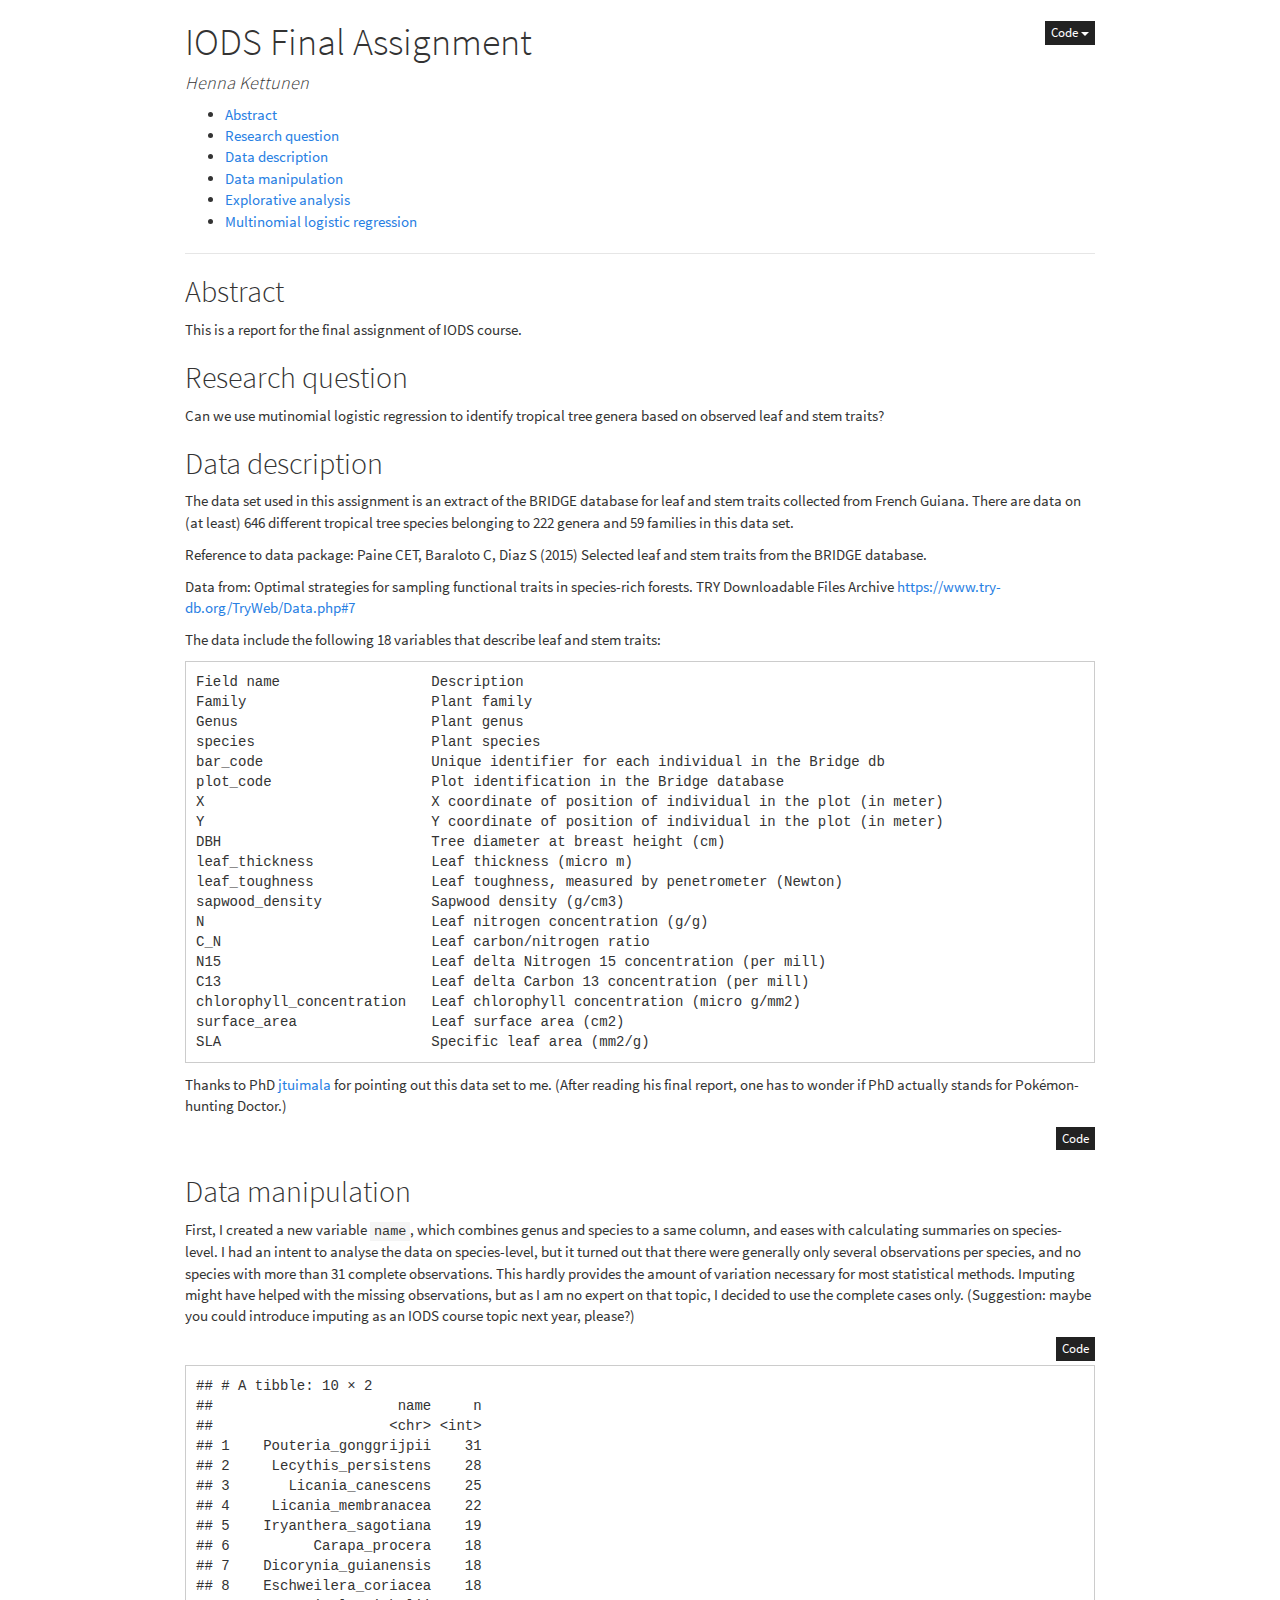
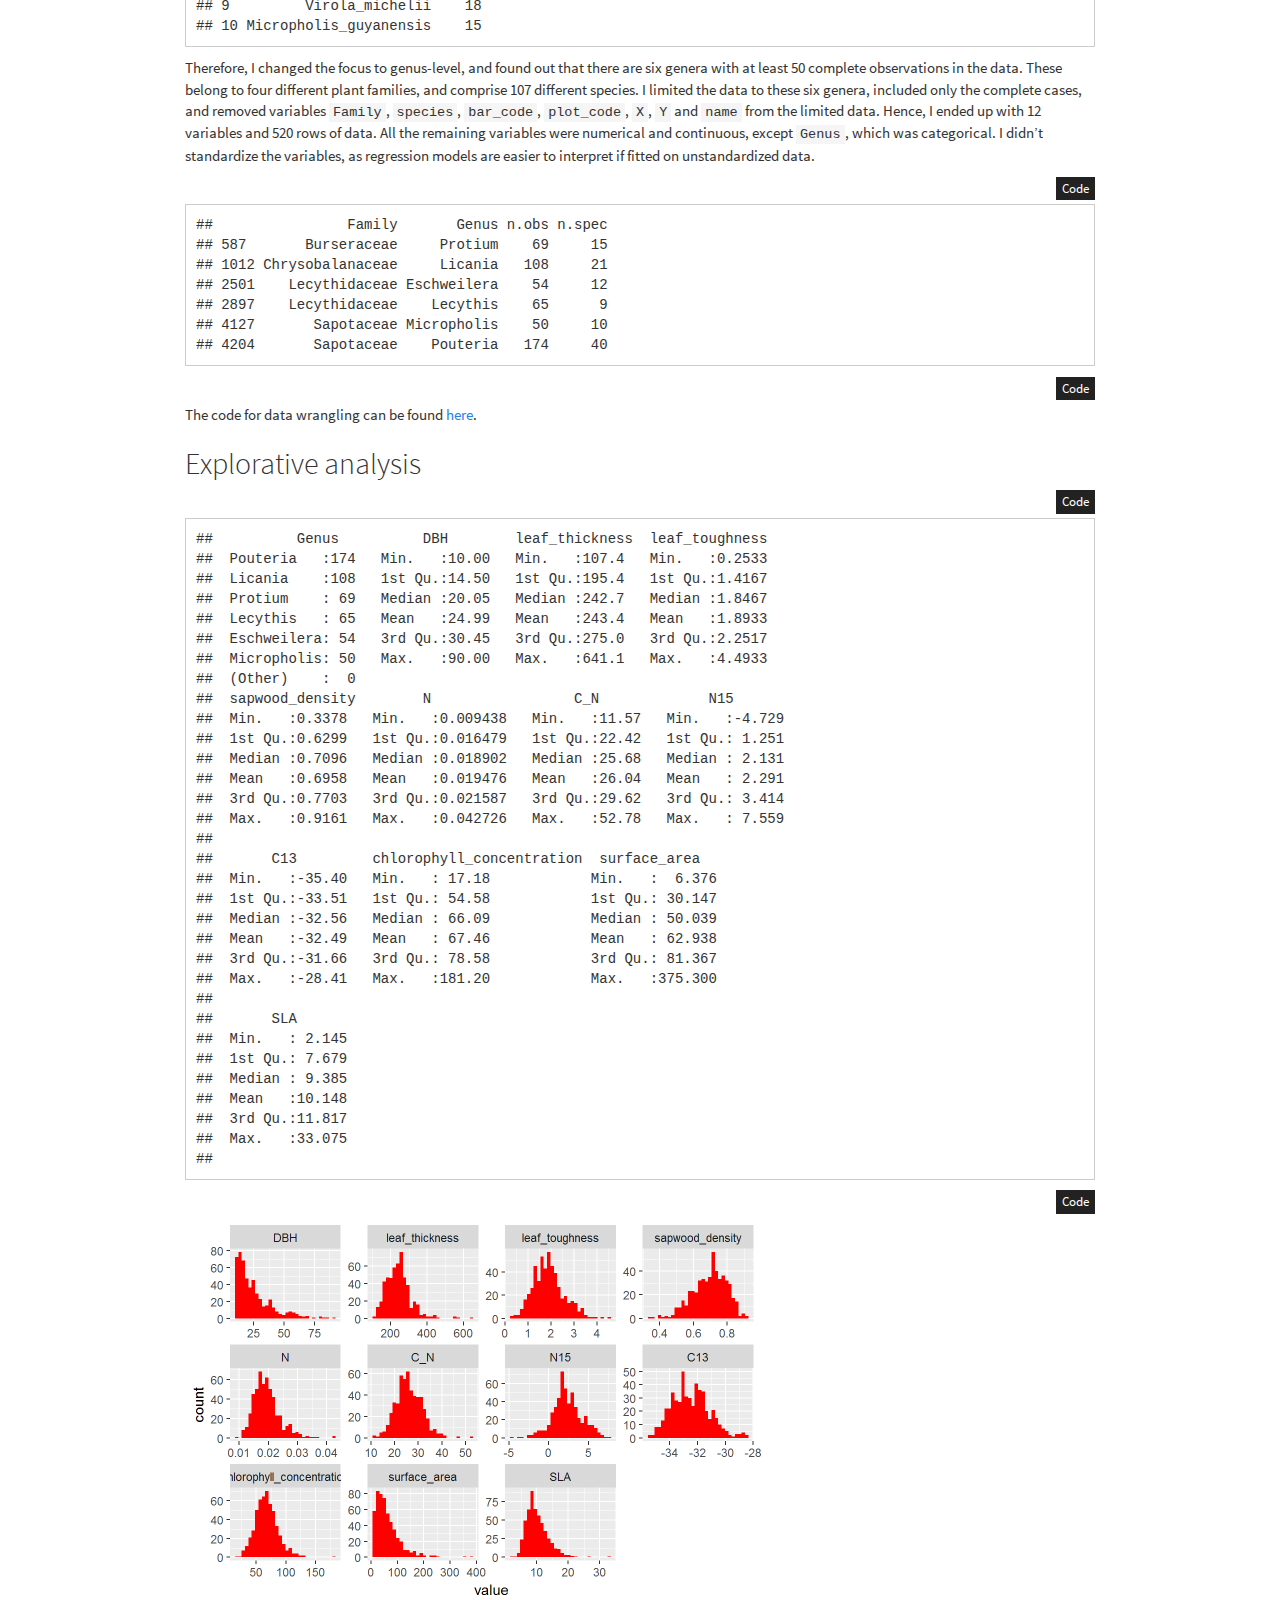
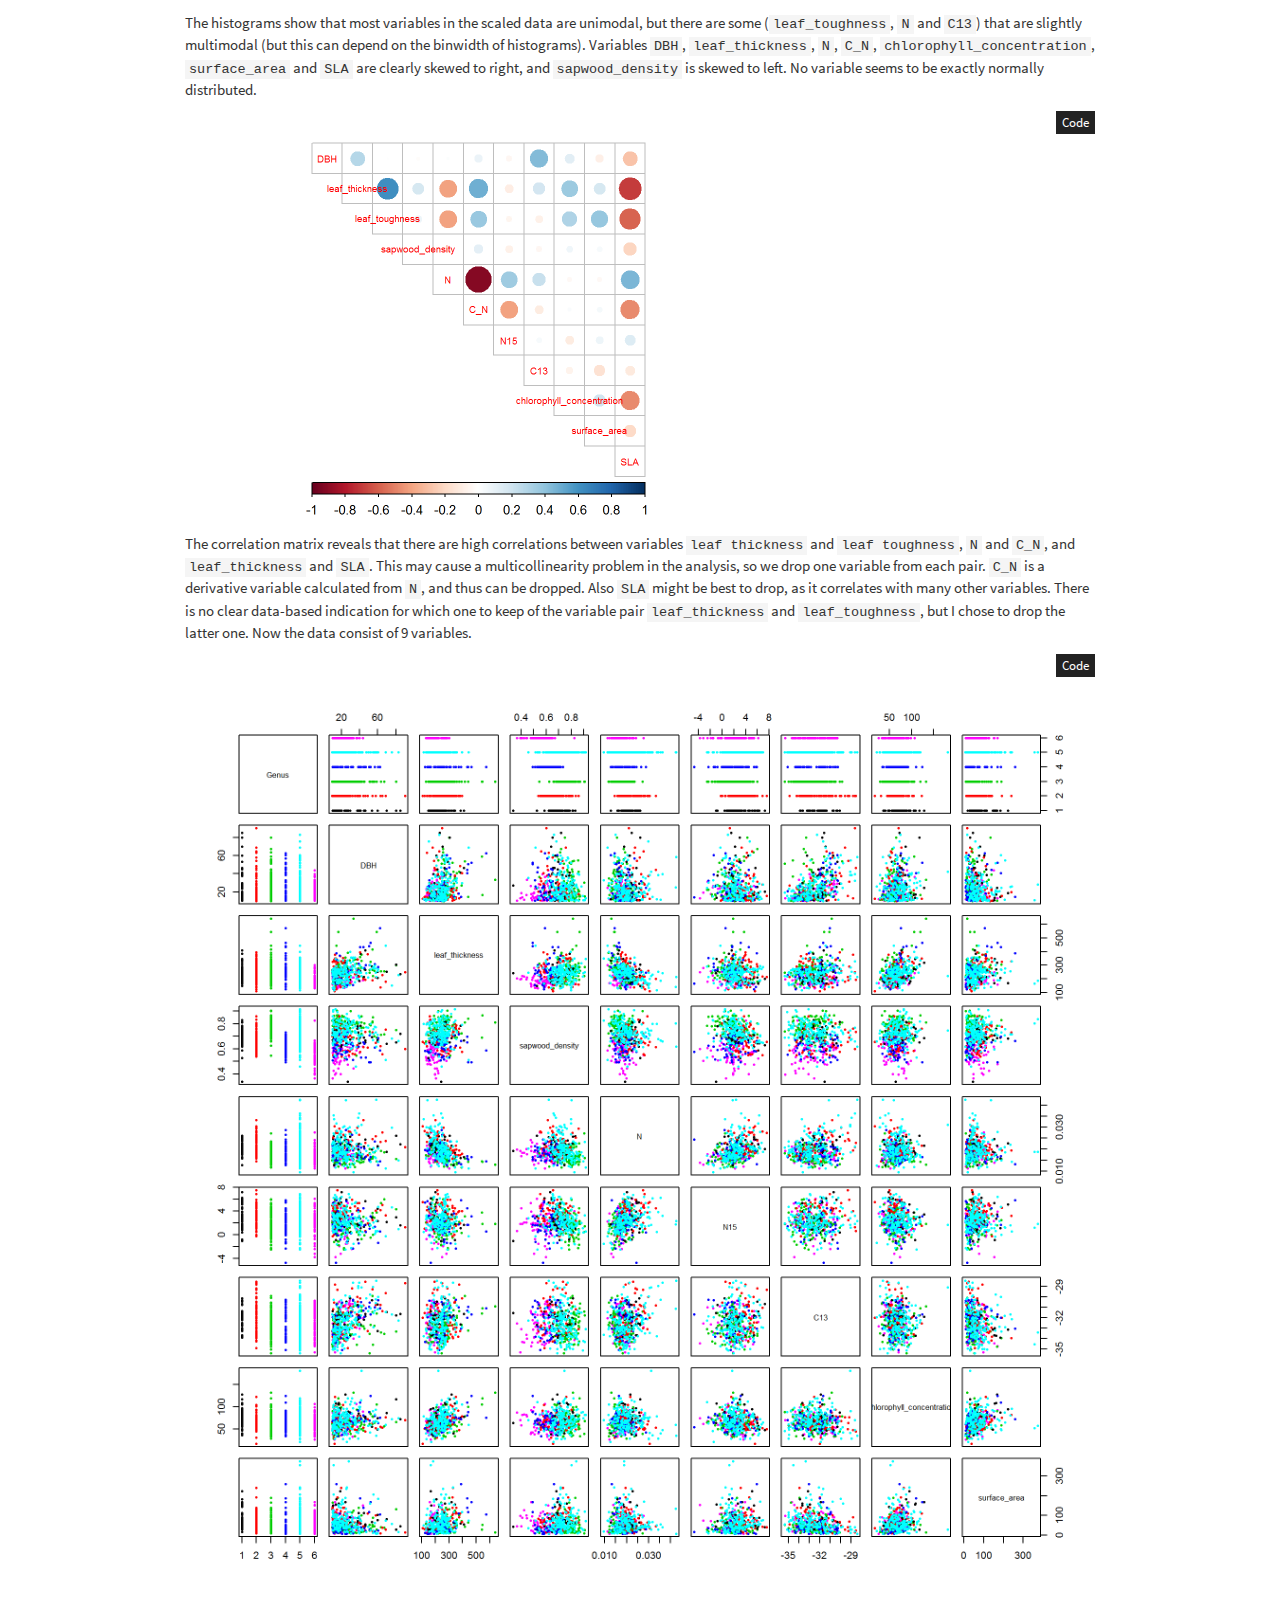
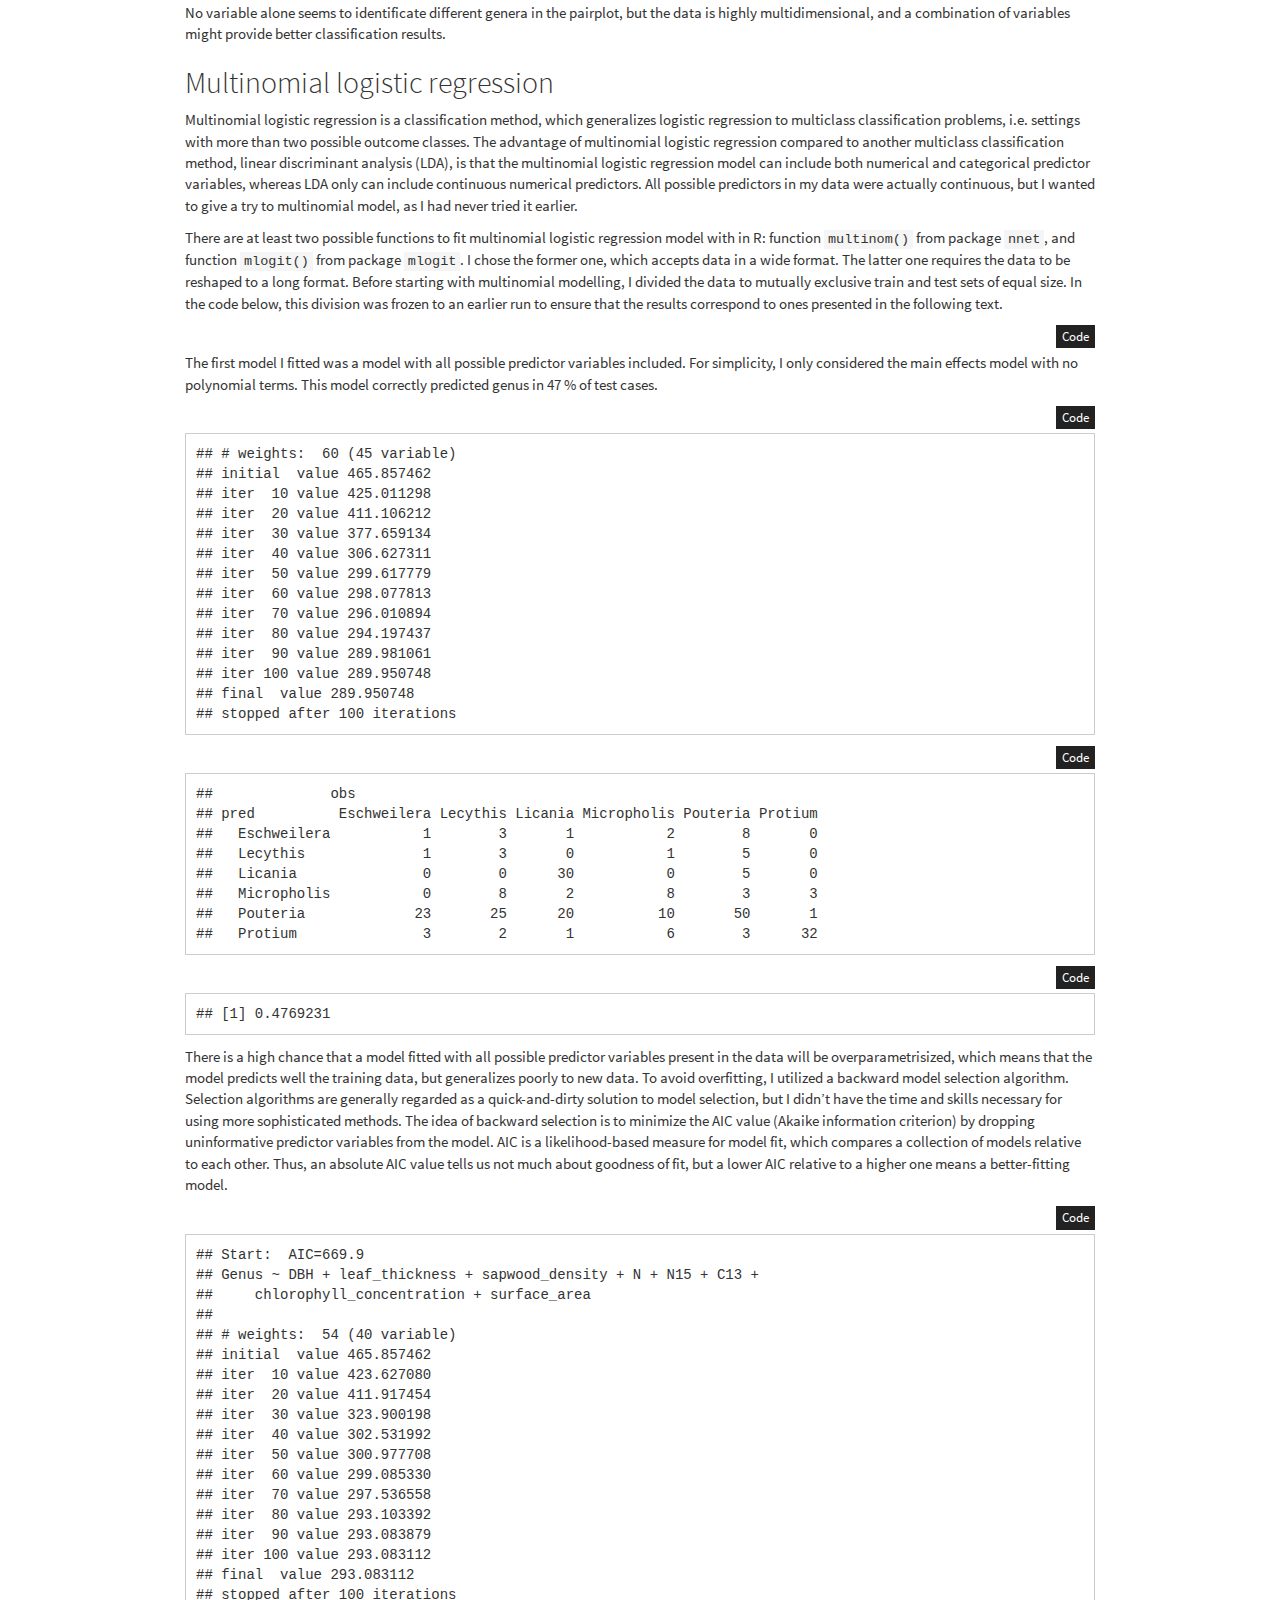
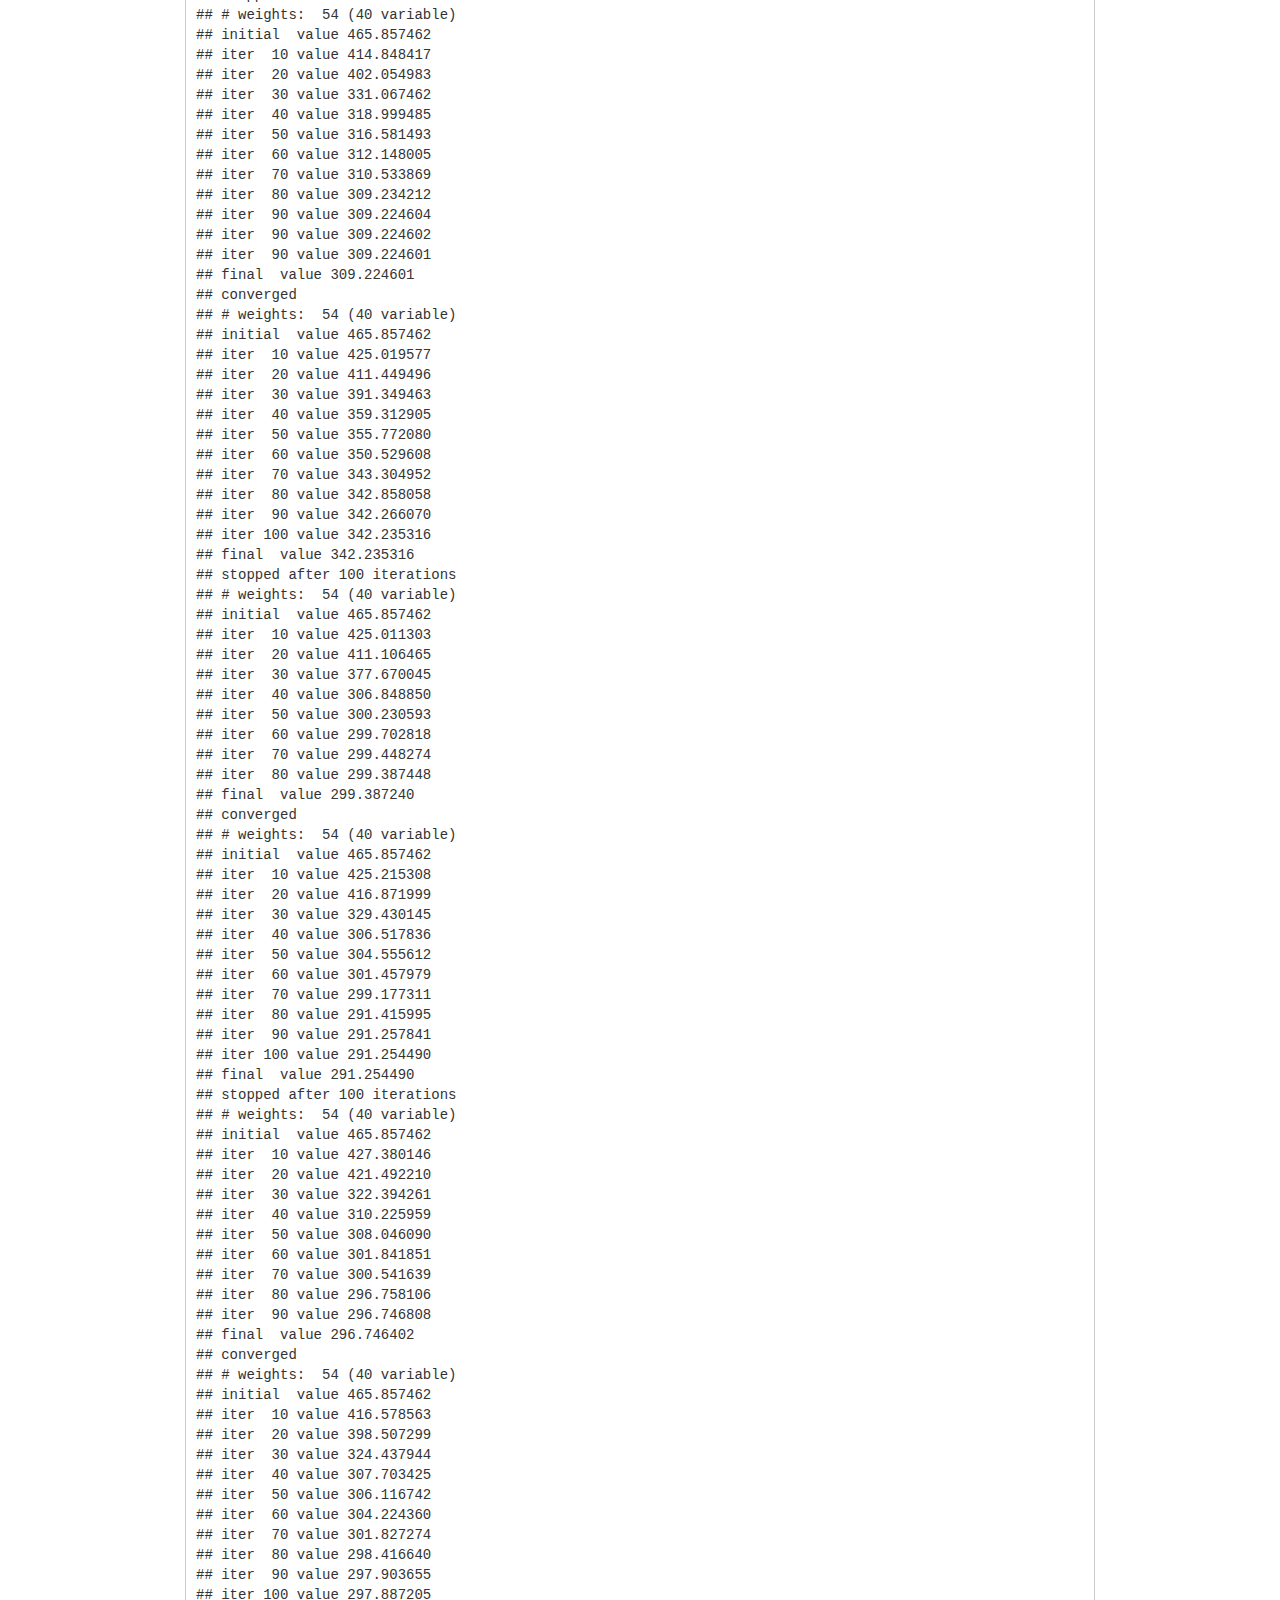
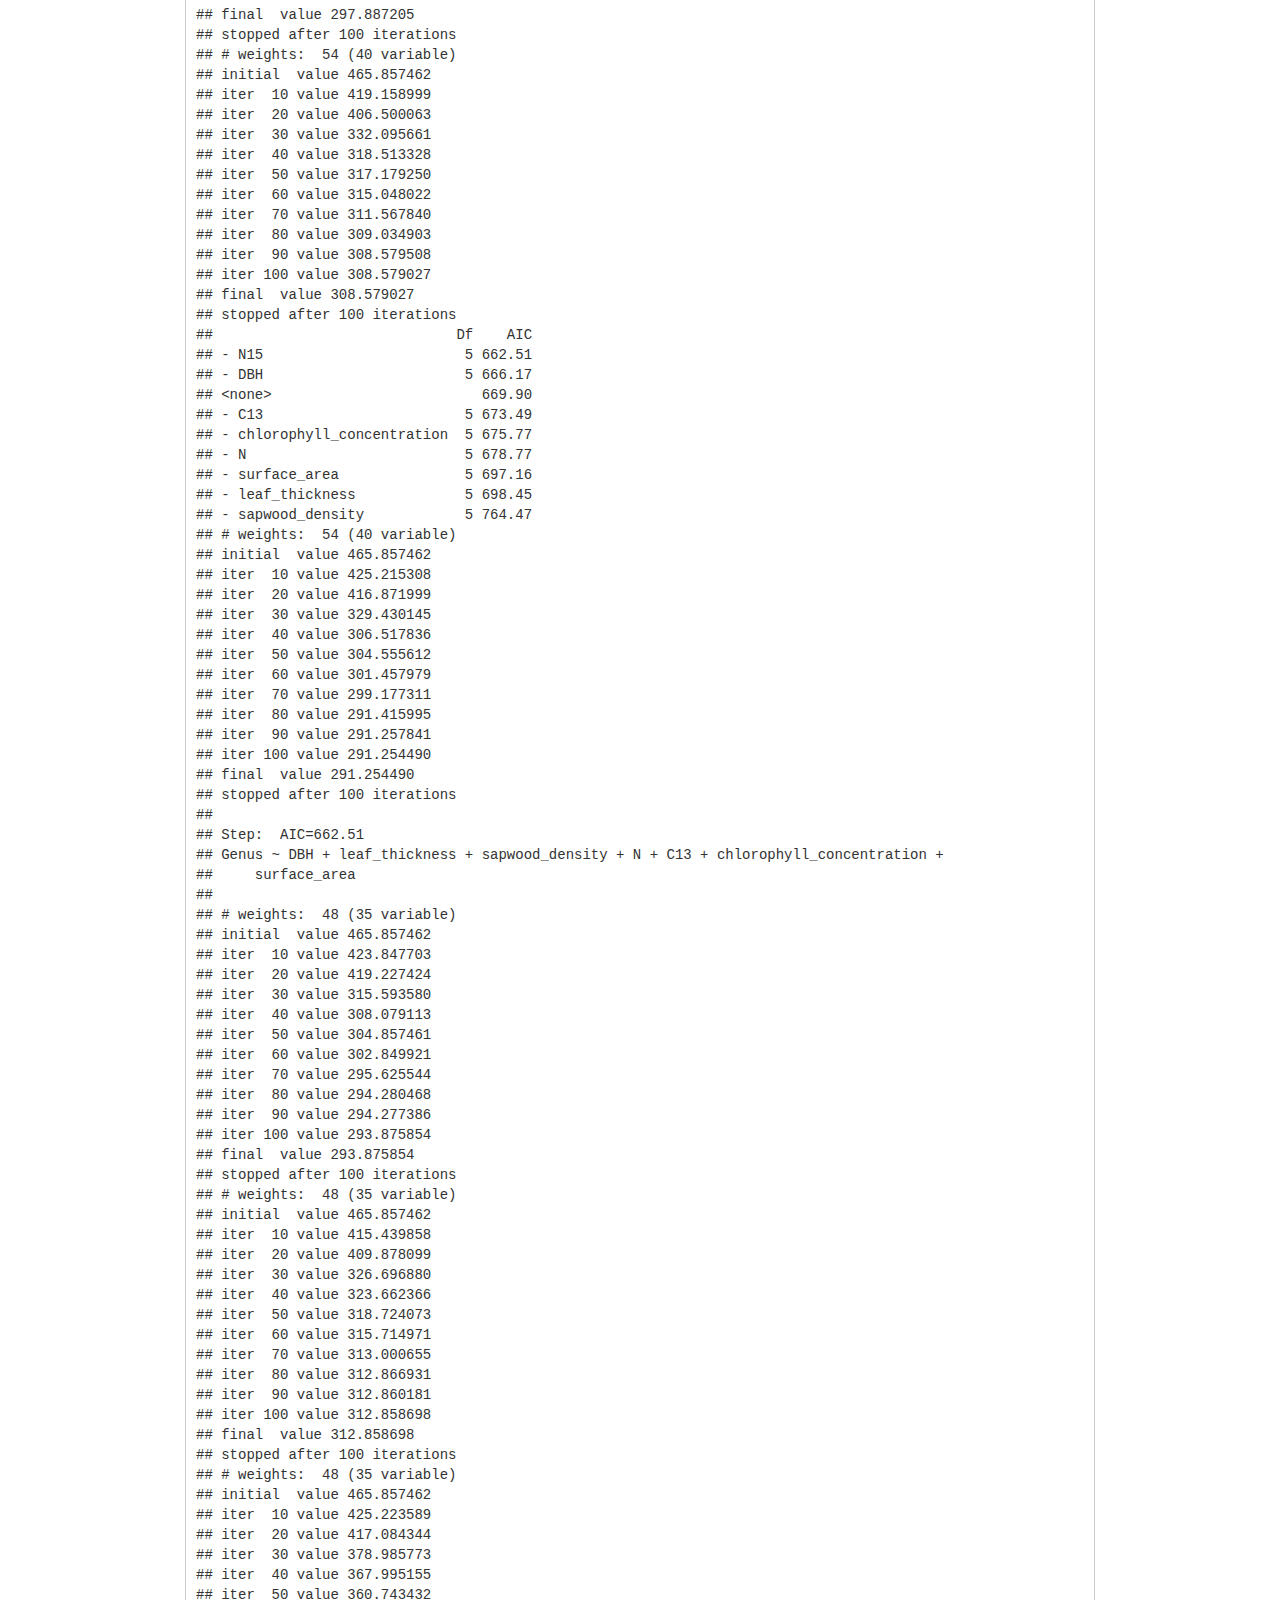
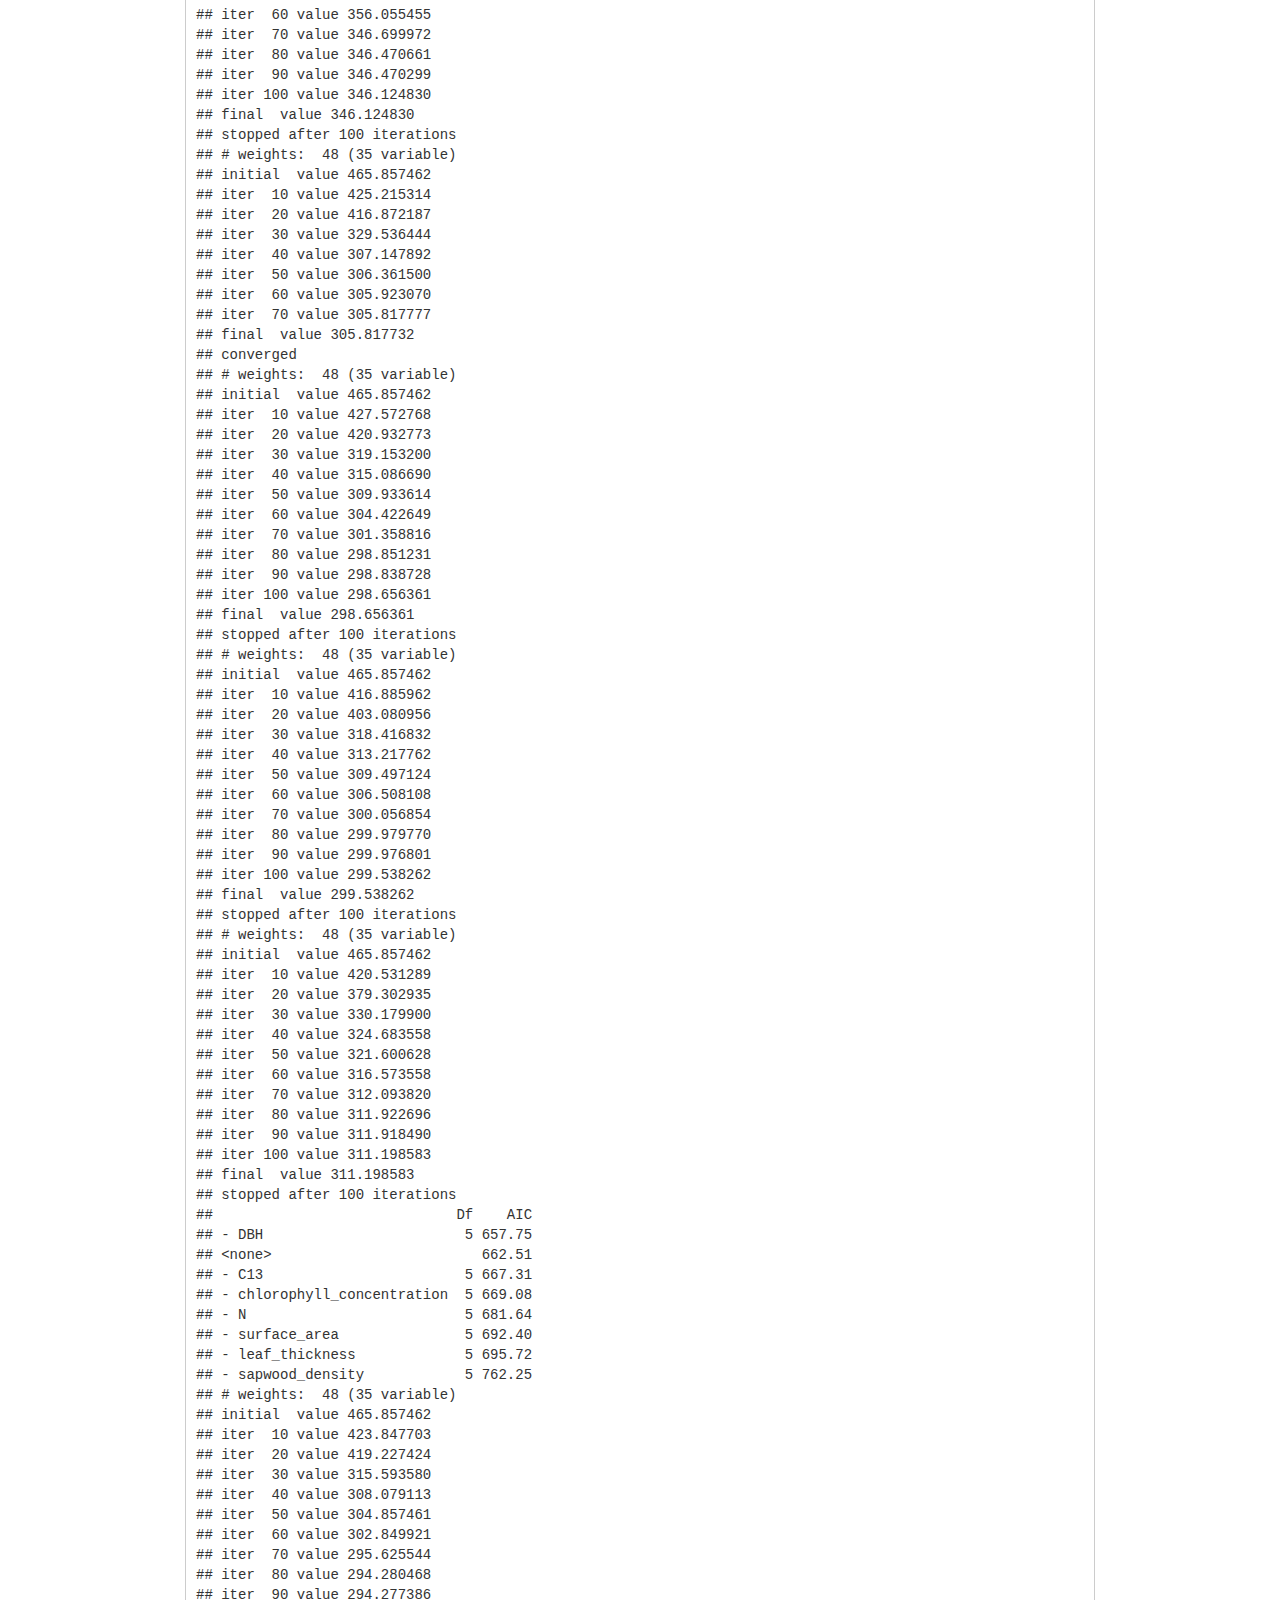
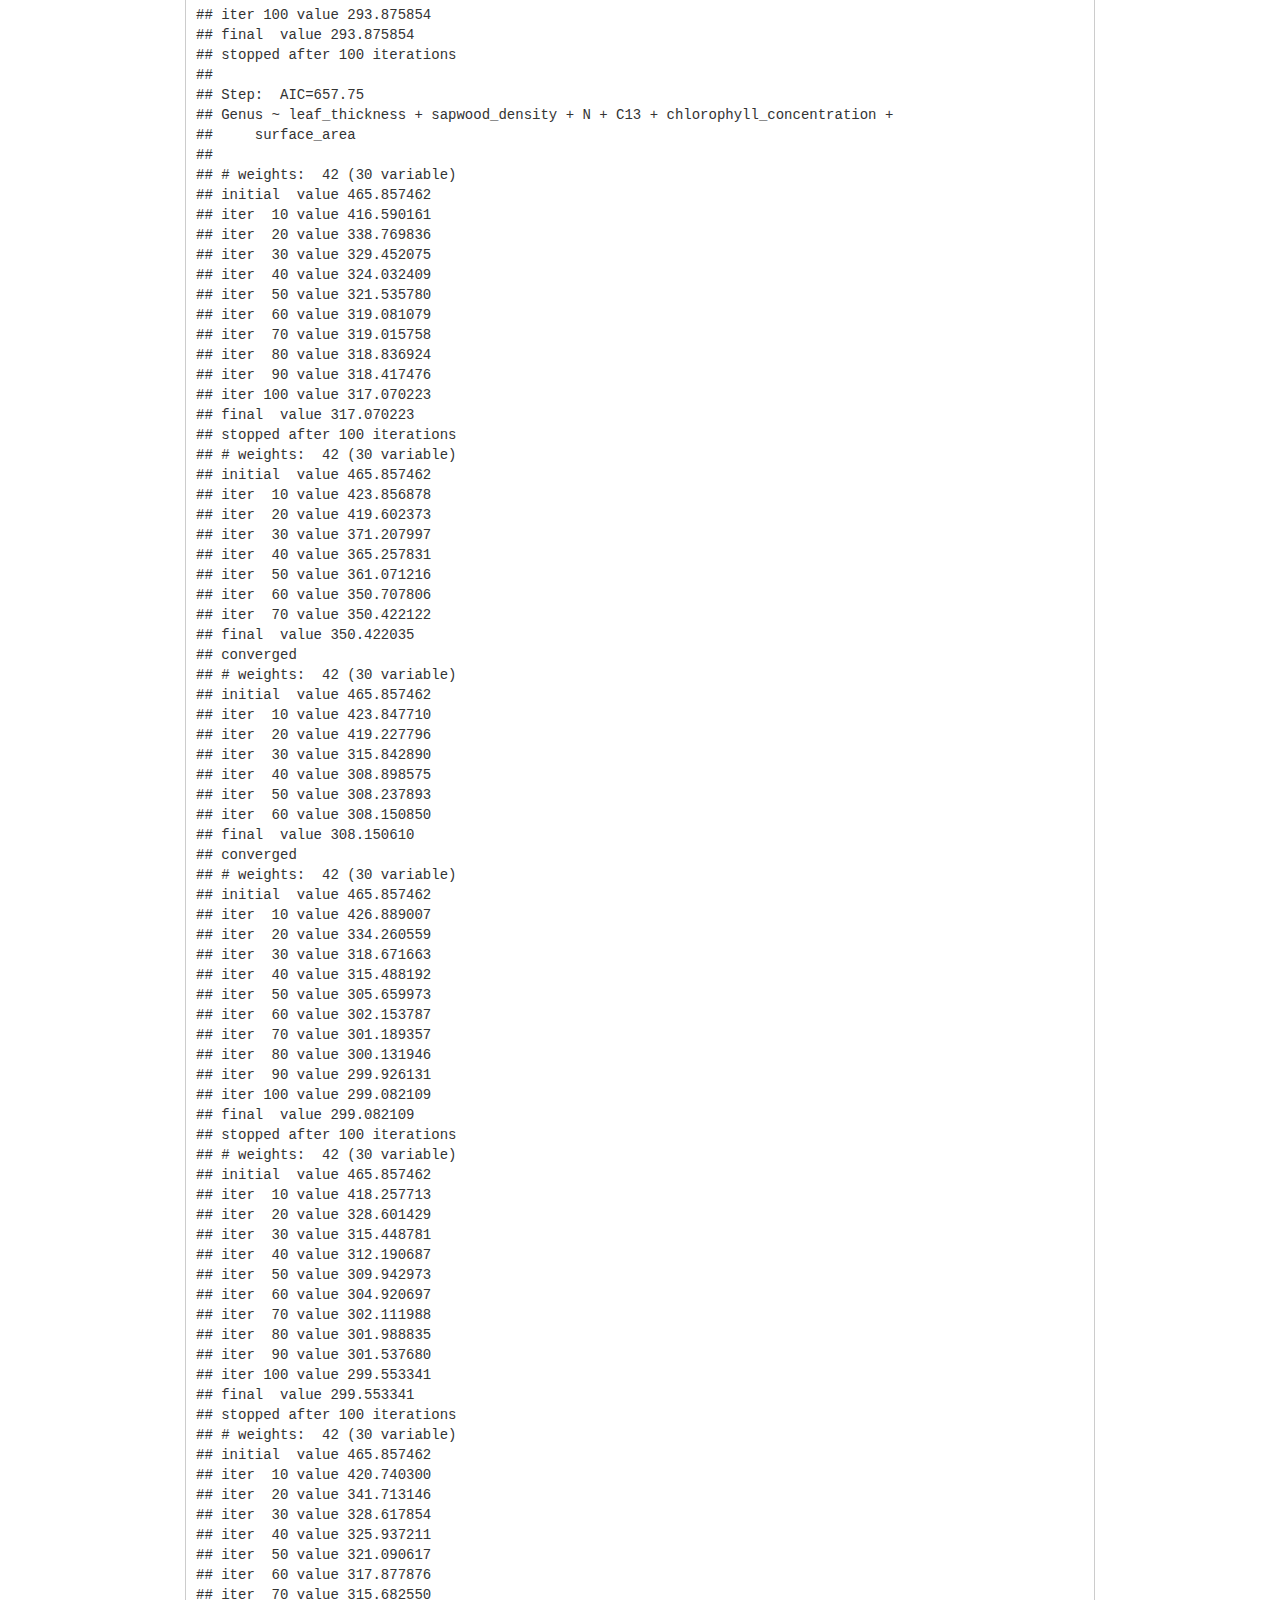
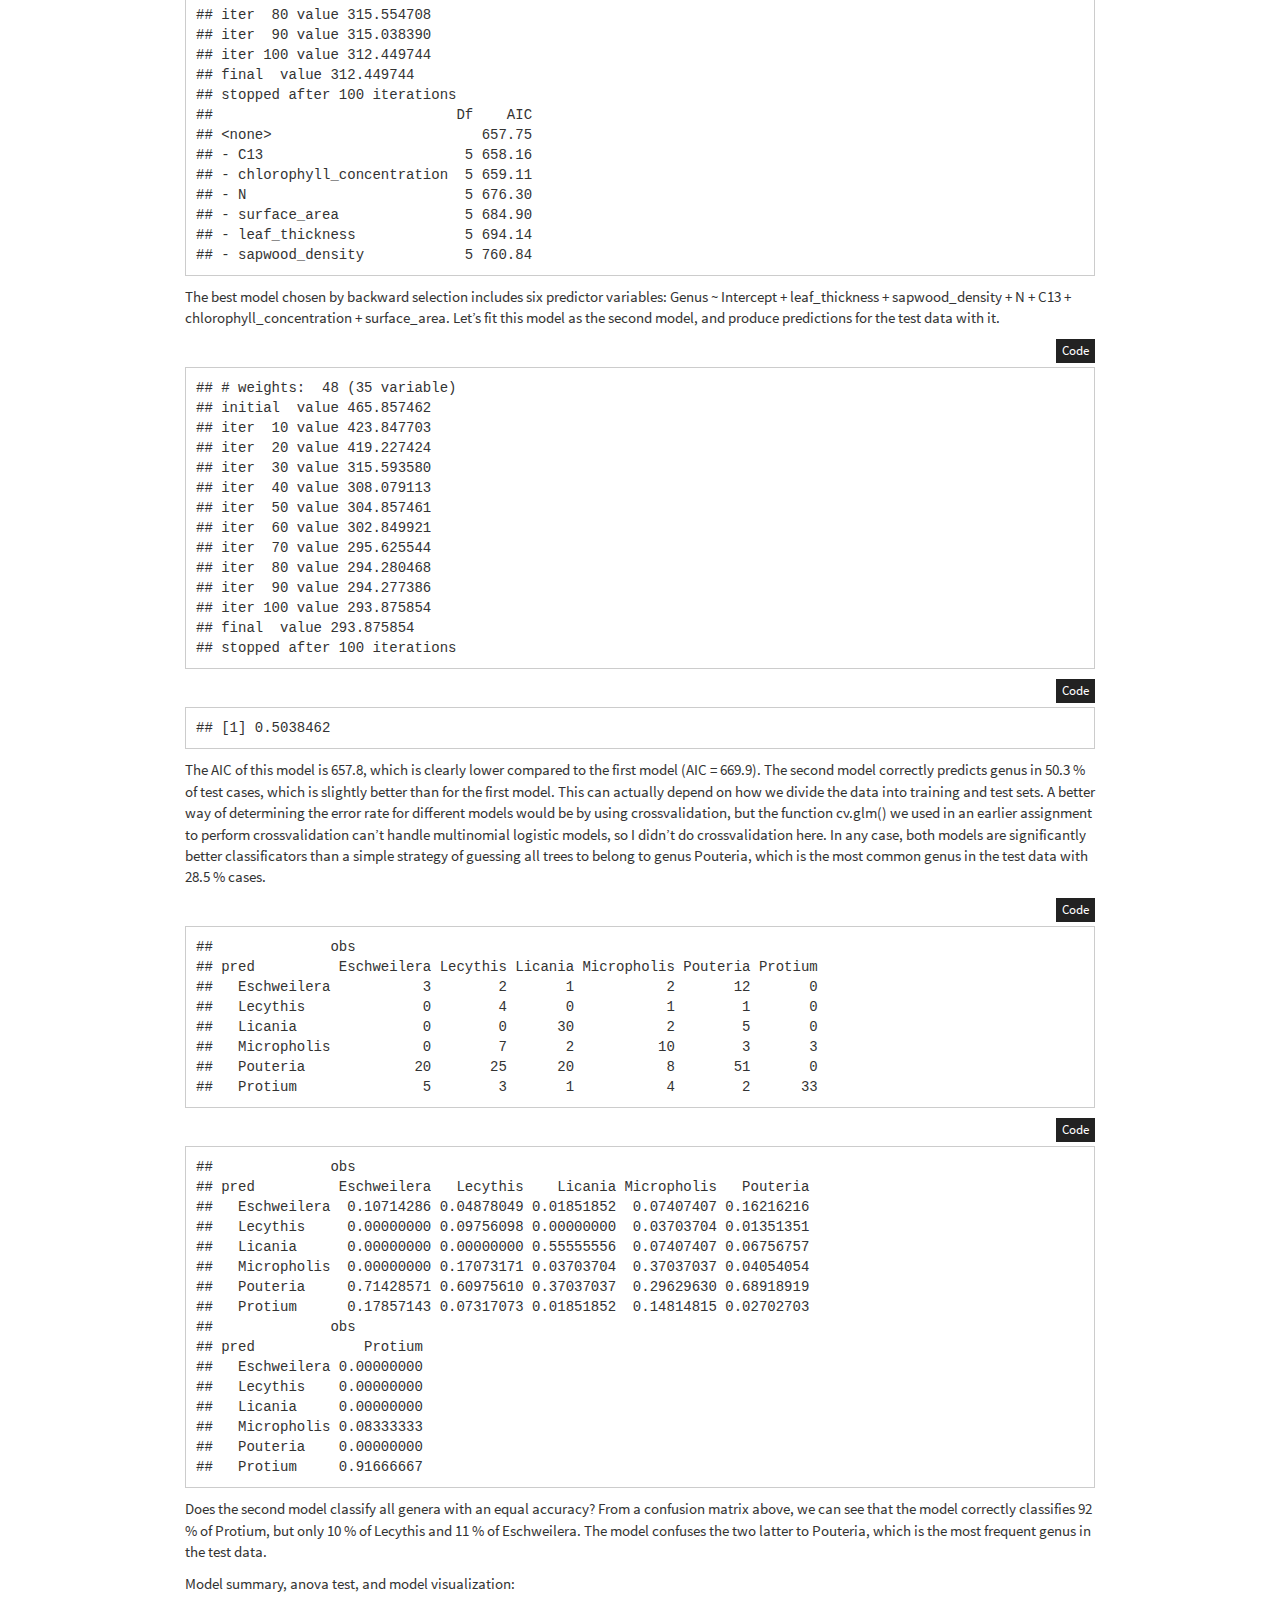
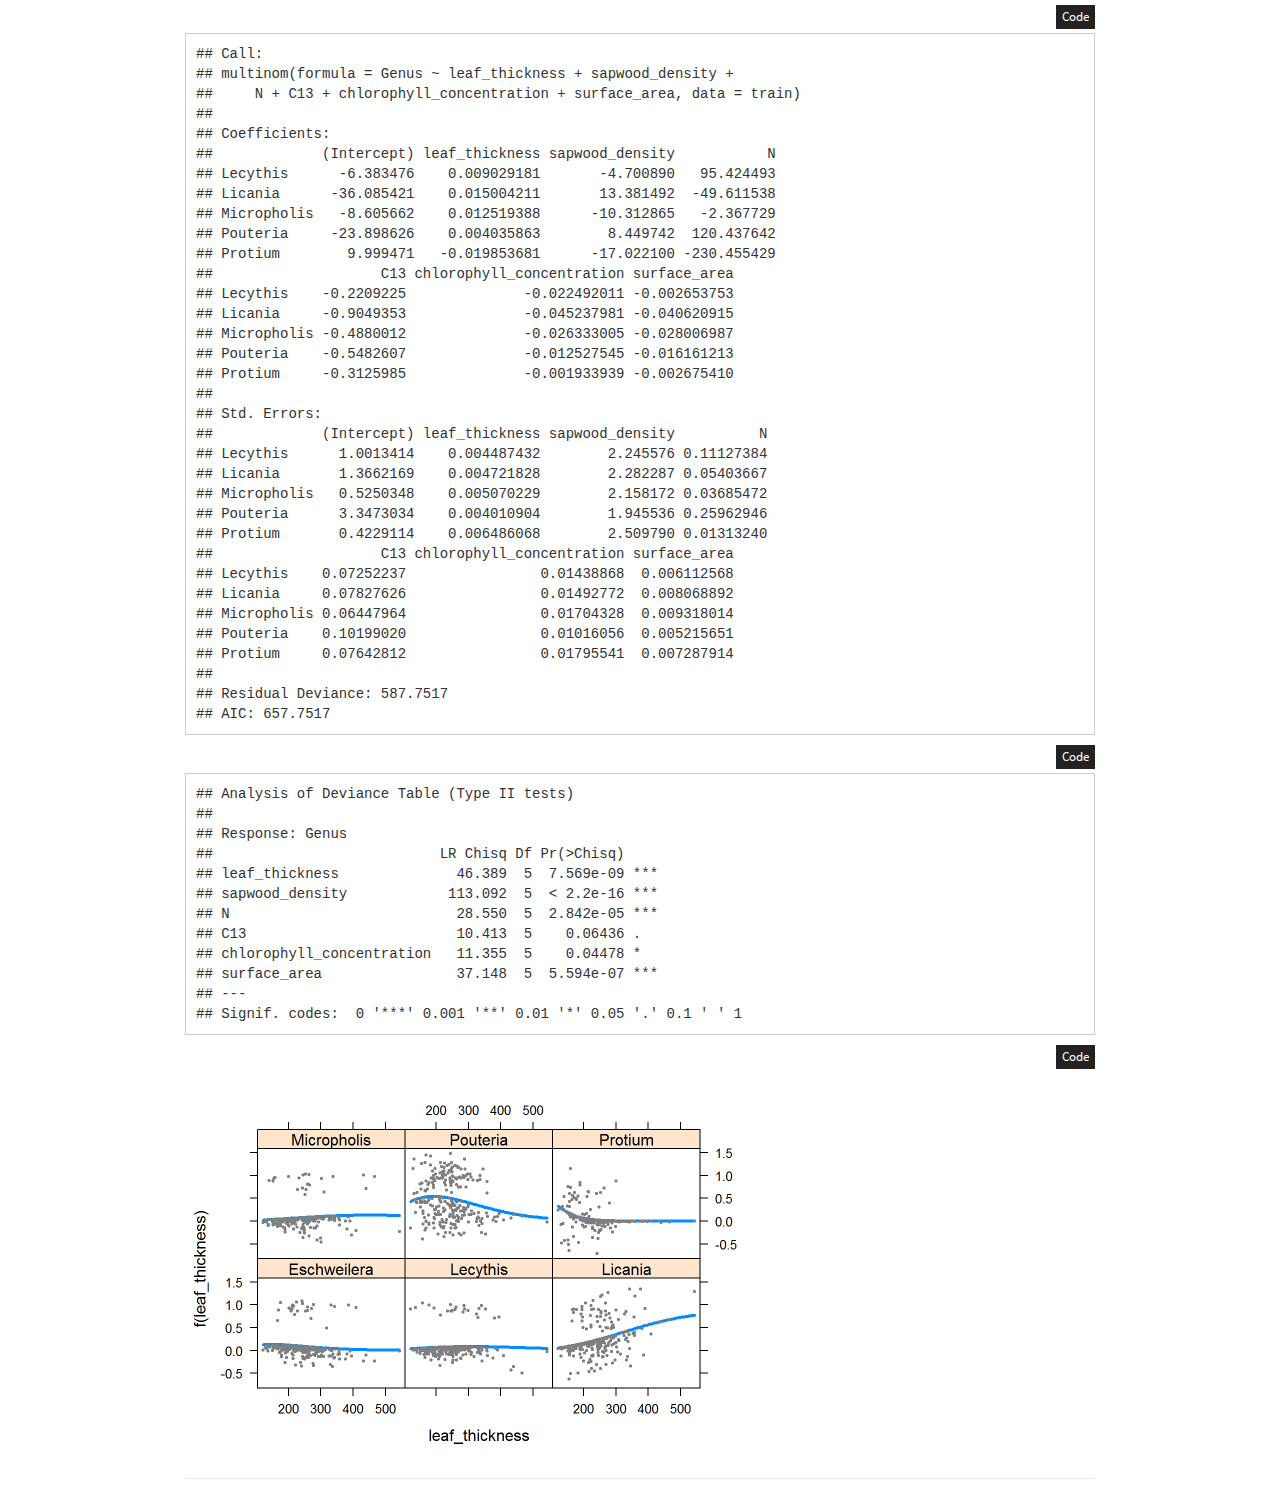
==== index.html @ 9cf775b6 "First update" ====
<!DOCTYPE html>

<html xmlns="http://www.w3.org/1999/xhtml">

<head>

<meta charset="utf-8">
<meta http-equiv="Content-Type" content="text/html; charset=utf-8" />
<meta name="generator" content="pandoc" />


<meta name="author" content="Henna Kettunen" />


<title>IODS Final Assignment</title>

<script src="[data-uri]"></script>
<meta name="viewport" content="width=device-width, initial-scale=1" />
<link href="data:text/css;charset=utf-8,%40font%2Dface%20%7B%0Afont%2Dfamily%3A%20%27Source%20Sans%20Pro%27%3B%0Afont%2Dstyle%3A%20normal%3B%0Afont%2Dweight%3A%20300%3B%0Asrc%3A%20url%28data%3Aapplication%2Fx%2Dfont%2Dtruetype%3Bbase64%2CAAEAAAARAQAABAAQR0RFRgNEA3IAAG%2BkAAAAQEdQT1PXveeXAABv5AAAGWRHU1VC8WfWVwAAiUgAAADgT1MvMlpQkwsAAGZkAAAAYGNtYXDzMPm1AABmxAAAAeZjdnQgDXMAuAAAamwAAAAoZnBnbQZZnDcAAGisAAABc2dhc3D%2F%2FwADAABvnAAAAAhnbHlm4G%2FpBAAAARwAAF8kaGVhZP4Fs%[base64]%2BRMCTAWCRfF07BD1foDVW%2FuRXNgKU%2FWwBVAEE%2FfwCBP78%2FtOkaWmkAU1cm5tcAAIACAAAAgYCkwAJABEAVAC4AABFWLgADi8buQAOABA%2BWbgAAEVYuAAMLxu5AAwABD5ZuAAARVi4ABEvG7kAEQAEPlm6AAUADAAOERI5ugALAAwADhESObgACy%2B5AAkAAfQwMQEnLgEnIw4BDwEXIQcjEzMTIwF8KhQkEQQRJBQq9%[base64]%2BtUpQR0X%2B2gAAAQA3%2F%2FQCDwKfACEAOQC4AABFWLgABS8buQAFABA%2BWbgAAEVYuAAdLxu5AB0ABD5ZuAAFELkADAAB9LgAHRC5ABYAAfQwMRM0PgIzMhYXBy4BIyIOAhUUHgIzMjY3Fw4BIyIuAjcpSmg%2FOVgaHBpILTZXPSAgPFU1M08kHCZeQD1mSSgBS05%2BWS8wHx4eJSpNbkVFb04rKCkdLDIwWX8AAAIAYQAAAiUCkwAMABkANQC4AABFWLgAAC8buQAAABA%[base64]%2B5AAUAAfS4AAsQuQAIAAH0MDETIRUhFSEVIREhFSFhAWn%2BxQEI%2FvgBRf6NApMo%2BSj%2B3igAAQBhAAAByAKTAAkAQwC4AABFWLgAAC8buQAAABA%2BWbgAAEVYuAAJLxu5AAkABD5ZuAAAELkAAwAB9LoABwAAAAkREjm4AAcvuQAFAAH0MDETIRUhESEVIREjYQFn%2FscBCf73LgKTKP76KP7DAAAAAAEAN%2F%2F0AhUCnwAnAE0AuAAARVi4AAUvG7kABQAQPlm4AABFWLgAIy8buQAjAAQ%2BWbgABRC5AA4AAfS4ACMQuQAYAAH0ugAfAAUAIxESObgAHy%2B5AB0AAfQwMRM0PgIzMh4CFwcuASMiDgIVFB4CMzI2NzUjNTMRDgEjIi4CNypNa0IhNiwjDRsaSDY5Wj8iID1ZOC1PGJ7KH2NCP2hKKQFLTn5ZLw4XHA4eHCcqTW5FRW9OKxoYzSf%2B%2ByEqMFl%2FAAEAYQAAAh4CkwALAEkAuAAARVi4AAAvG7kAAAAQPlm4AABFWLgACy8buQALAAQ%2BWboACQAAAAsREjm4AAkvuQADAAH0uAAAELgABNC4AAsQuAAH0DAxEzMRIREzESMRIREjYS4BYS4u%2Fp8uApP%2B3wEh%2FW0BSv62AAEAYQAAAI8CkwADACUAuAAARVi4AAAvG7kAAAAQPlm4AABFWLgAAy8buQADAAQ%2BWTAxEzMRI2EuLgKT%2FW0AAAABACn%2F9AFvApMAEQArALgAAEVYuAAHLxu5AAcAED5ZuAAARVi4AA4vG7kADgAEPlm5AAMAAfQwMTceATMyNjURMxEUDgIjIiYnTBg9Kjw6LhInPi03UhlsKiRJUQHb%2FiAoRTQeMi8AAAEAYQAAAiQCkwAMAFsAuAAARVi4AAAvG7kAAAAQPlm4AABFWLgABC8buQAEABA%2BWbgAAEVYuAAMLxu5AAwABD5ZuAAARVi4AAgvG7kACAAEPlm6AAIAAAAMERI5ugAJAAQACBESOTAxEzMRMwEzBxMjAwcVI2EuAgE%2FN9LvNdqGLgKT%2FpIBbvT%2BYQF8meMAAAEAYQAAAb8CkwAFACsAuAAARVi4AAAvG7kAAAAQPlm4AABFWLgABS8buQAFAAQ%2BWbkAAgAB9DAxEzMRIRUhYS4BMP6iApP9lSgAAAABAGEAAAJhApMAGQBvALgAAEVYuAAALxu5AAAAED5ZuAAARVi4AAYvG7kABgAQPlm4AABFWLgAGS8buQAZAAQ%2BWbgAAEVYuAAJLxu5AAkABD5ZugADAAYACRESOboADgAGAAkREjm6ABEAGQAGERI5ugAUAAAAGRESOTAxEzMTFzM3EzMRIxE0NjcjBwMjAycjHgEVESNhQYo0BDKKQS0EAgQ0jSmONAQCBCsCk%2F59kpIBg%2F1tAbEpXyqR%2FnYBipEqXyn%2BTwAAAAEAYQAAAhsCkwATAFsAuAAARVi4AAAvG7kAAAAQPlm4AABFWLgACC8buQAIABA%2BWbgAAEVYuAATLxu5ABMABD5ZuAAARVi4AAsvG7kACwAEPlm6AAQACwAIERI5ugAOAAAAExESOTAxEzMBFzMuATURMxEjAScjHgEVESNhMAEWSgQCBCww%2FupKBAIELAKT%2Fi%2BDMGAwAZT9bQHRgzBbMP5nAAAAAgA3%2F%2FQCVgKfABMAJwA1ALgAAEVYuAAKLxu5AAoAED5ZuAAARVi4AAAvG7kAAAAEPlm5ABQAAfS4AAoQuQAeAAH0MDEFIi4CNTQ%2BAjMyHgIVFA4CJzI%[base64]%2F7lAUJIUSo3Ig7%2B1gAAAgA3%[base64]%2FeAEB1I%2BBTVZekpOfVkvL1l9Tkp6WTUFMjQFBAAAAgBhAAACAwKTAAgAGABUALgAAEVYuAAOLxu5AA4AED5ZuAAARVi4AAwvG7kADAAEPlm4AABFWLgACS8buQAJAAQ%2BWbsAAAABAAoABCu4AA4QuQAGAAH0ugAXAAAAChESOTAxATI2NTQmKwERAQMjESMRMzIeAhUUBgcTARJYXV5XgwE%2Fs4wuvTFQOB9bTrYBVUdJSj3%2B6f6rAS%2F%2B0QKTEypCL09aCv7OAAAAAAEALv%2F0AeACnwAzAEkAuAAARVi4ABYvG7kAFgAQPlm4AABFWLgAMC8buQAwAAQ%[base64]%2FZUAAAAAAQBf%2F%2FQCGwKTABkAPAC4AABFWLgAAC8buQAAABA%2BWbgAAEVYuAANLxu5AA0AED5ZuAAARVi4ABQvG7kAFAAEPlm5AAcAAfQwMRMzERQeAjMyPgI1ETMRFA4CIyIuAjVfLh0wPyMkQTEeKyY%2BUCsqUD4lApP%2Bb0JXNRYWNVdCAZH%2Bak1mPRkZPWZNAAABAAQAAAHnApMADwBAALgAAEVYuAAALxu5AAAAED5ZuAAARVi4AAwvG7kADAAQPlm4AABFWLgADy8buQAPAAQ%2BWboABQAAAA8REjkwMRMzEx4BFzM%2BAzcTMwMjBDF6Ex8UBAoREBEJei%2FYMQKT%2Fn88ZTweNjU2HgGB%2FW0AAQAcAAAC5AKTACEAdgC4AABFWLgAAC8buQAAABA%2BWbgAAEVYuAAKLxu5AAoAED5ZuAAARVi4ABQvG7kAFAAQPlm4AABFWLgAIS8buQAhAAQ%2BWbgAAEVYuAAXLxu5ABcABD5ZugAFAAAAIRESOboADwAUABcREjm6ABwAIQAKERI5MDETMxMeARczPgE3EzMTHgEXMz4BNxMzAyMDLgEnIw4BBwMjHDBTCxcLBAwZDmcvZw4ZDgQLFQtTLZMzeAkSCAQIFAl2MgKT%2Fnw2azY2azYBhP58Nms2Nms2AYT9bQHEJ0cnJ0cn%2FjwAAAABABEAAAHRApMAGQBbALgAAEVYuAABLxu5AAEAED5ZuAAARVi4AAsvG7kACwAQPlm4AABFWLgAGS8buQAZAAQ%2BWbgAAEVYuAAPLxu5AA8ABD5ZugAGAAEAGRESOboAEwAPAAsREjkwMRMDMxceARczPgE%2FATMDEyMnLgEnIw4BDwEj17gybA4XEQQOFQ5sL7jGMnMOHRIEEBoOcy8BVQE%2BwhcoGxsoF8L%2BwP6tyhkyHh4yGcoAAAAAAQADAAABvAKTAA8AQAC4AABFWLgAAS8buQABABA%2BWbgAAEVYuAALLxu5AAsAED5ZuAAARVi4AA8vG7kADwAEPlm6AAYAAQAPERI5MDETAzMXHgEXMz4BPwEzAxEjyMUxZBEhFAQTJBBkL8YuAQsBiM4kRiQkRiTO%2Fnj%2B9QAAAAABADIAAAHqApMACQA9ALgAAEVYuAADLxu5AAMAED5ZuAAARVi4AAgvG7kACAAEPlm5AAYAAfS4AADQuAADELkAAQAB9LgABdAwMTcBITUhFQEhFSEyAXv%2BpgGU%2FoQBf%2F5IGwJQKBv9sCgAAAACAEH%2F9AGjAewAIQAtAHYAuAAARVi4ABEvG7kAEQAIPlm4AABFWLgAHS8buQAdAAQ%2BWbgAAEVYuAAYLxu5ABgABD5ZugADABEAHRESObgAAy%[base64]%2Fs0%2BHS0QIDIkNCwoJqMJGiQuAAACAFz%2F9AHsAs8AFAAlAIMAuAAARVi4AAAvG7kAAAASPlm4AABFWLgABi8buQAGAAg%2BWbgAAEVYuAAOLxu5AA4ABD5ZuAAARVi4ABQvG7kAFAAEPlm6AAMABgAOERI5ugARAA4ABhESObgAERC5ABUAAfS4AA4QuQAYAAH0uAAGELkAIgAB9LgAAxC5ACUAAfQwMRMzFQc%2BATMyFhUUDgIjIiYnIwcjNx4BMzI%2BAjU0LgIjIgYHXCwCJVQtYGAiO00qI0siAgUlLChKHCQ%2BLBkRJDopJE4rAs%2FQXh8shXA9YEMjHxotWSIcIDpRMSxMNx8pJgAAAQA0%2F%2FQBpwHsACEAOQC4AABFWLgABS8buQAFAAg%2BWbgAAEVYuAAdLxu5AB0ABD5ZuAAFELkADAAB9LgAHRC5ABYAAfQwMTc0PgIzMhYXBy4BIyIOAhUUHgIzMjY3Fw4BIyIuAjQkPE8sMkMYGhc4IyU%2FLxsZLUEnJkEZFx9MLi9POyHvPF9AIiQXHxYdHzlOMC9OOB8gFx4cJCJAXQAAAAIANP%2F0AcQCzwAUACUAgwC4AABFWLgABS8buQAFAAg%2BWbgAAEVYuAAKLxu5AAoAEj5ZuAAARVi4ABIvG7kAEgAEPlm4AABFWLgADS8buQANAAQ%2BWboACAASAAUREjm6AA4ABQASERI5uAASELkAGgAB9LgADhC5AB0AAfS4AAgQuQAeAAH0uAAFELkAIQAB9DAxNzQ%2BAjMyFhcnNTMRIycjDgEjIiY3FB4CMzI2NxEuASMiDgI0IjtNKyxBJAIsJgQDHU8wW2wvFSg7JihJJiZDIyQ%2BLRrvOl5CIx8cWMb9MT4dLYF6ME43HykmAR0iHCE5TwACADT%2F9AG9AewAHAAlAFEAuAAARVi4AAUvG7kABQAIPlm4AABFWLgAGC8buQAYAAQ%[base64]%2BWbgAAEVYuAAULxu5ABQAEj5ZuAAARVi4AAsvG7kACwAEPlm4ABQQuQADAAH0uAAHELkACgAB9LgADdC4AAcQuAAQ0DAxAS4BIyIGHQEzFSMRIxEjNTc1NDYzMhcBFA8dDiYlb28sQkI%2BOSMjAqcIBjk0aCb%[base64]%2BAjU0LgIjIg4CFRQeAl5TTShCLhk5NmcIIRMhHiomIRIYJBAXJRouPiMUIAujcBceGi09IxQrERAXJjZnUU0gO1Q0W2q%2BGS0iFBQhLhkaLSIUFCMtXi04FSIrFyghAwUXNB4gPBgECyYcIC0LBBRELCU%2BLRkHBSUUPyYlPi0ZCgoNIBgaJTU5HzstG0gBWxMkMh4eMiITEyIxHx4yJBMAAQBcAAABvwLPABQAWAC4AABFWLgABi8buQAGAAg%2BWbgAAEVYuAAALxu5AAAAEj5ZuAAARVi4ABQvG7kAFAAEPlm6AAMABgAUERI5uAAL0LgABhC5AA8AAfS4AAMQuQASAAH0MDETMx0BPgEzMhYVESMRNCYjIgYHESNcLCZOMktGLDM7K0YsLALP0GomMVpe%2FswBLk1JLS3%2BlgAAAgBLAAAAmwKjAAsADwAtALgAAEVYuAAMLxu5AAwACD5ZuAAARVi4AA4vG7kADgAEPlm6AAYAAAADKzAxEyImNTQ2MzIWFRQGBzMRI3MRFxcRERcXKCwsAlQWERMVFRMRFnT%2BIAAAAAAC%2F9%2F%2FGwCcAqMADwAbADcAuAAARVi4AAAvG7kAAAAIPlm4AABFWLgABS8buQAFAAY%2BWboAFgAQAAMruAAFELkADAAB9DAxEzMRFAYjIiYnNx4BMzI2NRMiJjU0NjMyFhUUBlwtNDgRIgsLCRsOKBgXEBgYEBEYGAHg%2FcdHRQcFJAMHOy4CqhYRExUVExEWAAABAFwAAAHEAs8ADABbALgAAEVYuAAELxu5AAQACD5ZuAAARVi4AAAvG7kAAAASPlm4AABFWLgADC8buQAMAAQ%2BWbgAAEVYuAAILxu5AAgABD5ZugACAAAADBESOboACQAAAAgREjkwMRMzETMTMwcTIwMHFSNcLALtM5y2MZ9sLALP%2Fe4BI77%2B3gEBfoMAAAABAFz%2F9AC3As8ADgArALgAAEVYuAAALxu5AAAAEj5ZuAAARVi4AAwvG7kADAAEPlm5AAUAAfQwMRMzERQWMzoBNxcOASMiNVwsDAkDBwgIBw4LOwLP%2FWsQDwIkAgNMAAABAFwAAALYAewAIACYALgAAEVYuAAGLxu5AAYACD5ZuAAARVi4AAAvG7kAAAAIPlm4AABFWLgAIC8buQAgAAQ%[base64]%2BlgEuTUla%2FpYAAAABAFwAAAG%2FAewAFABlALgAAEVYuAAGLxu5AAYACD5ZuAAARVi4AAAvG7kAAAAIPlm4AABFWLgAFC8buQAUAAQ%2BWbgAAEVYuAALLxu5AAsABD5ZugACAAAAFBESObgABhC5AA8AAfS4AAIQuQASAAH0MDETMxczPgEzMhYVESMRNCYjIgYHESNcJgQDJU4yS0YsMzsrRiwsAeBKJTFaXv7MAS5NSS0t%2FpYAAAAAAgA0%2F%2FQB4wHsABMAJwA1ALgAAEVYuAAFLxu5AAUACD5ZuAAARVi4AA8vG7kADwAEPlm5ABkAAfS4AAUQuQAjAAH0MDE3ND4CMzIeAhUUDgIjIi4CNxQeAjMyPgI1NC4CIyIOAjQjO04rK087IyM7TysrTjsjLhotPiQkPy0aGi0%2FJCQ%2BLRrvPF9AIiJAXzw8XUAiIkBdPC9OOB8fOE4vME45Hx85TgAAAgBc%2FycB7AHsABQAJQCDALgAAEVYuAAJLxu5AAkACD5ZuAAARVi4AAMvG7kAAwAIPlm4AABFWLgAAi8buQACAAY%[base64]%2BWbgAAEVYuAALLxu5AAsACD5ZuAAARVi4AA0vG7kADQAGPlm4AABFWLgAEi8buQASAAQ%2BWboACAAFABIREjm6AA8AEgAFERI5uQAaAAH0uAAPELkAHQAB9LgACBC5AB4AAfS4AAUQuQAhAAH0MDE3ND4CMzIWFzM3MxEjNTcOASMiJjcUHgIzMjY3ES4BIyIOAjQiO00rLEEiAgUlLAIgTzBbbC8VKDsmKEkmJkMjJD4tGu86XkIjHhos%2FUe5XR0sgXowTjcfKSYBHSIcITlPAAEAXAAAAUEB7AASAFIAuAAARVi4AAYvG7kABgAIPlm4AABFWLgAAC8buQAAAAg%2BWbgAAEVYuAASLxu5ABIABD5ZugACAAAAEhESObgABhC4AA3cuAACELkAEAAB9DAxEzMXMz4BMzIWFwcuASMiBgcRI1wmBAMYRSsOFgwKDBIOIEccLAHgWS04BAYoBQM3RP65AAABACD%[base64]%2F%2FQBLQJrABsARQC4AABFWLgABi8buQAGAAg%2BWbgAAEVYuAAWLxu5ABYABD5ZuAAGELkACQAB9LgAANC4AAYQuAAD0LgAFhC5AA8AAfQwMRMjNT8BMxUzFSMRFB4CMzI2NxcOASMiLgI1Z0tMBiaLiwcSHxkOIQ0MFSoPIy4cCwG6IgSLiyb%2BxxclGw8JBiQIChUmNiAAAAAAAQBV%2F%2FQBtQHgABQAZQC4AABFWLgAAC8buQAAAAg%2BWbgAAEVYuAAJLxu5AAkACD5ZuAAARVi4ABEvG7kAEQAEPlm4AABFWLgADC8buQAMAAQ%2BWbgAERC5AAUAAfS6AA0ACQAMERI5uAANELkACAAB9DAxEzMRFBYzMjY3ETMRIycjDgEjIiY1VSwzOitGKiwlBQIjTjJLRgHg%2FtJNSS8zAWL%2BIFAqMlpeAAAAAAEADAAAAaYB4AANAEAAuAAARVi4AAAvG7kAAAAIPlm4AABFWLgACi8buQAKAAg%2BWbgAAEVYuAANLxu5AA0ABD5ZugAFAAAADRESOTAxEzMTHgEXMz4BNxMzAyMMMGwLGgsEDBkMbC2yNAHg%2FtMjRiEhRiMBLf4gAAEAGAAAApUB4AAhAHYAuAAARVi4AAAvG7kAAAAIPlm4AABFWLgACi8buQAKAAg%2BWbgAAEVYuAAULxu5ABQACD5ZuAAARVi4ACEvG7kAIQAEPlm4AABFWLgAFy8buQAXAAQ%2BWboABQAhAAAREjm6AA8AFwAUERI5ugAcAAAAIBESOTAxEzMTHgEXMz4BNxMzEx4BFzM%2BATcTMwMjAy4BJyMOAQcDIxgwVgkQCAQIEglXNVcJEgkECBIIVS2KOlQLDwsECBMLUzUB4P7JIT8gID8hATf%2BySE%2FICA%2FIQE3%2FiABKiNDIyNFI%2F7YAAAAAQAOAAABiQHgABkAWwC4AABFWLgAAS8buQABAAg%2BWbgAAEVYuAALLxu5AAsACD5ZuAAARVi4ABkvG7kAGQAEPlm4AABFWLgADy8buQAPAAQ%2BWboABgALAA8REjm6ABQAAQAZERI5MDE3JzMXHgEXMz4BPwEzBxcjJy4BJyMOAQ8BI7GWMU4MGQ4EDRcNSy6VozFVDhwPBA4bDlIv%2B%2BV6FCcUFCcUeun3gxcsFRUsF4MAAAAAAQAM%2FyUBqAHgABwARgC4AABFWLgACC8buQAIAAg%2BWbgAAEVYuAASLxu5ABIACD5ZuAAARVi4ABkvG7kAGQAGPlm5AAMAAfS6AA0ACAAZERI5MDEXHgEzMjY%2FAQMzEx4BFzM%2BATcTMwMOAyMiJzciCBQLLTwSDcUwdAsbDgQLFwpnLb4KHSczIBsWCqoDBUg3KgHp%2FtIeSCAgSB4BLv3kHjktGwonAAAAAQAbAAABegHgAAkAPQC4AABFWLgAAy8buQADAAg%2BWbgAAEVYuAAILxu5AAgABD5ZuQAGAAH0uAAA0LgAAxC5AAEAAfS4AAXQMDE3ASM1IRUBIRUhGwEc%2FQE2%2FuUBJf6hGAGiJhf%2BXicAAAD%2F%2FwAIAAACBgMvAiYABAAAAAcA4QEHAAD%2F%2FwAIAAACBgMvAiYABAAAAAcA4wEHAAD%2F%2FwAIAAACBgMvAiYABAAAAAcA5QEHAAD%2F%2FwAIAAACBgMoAiYABAAAAAcA5wEHAAD%2F%2FwAIAAACBgMeAiYABAAAAAcA6gEHAAD%2F%2FwAIAAACBgNgAiYABAAAAAcA7AEHAAAAAgAVAAAC%2BgKTAAYAFgB8ALgAAEVYuAAOLxu5AA4AED5ZuAAARVi4AA0vG7kADQAEPlm4AABFWLgACS8buQAJAAQ%2BWboAAgAOAA0REjm6AAoADgANERI5uAAKL7kABgAB9LgACRC5AAcAAfS4AA4QuQAQAAH0ugAVAA4ACRESObgAFS%2B5ABMAAfQwMSURIw4BDwEFFSE1IwcjASEVIRUzFSMRAZsEHz0gSQIo%2FqHedzEBbQFu%2Ftn19f8BbDhzPIXXKNnZApMo%2BSj%2B3gD%2F%2FwA3%2FzACDwKfAiYABgAAAAcA7gFTAAD%2F%2FwBhAAAB1AMvAiYACAAAAAcA4QEaAAD%2F%2FwBhAAAB1AMvAiYACAAAAAcA4wEaAAD%2F%2FwBhAAAB1AMvAiYACAAAAAcA5QEaAAD%2F%2FwBhAAAB1AMeAiYACAAAAAcA6gEaAAD%2F%2FwAHAAAAnQMvAiYADAAAAAYA4XgAAAD%2F%2FwBTAAAA6QMvAiYADAAAAAYA43gAAAD%2F%2FwADAAAA7QMvAiYADAAAAAYA5XgAAAD%2F%2FwAFAAAA6wMeAiYADAAAAAYA6ngAAAD%2F%2FwBhAAACGwMoAiYAEQAAAAcA5wFDAAD%2F%2FwA3%2F%2FQCVgMvAiYAEgAAAAcA4QFGAAD%2F%2FwA3%2F%2FQCVgMvAiYAEgAAAAcA4wFGAAD%2F%2FwA3%2F%2FQCVgMvAiYAEgAAAAcA5QFGAAD%2F%2FwA3%2F%2FQCVgMoAiYAEgAAAAcA5wFGAAD%2F%2FwA3%2F%2FQCVgMeAiYAEgAAAAcA6gFGAAAAAwA4%2F%2BkCWQKqAAsAFwAzAIUAuAAARVi4AC4vG7kALgAQPlm4AABFWLgAIC8buQAgAAQ%2BWboAAAAgAC4REjm5AAMAAfS6AAsALgAgERI5ugAMAC4AIBESObgALhC5AA8AAfS6ABcAIAAuERI5ugAYAC4AIBESOboAIwAgAC4REjm6ACYAIAAuERI5ugAxAC4AIBESOTAxNx4BMzI%2BAjU0Ji8BLgEjIg4CFRQWFwEeARUUDgIjIiYnByc3LgE1ND4CMzIWFzcXsR1NLzJSOyAbGRcdSi0yUzogGRcBdyIlKEhkOzZcI0EcRiAkKEhkPDRYIz0dZSIlK09vRT9mJh4fISpNbkQ9ZSYBuSx6S05%2FWjEnJVcWXi14Sk59WS8kIlEWAAAAAAIANwAAAxICkwAUACEAVQC4AABFWLgABS8buQAFABA%2BWbgAAEVYuAAQLxu5ABAABD5ZuAAFELkAHAAB9LgAB9C6AAwABQAQERI5uAAML7kACgAB9LgAEBC5ABsAAfS4AA7QMDETND4CMyEVIRUzFSMRIRUhIi4CNxQeAjsBESMiDgI3J091TgGY%2Ftn19QEx%2Fl1OdU4nMCBDZUU%2FP0VlQyABTEt4Vi4o%2BSj%2B3igvV3tLQWtOKwJFKktrAAD%2F%2FwBf%2F%2FQCGwMvAiYAGAAAAAcA4QE9AAD%2F%2FwBf%2F%2FQCGwMvAiYAGAAAAAcA4wE9AAD%2F%2FwBf%2F%2FQCGwMvAiYAGAAAAAcA5QE9AAD%2F%2FwBf%2F%2FQCGwMeAiYAGAAAAAcA6gE9AAD%2F%2FwADAAABvAMvAiYAHAAAAAcA4wDfAAAAAgAlAAACOgKTABAAIQBZALgAAEVYuAAhLxu5ACEAED5ZuAAARVi4ABwvG7kAHAAEPlm5AAAAAfS4ACEQuQAKAAH0ugAOACEAHBESObgADi%2B5AA0AAfS4AA4QuAAe0LgADRC4AB%2FQMDElMj4CNTQuAisBFTMVIxETMh4CFRQOAisBESM1NxEBCkNgPx4eP2BDZqOjakxxSyQkSnFMmVFRJytOa0FAakwq%2FyH%2B2wJsLlZ4S0t7Vy8BTB8CASYAAAAAAgBhAAACAAKTAA4AFwA5ALgAAEVYuAAALxu5AAAAED5ZuAAARVi4AA4vG7kADgAEPlm7ABcAAQAMAAQruwACAAEAFgAEKzAxEzMVMzIeAhUUBisBFSM3MjY1NCYrARFhLoY3Vz0gfG%2BGLqllYmNkewKTdRQrRjNhX6bNSFFSP%2F7WAAD%2F%2FwBB%2F%2FQBowLEAiYAHgAAAAcA4AEGAAD%2F%2FwBB%2F%2FQBowLEAiYAHgAAAAcA4gEGAAD%2F%2FwBB%2F%2FQBowLEAiYAHgAAAAcA5AEGAAD%2F%2FwBB%2F%2FQBowKeAiYAHgAAAAcA5gEGAAD%2F%2FwBB%2F%2FQBowKfAiYAHgAAAAcA6QEGAAD%2F%2FwBB%2F%2FQBowLIAiYAHgAAAAcA6wEGAAAAAwBB%2F%2FQC6gHsABAASQBSAJsAuAAARVi4ABYvG7kAFgAIPlm4AABFWLgAHC8buQAcAAg%2BWbgAAEVYuAA5Lxu5ADkABD5ZuAAARVi4ADEvG7kAMQAEPlm4ADkQuQADAAH0ugBBADkAFhESObgAQS%[base64]%2FrQaLj8kJzsbEw4eJCoaIDQqIQ0wbS0dMicWlpsIGS0jLU8YAlRJQR41KRsEejQsDBgjFhZBIhsJGiQuARgJFhINQTc3QXRqCRIJLUw3HxcUIwkQDggRHCMTLjUQIDEiUFQSGzcrGyYSgV1dGzFFKQAA%2F%2F8ANP8wAacB7AImACAAAAAHAO0BCQAA%2F%2F8ANP%2F0Ab0CxAImACIAAAAHAOABBQAA%2F%2F8ANP%2F0Ab0CxAImACIAAAAHAOIBBQAA%2F%2F8ANP%2F0Ab0CxAImACIAAAAHAOQBBQAA%2F%2F8ANP%2F0Ab0CnwImACIAAAAHAOkBBQAA%2F%2F8AGgAAAKoCxAImAGcAAAAGAOByAAAA%2F%2F8AOgAAAMoCxAImAGcAAAAGAOJyAAAA%2F%2F8AAAAAAOQCxAImAGcAAAAGAORyAAAA%2F%2F%2F%2F%2FwAAAOUCnwImAGcAAAAGAOlyAAAAAAEAXAAAAIgB4AADACUAuAAARVi4AAAvG7kAAAAIPlm4AABFWLgAAi8buQACAAQ%2BWTAxEzMRI1wsLAHg%2FiAAAP%2F%2FAFwAAAG%2FAp4CJgArAAAABwDmARsAAP%2F%2FADT%2F9AHjAsQCJgAsAAAABwDgAQsAAP%2F%2FADT%2F9AHjAsQCJgAsAAAABwDiAQsAAP%2F%2FADT%2F9AHjAsQCJgAsAAAABwDkAQsAAP%2F%2FADT%2F9AHjAp4CJgAsAAAABwDmAQsAAP%2F%2FADT%2F9AHjAp8CJgAsAAAABwDpAQsAAAADAC7%2F6gHpAfUACQATAC4ASQC4AABFWLgAKS8buQApAAg%[base64]%2F9AMrAewAEwA7AEQAcQC4AABFWLgAGS8buQAZAAg%2BWbgAAEVYuAA3Lxu5ADcABD5ZuQAFAAH0uAAZELkADwAB9LgAGRC4AB%2FQuAA3ELgAMdC6ACQAHwAxERI5uAAkL7gAMRC5ACoAAfS4AB8QuQA%2FAAH0uAAkELkARAAB9DAxNxQeAjMyPgI1NC4CIyIOAgc0PgIzMhYXPgEzMhYVFAchFB4CMzI2NxcOASMiJicOASMiLgIlNCYjIg4CB2IZLD0jJD0rGRkrPSQjPSwZLiI7TCo6ZhoaXzpVYgP%2BrxsuQCQnPhsTHUU2P2QaHGA%2FKkw7IgLNTUAeNiobBO8vTjgfHzhOLzBOOR8fOU4wPF9AIkdHQkx0ahISLUw3HxcUIxEeTEFGRyJAXVldXRsxRSkAAAEAXP%2F0AgEC2QA5AGQAuAAARVi4AAMvG7kAAwASPlm4AABFWLgAOS8buQA5AAQ%[base64]%2F%2FAFX%2F9AG1AsQCJgAyAAAABwDgAQgAAP%2F%2FAFX%2F9AG1AsQCJgAyAAAABwDiAQgAAP%2F%2FAFX%2F9AG1AsQCJgAyAAAABwDkAQgAAP%2F%2FAFX%2F9AG1Ap8CJgAyAAAABwDpAQgAAP%2F%2FAAz%2FJQGoAsQCJgA2AAAABwDiAOUAAP%2F%2FAAz%2FJQGoAp8CJgA2AAAABwDpAOUAAAACADz%2F9AHWAtQAFQA8AFkAuAAARVi4ADcvG7kANwASPlm4AABFWLgAIC8buQAgAAQ%[base64]%2BIRYlRSCODxsjPFIvIB4cJBQHHjNDJSpHMxwCRB5JV2g9PGJFJSA7VjYxUzohJiZKaipKHEQYKRMeFC4dShsAAAAAAgBc%2FycB7ALPABYAJwBXALgAAEVYuAAILxu5AAgACD5ZuAAARVi4AAIvG7kAAgASPlm4AABFWLgAAS8buQABAAY%2BWbgAAEVYuAASLxu5ABIABD5ZuQAaAAH0uAAIELkAJAAB9DAxFyMRMx0BPgEzMh4CFRQOAiMiJicVNR4BMzI%2BAjU0LgIjIgYHiCwsJFItMEkwGCI7TSojRyYqSBwkPiwZESQ6KSRNLNkDqM9bHCsjQFo4PWBDIx4cWIMiHCA6UTEsTDcfKSYAAAAAAQAiAAACKgLbACoAfAC4AABFWLgAFC8buQAUAAg%[base64]%2BOSMjAqcIBjk0aCb%2BRgG6%2FkYBuiIEWUtNCQkkCQc9OFZrSEgQAAEAIf%2F0AhAC2wAuAIkAuAAARVi4ABAvG7kAEAAIPlm4AABFWLgAFC8buQAUABI%2BWbgAAEVYuAAMLxu5AAwABD5ZuAAARVi4AAMvG7kAAwAEPlm4ABAQuQANAAH0uAAJ0LgAEBC4AA%2FQuAAPL7gAFBC5ABoAAfS4ABAQuAAf0LgAI9C4AAkQuAAk0LgAAxC5ACsAAfQwMSUOASMiLgI1ESMRIxEjNTc1NDYzMhcHLgEjIgYdATM3MxUzFSMRFB4CMzI2NwIQFSsPIy0cC7ssQkI%2BOSMjDA8dDiYlvAYljIwHEiAZDiENBggKFSY2IAE1%2FkYBuiIEa0hIECQIBjk0aIuLJv7HFyUbDwkGAAADACT%2F9AIyAp8ADwAfAEwAjAC4AABFWLgANy8buQA3ABA%2BWbgAAEVYuAAlLxu5ACUABD5ZuAAARVi4ACAvG7kAIAAEPlm6AEIAIgADK7gAJRC5AAMAAfS6AAYAIgBCERI5ugALACUANxESObgACy%2B4ABPcuAA3ELkAHQAB9LoALwALABMREjm6AD8ACwATERI5ugBJACIAQhESOTAxNzI2Ny4BJw4DFRQeAgMUFhc%2BAzU0LgIjIgYBJicOASMiLgI1ND4CNy4BNTQ%2BAjMyFhUUDgIHHgEXPgE3Mw4BBx4BF%2BYpSh81YyMWJx4RGCg3IBQRGS4kFQgRGxQsMQF7QUwkWDgnRjMeFyUxGhQYFCQyHjY4Gis3HCNhMyM0ESsUOSgjQB0aJyAweEARJCcrGCE1JRUB9CFHJBIkKCsaEB8YD0D9uRc8JS4ZL0IpITYvKRMqUyYgNicWRDQgNi8rFT92LS1tP0R7MxwlCwAAAgAw%2F%[base64]%2F6yJwISHgcUDf2oJwAAAAEAJwAAAbECiwAdAD0AuAAARVi4AA8vG7kADwAOPlm4AABFWLgAHC8buQAcAAQ%2BWbkAGgAB9LgAF9C4AADQuAAPELkACAAB9DAxNz4DNTQmIyIGByc%2BATMyFhUUDgIHPgE7ARUhKU92TydDSCxMHR0kVztWXipMbUIaNxra%2FngcUH9pWSo8UjAkHCg2YlEwX2l3RgIDKAAAAQAd%2F%2FQBqwKLADcAUwC4AABFWLgAHy8buQAfAA4%2BWbgAAEVYuAAyLxu5ADIABD5ZuQAFAAH0ugAPAB8AMhESObgADy%2B5ABAAAfS4AB8QuQAYAAH0ugAoABAADxESOTAxNx4DMzI%2BAjU0LgIjNTI%[base64]%2BWbsADgABAAAABCu4ABIQuAAE3LgAABC4AAnQuAAOELgAC9C4AAkQuAAQ0LgAABC4ABPQMDElNTQ2NyMOAQcDBSMVIzUhNQEzETMBNgICBAwaDrwBel8r%2FtoBKShf5eoWQhYUJhb%2B%2BCa%2FvxoBpv5mAAAAAAEAGv%2F0Aa8CfwAoAEcAuAAARVi4ABIvG7kAEgAOPlm4AABFWLgAIy8buQAjAAQ%2BWbkABQAB9LoAGQASACMREjm4ABkvuAAN3LgAEhC5ABQAAfQwMTceAzMyPgI1NCYjIgYHJxMhFSMHPgEzMh4CFRQOAiMiLgInMw4iKjQhIDorGlRIJTUdHxcBJ%2F8UGTYjKEg0HyM5SScmPTEmD2kPHBYNGS0%2FJ05XFxQTASsn5w8TGDFNNDNPNxwPGR8PAAAAAAIANP%2F0AbQCiwARADAAQwC4AABFWLgALS8buQAtAA4%2BWbgAAEVYuAAlLxu5ACUABD5ZuwAdAAEACgAEK7gAJRC5AAAAAfS4AC0QuQAVAAH0MDElMj4CNTQuAiMiBgceAxMuASMiDgIHPgEzMhYVFA4CIyImNTQ%2BAjMyFhcBBhwvIhQQITUkIlInAxcoO6wVOB8mRDQfASFTLVVdHDA%2FJGFwJ0FVLi1BGRoZLDsiIjsrGCs1M1M7IQIVGhsgSnlYKTBlYSxJNR6ckmSKViUiHAABACwAAAG1An8ADwAzALgAAEVYuAAHLxu5AAcADj5ZuAAARVi4AAAvG7kAAAAEPlm4AAcQuQAFAAH0uAAJ0DAxMz4DNyE1IRUOAwcjvAQZLkYw%2Fq8BiTlLLRQEMGGhj4NEJxpMjJGeXgAAAAADACj%2F9AG1AosAEQAjAE0AVwC4AABFWLgANC8buQA0AA4%2BWbgAAEVYuABJLxu5AEkABD5ZuQAFAAH0ugAPAEkANBESObgADy%2B4ABLQuAA0ELkAGgAB9LgADxC4ACncuAASELgAPtwwMTcUHgIzMj4CNTQuAicOATc%2BATU0LgIjIg4CFRQeAgc0PgI3NS4DNTQ%2BAjMyHgIVFA4CBxUeAxUUDgIjIi4CVBgqOiMiNycVITdGJTFAzikrEiExHxstIRIdMD3aFyUtFxIhGRAaLT0jKUAtFxIbIA4VKB8UHDNIKyxKNh%2BmHjMmFhQkMBslMycdDx1PdCFJKhsvJBUSHywaIjElHLcgOC0jDAQMHSUrGiI6KRcZLT0kGjEqIgsEDR4mMiAjPS0aGy9AAAACACv%2F9AGqAosAEQAwAEMAuAAARVi4ACUvG7kAJQAOPlm4AABFWLgALS8buQAtAAQ%2BWbsAAAABAB0ABCu4ACUQuQAIAAH0uAAtELkAFQAB9DAxEzI2Ny4DIyIOAhUUHgIHHgEzMj4CNw4BIyImNTQ%2BAjMyFhUUDgIjIiYn4iJSJwMXKTsnGzAiFBAiNGoVOCAmRDQfASFULVRdHDA%2FJGBwJ0BWLi1CGAEjLTQzUzsgGSs7IiM7KxjTGhsgSnlYKDBlYStKNB6bkmWKVSYiHAAAAQBD%2F%2FQAmABPAAsAGAC4AABFWLgACS8buQAJAAQ%2BWbgAA9wwMTc0NjMyFhUUBiMiJkMaEREZGRERGiEWGBgWFRgYAAABADD%2FZQClAE8AEQAYALgAAEVYuAAFLxu5AAUABD5ZuAAL3DAxFz4BNwYjIiY1NDYzMhYVFAYHMCIqAQQIERkaERccOi19Ej0qARYUFBYmITdUGP%2F%2FAEP%2F9ACYAc0CJwCGAAABfgAGAIYAAP%2F%2FADD%2FZQClAc0CJwCGAAABfgAGAIcAAAACAFf%2F9ACsAp4ABQARACkAuAAARVi4AAEvG7kAAQAQPlm4AABFWLgADy8buQAPAAQ%2BWbgACdwwMRM1MwcDIwc0NjMyFhUUBiMiJmsuAQYhGhoRERkZEREaAldHR%2F5ckhYYGBYVGBgAAAIAV%2F9CAKwB7AAFABEAGAC4AABFWLgADy8buQAPAAg%2BWbgACdwwMR8BIzUTMzcUBiMiJjU0NjMyFpgBLgYhGhkRERoaEREZd0dHAaSTFxgYFxQYGAAAAAACACX%2F9AFgAqoAHwArACYAuAAARVi4ACkvG7kAKQAEPlm7ABMAAQAMAAQruAApELgAI9wwMTcmPgQ1NC4CIyIGByc%2BATMyHgIVFA4EFwc0NjMyFhUUBiMiJqMGESAoJBgNHCsdJUMZGx1ONCU6KBUZJCkhEwU7GRERGhoRERmzKUM5MjE0HxcrIBMhHxkhLRcpOCEiOTQzNz8mkhYYGBYVGBgAAAIAM%2F82AW4B7AAfACsAJgC4AABFWLgAKS8buQApAAg%[base64]%2F%[base64]%2F%2F8AOgHgAS4CvwAmAJAAAAAHAJAAjQAA%2F%2F8AOgHdAS8CvAAmAJEAAAAHAJEAjQAA%2F%2F8AOv9%2BAKIAXQIHAJEAAP2hAAD%2F%2FwA6%2F34BLwBdACcAkQAA%2FaEABwCRAI39oQAAAAEAKwBIAM0BsAAGAAsAugACAAYAAyswMTc1NxcHFwcriRl7exnpJqEVn6ETAAAAAAEANgBIANgBsAAGAAsAugACAAUAAyswMTcnNxcVByewehiKihj8nxWhJqETAAAA%2F%2F8AKwBIAVoBsAAmAJYAAAAHAJYAjQAA%2F%2F8ANgBIAWUBsAAmAJcAAAAHAJcAjQAAAAEAKADmAQQBDQADAA0AuwABAAEAAgAEKzAxEzMVIyjc3AENJwAAAP%2F%2FACgA5gEEAQ0CBgCaAAAAAQAoAOgBuAEMAAMADQC7AAEAAQACAAQrMDETIRUhKAGQ%2FnABDCQAAAEAKADoAvgBDAADAA0AuwABAAEAAgAEKzAxEyEVISgC0P0wAQwkAP%2F%2FAEMBFQCYAXACBwCGAAABIQAAAAEAKACaAPEBdgATAAsAugAKAAAAAyswMTciLgI1ND4CMzIeAhUUDgKMEyQcEREcJBMTJRwRERwlmg8dKBoZKRwQEBwpGRooHQ8AAAABAAz%2FiwHo%2F7EAAwANALsAAAABAAEABCswMQUVITUB6P4kTyYmAAAAAQBY%2F1EA9wLbAA4ACwC6AAYAAAADKzAxFy4BNTQ2NxcOARUUFhcH3D5GRj4bPDw8PBuvZN2EhN1kEF%2Ffd3ffXxAAAAABACD%2FUQC%2FAtsADgALALoABwANAAMrMDEXPgE1NCYnNx4BFRQGBycgPDw8PBs9R0c9G59f33d3318QZN2EhN1kEAAAAAEAYv9oAQICxAAHABcAuwAFAAEABgAEK7sAAQABAAIABCswMRMzFSMRMxUjYqB9faACxB383h0AAQAV%2F2gAtQLEAAcAFwC7AAAAAQAFAAQruwAEAAEAAQAEKzAxFxEjNTMRIzWSfaCgewMiHfykHQABACP%2FaAECAsQAMwArALsAAAABAAEABCu7AB4AAQAfAAQruwAQAAEADwAEK7oAKgAPABAREjkwMQUVIyIuAjU0NjU0LgIjNTI%2BAjU0JjU0PgI7ARUjIgYVFBYVFAYHFR4BFRQGFRQWMwECIhwpHA4IBxMiGhoiEwcIDhwpHCIfLh8GFR4eFQYfLnsdDB0xJjhhNA8eFg4gDhYcDzZhOCYxHQwdMjUxWTYtMgkECTQrNlkxNTIAAAAAAQAV%[base64]%2F2ABYALGAAMAGAC4AABFWLgAAC8buQAAABI%2BWbgAAtwwMQEzASMBOib%2BzyYCxvyaAAEAX%2F8GAIMC7gADAAsAugABAAIAAyswMRMzESNfJCQC7vwYAAEABf9gAV0CxgADABgAuAAARVi4AAAvG7kAAAASPlm4AALcMDETMwEjBSYBMiYCxvyaAAACAF%2F%2FBgCDAu4AAwAHAAsAugABAAUAAyswMRMzESMXESMRXyQkJCQC7v4pO%2F4qAdYAAAAAAQBGAc4BRQLIAA4AFAC4AABFWLgABS8buQAFABI%2BWTAxEzcnNxc3Mxc3FwcXBycHaTdaCV8HIAdfClo2G0BCAeJYJB4aZmUZHiRYFFNTAAACADL%2FzAGtAqkADwBJABcAuwAxAAEAKgAEK7sARgABABMABCswMSU%2BATU0LgInDgEVFB4CEy4BIyIOAhUUHgQVFAYHHgEVFA4CIyImJzceATMyNjU0LgQ1NDY3LgE1ND4CMzIWFwE4JCctQ0wfIiotQ0xNGDUmGSQWCyo%2BST4qMSYQEhcnNB00UB0eGjsuLjYqP0k%2FKjMmDxIQIjIjKkYctREqKSgzJB8UFC4mJzEjHgGLFBoNFRwOISkhHSk8LjI5FRApGxsuIRIjHBwYHjIjIisgHSg6LjA%2FFA8oGhUqIRUeFwACACr%2FsAGjApMAAwAQACUAuAAARVi4AAAvG7kAAAAQPlm4AABFWLgADi8buQAOABA%2BWTAxATMRIwMiLgI1ND4COwERAXUuLlI3XEIkIj5WMywCk%2F0dAUQXMU84OE8yF%2F5hAAAAAwAz%2F%[base64]%2BAsgAEwAnADcAQABXALgANi%[base64]%2F24C%2BwJ5AEYAVAA%2FALsAPAABAEIABCu7ACgAAQAPAAQruwBKAAEAFgAEK7sAIAABAFAABCu7AAUAAQAyAAQrugAjAFAAIBESOTAxNzQ%2BAjMyHgIVFA4CIyImJyMOASMiLgI1ND4CMzIXMzczBwYzMj4CNTQuAiMiDgIVFB4CMzI2NxcGIyIuAjcUFjMyPwEuASMiDgI0QW2QT0h1USwiNkEfKDUEAho9IxcqHxIZMEUsNR4CCSIkIl4YMykbJ0hnQUWAYzwsT29DMlIkEFZlSHtaM%2BguIjI6HxIhFyI2JRTKYp9xPS5TdUdAYUIhJScdKREiMyIkUEIrMCi9hx45UjVAakopOGeRWUl1USwaFh42L1mBUjkuQ60cFSM2QgAAAAIAJAAAAcECigAbAB8AmwC4AABFWLgACC8buQAIAA4%2BWbgAAEVYuAAMLxu5AAwADj5ZuAAARVi4ABYvG7kAFgAEPlm4AABFWLgAGi8buQAaAAQ%[base64]%2F%2FwBeAbgA1gM%2BAgcAtwAAAbgAAP%2F%2FAC8BuAE3A0oCBwC4AAABuAAA%2F%2F8AKAGsATQDSgIHALkAAAG4AAD%2F%2FwAuAbgBPQM%2BAgcAugAAAbgAAAACACj%[base64]%2BAzU0JiMiBgcnPgEzMhYVFA4CBzMVIzgySS8XLycbLxEZEkElNkMZLD8lwP8ZLkg6MRkrMiQaFx4rPT4fODo%2FJSIAAAAAAQAo%2F%[base64]%2FQMDE3NTcjDwEXIxUjNSM1NzMVM98EBDhJ3zoksbEkOpJXaFNsIHJyFf%2F0%2F%2F8AKgEFAR0CUwIGAL0AAP%2F%2FACEBBQFFAlMCBgC%2BAAAAAgAqAQUBHQJTABsAJAA7ALgAAC%2B4ABIvuwAGAAEAHwAEK7gAEhC5AAsAAfS4AAAQuAAX0LgAABC5ABwAAfS6ABkAAAAcERI5MDETIiY1NDY3NC4CIyIGByc%[base64]%2BKCc%[base64]%[base64]%2BJCM8GEMcRBYXLUTWIjkoFxcoOSIiOikXFyk6AAEAO%2F%2BSAaMC7QAxAF0AuAAARVi4ACsvG7kAKwAOPlm4AABFWLgAFS8buQAVAAQ%2BWbgAKxC5AAUAAfS6AAgAFQArERI5uAAVELgAEtC4ABUQuQAcAAH0ugAfACsAFRESObgAKxC4AC7QMDEBLgMjIgYVFB4EFRQGBxUjNS4BJzceATMyNjU0LgQ1ND4CNzUzFR4BFwF4DhseJBc0QCtAS0ArV0MnNFYdGB1QND9DK0BLQCsVJTQfJzE%2BGgIoDhYQCEEyLDUnIS9HOUhWBmNjBC0cHxosRDcxPSsiLD8zHzYpGgNjYwMoGwABADYAAAGsAosALABZALgAAEVYuAATLxu5ABMADj5ZuAAARVi4AAIvG7kAAgAEPlm5AAAAAfS6ACQAEwACERI5uAAkL7gACtC4ACQQuQAjAAH0uAAL0LgACy%2B4ABMQuQAaAAH0MDElFSE1PgE1NCYnIzU3My4BNTQ2MzIWFwcuASMiDgIVFBYXMxUjHgEVFAYHFQGs%2Fo04MgUEZEIYCxVbTzRFFx0VNigfLx8QFQulnQQEJiIoKBsgaDoTJBEhAyZLJ09bKh0bGSIUJDAbKEknJBEjFD5SIQQAAAAAAQAeAAABwQJ%2FAB0AhAC4AABFWLgAHS8buQAdAA4%2BWbgAAEVYuAAJLxu5AAkADj5ZuAAARVi4ABQvG7kAFAAEPlm6AAQAHQAUERI5ugAZAB0AFBESObgAGS%2B5AAwAAfS4ABkQuAAN0LgAGRC4ABjQuAAYL7gAENC4ABgQuQAVAAH0uAAR0LgAGRC5ABsAAfQwMRMXHgEXMz4BPwEzAzMVIxUzFSMVIzUjNTM1IzUzA05eECASBBMfEV4urpqoqKgtpqammKwCf8EhQyUlQyHB%2FrAhRyKlpSJHIQFQAAEAGP%2F0AdoCiwA1AG0AuAAARVi4ABkvG7kAGQAOPlm4AABFWLgAAy8buQADAAQ%2BWbsALQABAC4ABCu4AC4QuAAJ0LgALRC4AArQuAAtELgAJdy4ABLQuAAlELkAJAAB9LgAE9C4ABkQuQAgAAH0uAADELkAMgAB9DAxJQ4BIyIuAicjNTcmNDU8ATcjNTc%2BAzMyFhcHLgEjIgYHIRUhBhQVHAEXMxUjHgEzMjY3AdogTjgsSjgmB0E%2BAQE%2BQQcmPFEwLUoWHRY3I1BgCwEW%2FucBAfHuDVpIKj8dUiwyJENfPB0ECxQLCRIIHQQ9YUQkLiAbHiV3aSEIEQkLFQshZnYoKQAAAgA%2B%2F%2BQBswKMAAgAJwA3ALsAJAABAAwABCu7ABwAAQAjAAQruAAjELgAANC4ACQQuAAI0LgADBC4AA%2FQuAAcELgAGdAwMRMOAxUUFhc3DgEHFSM1LgM1ND4CNzUzFR4BFwcuAScRPgE3%2FyA3JxZPRbQdSSwiKkczHR41RigiMEAXGBc2IiU%2BGAH2BSAxQidOZgoXGyMCbG0EIjtSMzRROyIEb20CIxccFBsC%2Fn8CHhYAAAAAAf9b%2F%2FQA8QKfAAMAGAC4AABFWLgAAC8buQAAAAQ%2BWbgAAdwwMQcBMwGlAXAm%2FpEMAqv9VQAAAP%2F%2F%2F1v%2F9ADxAp8CBgDGAAD%2F%2FwAo%2F%2FQC%2FQKfACcAtgAAAQ0AJwDGAWsAAAAHALYBuwAAAAD%2F%2FwBK%2F%2FQCzwKfACcAt%2F%2FsAQ0AJwDGAVYAAAAHALoBkgAAAAD%2F%2FwBK%2F%2FQC3wKfACcAt%2F%2FsAQ0AJwDGAT8AAAAHALgBqAAAAAD%2F%2FwAo%2F%2FQC4gKfACcAuQAAAQ0AJwDGAYUAAAAHALoBpQAAAAAAAQAiAG4BvQImAAsAHQC7AAMAAQAAAAQruAADELgABtC4AAAQuAAI0DAxEyM1MzUzFTMVIxUj27m5Kbm5KQE3JsnJJskAAAAAAQAiATcBvQFdAAMADQC7AAEAAQACAAQrMDETIRUhIgGb%2FmUBXSYAAAEAMwCHAasCDQALACUAuAAARVi4AAMvG7kAAwAKPlm4AABFWLgABS8buQAFAAo%2BWTAxPwEnNxc3FwcXBycHM6KiG6GiGqGhGqKho6enHKmpHKenHKioAAADACIAbQG9AiUACwAXABsAIQC7AA8AAQAVAAQruwAGAAEAAAAEK7sAGQABABoABCswMRMiJjU0NjMyFhUUBgM0NjMyFhUUBiMiJichFSHvEBYWEBEVFTcWEBEVFREQFqcBm%2F5lAdUWExEWFhETFv7BERYWERMWFtomAAD%2F%2FwAiANIBvQHDAiYAzQBmAAYAzQCbAAAAAQAiAJIBvQIGAAkAFAC4AABFWLgAAS8buQABAAo%2BWTAxEyUVDwEVHwEVJSIBm%2BiFhej%[base64]%2F5lATYly8slyUglAAAAAAEAQgEiAZ0CngAJABoAuAAARVi4AAAvG7kAAAAQPlm5AAUAAfQwMRMzEyMvASMPASPYLpcrTTQEM00rAp7%2BhMuFhcsAAQAoAQoBtgGKABcAJwC7AAgAAQAPAAQruAAPELgAFNy5AAMAAfS4AAvQuAAPELgAF9AwMRM%2BATMyHgIzMjY3Fw4BIyIuAiMiBgcoFjsdHS8rKBYXJhIcFTsdHS8rKBYXJhIBNyopHCIcHCMUKSgcIhwcIwABACIAbgG9AV0ABQANALsAAQABAAQABCswMRMhFSM1ISIBmyn%2BjgFd78kAAAEAXP84Ab0B4AAXABoAuAAARVi4ABEvG7kAEQAEPlm5AAUAAfQwMRMzERQWMzI2NxEzESMnIw4BIyImJxcVI1wsNDorRSssJgQDIkswJTQUAiwB4P7STUkvMwFi%2FiBQKjEWIVqaAAD%2F%2FwCzAjwBQwLEAAcA4AELAAAAAP%2F%2FANMCPAFjAsQABwDiAQsAAAAA%2F%2F8AmQI8AX0CxAAHAOQBCwAAAAD%2F%2FwCPAkUBhwKeAAcA5gELAAAAAP%2F%2FAJgCVgF%2BAp8ABwDpAQsAAAAA%2F%2F8AmgJeAXwCggAHAOgBCwAAAAD%2F%2FwC5AhsBXQLIAAcA6wELAAAAAP%2F%2FAMr%2FMAFOAAIABwDtARQAAAAAAAH%2FqAI8ADgCxAADABgAuAAARVi4AAMvG7kAAwAMPlm4AAHcMDEDMxcjWDRcJgLEiAAAAAAB%2F48CxQAlAy8AAwALALoAAQADAAMrMDEDMxcjcTpcKAMvagAB%2F8gCPABYAsQAAwAYALgAAEVYuAAALxu5AAAADD5ZuAAC3DAxAyM3MxImXDQCPIgAAAAAAf%2FbAsUAcQMvAAMACwC6AAIAAAADKzAxEyM3MwMoXDoCxWoAAf%2BOAjwAcgLEAAcANwC4AABFWLgABi8buQAGAAw%2BWbgAAEVYuAADLxu5AAMADD5ZuAAGELgAANy6AAUAAAAGERI5MDEDMxcjJyMHIxMmXyVLBEslAsSIY2MAAAAB%2F4sCxQB1Ay8ABwAXALoABgABAAMruAAGELgAB9y4AAPQMDEDNzMXIycjB3VgKmAoSwRLAsVqakhIAAAB%[base64]%2BAswAggMoABsAIwC6AAAAEwADK7oABQAOAAMruAAAELgACNC4AA4QuAAW0DAxEyIuAiMiBgcjPgMzMh4CMzI2NzMOAzsUHxsaDxAWAx0BChIZERQeGxsPEBYDHQEKEhkCzBIVEh8aESEaEBIVER4aESAbEAAAAf%2BPAl4AcQKCAAMACwC4AAMvuAAB3DAxAzMVI3Hi4gKCJAAAAv%2BNAlYAcwKfAAsAFwAoALgAAEVYuAAALxu5AAAADD5ZuAAG3LgAABC4AAzQuAAGELgAEtAwMQMiJjU0NjMyFhUUBjMiJjU0NjMyFhUUBk8QFBQQEBUVjhAVFRAQFBQCVhUQDxUVDxAVFRAPFRUPEBUAAAAC%2F40C1QBzAx4ACwAXABsAugAGAAAAAyu4AAAQuAAM0LgABhC4ABLQMDEDIiY1NDYzMhYVFAYzIiY1NDYzMhYVFAZPEBQUEBAVFY4QFRUQEBQUAtUTEREUFBERExMRERQUERETAAAAAAL%2FrgIbAFICyAALABcAEwC6AAwAAAADK7oABgASAAMrMDERIiY1NDYzMhYVFAYnMjY1NCYjIgYVFBYjLy8jIy8vIxYeHhYWHh4CGzAmJzAwJyYwGiEbHCEhHBshAAAAAAL%2FrgK8AFIDYAALABcAEwC6AAwAAAADK7oABgASAAMrMDERIiY1NDYzMhYVFAYnMjY1NCYjIgYVFBYjLy8jIjAwIhQfHxQWHh4CvCwmJS0tJSYsGhwcGh4eGhwcAAAAAAH%2Ftv8wADoAAgARABMAugACABEAAyu6AAsACgADKzAxJzMHHgEVFA4CByc%2BATU0JicIIx0YJBUjLRgHKjMmHQI4CB8eFB0UDQMeBhgVFxYIAAAAAAH%2Ftv8wADoAAgARABMAugARAAIAAyu6AAoACwADKzAxJzMHHgEVFA4CByc%2BATU0JicIIx0YJBUjLRgHKjMmHQI4CB8eFB0UDQMeBhgVFxYIAAAA%2F%2F8ASwAAAJsCowIGACYAAAABAAAA8QBcAAcAeAAFAAEAAAAAAAoAAAIAAXMAAwABAAAAYgBiAGIAYgCwARQBZAGoAeYCHgJ%2BAroC2gMOA1YDfAPgBDIEhgTOBUAFlgYEBjAGdga0ByoHhgfGB%2FwIegj0CUQJvgogCnALIgtwC6QL7Aw0DGQM4g04DYwOBg5%2BDsgPNg%2BED9oQFhCMEOYROhFwEXwRiBGUEaARrBG4Eh4SKhI2EkISThJaEmYSchJ%2BEooSlhKiEq4SuhLGEtITZBPCE84T2hPmE%2FIT%2FhReFKAUrBS4FMQU0BTcFOgVqhW2FcIVzhXaFeYV8hX%2BFgoWFhY2FkIWThZaFmYWchZ%2BFuoXhBgEGBAYHBgoGDQYQBhMGNIZOBmyGjga7hsuG2gbtBwqHHwc3B1EHXoeEB54HpoexB7QHtwfEB88H44f4B%2F2IAIgKCBOIFogZiBwIH4gliCuILogxiDaIOIg9iEKIRQhOiFOIXAhkiGuIcoiJiKAIpoirCLGIuAjCCN6I6wkKCSuJUAlvCXGJdAl2iXkJh4mQiaCJt4nICcoJzAnhifEKAAodijqKVgpxipIKqIqvirGKtgq6ir8Kw4rMitGK3IrsCu8K9wr%2Fiw2LFgskiyoLNws5izwLPotBC0OLRgtIi0sLUYtWC1yLYQtsi3QLhouVi5oLqIu1i8GLzYvYC%2BKL4ovkgABAAAAAQzMmt50Tl8PPPUACQPoAAAAAM2XgKMAAAAAzZfjFP9X%2FuIEYgOrAAAACQACAAAAAAAAAngAXgAAAAAAxwAAAMcAAAIOAAgCQgBhAjQANwJcAGECAwBhAd0AYQJdADcCfwBhAPAAYQHOACkCLgBhAdMAYQLCAGECfABhAowANwIvAGECjAA3AjAAYQIJAC4CDAAdAnoAXwHrAAQDAgAcAeIAEQG%2FAAMCGgAyAfMAQQIgAFwBwQA0AiAANAHjADQBBwAhAecANAIQAFwA5QBLAOX%[base64]%2F%[base64]%2BAFD%2FWwBQ%2F1sDJQAoAvwASgMSAEoDDwAoAd8AIgHfACIB3wAzAd8AIgHfACIB3wAiAd8AIgHfACIB3wBCAd8AKAHfACICGQBcAhcAswIXANMCFwCZAhcAjwIXAJgCFwCaAhcAuQIXAMoAAP%2BoAAD%2FjwAA%2F8gAAP%2FbAAD%2FjgAA%2F4sAAP%2BEAAD%2FfgAA%2F48AAP%2BNAAD%2FjQAA%2F64AAP%2BuAAD%2FtgAA%2F7YAxwAAAOUASwABAAAD2P7vAAAEiv9X%2FzcEYgABAAAAAAAAAAAAAAAAAAAA8QADAbcBLAAFAAACigJYAAAASwKKAlgAAAFeADIBIAAAAgsEAwMEAwICBCAAAAcAAAABAAAAAAAAAABBREJFAAAAAP7%2FAu7%2FBgAAA9gBESAAAZMAAAAAAeAClAAAACAAAwAAAAIAAAADAAAAFAADAAEAAAAUAAQB0gAAADwAIAAEABwAAAANAC8AOQBAAFoAYAB6AH4AvwDPAN8A7wD%2FATEBUwLGAtoC3CAUIBogHiAiIDogRCB0IKwiEiIV%2F%2F8AAAAAAA0AIAAwADoAQQBbAGEAewCgAMAA0ADgAPABMQFSAsYC2gLcIBMgGCAcICIgOSBEIHQgrCISIhX%2F%2FwAB%2F%2FUAAABMAAD%2FwwAA%2F70AAAAA%2F3gAAP93AAD%2FNgAA%2FhT%2BBP3%[base64]%2FhbgARB25AAkAA19eLbgAASwgIEVpRLABYC24AAIsuAABKiEtuAADLCBGsAMlRlJYI1kgiiCKSWSKIEYgaGFksAQlRiBoYWRSWCNlilkvILAAU1hpILAAVFghsEBZG2kgsABUWCGwQGVZWTotuAAELCBGsAQlRlJYI4pZIEYgamFksAQlRiBqYWRSWCOKWS%[base64]%[base64]%[base64]%2BAIAAgQDsALoA6gDuAQQBBQAJABMAFAAVABYAFwAYABkAGgAbABwAEQAPAB0AHgAEAKMAIgCiAAoABQC2ALcAtAC1AMQAxQC%[base64]%2F%2FAAIAAQAAAAwAAAAAAAAAAgAIAAQANwABAD4APgABAE4ATwABAGcAZwABAG4AbwABAHgAeAABAHkAegACANoA2gABAAEAAAAKADAARAACREZMVAAObGF0bgAaAAQAAAAA%2F%2F8AAQAAAAQAAAAA%2F%2F8AAQABAAJrZXJuAA5rZXJuAA4AAAABAAAAAQAEAAIAAAACAAoBPAABACYABAAAAA4ARgBsAIIApAC6AMgA2gDoAPoBAAEKARgBHgEoAAEADgAJABMAGQAbADMANQBWAHAAiwCNAJ4ApwCpAMIACQAZAAoAG%2F%2FrADP%2F9QA1%2F%2BwAZQAVAGYAJwCe%2F%2FUAp%2F%2BvAK8AHQAFABv%2F6wA1%2F%2FUAnv%2F1AKf%2FpgCvACcACAAz%2F%2FgANf%2FzAGMABgBlACgAZgArAJ7%2F8ACn%2F8YArwA2AAUAM%2F%2F2ADX%2F9gCe%2F9gAq%2F%2F2AK8AFAADAKf%2F7ACr%2F%2FUArwA4AAQAG%2F%2F2AJ7%2F7ACr%2F%2BoArwA2AAMAp%2F%2B2AKn%2F2ACr%2F7UABAAz%2F%2FYANQAJAKn%2F7ACv%2F%2BgAAQAZ%2F%2BwAAgAZ%2F9cAG%2F%2FmAAMAGf%2FsABv%2F7AA1%2F%2BwAAQDwACQAAgAZ%2F8YAM%2F%2FsAAIAf%2F%2F3AIH%2F9wACFIwABAAAFN4WLAA5AC4AAP%2Fc%2F6D%2F2%2F%2Fc%2F7IAJgBO%2F%2FcAEgAAAAAAAAAAAAAAAAAAAAAAAAAAAAAAAAAAAAAAAAAAAAAAAAAAAAAAAAAAAAAAAAAAAAAAAAAAAAAAAAAAAAAAAAAAAAAAAAAAAAAAAAAAAAAAAAAAAAAAAAAA%2F%2BwAAAAAAAAAAAAAAAAAAAAAAAAAAAAAAAAAAAAAAAAAAAAAAAAAAAAAAAAAAAAAAAAAAAAAAAAAAAAAAAAAAAAAAAAAAAAAAAAAAAAAAAD%2F9v%2FiAAAAJgAAAAAAAAAAAAAAAAAAAAAAAAAAAAAAAAAAAAAAAAAAAAAAAAAAAAAAAAAAAAAAAAAAAAAAAAAAAAAAAAAAAAAAAAAAAAAAAAAAAAAAAAAA%2F8MAAAAA%2F9cAAAAAAAAAAAAAAAD%2F6%2F%2Fr%2F9cAAAAAAAAAAAAAAAAAAAAAAAAAAAAAAAAAAAAAAAAAAAAAAAAAAAAAAAAAAAAAAAAAAAAAAAAAAAAAAAAAAAAAAAD%2Frv%2Fh%2F%2BH%2FvAAAAEMAAAAAAAAAAP%2FS%2F%2BwAAP%2Fr%2F%2Bj%2F0v%2FzAAAAAAAAAAAAAAAAAAAAAAAAAAAAAAAAAAAAAAAAAAAAAAAAAAAAAAAAAAAAAAAAAAAAAAAAAAAAAAAAAAAAAAAA%2F%2FYAJAAAAAAAAAAA%2F9gAAAAAAAD%2F6wAA%2F9f%2FsAAkABH%2F7AAAAAAAAAAAAAAAAAAAAAAAAAAAAAAAAAAAAAAAAAAAAAAAAAAAAAAAAAAAAAAAAAAA%2F9j%2F7wAA%2F%2FUAAAAAAAD%2F9f%2FYAAAAAAAA%2F%2FX%2F9gAA%2F%2FYAAAAAAAD%2F9f%2F3%2F5z%2F2P%2Fr%2F7kAAAAAAAAAAP%2F1AAr%2F7P%2FY%2F9P%2F9QAAAAAAAAAAAAAAAAAAAAAAAAAAAAD%2F6wAAAAD%2F9QAAAAD%2F9v%2F1AAAAAAAA%2F%2FUAAAAAAAAAAAAA%2F%2FEAAP%2F2AAD%2F4gAA%2F%2BwAAAAAAAAAAAAAAAAAAAAAAAAAAP%2F1%2F%2FYAAAAAAAAAAAAAAAAAAAAAAAAAAP%2Fr%2F%2FUAAAAA%2F%2BwAAP%2F2%2F%2FUAAAAAAAD%2F6%2F%2F2%2F%2BgAAAAAAAD%2F9gAA%2F%2FX%2F9gAAAAD%2F2AAUAAAAAAAAAAAAAAAAAAAAAAAA%2F%2FUAAP%2Fs%2F%2FUAAAAAAAAAAAAAAAAAAAAA%2F%2BwAAAAAAAAAAAAAAAAAAAAAAAAAAAAAAAAAAAAAAAAAAAAAAAAAAAAA%2F%2BEAAAAAABQAAAAAAAAAAP%2F1AAAAAAAAAAAAAAAAAAAAAAAAAAAAAAAAAAAAAAAAAAD%2F9v%2F1%2F%2Fb%2F9gAA%2F%2Fb%2F9v%2F1AAAAAP%2F2%2F%2FYAAP%2FtAAAAAAAAAAAAAP%2Fs%2F%2FH%2F9QAA%2F9gAEwAAAAAAAAAA%2F%2FcAAAAA%2F%2FUAAP%2F1%2F%2Fb%2F7%2F%2F2AAAAAP%2F1AAAAAAAAAAAAAP%2BI%2F%2Bj%2Fyf%2B6AAAAAP%2Fh%2F%2Bb%2FwwAAAAj%2F7QAA%2F%2BwAAP%2F1%2F%2FUAAAAA%2F%2FD%2F9v90%2F7D%2FsP%2BwAAAAAAAAAAD%2FtQAA%2F%2Bz%2Fxf%2FD%2F%2BYAAP%2FE%2F9gAAAAAAAAAAAAAAAAAAAAA%2F%2BwAAP%2F3%2F%2BwAAAAAAAAAAAAAAAD%2F9gAA%2F%2BwAAAAAAAAAAP%2FhAAAAAAAA%2F9gAAAAAAAn%2F7AAAAAAAAP%2F2%2F%2FQAAAAAAAAAAAAAAAAAAAAAAAAAAAAAAAAAAAAAAAD%2F7AAAAAD%2F9f%2F2AAAAAAAAAAAAAP%2F2%2F%2FL%2F9gAA%2F%2FYAAP%2F2%2F%2BsAAAAAAAD%2F9gAA%2F%2FYAFAAAAAAAAAAA%2F%2FX%2F9gAAAAAAAAAA%2F%2FX%2F1%2F%2FiAAAAAP%2F1%2F%2FUAAAAAAAAAAP%2FsAAAAAAAAAAAAAAAAAAAAAAAAAAD%2F9QAAAAAAAAAAAAD%2F9QAAAAAAAP%2FrAAD%2F9QAKAAAAAAAAAAAAAAAAAAAAAAAAAAAAAAAAAAAAAAAAAAkAAAAAAAAAAAAAAAAAAAAA%2F%2FX%2FsgAA%2F9j%2F2gAA%2F5z%2F2P%2FR%2F8T%2F6%2F%2By%2F%2Bv%2FxP9%2FAAD%2F6%2F%2FPAAAAAP%2FDABT%2FmwAAAAAAAAAA%2F%2BwAAAAAAAD%2F2v%2FR%2F7D%2F1v%2FP%2F8b%2Frv%2FYAAAAAAAAAAAAAAAAAAD%2F9f%2F2AAAAAAAAAAD%2F9v%2Fr%2F%2FYAAAAAAAAAAAAA%2F9YAAAAAAAAAAAAAAAAAAP%2FXAAAAAAAA%2F%2Fb%2F9gAAAAAAAAAAAAAAAAAAAAAAAAAAAAAAAAAAAAAAAAAAAAAAAAAA%2F%2B4AAAAAAAAAAP%2FhAAD%2F9%2F%2F3%2F%2Ff%2F7QAAAAD%2FtAAAAAAAAAAAAAAAAAAv%2F9cAAAAAAAAAAAAAAAAAAAAAAAAAAAAA%2F%2FYAAAAA%2F%2Fb%2F9gAAAAAAAAAA%2F%2FX%2F9gAAAAD%2FxAAA%2F%2Bv%2F9QAR%2F7H%2F9f%2Fx%2F%2BP%2F9f%2FCAAD%2F3%2F%2BcAAD%2F9f%2FhAAAAAP%2FYACb%2FsgAAAAAAAAAAAAAAAAAAAAD%2F9f%2Fh%2F8T%2F1P%2FY%2F9%2F%2F1v%2Fi%2F%2B4AAAAAAAAAAP%2F2%2F%2Ff%2F9f%2FxAAD%2F7f%2FtAAAAAP%2F3%2F%2BL%2F9v%2Fs%2F%2B3%2F7P%2Fm%2F9oAAP%2F1%2F%2BQAAAAA%2F8QAFAAAAAAAAAAA%2F%2FcAAAAAAAAAAP%2FtAAD%2F2P%2FYAAAAAAAAAAAAAAAAAAAAAP%2FrAAAAAP%2FrAAAAAAAAAAD%2F9gAAAAAAAAAAAAAAAAAAAAAAAAAAAAAAAP%2FEAAAAAAAAAAAAAAAAAAD%2F9gAAAAAAAAAAAAAAAAAAAAAAAAAAAAAAAAAAAAAAAAAA%2F%2BwAAAAA%2F%2Bv%2F9gAAAAkACQAAAAAAAAAAAAAAAP%2F2AAD%2F7wAAAAAAAAAAAAAAAP%2F1AB0AAAAAAAAAAP%2F1AAAAAAAAAAAACQAP%2F%2FUAAAAAAAAAAAAAAAAAAAAAAAAAAAAAAAD%2F7AAAAAQAAAAAAAAAAAAAAAAAAAAAAAAAAAAAAAAAAAAAAAD%2FwwAAAAAAAAAAAAAAAAAAAAAAAAAAAAAAAAAAAAAAAAAAAAAAAAAAAAAAAAAAAAAAAP%2Bc%2F%2FD%2F4f%2BwAAAAFP%2Fx%2F%2Bz%2FrwAAAAAAAAAAAAAAAAAA%2F%2FUAAAAA%2F%2BEAAP%2BHAAAAAAAAAAAAAAAAAAD%2FxAAAAAD%2Fs%2F%2FD%2F%2BwAAAAAAAAAAAAAAAAAAAAAAAAAAAAA%2F%2BsAAP%2F2%2F%2Bz%2F9gAAAAwADP%2F2AAAAAP%2FsAAAAAP%2FxAAAAAP%2FsAAD%2F9QAA%2F9j%2F9QAAAAcAAAAAAAAAAP%2F2AAAAAAAAAAAADAAAAAkABwAAAAAABQAAAAAAAAAAAAAAMQAAADEAMf%2Fx%2F%2FYAAAAAACj%2F1wAAAAAAAAAA%2F%2BwAAP%2F2AAAAAAAA%2F%2BoAAABP%2F%2BwAWv%2FsABQAAAAAADMAJgAdACgAKAASAAD%2F9QAAAAAAAP%2F1AAAAAAA5AAAAAP%2FsAAAAAP%2F1AAAAIAAAAAAAAAAAAAAAAAAAAAD%2F8QAA%2F%2FUAAAAAAAAAAP%2FYAAD%2F9QAUADwAAAAAAAAAAAAA%2F%2BIAAAAAAAAAAAAAAAAAAAAA%2F%2FUAAAAAABQAAAAA%2F%2FoAAAAA%2F%2Fn%2F9v%2F2AAAAAP%2FsABQAAAAAAAAAAP%2F2AAD%2F9AAAAAD%2F9f%2F1%2F%2BwAAP%2FsAAAAAAAAAAAAAAAAAAAAAAAAAAAAAAAA%2F%2Bv%2F7AAAAAAAAAAAAAAAAAAAAAD%2F6wAAAAD%2F9gAAAAAAAAAAAAAAAAAAAAAAAAAAAAAAAAAAAAAAAAAAAAD%2F2AAAAAAAAAAAAAAAAAAA%2F%2FYAAAAAAAAAAAAAAAAAAAAAAAAAAAAAAAAAAAAAAAAAAP%2FIAAAAAP%2FYAAAAAAAAAAD%2F7P%2F2AAAAAAAAAAD%2F8QAAAAAAAAAAAAAAAAAA%2F%2BwAAAAAAAAAAAAAAAD%2F7gAAAAAAAP%2FsAAD%2F9AAJAAAAAAAAAAAAAAAAAAAAAAAAAAAAAAAAABH%2F2gAAAAAAAAAA%2F8X%2F2AAAAAAAAP%2FQ%2F%2FX%2F2gAAAAAAAAAAAAAAAAAAAAAAAAAA%2F8b%2FdgAAAAAAAAAAAAAAAAAAAAAAAAAAAAAAAAAAAAAAAAAAAAAAAAAAAAAAAP%2F2%2F%2FcAEgAbAAD%2F2f%2FuAAD%2F9gAA%2F%2BkAAP%2F2%2F9QAAAAAAAAAAAAS%2F%2B0AT%2F%2FYAAAAAAAAAAAAAAAAAAAAKAAbAAD%2F6%2F%2FsAAD%2F9v%2F2AAAAAAAAAAAAAP%2FrAAAAAP%2FsAAAAAAAAAAD%2F%2FQAAAAAAAAAAAAAAAAAAAAAAAAAAAAAAAP%2FDAAAAAAAAAAAAAAAAAAD%2F9gAA%2F%2F0AAAAAAAAAAAAKAAAAAAAAAAAAAAAAAAAAAAAA%2F%2FUAAAAAAAD%2F9gAAAAAAAAAAABQAAAAAAAAAAP%2FrAAD%2F9gAAAAAAAP%2F3AAAAAP%2FsACgAFAAAAAAAAAAAAAD%2F7AAAAAAAAAAA%2F%2Bz%2F6wAAAAAAAAAAABQAAAAAAAD%2F7AAAAAD%2F4gAAAAAAAAAAAAAAAAAAAAAAAAAAAAAAAAAAAAAAAAAAAAD%2F4gAAAAAAAAAAAAAAAAAA%2F%2FUAAAAAAAAAAAAAAAAAAAAAAAAAAAAAAAAAAAAAAAAAAP%2FrAAAAAP%2F9AAD%2F9gAAAAAAAP%2FxAAAAAAAAAAD%2F9gAAAAD%2F4gAAAAAAAP%2F1AAAAAAA2%2F%2FUAAAAAAAAAAP%2F1AAAAAAAAAAAAAAAAAAAAAAAA%2F%2FQAAAAAAAAAAAAA%2F%2BwAAAAAAAAAAP%2F2AAAAAAAA%2F%2BwAAAAAAAAAAP%2FsAAAAAP%2FYAAAAAAAAAAAAAAAAADj%2F7AAAAAAAAAAAAAAAAAAAAAAAAAAAAAAAAAAAAAD%2F6wAAAAAAAAAAAAD%2F4wAAAAAAAP%2F3AAAAAAAAAAAAAAAAAAAAAAAA%2F%2BQAAP%2F2AAAAAAAA%2F%2FYAAAAA%2F%2FUAJAAAAAAAAAAAAAAAAAAAAAAAAAAAAAD%2F9gAAAAAAAAAAAAAAAAAAAAAAAAAAAAAAAAAAAAAAAAAAAAAAAAAAAAAAAAAAAAAAAAAAAAAAAAAAAAAAAAAAAAAAAAAAAAAAAAAAAAAAAAAAAAAAAAAAAAAAAAAAAAAAAAAAAAAAAAAAAAAAAAAAAAAAAAAKAAv%2F6wAA%2F%2Fb%2F9gAA%2F8T%2F3P%2Fw%2F%2BL%2F9v%2FhAAD%2F9f9zAAD%2F9v%2FxAAAAAAAAAAAAAAAAAAAAAAAAAAAAAAAAAAAAAAAAAAD%2F7P%2Fs%2F%2FD%[base64]%2F%2BsAAAAAAAAAAAAAAAAAAP%2FaAAAAAAAAAAAAAAAAAAAAAAAAAAAAAAAAAAAAAAAAAAAAAAAAAAAAAAAAAAAAAAAAAAAAAAAAAAD%2F4gAAAAD%2F9v%2FZAAAAAAAAAAD%2FnP%2FO%2F%2Fb%2FogAA%2F9AAAP%2Fn%2F2sAAAAAAAAAAAAAAAAAAAAAAAAAAAAAAAAAAAAAAAAAAAAAAAD%2F3P%2FsAAD%2F9v%2FsAAAAAAAAAAAAAAAAAAAAAAAAAAAAAAAAAAAAAAAAAAAAAAAAAAAAAAAAAAAAAAAAAAAAAAAAAAAAAAAAAAAAAAAAAAAAAAAAAAAAAAAAAAAAAAAAAAAAAAAAAAAAAAAAAAAAAAAAAAD%2F9gAAAAD%2F6gAA%2F%2Fj%2F%2BAAA%2F8b%2F9f%2Ft%2F%2B7%2F9v%2FxAAD%2F8%2F%2By%2F%2FwAAP%2FiAAAAAAAAAAAAAAAAAAAAAAAAAAAAAAAAAAAAAAAA%2F%2B7%2F6v%2Fs%2F%2Ff%2F5f%2FyAAAAAAAAAAD%2F7P%2F2AAAAAAAAAAD%2F9f%2F2AAAAAAAI%2F%2FUAAP%2F0%2F%2Fb%2F9gAAAAAAAP%2F2%2F%2FYAAAAAAAAAAAAAAAAAAAAAAAAAAAAAAAAAAAAAAAD%2F6v%2F1AAAAAP%2F1AAAAAAAAAAAAAAAAAAAAAAAAAAAAUAAAAAAAAAAAAAAAAAAAAAAAAAAAAAD%2F7AAAAAAAAAAAAAAAAAAAAAAAAAAAAAAAAAAAAAAAAAAAAAAAAAAAAAAAAAAAAAAAAAAAAAAAAAAA%2F9wAAAAA%2F8QAAAAAAAAAAAAAAAAAAAAA%2F%2BwAAAAAAAAAAAAAAAAAAAAAAAAAAAAAAAAAAAAAAAAAAP%2Fs%2F%2BwAAAAAAAAAAP%2F1AAAAAAAAAAAAAAAAAAAAAAAAAAAAAAAAAAAAAAAAAAD%2F9f%2F2%2F9sAAAAAAAAAAAAAAAAAAAAAAAAAAP%2FxAAAAAAAAAAAAAAAAAAAAAAAAAAAAAP%2F2%2F8L%2F3QAAAAAAAAAAAAAAAAAAAAAAAAAAAAAAAP%2FYAAD%2F9P%2FiAAAAAAAAAAAAAAAAAAAAAAAAAAAAAAAAAAAAAAAAAAAAAAAAAAAAAAAAAAAAAAAAAAD%2F9AAAAAAAAAAAAAD%2F7AAAAAAAAAAAAAAAAAAAAAAAAAAA%2F9gAAP%2F2%2F9QAAAAAAAAAAAAAAAAAAP%2Fi%2F%2BsAAAAAAAAAAP%2FiAAAAAAAAAAAAAAAAAAAAAAAAAAAAAP%2Fq%2F%2FUAAAAAAAAAAP%2FrAAAAAAAAAAAAAAAAAAAAAAAAAAAAAAAAAAAAAAAAAAAAAAAA%2F%2FMAAAAAAAAAAAAAAAAAAAAAAAAAAAAAAAAAAAAAAAAAAAAAAAAAAAAAAAAAAAAAAAAAAAAAAAAAAAAAAAAAAAAAAAAAAAAAAAAAAAAAAAAAAAAAAAAAAAAAAAAAAP%2BY%2F9QAAAAAAAAAAAAAAAAAAAAAAAAAAAAAAAAAAAAAAAAAAAAAAAAAAAAAAAAAAAAAAAAAAAAAAAAAAP%2FsAAAAAAAAAAAAAAAAAAAAAAAAAAD%2F2gAAAAAAAAAA%2F4j%2F0wAAAAAAAP%2Fh%2F%2B3%2F2gAAAAAAAAAAAAAAAAAAAAAAAAAAAAAAAAAAAAAAAAAAAAAAAAAAAAAAAAAA%2F8cAAAAAAAAAAAAAAAD%2F7AAAAAAAAAAA%2F%2FYAAAAAAAD%2F7P%2F2AAAAAAAA%2F%2BwAAAAA%2F9gAAAAAAAAAAAAAAAAAAAAAAAAAAAAAAAAAAAAAAAAAAAAAAAAAAAAAAAAAAP%2FrAAAAAAAAAAAAAP%2FaAAAAAP%2F8AAAAAAAA%2F%2FUAAAAAAAAAAAAA%2F%2Fb%2F9gAA%2F%2FQAAAAAAAAAAAAAAAAAAAAAAAAAAAAAAAAAAAAAAAAAAAAAAAAAAP%2F1%2F%2BsAAAAAAAD%[base64]%[base64]%2F%2FwABAAAAFgADQVpFIAAeQ1JUIAAoVFJLIAAyAAD%2F%2FwABAAEAAP%2F%2FAAIAAgAFAAD%2F%2FwACAAMABgAA%2F%2F8AAgAEAAcACGxpZ2EAMmxpZ2EAMmxpZ2EAMmxpZ2EAMmxpZ2EAMmxvY2wAOGxvY2wAOGxvY2wAOAAAAAEAAQAAAAEAAAACAAYAGgABAAAAAQAIAAEABgDKAAEAAQAmAAQAAAABAAgAAQAaAAEACAACAAYADAB5AAIAIwB6AAIAMQABAAEAIw%3D%3D%29%20format%28%27truetype%27%29%3B%0A%7D%0A%40font%2Dface%20%7B%0Afont%2Dfamily%3A%20%27Source%20Sans%20Pro%27%3B%0Afont%2Dstyle%3A%20normal%3B%0Afont%2Dweight%3A%20400%3B%0Asrc%3A%20url%28data%3Aapplication%2Fx%2Dfont%2Dtruetype%3Bbase64%2CAAEAAAARAQAABAAQR0RFRgNEA3IAAG5oAAAAQEdQT1PUveN5AABuqAAAGXBHU1VC8WfWVwAAiBgAAADgT1MvMlq0lFsAAGUsAAAAYGNtYXDzMPm1AABljAAAAeZjdnQgDZkA%2BgAAaTQAAAAoZnBnbQZZnDcAAGd0AAABc2dhc3D%2F%2FwADAABuYAAAAAhnbHlmIymUiAAAARwAAF3saGVhZP4Us%[base64]%2BJMB%2FAVh%2BUkk0BDZKhDFC60IyApT9bAFU6P4yAc7o%2FuaEZ2eEAUled3deAAAAAAIAAwAAAh0CkAAJABEAVAC4AABFWLgADi8buQAOABA%2BWbgAAEVYuAAMLxu5AAwABD5ZuAAARVi4ABEvG7kAEQAEPlm6AAUADAAOERI5ugALAAwADhESObgACy%2B5AAkAAfQwMQEnLgEnIw4BDwEXIwcjEzMTIwFxHxIgEAQPIBIf2u8%[base64]%2F0AhsCnAAhADkAuAAARVi4AAUvG7kABQAQPlm4AABFWLgAHS8buQAdAAQ%2BWbgABRC5AAwAAfS4AB0QuQAWAAH0MDETND4CMzIWFwcuASMiDgIVFB4CMzI2NxcOASMiLgI0LE5rPzxaHS8aPyovTDYeHTRLLzBHIC8nYj8%2BaU0rAUhPflgvMSA1HCElRWI9PmNGJiYjMy0yLld%2FAAACAFoAAAI0ApAACgATADUAuAAARVi4AAAvG7kAAAAQPlm4AABFWLgACi8buQAKAAQ%2BWbkACwAB9LgAABC5ABEAAfQwMRMzMhYVFA4CKwE3MjY1NCYrARFapJieKE5ySqiec3Nzc0sCkKidTntVLUSKfX2E%2FfgAAAABAFoAAAHeApAACwBNALgAAEVYuAAALxu5AAAAED5ZuAAARVi4AAsvG7kACwAEPlm4AAAQuQADAAH0ugAHAAAACxESObgABy%2B5AAUAAfS4AAsQuQAIAAH0MDETIRUhFTMVIxUhFSFaAXr%2B2fn5ATH%2BfAKQRs5H7kcAAAAAAQBaAAAB1AKQAAkAQwC4AABFWLgAAC8buQAAABA%2BWbgAAEVYuAAJLxu5AAkABD5ZuAAAELkAAwAB9LoABwAAAAkREjm4AAcvuQAFAAH0MDETIRUhFTMVIxEjWgF6%2Ftn6%2BlMCkEbeRv7aAAAAAQA0%2F%2FQCJgKcACUATQC4AABFWLgABS8buQAFABA%2BWbgAAEVYuAAhLxu5ACEABD5ZuAAFELkADAAB9LgAIRC5ABYAAfS6AB0ABQAhERI5uAAdL7kAGwAB9DAxEzQ%2BAjMyFhcHLgEjIg4CFRQeAjMyNjc1IzUzEQ4BIyIuAjQtUW5CRFsdLxlBMjJQOB8dN1E1Iz8Ui9cgaUJBbE4sAUhPflgvMx41GiMlRWI9PmNGJhUSq0X%2B7CErLld%2FAAABAFoAAAIyApAACwBJALgAAEVYuAAALxu5AAAAED5ZuAAARVi4AAsvG7kACwAEPlm6AAkAAAALERI5uAAJL7kAAwAB9LgAABC4AATQuAALELgAB9AwMRMzESERMxEjESERI1pTATFUVP7PUwKQ%2Fu0BE%2F1wATX%2BywABAFoAAACtApAAAwAlALgAAEVYuAAALxu5AAAAED5ZuAAARVi4AAMvG7kAAwAEPlkwMRMzESNaU1MCkP1wAAAAAQAf%2F%2FQBiQKQABAAKwC4AABFWLgABy8buQAHABA%2BWbgAAEVYuAAOLxu5AA4ABD5ZuQADAAH0MDE3HgEzMjY1ETMRFA4CIyInWxY4IzU0VBUrRTB7OocnI0FLAcf%2BMSpLOCBpAAEAWgAAAj8CkAAMAFsAuAAARVi4AAAvG7kAAAAQPlm4AABFWLgABC8buQAEABA%2BWbgAAEVYuAAMLxu5AAwABD5ZuAAARVi4AAgvG7kACAAEPlm6AAIAAAAMERI5ugAJAAQACBESOTAxEzMRMwEzBxMjAwcVI1pTAwERXs3tXcRxUwKQ%2FrcBSfr%2BagFVhdAAAAEAWgAAAcwCkAAFACsAuAAARVi4AAAvG7kAAAAQPlm4AABFWLgABS8buQAFAAQ%2BWbkAAgAB9DAxEzMRIRUhWlMBH%2F6OApD9t0cAAAABAFoAAAJ9ApAAGQBvALgAAEVYuAAALxu5AAAAED5ZuAAARVi4AAYvG7kABgAQPlm4AABFWLgAGS8buQAZAAQ%2BWbgAAEVYuAAJLxu5AAkABD5ZugADAAYACRESOboADgAGAAkREjm6ABEAGQAGERI5ugAUAAAAGRESOTAxEzMTFzM3EzMRIxE0NjcjBwMjAycjHgEVESNaYn8wBC5%2BYk8HBAQ1fi9%2FNAQDCE0CkP6ghoYBYP1wAWksaiyS%2FqkBV5Isaiz%2BlwAAAAEAWgAAAi0CkAATAFsAuAAARVi4AAAvG7kAAAAQPlm4AABFWLgACC8buQAIABA%2BWbgAAEVYuAATLxu5ABMABD5ZuAAARVi4AAsvG7kACwAEPlm6AAQACwAIERI5ugAOAAAAExESOTAxEzMTFzMuATURMxEjAycjHgEVESNaVu1HBAMHT1buRwQEB08CkP5kiDJrNAFT%2FXABnYcyZzT%2BqQACADT%2F9AJlApwAEwAnADUAuAAARVi4AAovG7kACgAQPlm4AABFWLgAAC8buQAAAAQ%2BWbkAFAAB9LgAChC5AB4AAfQwMQUiLgI1ND4CMzIeAhUUDgInMj4CNTQuAiMiDgIVFB4CAUw%2BZ0opKUpnPj5nSykpS2c%2BLEczHBwzRywsRzMcHDNHDDBZf09PfVcuL1d9Tk9%2FWTBJJkdjPj1iRCUlRGI9PmNHJgACAFoAAAIVApAADgAXAEMAuAAARVi4AAAvG7kAAAAQPlm4AABFWLgADi8buQAOAAQ%2BWboADAAAAA4REjm4AAwvuQAPAAH0uAAAELkAFgAB9DAxEzMyHgIVFA4CKwERIxMyNjU0JisBEVrJNlo%2FIyNAWTZ2U79WU1RVbAKQFC1KNjRMMhn%2B%2FAFIQUZHN%2F77AAACADT%2FXAJzApwAEwA0AEsAuAAARVi4ACQvG7kAJAAQPlm4AABFWLgAGi8buQAaAAQ%2BWbsAMQABABcABCu4ABoQuQAFAAH0uAAkELkADwAB9LgAGhC4AC7QMDETFB4CMzI%2BAjU0LgIjIg4CAQ4BIyImJy4DNTQ%2BAjMyHgIVFA4CBx4BMzI2N4ocM0csLEczHBwzRywsRzMcAekPMh1beh02WD8iKUpnPj5nSykhPVY0F1Q2FiEOAUs%2FZUgmJkhlPz1iRCUlRGL94wUKV0QHNlh3SE99Vy4vV31OR3VXNwksKgYEAAACAFoAAAIgApAACAAYAFQAuAAARVi4AA4vG7kADgAQPlm4AABFWLgADC8buQAMAAQ%2BWbgAAEVYuAAJLxu5AAkABD5ZuwABAAEACgAEK7gADhC5AAgAAfS6ABcAAQAKERI5MDETMzI2NTQmKwEBAyMRIxEzMh4CFRQGBxOtbk1SUk1uARWed1PNMlU9IlBDpgFZP0BBNP2zARX%2B6wKQEyxGM01cEf7iAAABACr%2F9AHvApwAMwBJALgAAEVYuAAWLxu5ABYAED5ZuAAARVi4ADAvG7kAMAAEPlm5AAMAAfS6AAsAFgAwERI5uAAWELkAHQAB9LoAJQAwABYREjkwMTceATMyNjU0LgIvAS4DNTQ%2BAjMyFhcHLgEjIgYVFB4CHwEeAxUUDgIjIiYnXCNfM0FIER0oF14XMCYYHzdLLTtkIy0eSS43QxMgJhRdHDIkFR86UjRFdiuPJS07MBkjGRQLKQocKDckJUAvGi0kNh0hMy0YIRkTCCgMHyk3JCdEMx00LQAAAQAcAAAB%2FAKQAAcAMwC4AABFWLgAAi8buQACABA%2BWbgAAEVYuAAHLxu5AAcABD5ZuAACELkAAAAB9LgABdAwMRMjNSEVIxEj4sYB4MZUAkpGRv22AAAAAAEAV%2F%2F0Ai4CkAAZADwAuAAARVi4AAAvG7kAAAAQPlm4AABFWLgADS8buQANABA%2BWbgAAEVYuAAULxu5ABQABD5ZuQAHAAH0MDETMxEUHgIzMj4CNREzERQOAiMiLgI1V1MYKTggITgqGFAkP1YyMlc%2FJAKQ%2Fn07UDAVFTBQOwGD%2Fn9PbEMdHUNsTwAAAQAAAAACAwKQAA0AQAC4AABFWLgAAC8buQAAABA%2BWbgAAEVYuAAKLxu5AAoAED5ZuAAARVi4AA0vG7kADQAEPlm6AAUAAAANERI5MDERMxMeARczPgE3EzMDI1lpEhsTBBIcEWlV0GECkP6eO2Q6OmQ7AWL9cAAAAQAXAAAC%2BgKQACEAdgC4AABFWLgAAC8buQAAABA%2BWbgAAEVYuAAKLxu5AAoAED5ZuAAARVi4ABQvG7kAFAAQPlm4AABFWLgAIS8buQAhAAQ%2BWbgAAEVYuAAXLxu5ABcABD5ZugAFAAAAIRESOboADwAUABcREjm6ABwAIQAKERI5MDETMxMeARczPgE3EzMTHgEXMz4BNxMzAyMDLgEnIw4BBwMjF1ZFCRQJBAsYC1tMWwwYDAQJEgpFUIhkYwkPCAQIEQhhYwKQ%2Fps2aDY2aTUBZf6bNGo2Nmk1AWX9cAGLJkkmJkkm%2FnUAAAABAA8AAAHyApAAGQBbALgAAEVYuAABLxu5AAEAED5ZuAAARVi4AAsvG7kACwAQPlm4AABFWLgAGS8buQAZAAQ%2BWbgAAEVYuAAPLxu5AA8ABD5ZugAGAAEAGRESOboAEwAPAAsREjkwMRMDMxceARczPgE%2FATMDEyMnLgEnIw4BDwEjzrJcWQ0XDwQOFQxXWLO%2FXGANGxAEDhoMX1gBUwE9qBcrHR0rF6j%2Bv%2F6xsRgzHh4zGLEAAAAAAf%2F%2FAAAB3QKQAA8AQAC4AABFWLgAAS8buQABABA%2BWbgAAEVYuAALLxu5AAsAED5ZuAAARVi4AA8vG7kADwAEPlm6AAYAAQAPERI5MDE3AzMXHgEXMz4BPwEzAxUjxMVZVRAeEQQRIg9UV8VU%2FgGSuSRGJSVGJLn%2Bbv4AAAEALQAAAfECkAAJAD0AuAAARVi4AAMvG7kAAwAQPlm4AABFWLgACC8buQAIAAQ%2BWbkABgAB9LgAANC4AAMQuQABAAH0uAAF0DAxNwEhNSEVASEVIS0BWf7GAaL%2BpgFd%2FjwyAhhGMf3oRwAAAAIAOv%2F0AbcB8gAbACcAdgC4AABFWLgADy8buQAPAAg%2BWbgAAEVYuAAZLxu5ABkABD5ZuAAARVi4ABQvG7kAFAAEPlm6AAMADwAZERI5uAADL7gADxC5AAgAAfS6ABUAFAAPERI5uAAZELkAHwAB9LgAFRC5ACIAAfS4AAMQuQAjAAH0MDE3NDY3NC4CIyIGByc%2BATMyFhURIycjDgEjIiY3FBYzMjY3NQ4DOo%2BcCRcmHitJHSEiYjtZUEQHAiNRLT5RUTEkIz8jPVQzFn5QVREXLCIVIBQ5FiltW%2F7WOh0pSEgqJCEghwgWHicAAgBS%2F%2FQB%2BwLIABYAJgCDALgAAEVYuAAALxu5AAAAEj5ZuAAARVi4AAYvG7kABgAIPlm4AABFWLgAEC8buQAQAAQ%2BWbgAAEVYuAAWLxu5ABYABD5ZugADAAYAEBESOboAEwAQAAYREjm4ABMQuQAXAAH0uAAQELkAGgAB9LgABhC5ACQAAfS4AAMQuQAmAAH0MDETMxUHPgEzMh4CFRQOAiMiJicjByM3HgEzMj4CNTQuAiMiB1JSAiFOKS9IMRkiOkwqIkkgAwdCUiA%2FGB4zJRUOHzEiO0cCyMJYHScjQVs4PmJEIx8dMGwcFxsxSC0oQi8aQgAAAAABAC7%2F9AGwAfIAIQA5ALgAAEVYuAAFLxu5AAUACD5ZuAAARVi4AB0vG7kAHQAEPlm4AAUQuQAMAAH0uAAdELkAFgAB9DAxNzQ%2BAjMyFhcHLgEjIg4CFRQeAjMyNjcXDgEjIi4CLiZAVS8wRRkpFi8dITgoFxYnOCEjORYlIVEsMFQ9I%2FI9X0IiIxc1ExgbMkUqKkQxGx0UNh0iIkFfAAAAAgAv%2F%2FQB2QLIABQAIwCDALgAAEVYuAAFLxu5AAUACD5ZuAAARVi4AAovG7kACgASPlm4AABFWLgAEi8buQASAAQ%[base64]%2F04ORwphHtYYiEi%2FhwXGzFEAAAAAgAu%2F%2FQBygHyABsAJABRALgAAEVYuAAFLxu5AAUACD5ZuAAARVi4ABcvG7kAFwAEPlm6AAwABQAXERI5uAAML7gAFxC5ABAAAfS4AAUQuQAfAAH0uAAMELkAJAAB9DAxNzQ%2BAjMyHgIVFAchHgEzMjY3Fw4BIyIuAiU0JiMiDgIHLiU9TiouSTEaA%2F64BVdGIzsbHSBOMjFVPyQBVD85Gi8mGQTyPF9CIyA8VDQbEk9cFRE2FB4jQV5hS08VJzklAAAAAAEAHgAAAT8C1AAVAFYAuAAARVi4AAUvG7kABQAIPlm4AABFWLgAEi8buQASABI%2BWbgAAEVYuAAJLxu5AAkABD5ZuAASELkAAgAB9LgABRC5AAgAAfS4AAvQuAAFELgADtAwMQEmIyIdATMVIxEjESM1NzU0NjMyFhcBLRscRGdnUkJCRUkXKREChQxeTUP%[base64]%2BWboAAwAGABQREjm4AAvQuAAGELkADwAB9LgAAxC5ABIAAfQwMRMzFQc%2BATMyFhURIxE0JiMiBgcRI1JSAyNMM01HUiwwJjolUgLIwmQhL2Be%2FswBKUU9JiX%2BoAACAEMAAAC1ArQACwAPAC0AuAAARVi4AAwvG7kADAAIPlm4AABFWLgADi8buQAOAAQ%2BWboABgAAAAMrMDETIiY1NDYzMhYVFAYHMxEjfBghIRgYISFCUlICSh4XGB0dGBceZP4aAAAAAAL%2F2P8nALUCtAAPABsANwC4AABFWLgAAC8buQAAAAg%2BWbgAAEVYuAAFLxu5AAUABj5ZugAWABAAAyu4AAUQuQAMAAH0MDETMxEUBiMiJic3HgEzMjY1EyImNTQ2MzIWFRQGU1I8SRckDREJGA0kGCoYISEYFyEhAeb940pYCAU%2BAwUyLQKBHhcYHR0YFx4AAAEAUgAAAeYCyAAMAFsAuAAARVi4AAQvG7kABAAIPlm4AABFWLgAAC8buQAAABI%2BWbgAAEVYuAAMLxu5AAwABD5ZuAAARVi4AAgvG7kACAAEPlm6AAIAAAAMERI5ugAJAAAACBESOTAxEzMRMxMzBxMjJwcVI1JRA89bo7lajltRAsj%2BHgEAw%2F7d6mqAAAAAAAEAUv%2F0ANgCyAAPACsAuAAARVi4AAAvG7kAAAASPlm4AABFWLgADC8buQAMAAQ%2BWbkABQAB9DAxEzMRFBYzOgE3Fw4BIyImNVJSDgkEBwcLCBYRLygCyP2UFBACPgQEODYAAAABAFIAAALxAfIAIQCYALgAAEVYuAAGLxu5AAYACD5ZuAAARVi4AAAvG7kAAAAIPlm4AABFWLgAIS8buQAhAAQ%2BWbgAAEVYuAAZLxu5ABkABD5ZuAAARVi4ABEvG7kAEQAEPlm6AAIAAAAhERI5ugAJAAAAIRESObgABhC4AAzQuQAVAAH0uAAJELkAFwAB9LgABhC5AB0AAfS4AAIQuQAfAAH0MDETMxczPgEzMhYXPgEzMhYVESMRNCYjIgcRIxE0JiMiBxEjUkQHAyBLLDg%2FDyZNLUtJUiwuN0NSLC83Q1IB5kYjLzEsKjNgXv7MASlFPUv%2BoAEpRT1L%2FqAAAAAAAQBSAAAB1wHyABQAZQC4AABFWLgABi8buQAGAAg%2BWbgAAEVYuAAALxu5AAAACD5ZuAAARVi4ABQvG7kAFAAEPlm4AABFWLgACy8buQALAAQ%2BWboAAgAAABQREjm4AAYQuQAPAAH0uAACELkAEgAB9DAxEzMXMz4BMzIWFREjETQmIyIGBxEjUkQHAyNNM01HUiwwJjolUgHmRiMvYF7%2BzAEpRT0mJf6gAAAAAAIALv%2F0AfAB8gATACcANQC4AABFWLgABS8buQAFAAg%2BWbgAAEVYuAAPLxu5AA8ABD5ZuQAZAAH0uAAFELkAIwAB9DAxNzQ%2BAjMyHgIVFA4CIyIuAjcUHgIzMj4CNTQuAiMiDgIuJT5RLS1RPiUlPlEtLVE%2BJVUUJTQfHzQlFBQlNB8fNCUU8j1fQiIiQl89PF9BIiJBXzwqRDEbGzFEKipFMhsbMkUAAAIAUv8zAfsB8gAWACcAgwC4AABFWLgACS8buQAJAAg%2BWbgAAEVYuAADLxu5AAMACD5ZuAAARVi4AAIvG7kAAgAGPlm4AABFWLgAEy8buQATAAQ%2BWboABQAJABMREjm6ABYAEwAJERI5uAAWELkAFwAB9LgAExC5ABoAAfS4AAkQuQAkAAH0uAAFELkAJwAB9DAxFxUjETMXMz4BMzIeAhUUDgIjIiYnNx4BMzI%2BAjU0LgIjIgYHpFJEBwMhTysvSDAZIjpMKiJDIgIhPhgeMyUVDh8xIh8%2FJCmkArM4HCgjQVs5PmFEIx4aQBwXGzFILShCLxoiIAAAAgAv%2FzMB2QHyABQAIwB%2FALgAAEVYuAAFLxu5AAUACD5ZuAAARVi4AAsvG7kACwAIPlm4AABFWLgADS8buQANAAY%[base64]%2BHBcbMUQAAAABAFIAAAFeAfIAEQBSALgAAEVYuAAGLxu5AAYACD5ZuAAARVi4AAAvG7kAAAAIPlm4AABFWLgAES8buQARAAQ%2BWboAAgAAABEREjm4AAYQuAAM3LgAAhC5AA8AAfQwMRMzFzM%2BATMyFwcuASMiBgcRI1JEBwMZRyodFxAMFA8fQxlSAeZYLjYKSAQEMj7%2ByAABABz%2F9AGDAfIAMQBJALgAAEVYuAAVLxu5ABUACD5ZuAAARVi4AC4vG7kALgAEPlm5AAMAAfS6AAsALgAVERI5uAAVELkAHAAB9LoAJAAVAC4REjkwMTceATMyNjU0LgInLgM1ND4CMzIWFwcuASMiBhUUHgIXHgMVFA4CIyImJ0UgQywwMBQfKBQaNCkaFys%2BJy5NHCcZNiAuKxIeJxUaNSobFy1DKzReI24aICwgExwVEAgJFyEsHx0zJRUgFzQTGCocERkTDwgKFiEwIh40KBcmHQAAAAABABj%2F9AFFAm4AGQBFALgAAEVYuAAGLxu5AAYACD5ZuAAARVi4ABQvG7kAFAAEPlm4AAYQuQAJAAH0uAAA0LgABhC4AAPQuAAUELkADQAB9DAxEyM1PwEzFTMVIxEUFjMyNjcXDgEjIi4CNWBITApFg4MhKg0eDBAULxcnNSEOAaM%2BBYiIQ%2F7yLTEIBT4HCxgqPCQAAQBL%2F%2FQBzgHmABQAZQC4AABFWLgAAC8buQAAAAg%2BWbgAAEVYuAAJLxu5AAkACD5ZuAAARVi4ABEvG7kAEQAEPlm4AABFWLgADC8buQAMAAQ%2BWbgAERC5AAUAAfS6AA0ACQAMERI5uAANELkACAAB9DAxEzMRFBYzMjY3ETMRIycjDgEjIiY1S1MrMCY6I1JEBwMiSzNORwHm%2FtdFPScrAVn%2BGkwoMGBeAAAAAAEADAAAAccB5gANAEAAuAAARVi4AAAvG7kAAAAIPlm4AABFWLgACi8buQAKAAg%2BWbgAAEVYuAANLxu5AA0ABD5ZugAFAAAADRESOTAxEzMTHgEXMz4BNxMzAyMMVVwLFwsECxYLXFGsYAHm%2FuwkSCMjSCQBFP4aAAEAGAAAArYB5gAhAHYAuAAARVi4AAAvG7kAAAAIPlm4AABFWLgACi8buQAKAAg%2BWbgAAEVYuAAULxu5ABQACD5ZuAAARVi4ACEvG7kAIQAEPlm4AABFWLgAFy8buQAXAAQ%2BWboABQAhAAAREjm6AA8AFwAUERI5ugAcAAAAIBESOTAxEzMTHgEXMz4BNxMzEx4BFzM%2BATcTMwMjAy4BJyMOAQcDIxhUSAgOBwQIEAlLUEwJEQgECA4IR06CZEYJDwkECBAKRGAB5v7nI0IiIkMiARn%2B5yNCIiJCIwEZ%2FhoBBSNEJSVFI%2F78AAAAAQAOAAABsAHmABkAWwC4AABFWLgAAS8buQABAAg%2BWbgAAEVYuAALLxu5AAsACD5ZuAAARVi4ABkvG7kAGQAEPlm4AABFWLgADy8buQAPAAQ%2BWboABgALAA8REjm6ABQAAQAZERI5MDE3JzMXHgEXMz4BPwEzBxcjJy4BJyMOAQ8BI62TWUELGA0ECxYLO1aTnllHDRoOBA0YDEJW%2FuhrFCkUFCkUa%2FH1cRYsFRUrF3EAAAAAAQAM%2Fy8BxwHmAB0ARgC4AABFWLgACC8buQAIAAg%2BWbgAAEVYuAASLxu5ABIACD5ZuAAARVi4ABkvG7kAGQAGPlm5AAMAAfS6AA0ACAAZERI5MDEXHgEzMjY%2FAQMzEx4BFzM%2BATcTMwMOAyMiJic3MQgUCSo1DwvDVWMLGQsECxQKV1C3DSAsOCURHAwQhgIFOy0kAef%2B8yBHIiFIIAEN%2FfIkPi0aBQVBAAAAAAEAHwAAAY8B5gAJAD0AuAAARVi4AAMvG7kAAwAIPlm4AABFWLgACC8buQAIAAQ%2BWbkABgAB9LgAANC4AAMQuQABAAH0uAAF0DAxNwEjNSEVASEVIR8BAOQBTP8AAQj%2BkCwBd0Ms%2FolDAAAA%2F%2F8AAwAAAh0DMgImAAQAAAAHAOEBDwAA%2F%2F8AAwAAAh0DMgImAAQAAAAHAOMBDwAA%2F%2F8AAwAAAh0DMgImAAQAAAAHAOUBDwAA%2F%2F8AAwAAAh0DMwImAAQAAAAHAOcBDwAA%2F%2F8AAwAAAh0DLQImAAQAAAAHAOoBDwAA%2F%2F8AAwAAAh0DawImAAQAAAAHAOwBDwAAAAIACAAAAwUCkAAFABUAfAC4AABFWLgADS8buQANABA%2BWbgAAEVYuAAMLxu5AAwABD5ZuAAARVi4AAgvG7kACAAEPlm6AAIADQAMERI5ugAJAA0ADBESObgACS%2B5AAUAAfS4AAgQuQAGAAH0uAANELkADwAB9LoAFAANAAgREjm4ABQvuQASAAH0MDEBESMGDwEFFSE1IwcjASEVIRUzFSMVAZEENTY9AiD%2BjM5jWAFYAZv%2B6ujoAQIBTGtrdrtHv78CkEbOR%2B7%2F%2FwA0%2FysCGwKcAiYABgAAAAcA7gFXAAD%2F%2FwBaAAAB3gMyAiYACAAAAAcA4QEcAAD%2F%2FwBaAAAB3gMyAiYACAAAAAcA4wEcAAD%2F%2FwBaAAAB3gMyAiYACAAAAAcA5QEcAAD%2F%2FwBaAAAB3gMtAiYACAAAAAcA6gEcAAD%2F%2FwAAAAAAtgMyAiYADAAAAAcA4QCDAAD%2F%2FwBQAAABBgMyAiYADAAAAAcA4wCDAAD%2F%2F%2F%2F7AAABCwMyAiYADAAAAAcA5QCDAAD%2F%2F%2F%2F8AAABCgMtAiYADAAAAAcA6gCDAAD%2F%2FwBaAAACLQMzAiYAEQAAAAcA5wFGAAD%2F%2FwA0%2F%2FQCZQMyAiYAEgAAAAcA4QFMAAD%2F%2FwA0%2F%2FQCZQMyAiYAEgAAAAcA4wFMAAD%2F%2FwA0%2F%2FQCZQMyAiYAEgAAAAcA5QFMAAD%2F%2FwA0%2F%2FQCZQMzAiYAEgAAAAcA5wFMAAD%2F%2FwA0%2F%2FQCZQMtAiYAEgAAAAcA6gFMAAAAAwAy%2F%2BICawKuAAsAFQAwAIUAuAAARVi4ACwvG7kALAAQPlm4AABFWLgAHi8buQAeAAQ%2BWboAAAAeACwREjm5AAMAAfS6AAsALAAeERI5ugAMACwAHhESObgALBC5AA4AAfS6ABUAHgAsERI5ugAWACwAHhESOboAIQAeACwREjm6ACQAHgAsERI5ugAuACwAHhESOTAxNx4BMzI%2BAjU0Ji8BJiMiDgIVFBcBHgEVFA4CIyImJwcnNy4BNTQ%2BAjMyFzcX0BlAJixHMxwRECIzTCxIMxwiAXgfIilLZz00WSM%2FLkYgIilLZz5oRz8udBodJkdjPjBQIDI2JURiPWBEAYorc0hPf1kwISBTJFssdkhPfVcuP1EjAAIANAAAAx4CkAASABsAVQC4AABFWLgAAy8buQADABA%2BWbgAAEVYuAAOLxu5AA4ABD5ZuAADELkAGAAB9LgABdC6AAoAAwAOERI5uAAKL7kACAAB9LgADhC5ABcAAfS4AAzQMDETNDYzIRUhFTMVIxUhFSEiLgI3FBY7AREjIgY0qJkBn%2F7q6OgBIP5TS3VSK1Z6dzAwd3oBS52oRs5H7kctVXtOfokCCIQAAP%2F%2FAFf%2F9AIuAzICJgAYAAAABwDhAUIAAP%2F%2FAFf%2F9AIuAzICJgAYAAAABwDjAUIAAP%2F%2FAFf%2F9AIuAzICJgAYAAAABwDlAUIAAP%2F%2FAFf%2F9AIuAy0CJgAYAAAABwDqAUIAAP%2F%2F%2F%2F8AAAHdAzICJgAcAAAABwDjAO4AAAACACEAAAJKApAADAAbAFkAuAAARVi4ABsvG7kAGwAQPlm4AABFWLgAFi8buQAWAAQ%2BWbkAAAAB9LgAGxC5AAYAAfS6AAoAGwAWERI5uAAKL7kACQAB9LgAChC4ABjQuAAJELgAGdAwMSUyNjU0JisBFTMVIxUTMhYVFA4CKwERIzU3EQEOc3Nzc0uVlVGYnihOckqoT09Ein19hNwv%2FQJMqJ1Oe1UtAUErBAEgAAAAAAIAWgAAAhUCkAAQABkAOQC4AABFWLgAAC8buQAAABA%2BWbgAAEVYuAAQLxu5ABAABD5ZuwAZAAEADgAEK7sAAgABABgABCswMRMzFTMyHgIVFA4CKwEVIzcyNjU0JisBEVpTdjZaPyMjQFk2dlO%2FVlNUVWwCkG4ULkk2NE0yGJbaQEdHNv78AP%2F%2FADr%2F9AG3AsoCJgAeAAAABwDgAQ0AAP%2F%2FADr%2F9AG3AsoCJgAeAAAABwDiAQ0AAP%2F%2FADr%2F9AG3AsoCJgAeAAAABwDkAQ0AAP%2F%2FADr%2F9AG3Aq0CJgAeAAAABwDmAQ0AAP%2F%2FADr%2F9AG3Aq4CJgAeAAAABwDpAQ0AAP%2F%2FADr%2F9AG3AtcCJgAeAAAABwDrAQ0AAAADADr%2F9ALrAfIADgBAAEcAmwC4AABFWLgAEi8buQASAAg%2BWbgAAEVYuAAYLxu5ABgACD5ZuAAARVi4ADIvG7kAMgAEPlm4AABFWLgALC8buQAsAAQ%2BWbgAMhC5AAMAAfS6ADgAMgASERI5uAA4L7kACgAB9LoAHwAYACwREjm4AB8vuAAsELkAJQAB9LgAEhC5AD0AAfS4ABgQuQBEAAH0uAAfELkARwAB9DAxNxQWMzI2Ny4BJzUOAwM%2BATMyFhc%2BATMyHgIVFAchHgMzMjY3Fw4BIyImJw4BIyImNTQ2NzQuAiMiBgcFNCYjIgYHizEkIlAhCAoBOlEzFzwiYDY2Rg8dUTItRS8YA%2F7FARkoNh8jOBseIEwyPVIcMmUvPlGOmAgXJh4oSB0CMzs4M0kHhCokJyQTNRwZCBYeJwEYFik3MDA3IDxVNBwSJj4sGBcRORQeNyQtLkhCUFURFywiFSAUZEtQU0gAAAD%2F%2FwAu%2FysBsAHyAiYAIAAAAAcA7QEQAAD%2F%2FwAu%2F%2FQBygLKAiYAIgAAAAcA4AEJAAD%2F%2FwAu%2F%2FQBygLKAiYAIgAAAAcA4gEJAAD%2F%2FwAu%2F%2FQBygLKAiYAIgAAAAcA5AEJAAD%2F%2FwAu%2F%2FQBygKuAiYAIgAAAAcA6QEJAAD%2F%2FwAMAAAAvALKAiYAZwAAAAYA4HsAAAD%2F%2FwA6AAAA6gLKAiYAZwAAAAYA4nsAAAD%2F%2F%2F%2F6AAAA%2FALKAiYAZwAAAAYA5HsAAAD%2F%2F%2F%2F0AAABAgKuAiYAZwAAAAYA6XsAAAAAAQBSAAAApAHmAAMAJQC4AABFWLgAAC8buQAAAAg%2BWbgAAEVYuAACLxu5AAIABD5ZMDETMxEjUlJSAeb%2BGgAA%2F%2F8AUgAAAdcCrQImACsAAAAHAOYBJAAA%2F%2F8ALv%2F0AfACygImACwAAAAHAOABDwAA%2F%2F8ALv%2F0AfACygImACwAAAAHAOIBDwAA%2F%2F8ALv%2F0AfACygImACwAAAAHAOQBDwAA%2F%2F8ALv%2F0AfACrQImACwAAAAHAOYBDwAA%2F%2F8ALv%2F0AfACrgImACwAAAAHAOkBDwAAAAMALv%2FpAfAB%2FQAJABMALgBJALgAAEVYuAApLxu5ACkACD5ZuAAARVi4ABwvG7kAHAAEPlm6AAAAHAApERI5uQACAAH0ugAKACkAHBESObgAKRC5AAwAAfQwMTcWMzI%2BAjU0LwEmIyIOAhUUFwEeARUUDgIjIicHJzcuATU0PgIzMhYXNxeyJzYfNScVGBslOB81JhYXASQZHSU%2BUS1PPDElNhkdJT5RLSZIHTIkXScbMUQpQy8nKBsxRSlDLgEaIFc2PF9BIjE8HUEgVTY9X0IiGRk9HQAAAAMALv%2F0AyEB8gATADwAQwBxALgAAEVYuAAZLxu5ABkACD5ZuAAARVi4ADgvG7kAOAAEPlm5AAUAAfS4ABkQuQAPAAH0uAAZELgAH9C4ADgQuAAz0LoAJgAfADMREjm4ACYvuAAzELkALAAB9LgAHxC5AEAAAfS4ACYQuQBDAAH0MDE3FB4CMzI%2BAjU0LgIjIg4CBzQ%2BAjMyFhc%2BATMyHgIVFAchHgMzMjY3Fw4BIyImJwYjIi4CJTQmIyIGB4IUJDIeHjIkFBQkMh4eMiQUVCQ8UCw4XhocWTYtRjAZA%2F7BARkpNx8jOhseIE4yOV4cOXosTzwjAqs%2BODNKB%2FIqRDEbGzFEKipFMhsbMkUqPV9CIj48OUEgPFU0HBImPiwYFxE5FB5AOXkiQV9gS1BTSAABAFL%2F9AIjAtIANwBkALgAAEVYuAADLxu5AAMAEj5ZuAAARVi4ADcvG7kANwAEPlm4AABFWLgAGS8buQAZAAQ%[base64]%2FgwAAP%2F%2FAEv%2F9AHOAsoCJgAyAAAABwDgARAAAP%2F%2FAEv%2F9AHOAsoCJgAyAAAABwDiARAAAP%2F%2FAEv%2F9AHOAsoCJgAyAAAABwDkARAAAP%2F%2FAEv%2F9AHOAq4CJgAyAAAABwDpARAAAP%2F%2FAAz%2FLwHHAsoCJgA2AAAABwDiAPIAAP%2F%2FAAz%2FLwHHAq4CJgA2AAAABwDpAPIAAAACADX%2F9AHlAtoAFAA4AFkAuAAARVi4ADMvG7kAMwASPlm4AABFWLgAHS8buQAdAAQ%2BWbsAJwABAAsABCu6ADAALQADK7gAHRC5AAAAAfS4AC0QuAAV0LgAMBC4ADPcuAAwELgANtAwMSUyPgI1NCYnLgEjIg4CFRQeAhMeARUUDgIjIi4CNTQ%[base64]%2BWbgAAEVYuAACLxu5AAIAEj5ZuAAARVi4AAEvG7kAAQAGPlm4AABFWLgAEi8buQASAAQ%2BWbkAGgAB9LgACBC5ACQAAfQwMRcjETMVBz4BMzIeAhUUDgIjIiYnFzUeATMyPgI1NC4CIyIGB6RSUgEgTCgwSTIZIjpMKiNCIQEhPhgeMyUVDh8xIh8%2FJM0DlcJTGiUjQVs5PmFEIxwaU5UcFxsxSC0oQi8aIiAAAAEAHgAAAlsC1AAoAHwAuAAARVi4ABIvG7kAEgAIPlm4AABFWLgAJS8buQAlABI%[base64]%2Fl0Bo%2F5dAaM%2BBUBMWAoIPg0zMD5NS1YJBwAAAAEAHv%2F0AkUC1AArAIkAuAAARVi4ABAvG7kAEAAIPlm4AABFWLgAFC8buQAUABI%2BWbgAAEVYuAAMLxu5AAwABD5ZuAAARVi4AAMvG7kAAwAEPlm4ABAQuQANAAH0uAAJ0LgAEBC4AA%2FQuAAPL7gAFBC5ABoAAfS4ABAQuAAe0LgAItC4AAkQuAAj0LgAAxC5ACgAAfQwMSUOASMiLgI1ESMRIxEjNTc1NDYzMhYXByYjIh0BMzczFTMVIxEUFjMyNjcCRRQvFyc1IQ6uUkJCRUkXKRESGxxEsgpEhIQiKg0eDAYHCxgqPCQBDf5dAaM%2BBU1LVgkHPwxeTYiIQ%2F7yLTEIBQAAAwAg%2F%2FQCUgKcAA0AGwBJAIwAuAAARVi4ADQvG7kANAAQPlm4AABFWLgAIi8buQAiAAQ%2BWbgAAEVYuAAcLxu5ABwABD5ZugA%2FAB8AAyu4ACIQuQAFAAH0ugAIAB8APxESOboACwAiADQREjm4AAsvuAAR3LgANBC5ABkAAfS6ACwACwARERI5ugA8AAsAERESOboARgAfAD8REjkwMTcUHgIzMjY3LgEnDgETFBYXPgM1NCYjIgYBLgEnDgEjIi4CNTQ%2BAjcuATU0PgIzMhYVFA4CBx4BFz4BNzMOAQceARdwFCMvGyI%2BHTBZIyMvTREOFikfEh0hJSwBfyNMKCZdOi1JNR0VJC8ZFBcWKDgiPUQaKjUbIFcvHi8PTRQ4JyI%2BG68bLSARHBkqZDUcPQEtGzoeDx8hJRYdKzb9yQolHCIpGzBDKCE2LicRKU0kITgqGEg6IDYvKRQzXicpYDlBdjQXIAgAAAAAAgAs%2F%2FQBxQKKAAsAHQA1ALgAAEVYuAAGLxu5AAYADj5ZuAAARVi4AAAvG7kAAAAEPlm5AAwAAfS4AAYQuQAWAAH0MDEXIiY1NDYzMhYVFAYnMj4CNTQuAiMiDgIVFBb5YWxsYWBsbGAcLSESEiEtHBwuIRJFDKyhoaiooaGsQh9BZUZGZD8eHj9kRox%2FAAAAAQBPAAABtwJ%2BAAwAQwC4AABFWLgABy8buQAHAA4%2BWbgAAEVYuAAMLxu5AAwABD5ZuQABAAH0uAAHELkABAAB9LkAAgAB9LgAARC4AAnQMDE3MxEjNT4BNzMRMxUhT5J0LEEaP4T%2BmEQB1jUIFxD9xkQAAAABACQAAAHEAooAHQA9ALgAAEVYuAAPLxu5AA8ADj5ZuAAARVi4ABwvG7kAHAAEPlm5ABoAAfS4ABfQuAAA0LgADxC5AAgAAfQwMTc%2BAzU0JiMiBgcnPgEzMhYVFA4CBz4BOwEVIShIcEwoPD0oRBwvKFo%2FWWYnRV85GjgZuf5kMUh0Y1MnN0YtIC8sNWdVLVthaTsCBEcAAAEAGv%2F0Ab4CigAzAFMAuAAARVi4ABsvG7kAGwAOPlm4AABFWLgALi8buQAuAAQ%2BWbkAAwAB9LoACwAbAC4REjm4AAsvuQAMAAH0uAAbELkAFAAB9LoAJAAMAAsREjkwMTceATMyNjU0LgIjNTI%[base64]%2BWbgAAEVYuAANLxu5AA0ABD5ZuwAOAAEAAAAEK7gAEhC4AATcuAAAELgACdC4AA4QuAAL0LgACRC4ABDQuAAAELgAE9AwMSU1NDY3Iw4BDwEFIxUjNSE1ATMRMwEwAwIEDBoOlQFtV07%2B4QERXFfyuRpHGhcsF9pCsLA2AZj%2BdAABABn%2F9AHBAn4AJgBHALgAAEVYuAAQLxu5ABAADj5ZuAAARVi4ACEvG7kAIQAEPlm5AAMAAfS6ABcAEAAhERI5uAAXL7gAC9y4ABAQuQASAAH0MDE3HgEzMj4CNTQmIyIGBycTIRUjBz4BMzIeAhUUDgIjIi4CJ0EcTTgdMyYWSj4hLx0sFQE%2F9xEXLh0pSDYfJDxNKiY%2FMykQgR0sFSY2IUJKFBMcATNHvQwOGDFLNDRQNx0PGB8RAAAAAAIAMP%2F0AckCigANAC4AQwC4AABFWLgAKy8buQArAA4%2BWbgAAEVYuAAhLxu5ACEABD5ZuwAZAAEACAAEK7gAIRC5AAAAAfS4ACsQuQARAAH0MDElMj4CNTQmIyIGBx4BEy4BIyIOAgc%2BATMyFhUUDgIjIi4CNTQ%2BAjMyFhcBDBgoHhE6PB5HIAhHwBQ3HiE8LhwBHlAnU2MeNEQnL1A7IihEVzA0Sxs1FCUzID9IJy1eYQHeFxscQGdMJStiYy5LNh4mTXNNYIdVJycdAAEALAAAAccCfgAPADMAuAAARVi4AAcvG7kABwAOPlm4AABFWLgAAC8buQAAAAQ%2BWbgABxC5AAUAAfS4AAnQMDEzPgM3ITUhFQ4DByOxBBgrQy%2F%2BwgGbOUcqEwRVWpaHfkJHM0iEiZldAAAAAAMAKf%2F0AcgCigAPAB0ARQBXALgAAEVYuAAsLxu5ACwADj5ZuAAARVi4AEEvG7kAQQAEPlm5AAUAAfS6AA0AQQAsERI5uAANL7gAENC4ACwQuQAWAAH0uAANELgAI9y4ABAQuAA23DAxNxQeAjMyNjU0LgInDgE3PgE1NCYjIgYVFB4CBzQ%2BAjc1LgE1ND4CMzIeAhUUDgIHFR4DFRQOAiMiLgJzFSUyHThFHDA%2FIiYztCAjOjUtOhgpNeEVISsXIzYcMEInKkIvGREZHw8VKB8THjZMLi1NNyCrGywhEj4yHywhGw4aRYUdQCMwQTgvHSkgGcQfNSshDAQZRzMlPCsYGS0%2FJRkuKCALBAwfJzIgJD4uGhovQAACACj%2F9AHAAooADQAuAEMAuAAARVi4ACEvG7kAIQAOPlm4AABFWLgAKy8buQArAAQ%[base64]%2F9AC4AHIACwAYALgAAEVYuAAJLxu5AAkABD5ZuAAD3DAxNzQ2MzIWFRQGIyImQSMZGCMjGBkjMh0jIx0bIyMAAAEAL%2F9WAMYAcgARABgAuAAARVi4AAUvG7kABQAEPlm4AAvcMDEXPgE1BiMiJjU0NjMyFhUUBgcvKjADBxgjJBkgJUY9ehM%2BKQEdHBsfNC1BYBoA%2F%2F8AQf%2F0ALgB2wInAIYAAAFpAAYAhgAA%2F%2F8AL%2F9WAMYB2wInAIYAAAFpAAYAhwAAAAIAVf%2F0AMwCngAFABEAGgC4AABFWLgADy8buQAPAAQ%2BWbkACQAB9DAxEyczBwMjBzQ2MzIWFRQGIyImaQJTAgs5HyMZGCMjGBkjAkBeXv6GlB0jIx0bIyMAAAAAAgBV%2F0gAzAHyAAUAEQAaALgAAEVYuAAPLxu5AA8ACD5ZuQAJAAH0MDEfASM3EzM3FAYjIiY1NDYzMha4AlMCCzkfIxgZIyMZGCNaXl4BepQdIyMdGyMjAAIAJv%2F0AXkCqgAbACcAKAC4AABFWLgAJS8buQAlAAQ%2BWbsAEQABAAoABCu4ACUQuQAfAAH0MDE3Jj4ENTQmIyIGByc%2BATMyFhUUDgQXBzQ2MzIWFRQGIyImoAYRHiciFzEwITsXLyBSNk5dGCMnIRIEXSIZGSMjGRkixic%2FNS4tLhsoOR8bKyQvVUshNjAvMjkjlB0jIx0bIyMAAAIAMP88AYMB8gAbACcAKAC4AABFWLgAJS8buQAlAAg%[base64]%2F%2F8AUAGvAVgCsgAmAI4AAAAHAI4AsAAAAAEAOQGsALsCuAARAA0AuwAFAAEACwAEKzAxEw4BFTYzMhYVFAYjIiY1NDY3uyYmAwYUIR4XHiE2NAKRGTgrARoZGh0uLDxYHgAAAAABAD8BrwDBArsAEQANALsACwABAAUABCswMRM%2BATUGIyImNTQ2MzIWFRQGBz8mJQMFFSAeFx0iNzQB1Rk4LAEaGBoeLyw8Vx4AAAD%2F%2FwA5AawBawK4ACYAkAAAAAcAkACwAAD%2F%2FwA%2FAa8BcQK7ACYAkQAAAAcAkQCwAAD%2F%2FwA%2F%2F3AAwQB8AgcAkQAA%2FcEAAP%2F%2FAD%2F%2FcAFxAHwAJwCRAAD9wQAHAJEAsP3BAAAAAQAtAEIA2QG2AAYACwC6AAIABgADKzAxNzU3FwcXBy2IJHZ2JN0%2Bmx6cnhwAAAAAAQA2AEIA4gG2AAYACwC6AAIABQADKzAxNyc3FxUHJ6x2I4mJI%2FycHps%2BmxwAAAD%2F%2FwAtAEIBdwG2ACYAlgAAAAcAlgCeAAD%2F%2FwA2AEIBgAG2ACYAlwAAAAcAlwCeAAAAAQApANsBDwEaAAMADQC7AAEAAQACAAQrMDETMxUjKebmARo%2FAAAA%2F%2F8AKQDbAQ8BGgIGAJoAAAABACkA3wG3ARgAAwANALsAAQABAAIABCswMRMhFSEpAY7%2BcgEYOQAAAQApAN8C9wEYAAMADQC7AAEAAQACAAQrMDETIRUhKQLO%2FTIBGDkA%2F%2F8AQQEDALgBgQIHAIYAAAEPAAAAAQAoAI8BCAGAABMACwC6AAoAAAADKzAxNyIuAjU0PgIzMh4CFRQOApgXKB8SEh8oFxYpHxISHymPESAsGxstHxISHy0bGywgEQAAAAEADP%2BCAej%2FuQADAA0AuwAAAAEAAQAEKzAxBRUhNQHo%2FiRHNzcAAAABAFL%2FUAEJAtwADgALALoABgAAAAMrMDEXLgE1NDY3Fw4BFRQWFwfWPkZGPjM6OTk6M7Bk3oSE3WUYYNtzc9tgGAAAAAEAJv9QAN0C3AAOAAsAugAHAA0AAyswMRc%2BATU0Jic3HgEVFAYHJyY6OTk6Mz5GRj4zmGDbc3PbYBhl3YSE3mQYAAAAAQBe%2F2gBEQLEAAcAFwC7AAUAAQAGAAQruwABAAEAAgAEKzAxEzMVIxEzFSNes3V1swLEL%2F0CLwABAB%2F%2FaADRAsQABwAXALsAAAABAAUABCu7AAQAAQABAAQrMDEXESM1MxEjNZN0srJpAv4v%[base64]%[base64]%2FvU8Asb8mgABAFz%2FBgCWAu4AAwALALoAAQACAAMrMDETMxEjXDo6Au78GAABAA7%2FYAFUAsYAAwAYALgAAEVYuAAALxu5AAAAEj5ZuAAC3DAxEzMBIw47AQs7Asb8mgAAAgBc%2FwYAlgLuAAMABwALALoAAQAFAAMrMDETMxEjFxEjEVw6Ojo6Au7%2BNU3%2BMAHQAAAAAAEAOgGkAWgCyAAOABQAuAAARVi4AAUvG7kABQASPlkwMRM3JzcXNzMXNxcHFwcnB2I5YQ9mCTEJZw9hOCdHRwHBXiguGWxrGC4oXh1WVgAAAgAt%2F8ABxAKsAA8ARwAXALsALwABACgABCu7AEQAAQATAAQrMDElPgE1NC4CJw4BFRQeAhMuASMiBhUUHgQVFAYHHgEVFA4CIyImJzceATMyNjU0LgQ1NDY3LgE1ND4CMzIWFwFAHR8oPEcfHSAoPUdMGDYhKiUpPkc%2BKS8mDhAYKzsjNlgfMhk6KCgtKT1IPSkwJg8REyc4JjBNHcEOJiEiLCEcEhAoHyErIB0BaxQaJRobJB4eKz0uMDsWEScaHjIkFSYhLRgcKB0cJh4dKj0uLEAVECgaGi8kFSIXAAACACn%2FsAHQApAAAwAQACUAuAAARVi4AAAvG7kAAAAQPlm4AABFWLgADi8buQAOABA%2BWTAxATMRIwMiLgI1ND4COwERAXxUVFc2XUMmJEFYNCwCkP0gATIZNVI5O1EzFv5SAAAAAwAx%2F%[base64]%[base64]%2F9lAxwChgBFAFQAPwC7ADsAAQBBAAQruwAnAAEADwAEK7sASQABABYABCu7AB4AAQBQAAQruwAFAAEAMQAEK7oAIgBQAB4REjkwMTc0PgIzMh4CFRQOAiMiJicjDgEjIiY1ND4CMzIWFzM3MwcGMzI%2BAjU0LgIjIg4CFRQeAjMyNjcXBiMiLgIlFBYzMjY%[base64]%[base64]%2F%2FAFcBuADsAz4CBwC3AAABuAAA%2F%2F8AKAG4AUADSgIHALgAAAG4AAD%2F%2FwAjAawBPwNKAgcAuQAAAbgAAP%2F%2FACoBuAFQAz4CBwC6AAABuAAAAAIAI%2F%[base64]%2BATczESOsVSEsFDRAATQqBhMP%2FnoAAQAoAAABQAGSABoALAC4AA8vuAAARVi4ABkvG7kAGQAEPlm5ABcAAfS4AADQuAAPELkACAAB9DAxNz4DNTQmIyIGByc%2BATMyFhUUDgIHMxUhNC1GLhgoIxkqESYXQyg7RxYnNR%2Bl%2FvQlKUE2LxYmLCEYIyIqQD4cNDU4IDcAAAABACP%2F9AE%2FAZIAKgA%2BALgAFy%2B4AABFWLgAJy8buQAnAAQ%2BWboACgAJAAMruAAnELkAAwAB9LgAFxC5ABAAAfS6AB8ACQAKERI5MDE3HgEzMjY1NCYjNTI2NTQmIyIGByc%2BATMyHgIVFAYHHgEVFA4CIyImJ04SMh8gLkA5MzcnIBYoEScaPSkZLSIUJh4hMxYmMxwwShdhGx8kIiIjKSgeHCIbFCIdIw4bJxkjLw4IMScbKx8QKyEAAgAqAAABUAGGAAUAEABMALgADi%2B4AABFWLgACS8buQAJAAQ%2BWbsAAAABAAoABCu4AA4QuQACAAH0uAAAELgABdC4AAoQuAAH0LgABRC4AAzQuAAAELgAD9AwMTc1NyMPARcjFSM1IzU3MxUz3AQEMj3jOjqypEg6lkZtUWIuaGgh%2FfD%2F%2FwAlAQIBKgJUAgYAvQAA%2F%2F8AHgECAU4CVAIGAL4AAAACACUBAgEqAlQAGQAiADsAuAAAL7gAEC%[base64]%2B5ABQAAfS4AAoQuQAaAAH0MDETIi4CNTQ%2BAjMyHgIVFA4CJzI2NTQmIyIGFRQWth83KhgYKjcfHzcqGBgqNx8qLi4qKi8vAQIXKz8oKD8rFxcrPygoPysXM0E1NkBANjVBAAAAAgApAa0BIwKtABMAHwAXALsAFAABAAAABCu7AAoAAQAaAAQrMDETIi4CNTQ%[base64]%2BAjU0LgIjIg4CGkARExMRQCxEMD8dOhdELEERFBQRQSxEFzodQC9EPBMgLBgYKyATEyArGBgsIBOUQRc6IyM7F0ItRiUTEkYtQhc7IyM6F0EtRRMTJkXiHjEkExMkMR4eMSQTEyQxAAABADT%[base64]%2BKVNIPDBaICYgTS44Nyk%2BST4pT0I8MEMbAgwbHjQsJC4jIS9FNkhcCmVjBSsdORwnOC8oNSciLD8xQ1kLZGMFKh0AAAEANQAAAcUCigAsAFkAuAAARVi4ABUvG7kAFQAOPlm4AABFWLgAAi8buQACAAQ%2BWbkAAAAB9LoAJAAVAAIREjm4ACQvuAAK0LgAJBC5ACMAAfS4AAvQuAALL7gAFRC5ABwAAfQwMSUVITU%2BATU0JicjNTczLgE1ND4CMzIWFwcuASMiBhUUFhczFSMeARUUBgcVAcX%2BcTM3BANkQxIKERsxRCo2SxowEzAiNjkPCZ%2BSAgMgHkdHMhxfOQ4bDjQEID0gKkQwGisgLxceQTQgOyA4DhsPNUYfBAAAAAABABcAAAHaAn4AHQCEALgAAEVYuAAdLxu5AB0ADj5ZuAAARVi4AAkvG7kACQAOPlm4AABFWLgAFC8buQAUAAQ%2BWboABAAdABQREjm6ABkAHQAUERI5uAAZL7kADAAB9LgAGRC4AA3QuAAZELgAGNC4ABgvuAAQ0LgAGBC5ABUAAfS4ABHQuAAZELkAGwAB9DAxExceARczPgE%2FATMDMxUjFTMVIxUjNSM1MzUjNTMDbU4PHRAEER0PTlSkjqOjo1KioqKNowJ%2BqyFDIyNDIav%2BwC9BMJ6eMEEvAUAAAQAX%2F%2FQB6wKKADUAbQC4AABFWLgAGS8buQAZAA4%[base64]%2FUzEtThoxFTIgQlEM%2Fv7%2BAQHa1Q1NPiU3GlEsMSFAWzsrBAkSCQgQCCwFO11BIi0hLxohYlcxBw4IChMJMFVgJCMAAAACAD3%2F3wHGAo0ABgAlADcAuwAiAAEACgAEK7sAGgABACEABCu4ACEQuAAA0LgAIhC4AAbQuAAKELgADdC4ABoQuAAX0DAxAQ4BFRQWHwEOAQcVIzUuAzU0PgI3NTMVHgEXBy4BJxE%2BATcBBjdAPjnAHUgnNC1KNR0fNkoqNCxAFygULRogNBQB3Q1YQkNYDQkaIgNnaAUlPFQ1NFI8JQZqZwIiFjQSFgL%2BqAIbEgAAAAH%2FWf%2F0APsCnAADABgAuAAARVi4AAAvG7kAAAAEPlm4AAHcMDEHATMBpwFqOP6WDAKo%2FVgAAAD%2F%2F%2F9Z%2F%2FQA%2BwKcAgYAxgAA%2F%2F8AI%2F%2F0AxYCnAAnALYAAAEKACcAxgFxAAAABwC2AckAAAAA%2F%2F8AQP%2F0Au0CnAAnALf%2F6QEKACcAxgFbAAAABwC6AZ0AAAAA%2F%2F8AQP%2F0AvkCnAAnALf%2F6QEKACcAxgFGAAAABwC4AbkAAAAA%2F%2F8AI%2F%2F0AvwCnAAnALkAAAEKACcAxgGAAAAABwC6AawAAAAAAAEAIgBoAc8CLAALAB0AuwADAAEAAAAEK7gAAxC4AAbQuAAAELgACNAwMRMjNTM1MxUzFSMVI9i2tkG2tkEBKz7Dwz7DAAAAAAEAIgErAc8BaQADAA0AuwABAAEAAgAEKzAxEyEVISIBrf5TAWk%2BAAABADIAfgG%2FAhUACwALALoABQAJAAMrMDE%2FASc3FzcXBxcHJwcym5ssm5osm5ssmpurn54tn58tnp8toKAAAAAAAwAiAGABzwIzAAsAFwAbACEAuwAPAAEAFQAEK7sABgABAAAABCu7ABkAAQAaAAQrMDETIiY1NDYzMhYVFAYDNDYzMhYVFAYjIiYnIRUh%2BRcgIBcXHx9OIBcXHx8XFyCgAa3%2BUwHIHhgXHh4XGB7%2BzhceHhcYHh7rPgAA%2F%2F8AIgDBAc8B1AImAM0AawAGAM0AlgAAAAEAIgCDAc8CFQAJABUAugABAAgAAyu6AAUACAABERI5MDETJRUPARUfARUlIgGt04aG0%2F5TAW2oR04yBDJOR6gAAAAAAQAiAIMBzwIVAAkAFQC6AAgAAQADK7oABQABAAgREjkwMQEFNT8BNS8BNQUBz%2F5T04aG0wGtASuoR04yBDJOR6gAAAACACIAAAHPAiwACwAPADgAuAAARVi4AA4vG7kADgAEPlm7AAMAAQAAAAQruAADELgABtC4AAAQuAAI0LgADhC5AAwAAfQwMRMjNTM1MxUzFSMVIwchFSHYtrZBtrZBtgGt%2FlMBMD6%2Bvj6xQT4AAAAAAQA8ARwBtQKeAAkAGgC4AABFWLgAAC8buQAAABA%2BWbkABQAB9DAxEzMTIy8BIw8BI9RJmEhBMQQyQUgCnv5%[base64]%2B%2F8MAAQBS%2FzgB1AHmABcAJAC4AABFWLgAES8buQARAAQ%2BWbkABQAB9LoAFAARAAUREjkwMRMzERQWMzI2NxEzESMnIw4BIyImJxcVI1JSLDAmOSNSRAcCHUUqHS4RBVIB5v7XRT0nKwFZ%2FhpMJy0RGlqR%2F%2F8AoAI9AVACygAHAOABDwAAAAD%2F%2FwDOAj0BfgLKAAcA4gEPAAAAAP%2F%2FAI4CPQGQAsoABwDkAQ8AAAAA%2F%2F8AhAJDAZoCrQAHAOYBDwAAAAD%2F%2FwCIAkwBlgKuAAcA6QEPAAAAAP%2F%2FAJQCWQGKApIABwDoAQ8AAAAA%2F%2F8AsgIeAWwC1wAHAOsBDwAAAAD%2F%2FwDA%2FysBWQADAAcA7QEVAAAAAAAB%2F5ECPQBBAsoAAwAYALgAAEVYuAADLxu5AAMADD5ZuAAB3DAxAzMXI29WWj8Cyo0AAAAAAf99AsIAMwMyAAMACwC6AAEAAwADKzAxAzMXI4NeWEUDMnAAAf%2B%2FAj0AbwLKAAMAGAC4AABFWLgAAC8buQAAAAw%2BWbgAAtwwMQMjNzMCP1pWAj2NAAAAAAH%2FzQLCAIMDMgADAAsAugACAAAAAyswMRMjNzMSRVheAsJwAAH%2FfwI9AIECygAHADcAuAAARVi4AAYvG7kABgAMPlm4AABFWLgAAy8buQADAAw%2BWbgABhC4AADcugAFAAAABhESOTAxAzMXIycjByMiRF88QwRDPALKjVtbAAAAAf94AsIAiAMyAAcAFwC6AAYAAQADK7gABhC4AAfcuAAD0DAxAzczFyMnIweIYFBgQ0MEQwLCcHBERAAAAf91AkMAiwKtABYAQQC4AABFWLgAAC8buQAAAAw%2BWbgAAEVYuAAOLxu5AA4ADD5ZuwATAAEAAwAEK7gADhC5AAgAAfS4AAMQuAAL0DAxAz4BMzIeAjMyNzMOASMiLgIjIgcjiwQoJRMgGxgMHAkuBCglEx8bGA0cCS4CQy09EBMQMy09EBMQMwAAAAAB%2F28CxwCRAzMAFwAjALoAAAARAAMrugAFAAwAAyu4AAAQuAAI0LgADBC4ABTQMDETIi4CIyIGByM%2BATMyHgIzMjY3Mw4BPBQgGxoODhYELgUsJBQgGxoODhYELgUsAscQFBAaGi89EBQQGxkuPgAAAf%[base64]%2F3kCywCHAy0ACwAXABsAugAGAAAAAyu4AAAQuAAM0LgABhC4ABLQMDEDIiY1NDYzMhYVFAYzIiY1NDYzMhYVFAZWFhsbFhUcHJcVHBwVFhsbAsscFRYbGxYVHBwVFhsbFhUcAAAAAAL%2FowIeAF0C1wALABcAEwC6AAwAAAADK7oABgASAAMrMDERIiY1NDYzMhYVFAYnMjY1NCYjIgYVFBYpNDQpKTQ0KRQcHBQUHBwCHjMqKjIyKiozJR4aGR4eGRoeAAAAAAL%2FowK7AF0DawALABcAEwC6AAwAAAADK7oABgASAAMrMDERIiY1NDYzMhYVFAYnMjY1NCYjIgYVFBYpNDQpKDU1KBMcHBMUHBwCuy8pKDAwKCkvJBsZFxwcFxkbAAAAAAH%2Fq%2F8rAEQAAwARABMAugACABEAAyu6AAsACgADKzAxJzMHHgEVFA4CByc%2BATU0JicTNRkYIxgoNRwIKDEhHgM1CCAfFiAWDQMpBRcUFBUIAAAAAAH%2Fq%2F8rAEQAAwARABMAugARAAIAAyu6AAoACwADKzAxJzMHHgEVFA4CByc%2BATU0JicTNRkYIxgoNRwIKDEhHgM1CCAfFiAWDQMpBRcUFBUIAAAA%2F%2F8AQwAAALUCtAIGACYAAAABAAAA8QBaAAcAcQAFAAEAAAAAAAoAAAIAAXMAAwABAAAAYgBiAGIAYgCwARYBZgGiAeACFgJ0ArAC0AMCA0oDcAPUBCQEeATABTIFhgX0BiAGZgaiBxgHdAeyB%2BgIXgjaCSoJogoEClILAgtQC4QLzAwUDEYMxg0cDXAN7A5iDqoPFg9gD7YP8hBoEMIRGBFOEVoRZhFyEX4RihGWEfoSBhISEh4SKhI2EkISThJaEmYSchJ%2BEooSlhKiEq4TOhOQE5wTqBO0E8ATzBQkFGgUdBSAFIwUmBSkFLAVZhVyFX4VihWWFaIVrhW6FcYV0hXyFf4WChYWFiIWLhY6FqYXPhe8F8gX1BfgF%2BwX%2BBgEGIYY7BlkGeYamhriGxwbaBvaHCociBzuHSQdsB4WHjgeYh5uHnoeqB7UHyIfch%2BIH5Qfuh%2FgH%2Bwf%2BCACIBAgKCBAIEwgWCBsIHQgiCCcIKYgzCDgIQIhJCFAIVwhtCIQIioiPCJWInAimCMIIzojtiQ4JMolSCVSJVwlZiVwJaolziYOJmomrCa0JrwnECdOJ4on7iheKMwpOim8KhQqMCo4KkoqXCpuKoAqpCq4KtgrFisiK0QrZiueK8Ar%2BiwQLEgsUixcLGYscCx6LIQsjiyYLLIsxCzeLPAtHi08LYItui3MLgYuOi5qLpouxC7uLu4u9gABAAAAAQzMdwyY3F8PPPUACQPoAAAAAM2XgKUAAAAAzZfjFv9A%2Fr0EiAO4AAAACQACAAAAAAAAAo0AWQAAAAAAygAAAMoAAAIgAAMCTABaAjsANAJnAFoCDwBaAe4AWgJpADQCjABaAQcAWgHgAB8CQwBaAeYAWgLXAFoChwBaApgANAJAAFoCmAA0AkUAWgIWACoCGAAcAoUAVwIDAAADEgAXAgEADwHc%2F%2F8CGwAtAgAAOgIrAFIByAAuAisALwHwAC4BJAAeAfgALQIgAFIA9gBDAPf%2F2AHvAFIA%2FwBSAz0AUgIjAFICHgAuAisAUgImAC8BWwBSAaMAHAFSABgCIABLAdMADALOABgBvgAOAdMADAGpAB8CIAADAiAAAwIgAAMCIAADAiAAAwIgAAMDNgAIAjsANAIPAFoCDwBaAg8AWgIPAFoBBwAAAQcAUAEH%2F%2FsBB%2F%2F8AocAWgKYADQCmAA0ApgANAKYADQCmAA0ApgAMgNPADQChQBXAoUAVwKFAFcChQBXAdz%2F%2FwJ%2BACECRwBaAgAAOgIAADoCAAA6AgAAOgIAADoCAAA6AxEAOgHIAC4B8AAuAfAALgHwAC4B8AAuAPYADAD2ADoA9v%2F6APb%2F9AD2AFICIwBSAh4ALgIeAC4CHgAuAh4ALgIeAC4CHgAuA0cALgJAAFICIABLAiAASwIgAEsCIABLAdMADAHTAAwCIQA1AisAUgI%2BAB4CUgAeAmEAIAHxACwB8QBPAfEAJAHxABoB8QARAfEAGQHxADAB8QAsAfEAKQHxACgA%2BQBBAPkALwD5AEEA%2BQAvASEAVQEhAFUBqQAmAakAMAD5AFABqQBQAPkAOQD5AD8BqQA5AakAPwD5AD8BqQA%2FAQ8ALQEPADYBrQAtAa0ANgE3ACkBNwApAeAAKQMgACkA%[base64]%2FWQBW%2F1kDOAAjAw0AQAMoAEADHAAjAfEAIgHxACIB8QAyAfEAIgHxACIB8QAiAfEAIgHxACIB8QA8AfEAJAHxACICJgBSAh4AoAIeAM4CHgCOAh4AhAIeAIgCHgCUAh4AsgIeAMAAAP%2BRAAD%2FfQAA%2F78AAP%2FNAAD%2FfwAA%2F3gAAP91AAD%2FbwAA%2F4UAAP95AAD%2FeQAA%2F6MAAP%2BjAAD%2FqwAA%2F6sAygAAAPYAQwABAAAD2P7vAAAEqv9A%2FxYEiAABAAAAAAAAAAAAAAAAAAAA8QADAccBkAAFAAACigJYAAAASwKKAlgAAAFeADIBIAAAAgsFAwMEAwICBCAAAAcAAAABAAAAAAAAAABBREJFAEAAAP7%2FAu7%2FBgAAA9gBESAAAZMAAAAAAeAClAAAACAAAwAAAAIAAAADAAAAFAADAAEAAAAUAAQB0gAAADwAIAAEABwAAAANAC8AOQBAAFoAYAB6AH4AvwDPAN8A7wD%2FATEBUwLGAtoC3CAUIBogHiAiIDogRCB0IKwiEiIV%2F%2F8AAAAAAA0AIAAwADoAQQBbAGEAewCgAMAA0ADgAPABMQFSAsYC2gLcIBMgGCAcICIgOSBEIHQgrCISIhX%2F%2FwAB%2F%2FUAAABMAAD%2FwwAA%2F70AAAAA%2F3gAAP93AAD%2FNgAA%2FhT%2BBP3%[base64]%2FhbgARB25AAkAA19eLbgAASwgIEVpRLABYC24AAIsuAABKiEtuAADLCBGsAMlRlJYI1kgiiCKSWSKIEYgaGFksAQlRiBoYWRSWCNlilkvILAAU1hpILAAVFghsEBZG2kgsABUWCGwQGVZWTotuAAELCBGsAQlRlJYI4pZIEYgamFksAQlRiBqYWRSWCOKWS%[base64]%[base64]%[base64]%[base64]%2F%2F8AAgABAAAADAAAAAAAAAACAAgABAA3AAEAPgA%2BAAEATgBPAAEAZwBnAAEAbgBvAAEAeAB4AAEAeQB6AAIA2gDaAAEAAQAAAAoAMABEAAJERkxUAA5sYXRuABoABAAAAAD%2F%2FwABAAAABAAAAAD%2F%2FwABAAEAAmtlcm4ADmtlcm4ADgAAAAEAAAABAAQAAgAAAAIACgFIAAEAJgAEAAAADgBGAGwAggCkALoAzADiAPABAgEIARIBIAEqATQAAQAOAAkAEwAZABsAMwA1AFYAcACLAI0AngCnAKkAwgAJABkABAAb%2F%2BgAM%2F%2FsADX%2F5gBlABIAZgAkAJ7%2F8gCn%2F7sArwAUAAUAG%2F%2FoADX%2F8gCe%2F%2FgAp%2F%2B1AK8AHgAIADP%2F9wA1%2F%2FEAYwAKAGUAKABmADMAnv%2F1AKf%2F0QCvADUABQAz%2F%2FAANf%2F2AJ7%2F2ACr%2F%2FYArwAIAAQAGf%2F8AKf%2F7ACr%2F%2FgArwAtAAUAGf%2F5ABv%2F9gCe%2F%2BwAq%2F%2FxAK8AJgADAKf%2FxgCp%2F9gAq%2F%2FCAAQAM%2F%2FwADUABgCp%2F%2BYAr%2F%2FdAAEAGf%2FgAAIAGf%2FGABv%2F1gADABn%2F5gAb%2F%2BYANf%2FsAAIAZgAHAPAAGQACABn%2FywAz%2F%2BwAAgB%2F%2F%2FoAgf%2F6AAIUjAAEAAAU3hYsADkALgAA%2F%2Bf%2Fq%2F%2Fj%2F%2Bf%2FtwAhAEn%2F%2BgANAAAAAAAAAAAAAAAAAAAAAAAAAAAAAAAAAAAAAAAAAAAAAAAAAAAAAAAAAAAAAAAAAAAAAAAAAAAAAAAAAAAAAAAAAAAAAAAAAAAAAAAAAAAAAAAAAAAAAAAAAAD%2F4AAAAAAAAAAAAAAAAAAAAAAAAAAAAAAAAAAAAAAAAAAAAAAAAAAAAAAAAAAAAAAAAAAAAAAAAAAAAAAAAAAAAAAAAAAAAAAAAAAAAAAAAP%2Fw%2F9MAAAAhAAAAAAAAAAAAAAAAAAAAAAAAAAAAAAAAAAAAAAAAAAAAAAAAAAAAAAAAAAAAAAAAAAAAAAAAAAAAAAAAAAAAAAAAAAAAAAAAAAAAAAAAAAD%2FwAAAAAD%2FxgAAAAAAAAAAAAAAAP%2Fo%2F%2Bj%2F2gAAAAAAAAAAAAAAAAAAAAAAAAAAAAAAAAAAAAAAAAAAAAAAAAAAAAAAAAAAAAAAAAAAAAAAAAAAAAAAAAAAAAAAAP%2Bp%2F9j%2F2P%2BnAAAAOwAAAAAAAAAA%2F8L%2F3QAA%2F9T%2F3f%2FC%2F%2BsAAAAAAAAAAAAAAAAAAAAAAAAAAAAAAAAAAAAAAAAAAAAAAAAAAAAAAAAAAAAAAAAAAAAAAAAAAAAAAAAAAAAAAAD%2F9gAZAAAAAAAAAAD%2F2AAAAAAAAP%2FoAAD%2F4f%2BwABkACf%2FsAAAAAAAAAAAAAAAAAAAAAAAAAAAAAAAAAAAAAAAAAAAAAAAAAAAAAAAAAAAAAAAAAAD%2F2P%2FxAAD%2F8gAAAAD%2F%2FP%2Fy%2F8kAAAAAAAD%2F%2BP%2F2AAD%2F9gAAAAAAAP%2Fy%2F%2Fr%2Fov%2FY%2F%2Bj%2FsAAAAAAAAAAA%2F%2FIABP%2Fm%2F8z%2Fxv%2FyAAAAAAAAAAAAAAAAAAAAAAAAAAAAAP%2FoAAD%2F%2FP%2FyAAAAAP%2F2%2F%2FIAAAAAAAD%2F8v%2F8AAAAAAAAAAD%2F8AAA%2F%2FYAAP%2FiAAD%2F7AAAAAAAAAAAAAD%2F%2Bv%2F8AAAAAAAA%2F%2FL%2F9gAAAAAAAAAAAAAAAAAAAAAAAAAA%2F%2B7%2F8v%2F8%2F%2Fn%2F7AAA%2F%2Fb%2F8gAAAAAAAP%2Fo%2F%2Fb%2F4wAAAAAAAP%2F2AAD%2F8v%2F2AAAAAP%2FMAA4AAAAAAAAAAP%2F8%2F%2FwAAAAAAAD%2F8gAA%2F%2Bb%2F8gAAAAAAAAAAAAAAAAAAAAD%2F7AAA%2F%2FwAAAAAAAAAAAAAAAAAAP%2F8AAAAAAAAAAAAAAAAAAAAAAAAAAD%2F5AAAAAAACAAAAAAAAAAA%2F%2FIAAAAAAAAAAAAAAAAAAAAAAAAAAAAAAAAAAAAAAAAAAP%2Fw%2F%2FL%2F9v%2FwAAD%2F9v%2Fw%2F%2Bz%2F7gAA%2F%2Fb%2F8gAA%2F%2BoAAAAA%2F%2FkAAAAA%2F%2Bb%2F8v%2FsAAD%2F0gAAAAAAAAAAAAD%2F9AAA%2F%2Fn%2F7P%2Fu%2F%2Bz%2F8P%2Fi%2F%2FYAAAAA%2F%2FIAAAAAAAAAAAAA%2F4j%2F4%2F%2FI%2F7T%2F%2FAAA%2F97%2F3P%2ByAAAAA%2F%2FqAAD%2F5gAA%2F%2FL%2F9AAAAAD%2F7P%2F2%2F2j%2FsP%2Bk%2F6QAAAAAAAAAAP%2B0AAD%2F4P%2Bn%2F7L%2F3AAA%2F8r%2F3gAAAAAAAAAAAAAAAAAAAAD%2F7AAA%2F%2Fr%2F7AAAAAAAAAAAAAAAAP%2F2AAD%2F7AAAAAAAAAAA%2F9gAAAAAAAD%2F3gAAAAAABv%2FyAAAAAAAA%2F%2Fb%2F7wAAAAAAAAAAAAAAAAAAAAAAAP%2F5AAAAAAAAAAAAAP%2FsAAAAAP%2Fy%2F%2FYAAAAAAAAAAAAA%2F%2Fb%2F8v%2F2AAD%2F9gAA%2F%2Fb%2F7gAAAAAAAP%2F2AAD%2F9gAOAAAAAAAAAAD%2F8v%2F2AAAAAAAAAAD%2F8v%2Fa%2F%2BIAAAAA%2F%2FL%2F8gAAAAAAAAAA%2F%2BwAAAAA%2F%2FkAAAAAAAAAAAAAAAAAAP%2FyAAAAAAAAAAAAAP%2FyAAAAAAAA%2F%2B4AAP%2F4AAQAAAAAAAAAAAAAAAAAAAAAAAAAAAAAAAAAAAAAAAAAAAAAAAAAAAAAAAAAAAAAAAD%2F8v%2B3AAD%2F3v%2FfAAD%2Flv%2FY%2F9n%2Fyv%2Fo%2F7f%2F7v%2B%2B%2F4IAAP%2Fu%2F9IAAAAA%2F8AAFP%2BnAAAAAAAAAAD%2F7AAAAAAAAP%2Ff%2F9n%2FsP%2FR%2F9L%2Fxf%2B1%2F9gAAAAAAAAAAAAAAAAAAP%2Fy%2F%2FYAAAAAAAAAAP%2Fw%2F%2B7%2F9gAAAAD%2F%2FAAAAAD%2F0QAAAAAAAAAAAAAAAAAA%2F%2BEAAAAAAAD%2F9v%2F2AAAAAAAAAAD%2F%2BQAAAAAAAP%2F8AAAAAAAAAAAAAAAAAAAAAAAAAAD%2F8wAAAAAAAAAA%2F94AAP%2F6%2F%2Fr%2F%2Bv%2FwAAAAAP%2B%2FAAAAAAAAAAAAAAAAACf%2F4wAAAAAAAAAAAAAAAAAAAAAAAAAA%2F%2Fz%2F9gAAAAD%2F9v%2FwAAAAAAAAAAD%2F8v%2F2AAAAAP%2FEAAD%2F6P%2FyAAn%2Fpf%2Fy%2F%2FD%2F5v%2Fy%2F70AAP%2FX%2F5wAAP%2Fy%2F94AAAAA%2F9IAIf%2B9AAAAAAAAAAAAAP%2F5AAAAAP%2Fy%2F97%2Fvv%2FJ%2F9j%2F1%2F%2FR%2F9P%2F5wAAAAAAAAAA%2F%2Fb%2F%2Bv%2Fy%2F%2FIAAP%2Fw%2F%2FAAAAAA%2F%2Fr%2F4v%2F2%2F%2Bz%2F8P%2Fs%2F%2Bv%2F3wAA%2F%2FL%2F6QAAAAD%2FxAAUAAAAAAAAAAD%2F%2BgAAAAAAAAAA%2F%2FAAAP%2Fe%2F94AAAAAAAAAAAAAAAAAAAAA%2F%2BgAAP%2F8%2F%2BgAAAAAAAAAAP%2FwAAAAAAAAAAAAAAAAAAAAAAAAAAAAAAAA%2F8oAAAAAAAAAAAAAAAAAAP%2FwAAD%2F9AAAAAAAAAAAAAAAAAAAAAAAAAAAAAAAAAAAAAD%2F7AAAAAD%2F6P%2F2AAAABgAGAAAAAAAAAAAAAAAA%2F%2FYAAP%2FrAAAAAAAAAAAAAAAA%2F%2FIAFAAAAAAAAAAA%2F%2FIAAAAAAAAAAAAGAAj%2F7AAAAAAAAAAAAAAAAAAAAAAAAAAAAAAAAP%2FmAAAABAAAAAAAAAAAAAAAAAAAAAAAAAAAAAAAAAAAAAAAAP%2FPAAAAAAAAAAAAAAAAAAAAAAAAAAAAAAAAAAAAAAAAAAAAAAAAAAAAAAAAAAAAAAAA%2F5b%2F7P%2Fe%2F6QAAAAa%2F%2Br%2F7P%2BYAAAAAAAAAAAAAAAAAAD%2F%2BAAAAAD%2F5AAA%2F3YAAAAAAAAAAAAAAAAAAP%2B4AAAAAP%2Bg%2F6z%2F3QAAAAAAAAAAAAAAAAAAAAAAAAAAAAD%2F6AAA%2F%2Fb%2F5v%2F2AAAABQAF%2F%2FYAAAAA%2F%2BwAAAAA%2F%2FIAAAAA%2F%2BwAAP%2FyAAD%2F3v%2Fs%2F%2FwAAAAAAAAAAAAA%2F%2FAAAP%2F5AAAAAAAF%2F%2FkABgAAAAAAAAAEAAAAAAAAAAAAAAAuAAAALgAu%2F%2FL%2F9gAAAAAAIv%2FOAAAAAAAAAAD%2F7AAA%2F%2FYAAAAAAAD%2F8QAAAD7%2F7ABL%2F%2FIADgAAAAAANgAhABoAKAAiAA3%2F%2FP%2FyAAAAAP%2F8%2F%2FIAAAAAADEAAAAA%2F%2BYAAAAA%2F%2FIAAAAl%2F%2Fz%2F%2FAAAAAAAAAAAAAAAAP%2FwAAD%2F8gAAAAAAAAAA%2F94AAP%2F4AA4AMAAAAAAAAAAAAAD%2F3AAAAAD%2F%2FAAAAAAAAAAAAAD%2F8gAAAAAADgAAAAD%2F6gAAAAD%2F9f%2F2%2F%2FYAAAAA%2F%2BYADgAAAAAAAAAA%2F%2FYAAP%2FuAAAAAP%2Fy%2F%2FL%2F8gAA%2F%2Bb%2F%2BQAAAAAAAAAAAAAAAP%2F0AAAAAAAA%2F%2Fz%2F1P%2FmAAAAAP%2F5%2F%2FkAAAAAAAAAAP%2FoAAAAAP%2FwAAAAAAAAAAAAAAAAAAAAAAAAAAAAAAAAAAAAAAAAAAAAAP%2FeAAAAAAAAAAAAAAAAAAD%2F9gAA%2F%2FkAAAAAAAAAAAAAAAAAAAAAAAAAAAAAAAAAAAAA%2F8cAAAAA%2F9IAAAAA%2F%2Fz%2F%2FP%2Fm%2F%2FYAAAAAAAAAAP%2FyAAAAAAAAAAAAAAAAAAD%2F5gAA%2F%2FkAAAAAAAAAAP%2Ft%2F%2Fz%2F9AAA%2F%2FL%2F%2FP%2FvAAYAAAAAAAD%2F%2BgAAAAAAAAAAAAAAAAAAAAAACf%2FfAAAAAAAAAAD%2Frf%2FJAAAAAAAA%2F9X%2F8v%2FfAAAAAAAAAAAAAAAAAAAAAAAAAAD%2Fy%2F97AAD%2F%2BQAAAAAAAAAAAAAAAAAAAAAAAAAAAAAAAAAAAAAAAAAAAAAAAAAA%2F%2Fb%2F%2BgANABP%2F%2Bf%2FH%2F%2B0AAP%2F2AAD%2F5wAA%2F%2Fb%2FyQAAAAAAAAAAAA3%2F8AA%2B%2F94AAAAAAAAAAAAAAAAAAAAiABMAAP%2Fo%2F%2BwAAP%2F2%2F%2FYAAAAAAAAAAAAA%2F%2BgAAAAA%2F%2BwAAAAAAAAAAP%2F1AAAAAAAAAAAAAAAAAAAAAAAAAAAAAAAA%2F88AAAAAAAAAAAAAAAAAAP%2F2AAD%2F9QAAAAAAAAAAAAoAAAAAAAAAAAAAAAAAAAAAAAD%2F8gAAAAD%2F%2FP%2F2AAAAAAAAAAAADgAAAAAAAAAA%2F%2B4AAP%2F2AAAAAAAA%2F%2FoAAAAA%2F%2BwAIgAOAAAAAAAAAAAAAP%2FmAAAAAAAAAAD%2F5v%2FuAAAAAAAAAAAADgAAAAAAAP%2FsAAAAAP%2FiAAAAAAAAAAAAAAAAAAAAAAAAAAAAAAAAAAAAAAAAAAAAAP%2FoAAAAAAAAAAAAAAAAAAD%2F8gAAAAAAAAAAAAAAAAAAAAAAAAAAAAAAAAAAAAAAAAAA%2F%2BgAAAAA%2F%2FUAAP%2F2AAAAAAAA%2F9f%2F%2FAAAAAAAAP%2F2AAD%2F%2FP%2FiAAAAAAAA%2F%2FgAAAAAACb%2F%2BAAAAAAAAP%2F8%2F%2FIAAAAAAAAAAAAAAAAAAAAAAAD%2F7wAAAAAAAAAAAAD%2F7AAAAAD%2F%2BQAA%2F%2FYAAAAAAAD%2F3QAAAAAAAAAA%2F%2BwAAP%2F8%2F9gAAAAAAAAAAAAAAAAALf%2FyAAAAAAAA%2F%2Fz%2F%2FAAAAAAAAAAAAAAAAAAAAAAAAP%2FoAAAAAAAAAAAAAP%2FmAAAAAP%2F8%2F%2FoAAAAA%2F%2FwAAAAAAAAAAAAAAAD%2F6QAA%2F%2FYAAAAAAAD%2F9gAAAAD%2F%2BAAZAAAAAAAAAAAAAAAAAAAAAAAA%2F%2FwAAP%2FwAAAAAAAAAAAAAAAAAAAAAAAAAAAAAAAAAAAAAAAAAAAAAAAAAAAAAAAAAAAAAAAAAAAAAAAAAAAAAAAAAAAAAAAAAAAAAAAAAAAAAAAAAAAAAAAAAAAAAAAAAAAAAAAAAAAAAAAAAAAAAAAAAAAAAAAAAAQAAP%2FoAAD%2F8P%2FwAAD%2FuP%2Fb%2F%2Bz%2F4v%2F2%2F94AAP%2Fy%2F3YAAP%2F2%2F%2FAAAAAAAAAAAAAAAAAAAAAAAAAAAAAAAAAAAAAAAAAAAP%2Fs%2F%2Bz%2F7P%[base64]%2F6AAAAAAAAAAAAAAAAAAA%2F9kAAAAAAAAAAAAAAAAAAAAAAAAAAAAAAAAAAAAAAAAAAAAAAAAAAAAAAAAAAAAAAAAAAAAAAAAAAP%2FoAAAAAP%2F2%2F%2BIAAAAAAAAAAP%2BQ%2F87%2F9v%2ByAAD%2F1QAA%2F%2Bj%2FbgAAAAAAAAAAAAAAAAAAAAAAAAAAAAAAAAAAAAAAAAAAAAAAAP%2Fn%2F%2BwAAP%2F2%2F%2BwAAAAAAAAAAAAAAAAAAAAAAAAAAAAAAAAAAAAAAAAAAAAAAAAAAAAAAAAAAAAAAAAAAAAAAAAAAAAAAAAAAAAAAAAAAAAAAAAAAAAAAAAAAAAAAAAAAAAAAAAAAAAAAAAAAAAAAAAAAP%2F2AAAAAP%2FrAAD%2F9%2F%2F3AAD%2Fv%2F%2Fy%2F%2FD%2F7f%2F2%2F%2BoAAP%2Fx%2F7f%2F%2FQAA%2F%2BIAAAAAAAAAAAAAAAAAAAAAAAAAAAAAAAAAAAAAAAD%2F7f%2Fr%2F%2Bz%2F9P%2Fn%2F%2B0AAAAAAAAAAP%2Fs%2F%2FYAAAAAAAAAAP%2Fy%2F%2FD%2F%2BQAAAAP%2F8gAA%2F%2B%2F%2F9v%2Fw%2F%2Fn%2F%2BwAA%2F%2FD%2F9gAAAAAAAAAAAAAAAAAAAAAAAAAAAAD%2F%2FP%2F5AAAAAP%2Fl%2F%2FIAAAAA%2F%2FL%2F%2BQAAAAAAAAAAAAAAAAAAAAAAAABQAAAAAAAAAAAAAAAAAAAAAAAAAAAAAP%2FsAAAAAAAAAAAAAAAAAAAAAAAAAAAAAAAAAAAAAAAAAAAAAAAAAAAAAAAAAAAAAAAAAAAAAAAAAAD%2F5wAA%2F%2Fz%2FvgAAAAAAAAAAAAAAAAAAAAD%2F7AAAAAAAAAAAAAAAAAAAAAAAAAAAAAAAAAAAAAAAAAAA%2F%2Bb%2F5gAAAAAAAP%2F8%2F%2FIAAAAAAAAAAAAAAAAAAAAAAAAAAAAAAAAAAAAAAAAAAP%2Fy%2F%2FD%2FyAAAAAAAAAAAAAAAAP%2F8AAAAAAAA%2F%2FAAAAAAAAAAAAAAAAAAAAAAAAAAAAAA%2F%2FD%2Fvf%2FQAAAAAAAAAAAAAAAAAAAAAAAAAAAAAAAA%2F9gAAP%2Fv%2F9MAAAAAAAAAAAAAAAAAAAAAAAAAAAAAAAAAAAAAAAAAAAAAAAAAAAAAAAAAAAAAAAAAAP%2Fv%2F%2FkAAAAAAAAAAP%2FsAAAAAAAAAAAAAAAAAAAAAAAAAAD%2F0gAA%2F%2Fb%2FyQAAAAAAAAAAAAAAAAAA%2F%2BL%2F7gAAAAAAAAAA%2F%2BIAAAAAAAAAAAAAAAAAAAAAAAAAAAAA%2F%2Bv%2F8gAAAAAAAAAA%2F%2BgAAAAAAAAAAAAAAAAAAAAAAAAAAAAAAAAAAAAAAAAAAAAAAAD%2F6wAAAAAAAAAAAAAAAAAAAAAAAAAAAAAAAAAAAAAAAAAAAAAAAAAAAAAAAAAAAAAAAAAAAAAAAAAAAAAAAAAAAAAAAAAAAAAAAAAAAAAAAAAAAAAAAAAAAAAAAAAA%2F43%2FyQAAAAAAAAAAAAAAAAAAAAAAAAAAAAAAAAAAAAAAAAAAAAAAAAAA%2F%2FwAAAAAAAAAAAAAAAAAAAAA%2F%2BwAAAAAAAAAAAAAAAAAAAAAAAAAAP%2FfAAAAAAAAAAD%2FfP%2FGAAAAAAAA%2F97%2F8P%2FfAAAAAAAAAAAAAAAAAAAAAAAAAAAAAAAAAAD%2F%2BQAAAAAAAAAAAAAAAAAAAAD%2FzwAAAAAAAAAAAAAAAP%2FsAAAAAP%2F5AAD%2F9gAAAAAAAP%2Fd%2F%2FUAAP%2F8AAD%2F7AAA%2F%2Fz%2F2AAAAAAAAAAAAAAAAAAAAAAAAAAAAAAAAAAAAAAAAAAAAAAAAP%2F5AAAAAAAA%2F%2BgAAAAAAAAAAAAA%2F98AAAAA%2F%2FEAAAAAAAD%2F8gAAAAAAAP%2F8AAD%2F9v%2F2AAD%2F7wAAAAAAAAAAAAAAAAAAAAAAAAAAAAAAAAAAAAAAAAAAAAAAAAAA%2F%2FL%2F6AAAAAAAAP%[base64]%[base64]%2F%2FAAEAAAAWAANBWkUgAB5DUlQgAChUUksgADIAAP%2F%2FAAEAAQAA%2F%2F8AAgACAAUAAP%2F%2FAAIAAwAGAAD%2F%2FwACAAQABwAIbGlnYQAybGlnYQAybGlnYQAybGlnYQAybGlnYQAybG9jbAA4bG9jbAA4bG9jbAA4AAAAAQABAAAAAQAAAAIABgAaAAEAAAABAAgAAQAGAMoAAQABACYABAAAAAEACAABABoAAQAIAAIABgAMAHkAAgAjAHoAAgAxAAEAAQAj%29%20format%28%27truetype%27%29%3B%0A%7D%0A%40font%2Dface%20%7B%0Afont%2Dfamily%3A%20%27Source%20Sans%20Pro%27%3B%0Afont%2Dstyle%3A%20normal%3B%0Afont%2Dweight%3A%20700%3B%0Asrc%3A%20url%28data%3Aapplication%2Fx%2Dfont%2Dtruetype%3Bbase64%2CAAEAAAARAQAABAAQR0RFRgNEA3IAAG3kAAAAQEdQT1Pl%2B8B5AABuJAAAGVZHU1VC8WfWVwAAh3wAAADgT1MvMlvgllUAAGSUAAAAYGNtYXDzMPm1AABk9AAAAeZjdnQgDdkBaQAAaJwAAAAoZnBnbQZZnDcAAGbcAAABc2dhc3D%2F%2FwADAABt3AAAAAhnbHlm8iwszwAAARwAAF1UaGVhZP4ts7AAAGB0AAAANmhoZWEHuwObAABkcAAAACRobXR4wFMeHQAAYKwAAAPEbG9jYRMoKywAAF6QAAAB5G1heHADCwJCAABecAAAACBuYW1lJBs%[base64]%2BU1iYk0BQ187O18AAv%2F6AAACQwKMAAkAEQBUALgAAEVYuAAOLxu5AA4AED5ZuAAARVi4AAwvG7kADAAEPlm4AABFWLgAES8buQARAAQ%2BWboABQAMAA4REjm6AAsADAAOERI5uAALL7kACQAB9DAxAScuAScjDgEPARcjByMTMxMjAWEPDhoNBAwZDhCpxyiWzLHMnAEOPDFuMzRtMTxzmwKM%2FXQAAAAAAwBNAAACPAKMABUAHgAmAFsAuAAARVi4AAAvG7kAAAAQPlm4AABFWLgAFS8buQAVAAQ%2BWboAJAAAABUREjm4ACQvugAMACQAFhESObgAABC5AB0AAfS4ACQQuQAeAAH0uAAVELkAJgAB9DAxEzMyHgIVFA4CBxUeARUUDgIrARMyNjU0JisBFRMyNTQmKwEVTd8zV0ElDRoqHEZHJ0VcNfLYNjEyNEZTeTw9UwKMDyY%2BLxYsJh4HBA1KQjJILxcBhSslJSCV%2Fu1ZKyerAAAAAAEALv%2F0AjACmAAfADkAuAAARVi4AAUvG7kABQAQPlm4AABFWLgAGy8buQAbAAQ%2BWbgABRC5AAwAAfS4ABsQuQAUAAH0MDETND4CMzIWFwcuASMiDgIVFBYzMjY3Fw4BIyIuAi4yVXE%2FPWMhURkzIiI7LBlWSCg8GFEpaT0%2FcFQwAUJRf1guMyJbFxodNk4xZW8gGlkwMCtUfQAAAAIATQAAAkwCjAAMABkANQC4AABFWLgAAC8buQAAABA%2BWbgAAEVYuAAMLxu5AAwABD5ZuQANAAH0uAAAELkAFwAB9DAxEzMyHgIVFA4CKwE3Mj4CNTQuAisBEU24S3hWLi5UdUjArypEMBsbMEQqHAKMJk96VFR8USh3FjFQOzpPLxT%2BYgAAAAABAE0AAAHvAowACwBNALgAAEVYuAAALxu5AAAAED5ZuAAARVi4AAsvG7kACwAEPlm4AAAQuQADAAH0ugAHAAAACxESObgABy%2B5AAUAAfS4AAsQuQAIAAH0MDETIRUhFTMVIxUhFSFNAZj%2B%2B97eAQ%2F%2BXgKMfIN7lnwAAAAAAQBNAAAB6AKMAAkAQwC4AABFWLgAAC8buQAAABA%2BWbgAAEVYuAAJLxu5AAkABD5ZuAAAELkAAwAB9LoABwAAAAkREjm4AAcvuQAFAAH0MDETIRUhFTMVIxUjTQGb%2Fvji4pMCjHyXfP0AAAAAAQAu%2F%2FQCRAKYACMATQC4AABFWLgABS8buQAFABA%2BWbgAAEVYuAAfLxu5AB8ABD5ZuAAFELkADAAB9LgAHxC5ABQAAfS6ABsABQAfERI5uAAbL7kAGQAB9DAxEzQ%2BAjMyFhcHLgEjIg4CFRQWMzI2NzUjNTMRDgEjIi4CLjNXdUJFZSBRGDUqJj8uGVtcFCYMbO4jckVCc1YxAUJRf1guNCFbFxodNk4xZW8KCnB4%2FtQhLitUfQAAAAEATQAAAlUCjAALAEkAuAAARVi4AAAvG7kAAAAQPlm4AABFWLgACy8buQALAAQ%2BWboACQAAAAsREjm4AAkvuQADAAH0uAAAELgABNC4AAsQuAAH0DAxEzMVMzUzESMRIxEjTZPhlJThkwKM%2B%2Fv9dAEQ%2FvAAAQBNAAAA4AKMAAMAJQC4AABFWLgAAC8buQAAABA%2BWbgAAEVYuAADLxu5AAMABD5ZMDETMxEjTZOTAoz9dAAAAAEAEP%2F0AbMCjAARACsAuAAARVi4AAcvG7kABwAQPlm4AABFWLgADi8buQAOAAQ%2BWbkAAwAB9DAxNx4BMzI2NREzERQOAiMiJid0EjAZKCmTGTNPNktlIrQhIDFBAaf%2BTS9UPiQ6PAAAAQBNAAACbAKMAAwAWwC4AABFWLgAAC8buQAAABA%2BWbgAAEVYuAAELxu5AAQAED5ZuAAARVi4AAwvG7kADAAEPlm4AABFWLgACC8buQAIAAQ%2BWboAAgAAAAwREjm6AAkABAAIERI5MDETMxEzEzMDEyMDBxUjTZMEwqLF6aGfTJMCjP71AQv%2B%2FP54ARNkrwAAAQBNAAAB4gKMAAUAKwC4AABFWLgAAC8buQAAABA%2BWbgAAEVYuAAFLxu5AAUABD5ZuQACAAH0MDETMxEhFSFNkwEC%2FmsCjP3wfAAAAAEATQAAAq0CjAAdAG8AuAAARVi4AAAvG7kAAAAQPlm4AABFWLgABi8buQAGABA%2BWbgAAEVYuAAdLxu5AB0ABD5ZuAAARVi4AAkvG7kACQAEPlm6AAMABgAJERI5ugAQAAYACRESOboAEwAdAAYREjm6ABYAAAAdERI5MDETMxMXMzcTMxEjNTQ%2BAjcjDwEjLwEjHgMdASNNnG0nBCdqm4kEBgYDBDZkO2Q0BAMGBQSHAoz%2B23JyASX9dO8YOjs5GJf9%2FZcYOTs6GO8AAAEATQAAAkwCjAATAFsAuAAARVi4AAAvG7kAAAAQPlm4AABFWLgACC8buQAIABA%2BWbgAAEVYuAATLxu5ABMABD5ZuAAARVi4AAsvG7kACwAEPlm6AAQACwAIERI5ugAOAAAAExESOTAxEzMTFzMuAT0BMxEjAycjHgEdASNNl6pABAUNjJeqQAQFDYwCjP68kDSAOub9dAFFjjZ8OucAAAACAC7%2F9AJ%2BApgAEwAfADUAuAAARVi4AAovG7kACgAQPlm4AABFWLgAAC8buQAAAAQ%2BWbkAFAAB9LgAChC5ABoAAfQwMQUiLgI1ND4CMzIeAhUUDgInMjY1NCYjIgYVFBYBVkJtTisrTm1CQm1OKytObUJDTk5DQ05ODC9YflBQfVUtLVZ9T1B%2BWC9%2Fc2Nibm5iY3MAAgBNAAACOgKMAA4AFgBDALgAAEVYuAAALxu5AAAAED5ZuAAARVi4AA4vG7kADgAEPlm6AAwAAAAOERI5uAAML7kADwAB9LgAABC5ABUAAfQwMRMzMh4CFRQOAisBFSMTMjU0JisBFU3uNV1FKClGXDRbk%2BV4PTtSAowVMVE7OVQ2Gt0BUmgzKsUAAAACAC7%2FTgKgApgACwAqAEsAuAAARVi4ABwvG7kAHAAQPlm4AABFWLgAEi8buQASAAQ%2BWbsAJwABAA8ABCu4ABIQuQADAAH0uAAcELkACQAB9LgAEhC4ACTQMDETFBYzMjY1NCYjIgYBDgEjIiYnLgM1ND4CMzIeAhUUBgceATMyNjfFTkNDTk5DQ04B2xI7JmiPIzRVPCArTm1CQm1OK3BfF04qFSUOAUlpdHRpYm5u%2FbgJDGBNCzdWcUVQfVUtLVZ9T4SqGyIbBwUAAAACAE0AAAJTAowACAAYAFQAuAAARVi4AA4vG7kADgAQPlm4AABFWLgADC8buQAMAAQ%2BWbgAAEVYuAAJLxu5AAkABD5ZuwABAAEACgAEK7gADhC5AAgAAfS6ABcAAQAKERI5MDETMzI2NTQmKwETJyMVIxEzMh4CFRQGBxPgTDo9PTpMzn1Rk%2Bs0W0QoPzWUAWAxMDAm%2Fenr6wKMFC9OOkhdF%2F77AAEAI%2F%2F0AgoCmAAxAEkAuAAARVi4ABYvG7kAFgAQPlm4AABFWLgALi8buQAuAAQ%2BWbkAAwAB9LoACwAWAC4REjm4ABYQuQAdAAH0ugAlAC4AFhESOTAxNx4BMzI2NTQuAi8BLgM1ND4CMzIWFwcuASMiBhUUHgIfAR4BFRQOAiMiJid3I1UpLi0NGSMVVRkvJRYiPlUzOW8qSyBAJyYtDxskFVQ8RSE%2FXDpAfzK3HiYiHQ8WEQ8JJAogKzkkKEc1HiwqXRkbHxwPFREPCSIYVEUpSTchLy8AAAEAGQAAAhMCjAAHADMAuAAARVi4AAIvG7kAAgAQPlm4AABFWLgABy8buQAHAAQ%2BWbgAAhC5AAAAAfS4AAXQMDETIzUhFSMRI8yzAfqzlAIQfHz98AAAAAABAEn%2F9AJPAowAEQA8ALgAAEVYuAAALxu5AAAAED5ZuAAARVi4AAkvG7kACQAQPlm4AABFWLgADi8buQAOAAQ%2BWbkABQAB9DAxEzMRFBYzMjY1ETMRFAYjIiY1SZQ6Nzc8joN%2Bf4YCjP6TYExMYAFt%2FqKklpakAAAB%2F%2FkAAAIzAowADQBAALgAAEVYuAAALxu5AAAAED5ZuAAARVi4AAovG7kACgAQPlm4AABFWLgADS8buQANAAQ%2BWboABQAAAA0REjkwMQMzEx4BFzM%2BATcTMwMjB5xODxcPBA4YDk2WxLECjP7QNmU2NmU2ATD9dAABAA4AAAMgAowAIQB2ALgAAEVYuAAALxu5AAAAED5ZuAAARVi4AAovG7kACgAQPlm4AABFWLgAFC8buQAUABA%2BWbgAAEVYuAAhLxu5ACEABD5ZuAAARVi4ABcvG7kAFwAEPlm6AAUAAAAhERI5ugAPABQAFxESOboAHAAhAAoREjkwMRMzEx4BFzM%2BATcTMxMeARczPgE3EzMDIwMuAScjDgEHAyMOly0GDgYEChMKRn1GChMKBAcNBy2NdLlACA0FBAYNCD22Aoz%2BzzNnNDRnMwEx%2Fs8yZzU1ZjMBMf10ASgmTSQkTSb%2B2AAAAAEACwAAAiwCjAAZAFsAuAAARVi4AAEvG7kAAQAQPlm4AABFWLgACy8buQALABA%2BWbgAAEVYuAAZLxu5ABkABD5ZuAAARVi4AA8vG7kADwAEPlm6AAYAAQAZERI5ugATAA8ACxESOTAxEwMzFx4BFzM%2BAT8BMwMTIycuAScjDgEPASPAqqQ5CxYOBAsVCjSdqbSkQQwXDgQLFgs9ngFPAT17FzMfHzMXe%2F68%2FriFGjMeHjMahQAAAAAB%2F%2FgAAAIVAowADwBAALgAAEVYuAABLxu5AAEAED5ZuAAARVi4AAsvG7kACwAQPlm4AABFWLgADy8buQAPAAQ%2BWboABgABAA8REjkwMTcDMxceARczPgE%2FATMDFSO9xZ46DhkOBA4bDjuaxZPoAaSWJUUmJkUllv5c6AAAAQAkAAAB%2FAKMAAkAPQC4AABFWLgAAy8buQADABA%2BWbgAAEVYuAAILxu5AAgABD5ZuQAGAAH0uAAA0LgAAxC5AAEAAfS4AAXQMDE3ASE1IRUBIRUhJAEg%2FvsBuv7gASP%2BKFkBt3xZ%2Fkl8AAAAAgAv%2F%2FQB2QH8ABsAJQB2ALgAAEVYuAANLxu5AA0ACD5ZuAAARVi4ABcvG7kAFwAEPlm4AABFWLgAEi8buQASAAQ%[base64]%2FuQzHCMXKTYrGBcWFFcLKgAAAAACAEH%2F9AIWAr0AFgAhAIMAuAAARVi4AAAvG7kAAAASPlm4AABFWLgABi8buQAGAAg%2BWbgAAEVYuAAQLxu5ABAABD5ZuAAARVi4ABYvG7kAFgAEPlm6AAMABgAQERI5ugATABAABhESObgAExC5ABcAAfS4ABAQuQAaAAH0uAAGELkAHwAB9LgAAxC5ACEAAfQwMRMzFQc%2BATMyHgIVFA4CIyImJyMHIzceATMyNjU0IyIHQZMEHUMjLUgzGyM7SyghQx0EDHOTFCgTJjZWLCkCvaxMGh0kQV05QGRFJCAgNIwSDkVNhi0AAQAk%2F%2FQBvgH8ABwAOQC4AABFWLgABS8buQAFAAg%2BWbgAAEVYuAAYLxu5ABgABD5ZuAAFELkACwAB9LgAGBC5ABEAAfQwMTc0PgIzMhYXByYjIgYVFBYzMjY3Fw4BIyIuAiQqR14zLkoZQyMiNj4%2FMBssEjskWCk0WUIm%2BD5hQiMfGlsdTEFBTBYOXSAeI0JhAAAAAAIAJ%2F%2F0AfwCvQAWACMAgwC4AABFWLgABS8buQAFAAg%2BWbgAAEVYuAAKLxu5AAoAEj5ZuAAARVi4ABIvG7kAEgAEPlm4AABFWLgADS8buQANAAQ%2BWboACAASAAUREjm6AA4ABQASERI5uAASELkAGgAB9LgADhC5AB0AAfS4AAgQuQAeAAH0uAAFELkAIQAB9DAxNzQ%2BAjMyFhcnNTMRIycjDgEjIi4CNxQWMzI2NzUuASMiBicjOUsnKjYaBpN4CgQaRiQuSzUdly8rGCcSFCoUIzb4PWBDJBwYTKn9QzEaIyRDYD9KRBQZyxIOQwAAAAIAJP%2F0AeEB%2FAAbACIAUQC4AABFWLgABS8buQAFAAg%2BWbgAAEVYuAAXLxu5ABcABD5ZugANAAUAFxESObgADS%2B4ABcQuQARAAH0uAAFELkAHwAB9LgADRC5ACIAAfQwMTc0PgIzMh4CFRQGByEeATMyNxcOASMiLgIlNCYjIgYHJChBVC01TzUaBAL%2B1wpFMjU2MSZdLTVcRCYBQCYtIzUI%2BDxhQyQkQFczFCEJOTMhWRoeI0NgcSs2LzIAAQAYAAABdALJABgAVgC4AABFWLgABi8buQAGAAg%2BWbgAAEVYuAAVLxu5ABUAEj5ZuAAARVi4AAovG7kACgAEPlm4ABUQuQACAAH0uAAGELkACQAB9LgADNC4AAYQuAAP0DAxASYjIgYdATMVIxEjESM1NzU0PgIzMhYXAVkcFxseWVmTQkITLEYyHzMRAksKISYec%2F6DAX1tBRsnRjQeDAYAAAADACL%2FLQIHAfwADgBDAE8AbQC4AABFWLgAIS8buQAhAAg%2BWbgAAEVYuAA%2FLxu5AD8ABj5ZuQADAAH0ugA2ACEAPxESObgANi%2B5AAkAAfS4ACEQuAAk0LgAJC%2B5ACUAAfS4ADYQuAAu0LgALi%2B5AEQAAfS4ACEQuQBKAAH0MDEXFBYzMjY1NCYrASImJwYHNDc1LgE1NDY3NS4BNTQ%2BAjMyFzMVIx4BFRQOAiMiJw4BFRQWOwEyFhUUDgIjIi4CEzI2NTQmIyIGFRQWmzwyMkAnJTMaIAwbeUcUGiAYGikiOUooLCG1TwcJHjVHKR0fCgghKlBcYSdIZkAsSzkg2x0nJx0dJyc%2BHB0jGhcQAwMYMDwoBA0oHxsxEQQSQywtQy0WDGsLIhQrPykUCggQDRMSO0MnQS8bDx4wAWwpKicpKCgqKQABAEEAAAIAAr0AFABYALgAAEVYuAAGLxu5AAYACD5ZuAAARVi4AAAvG7kAAAASPlm4AABFWLgAFC8buQAUAAQ%2BWboAAwAGABQREjm4AAvQuAAGELkADwAB9LgAAxC5ABIAAfQwMRMzFQc%2BATMyFhURIxE0JiMiBgcRI0GTBxxKM1FJkx0gHCgYkwK9rFkZK2pe%2FswBITYoGRf%2BsQACADUAAADfAtIACwAPAC0AuAAARVi4AAwvG7kADAAIPlm4AABFWLgADi8buQAOAAQ%2BWboABgAAAAMrMDETIiY1NDYzMhYVFAYHMxEjiiUwMCUmLy9vk5MCOSsiIioqIiIrSf4QAAAAAAL%2Fzf88AOEC0gARAB0ANwC4AABFWLgAAC8buQAAAAg%2BWbgAAEVYuAAHLxu5AAcABj5ZugAYABIAAyu4AAcQuQAOAAH0MDETMxEUDgIjIiYnNx4BMzI2NRMiJjU0NjMyFhUUBkKTESlEMx8pDxoKEgsdF0olMDAlJTAwAfD%2BEylINiAIBmwDBCYqAjorIiIqKiIiKwABAEEAAAIeAr0ADABbALgAAEVYuAAELxu5AAQACD5ZuAAARVi4AAAvG7kAAAASPlm4AABFWLgADC8buQAMAAQ%2BWbgAAEVYuAAILxu5AAgABD5ZugACAAAADBESOboACQAAAAgREjkwMRMzETM3MwcTIycHFSNBjwSdoK67n3A%2FjwK9%2Fm7FzP7cwUd6AAEAQf%2F0ARICvQARACsAuAAARVi4AAAvG7kAAAASPlm4AABFWLgADC8buQAMAAQ%2BWbkABQAB9DAxEzMRFBYzOgE3Fw4BIyIuAjVBkxEJBQcGEgwlGSY0Hw4Cvf3XFxICbQUHGCs9JgAAAQBBAAADHQH8ACEAmAC4AABFWLgABi8buQAGAAg%2BWbgAAEVYuAAALxu5AAAACD5ZuAAARVi4ACEvG7kAIQAEPlm4AABFWLgAGS8buQAZAAQ%[base64]%2BzAEhNigw%2FrEBITYoMP6xAAAAAAEAQQAAAgAB%2FAAUAGUAuAAARVi4AAYvG7kABgAIPlm4AABFWLgAAC8buQAAAAg%2BWbgAAEVYuAAULxu5ABQABD5ZuAAARVi4AAsvG7kACwAEPlm6AAIAAAAUERI5uAAGELkADwAB9LgAAhC5ABIAAfQwMRMzFzM%2BATMyFhURIxE0JiMiBgcRI0F4CgQgTDNRSZMdIBwoGJMB8D8eLWpe%2FswBITYoGRf%2BsQAAAAACACT%2F9AIHAfwAEwAfADUAuAAARVi4AAUvG7kABQAIPlm4AABFWLgADy8buQAPAAQ%2BWbkAFwAB9LgABRC5AB0AAfQwMTc0PgIzMh4CFRQOAiMiLgI3FBYzMjY1NCYjIgYkKENYLy9XQygoQ1cvL1hDKJctLi0uLi0uLfg%2BYUIjI0JhPj5hQiMjQmE%2BQUxMQUFMTAAAAgBB%2F0gCFgH8ABYAIQCDALgAAEVYuAAJLxu5AAkACD5ZuAAARVi4AAMvG7kAAwAIPlm4AABFWLgAAi8buQACAAY%[base64]%2F9IAfwB%2FAAWACMAfwC4AABFWLgABS8buQAFAAg%2BWbgAAEVYuAALLxu5AAsACD5ZuAAARVi4AA0vG7kADQAGPlm4AABFWLgAEi8buQASAAQ%2BWboACAAFABIREjm6AA8AEgAFERI5uQAaAAH0uAAPELkAHQAB9LgACBC5AB4AAfS4AAUQuQAhAAH0MDE3ND4CMzIWFzM3MxEjNTcOASMiLgI3FBYzMjY3NS4BIyIGJyM5SycpPh0EDHOTBhlCIi5LNR2XLysYJxIUKhQjNvg9YEMkHSAx%2FViXTBgfJENgP0pEFBnLEg5DAAAAAQBBAAABjwH8ABIAUgC4AABFWLgABi8buQAGAAg%2BWbgAAEVYuAAALxu5AAAACD5ZuAAARVi4ABIvG7kAEgAEPlm6AAIAAAASERI5uAAGELgADdy4AAIQuQAQAAH0MDETMxczPgEzMhYXBy4BIyIGBxEjQXgKBBtMJhUbCxgOGBAcPRSTAfBXMzAFBX8EBCgz%2FuAAAAEAFf%2F0AZ8B%2FAAwAEkAuAAARVi4ABUvG7kAFQAIPlm4AABFWLgALS8buQAtAAQ%[base64]%2F%2FQBbgJ0ABkARQC4AABFWLgABi8buQAGAAg%2BWbgAAEVYuAAULxu5ABQABD5ZuAAGELkACQAB9LgAANC4AAYQuAAD0LgAFBC5AA0AAfQwMRMjNT8BMxUzFSMVFBYzMjY3Fw4BIyIuAjVVREwRend3Ix0MGQoXFDYkLkEpEwF9bQaEhHPHKiUGBGsGDBwyRysAAAEAPP%2F0AfgB8AAUAGUAuAAARVi4AAAvG7kAAAAIPlm4AABFWLgACS8buQAJAAg%2BWbgAAEVYuAARLxu5ABEABD5ZuAAARVi4AAwvG7kADAAEPlm4ABEQuQAFAAH0ugANAAkADBESObgADRC5AAgAAfQwMRMzERQWMzI2NxEzESMnIw4BIyImNTyTHiAcJhaTeAsDIEkzUUkB8P7fNigaHQFI%2FhBFJitqXgAAAAABAAwAAAH%2FAfAADQBAALgAAEVYuAAALxu5AAAACD5ZuAAARVi4AAovG7kACgAIPlm4AABFWLgADS8buQANAAQ%2BWboABQAAAA0REjkwMRMzFx4BFzM%2BAT8BMwMjDJRAChMKBAkTCkGNoqoB8OolTScnTSXq%2FhAAAAABABgAAALwAfAAIQB2ALgAAEVYuAAALxu5AAAACD5ZuAAARVi4AAovG7kACgAIPlm4AABFWLgAFC8buQAUAAg%2BWbgAAEVYuAAhLxu5ACEABD5ZuAAARVi4ABcvG7kAFwAEPlm6AAUAIQAAERI5ugAPABcAFBESOboAHAAAACAREjkwMRMzFx4BFzM%2BAT8BMxceARczPgE%2FATMDIycuAScjDgEPASMYkjAGCgYEBw0JN384CQ4IBAcJBy%2BId6wtCAwHBAcLByyoAfDmJUgmJkoj5uYlSCYmSCXm%2FhDGI0YoKEYjxgABAA4AAAH0AfAAGQBbALgAAEVYuAABLxu5AAEACD5ZuAAARVi4AAsvG7kACwAIPlm4AABFWLgAGS8buQAZAAQ%2BWbgAAEVYuAAPLxu5AA8ABD5ZugAGAAsADxESOboAFAABABkREjkwMRMnMxceARczPgE%2FATMHFyMnLgEnIw4BDwEjpo%2BeLAoVCwQIEggimJCZnjAMFwwECRQJJ5gBAu5QFSsVFSsVUP%2FxUhUsFRUrFlIAAAABAAz%2FPgH9AfAAHQBGALgAAEVYuAAILxu5AAgACD5ZuAAARVi4ABIvG7kAEgAIPlm4AABFWLgAGS8buQAZAAY%2BWbkAAwAB9LoADQAIABkREjkwMRceATMyNj8BAzMXHgEXMz4BPwEzAw4DIyImJzdMBxIIJSgKB7%2BURwsSCgQIEQk8jawSJzNBLBcgDxpIAgQkHRoB49UiRiUjRyPV%2FgsvRy8YBQVwAAABACYAAAG0AfAACQA9ALgAAEVYuAADLxu5AAMACD5ZuAAARVi4AAgvG7kACAAEPlm5AAYAAfS4AADQuAADELkAAQAB9LgABdAwMTcTIzUhFQMzFSEm0LkBcNDX%2FnJPAS5zTv7RcwAA%2F%2F%2F%2F%2BgAAAkMDNgImAAQAAAAHAOEBGwAA%2F%2F%2F%2F%2BgAAAkMDNgImAAQAAAAHAOMBGwAA%2F%2F%2F%2F%2BgAAAkMDNgImAAQAAAAHAOUBGwAA%2F%2F%2F%2F%2BgAAAkMDRwImAAQAAAAHAOcBGwAA%2F%2F%2F%2F%2BgAAAkMDSAImAAQAAAAHAOoBGwAA%2F%2F%2F%2F%2BgAAAkMDfQImAAQAAAAHAOwBGwAAAAL%2F8gAAAxkCjAAGABYAfAC4AABFWLgADi8buQAOABA%2BWbgAAEVYuAANLxu5AA0ABD5ZuAAARVi4AAkvG7kACQAEPlm6AAIADgANERI5ugAKAA4ADRESObgACi%2B5AAYAAfS4AAkQuQAHAAH0uAAOELkAEAAB9LoAFQAOAAkREjm4ABUvuQATAAH0MDEBESMOAQ8BBRUhNSMHIwEhFSMVMxUjFQGCBBQnFCoCFP5psUSbATYB5%2FrT0wEHARYwXitdi3yVlQKMfIN7lgAA%2F%2F8ALv8jAjACmAImAAYAAAAHAO4BXgAA%2F%2F8ATQAAAe8DNgImAAgAAAAHAOEBIAAA%2F%2F8ATQAAAe8DNgImAAgAAAAHAOMBIAAA%2F%2F8ATQAAAe8DNgImAAgAAAAHAOUBIAAA%2F%2F8ATQAAAe8DSAImAAgAAAAHAOoBIAAA%2F%2F%2F%2F9AAAAOEDNgImAAwAAAAHAOEAlgAA%2F%2F8ASwAAATgDNgImAAwAAAAHAOMAlgAA%2F%2F%2F%2F7gAAAT4DNgImAAwAAAAHAOUAlgAA%2F%2F%2F%2F7QAAAT8DSAImAAwAAAAHAOoAlgAA%2F%2F8ATQAAAkwDRwImABEAAAAHAOcBTQAA%2F%2F8ALv%2F0An4DNgImABIAAAAHAOEBVgAA%2F%2F8ALv%2F0An4DNgImABIAAAAHAOMBVgAA%2F%2F8ALv%2F0An4DNgImABIAAAAHAOUBVgAA%2F%2F8ALv%2F0An4DRwImABIAAAAHAOcBVgAA%2F%2F8ALv%2F0An4DSAImABIAAAAHAOoBVgAAAAMAKP%[base64]%2BAjMyFzcXAQgiLUNOCTAkNENOBwYBdRodK05tQl5HPkxFHSErTm1CZklCTI8cc2MtJF0ibmIcMhUBNilpQVB%2BWC8wTTpWK3JFUH1VLTVSOwAAAAACAC4AAAMyAowAFAAhAFUAuAAARVi4AAUvG7kABQAQPlm4AABFWLgAEC8buQAQAAQ%2BWbgABRC5ABwAAfS4AAfQugAMAAUAEBESObgADC%2B5AAoAAfS4ABAQuQAbAAH0uAAO0DAxEzQ%2BAjMhFSMVMxUjFSEVISIuAjcUHgI7AREjIg4CLjJZe0kBq%2FfQ0AEB%2FkNGd1gylxwzRysXFytHMxwBSVR6TyZ8g3uWfChRfFQ7UTEVAZ4UL07%2F%2FwBJ%2F%2FQCTwM2AiYAGAAAAAcA4QFMAAD%2F%2FwBJ%2F%2FQCTwM2AiYAGAAAAAcA4wFMAAD%2F%2FwBJ%2F%2FQCTwM2AiYAGAAAAAcA5QFMAAD%2F%2FwBJ%2F%2FQCTwNIAiYAGAAAAAcA6gFMAAD%2F%2F%2F%2F4AAACFQM2AiYAHAAAAAcA4wEGAAAAAgAaAAACZQKMABAAIQBZALgAAEVYuAAhLxu5ACEAED5ZuAAARVi4ABwvG7kAHAAEPlm5AAAAAfS4ACEQuQAKAAH0ugAOACEAHBESObgADi%2B5AA0AAfS4AA4QuAAe0LgADRC4AB%2FQMDElMj4CNTQuAisBFTMVIxUTMh4CFRQOAisBESM1NxEBFSpEMBsbMEQqHH19JUt4Vi4uVHVIwExMdxYxUDs6Ty8UoUe2AhUmT3pUVHxRKAEtQgUBGAACAE0AAAI6AowAEAAYADkAuAAARVi4AAAvG7kAAAAQPlm4AABFWLgAEC8buQAQAAQ%2BWbsAGAABAA4ABCu7AAIAAQAXAAQrMDETMxUzMh4CFRQOAisBFSM3MjU0JisBFU2TWzVdRSgpRlw0W5PleD07UgKMYxUxUDs6UzYae%2FBoMynEAP%2F%2FAC%2F%2F9AHZAtQCJgAeAAAABwDgARkAAP%2F%2FAC%2F%2F9AHZAtQCJgAeAAAABwDiARkAAP%2F%2FAC%2F%2F9AHZAtQCJgAeAAAABwDkARkAAP%2F%2FAC%2F%2F9AHZAsYCJgAeAAAABwDmARkAAP%2F%2FAC%2F%2F9AHZAsYCJgAeAAAABwDpARkAAP%2F%2FAC%2F%2F9AHZAvACJgAeAAAABwDrARkAAAADAC%2F%2F9ALtAfwACwA8AEMAmwC4AABFWLgADy8buQAPAAg%2BWbgAAEVYuAAVLxu5ABUACD5ZuAAARVi4AC4vG7kALgAEPlm4AABFWLgAKC8buQAoAAQ%[base64]%2FuIIQi0cMhsyJl0sOFMgNVgyIjYmFYKSAiEqHkAkAfwkKSMxBpUYFxYUHyMVCyoBCR0kKCMkJyVBWDMUIQk0MhQQXxoeKiMqIxcpNh9PWQ8gJxgVMy04MTQA%2F%2F8AJP8jAb4B%2FAImACAAAAAHAO0BGgAA%2F%2F8AJP%2F0AeEC1AImACIAAAAHAOABDgAA%2F%2F8AJP%2F0AeEC1AImACIAAAAHAOIBDgAA%2F%2F8AJP%2F0AeEC1AImACIAAAAHAOQBDgAA%2F%2F8AJP%2F0AeECxgImACIAAAAHAOkBDgAA%2F%2F%2F%2F9QAAANwC1AImAGcAAAAHAOAAigAA%2F%2F8AOAAAAR8C1AImAGcAAAAHAOIAigAA%2F%2F%2F%2F8AAAASQC1AImAGcAAAAHAOQAigAA%2F%2F%2F%2F4QAAATMCxgImAGcAAAAHAOkAigAAAAEAQQAAANQB8AADACUAuAAARVi4AAAvG7kAAAAIPlm4AABFWLgAAi8buQACAAQ%2BWTAxEzMRI0GTkwHw%2FhAAAP%2F%2FAEEAAAIAAsYCJgArAAAABwDmATQAAP%2F%2FACT%2F9AIHAtQCJgAsAAAABwDgARUAAP%2F%2FACT%2F9AIHAtQCJgAsAAAABwDiARUAAP%2F%2FACT%2F9AIHAtQCJgAsAAAABwDkARUAAP%2F%2FACT%2F9AIHAsYCJgAsAAAABwDmARUAAP%2F%2FACT%2F9AIHAsYCJgAsAAAABwDpARUAAAADACT%2F5wIHAgsABwAPACoASQC4AABFWLgAJS8buQAlAAg%2BWbgAAEVYuAAYLxu5ABgABD5ZugAAABgAJRESObkAAgAB9LoACAAlABgREjm4ACUQuQAKAAH0MDE3FjMyNjU0LwEmIyIGFRQXJR4BFRQOAiMiJwcnNy4BNTQ%2BAjMyFhc3F9wXIy02ByQWIi42BwEVGh8oQ1cvSjwrNy8aHyhDWC8jRB0sN3oUSz8pG0MTSz8oG%2BkhVzY%2BYUIjKDUqOiBXNj5hQiMUEzYrAAADACT%2F9AMSAfwACwA0ADsAcQC4AABFWLgAES8buQARAAg%2BWbgAAEVYuAAwLxu5ADAABD5ZuQADAAH0uAARELkACQAB9LgAERC4ABfQuAAwELgAKtC6AB8AFwAqERI5uAAfL7gAKhC5ACMAAfS4ABcQuQA4AAH0uAAfELkAOwAB9DAxNxQWMzI2NTQmIyIGBzQ%2BAjMyFhc%2BATMyHgIVFAYHIR4BMzI2NxcOASMiJicOASMiLgIlNCYjIgYHuSwpKS4uKSkslSZAVS81Tx0eUi0xSjIZBAL%2B4QhCLRwyGzMmXiwtVB8fTzcwVD8kAnAkKSMxBvhBTExBQUxMQT5hQiMuKSotJUFYMxQhCTQyFBBfGh4tKissI0JhbS04MTQAAAABAEH%2F9AJdAscAOABkALgAAEVYuAAFLxu5AAUAEj5ZuAAARVi4ADgvG7kAOAAEPlm4AABFWLgAGy8buQAbAAQ%[base64]%2BKv%2F%2FADz%2F9AH4AtQCJgAyAAAABwDgAR0AAP%2F%2FADz%2F9AH4AtQCJgAyAAAABwDiAR0AAP%2F%2FADz%2F9AH4AtQCJgAyAAAABwDkAR0AAP%2F%2FADz%2F9AH4AsYCJgAyAAAABwDpAR0AAP%2F%2FAAz%2FPgH9AtQCJgA2AAAABwDiAQoAAP%2F%2FAAz%2FPgH9AsYCJgA2AAAABwDpAQoAAAACACr%2F9AH%2BAuQADgAyAFkAuAAARVi4AC0vG7kALQASPlm4AABFWLgAFy8buQAXAAQ%2BWbsAIQABAAkABCu6ACkAJgADK7gAFxC5AAAAAfS4ACYQuAAP0LgAKRC4AC3cuAApELgAMNAwMSUyNjU8AScuASMiBhUUFhMeARUUDgIjIi4CNTQ%2BAjMyFhcmJwcnNy4BJzceARc3FwEWKjUBFzAaLDc9ijtMIT1YNy9TQCUiOUknHTgVGjuOJnQULRlAI0YhjyZrSU4MFgsZEjo8Oz4B7jyjcDxmSioiPlk3NlQ6HxMXTThHQToOGg1ZEioZSEEAAAAAAgBB%2F0gCFgK9ABYAIQBXALgAAEVYuAAILxu5AAgACD5ZuAAARVi4AAIvG7kAAgASPlm4AABFWLgAAS8buQABAAY%[base64]%2BWbgAKxC5AAIAAfS4ABMQuAAl0LgAB9C4ABMQuQAQAAH0uAAM0LgACNC4AA8QuAAL0LgAExC4ABLQuAArELgAGdC5ACAAAfQwMQEmIyIGHQEzFSMRIxEjESMRIzU3NTQ%2BAjMyFhcHLgEjIgYdATM1ND4CMzIWFwKVHBcbHllZk6mTQkIVLUczIDYRGwwaFBohqRMsRTIgMhECSwohJh5z%2FoMBff6DAX1tBRcmRDIdCwdtBQYhIxcaJ0Y0HgwGAAAAAQAY%2F%2FQCnwLJAC4AiQC4AABFWLgAEC8buQAQAAg%2BWbgAAEVYuAAWLxu5ABYAEj5ZuAAARVi4AAwvG7kADAAEPlm4AABFWLgAAy8buQADAAQ%[base64]%2F0AokCmAAKABYARACMALgAAEVYuAAvLxu5AC8AED5ZuAAARVi4AB0vG7kAHQAEPlm4AABFWLgAFy8buQAXAAQ%2BWboAOgAaAAMruAAdELkAAwAB9LoABQAaADoREjm6AAgAHQAvERI5uAAIL7gADty4AC8QuQAUAAH0ugAnAAgADhESOboANwAIAA4REjm6AEEAGgA6ERI5MDE3FBYzMjcuAScOARMUFhc%2BATU0JiMiBgEuAScOASMiLgI1ND4CNy4BNTQ%2BAjMyFhUUDgIHHgEXPgE3Mw4BBx4BF6Q1LCgrJkUdFBg9CwojMBYXGSIBhSlUKiplPjVRNxwTISsYExUZLkEpSlYXJzEZHEMkGSYMhhI1Jh85GbclLhofRCQRJgEgEigUFS4hFxwn%2FeQIIhgfIx4zQyYiNywkDyNFHyM%2BLxtQRCA1LSYRID0aIE4uPG0zEBUEAAAAAAIAJf%2F0AesChwATACcANQC4AABFWLgACi8buQAKAA4%[base64]%2BWbkAAQAB9LgABxC5AAQAAfS5AAIAAfS4AAEQuAAJ0DAxNzMRIzU%2BATczETMVIUaKdzRIImx3%2Fmx3AW9bChwU%2Ffx3AAAAAQAeAAAB5AKHAB8APQC4AABFWLgADy8buQAPAA4%2BWbgAAEVYuAAeLxu5AB4ABD5ZuQAcAAH0uAAZ0LgAANC4AA8QuQAIAAH0MDE3PgM1NCYjIgYHJz4BMzIeAhUUDgIHPgE7ARUhJT1lSSkwKiM2GFAvYkQvTTgeIjlJJxg7F4D%2BQVQ5Y1dLIi8xJxpPMjMdNUouKFNTUygDBXwAAQAW%2F%2FQB3wKHAC8AUwC4AABFWLgAGy8buQAbAA4%2BWbgAAEVYuAAsLxu5ACwABD5ZuQADAAH0ugALABsALBESObgACy%2B5AAwAAfS4ABsQuQAUAAH0ugAkAAwACxESOTAxNx4BMzI2NTQuAiM1Mj4CNTQmIyIGByc%2BATMyHgIVFAYHFR4BFRQOAiMiJidaHUUpLzgPJkI0KzkjDygmIjceSixhOzFROSA3MzdHJkBWME5sI6scJCckFSIXDWgMFx8TISUeGlomKxctQCoyRRYEEE0%2BLEUvGTEpAAAAAAIAEwAAAfgCewAJABQAVwC4AABFWLgAEi8buQASAA4%2BWbgAAEVYuAANLxu5AA0ABD5ZuwAOAAEAAAAEK7gAEhC4AATcuAAAELgACdC4AA4QuAAL0LgACRC4ABDQuAAAELgAE9AwMQE1NDY3Iw4BDwEFIxUjNSE1EzMRMwEmBAIEDBoOVAFYSYn%2B7ei0SQEIZx9RHho2G4pwmJhlAX7%2BjQABABf%[base64]%2F9AHsAocADQAyAEMAuAAARVi4AC8vG7kALwAOPlm4AABFWLgAJS8buQAlAAQ%2BWbsAGwABAAYABCu4ACUQuQAAAAH0uAAvELkAEQAB9DAxJTI2NTQmIyIGBx4DEy4BIyIOAgc%[base64]%2BWbgABxC5AAUAAfS4AAnQMDEzPgM3ITUhFQ4DByOfBBUnPS3%2B4wG6N0MlEASUT4V5dD58WkN1fY9dAAAAAAMAKv%[base64]%2FJkAvGxkuQAAAAAACACL%2F9AHmAocACwAwAEMAuAAARVi4ACMvG7kAIwAOPlm4AABFWLgALS8buQAtAAQ%2BWbsAAAABABkABCu4ACMQuQAGAAH0uAAtELkADwAB9DAxEzI2Ny4BIyIGFRQWBx4BMzI%2BAjcOAyMiLgI1ND4CMzIeAhUUDgIjIiYn%2FBgyFQo3IiAwMF8QNhwbLiMVAgwgIiIPKUUyHSI5TSsuV0MpK0ddMj9dHgFWHCNLOTE2Mym%2BEhsUL0s4EBkRCRgwSjIxTzgdJEx3VFmCVCkuHgAAAQA9%2F%2FQA7wCtAAsAGAC4AABFWLgACS8buQAJAAQ%2BWbgAA9wwMTc0NjMyFhUUBiMiJj0zJiYzMyYmM1AoNTUoJzU1AAABAC7%2FPgEAAK0AEAAYALgAAEVYuAAELxu5AAQABD5ZuAAK3DAxFz4BNSMiJjU0NjMyFhUUBgcuNzoIIzY2JjI0XFh0FEAmKygmLklCU3ca%2F%2F8APf%2F0AO8B8QInAIYAAAFEAAYAhgAA%2F%2F8ALv8%2BAQAB8QInAIYAAAFEAAYAhwAAAAIAUf%2F0AQMCngAFABEAGgC4AABFWLgADy8buQAPAAQ%2BWbkACQAB9DAxEyczBwMjBzQ2MzIWFRQGIyImZQWUBRVgKTMmJjMzJiYzAhmFhf7Olyg1NSgnNTUAAAAAAgBR%2F1IBAwH8AAUAEQANALgADy%2B5AAkAAfQwMR8BIzcTMzcUBiMiJjU0NjMyFu8FlAUVYCkzJiYzMyYmMymFhQEylyg1NSgnNTUAAAIAKf%2F0AaUCqgAdACkAKAC4AABFWLgAJy8buQAnAAQ%2BWbsAEQABAAoABCu4ACcQuQAhAAH0MDE3Jj4ENTQmIyIGByc%2BATMyHgIVFA4EFwc0NjMyFhUUBiMiJpoFDxwjIBUlHhwrFFEiXDgqSTUeFiElHxIDmTImJjMzJiYy5yI4MCglIxMfIBoUSikyFCpBLB8xKicqLx6XKDU1KCc1NQACACr%[base64]%2F%2FwBMAWIBzAKuACYAjgAAAAcAjgDsAAAAAQA3AVIA5QKrABEAKwC4AABFWLgAAy8buQADAAg%2BWbgAAEVYuAAFLxu5AAUACD5ZuQALAAH0MDETDgEVNjMyFhUUBiMiJjU0NjflLS0DByAtLCEvL0ZIAmsXOy0BJyImLEU%2BR2wjAAABAEcBYAD2ArkAEQANALsACwABAAUABCswMRM%2BATUGIyImNTQ2MzIWFRQGB0ctLQMGIC0rIi4wR0gBoBc7LQEnIiYsRD9HbCMAAAD%2F%2FwA3AVIB0QKrACYAkAAAAAcAkADsAAD%2F%2FwBHAWAB4gK5ACYAkQAAAAcAkQDsAAD%2F%2FwBH%2F1gA9gCxAgcAkQAA%2FfgAAP%2F%2FAEf%2FWAHiALEAJwCRAAD9%2BAAHAJEA7P34AAAAAQAxADgA7gHAAAYACwC6AAIABgADKzAxNzU3FwcXBzGGN29vN8hokCyYmCwAAAAAAQA2ADgA8wHAAAYACwC6AAIABQADKzAxNyc3FxUHJ6VvN4aGN%2FyYLJBokCwAAAD%2F%2FwAxADgBqgHAACYAlgAAAAcAlgC8AAD%2F%2FwA2ADgBrwHAACYAlwAAAAcAlwC8AAAAAQArAMkBIQExAAMADQC7AAEAAQACAAQrMDETMxUjK%2Fb2ATFoAAAA%2F%2F8AKwDJASEBMQIGAJoAAAABACsAzgG1ASwAAwANALsAAQABAAIABCswMRMhFSErAYr%2BdgEsXgAAAQArAM4C9QEsAAMADQC7AAEAAQACAAQrMDETIRUhKwLK%2FTYBLF4A%2F%2F8APQDkAO8BnQIHAIYAAADwAAAAAQAoAHsBMQGRABMACwC6AAoAAAADKzAxNyIuAjU0PgIzMh4CFRQOAqwcMCQUFCQwHBwxJBQUJDF7FSYyHh4zJRUVJTMeHjImFQAAAAEADP90Aej%2FxwADAA0AuwAAAAEAAQAEKzAxBRUhNQHo%2FiQ5U1MAAAABAEj%2FTQEoAt8ADgALALoABgAAAAMrMDEXLgE1NDY3Fw4BFRQWFwfMP0VFP1w3MjI3XLNn3oSE3mcmYtZra9ZiJgAAAAEAMP9NARAC3wAOAAsAugAHAA0AAyswMRc%2BATU0Jic3HgEVFAYHJzA4MjI4XD9FRT9cjWLWa2vWYiZn3oSE3mcmAAAAAQBX%2F2gBKgLEAAcAFwC7AAUAAQAGAAQruwABAAEAAgAEKzAxEzMVIxEzFSNX02Vl0wLETv1ATgABAC7%2FaAEBAsQABwAXALsAAAABAAYABCu7AAMAAQACAAQrMDEXESM1MxEjNZRm09NKAsBO%2FKROAAEAH%2F9oASoCxAAzACsAuwAAAAEAAQAEK7sAHgABAB8ABCu7ABAAAQAPAAQrugAqAA8AEBESOTAxBRUjIiY1ND4CNTQuAic1PgM1NC4CNTQ2OwEVIyIGFRQWFRQGBxUeARUUBhUUFjMBKj9CPgMEAwkUIRgYIRQJAwQDPkI%2FEx8WBCQmJiQEFh9KTj1RGyonJxgNGhUNAVYBDRUaDRgnJyobUT1OHSkpTC45MwkECTM5LkwpKR0AAAABAC7%2FaAE5AsQAMwArALsAAAABADIABCu7ABUAAQAUAAQruwAjAAEAJAAEK7oACgAkACMREjkwMRcyNjU0JjU0Njc1LgE1NDY1NCYrATUzMhYVFA4CFRQeAhcVDgMVFB4CFRQGKwE1QR8WBCQmJiQEFh8TP0I%2BAwQDCRQhGBghFAkDBAM%2BQj9KHSkpTC45MwkECTM5LkwpKR1OPVEbKicnGA0aFQ0BVgENFRoNGCcnKhtRPU4AAAAAAQAN%2F2ABNgLGAAMAGAC4AABFWLgAAC8buQAAABI%2BWbgAAtwwMRMzAyPWYMlgAsb8mgAAAAEAVv8GALYC7gADAAsAugABAAIAAyswMRMzESNWYGAC7vwYAAEAHP9gAUYCxgADABgAuAAARVi4AAAvG7kAAAASPlm4AALcMDETMxMjHGDKYALG%2FJoAAAACAFb%2FBgC2Au4AAwAHAAsAugABAAUAAyswMRMzESMXESMRVmBgYGAC7v5KbP46AcYAAAAAAQAmAV0BowLIAA4AFAC4AABFWLgABS8buQAFABI%2BWTAxEzcnNxc3Mxc3FwcXBycHVztsF3QNTQ1zGGw7PVBRAYloMUgYdncZSDFoLFlZAAACACX%2FrAHrArIADQBBACgAuAAARVi4ACgvG7kAKAAEPlm7ACsAAQAlAAQruwA%[base64]%2F%2BwAhwCjAADABAAJQC4AABFWLgAAC8buQAAAA4%2BWbgAAEVYuAAOLxu5AA4ADj5ZMDEBMxEjAyIuAjU0PgI7AREBiZOTYDVeRikoRV00LAKM%2FSQBFR07Vzk%2FVTUW%2FjkAAAADAC3%2F9wLAAo8AEwAnAEUAMwC7ADoAAQBBAAQruwAtAAEANAAEK7gALRC4ACPcuQAFAAH0uABBELgAGdy5AA8AAfQwMRM0PgIzMh4CFRQOAiMiLgI3FB4CMzI%2BAjU0LgIjIg4CFzQ%2BAjMyFhcHLgEjIgYVFBYzMjY3Fw4BIyIuAi01W3hCQnhaNTVaeEJCeFs1RClGYDc3YEYpKUZgNzdgRilRIDVGJi4%2BGDcQIBQwMTIqGSQTMB1AJypHMx0BRU56VS0tVXtNTntXLi5Xe04%2BZEgnJ0hkPj1kRyYmR2Q%2BLEcyGyMYPRERPS0zPBMPRBcdHDNJAAAAAAQAIAE3Aa0CywATACMAMAA5AFcAuAAvL7gAJS%2B4AC8QuAAU3LkAAAAB9LgAJRC4ABrcuQAKAAH0ugAtAC8AJRESObgALS%2B5ADEAAfS6ACoAMQAtERI5uAAvELgALNC4ACUQuQA3AAH0MDETIi4CNTQ%2BAjMyHgIVFA4CJzI2NTQmIyIOAhUUHgInMzIWFRQHFyMnIxUjNzI2NTQmKwEV5ylJNh8fNkkpKUg2Hx82SCk%2FUFA%2FIDQnFRUnNDFZIy4jKTweHTlODw8PDxUBNx42SiwsSjYeHjZKLCxKNh4xU0ZGUxYoOCMjOCgW%2FSAiJRFNPDxkEQsLDzYAAgAx%2F1QDVgKdAEYAUwA%2FALsAOwABAEIABCu7ACcAAQAPAAQruwBJAAEAFgAEK7sAHgABAE8ABCu7AAUAAQAxAAQrugAiAE8AHhESOTAxNzQ%2BAjMyHgIVFA4CIyImJyMOASMiJjU0PgIzMhYXMzczBwYzMj4CNTQuAiMiDgIVFB4CMzI2NxcOASMiLgIlFDMyNj8BJiMiDgIxSHukXFGDXDIqQlEnK0AIAhVEHzxIHzZKKxkmDQIOWy4VQxYrIhQeQmhJQHpgOi9RaTsnUSAgLmA2S4lpPgE%2FNBAfExgPHxcjGQ3Naat6QjRfg05FZ0UiKCQdJVFFLlhFKhcbKtxWGS9DKTZiSyw1YYlUSm5IJBYRUBkXLl6NYkMUGYcdHCoyAAAAAAIAIgAAAfICigAbAB8AoAC4AABFWLgABi8buQAGAAg%2BWbgAAEVYuAAKLxu5AAoACD5ZuAAARVi4AA4vG7kADgAIPlm4AABFWLgAFi8buQAWAAQ%[base64]%2F%2FAEwBuAESAz4CBwC3AAABuAAA%2F%2F8AGwG4AU4DSgIHALgAAAG4AAD%2F%2FwAbAawBUQNKAgcAuQAAAbgAAP%2F%2FACMBuAFwAz4CBwC6AAABuAAAAAIAGv%2F0AV8BkgATAB8AKAC4AAovuAAARVi4AAAvG7kAAAAEPlm5ABQAAfS4AAoQuQAaAAH0MDEXIi4CNTQ%2BAjMyHgIVFA4CJzI2NTQmIyIGFRQWvCM8KxgYKzwjIzwrGRkrPCMZIyMZGSMjDBw2TTExTDUcHDVMMTFNNhxSOEZGNjZGRjgAAAABAEwAAAESAYYACgAiALgACC%2B4AABFWLgACi8buQAKAAQ%2BWbgACBC5AAAAAfQwMRMjNT4DNzMRI6VZFB8aFwxWbQEZQgMICg0J%2FnoAAQAbAAABTgGSABcALAC4AAwvuAAARVi4ABYvG7kAFgAEPlm5ABQAAfS4AADQuAAMELkABgAB9DAxNz4BNTQmIyIGByc2MzIWFRQOAgczFSEtS2AeGxQiET08WUFPER0lFXb%2B3zo%2BXyUdIBkWOFBFPxgtLCwXWgAAAQAb%2F%[base64]%2B4AABFWLgACS8buQAJAAQ%2BWbsAAAABAAoABCu4AA4QuQACAAH0uAAAELgABdC4AAoQuAAH0LgABRC4AAzQuAAAELgAD9AwMTc1NyMPARcjFSM1IzU3MxUz1gYEKCrqOmCzjYY6nSl1TVFGV1c2%2Ben%2F%2FwAdAP4BQAJXAgYAvQAA%2F%2F8AGAD%2BAVwCVwIGAL4AAAACAB0A%2FgFAAlcAGQAiADsAuAAAL7gAEC%2B7AAYAAQAeAAQruAAQELkACQAB9LgAABC4ABXQuAAAELkAGgAB9LoAFwAAABoREjkwMTciJjU0NjcuASMiBgcnPgEzMhYdASMnIw4BNzI2NzUOARUUgi82WGMCFxgULhglIUknQEdTCgQSLgYPFw0yJv46KjU5CRYWEA5EFBhJS70hEhdODgw3BRwSHgAAAAACABgA%2FgFcAlcAEwAfABsAuAAKL7gAAC%2B5ABQAAfS4AAoQuQAaAAH0MDE3Ii4CNTQ%2BAjMyHgIVFA4CJzI2NTQmIyIGFRQWuiA6LRsbLTogIDotGxstOiAdHBwdHRsb%2FhcsQCkpQC0XFy1AKSlALBdSMSkqMTEqKTEAAAAAAgAnAY4BSAKuABMAHwAXALsAFAABAAAABCu7AAoAAQAaAAQrMDETIi4CNTQ%2BAjMyHgIVFA4CJzI2NTQmIyIGFRQWtx41JxYWJzUeHjUnFxcnNR4eJSUeHSYmAY4VJzQgHzUnFRUnNR8gNCcVRikhICkpICEpAAAAAgAUAFMB%2FAI%[base64]%2F%2BSAdQC6QAtAF0AuAAARVi4ACcvG7kAJwAOPlm4AABFWLgAEy8buQATAAQ%[base64]%2BWbgAAEVYuAADLxu5AAMABD5ZuwAkAAEAJQAEK7gAAxC5AAEAAfS4AATQuAAlELgAC9C4ACQQuAAM0LgAFhC5AB0AAfQwMTchFSE1PgE1NCYnIzU3My4BNTQ%2BAjMyFhcHLgEjIgYVFBYXMxUjHgEVFAYH7gED%2Fj8tPQEBZEQGBwkgOU4vOFMiUBEmGCgvBgWUgQEBFRh8fFsUTzYHDQdWBRQoFC9MNR0qJ1AVFS4wEiQSWwcOByQ0GwAAAQAMAAACBAJ7AB0AhAC4AABFWLgAHS8buQAdAA4%2BWbgAAEVYuAAJLxu5AAkADj5ZuAAARVi4ABQvG7kAFAAEPlm6AAQAHQAUERI5ugAZAB0AFBESObgAGS%2B5AAwAAfS4ABkQuAAN0LgAGRC4ABjQuAAYL7gAENC4ABgQuQAVAAH0uAAR0LgAGRC5ABsAAfQwMRMXHgEXMz4BPwEzAzMVIxUzFSMVIzUjNTM1IzUzA6MzDBgOBA0YDTKUk3qampqTmZmZepMCe4UhQiAhQiCF%2FttGN0aTk0Y3RgElAAEAFf%2F0AgcChwAxAG0AuAAARVi4ABcvG7kAFwAOPlm4AABFWLgAAy8buQADAAQ%2BWbsAKQABACoABCu4ACoQuAAH0LgAKRC4AAjQuAApELgAI9y4ABDQuAAjELkAIgAB9LgAEdC4ABcQuQAeAAH0uAADELkALgAB9DAxJQ4BIyImJyM1NyY0NTwBNyM1Nz4DMzIWFwcuASMiBgczFSMVHAEXMxUjHgEzMjY3AgckXDZeiRc%2BNgEBNj4MMEVWMi1WIFITKRorOQzW3wG2rA45Kh0rFFAtL3NwRQQHDAcHDAdEBThXPB8oJk8TGD45ShUIDgdLNzocGgAAAgA8%2F9cB5wKPAAYAJAA3ALsAIQABAAoABCu7ABoAAQAgAAQruAAgELgAANC4ACEQuAAG0LgAChC4AA3QuAAaELgAF9AwMQEOARUUFh8BDgEHFSM1LgM1ND4CNzUzFR4BFwcmJxE%2BATcBEyQkJSPUHUQiUTFPOB8gOk4vUSc%2FFkMeGxUkDwGwEEAtLUEPRRkdBV9fBihBWDY1Vj8pCGFdBB0XWhgD%2FvAEEwwAAAH%2FVf%2F0AQoCmAADABgAuAAARVi4AAAvG7kAAAAEPlm4AAHcMDEHATMBqwFgVf6gDAKk%2FVwAAAD%2F%2F%2F9V%2F%2FQBCgKYAgYAxgAA%2F%2F8AGv%2F0A0ACmAAnALYAAAEGACcAxgF9AAAABwC2AeEAAAAA%2F%2F8AL%2F%2F0AyECmAAnALf%2F4wEGACcAxgFkAAAABwC6AbEAAAAA%2F%2F8AL%2F%2F0AyMCmAAnALf%2F4wEGACcAxgFVAAAABwC4AdUAAAAA%2F%2F8AGf%2F0AykCmAAnALn%2F%[base64]%2FASc3FzcXBxcHJwcwjo5Jj49Jjo5Jj4%2B6j5BKkJBKkI9KkJAAAAAAAwAiAEkB7gJLAAsAFwAbADIAuAAARVi4AAYvG7kABgAMPlm7AA8AAQAVAAQruwAZAAEAGgAEK7gABhC5AAAAAfQwMQEiJjU0NjMyFhUUBgM0NjMyFhUUBiMiJgMhFSEBCCMuLiMjLi50LiMjLi4jIy6VAcz%2BNAGxKyIiKysiIiv%2B5SIrKyIiKysBCmgAAAD%2F%2FwAiAKMB7gHyAiYAzQB0AAYAzQCNAAAAAQAiAGgB7gIwAAkAFQC6AAEACAADK7oABQAIAAEREjkwMRMlFQ8BFR8BFSUiAcywh4ew%2FjQBf7F5Oi8ELzp5sQAAAAABACIAaAHuAjAACQAVALoACAABAAMrugAFAAEACBESOTAxAQU1PwE1LwE1BQHu%2FjSwh4ewAcwBGbF5Oi8ELzp5sQAAAAIAIgAAAe4CNgALAA8AOAC4AABFWLgADi8buQAOAAQ%2BWbsAAwABAAAABCu4AAMQuAAG0LgAABC4AAjQuAAOELkADAAB9DAxEyM1MzUzFTMVIxUjByEVIdKwsGywsGywAcz%2BNAEmaKioaIg2aAAAAAABADIBEgHeAp4ACQA4ALgAAEVYuAAALxu5AAAAED5ZuAAC3LgAABC5AAUAAfS6AAYAAAACERI5uAACELgACNC4AAnQMDETMxMjLwEjDwEjzXabeS4tBC0ueQKe%2FnSAh4eAAAAAAQAdAPAB8wGkABcAJwC7AAgAAQAPAAQruAAPELgAFNy5AAMAAfS4AAvQuAAPELgAF9AwMRM%2BATMyHgIzMjY3Fw4BIyIuAiMiBgcdJUsmHy4nIxUVIxBMJUsmHy4nIxUUJBABPTkuGBwYHhw7OS4YHBgeHAABACIAXgHuAX4ABQANALsAAQABAAQABCswMRMhESM1ISIBzGz%2BoAF%2B%2FuC4AAEAQf84Af0B8AAXAD8AuAAARVi4AAsvG7kACwAEPlm4AABFWLgAES8buQARAAQ%2BWbkABQAB9LoADgARAAUREjm6ABQAEQAFERI5MDETMxEUFjMyNjcRMxEjJyMOASMiJicXFSNBkx0gHCcWk3gLBBM5IRIfDQmTAfD%2B3zYoGh0BSP4QRSQlCA5agAD%2F%2FwCBAj4BaALUAAcA4AEWAAAAAP%2F%2FAMQCPgGrAtQABwDiARYAAAAA%2F%2F8AfAI%2BAbAC1AAHAOQBFgAAAAD%2F%2FwBwAj8BvALGAAcA5gEWAAAAAP%2F%2FAG0COwG%2FAsYABwDpARYAAAAA%2F%2F8AjAJQAaACrQAHAOgBFgAAAAD%2F%2FwClAiQBhwLwAAcA6wEWAAAAAP%2F%2FALD%2FIwFsAAQABwDtARcAAAAAAAH%2FawI%2BAFIC1AADABgAuAAARVi4AAMvG7kAAwAMPlm4AAHcMDEDMxcjlY5ZawLUlgAAAAAB%2F14CvgBLAzYAAwALALoAAQADAAMrMDEDMxcjopxRdQM2eAAB%2F64CPgCVAtQAAwAYALgAAEVYuAAALxu5AAAADD5ZuAAC3DAxEyM3MxlrWY4CPpYAAAAAAf%2B1Ar4AogM2AAMACwC6AAIAAAADKzAxEyM3Myp1UZwCvngAAf9mAj4AmgLUAAcANwC4AABFWLgABi8buQAGAAw%2BWbgAAEVYuAADLxu5AAMADD5ZuAAGELgAANy6AAUAAAAGERI5MDEDMxcjJyMHIzp0YGM1BDVjAtSWT08AAAAB%2F1gCvgCoAzYABwAXALoABgABAAMruAAGELgAB9y4AAPQMDEDNzMXIycjB6hgkGBxNQQ1Ar54eD09AAAB%2F1oCPwCmAsYAGABBALgAAEVYuAAALxu5AAAADD5ZuAAARVi4AA8vG7kADwAMPlm7ABQAAQADAAQruAAPELkACAAB9LgAAxC4AAzQMDEDPgEzMh4CMzI2NzMOASMiLgIjIgYHI6YIOCgUIhwZCw0QBksIOCgUIR0ZCw0QBksCP0VCDhAOFBhEQw4RDhQZAAAB%2F1YCvwCqA0cAFwAjALoAAAARAAMrugAFAAwAAyu4AAAQuAAI0LgADBC4ABTQMDETIi4CIyIGByM%2BATMyHgIzMjY3Mw4BPxQiHRkMDRQFSwg8JxQiHRkMDRQFSwg8Ar8OEQ4UGUVDDhEOFBlFQwAAAf92AlAAigKtAAMACwC4AAMvuAAB3DAxAyEVIYoBFP7sAq1dAAAAAAL%2FVwI7AKkCxgALABcAKAC4AABFWLgAAC8buQAAAAw%[base64]%2F48CJABxAvAACwAXABMAugAMAAAAAyu6AAYAEgADKzAxESImNTQ2MzIWFRQGJzI2NTQmIyIGFRQWMz4%2BMzM%2BPjMRGBgRERgYAiQ3Ly83Ny8vNzcaFRUaGhUVGgAAAAAC%2F48CuQBxA30ACwAXABMAugAMAAAAAyu6AAYAEgADKzAxESImNTQ2MzIWFRQGJzI2NTQmIyIGFRQWMz4%2BMzM%2BPjMRFxcRERgYArk1LS01NS0tNTcXFBQXFxQUFwAAAAAB%2F5n%2FIwBVAAQAEQATALoAAgARAAMrugALAAoAAyswMSczBx4BFRQOAgcnPgE1NCYnJ1YUGiAdMEAkCyQvGSIELwgjHxolGg0COwQUFA0VCAAAAAAB%2F5n%2FIwBVAAQAEQATALoAEQACAAMrugAKAAsAAyswMSczBx4BFRQOAgcnPgE1NCYnJ1YUGiAdMEAkCyQvGSIELwgjHxolGg0COwQUFA0VCAAAAP%2F%[base64]%2BhEGERIRHhEqETYRQhGoEbQRwBHMEdgR5BHwEfwSCBIUEiASLBI4EkQSUBJcEuITPhNKE1YTYhNuE3oT2BQaFCYUMhQ%2BFEoUVhRiFRQVIBUsFTgVRBVQFVwVaBV0FYAVoBWsFbgVxBXQFdwV6BZOFt4XXBdoF3QXgBeMF5gXpBgeGHwY%2FBmCGjAahBq%2BGwwbehvKHCQcjhzEHUQdrB3OHfYeAh4OHjweYh6yHv4fFB8gH1Qfeh%2BGH5IfnB%2BqH8If2h%2FmH%[base64]%2FGf6BBMcDzgABAAkAAgAAAAAAAAKyAFAAAAAAANAAAADQAAACPf%2F6Al0ATQJGAC4CewBNAiQATQIMAE0CfgAuAqIATQEtAE0B%2FQAQAmYATQIGAE0C%2BgBNApkATQKsAC4CXgBNAqwALgJoAE0CLAAjAiwAGQKZAEkCLP%2F5Ay0ADgI3AAsCDf%2F4Ah0AJAIWAC8CPQBBAdMAJAI9ACcCBgAkAVUAGAIWACICOwBBARQANQEW%2F80CJABBAR4AQQNZAEECPABBAisAJAI9AEECPAAnAY4AQQG7ABUBfwARAjgAPAILAAwDCAAYAgIADgIJAAwBzAAmAj3%2F%2BgI9%2F%2FoCPf%2F6Aj3%2F%2BgI9%2F%2FoCPf%2F6A03%2F8gJGAC4CJABNAiQATQIkAE0CJABNAS3%2F9AEtAEsBLf%2FuAS3%2F7QKZAE0CrAAuAqwALgKsAC4CrAAuAqwALgKsACgDZwAuApkASQKZAEkCmQBJApkASQIN%2F%2FgClAAaAmkATQIWAC8CFgAvAhYALwIWAC8CFgAvAhYALwMSAC8B0wAkAgYAJAIGACQCBgAkAgYAJAEU%2F%2FUBFAA4ART%2F8AEU%2F%[base64]%2F1UAYP9VA1kAGgMpAC8DTgAvAzIAGQIQACICEAAiAhAAMAIQACICEAAiAhAAIgIQACICEAAiAhAAMgIQAB0CEAAiAj0AQQIrAIECKwDEAisAfAIrAHACKwBtAisAjAIrAKUCKwCwAAD%2FawAA%2F14AAP%2BuAAD%2FtQAA%2F2YAAP9YAAD%2FWgAA%2F1YAAP92AAD%2FVwAA%2F1cAAP%2BPAAD%2FjwAA%2F5kAAP%2BZANAAAAEUADUAAQAAA9j%2B7wAABOH%2FGf7ZBMcAAQAAAAAAAAAAAAAAAAAAAPEAAwHhArwABQAAAooCWAAAAEsCigJYAAABXgAyASAAAAILBwMDBAMCAgQgAAAHAAAAAQAAAAAAAAAAQURCRQAgAAD%2B%2FwLu%2FwYAAAPYAREgAAGTAAAAAAHgApQAAAAgAAMAAAACAAAAAwAAABQAAwABAAAAFAAEAdIAAAA8ACAABAAcAAAADQAvADkAQABaAGAAegB%2BAL8AzwDfAO8A%2FwExAVMCxgLaAtwgFCAaIB4gIiA6IEQgdCCsIhIiFf%2F%2FAAAAAAANACAAMAA6AEEAWwBhAHsAoADAANAA4ADwATEBUgLGAtoC3CATIBggHCAiIDkgRCB0IKwiEiIV%2F%2F8AAf%2F1AAAATAAA%2F8MAAP%2B9AAAAAP94AAD%2FdwAA%2FzYAAP4U%2FgT9%2F%[base64]%2FANMAswC0ANkA1wCtAJ4A3wCyALwAmQDJAMoAywCNAFUASABJAEoASwBMAE0AzgBOAFAAUQBSAFMAVABWAHAAdwBoAGkAagBrAGwAbQDPAG4AcQByAHMAdAB1AHgAdgBPAG8AkACRAJQAkgCTAJUAALgAACxLuAAJUFixAQGOWbgB%2F4W4AEQduQAJAANfXi24AAEsICBFaUSwAWAtuAACLLgAASohLbgAAywgRrADJUZSWCNZIIogiklkiiBGIGhhZLAEJUYgaGFkUlgjZYpZLyCwAFNYaSCwAFRYIbBAWRtpILAAVFghsEBlWVk6LbgABCwgRrAEJUZSWCOKWSBGIGphZLAEJUYgamFkUlgjilkv%[base64]%[base64]%[base64]%[base64]%2F%2F8AAgABAAAADAAAAAAAAAACAAgABAA3AAEAPgA%2BAAEATgBPAAEAZwBnAAEAbgBvAAEAeAB4AAEAeQB6AAIA2gDaAAEAAQAAAAoAMABEAAJERkxUAA5sYXRuABoABAAAAAD%2F%2FwABAAAABAAAAAD%2F%2FwABAAEAAmtlcm4ADmtlcm4ADgAAAAEAAAABAAQAAgAAAAIACgEuAAEAJAAEAAAADQBCAGgAegCcALIAwADWAOQA8gD4AQIBEAEaAAEADQAJABMAGQAbADMANQBWAHAAiwCNAJ4ApwCpAAkAGf%2F6ABv%2F5AAz%2F94ANf%2FcAGUADABmACAAnv%2FuAKf%2F0ACvAAYABAAb%2F%2BQANf%2FuAKf%2FzgCvABAACAAz%2F%2FYANf%2FtAGMAEQBlACgAZgBBAJ7%2F%2FQCn%2F%2BUArwAzAAUAM%2F%2FmADX%2F9gCe%2F9gAq%2F%2F2AK%2F%2F9AADABn%2F%2BACn%2F%2BwArwAbAAUAGf%2FwABv%2F9gCe%2F%2BwAq%2F%2F8AK8ACwADAKf%2F4QCp%2F9gAq%2F%2FZAAMAM%2F%2FmAKn%2F3ACv%2F8sAAQAZ%2F8wAAgAZ%2F6gAG%2F%2B7AAMAGf%2FcABv%2F3AA1%2F%2BwAAgBmABAA8AAHAAIAGf%2FUADP%2F7AACFIwABAAAFN4WLAA5AC4AAP%2F5%2F73%2F8f%2F5%2F8AAGABAAAQAAAAAAAAAAAAAAAAAAAAAAAAAAAAAAAAAAAAAAAAAAAAAAAAAAAAAAAAAAAAAAAAAAAAAAAAAAAAAAAAAAAAAAAAAAAAAAAAAAAAAAAAAAAAAAAAAAAAAAAAAAP%2FMAAAAAAAAAAAAAAAAAAAAAAAAAAAAAAAAAAAAAAAAAAAAAAAAAAAAAAAAAAAAAAAAAAAAAAAAAAAAAAAAAAAAAAAAAAAAAAAAAAAAAAAAAAD%2F5v%2B6AAAAGAAAAAAAAAAAAAAAAAAAAAAAAAAAAAAAAAAAAAAAAAAAAAAAAAAAAAAAAAAAAAAAAAAAAAAAAAAAAAAAAAAAAAAAAAAAAAAAAAAAAAAAAAAA%2F7wAAAAA%2F6gAAAAAAAAAAAAA%2F%2BT%2F5P%2FgAAAAAAAAAAAAAAAAAAAAAAAAAAAAAAAAAAAAAAAAAAAAAAAAAAAAAAAAAAAAAAAAAAAAAAAAAAAAAAAAAAAAAAAAAAD%2FoP%2FK%2F8r%2FggAAAC0AAAAAAAD%2Fp%2F%2FEAAD%2Fq%2F%2FL%2F6f%2F3QAAAAAAAAAAAAAAAAAAAAAAAAAAAAAAAAAAAAAAAAAAAAAAAAAAAAAAAAAAAAAAAAAAAAAAAAAAAAAAAAAAAAAAAAAA%2F%2FYABwAAAAAAAP%2FYAAAAAAAA%2F%2BQAAP%2Fw%2F7AAB%2F%2F7%2F%2BwAAAAAAAAAAAAAAAAAAAAAAAAAAAAAAAAAAAAAAAAAAAAAAAAAAAAAAAAAAAAAAAAAAAAA%2F9j%2F9QAA%2F%2B4AAAAA%2F%2B7%2FsAAAAAAAAAAA%2F%2FYAAP%2F2AAAAAAAA%2F%2B4AAP%2Bs%2F9j%2F5P%2BiAAAAAAAAAAD%2F7v%2F6%2F9z%2FuP%2Bv%2F%2B7%2F%2BAAAAAAAAAAAAAAAAAAAAAAAAAAAAAD%2F5AAA%2F%2Fj%2F7gAAAAD%2F7gAAAAAAAP%2Fu%2F%2FgAAAAAAAAAAP%2FtAAD%2F9gAA%2F%2BIAAP%2FsAAAAAAAAAAAAAP%2Fz%2F%2FgAAAAAAAD%2F7v%2F2%2F%2FYAAAAAAAAAAAAAAAAAAAAAAAAAAP%2F0%2F%2B7%2F%2BP%2Fw%2F%2BwAAP%2FuAAAAAAAA%2F%2BT%2F9v%2FbAAAAAAAA%2F%2FYAAP%2Fu%2F%2FYAAAAA%2F7gABAAAAAAAAAAA%2F%2Fj%2F%2BAAAAAAAAP%2Fu%2F%2FYAAP%2Fc%2F%2B4AAAAAAAAAAAAAAAAAAAAA%2F%2BwAAP%2F4AAAAAAAAAAAAAAAA%2F%2FgAAAAAAAAAAAAAAAAAAAAAAAAAAP%2FqAAAAAP%2F0AAAAAAAAAAD%2F7gAAAAAAAAAAAAAAAAAAAAAAAAAAAAAAAAAAAAAAAAAAAAD%2F5v%2Fu%2F%2Fb%2F5gAA%2F%2Fb%2F3v%2FQAAD%2F9v%2FrAAD%2F5AAAAAD%2F8AAAAAD%2F3P%2F1%2F94AAP%2FI%2F%2BQAAAAAAAAAAP%2FuAAD%2F8P%2Fe%2F9D%2F3v%2Fm%2F%2Bb%2FzP%2F2AAAAAP%2FuAAAAAAAAAAAAAP%2BI%2F9v%2Fxf%2Bq%2F%2FgAAP%2FL%2F5QAAP%2F6%2F%2BQAAP%2FcAAD%2F7v%2FyAAAAAP%2Fl%2F%2Fb%2FVP%2Bw%2F5D%2FkAAAAAAAAAAA%2F7EAAP%2FM%2F3T%2FlP%2FL%2F9oAAP%2FU%2F%2BgAAAAAAAAAAAAAAAAAAAAA%2F%2BwAAAAA%2F%2BwAAAAAAAAAAAAA%2F%2FYAAP%2FsAAAAAAAAAAD%2FygAAAAAAAP%2FoAAAAAAAA%2F%2FwAAAAAAAD%2F9v%2FmAAAAAAAAAAAAAAAAAAAAAAAAAAD%2F8AAAAAAAAAAAAAD%2F7AAAAAD%2F7v%2F2AAAAAAAAAAD%2F9v%2Fy%2F%2FYAAP%2F2AAD%2F9v%2F0AAAAAAAA%2F%2FYAAP%2F2AAQAAAAAAAAAAP%2Fu%2F%2FYAAAAAAAAAAAAA%2F%2B7%2F4P%2FiAAAAAP%2Fu%2F%2B4AAAAAAAAAAP%2FsAAAAAP%2FwAAAAAAAAAAAAAAAA%2F%2B4AAAAAAAAAAAAA%2F%2B4AAAAAAAD%2F9AAAAAD%2F%2BgAAAAAAAAAAAAAAAAAAAAAAAAAAAAAAAAAAAAAAAAAA%2F%2FIAAAAAAAAAAAAAAAAAAAAA%2F%2B7%2FwAAA%2F%2BgAAP%2BM%2F9j%2F5%2F%2FU%2F%2BT%2FwP%2F0%2F7T%2FhgAA%2F%2FT%2F1gAAAAD%2FvAAU%2F7wAAAAAAAAAAP%2FsAAAAAAAA%2F%2Bj%2F6P%2Fn%2F7D%2FyP%2FW%2F8T%2FwP%2FYAAAAAAAAAAAAAAAAAAD%2F7v%2F2AAAAAAAA%2F%2Bb%2F9P%2F2AAAAAP%2F4AAAAAP%2FIAAAAAAAAAAAAAAAAAAD%2F8AAAAAAAAP%2F2%2F%2FYAAAAAAAAAAAAA%2F%2FAAAAAAAAD%2F%2BAAAAAAAAAAAAAAAAAAAAAAAAAAA%2F%2FwAAAAAAAD%2F2gAAAAAAAAAA%2F%2FQAAAAA%2F9EAAAAAAAAAAAAAAAAAGf%2F4AAAAAAAAAAAAAAAAAAAAAAAAAAAAAP%2F4%2F%2FYAAAAA%2F%2Fb%2F5gAAAAAAAAAA%2F%2B7%2F9gAAAAD%2FxAAA%2F%2B7%2F%2B%2F%2BQ%2F%2B7%2F7f%2Fq%2F%2B7%2FtAAA%2F8n%2FnAAA%2F%2B7%2F2gAAAAD%2FyAAY%2F9EAAAAAAAAAAAAA%2F%2FAAAAAA%2F%2B7%2F5P%2Fa%2F7T%2Ft%2F%2FY%2F8n%2FyP%2B6%2F9wAAAAAAAAAAP%2F2AAD%2F7v%2F1AAD%2F9AAAAAAAAP%2Fi%2F%2Fb%2F7P%2F0%2F%2Bz%2F8%2F%2FoAAD%2F7v%2FyAAAAAP%2FEABQAAAAAAAAAAAAAAAAAAAAAAAD%2F9P%2F0AAD%2F6P%2FoAAAAAAAAAAAAAAAAAAAAAP%2FkAAD%2F%2BP%2FkAAAAAAAA%2F%2BYAAAAAAAAAAAAAAAAAAAAAAAAAAAAAAAD%2F1AAAAAAAAAAAAAAAAAAA%2F%2BYAAP%2FgAAAAAAAAAAAAAAAAAAAAAAAAAAAAAAAAAAAAAAAA%2F%2BwAAAAA%2F%2BT%2F9gAAAAAAAAAAAAAAAAAAAAD%2F9gAA%2F%2BQAAAAAAAAAAAAAAAD%2F7gAGAAAAAAAAAAD%2F7gAAAAAAAAAAAAAAAP%2F7%2F94AAAAAAAAAAAAAAAAAAAAAAAAAAAAAAAD%2F3AAAAAQAAAAAAAAAAAAAAAAAAAAAAAAAAAAAAAAAAAAA%2F%2BQAAAAAAAAAAAAAAAAAAAAAAAAAAAAAAAAAAAAAAAAAAAAAAAAAAAAAAAAAAAAAAAAAAP%2BM%2F%2BX%2F2v%2BQAAAAJP%2Fs%2F28AAAAAAAAAAAAAAAAAAAAAAAAAAP%2FqAAD%2FWAAAAAAAAAAAAAAAAAAA%2F6QAAAAA%2F4D%2Fg%2F%2FE%2F90AAAAAAAAAAAAAAAAAAAAAAAAAAAAA%2F%2BQAAP%2F2%2F9z%2F9gAA%2F%2Fr%2F9gAAAAD%2F7AAAAAD%2F9f%2F7AAD%2F7AAA%2F%2B4AAP%2Fo%2F97%2F%2BP%2FxAAAAAAAAAAD%2F5gAA%2F%2FAAAAAA%2F%2Fr%2F%2Bv%2FwAAD%2F8QAAAAAAAAAAAAAAAAAAAAAAKgAAACoAKv%2F1%2F%2FYAAAAY%2F8AAAAAAAAAAAP%2FsAAD%2F9gAAAAAAAP%2F8AAAAIP%2FsADL%2F%2FAAEAAAAAAA6ABgAFgAoABgABAAA%2F%2Fj%2F7gAAAAD%2F%2BP%2FuAAAAAAAjAAAAAP%2FcAAAAAP%2FuAAAALv%2F4AAAAAAAAAAAAAAAA%2F%2B0AAP%2FuAAAAAAAAAAD%2F6AAAAAAABAAcAAAAAAAAAAAAAP%2FSAAAAAP%2F4%2F%2FgAAAAAAAAAAAAA%2F%2B4AAAAAAAQAAAAA%2F88AAAAA%2F%2B7%2F9v%2F2AAD%2F3AAEAAAAAAAAAAD%2F9gAA%2F%2BQAAAAA%2F%2B7%2F7v%2F8AAD%2F3P%2FwAAAAAAAAAAAAAAAA%2F%2BAAAAAAAAAAAP%2F4%2F6v%2F3AAAAAD%2F8P%2FwAAAAAAAAAAD%2F5AAAAAD%2F5gAAAAAAAAAAAAAAAAAAAAAAAAAAAAAAAAAAAAAAAAAA%2F%2BgAAAAAAAAAAAAAAAAAAP%2F2AAD%2F8AAAAAAAAAAAAAAAAAAAAAAAAAAAAAAAAAAAAAAAAP%2FFAAAAAP%2FIAAAAAP%2F4%2F9z%2F9gAAAAAAAAAA%2F%2FX%2F%2BwAAAAAAAAAAAAAAAP%2FcAAD%2F8AAAAAAAAAAA%2F%2Bz%2F%2BP%2FgAAD%2F%2FP%2F4%2F%2Fj%2F5gAAAAAAAP%2F7%2F%2FMAAAAAAAAAAAAAAAAAAAAA%2F%2Fv%2F6AAAAAAAAP%2BE%2F7AAAAAAAAD%2F3v%2Fu%2F%2BgAAAAAAAAAAAAAAAAAAAAAAAAAAP%2FU%2F4QAAP%2FwAAAAAAAAAAAAAAAAAAAAAAAAAAAAAAAAAAAAAAAAAAAAAAAAAAAAAP%2F2AAAABf%2Fw%2F6j%2F7AAA%2F%2FYAAP%2FjAAD%2F9v%2B3AAAAAAAAAAAABP%2F0ACD%2F6AAAAAAAAAAAAAAAAAAAABgABQAEAAD%2F5P%2FsAAD%2F9v%2F2AAAAAAAAAAAAAP%2FkAAAAAP%2FsAAAAAAAA%2F%2BcAAAAAAAAAAAAAAAAAAAAAAAAAAAAAAAD%2F5AAAAAAAAAAAAAAAAAAA%2F%2FYAAP%2FnAAAAAAAAAAAAAAAKAAAAAAAAAAAAAAAAAAAAAAAA%2F%2B4AAAAA%2F%2Fj%2F9gAAAAAAAAAEAAAAAAAAAAD%2F9AAA%2F%2FYAAAAAAAAAAAAAAAD%2F7AAYAAQAAAAAAAAAAAAA%2F9wAAAAAAAAAAAAA%2F9z%2F9AAAAAAAAAAAAAQAAAAAAAD%2F7AAAAAD%2F4gAAAAAAAAAAAAAAAAAAAAAAAAAAAAAAAAAAAAAAAAAA%2F%2FIAAAAAAAAAAAAAAAAAAP%2FuAAAAAAAAAAAAAAAAAAAAAAAAAAAAAAAAAAAAAAAAAAAAAP%2FkAAAAAP%2FnAAD%2F9gAAAAD%2Frf%2F4AAAAAAAA%2F%2FYAAP%2F4%2F%2BIAAAAAAAAAAAAAAAAACwAAAAAAAAAA%2F%2Fj%2F7gAAAAAAAAAAAAAAAAAAAAAAAAAA%2F%2BYAAAAAAAAAAAAA%2F%2BwAAAAA%2F%2FAAAP%2F2AAAAAP%2FEAAAAAAAAAAD%2F7AAA%2F%2Fj%2F2AAAAAAAAAAAAAAAAAAb%2F%2FwAAAAAAAD%2F%2BP%2F4AAAAAAAAAAAAAAAAAAAAAAAAAAD%2F5AAAAAAAAAAAAAD%2F6gAAAAD%2F%2BAAAAAD%2F%2BAAAAAAAAAAAAAAAAP%2FyAAD%2F9gAAAAAAAP%2F2AAAAAAAAAAcAAAAAAAAAAAAAAAAAAAAAAAD%2F%2BAAAAAD%2F5gAAAAAAAAAAAAAAAAAAAAAAAAAAAAAAAAAAAAAAAAAAAAAAAAAAAAAAAAAAAAAAAAAAAAAAAAAAAAAAAAAAAAAAAAAAAAAAAAAAAAAAAAAAAAAAAAAAAAAAAAAAAAAAAAAAAAAAAAAAAAAAAAAAAAAAAP%2F6%2F%2FL%2F5AAA%2F%2BYAAP%2Bk%2F9n%2F5f%2Fi%2F%2Fb%2F2gAA%2F%2B7%2FegAA%2F%2Fb%2F7QAAAAAAAAAAAAAAAAAAAAAAAAAAAAAAAAAAAAD%2F5gAAAAD%2F7P%2Fs%2F%2BX%[base64]%2FkAAAAAAAAAAAAAAAAAAD%2F2AAAAAAAAAAAAAAAAAAAAAAAAAAAAAAAAAAAAAAAAAAAAAAAAAAAAAAAAAAAAAAAAAAAAAAAAAAAAAD%2F8gAAAAD%2F9v%2FwAAAAAAAA%2F3z%2Fzv%2F2%2F80AAP%2FeAAD%2F6%2F9yAAAAAAAAAAAAAAAAAAAAAAAAAAAAAAAAAAAAAAAAAAAAAAAAAAD%2F%2Bf%2FsAAD%2F9v%2FsAAAAAAAAAAAAAAAAAAAAAAAAAAAAAAAAAAAAAAAAAAAAAAAAAAAAAAAAAAAAAAAAAAAAAAAAAAAAAAAAAAAAAAAAAAAAAAAAAAAAAAAAAAAAAAAAAAAAAAAAAAAAAAAAAAAAAAAAAAD%2F9gAAAAD%2F7AAA%2F%2FYAAP%2B0%2F%2B7%2F9P%2Fs%2F%2Fb%2F3QAA%2F%2B3%2FwAAAAAD%2F4gAAAAAAAAAAAAAAAAAAAAAAAAAAAAAAAAAAAAD%2F9gAA%2F%2Bz%2F7P%2Fs%2F%2B7%2F6%2F%2FlAAAAAAAAAAD%2F7P%2F2AAAAAAAAAAD%2F5v%2FwAAD%2F%2Bv%2FuAAD%2F5v%2F2%2F%2Bb%2F8P%2FwAAD%2F5v%2F2AAAAAAAAAAAAAAAAAAAAAAAAAAAAAP%2F4%2F%2FAAAP%2FuAAD%2F3P%2FuAAAAAP%2Fu%2F%2FAAAAAAAAAAAAAAAAAAAAAAAAAAUAAAAAAAAAAAAAAAAAAAAAAAAAAA%2F%2BwAAAAAAAAAAAAAAAAAAAAAAAAAAAAAAAAAAAAAAAAAAAAAAAAAAAAAAAAAAAAAAAAAAAAAAAAAAAAA%2F%2FkAAP%2F4%2F7QAAAAAAAAAAAAAAAAAAP%2FsAAAAAAAAAAAAAAAAAAAAAAAAAAAAAAAAAAAAAAAAAAD%2F3P%2FcAAAAAAAA%2F%2FgAAP%2FuAAAAAAAAAAAAAAAAAAAAAAAAAAAAAAAAAAAAAAAAAAD%2F5v%2BoAAAAAAAAAAAAAAAA%2F%2FgAAAAAAAD%2F7QAAAAAAAAAAAAAAAAAAAAAAAAAAAAD%2F5v%2B0%2F7kAAP%2FuAAAAAAAAAAAAAAAAAAAAAAAAAAAAAP%2FYAAD%2F5v%2B6AAAAAAAAAAAAAAAAAAAAAAAAAAAAAAAAAAAAAAAAAAAAAAAAAAAAAAAAAAAAAAAA%2F%2Bb%2F8AAAAAAAAAAAAAD%2F7AAAAAAAAAAAAAAAAAAAAAAAAAAA%2F8gAAP%2F2%2F7cAAAAAAAAAAAAAAAD%2F4v%2F0AAAAAAAAAAD%2F4gAAAAAAAAAAAAAAAAAAAAAAAAAAAAD%2F7P%2FuAAAAAAAAAAAAAP%2FkAAAAAAAAAAAAAAAAAAAAAAAAAAAAAAAAAAAAAAAAAAAAAP%2FdAAAAAAAAAAAAAAAAAAAAAAAAAAAAAAAAAAAAAAAAAAAAAAAAAAAAAAAAAAAAAAAAAAAAAAAAAAAAAAAAAAAAAAAAAAAAAAAAAAAAAAAAAAAAAAAAAAAAAAAAAAD%2Fe%2F%2B3AAAAAAAAAAAAAAAAAAAAAAAAAAAAAAAAAAAAAAAAAAAAAAAAAAD%2F%2BAAAAAAAAAAAAAAAAAAAAAAAAP%2FsAAAAAAAAAAAAAAAAAAAAAAAAAAD%2F6AAAAAAAAP9o%2F68AAAAAAAD%2F2v%2F0%2F%2BgAAAAAAAAAAAAAAAAAAAAAAAAAAAAAAAAAAP%2FwAAAAAAAAAAAAAAAAAAAAAAAA%2F90AAAAAAAAAAAAAAAD%2F7AAAAAD%2F8AAA%2F%2FYAAAAA%2F8T%2F8wAA%2F%2FgAAP%2FsAAD%2F%2BP%2FYAAAAAAAAAAAAAAAAAAAAAAAAAAAAAAAAAAAAAAAAAAAAAAAAAAD%2F8AAAAAAAAP%2FkAAAAAAAAAAAAAP%2FoAAAAAP%2FfAAAAAP%2FuAAAAAAAA%2F%2FgAAP%2F2%2F%2FYAAP%2FmAAAAAAAAAAAAAAAAAAAAAAAAAAAAAAAAAAAAAAAAAAAAAAAAAAAAAP%2Fu%2F%2BQAAAAAAAD%[base64]%[base64]%2F%2FAAEAAAAWAANBWkUgAB5DUlQgAChUUksgADIAAP%2F%2FAAEAAQAA%2F%2F8AAgACAAUAAP%2F%2FAAIAAwAGAAD%2F%2FwACAAQABwAIbGlnYQAybGlnYQAybGlnYQAybGlnYQAybGlnYQAybG9jbAA4bG9jbAA4bG9jbAA4AAAAAQABAAAAAQAAAAIABgAaAAEAAAABAAgAAQAGAMoAAQABACYABAAAAAEACAABABoAAQAIAAIABgAMAHkAAgAjAHoAAgAxAAEAAQAj%29%20format%28%27truetype%27%29%3B%0A%7D%0Ahtml%7Bfont%2Dfamily%3Asans%2Dserif%3B%2Dms%2Dtext%2Dsize%2Dadjust%3A100%25%3B%2Dwebkit%2Dtext%2Dsize%2Dadjust%3A100%25%7Dbody%7Bmargin%3A0%7Darticle%2Caside%2Cdetails%2Cfigcaption%2Cfigure%2Cfooter%2Cheader%2Chgroup%2Cmain%2Cmenu%2Cnav%2Csection%2Csummary%7Bdisplay%3Ablock%7Daudio%2Ccanvas%2Cprogress%2Cvideo%7Bdisplay%3Ainline%2Dblock%3Bvertical%2Dalign%3Abaseline%7Daudio%3Anot%28%5Bcontrols%5D%29%7Bdisplay%3Anone%3Bheight%3A0%7D%5Bhidden%5D%2Ctemplate%7Bdisplay%3Anone%7Da%7Bbackground%2Dcolor%3Atransparent%7Da%3Aactive%2Ca%3Ahover%7Boutline%3A0%7Dabbr%5Btitle%5D%7Bborder%2Dbottom%3A1px%20dotted%7Db%2Cstrong%7Bfont%2Dweight%3Abold%7Ddfn%7Bfont%2Dstyle%3Aitalic%7Dh1%7Bfont%2Dsize%3A2em%3Bmargin%3A0%2E67em%200%7Dmark%7Bbackground%3A%23ff0%3Bcolor%3A%23000%7Dsmall%7Bfont%2Dsize%3A80%25%7Dsub%2Csup%7Bfont%2Dsize%3A75%25%3Bline%2Dheight%3A0%3Bposition%3Arelative%3Bvertical%2Dalign%3Abaseline%7Dsup%7Btop%3A%2D0%2E5em%7Dsub%7Bbottom%3A%2D0%2E25em%7Dimg%7Bborder%3A0%7Dsvg%3Anot%28%3Aroot%29%7Boverflow%3Ahidden%7Dfigure%7Bmargin%3A1em%2040px%7Dhr%7B%2Dwebkit%2Dbox%2Dsizing%3Acontent%2Dbox%3B%2Dmoz%2Dbox%2Dsizing%3Acontent%2Dbox%3Bbox%2Dsizing%3Acontent%2Dbox%3Bheight%3A0%7Dpre%7Boverflow%3Aauto%7Dcode%2Ckbd%2Cpre%2Csamp%7Bfont%2Dfamily%3Amonospace%2C%20monospace%3Bfont%2Dsize%3A1em%7Dbutton%2Cinput%2Coptgroup%2Cselect%2Ctextarea%7Bcolor%3Ainherit%3Bfont%3Ainherit%3Bmargin%3A0%7Dbutton%7Boverflow%3Avisible%7Dbutton%2Cselect%7Btext%2Dtransform%3Anone%7Dbutton%2Chtml%20input%5Btype%3D%22button%22%5D%2Cinput%5Btype%3D%22reset%22%5D%2Cinput%5Btype%3D%22submit%22%5D%7B%2Dwebkit%2Dappearance%3Abutton%3Bcursor%3Apointer%7Dbutton%5Bdisabled%5D%2Chtml%20input%5Bdisabled%5D%7Bcursor%3Adefault%7Dbutton%3A%3A%2Dmoz%2Dfocus%2Dinner%2Cinput%3A%3A%2Dmoz%2Dfocus%2Dinner%7Bborder%3A0%3Bpadding%3A0%7Dinput%7Bline%2Dheight%3Anormal%7Dinput%5Btype%3D%22checkbox%22%5D%2Cinput%5Btype%3D%22radio%22%5D%7B%2Dwebkit%2Dbox%2Dsizing%3Aborder%2Dbox%3B%2Dmoz%2Dbox%2Dsizing%3Aborder%2Dbox%3Bbox%2Dsizing%3Aborder%2Dbox%3Bpadding%3A0%7Dinput%5Btype%3D%22number%22%5D%3A%3A%2Dwebkit%2Dinner%2Dspin%2Dbutton%2Cinput%5Btype%3D%22number%22%5D%3A%3A%2Dwebkit%2Douter%2Dspin%2Dbutton%7Bheight%3Aauto%7Dinput%5Btype%3D%22search%22%5D%7B%2Dwebkit%2Dappearance%3Atextfield%3B%2Dwebkit%2Dbox%2Dsizing%3Acontent%2Dbox%3B%2Dmoz%2Dbox%2Dsizing%3Acontent%2Dbox%3Bbox%2Dsizing%3Acontent%2Dbox%7Dinput%5Btype%3D%22search%22%5D%3A%3A%2Dwebkit%2Dsearch%2Dcancel%2Dbutton%2Cinput%5Btype%3D%22search%22%5D%3A%3A%2Dwebkit%2Dsearch%2Ddecoration%7B%2Dwebkit%2Dappearance%3Anone%7Dfieldset%7Bborder%3A1px%20solid%20%23c0c0c0%3Bmargin%3A0%202px%3Bpadding%3A0%2E35em%200%2E625em%200%2E75em%7Dlegend%7Bborder%3A0%3Bpadding%3A0%7Dtextarea%7Boverflow%3Aauto%7Doptgroup%7Bfont%2Dweight%3Abold%7Dtable%7Bborder%2Dcollapse%3Acollapse%3Bborder%2Dspacing%3A0%7Dtd%2Cth%7Bpadding%3A0%7D%40media%20print%7B%2A%2C%2A%3Abefore%2C%2A%3Aafter%7Bbackground%3Atransparent%20%21important%3Bcolor%3A%23000%20%21important%3B%2Dwebkit%2Dbox%2Dshadow%3Anone%20%21important%3Bbox%2Dshadow%3Anone%20%21important%3Btext%2Dshadow%3Anone%20%21important%7Da%2Ca%3Avisited%7Btext%2Ddecoration%3Aunderline%7Da%5Bhref%5D%3Aafter%7Bcontent%3A%22%20%28%22%20attr%28href%29%20%22%29%22%7Dabbr%5Btitle%5D%3Aafter%7Bcontent%3A%22%20%28%22%20attr%28title%29%20%22%29%22%7Da%5Bhref%5E%3D%22%23%22%5D%3Aafter%2Ca%5Bhref%5E%3D%22javascript%3A%22%5D%3Aafter%7Bcontent%3A%22%22%7Dpre%2Cblockquote%7Bborder%3A1px%20solid%20%23999%3Bpage%2Dbreak%2Dinside%3Aavoid%7Dthead%7Bdisplay%3Atable%2Dheader%2Dgroup%7Dtr%2Cimg%7Bpage%2Dbreak%2Dinside%3Aavoid%7Dimg%7Bmax%2Dwidth%3A100%25%20%21important%7Dp%2Ch2%2Ch3%7Borphans%3A3%3Bwidows%3A3%7Dh2%2Ch3%7Bpage%2Dbreak%2Dafter%3Aavoid%7D%2Enavbar%7Bdisplay%3Anone%7D%2Ebtn%3E%2Ecaret%2C%2Edropup%3E%2Ebtn%3E%2Ecaret%7Bborder%2Dtop%2Dcolor%3A%23000%20%21important%7D%2Elabel%7Bborder%3A1px%20solid%20%23000%7D%2Etable%7Bborder%2Dcollapse%3Acollapse%20%21important%7D%2Etable%20td%2C%2Etable%20th%7Bbackground%2Dcolor%3A%23fff%20%21important%7D%2Etable%2Dbordered%20th%2C%2Etable%2Dbordered%20td%7Bborder%3A1px%20solid%20%23ddd%20%21important%7D%7D%40font%2Dface%7Bfont%2Dfamily%3A%27Glyphicons%20Halflings%27%3Bsrc%3Aurl%28data%3Aapplication%2Fvnd%2Ems%2Dfontobject%3Bbase64%2Cn04AAEFNAAACAAIABAAAAAAABQAAAAAAAAABAJABAAAEAExQAAAAAAAAAAIAAAAAAAAAAAEAAAAAAAAAJxJ%[base64]%2FSEdmjKHUbyow8ATBE40IvWA3vTu8LiABDQ%2BpexwUMcm1SMnNryctQSiI1K5ZnbOlXKmnVV5YvRe6RnNMFNCOs1KNVpn6yZhCJkRtVRNzEufeIq7HgSrcx4S8h%2Fv4vnrrKc6oCNxmSk2uKlZQHBii6iKFoH0746ThvkO1kJHlxjrkxs%2BLWORaDQBEtiYJIR5IB9Bi1UyL4Rmr0BNigNkMzlKQmnofBHviqVzUxwdMb3NdCn69hy%2BpRYVKGVS%2F1tnsqv4LL7wCCPZZAZPT4aCShHjHJVNuXbmMrY5LeQaGnvAkXlVrJgKRAUdFjrWEah9XebPeQMj7KS7DIBAFt8ycgC5PLGUOHSE3ErGZCiViNLL5ZARfywnCoZaKQCu6NuFX42AEeKtKUGnr%2FCm2Cy8tpFhBPMW5Fxi4Qm4TkDWh4IWFDClhU2hRWosUWqcKLlgyXB%2BlSHaWaHiWlBAR8SeSgSPCQxdVQgzUixWKSTrIQEbU94viDctkvX%2BVSjJuUmV8L4CXShI11esnp0pjWNZIyxKHS4wVQ2ime1P4RnhvGw0aDN1OLAXGERsB7buFpFGGBAre4QEQR0HOIO5oYH305G%2BKspT%2FFupEGGafCCwxSe6ZUa%2B073rXHnNdVXE6eWvibUS27XtRzkH838mYLMBmYysZTM0EM3A1fbpCBYFccN1B%2FEnCYu%2FTgCGmr7bMh8GfYL%2BBfcLvB0gRagC09w9elfldaIy%2FhNCBLRgBgtCC7jAF63wLSMAfbfAlEggYU0bUA7ACCJmTDpEmJtI78w4%2FBO7dN7JR7J7ZvbYaUbaILSQsRBiF3HGk5fEg6p9unwLvn98r%2BvnsV%2B372uf1xBLq4qU%2F45fTuqaAP%2BpssmCCCTF0mhEow8ZXZOS8D7Q85JsxZ%2BAzok7B7O%2Ff6J8AzYBySZQB%2FQHYUSA%2BEeQhEWiS6AIQzgcsDiER4MjgMBAWDV4AgQ3g1eBgIdweCQmCjJEMkJ%2BPKRWyFHHmg1Wi%2F6xzUgA0LREoKJChwnQa9B%2B5RQZRB3IlBlkAnxyQNaANwHMowzlYSMCBgnbpzvqpl0iTJNCQidDI9ZrSYNIRBhHtUa5YHMHxyGEik9hDE0AKj72AbTCaxtHPUaKZdAZSnQTyjGqGLsmBStCejApUhg4uBMU6mATujEl%2BKdDPbI6Ag4vLr%2BhjY6lbjBeoLKnZl0UZgRX8gTySOeynZVz1wOq7e1hFGYIq%2BMhrGxDLak0PrwYzSXtcuyhXEhwOYofiW%2BEcI%2Fjw8P6IY6ed%2BetAbuqKp5QIapT77LnAe505lMuqL79a0ut4rWexzFttsOsLDy7zvtQzcq3U1qabe7tB0wHWVXji%2BzDbo8x8HyIRUbXnwUcklFv51fvTymiV%2BMXLSmGH9d9%2BaXpD5X6lao41anWGig7IwIdnoBY2ht%2FpO9mClLo4NdXHAsefqWUKlXJkbqPOFhMoR4aiA1BXqhRNbB2Xwi%2B7u%2FjpAoOpKJ0UX24EsrzMfHXViakCNcKjBxuQX8BO0ZqjJ3xXzf%2B61t2VXOSgJ8xu65QKgtN6FibPmPYsXbJRHHqbgATcSZxBqGiDiU4NNNsYBsKD0MIP%2FOfKnlk%2FLkaid%[base64]%2FgFtuW0wR4cgd%2BZKesSV7QkNE2kw6AV4hoIuC02LGmTomyf8PiO6CZzOTLTPQ%2BHW06H%2Btx%2BbQ8LmDYg1pTFrp2oJXgkZTyeRJZM0C8aE2LpFrNVDuhARsN543%2FFV6klQ6Tv1OoZGXLv0igKrl%2FCmJxRmX7JJbJ998VSIPQRyDBICzl4JJlYHbdql30NvYcOuZ7a10uWRrgoieOdgIm4rlq6vNOQBuqESLbXG5lzdJGHw2m0sDYmODXbYGTfSTGRKpssTO95fothJCjUGQgEL4yKoGAF%2F0SrpUDNn8CBgBcSDQByAeNkCXp4S4Ro2Xh4OeaGRgR66PVOsU8bc6TR5%[base64]%2F1SgRCJ1dk4UdBT7OoyuNgLs0oCd8RnrEIb6QdMxT2QjD4zMrJkfgx5aDMcA4orsTtKCqWb%2FVeyceqa5OGSmB28YwH4rFbkQaLoUN8OQQYnD3w2eXpI4ScQfbCUZiJ4yMOIKLyyTc7BQ4uXUw6Ee6%2FxM%2B4Y67ngNBknxIPwuppgIhFcwJyr6EIj%2BLzNj%2FmfR2vhhRlx0BILZoAYruF0caWQ7YxO66UmeguDREAFHYuC7HJviRgVO6ruJH59h%2FC%2FPkgSle8xNzZJULLWq9JMDTE2fjGE146a1Us6PZDGYle6ldWRqn%2FpdpgHKNGrGIdkRK%2BKPETT9nKT6kLyDI8xd9A1FgWmXWRAIHwZ37WyZHOVyCadJEmMVz0MadMjDrPho%2BEIochkVC2xgGiwwsQ6DMv2P7UXqT4x7CdcYGId2BJQQa85EQKmCmwcRejQ9Bm4oATENFPkxPXILHpMPUyWTI5rjNOsIlmEeMbcOCEqInpXACYQ9DDxmFo9vcmsDblcMtg4tqBerNngkIKaFJmrQAPnq1dEzsMXcwjcHdfdCibcAxxA%2Bq%2Fj9m3LM%2FO7WJka4tSidVCjsvo2lQ%2F2ewyoYyXwAYyr2PlRoR5MpgVmSUIrM3PQxXPbgjBOaDQFIyFMJvx3Pc5RSYj12ySVF9fwFPQu2e2KWVoL9q3Ayv3IzpGHUdvdPdrNUdicjsTQ2ISy7QU3DrEytIjvbzJnAkmANXjAFERA0MUoPF3%2F5KFmW14bBNOhwircYgMqoDpUMcDtCmBE82QM2YtdjVLB4kBuKho%2FbcwQdeboqfQartuU3CsCf%2BcXkgYAqp%2F0Ee3RorAZt0AvvOCSI4JICIlGlsV0bsSid%2FNIEALAAzb6HAgyWHBps6xAOwkJIGcB82CxRQq4sJf3FzA70A%2BTRqcqjEMETCoez3mkPcpnoALs0ugJY8kQwrC%[base64]%2FWDHA60cYFaI%2FPjpzquUqdaYGcIq%2BmLez3WLFFCtNBN2QJcrlcoELgiPku5R5dSlJFaCEqEZle1AQzAKC%2B1SotMcBNyQUFuRHRF6OlimSBgjZeTBCwLyc6A%2BP%2FoFRchXTz5ADknYJHxzrJ5pGuIKRQISU6WyKTBBjD8WozmVYWIsto1AS5rxzKlvJu4E%2FvwOiKxRtCWsDM%2BeTHUrmwrCK5BIfMzGkD%2B0Fk5LzBs0jMYXktNDblB06LMNJ09U8pzSLmo14MS0OMjcdrZ31pyQqxJJpRImlSvfYAK8inkYU52QY2FPEVsjoWewpwhRp5yAuNpkqhdb7ku9Seefl2D0B8SMTFD90xi4CSOwwZy9IKkpMtI3FmFUg3%2FkFutpQGNc3pCR7gvC4sgwbupDu3DyEN%2BW6YGLNM21jpB49irxy9BSlHrVDlnihGKHwPrbVFtc%2Bh1rVQKZduxIyojccZIIcOCmhEnC7UkY68WXKQgLi2JCDQkQWJRQuk60hZp0D3rtCTINSeY9Ej2kIKYfGxwOs4j9qMM7fYZiipzgcf7TamnehqdhsiMiCawXnz4xAbyCkLAx5EGbo3Ax1u3dUIKnTxIaxwQTHehPl3V491H0%2BbC5zgpGz7Io%2BmjdhKlPJ01EeMpM7UsRJMi1nGjmJg35i6bQBAAxjO%2FENJubU2mg3ONySEoWklCwdABETcs7ck3jgiuU9pcKKpbgn%2B3YlzV1FzIkB6pmEDOSSyDfPPlQskznctFji0kpgZjW5RZe6x9kYT4KJcXg0bNiCyif%2BpZACCyRMmYsfiKmN9tSO65F0R2OO6ytlEhY5Sj6uRKfFxw0ijJaAx%2Fk3QgnAFSq27%2F2i4GEBA%2BUvTJKK%2F9eISNvG46Em5RZfjTYLdeD8kdXHyrwId%2FDQZUaMCY4gGbke2C8vfjgV%2FY9kkRQOJIn%2FxM9INZSpiBnqX0Q9GlQPpPKAyO5y%2BW5NMPSRdBCUlmuxl40ZfMCnf2Cp044uI9WLFtCi4YVxKjuRCOBWIb4XbIsGdbo4qtMQnNOQz4XDSui7W%2FN6l54qOynCqD3DpWQ%2BmpD7C40D8BZEWGJX3tlAaZBMj1yjvDYKwCJBa201u6nBKE5UE%2B7QSEhCwrXfbRZylAaAkplhBWX50dumrElePyNMRYUrC99UmcSSNgImhFhDI4BXjMtiqkgizUGCrZ8iwFxU6fQ8GEHCFdLewwxYWxgScAYMdMLmcZR6b7rZl95eQVDGVoUKcRMM1ixXQtXNkBETZkVVPg8LoSrdetHzkuM7DjZRHP02tCxA1fmkXKF3VzfN1pc1cv%2F8lbTIkkYpqKM9VOhp65ktYk%2BQ46myFWBapDfyWUCnsnI00QTBQmuFjMZTcd0V2NQ768Fhpby04k2IzNR1wKabuGJqYWwSly6ocMFGTeeI%2BejsWDYgEvr66QgqdcIbFYDNgsm0x9UHY6SCd5%2B7tpsLpKdvhahIDyYmEJQCqMqtCF6UlrE5GXRmbu%[base64]%2FiOmsLtHSWNUWEGk9hScMPShasUA1AcHOtRZlqMeQ0OzYS9vQvYUjOLrzP07BUAFikcJNMi7gIxEw4pL1G54TcmmmoAQ5s7TGWErJZ2Io4yQ0ljRYhL8H5e62oDtLF8aDpnIvZ5R3GWJyAugdiiJW9hQAVTsnCBHhwu7rkBlBX6r3b7ejEY0k5GGeyKv66v%2B6dg7mcJTrWHbtMywbedYqCQ0FPwoytmSWsL8WTtChZCKKzEF7vP6De4x2BJkkniMgSdWhbeBSLtJZR9CTHetK1xb34AYIJ37OegYIoPVbXgJ%2FqDQK%2BbfCtxQRVKQu77WzOoM6SGL7MaZwCGJVk46aImai9fmam%2BWpHG%2B0BtQPWUgZ7RIAlPq6lkECUhZQ2gqWkMYKcYMYaIc4gYCDFHYa2d1nzp3%2BJ1eCBay8IYZ0wQRKGAqvCuZ%2FUgbQPyllosq%2BXtfKIZOzmeJqRazpmmoP%2F76YfkjzV2NlXTDSBYB04SVlNQsFTbGPk1t%2FI4Jktu0XSgifO2ozFOiwd%2F0SssJDn0dn4xqk4GDTTKX73%2FwQyBLdqgJ%2BWx6AQaba3BA9CKEzjtQYIfAsiYamapq80LAamYjinlKXUkxdpIDk0puXUEYzSalfRibAeDAKpNiqQ0FTwoxuGYzRnisyTotdVTclis1LHRQCy%2FqqL8oUaQzWRxilq5Mi0IJGtMY02cGLD69vGjkj3p6pGePKI8bkBv5evq8SjjyU04vJR2cQXQwSJyoinDsUJHCQ50jrFTT7yRdbdYQMB3MYCb6uBzJ9ewhXYPAIZSXfeEQBZZ3GPN3Nbhh%2FwkvAJLXnQMdi5NYYZ5GHE400GS5rXkOZSQsdZgIbzRnF9ueLnsfQ47wHAsirITnTlkCcuWWIUhJSbpM3wWhXNHvt2xUsKKMpdBSbJnBMcihkoDqAd1Zml%2FR4yrzow1Q2A5G%2Bkzo%2FRhRxQS2lCSDRV8LlYLBOOoo1bF4jwJAwKMK1tWLHlu9i0j4Ig8qVm6wE1DxXwAwQwsaBWUg2pOOol2dHxyt6npwJEdLDDVYyRc2D0HbcbLUJQj8gPevQBUBOUHXPrsAPBERICpnYESeu2OHotpXQxRGlCCtLdIsu23MhZVEoJg8Qumj%2FUMMc34IBqTKLDTp76WzL%2FdMjCxK7MjhiGjeYAC%2Fkj%2FjY%2FRde7hpSM1xChrog6yZ7OWTuD56xBJnGFE%2BpT2ElSyCnJcwVzCjkqeNLfMEJqKW0G7OFIp0G%2B9mh50I9o8k1tpCY0xYqFNIALgIfc2me4n1bmJnRZ89oepgLPT0NTMLNZsvSCZAc3TXaNB07vail36%2FdBySis4m9%2FDR8izaLJW6bWCkVgm5T%2Bius3ZXq4xI%2BGnbveLbdRwF2mNtsrE0JjYc1AXknCOrLSu7Te%2Fr4dPYMCl5qtiHNTn%2BTPbh1jCBHH%2BdMJNhwNgs3nT%2BOhQoQ0vYif56BMG6WowAcHR3DjQolxLzyVekHj00PBAaW7IIAF1EF%2BuRIWyXjQMAs2chdpaKPNaB%2BkSezYt0%2BCA04sOg5vx8Fr7Ofa9sUv87h7SLAUFSzbetCCZ9pmyLt6l6%2FTzoA1%2FZBG9bIUVHLAbi%2FkdBFgYGyGwRQGBpkqCEg2ah9UD6EedEcEL3j4y0BQQCiExEnocA3SZboh%2Bepgd3YsOkHskZwPuQ5OoyA0fTA5AXrHcUOQF%2BzkJHIA7PwCDk1gGVmGUZSSoPhNf%2BTklauz98QofOlCIQ%2FtCD4dosHYPqtPCXB3agggQQIqQJsSkB%2Bqn0rkQ1toJjON%2FOtCIB9RYv3PqRA4C4U68ZMlZn6BdgEvi2ziU%2BTQ6NIw3ej%2BAtDwMGEZk7e2IjxUWKdAxyaw9OCwSmeADTPPleyk6UhGDNXQb%2B%2BW6Uk4q6F7%2Frg6WVTo82IoCxSIsFDrav4EPHphD3u4hR53WKVvYZUwNCCeM4PMBWzK%2BEfIthZOkuAwPo5C5jgoZgn6dUdvx5rIDmd58cXXdKNfw3l%2BwM2UjgrDJeQHhbD7HW2QDoZMCujgIUkk5Fg8VCsdyjOtnGRx8wgKRPZN5dR0zPUyfGZFVihbFRniXZFOZGKPnEQzU3AnD1KfR6weHW2XS6KbPJxUkOTZsAB9vTVp3Le1F8q5l%2BDMcLiIq78jxAImD2pGFw0VHfRatScGlK6SMu8leTmhUSMy8Uhdd6xBiH3Gdman4tjQGLboJfqz6fL2WKHTmrfsKZRYX6BTDjDldKMosaSTLdQS7oDisJNqAUhw1PfTlnacCO8vl8706Km1FROgLDmudzxg%2BEWTiArtHgLsRrAXYWdB0NmToNCJdKm0KWycZQqb%2BMw76Qy29iQ5up%2FX7oyw8QZ75kP5F6iJAJz6KCmqxz8fEa%2FxnsMYcIO%2FvEkGRuMckhr4rIeLrKaXnmIzlNLxbFspOphkcnJdnz%2FChp%2FVlpj2P7jJQmQRwGnltkTV5dbF9fE3%2FfxoSqTROgq9wFUlbuYzYcasE0ouzBo%2BdDCDzxKAfhbAZYxQiHrLzV2iVexnDX%2FQnT1fsT%2Fxuhu1ui5qIytgbGmRoQkeQooO8eJNNZsf0iALur8QxZFH0nCMnjerYQqG1pIfjyVZWxhVRznmmfLG00BcBWJE6hzQWRyFknuJnXuk8A5FRDCulwrWASSNoBtR%2BCtGdkPwYN2o7DOw%2FVGlCZPusRBFXODQdUM5zeHDIVuAJBLqbO%2Ff9Qua%2BpDqEPk230Sob9lEZ8BHiCorjVghuI0lI4JDgHGRDD%2FprQ84B1pVGkIpVUAHCG%2Biz3Bn3qm2AVrYcYWhock4jso5%2BJ7HfHVj4WMIQdGctq3psBCVVzupQOEioBGA2Bk%2BUILT7%2BVoX5mdxxA5fS42gISQVi%2FHTzrgMxu0fY6hE1ocUwwbsbWcezrY2n6S8%2F6cxXkOH4prpmPuFoikTzY7T85C4T2XYlbxLglSv2uLCgFv8Quk%2FwdesUdWPeHYIH0R729JIisN9Apdd4eB10aqwXrPt%2BSu9mA8k8n1sjMwnfsfF2j3jMUzXepSHmZ%2FBfqXvzgUNQQWOXO8YEuFBh4QTYCkOAPxywpYu1VxiDyJmKVcmJPGWk%2Fgc3Pov02StyYDahwmzw3E1gYC9wkupyWfDqDSUMpCTH5e5N8B%2F%2FlHiMuIkTNw4USHrJU67bjXGqNav6PBuQSoqTxc8avHoGmvqNtXzIaoyMIQIiiUHIM64cXieouplhNYln7qgc4wBVAYR104kO%2BCvKqsg4yIUlFNThVUAKZxZt1XA34h3TCUUiXVkZ0w8Hh2R0Z5L0b4LZvPd%2Fp1gi%2F07h8qfwHrByuSxglc9cI4QIg2oqvC%2Fqm0i7tjPLTgDhoWTAKDO2ONW5oe%2B%2FeKB9vZB8K6C25yCZ9RFVMnb6NRdRjyVK57CHHSkJBfnM2%2Fj4ODUwRkqrtBBCrDsDpt8jhZdXoy%2F1BCqw3sSGhgGGy0a5Jw6BP%2FTExoCmNFYjZl248A0osgPyGEmRA%2BfAsqPVaNAfytu0vuQJ7rk3J4kTDTR2AlCHJ5cls26opZM4w3jMULh2YXKpcqGBtuleAlOZnaZGbD6DHzMd6i2oFeJ8z9XYmalg1Szd%2FocZDc1C7Y6vcALJz2lYnTXiWEr2wawtoR4g3jvWUU2Ngjd1cewtFzEvM1NiHZPeLlIXFbBPawxNgMwwAlyNSuGF3zizVeOoC9bag1qRAQKQE%2FEZBWC2J8mnXAN2aTBboZ7HewnObE8CwROudZHmUM5oZ%2FUgd%2FJZQK8lvAm43uDRAbyW8gZ%2BZGq0EVerVGUKUSm%2FIdn8AQHdR4m7bue88WBwft9mSCeMOt1ncBwziOmJYI2ZR7ewNMPiCugmSsE4EyQ%2BQATJG6qORMGd4snEzc6B4shPIo4G1T7PgSm8PY5eUkPdF8JZ0VBtadbHXoJgnEhZQaODPj2gpODKJY5Yp4DOsLBFxWbvXN755KWylJm%2BoOd4zEL9Hpubuy2gyyfxh8oEfFutnYWdfB8PdESLWYvSqbElP9qo3u6KTmkhoacDauMNNjj0oy40DFV7Ql0aZj77xfGl7TJNHnIwgqOkenruYYNo6h724%2BzUQ7%2BvkCpZB%2BpGA562hYQiDxHVWOq0oDQl%2FQsoiY%2BcuI7iWq%2FZIBtHcXJ7kks%2Bh2fCNUPA82BzjnqktNts%2BRLdk1VSu%2BtqEn7QZCCsvEqk6FkfiOYkrsw092J8jsfIuEKypNjLxrKA9kiA19mxBD2suxQKCzwXGws7kEJvlhUiV9tArLIdZW0IORcxEzdzKmjtFhsjKy%2F44XYXdI5noQoRcvjZ1RMPACRqYg2V1%2BOwOepcOknRLLFdYgTkT5UApt%2FJhLM3jeFYprZV%2BZow2g8fP%2BU68hkKFWJj2yBbKqsrp25xkZX1DAjUw52IMYWaOhab8Kp05VrdNftqwRrymWF4OQSjbdfzmRZirK8FMJELEgER2PHjEAN9pGfLhCUiTJFbd5LBkOBMaxLr%2FA1SY9dXFz4RjzoU9ExfJCmx%2FI9FKEGT3n2cmzl2X42L3Jh%2BAbQq6sA%2BSs1kitoa4TAYgKHaoybHUDJ51oETdeI%2F9ThSmjWGkyLi5QAGWhL0BG1UsTyRGRJOldKBrYJeB8ljLJHfATWTEQBXBDnQexOHTB%2BUn44zExFE4vLytcu5NwpWrUxO%2F0ZICUGM7hGABXym0V6ZvDST0E370St9MIWQOTWngeoQHUTdCJUP04spMBMS8LSker9cReVQkULFDIZDFPrhTzBl6sed9wcZQTbL%2BBDqMyaN3RJPh%2Fanbx%2BIv%2BqgQdAa3M9Z5JmvYlh4qop%2BHo1F1W5gbOE9YKLgAnWytXElU4G8GtW47lhgFE6gaSs%2Bgs37sFvi0PPVvA5dnCBgILTwoKd%2F%2BDoL9F6inlM7H4rOTzD79KJgKlZO%2FZgt22UsKhrAaXU5ZcLrAglTVKJEmNJvORGN1vqrcfSMizfpsgbIe9zno%2BgBoKVXgIL%2FVI8dB1O5o%2FR3Suez%2FgD7M781ShjKpIIORM%2FnxG%2BjjhhgPwsn2IoXsPGPqYHXA63zJ07M2GPEykQwJBYLK808qYxuIew4frk52nhCsnCYmXiR6CuapvE1IwRB4%2FQftDbEn%2BAucIr1oxrLabRj9q4ae0%2BfXkHnteAJwXRbVkR0mctVSwEbqhJiMSZUp9DNbEDMmjX22m3ABpkrPQQTP3S1sib5pD2VRKRd%2BeNAjLYyT0hGrdjWJZy24OYXRoWQAIhGBZRxuBFMjjZQhpgrWo8SiFYbojcHO8V5DyscJpLTHyx9Fimassyo5U6WNtquUMYgccaHY5amgR3PQzq3ToNM5ABnoB9kuxsebqmYZm0R9qxJbFXCQ1UPyFIbxoUraTJFDpCk0Wk9GaYJKz%2F6oHwEP0Q14lMtlddQsOAU9zlYdMVHiT7RQP3XCmWYDcHCGbVRHGnHuwzScA0BaSBOGkz3lM8CArjrBsyEoV6Ys4qgDK3ykQQPZ3hCRGNXQTNNXbEb6tDiTDLKOyMzRhCFT%2BmAUmiYbV3YQVqFVp9dorv%2BTsLeCykS2b5yyu8AV7IS9cxcL8z4Kfwp%2BxJyYLv1OsxQCZwTB4a8BZ%2F5EdxTBJthApqyfd9u3ifr%2FWILTqq5VqgwMT9SOxbSGWLQJUUWCVi4k9tho9nEsbUh7U6NUsLmkYFXOhZ0kmamaJLRNJzSj%2Fqn4Mso6zb6iLLBXoaZ6AqeWCjHQm2lztnejYYM2eubnpBdKVLORZhudH3JF1waBJKA9%2BW8EhMj3Kzf0L4vi4k6RoHh3Z5YgmSZmk6ns4fjScjAoL8GoOECgqgYEBYUGFVO4FUv4%2FYtowhEmTs0vrvlD%2FCrisnoBNDAcUi%2FteY7OctFlmARQzjOItrrlKuPO6E2Ox93L4O%2F4DcgV%2FdZ7qR3VBwVQxP1GCieA4RIpweYJ5FoYrHxqRBdJjnqbsikA2Ictbb8vE1GYIo9dacK0REgDX4smy6GAkxlH1yCGGsk%2BtgiDhNKuKu3yNrMdxafmKTF632F8Vx4BNK57GvlFisrkjN9WDAtjsWA0ENT2e2nETUb%2Fn7qwhvGnrHuf5bX6Vh%2Fn3xffU3PeHdR%2BFA92i6ufT3AlyAREoNDh6chiMWTvjKjHDeRhOa9YkOQRq1vQXEMppAQVwHCuIcV2g5rBn6GmZZpTR7vnSD6ZmhdSl176gqKTXu5E%2BYbfL0adwNtHP7dT7t7b46DVZIkzaRJOM%2BS6KcrzYVg%2BT3wSRFRQashjfU18NutrKa%2F7PXbtuJvpIjbgPeqd%2BpjmRw6YKpnANFSQcpzTZgpSNJ6J7uiagAbir%2F8tNXJ%2FOsOnRh6iuIexxrmkIneAgz8QoLmiaJ8sLQrELVK2yn3wOHp57BAZJhDZjTBzyoRAuuZ4eoxHruY1pSb7qq79cIeAdOwin4GdgMeIMHeG%2BFZWYaiUQQyC5b50zKjYw97dFjAeY2I4Bnl105Iku1y0lMA1ZHolLx19uZnRdILcXKlZGQx%2FGdEqSsMRU1BIrFqRcV1qQOOHyxOLXEGcbRtAEsuAC2V4K3p5mFJ22IDWaEkk9ttf5Izb2LkD1MnrSwztXmmD%2FQi%2FEmVEFBfiKGmftsPwVaIoZanlKndMZsIBOskFYpDOq3QUs9aSbAAtL5Dbokus2G4%2FasthNMK5UQKCOhU97oaOYNGsTah%2BjfCKsZnTRn5TbhFX8ghg8CBYt%2FBjeYYYUrtUZ5jVij%2Fop7V5SsbA4mYTOwZ46hqdpbB6Qvq3AS2HHNkC15pTDIcDNGsMPXaBidXYPHc6PJAkRh29Vx8KcgX46LoUQBhRM%2B3SW6Opll%2FwgxxsPgKJKzr5QCmwkUxNbeg6Wj34SUnEzOemSuvS2OetRCO8Tyy%2BQbSKVJcqkia%2BGvDefFwMOmgnD7h81TUtMn%2BmRpyJJ349HhAnoWFTejhpYTL9G8N2nVg1qkXBeoS9Nw2fB27t7trm7d%2FQK7Cr4uoCeOQ7%2F8JfKT77KiDzLImESHw%2F0wf73QeHu74hxv7uihi4fTX%2BXEwAyQG3264dwv17aJ5N335Vt9sdrAXhPOAv8JFvzqyYXwfx8WYJaef1gMl98JRFyl5Mv5Uo%2FoVH5ww5OzLFsiTPDns7fS6EURSSWd%2F92BxMYQ8sBaH%2Bj%2BwthQPdVgDGpTfi%2BJQIWMD8xKqULliRH01rTeyF8x8q%2FGBEEEBrAJMPf25UQwi0b8tmqRXY7kIvNkzrkvRWLnxoGYEJsz8u4oOyMp8cHyaybb1HdMCaLApUE%2B%2F7xLIZGP6H9xuSEXp1zLIdjk5nBaMuV%2FyTDRRP8Y2ww5RO6d2D94o%2B6ucWIqUAvgHIHXhZsmDhjVLczmZ3ca0Cb3PpKwt2UtHVQ0BgFJsqqTsnzZPlKahRUkEu4qmkJt%2Bkqdae76ViWe3STan69yaF9%2BfESD2lcQshLHWVu4ovItXxO69bqC5p1nZLvI8NdQB9s9UNaJGlQ5mG947ipdDA0eTIw%2FA1zEdjWquIsQXXGIVEH0thC5M%2BW9pZe7IhAVnPJkYCCXN5a32HjN6nsvokEqRS44tGIs7s2LVTvcrHAF%2BRVmI8L4HUYk4x%2B67AxSMJKqCg8zrGOgvK9kNMdDrNiUtSWuHFpC8%2Fp5qIQrEo%2FH%2B1l%2F0cAwQ2nKmpWxKcMIuHY44Y6DlkpO48tRuUGBWT0FyHwSKO72Ud%2BtJUfdaZ4CWNijzZtlRa8%2BCkmO%2FEwHYfPZFU%2FhzjFWH7vnzHRMo%2BaF9u8qHSAiEkA2HjoNQPEwHsDKOt6hOoK3Ce%2F%2B%2F9boMWDa44I6FrQhdgS7OnNaSzwxWKZMcyHi6LN4WC6sSj0qm2PSOGBTvDs%2FGWJS6SwEN%2FULwpb4LQo9fYjUfSXRwZkynUazlSpvX9e%2BG2zor8l%2BYaMxSEomDdLHGcD6YVQPegTaA74H8%2BV4WvJkFUrjMLGLlvSZQWvi8%2FQA7yzQ8GPno%2F%2F5SJHRP%2FOqKObPCo81s%2F%2B6WgLqykYpGAgQZhVDEBPXWgU%2FWzFZjKUhSFInufPRiMAUULC6T11yL45ZrRoB4DzOyJShKXaAJIBS9wzLYIoCEcJKQW8GVCx4fihqJ6mshBUXSw3wWVj3grrHQlGNGhIDNNzsxQ3M%2BGWn6ASobIWC%2BLbYOC6UpahVO13Zs2zOzZC8z7FmA05JhUGyBsF4tsG0drcggIFzgg%2Fkpf3%2BCnAXKiMgIE8Jk%2FMhpkc8DUJEUzDSnWlQFme3d0sHZDrg7LavtsEX3cHwjCYA17pMTfx8Ajw9hHscN67hyo%2BRJQ4458RmPywXykkVcW688oVUrQhahpPRvTWPnuI0B%2BSkQu7dCyvLRyFYlC1LG1gRCIvn3rwQeINzZQC2KXq31FaR9UmVV2QeGVqBHjmE%2BVMd3b1fhCynD0pQNhCG6%2FWCDbKPyE7NRQzL3BzQAJ0g09aUzcQA6mUp9iZFK6Sbp%2FYbHjo%2B%2B7%2FWj8S4YNa%2BZdqAw1hDrKWFXv9%2BzaXpf8ZTDSbiqsxnwN%2FCzK5tPkOr4tRh2kY3Bn9JtalbIOI4b3F7F1vPQMfoDcdxMS8CW9m%2FNCW%2FHILTUVWQIPiD0j1A6bo8vsv6P1hCESl2abrSJWDrq5sSzUpwoxaCU9FtJyYH4QFMxDBpkkBR6kn0LMPO%2B5EJ7Z6bCiRoPedRZ%2FP0SSdii7ZnPAtVwwHUidcdyspwncz5uq6vvm4IEDbJVLUFCn%2FLvIHfooUBTkFO130FC7CmmcrKdgDJcid9mvVzsDSibOoXtIf9k6ABle3PmIxejodc4aob0QKS432srrCMndbfD454q52V01G4q913mC5HOsTzWF4h2No1av1VbcUgWAqyoZl%2B11PoFYnNv2HwAODeNRkHj%2B8SF1fcvVBu6MrehHAZK1Gm69ICcTKizykHgGFx7QdowTVAsYEF2tVc0Z6wLryz2FI1sc5By2znJAAmINndoJiB4sfPdPrTC8RnkW7KRCwxC6YvXg5ahMlQuMpoCSXjOlBy0Kij%2BbsCYPbGp8BdCBiLmLSAkEQRaieWo1SYvZIKJGj9Ur%2FeWHjiB7SOVdqMAVmpBvfRiebsFjger7DC%2B8kRFGtNrTrnnGD2GAJb8rQCWkUPYHhwXsjNBSkE6lGWUj5QNhK0DMNM2l%2BkXRZ0KLZaGsFSIdQz%2FHXDxf3%2FTE30%2BDgBKWGWdxElyLccJfEpjsnszECNoDGZpdwdRgCixeg9L4EPhH%2BRptvRMVRaahu4cySjS3P5wxAUCPkmn%2BrhyASpmiTaiDeggaIxYBmtLZDDhiWIJaBgzfCsAGUF1Q1SFZYyXDt9skCaxJsxK2Ms65dmdp5WAZyxik%2FzbrTQk5KmgxCg%2Ff45L0jywebOWUYFJQAJia7XzCV0x89rpp%2Ff3AVWhSPyTanqmik2SkD8A3Ml4NhIGLAjBXtPShwKYfi2eXtrDuKLk4QlSyTw1ftXgwqA2jUuopDl%2B5tfUWZNwBpEPXghzbBggYCw%2Fdhy0ntds2yeHCDKkF%2FYxQjNIL%2FF%2F37jLPHCKBO9ibwYCmuxImIo0ijV2Wbg3kSN2psoe8IsABv3RNFaF9uMyCtCYtqcD%2BqNOhwMlfARQUdJ2tUX%2BMNJqOwIciWalZsmEjt07tfa8ma4cji9sqz%2BQ9hWfmMoKEbIHPOQORbhQRHIsrTYlnVTNvcq1imqmmPDdVDkJgRcTgB8Sb6epCQVmFZe%2BjGDiNJQLWnfx%2BdrTKYjm0G8yH0ZAGMWzEJhUEQ4Maimgf%2Fbkvo8PLVBsZl152y5S8%2BHRDfZIMCbYZ1WDp4yrdchOJw8k6R%2B%2F2pHmydK4NIK2PHdFPHtoLmHxRDwLFb7eB%2BM4zNZcB9NrAgjVyzLM7xyYSY13ykWfIEEd2n5%2FiYp3ZdrCf7fL%2Ben%2BsIJu2W7E30MrAgZBD1rAAbZHPgeAMtKCg3NpSpYQUDWJu9bT3V7tOKv%2BNRiJc8JAKqqgCA%2FPNRBR7ChpiEulyQApMK1AyqcWnpSOmYh6yLiWkGJ2mklCSPIqN7UypWj3dGi5MvsHQ87MrB4VFgypJaFriaHivwcHIpmyi5LhNqtem4q0n8awM19Qk8BOS0EsqGscuuydYsIGsbT5GHnERUiMpKJl4ON7qjB4fEqlGN%2FhCky89232UQCiaeWpDYCJINXjT6xl4Gc7DxRCtgV0i1ma4RgWLsNtnEBRQFqZggCLiuyEydmFd7WlogpkCw5G1x4ft2psm3KAREwVwr1Gzl6RT7FDAqpVal34ewVm3VH4qn5mjGj%2BbYL1NgfLNeXDwtmYSpwzbruDKpTjOdgiIHDVQSb5%2FzBgSMbHLkxWWgghIh9QTFSDILixVwg0Eg1puooBiHAt7DzwJ7m8i8%2Fi%2BjHvKf0QDnnHVkVTIqMvIQImOrzCJwhSR7qYB5gSwL6aWL9hERHCZc4G2%2BJrpgHNB8eCCmcIWIQ6rSdyPCyftXkDlErUkHafHRlkOIjxGbAktz75bnh50dU7YHk%2BMz7wwstg6RFZb%2BTZuSOx1qqP5C66c0mptQmzIC2dlpte7vZrauAMm%2F7RfBYkGtXWGiaWTtwvAQiq2oD4YixPLXE2khB2FRaNRDTk%2B9sZ6K74Ia9VntCpN4BhJGJMT4Z5c5FhSepRCRWmBXqx%2BwhVZC4me4saDs2iNqXMuCl6iAZflH8fscC1sTsy4PHeC%2BXYuqMBMUun5YezKbRKmEPwuK%2BCLzijPEQgfhahQswBBLfg%[base64]%2BRCMlDDbElcjaROLDoualmUIQ88Kekk3iM4OQrADcxi3rJguS4MOIBIgKgXrjd1WkbCdqxJk%2F4efRIFsavZA7KvvJQqp3Iid5Z0NFc5aiMRzGN3vrpBzaMy4JYde3wr96PjN90AYOIbyp6T4zj8LoE66OGcX1Ef4Z3KoWLAUF4BTg7ug%2FAbkG5UNQXAMkQezujSHeir2uTThgd3gpyzDrbnEdDRH2W7U6PeRvBX1ZFMP5RM%2BZu6UUZZD8hDPHldVWntTCNk7To8IeOW9yn2wx0gmurwqC60AOde4r3ETi5pVMSDK8wxhoGAoEX9NLWHIR33VbrbMveii2jAJlrxwytTHbWNu8Y4N8vCCyZjAX%2FpcsfwXbLze2%2BD%2Bu33OGBoJyAAL3jn3RuEcdp5If8O%2Ba4NKWvxOTyDltG0IWoHhwVGe7dKkCWFT%2B%2Btm%2BhaBCikRUUMrMhYKZJKYoVuv%2FbsJzO8DwfVIInQq3g3BYypiz8baogH3r3GwqCwFtZnz4xMjAVOYnyOi5HWbFA8n0qz1OjSpHWFzpQOpvkNETZBGpxN8ybhtqV%2FDMUxd9uFZmBfKXMCn%2FSqkWJyKPnT6lq%2B4zBZni6fYRByJn6OK%2BOgPBGRAJluwGSk4wxjOOzyce%2FPKODwRlsgrVkdcsEiYrqYdXo0Er2GXi2GQZd0tNJT6c9pK1EEJG1zgDJBoTVuCXGAU8BKTvCO%2FcEQ1Wjk3Zzuy90JX4m3O5IlxVFhYkSUwuQB2up7jhvkm%2BbddRQu5F9s0XftGEJ9JSuSk%2BZachCbdU45fEqbugzTIUokwoAKvpUQF%2FCvLbWW5BNQFqFkJg2f30E%2F48StNe5QwBg8zz3YAJ82FZoXBxXSv4QDooDo79NixyglO9AembuBcx5Re3CwOKTHebOPhkmFC7wNaWtoBhFuV4AkEuJ0J%2B1pT0tLkvFVZaNzfhs%2FKd3%2BA9YsImlO4XK4vpCo%2FelHQi%2F9gkFg07xxnuXLt21unCIpDV%2BbbRxb7FC6nWYTsMFF8%2B1LUg4JFjVt3vqbuhHmDKbgQ4e%2BRGizRiO8ky05LQGMdL2IKLSNar0kNG7lHJMaXr5mLdG3nykgj6vB%2FKVijd1ARWkFEf3yiUw1v%2FWaQivVUpIDdSNrrKbjO5NPnxz6qTTGgYg03HgPhDrCFyYZTi3XQw3HXCva39mpLNFtz8AiEhxAJHpWX13gCTAwgm9YTvMeiqetdNQv6IU0hH0G%2BZManTqDLPjyrOse7WiiwOJCG%[base64]%2F6gQKuihPtiUtlCQVPohUgzfezTg8o1b3n9pNZeco1QucaoXe40Fa5JYhqdTspFmxGtW9h5ezLFZs3j%2FN46f%2BS2rjYNC2JySXrnSAFhvAkz9a5L3pza8eYKHNoPrvBRESpxYPJdKVUxBE39nJ1chrAFpy4MMkf0qKgYALctGg1DQI1kIymyeS2AJNT4X240d3IFQb%2F0jQbaHJ2YRK8A%2Bls6WMhWmpCXYG5jqapGs5%2FeOJErxi2%2F2KWVHiPellTgh%2FfNl%2F2KYPKb7DUcAg%2BmCOPQFCiU9Mq%2FWLcU1xxC8aLePFZZlE%2BPCLzf7ey46INWRw2kcXySR9FDgByXzfxiNKwDFbUSMMhALPFSedyjEVM5442GZ4hTrsAEvZxIieSHGSgkwFh%2FnFNdrrFD4tBH4Il7fW6ur4J8Xaz7RW9jgtuPEXQsYk7gcMs2neu3zJwTyUerHKSh1iTBkj2YJh1SSOZL5pLuQbFFAvyO4k1Hxg2h99MTC6cTUkbONQIAnEfGsGkNFWRbuRyyaEZInM5pij73EA9rPIUfU4XoqQpHT9THZkW%2BoKFLvpyvTBMM69tN1Ydwv1LIEhHsC%2BueVG%2Bw%2BkyCPsvV3erRikcscHjZCkccx6VrBkBRusTDDd8847GA7p2Ucy0y0HdSRN6YIBciYa4vuXcAZbQAuSEmzw%2BH%2FAuOx%2BaH%2BtBL88H57D0MsqyiZxhOEQkF%2F8DR1d2hSPMj%2FsNOa5rxcUnBgH8ictv2J%2Bcb4BA4v3MCShdZ2vtK30vAwkobnEWh7rsSyhmos3WC93Gn9C4nnAd%2FPjMMtQfyDNZsOPd6XcAsnBE%2FmRHtHEyJMzJfZFLE9OvQa0i9kUmToJ0ZxknTgdl%2FXPV8xoh0K7wNHHsnBdvFH3sv52lU7UFteseLG%2FVanIvcwycVA7%2BBE1Ulyb20BvwUWZcMTKhaCcmY3ROpvonVMV4N7yBXTL7IDtHzQ4CCcqF66LjF3xUqgErKzolLyCG6Kb7irP%2FMVTCCwGRxfrPGpMMGvPLgJ881PHMNMIO09T5ig7AzZTX%2F5PLlwnJLDAPfuHynSGhV4tPqR3gJ4kg4c06c%2FF1AcjGytKm2Yb5jwMotF7vro4YDLWlnMIpmPg36NgAZsGA0W1spfLSue4xxat0Gdwd0lqDBOgIaMANykwwDKejt5YaNtJYIkrSgu0KjIg0pznY0SCd1qlC6R19g97UrWDoYJGlrvCE05J%2F5wkjpkre727p5PTRX5FGrSBIfJqhJE%2FIS876PaHFkx9pGTH3oaY3jJRvLX9Iy3Edoar7cFvJqyUlOhAEiOSAyYgVEGkzHdug%2BoRHIEOXAExMiTSKU9A6nmRC8mp8iYhwWdP2U%[base64]%2FBQQp1sWlNolpIu4ekxUTBV7NmxOFKEBmmN%2BnA7pvF78%2FRII5ZHA09OAiE%2F66MF6HQ%2BqVEJCHxwymukkNvzqHEh52dULPbVasfQMgTDyBZzx4007YiKdBuUauQOt27Gmy8ISclPmEUCIcuLbkb1mzQSqIa3iE0PJh7UMYQbkpe%2BhXjTJKdldyt2mVPwywoODGJtBV1lJTgMsuSQBlDMwhEKIfrvsxGQjHPCEfNfMAY2oxvyKcKPUbQySkKG6tj9AQyEW3Q5rpaDJ5Sns9ScLKeizPRbvWYAw4bXkrZdmB7CQopCH8NAmqbuciZChHN8lVGaDbCnmddnqO1PQ4ieMYfcSiBE5zzMz%2BJV%2F4eyzrzTEShvqSGzgWimkNxLvUj86iAwcZuIkqdB0VaIB7wncLRmzHkiUQpPBIXbDDLHBlq7vp9xwuC9AiNkIptAYlG7Biyuk8ILdynuUM1cHWJgeB%2BK3wBP%2FineogxkvBNNQ4AkW0hvpBOQGFfeptF2YTR75MexYDUy7Q%2F9uocGsx41O4IZhViw%2F2FvAEuGO5g2kyXBUijAggWM08bRhXg5ijgMwDJy40QeY%2FcQpUDZiIzmvskQpO5G1zyGZA8WByjIQU4jRoFJt56behxtHUUE%2Fom7Rj2psYXGmq3llVOCgGYKNMo4pzwntITtapDqjvQtqpjaJwjHmDzSVGLxMt12gEXAdLi%2FcaHSM3FPRGRf7dB7YC%2BcD2ho6oL2zGDCkjlf%2FDFoQVl8GS%2F56wur3rdV6ggtzZW60MRB3g%2BU1W8o8cvqIpMkctiGVMzXUFI7FacFLrgtdz4mTEr4aRAaQ2AFQaNeG7GX0yOJgMRYFziXdJf24kg%2FgBQIZMG%2FYcPEllRTVNoDYR6oSJ8wQNLuihfw81UpiKPm714bZX1KYjcXJdfclCUOOpvTxr9AAJevTY4HK%2FG7F3mUc3GOAKqh60zM0v34v%2BELyhJZqhkaMA8UMMOU90f8RKEJFj7EqepBVwsRiLbwMo1J2zrE2UYJnsgIAscDmjPjnzI8a719Wxp757wqmSJBjXowhc46QN4RwKIxqEE6E5218OeK7RfcpGjWG1jD7qND%2B%2FGTk6M56Ig4yMsU6LUW1EWE%2BfIYycVV1thldSlbP6ltdC01y3KUfkobkt2q01YYMmxpKRvh1Z48uNKzP%2FIoRIZ%2FF6buOymSnW8gICitpJjKWBscSb9JJKaWkvEkqinAJ2kowKoqkqZftRqfRQlLtKoqvTRDi2vg%2FRrPD%2Fd3a09J8JhGZlEkOM6znTsoMCsuvTmywxTCDhw5dd0GJOHCMPbsj3QLkTE3MInsZsimDQ3HkvthT7U9VA4s6G07sID0FW4SHJmRGwCl%2BMu4xf0ezqeXD2PtPDnwMPo86sbwDV%2B9PWcgFcARUVYm3hrFQrHcgMElFGbSM2A1zUYA3baWfheJp2AINmTJLuoyYD%2FOwA4a6V0ChBN97E8YtDBerUECv0u0TlxR5yhJCXvJxgyM73Bb6pyq0jTFJDZ4p1Am1SA6sh8nADd1hAcGBMfq4d%2FUfwnmBqe0Jun1n1LzrgKuZMAnxA3NtCN7Klf4BH%2B14B7ibBmgt0TGUafVzI4uKlpF7v8NmgNjg90D6QE3tbx8AjSAC%2BOA1YJvclyPKgT27QpIEgVYpbPYGBsnyCNrGz9XUsCHkW1QAHgL2STZk12QGqmvAB0NFteERkvBIH7INDsNW9KKaAYyDMdBEMzJiWaJHZALqDxQDWRntumSDPcplyFiI1oDpT8wbwe01AHhW6%2BvAUUBoGhY3CT2tgwehdPqU%2F4Q7ZLYvhRl%2FogOvR9O2%2BwkkPKW5vCTjD2fHRYXONCoIl4Jh1bZY0ZE1O94mMGn%2FdFSWBWzQ%2FVYk%2BGezi46RgiDv3EshoTmMSlioUK6MQEN8qeyK6FRninyX8ZPeUWjjbMJChn0n%2FyJvrq5bh5UcCAcBYSafTFg7p0jDgrXo2QWLb3WpSOET%2FHh4oSadBTvyDo10IufLzxiMLAnbZ1vcUmj3w7BQuIXjEZXifwukVxrGa9j%2BDXfpi12m1RbzYLg9J2wFergEwOxFyD0%2FJstNK06ZN2XdZSGWxcJODpQHOq4iKqjqkJUmPu1VczL5xTGUfCgLEYyNBCCbMBFT%2FcUP6pE%2FmujnHsSDeWxMbhrNilS5MyYR0nJyzanWXBeVcEQrRIhQeJA6Xt4f2eQESNeLwmC10WJVHqwx8SSyrtAAjpGjidcj1E2FYN0LObUcFQhafUKTiGmHWRHGsFCB%2BHEXgrzJEB5bp0QiF8ZHh11nFX8AboTD0PS4O1LqF8XBks2MpjsQnwKHF6HgaKCVLJtcr0XjqFMRGfKv8tmmykhLRzu%2BvqQ02%2BKpJBjaLt9ye1Ab%2BBbEBhy4EVdIJDrL2naV0o4wU8YZ2Lq04FG1mWCKC%2BUwkXOoAjneU%2FxHplMQo2cXUlrVNqJYczgYlaOEczVCs%2FOCgkyvLmTmdaBJc1iBLuKwmr6qtRnhowngsDxhzKFAi02tf8bmET8BO27ovJKF1plJwm3b0JpMh38%2BxsrXXg7U74QUM8ZCIMOpXujHntKdaRtsgyEZl5MClMVMMMZkZLNxH9%2Bb8fH6%2Bb8Lev30A9TuEVj9CqAdmwAAHBPbfOBFEATAPZ2CS0OH1Pj%2F0Q7PFUcC8hDrxESWdfgFRm%2B7vvWbkEppHB4T%2F1ApWnlTIqQwjcPl0VgS1yHSmD0OdsCVST8CQVwuiew1Y%2Bg3QGFjNMzwRB2DSsAk26cmA8lp2wIU4p93AUBiUHFGOxOajAqD7Gm6NezNDjYzwLOaSXRBYcWipTSONHjUDXCY4mMI8XoVCR%2FRrs%2FJLKXgEx%2BqkmeDlFOD1%2FyTQNDClRuiUyKYCllfMiQiyFkmuTz2vLsBNyRW%2Bxz%2B5FElFxWB28VjYIGZ0Yd%2B5wIjkcoMaggxswbT0pCmckRAErbRlIlcOGdBo4djTNO8FAgQ%2BlT6vPS60BwTRSUAM3ddkEAZiwtEyArrkiDRnS7LJ%2B2hwbzd2YDQagSgACpsovmjil5wfPuXq3GuH0CyE7FK3M4FgRaFoIkaodORrPx1%2BJpI9psyNYIFuJogZa0%2F1AhOWdlHQxdAgbwacsHqPZo8u%2FngAH2GmaTdhYnBfSDbBfh8CHq6Bx5bttP2%2BRdM%2BMAaYaZ0Y%2FADkbNCZuAyAVQa2OcXOeICmDn9Q%2FeFkDeFQg5MgHEDXq%2FtVjj%2Bjtd26nhaaolWxs1ixSUgOBwrDhRIGOLyOVk2%2FBc0UxvseQCO2pQ2i%2BKrfhu%2FWeBovNb5dJxQtJRUDv2mCwYVpNl2efQM9xQHnK0JwLYt%2FU0Wf%2BphiA4uw8G91slC832pmOTCAoZXohg1fewCZqLBhkOUBofBWpMPsqg7XEXgPfAlDo2U5WXjtFdS87PIqClCK5nW6adCeXPkUiTGx0emOIDQqw1yFYGHEVx20xKjJVYe0O8iLmnQr3FA9nSIQilUKtJ4ZAdcTm7%2BExseJauyqo30hs%2B1qSW211A1SFAOUgDlCGq7eTIcMAeyZkV1SQJ4j%2Fe1Smbq4HcjqgFbLAGLyKxlMDMgZavK5NAYH19Olz3la%2FQCTiVelFnU6O%2FGCvykqS%2FwZJDhKN9gBtSOp%2F1SP5VRgJcoVj%2Bkmf2wBgv4gjrgARBWiURYx8xENV3bEVUAAWWD3dYDKAIWk5opaCFCMR5ZjJExiCAw7gYiSZ2rkyTce4eNMY3lfGn%2B8p6%2BvBckGlKEXnA6Eota69OxDO9oOsJoy28BXOR0UoXNRaJD5ceKdlWMJlOFzDdZNpc05tkMGQtqeNF2lttZqNco1VtwXgRstLSQ6tSPChgqtGV5h2DcDReIQadaNRR6AsAYKL5gSFsCJMgfsaZ7DpKh8mg8Wz8V7H%2BgDnLuMxaWEIUPevIbClgap4dqmVWSrPgVYCzAoZHIa5z2Ocx1D%2FGvDOEqMOKLrMefWIbSWHZ6jbgA8qVBhYNHpx0P%2BjAgN5TB3haSifDcApp6yymEi6Ij%2FGsEpDYUgcHATJUYDUAmC1SCkJ4cuZXSAP2DEpQsGUjQmKJfJOvlC2x%2FpChkOyLW7KEoMYc5FDC4v2FGqSoRWiLsbPCiyg1U5yiHZVm1XLkHMMZL11%2Fyxyw0UnGig3MFdZklN5FI%2FqiT65T%2BjOXOdO7XbgWurOAZR6Cv9uu1cm5LjkXX4xi6mWn5r5NjBS0gTliHhMZI2WNqSiSphEtiCAwnafS11JhseDGHYQ5%2BbqWiAYiAv6Jsf79%2FVUs4cIl%2Bn6%2BWOjcgB%2F2l5TreoAV2717JzZbQIR0W1cl%[base64]%2FPhoawJDrGAP0JYWHgAVUByo%2FbGdiv2T2EMg8gsS14%2FrAdzlOYazFE7w4OzxeKiWdm3nSOnQRRKXSlVo8HEAbBfyJMKqoq%2BSCcTSx5NDtbFwNlh8VhjGGDu7JG5%2FTAGAvniQSSUog0pNzTim8Owc6QTuSKSTXlQqwV3eiEnklS3LeSXYPXGK2VgeZBqNcHG6tZHvA3vTINhV0ELuQdp3t1y9%2BogD8Kk%2FW7QoRN1UWPqM4%2BxdygkFDPLoTaumKReKiLWoPHOfY54m3qPx4c%2B4pgY3MRKKbljG8w4wvz8pxk3AqKsy4GMAkAtmRjRMsCxbb4Q2Ds0Ia9ci8cMT6DmsJG00XaHCIS%2Bo3F8YVVeikw13w%2BOEDaCYYhC0ZE54kA4jpjruBr5STWeqQG6M74HHL6TZ3lXrd99ZX%2B%2B7LhNatQaZosuxEf5yRA15S9gPeHskBIq3Gcw81AGb9%2FO53DYi%2F5CsQ51EmEh8Rkg4vOciClpy4d04eYsfr6fyQkBmtD%2BP8sNh6e%2BXYHJXT%2FlkXxT4KXU5F2sGxYyzfniMMQkb9OjDN2C8tRRgTyL7GwozH14PrEUZc6oz05Emne3Ts5EG7WolDmU8OB1LDG3VrpQxp%2BpT0KYV5dGtknU64JhabdqcVQbGZiAxQAnvN1u70y1AnmvOSPgLI6uB4AuDGhmAu3ATkJSw7OtS%2F2ToPjqkaq62%2F7WFG8advGlRRqxB9diP07JrXowKR9tpRa%2BjGJ91zxNTT1h8I2PcSfoUPtd7NejVoH03EUcqSBuFZPkMZhegHyo2ZAITovmm3zAIdGFWxoNNORiMRShgwdYwFzkPw5PA4a5MIIQpmq%2Bnsp3YMuXt%2FGkXxLx%2FP6%2BZJS0lFyz4MunC3eWSGE8xlCQrKvhKUPXr0hjpAN9ZK4PfEDrPMfMbGNWcHDzjA7ngMxTPnT7GMHar%2BgMQQ3NwHCv4zH4BIMYvzsdiERi6gebRmerTsVwZJTRsL8dkZgxgRxmpbgRcud%2BYlCIRpPwHShlUSwuipZnx9QCsEWziVazdDeKSYU5CF7UVPAhLer3CgJOQXl%2Fzh575R5rsrmRnKAzq4POFdgbYBuEviM4%2BLVC15ssLNFghbTtHWerS1hDt5s4qkLUha%2FqpZXhWh1C6lTQAqCNQnaDjS7UGFBC6wTu8yFnKJnExCnAs3Ok9yj5KpfZESQ4lTy5pTGTnkAUpxI%2ByjEldJfSo4y0QhG4i4IwkRFGcjWY8%2BEzgYYJUK7BXQksLxAww%2FYYWBMhJILB9e8ePEJ4OP7z%2B4%2FwOQDl64iOYDp26DaONPxpKtBxq%2FaTzRGarm3VkPYTLJKx6Z%2FMw2YbBGseJhPMwhhNswrIkyvV2BYzrvZbxLpKwcWJhYmFtVZ%2BlPEq91FzVp1HlQY1bZVLqeNR9SAUn6n0E28k%2FUuGkNpP1DBI5ch%2FEehZfjUQ9aE41NhETExoPT2gGQz0IhWJbEOvTQ4wgcXCHHFBhewYUiFHuhRSAUVmEHeCRQHQkXGFwkAgyzREJCVN7TRnTon36Zw3tPhx4EALwNdwDv%2BJ41YSP4B2CQqz0EFgARZ4ESgBHQgROwAVn9GTI%2BHYexTUevLUeta4%2FDqKrbMVS%2BYqb8hUwYCrlgKtmAq1YCrFgKrd4qpXiqZcKn1oqdWipjYKpWwVPVYqW6xUpVipKqFR3QKjagVEtAqHpxUMTitsnFaJOKx2cVhswq35RVpyiq9lFVNIKnOQVMkgqtYxVNxiqQjFS7GKlSIVIsQqPIhUWwioigFQ%2B%2BKkN8VHr49HDw9Ebo9EDo9DTo9Crg9BDg9%2FWx7gWx7YWwlobYrOGxWPNisAaAHEyALpkAVDIAeWAArsABVXACYuAD5cAF6wAKFQAQqgAbVAAsoAAlQAUaYAfkwAvogBWQACOgAD9AAHSAAKT4GUdMiOvFngBTwCn2AZ7Dv6B6k%2F90B8%2ByRnkV144AIBoAMTQATGgAjNAA4YABgwABZgB%[base64]%2Fn6j0cS%2Ba2gEU8gIHJ%2BBwfgZX4GL%2BBd%2FgW34FZ%2BBS%2FgUH4FN6BTegTvoEv6BJegRnYEF2A79gOvYDl2BdEjCkqkGtwXp0LNToIskOTXzh%2FF062yJ7AAAAEDAWAAABWhJ%2BKPEIJgBFxMVP7w2QJBGHASQnOBKXKFIdUK4igKA9IEaYJg%29%3Bsrc%3Aurl%28data%3Aapplication%2Fvnd%2Ems%2Dfontobject%3Bbase64%2Cn04AAEFNAAACAAIABAAAAAAABQAAAAAAAAABAJABAAAEAExQAAAAAAAAAAIAAAAAAAAAAAEAAAAAAAAAJxJ%[base64]%2FSEdmjKHUbyow8ATBE40IvWA3vTu8LiABDQ%2BpexwUMcm1SMnNryctQSiI1K5ZnbOlXKmnVV5YvRe6RnNMFNCOs1KNVpn6yZhCJkRtVRNzEufeIq7HgSrcx4S8h%2Fv4vnrrKc6oCNxmSk2uKlZQHBii6iKFoH0746ThvkO1kJHlxjrkxs%2BLWORaDQBEtiYJIR5IB9Bi1UyL4Rmr0BNigNkMzlKQmnofBHviqVzUxwdMb3NdCn69hy%2BpRYVKGVS%2F1tnsqv4LL7wCCPZZAZPT4aCShHjHJVNuXbmMrY5LeQaGnvAkXlVrJgKRAUdFjrWEah9XebPeQMj7KS7DIBAFt8ycgC5PLGUOHSE3ErGZCiViNLL5ZARfywnCoZaKQCu6NuFX42AEeKtKUGnr%2FCm2Cy8tpFhBPMW5Fxi4Qm4TkDWh4IWFDClhU2hRWosUWqcKLlgyXB%2BlSHaWaHiWlBAR8SeSgSPCQxdVQgzUixWKSTrIQEbU94viDctkvX%2BVSjJuUmV8L4CXShI11esnp0pjWNZIyxKHS4wVQ2ime1P4RnhvGw0aDN1OLAXGERsB7buFpFGGBAre4QEQR0HOIO5oYH305G%2BKspT%2FFupEGGafCCwxSe6ZUa%2B073rXHnNdVXE6eWvibUS27XtRzkH838mYLMBmYysZTM0EM3A1fbpCBYFccN1B%2FEnCYu%2FTgCGmr7bMh8GfYL%2BBfcLvB0gRagC09w9elfldaIy%2FhNCBLRgBgtCC7jAF63wLSMAfbfAlEggYU0bUA7ACCJmTDpEmJtI78w4%2FBO7dN7JR7J7ZvbYaUbaILSQsRBiF3HGk5fEg6p9unwLvn98r%2BvnsV%2B372uf1xBLq4qU%2F45fTuqaAP%2BpssmCCCTF0mhEow8ZXZOS8D7Q85JsxZ%2BAzok7B7O%2Ff6J8AzYBySZQB%2FQHYUSA%2BEeQhEWiS6AIQzgcsDiER4MjgMBAWDV4AgQ3g1eBgIdweCQmCjJEMkJ%2BPKRWyFHHmg1Wi%2F6xzUgA0LREoKJChwnQa9B%2B5RQZRB3IlBlkAnxyQNaANwHMowzlYSMCBgnbpzvqpl0iTJNCQidDI9ZrSYNIRBhHtUa5YHMHxyGEik9hDE0AKj72AbTCaxtHPUaKZdAZSnQTyjGqGLsmBStCejApUhg4uBMU6mATujEl%2BKdDPbI6Ag4vLr%2BhjY6lbjBeoLKnZl0UZgRX8gTySOeynZVz1wOq7e1hFGYIq%2BMhrGxDLak0PrwYzSXtcuyhXEhwOYofiW%2BEcI%2Fjw8P6IY6ed%2BetAbuqKp5QIapT77LnAe505lMuqL79a0ut4rWexzFttsOsLDy7zvtQzcq3U1qabe7tB0wHWVXji%2BzDbo8x8HyIRUbXnwUcklFv51fvTymiV%2BMXLSmGH9d9%2BaXpD5X6lao41anWGig7IwIdnoBY2ht%2FpO9mClLo4NdXHAsefqWUKlXJkbqPOFhMoR4aiA1BXqhRNbB2Xwi%2B7u%2FjpAoOpKJ0UX24EsrzMfHXViakCNcKjBxuQX8BO0ZqjJ3xXzf%2B61t2VXOSgJ8xu65QKgtN6FibPmPYsXbJRHHqbgATcSZxBqGiDiU4NNNsYBsKD0MIP%2FOfKnlk%2FLkaid%[base64]%2FgFtuW0wR4cgd%2BZKesSV7QkNE2kw6AV4hoIuC02LGmTomyf8PiO6CZzOTLTPQ%2BHW06H%2Btx%2BbQ8LmDYg1pTFrp2oJXgkZTyeRJZM0C8aE2LpFrNVDuhARsN543%2FFV6klQ6Tv1OoZGXLv0igKrl%2FCmJxRmX7JJbJ998VSIPQRyDBICzl4JJlYHbdql30NvYcOuZ7a10uWRrgoieOdgIm4rlq6vNOQBuqESLbXG5lzdJGHw2m0sDYmODXbYGTfSTGRKpssTO95fothJCjUGQgEL4yKoGAF%2F0SrpUDNn8CBgBcSDQByAeNkCXp4S4Ro2Xh4OeaGRgR66PVOsU8bc6TR5%[base64]%2F1SgRCJ1dk4UdBT7OoyuNgLs0oCd8RnrEIb6QdMxT2QjD4zMrJkfgx5aDMcA4orsTtKCqWb%2FVeyceqa5OGSmB28YwH4rFbkQaLoUN8OQQYnD3w2eXpI4ScQfbCUZiJ4yMOIKLyyTc7BQ4uXUw6Ee6%2FxM%2B4Y67ngNBknxIPwuppgIhFcwJyr6EIj%2BLzNj%2FmfR2vhhRlx0BILZoAYruF0caWQ7YxO66UmeguDREAFHYuC7HJviRgVO6ruJH59h%2FC%2FPkgSle8xNzZJULLWq9JMDTE2fjGE146a1Us6PZDGYle6ldWRqn%2FpdpgHKNGrGIdkRK%2BKPETT9nKT6kLyDI8xd9A1FgWmXWRAIHwZ37WyZHOVyCadJEmMVz0MadMjDrPho%2BEIochkVC2xgGiwwsQ6DMv2P7UXqT4x7CdcYGId2BJQQa85EQKmCmwcRejQ9Bm4oATENFPkxPXILHpMPUyWTI5rjNOsIlmEeMbcOCEqInpXACYQ9DDxmFo9vcmsDblcMtg4tqBerNngkIKaFJmrQAPnq1dEzsMXcwjcHdfdCibcAxxA%2Bq%2Fj9m3LM%2FO7WJka4tSidVCjsvo2lQ%2F2ewyoYyXwAYyr2PlRoR5MpgVmSUIrM3PQxXPbgjBOaDQFIyFMJvx3Pc5RSYj12ySVF9fwFPQu2e2KWVoL9q3Ayv3IzpGHUdvdPdrNUdicjsTQ2ISy7QU3DrEytIjvbzJnAkmANXjAFERA0MUoPF3%2F5KFmW14bBNOhwircYgMqoDpUMcDtCmBE82QM2YtdjVLB4kBuKho%2FbcwQdeboqfQartuU3CsCf%2BcXkgYAqp%2F0Ee3RorAZt0AvvOCSI4JICIlGlsV0bsSid%2FNIEALAAzb6HAgyWHBps6xAOwkJIGcB82CxRQq4sJf3FzA70A%2BTRqcqjEMETCoez3mkPcpnoALs0ugJY8kQwrC%[base64]%2FWDHA60cYFaI%2FPjpzquUqdaYGcIq%2BmLez3WLFFCtNBN2QJcrlcoELgiPku5R5dSlJFaCEqEZle1AQzAKC%2B1SotMcBNyQUFuRHRF6OlimSBgjZeTBCwLyc6A%2BP%2FoFRchXTz5ADknYJHxzrJ5pGuIKRQISU6WyKTBBjD8WozmVYWIsto1AS5rxzKlvJu4E%2FvwOiKxRtCWsDM%2BeTHUrmwrCK5BIfMzGkD%2B0Fk5LzBs0jMYXktNDblB06LMNJ09U8pzSLmo14MS0OMjcdrZ31pyQqxJJpRImlSvfYAK8inkYU52QY2FPEVsjoWewpwhRp5yAuNpkqhdb7ku9Seefl2D0B8SMTFD90xi4CSOwwZy9IKkpMtI3FmFUg3%2FkFutpQGNc3pCR7gvC4sgwbupDu3DyEN%2BW6YGLNM21jpB49irxy9BSlHrVDlnihGKHwPrbVFtc%2Bh1rVQKZduxIyojccZIIcOCmhEnC7UkY68WXKQgLi2JCDQkQWJRQuk60hZp0D3rtCTINSeY9Ej2kIKYfGxwOs4j9qMM7fYZiipzgcf7TamnehqdhsiMiCawXnz4xAbyCkLAx5EGbo3Ax1u3dUIKnTxIaxwQTHehPl3V491H0%2BbC5zgpGz7Io%2BmjdhKlPJ01EeMpM7UsRJMi1nGjmJg35i6bQBAAxjO%2FENJubU2mg3ONySEoWklCwdABETcs7ck3jgiuU9pcKKpbgn%2B3YlzV1FzIkB6pmEDOSSyDfPPlQskznctFji0kpgZjW5RZe6x9kYT4KJcXg0bNiCyif%2BpZACCyRMmYsfiKmN9tSO65F0R2OO6ytlEhY5Sj6uRKfFxw0ijJaAx%2Fk3QgnAFSq27%2F2i4GEBA%2BUvTJKK%2F9eISNvG46Em5RZfjTYLdeD8kdXHyrwId%2FDQZUaMCY4gGbke2C8vfjgV%2FY9kkRQOJIn%2FxM9INZSpiBnqX0Q9GlQPpPKAyO5y%2BW5NMPSRdBCUlmuxl40ZfMCnf2Cp044uI9WLFtCi4YVxKjuRCOBWIb4XbIsGdbo4qtMQnNOQz4XDSui7W%2FN6l54qOynCqD3DpWQ%2BmpD7C40D8BZEWGJX3tlAaZBMj1yjvDYKwCJBa201u6nBKE5UE%2B7QSEhCwrXfbRZylAaAkplhBWX50dumrElePyNMRYUrC99UmcSSNgImhFhDI4BXjMtiqkgizUGCrZ8iwFxU6fQ8GEHCFdLewwxYWxgScAYMdMLmcZR6b7rZl95eQVDGVoUKcRMM1ixXQtXNkBETZkVVPg8LoSrdetHzkuM7DjZRHP02tCxA1fmkXKF3VzfN1pc1cv%2F8lbTIkkYpqKM9VOhp65ktYk%2BQ46myFWBapDfyWUCnsnI00QTBQmuFjMZTcd0V2NQ768Fhpby04k2IzNR1wKabuGJqYWwSly6ocMFGTeeI%2BejsWDYgEvr66QgqdcIbFYDNgsm0x9UHY6SCd5%2B7tpsLpKdvhahIDyYmEJQCqMqtCF6UlrE5GXRmbu%[base64]%2FiOmsLtHSWNUWEGk9hScMPShasUA1AcHOtRZlqMeQ0OzYS9vQvYUjOLrzP07BUAFikcJNMi7gIxEw4pL1G54TcmmmoAQ5s7TGWErJZ2Io4yQ0ljRYhL8H5e62oDtLF8aDpnIvZ5R3GWJyAugdiiJW9hQAVTsnCBHhwu7rkBlBX6r3b7ejEY0k5GGeyKv66v%2B6dg7mcJTrWHbtMywbedYqCQ0FPwoytmSWsL8WTtChZCKKzEF7vP6De4x2BJkkniMgSdWhbeBSLtJZR9CTHetK1xb34AYIJ37OegYIoPVbXgJ%2FqDQK%2BbfCtxQRVKQu77WzOoM6SGL7MaZwCGJVk46aImai9fmam%2BWpHG%2B0BtQPWUgZ7RIAlPq6lkECUhZQ2gqWkMYKcYMYaIc4gYCDFHYa2d1nzp3%2BJ1eCBay8IYZ0wQRKGAqvCuZ%2FUgbQPyllosq%2BXtfKIZOzmeJqRazpmmoP%2F76YfkjzV2NlXTDSBYB04SVlNQsFTbGPk1t%2FI4Jktu0XSgifO2ozFOiwd%2F0SssJDn0dn4xqk4GDTTKX73%2FwQyBLdqgJ%2BWx6AQaba3BA9CKEzjtQYIfAsiYamapq80LAamYjinlKXUkxdpIDk0puXUEYzSalfRibAeDAKpNiqQ0FTwoxuGYzRnisyTotdVTclis1LHRQCy%2FqqL8oUaQzWRxilq5Mi0IJGtMY02cGLD69vGjkj3p6pGePKI8bkBv5evq8SjjyU04vJR2cQXQwSJyoinDsUJHCQ50jrFTT7yRdbdYQMB3MYCb6uBzJ9ewhXYPAIZSXfeEQBZZ3GPN3Nbhh%2FwkvAJLXnQMdi5NYYZ5GHE400GS5rXkOZSQsdZgIbzRnF9ueLnsfQ47wHAsirITnTlkCcuWWIUhJSbpM3wWhXNHvt2xUsKKMpdBSbJnBMcihkoDqAd1Zml%2FR4yrzow1Q2A5G%2Bkzo%2FRhRxQS2lCSDRV8LlYLBOOoo1bF4jwJAwKMK1tWLHlu9i0j4Ig8qVm6wE1DxXwAwQwsaBWUg2pOOol2dHxyt6npwJEdLDDVYyRc2D0HbcbLUJQj8gPevQBUBOUHXPrsAPBERICpnYESeu2OHotpXQxRGlCCtLdIsu23MhZVEoJg8Qumj%2FUMMc34IBqTKLDTp76WzL%2FdMjCxK7MjhiGjeYAC%2Fkj%2FjY%2FRde7hpSM1xChrog6yZ7OWTuD56xBJnGFE%2BpT2ElSyCnJcwVzCjkqeNLfMEJqKW0G7OFIp0G%2B9mh50I9o8k1tpCY0xYqFNIALgIfc2me4n1bmJnRZ89oepgLPT0NTMLNZsvSCZAc3TXaNB07vail36%2FdBySis4m9%2FDR8izaLJW6bWCkVgm5T%2Bius3ZXq4xI%2BGnbveLbdRwF2mNtsrE0JjYc1AXknCOrLSu7Te%2Fr4dPYMCl5qtiHNTn%2BTPbh1jCBHH%2BdMJNhwNgs3nT%2BOhQoQ0vYif56BMG6WowAcHR3DjQolxLzyVekHj00PBAaW7IIAF1EF%2BuRIWyXjQMAs2chdpaKPNaB%2BkSezYt0%2BCA04sOg5vx8Fr7Ofa9sUv87h7SLAUFSzbetCCZ9pmyLt6l6%2FTzoA1%2FZBG9bIUVHLAbi%2FkdBFgYGyGwRQGBpkqCEg2ah9UD6EedEcEL3j4y0BQQCiExEnocA3SZboh%2Bepgd3YsOkHskZwPuQ5OoyA0fTA5AXrHcUOQF%2BzkJHIA7PwCDk1gGVmGUZSSoPhNf%2BTklauz98QofOlCIQ%2FtCD4dosHYPqtPCXB3agggQQIqQJsSkB%2Bqn0rkQ1toJjON%2FOtCIB9RYv3PqRA4C4U68ZMlZn6BdgEvi2ziU%2BTQ6NIw3ej%2BAtDwMGEZk7e2IjxUWKdAxyaw9OCwSmeADTPPleyk6UhGDNXQb%2B%2BW6Uk4q6F7%2Frg6WVTo82IoCxSIsFDrav4EPHphD3u4hR53WKVvYZUwNCCeM4PMBWzK%2BEfIthZOkuAwPo5C5jgoZgn6dUdvx5rIDmd58cXXdKNfw3l%2BwM2UjgrDJeQHhbD7HW2QDoZMCujgIUkk5Fg8VCsdyjOtnGRx8wgKRPZN5dR0zPUyfGZFVihbFRniXZFOZGKPnEQzU3AnD1KfR6weHW2XS6KbPJxUkOTZsAB9vTVp3Le1F8q5l%2BDMcLiIq78jxAImD2pGFw0VHfRatScGlK6SMu8leTmhUSMy8Uhdd6xBiH3Gdman4tjQGLboJfqz6fL2WKHTmrfsKZRYX6BTDjDldKMosaSTLdQS7oDisJNqAUhw1PfTlnacCO8vl8706Km1FROgLDmudzxg%2BEWTiArtHgLsRrAXYWdB0NmToNCJdKm0KWycZQqb%2BMw76Qy29iQ5up%2FX7oyw8QZ75kP5F6iJAJz6KCmqxz8fEa%2FxnsMYcIO%2FvEkGRuMckhr4rIeLrKaXnmIzlNLxbFspOphkcnJdnz%2FChp%2FVlpj2P7jJQmQRwGnltkTV5dbF9fE3%2FfxoSqTROgq9wFUlbuYzYcasE0ouzBo%2BdDCDzxKAfhbAZYxQiHrLzV2iVexnDX%2FQnT1fsT%2Fxuhu1ui5qIytgbGmRoQkeQooO8eJNNZsf0iALur8QxZFH0nCMnjerYQqG1pIfjyVZWxhVRznmmfLG00BcBWJE6hzQWRyFknuJnXuk8A5FRDCulwrWASSNoBtR%2BCtGdkPwYN2o7DOw%2FVGlCZPusRBFXODQdUM5zeHDIVuAJBLqbO%2Ff9Qua%2BpDqEPk230Sob9lEZ8BHiCorjVghuI0lI4JDgHGRDD%2FprQ84B1pVGkIpVUAHCG%2Biz3Bn3qm2AVrYcYWhock4jso5%2BJ7HfHVj4WMIQdGctq3psBCVVzupQOEioBGA2Bk%2BUILT7%2BVoX5mdxxA5fS42gISQVi%2FHTzrgMxu0fY6hE1ocUwwbsbWcezrY2n6S8%2F6cxXkOH4prpmPuFoikTzY7T85C4T2XYlbxLglSv2uLCgFv8Quk%2FwdesUdWPeHYIH0R729JIisN9Apdd4eB10aqwXrPt%2BSu9mA8k8n1sjMwnfsfF2j3jMUzXepSHmZ%2FBfqXvzgUNQQWOXO8YEuFBh4QTYCkOAPxywpYu1VxiDyJmKVcmJPGWk%2Fgc3Pov02StyYDahwmzw3E1gYC9wkupyWfDqDSUMpCTH5e5N8B%2F%2FlHiMuIkTNw4USHrJU67bjXGqNav6PBuQSoqTxc8avHoGmvqNtXzIaoyMIQIiiUHIM64cXieouplhNYln7qgc4wBVAYR104kO%2BCvKqsg4yIUlFNThVUAKZxZt1XA34h3TCUUiXVkZ0w8Hh2R0Z5L0b4LZvPd%2Fp1gi%2F07h8qfwHrByuSxglc9cI4QIg2oqvC%2Fqm0i7tjPLTgDhoWTAKDO2ONW5oe%2B%2FeKB9vZB8K6C25yCZ9RFVMnb6NRdRjyVK57CHHSkJBfnM2%2Fj4ODUwRkqrtBBCrDsDpt8jhZdXoy%2F1BCqw3sSGhgGGy0a5Jw6BP%2FTExoCmNFYjZl248A0osgPyGEmRA%2BfAsqPVaNAfytu0vuQJ7rk3J4kTDTR2AlCHJ5cls26opZM4w3jMULh2YXKpcqGBtuleAlOZnaZGbD6DHzMd6i2oFeJ8z9XYmalg1Szd%2FocZDc1C7Y6vcALJz2lYnTXiWEr2wawtoR4g3jvWUU2Ngjd1cewtFzEvM1NiHZPeLlIXFbBPawxNgMwwAlyNSuGF3zizVeOoC9bag1qRAQKQE%2FEZBWC2J8mnXAN2aTBboZ7HewnObE8CwROudZHmUM5oZ%2FUgd%2FJZQK8lvAm43uDRAbyW8gZ%2BZGq0EVerVGUKUSm%2FIdn8AQHdR4m7bue88WBwft9mSCeMOt1ncBwziOmJYI2ZR7ewNMPiCugmSsE4EyQ%2BQATJG6qORMGd4snEzc6B4shPIo4G1T7PgSm8PY5eUkPdF8JZ0VBtadbHXoJgnEhZQaODPj2gpODKJY5Yp4DOsLBFxWbvXN755KWylJm%2BoOd4zEL9Hpubuy2gyyfxh8oEfFutnYWdfB8PdESLWYvSqbElP9qo3u6KTmkhoacDauMNNjj0oy40DFV7Ql0aZj77xfGl7TJNHnIwgqOkenruYYNo6h724%2BzUQ7%2BvkCpZB%2BpGA562hYQiDxHVWOq0oDQl%2FQsoiY%2BcuI7iWq%2FZIBtHcXJ7kks%2Bh2fCNUPA82BzjnqktNts%2BRLdk1VSu%2BtqEn7QZCCsvEqk6FkfiOYkrsw092J8jsfIuEKypNjLxrKA9kiA19mxBD2suxQKCzwXGws7kEJvlhUiV9tArLIdZW0IORcxEzdzKmjtFhsjKy%2F44XYXdI5noQoRcvjZ1RMPACRqYg2V1%2BOwOepcOknRLLFdYgTkT5UApt%2FJhLM3jeFYprZV%2BZow2g8fP%2BU68hkKFWJj2yBbKqsrp25xkZX1DAjUw52IMYWaOhab8Kp05VrdNftqwRrymWF4OQSjbdfzmRZirK8FMJELEgER2PHjEAN9pGfLhCUiTJFbd5LBkOBMaxLr%2FA1SY9dXFz4RjzoU9ExfJCmx%2FI9FKEGT3n2cmzl2X42L3Jh%2BAbQq6sA%2BSs1kitoa4TAYgKHaoybHUDJ51oETdeI%2F9ThSmjWGkyLi5QAGWhL0BG1UsTyRGRJOldKBrYJeB8ljLJHfATWTEQBXBDnQexOHTB%2BUn44zExFE4vLytcu5NwpWrUxO%2F0ZICUGM7hGABXym0V6ZvDST0E370St9MIWQOTWngeoQHUTdCJUP04spMBMS8LSker9cReVQkULFDIZDFPrhTzBl6sed9wcZQTbL%2BBDqMyaN3RJPh%2Fanbx%2BIv%2BqgQdAa3M9Z5JmvYlh4qop%2BHo1F1W5gbOE9YKLgAnWytXElU4G8GtW47lhgFE6gaSs%2Bgs37sFvi0PPVvA5dnCBgILTwoKd%2F%2BDoL9F6inlM7H4rOTzD79KJgKlZO%2FZgt22UsKhrAaXU5ZcLrAglTVKJEmNJvORGN1vqrcfSMizfpsgbIe9zno%2BgBoKVXgIL%2FVI8dB1O5o%2FR3Suez%2FgD7M781ShjKpIIORM%2FnxG%2BjjhhgPwsn2IoXsPGPqYHXA63zJ07M2GPEykQwJBYLK808qYxuIew4frk52nhCsnCYmXiR6CuapvE1IwRB4%2FQftDbEn%2BAucIr1oxrLabRj9q4ae0%2BfXkHnteAJwXRbVkR0mctVSwEbqhJiMSZUp9DNbEDMmjX22m3ABpkrPQQTP3S1sib5pD2VRKRd%2BeNAjLYyT0hGrdjWJZy24OYXRoWQAIhGBZRxuBFMjjZQhpgrWo8SiFYbojcHO8V5DyscJpLTHyx9Fimassyo5U6WNtquUMYgccaHY5amgR3PQzq3ToNM5ABnoB9kuxsebqmYZm0R9qxJbFXCQ1UPyFIbxoUraTJFDpCk0Wk9GaYJKz%2F6oHwEP0Q14lMtlddQsOAU9zlYdMVHiT7RQP3XCmWYDcHCGbVRHGnHuwzScA0BaSBOGkz3lM8CArjrBsyEoV6Ys4qgDK3ykQQPZ3hCRGNXQTNNXbEb6tDiTDLKOyMzRhCFT%2BmAUmiYbV3YQVqFVp9dorv%2BTsLeCykS2b5yyu8AV7IS9cxcL8z4Kfwp%2BxJyYLv1OsxQCZwTB4a8BZ%2F5EdxTBJthApqyfd9u3ifr%2FWILTqq5VqgwMT9SOxbSGWLQJUUWCVi4k9tho9nEsbUh7U6NUsLmkYFXOhZ0kmamaJLRNJzSj%2Fqn4Mso6zb6iLLBXoaZ6AqeWCjHQm2lztnejYYM2eubnpBdKVLORZhudH3JF1waBJKA9%2BW8EhMj3Kzf0L4vi4k6RoHh3Z5YgmSZmk6ns4fjScjAoL8GoOECgqgYEBYUGFVO4FUv4%2FYtowhEmTs0vrvlD%2FCrisnoBNDAcUi%2FteY7OctFlmARQzjOItrrlKuPO6E2Ox93L4O%2F4DcgV%2FdZ7qR3VBwVQxP1GCieA4RIpweYJ5FoYrHxqRBdJjnqbsikA2Ictbb8vE1GYIo9dacK0REgDX4smy6GAkxlH1yCGGsk%2BtgiDhNKuKu3yNrMdxafmKTF632F8Vx4BNK57GvlFisrkjN9WDAtjsWA0ENT2e2nETUb%2Fn7qwhvGnrHuf5bX6Vh%2Fn3xffU3PeHdR%2BFA92i6ufT3AlyAREoNDh6chiMWTvjKjHDeRhOa9YkOQRq1vQXEMppAQVwHCuIcV2g5rBn6GmZZpTR7vnSD6ZmhdSl176gqKTXu5E%2BYbfL0adwNtHP7dT7t7b46DVZIkzaRJOM%2BS6KcrzYVg%2BT3wSRFRQashjfU18NutrKa%2F7PXbtuJvpIjbgPeqd%2BpjmRw6YKpnANFSQcpzTZgpSNJ6J7uiagAbir%2F8tNXJ%2FOsOnRh6iuIexxrmkIneAgz8QoLmiaJ8sLQrELVK2yn3wOHp57BAZJhDZjTBzyoRAuuZ4eoxHruY1pSb7qq79cIeAdOwin4GdgMeIMHeG%2BFZWYaiUQQyC5b50zKjYw97dFjAeY2I4Bnl105Iku1y0lMA1ZHolLx19uZnRdILcXKlZGQx%2FGdEqSsMRU1BIrFqRcV1qQOOHyxOLXEGcbRtAEsuAC2V4K3p5mFJ22IDWaEkk9ttf5Izb2LkD1MnrSwztXmmD%2FQi%2FEmVEFBfiKGmftsPwVaIoZanlKndMZsIBOskFYpDOq3QUs9aSbAAtL5Dbokus2G4%2FasthNMK5UQKCOhU97oaOYNGsTah%2BjfCKsZnTRn5TbhFX8ghg8CBYt%2FBjeYYYUrtUZ5jVij%2Fop7V5SsbA4mYTOwZ46hqdpbB6Qvq3AS2HHNkC15pTDIcDNGsMPXaBidXYPHc6PJAkRh29Vx8KcgX46LoUQBhRM%2B3SW6Opll%2FwgxxsPgKJKzr5QCmwkUxNbeg6Wj34SUnEzOemSuvS2OetRCO8Tyy%2BQbSKVJcqkia%2BGvDefFwMOmgnD7h81TUtMn%2BmRpyJJ349HhAnoWFTejhpYTL9G8N2nVg1qkXBeoS9Nw2fB27t7trm7d%2FQK7Cr4uoCeOQ7%2F8JfKT77KiDzLImESHw%2F0wf73QeHu74hxv7uihi4fTX%2BXEwAyQG3264dwv17aJ5N335Vt9sdrAXhPOAv8JFvzqyYXwfx8WYJaef1gMl98JRFyl5Mv5Uo%2FoVH5ww5OzLFsiTPDns7fS6EURSSWd%2F92BxMYQ8sBaH%2Bj%2BwthQPdVgDGpTfi%2BJQIWMD8xKqULliRH01rTeyF8x8q%2FGBEEEBrAJMPf25UQwi0b8tmqRXY7kIvNkzrkvRWLnxoGYEJsz8u4oOyMp8cHyaybb1HdMCaLApUE%2B%2F7xLIZGP6H9xuSEXp1zLIdjk5nBaMuV%2FyTDRRP8Y2ww5RO6d2D94o%2B6ucWIqUAvgHIHXhZsmDhjVLczmZ3ca0Cb3PpKwt2UtHVQ0BgFJsqqTsnzZPlKahRUkEu4qmkJt%2Bkqdae76ViWe3STan69yaF9%2BfESD2lcQshLHWVu4ovItXxO69bqC5p1nZLvI8NdQB9s9UNaJGlQ5mG947ipdDA0eTIw%2FA1zEdjWquIsQXXGIVEH0thC5M%2BW9pZe7IhAVnPJkYCCXN5a32HjN6nsvokEqRS44tGIs7s2LVTvcrHAF%2BRVmI8L4HUYk4x%2B67AxSMJKqCg8zrGOgvK9kNMdDrNiUtSWuHFpC8%2Fp5qIQrEo%2FH%2B1l%2F0cAwQ2nKmpWxKcMIuHY44Y6DlkpO48tRuUGBWT0FyHwSKO72Ud%2BtJUfdaZ4CWNijzZtlRa8%2BCkmO%2FEwHYfPZFU%2FhzjFWH7vnzHRMo%2BaF9u8qHSAiEkA2HjoNQPEwHsDKOt6hOoK3Ce%2F%2B%2F9boMWDa44I6FrQhdgS7OnNaSzwxWKZMcyHi6LN4WC6sSj0qm2PSOGBTvDs%2FGWJS6SwEN%2FULwpb4LQo9fYjUfSXRwZkynUazlSpvX9e%2BG2zor8l%2BYaMxSEomDdLHGcD6YVQPegTaA74H8%2BV4WvJkFUrjMLGLlvSZQWvi8%2FQA7yzQ8GPno%2F%2F5SJHRP%2FOqKObPCo81s%2F%2B6WgLqykYpGAgQZhVDEBPXWgU%2FWzFZjKUhSFInufPRiMAUULC6T11yL45ZrRoB4DzOyJShKXaAJIBS9wzLYIoCEcJKQW8GVCx4fihqJ6mshBUXSw3wWVj3grrHQlGNGhIDNNzsxQ3M%2BGWn6ASobIWC%2BLbYOC6UpahVO13Zs2zOzZC8z7FmA05JhUGyBsF4tsG0drcggIFzgg%2Fkpf3%2BCnAXKiMgIE8Jk%2FMhpkc8DUJEUzDSnWlQFme3d0sHZDrg7LavtsEX3cHwjCYA17pMTfx8Ajw9hHscN67hyo%2BRJQ4458RmPywXykkVcW688oVUrQhahpPRvTWPnuI0B%2BSkQu7dCyvLRyFYlC1LG1gRCIvn3rwQeINzZQC2KXq31FaR9UmVV2QeGVqBHjmE%2BVMd3b1fhCynD0pQNhCG6%2FWCDbKPyE7NRQzL3BzQAJ0g09aUzcQA6mUp9iZFK6Sbp%2FYbHjo%2B%2B7%2FWj8S4YNa%2BZdqAw1hDrKWFXv9%2BzaXpf8ZTDSbiqsxnwN%2FCzK5tPkOr4tRh2kY3Bn9JtalbIOI4b3F7F1vPQMfoDcdxMS8CW9m%2FNCW%2FHILTUVWQIPiD0j1A6bo8vsv6P1hCESl2abrSJWDrq5sSzUpwoxaCU9FtJyYH4QFMxDBpkkBR6kn0LMPO%2B5EJ7Z6bCiRoPedRZ%2FP0SSdii7ZnPAtVwwHUidcdyspwncz5uq6vvm4IEDbJVLUFCn%2FLvIHfooUBTkFO130FC7CmmcrKdgDJcid9mvVzsDSibOoXtIf9k6ABle3PmIxejodc4aob0QKS432srrCMndbfD454q52V01G4q913mC5HOsTzWF4h2No1av1VbcUgWAqyoZl%2B11PoFYnNv2HwAODeNRkHj%2B8SF1fcvVBu6MrehHAZK1Gm69ICcTKizykHgGFx7QdowTVAsYEF2tVc0Z6wLryz2FI1sc5By2znJAAmINndoJiB4sfPdPrTC8RnkW7KRCwxC6YvXg5ahMlQuMpoCSXjOlBy0Kij%2BbsCYPbGp8BdCBiLmLSAkEQRaieWo1SYvZIKJGj9Ur%2FeWHjiB7SOVdqMAVmpBvfRiebsFjger7DC%2B8kRFGtNrTrnnGD2GAJb8rQCWkUPYHhwXsjNBSkE6lGWUj5QNhK0DMNM2l%2BkXRZ0KLZaGsFSIdQz%2FHXDxf3%2FTE30%2BDgBKWGWdxElyLccJfEpjsnszECNoDGZpdwdRgCixeg9L4EPhH%2BRptvRMVRaahu4cySjS3P5wxAUCPkmn%2BrhyASpmiTaiDeggaIxYBmtLZDDhiWIJaBgzfCsAGUF1Q1SFZYyXDt9skCaxJsxK2Ms65dmdp5WAZyxik%2FzbrTQk5KmgxCg%2Ff45L0jywebOWUYFJQAJia7XzCV0x89rpp%2Ff3AVWhSPyTanqmik2SkD8A3Ml4NhIGLAjBXtPShwKYfi2eXtrDuKLk4QlSyTw1ftXgwqA2jUuopDl%2B5tfUWZNwBpEPXghzbBggYCw%2Fdhy0ntds2yeHCDKkF%2FYxQjNIL%2FF%2F37jLPHCKBO9ibwYCmuxImIo0ijV2Wbg3kSN2psoe8IsABv3RNFaF9uMyCtCYtqcD%2BqNOhwMlfARQUdJ2tUX%2BMNJqOwIciWalZsmEjt07tfa8ma4cji9sqz%2BQ9hWfmMoKEbIHPOQORbhQRHIsrTYlnVTNvcq1imqmmPDdVDkJgRcTgB8Sb6epCQVmFZe%2BjGDiNJQLWnfx%2BdrTKYjm0G8yH0ZAGMWzEJhUEQ4Maimgf%2Fbkvo8PLVBsZl152y5S8%2BHRDfZIMCbYZ1WDp4yrdchOJw8k6R%2B%2F2pHmydK4NIK2PHdFPHtoLmHxRDwLFb7eB%2BM4zNZcB9NrAgjVyzLM7xyYSY13ykWfIEEd2n5%2FiYp3ZdrCf7fL%2Ben%2BsIJu2W7E30MrAgZBD1rAAbZHPgeAMtKCg3NpSpYQUDWJu9bT3V7tOKv%2BNRiJc8JAKqqgCA%2FPNRBR7ChpiEulyQApMK1AyqcWnpSOmYh6yLiWkGJ2mklCSPIqN7UypWj3dGi5MvsHQ87MrB4VFgypJaFriaHivwcHIpmyi5LhNqtem4q0n8awM19Qk8BOS0EsqGscuuydYsIGsbT5GHnERUiMpKJl4ON7qjB4fEqlGN%2FhCky89232UQCiaeWpDYCJINXjT6xl4Gc7DxRCtgV0i1ma4RgWLsNtnEBRQFqZggCLiuyEydmFd7WlogpkCw5G1x4ft2psm3KAREwVwr1Gzl6RT7FDAqpVal34ewVm3VH4qn5mjGj%2BbYL1NgfLNeXDwtmYSpwzbruDKpTjOdgiIHDVQSb5%2FzBgSMbHLkxWWgghIh9QTFSDILixVwg0Eg1puooBiHAt7DzwJ7m8i8%2Fi%2BjHvKf0QDnnHVkVTIqMvIQImOrzCJwhSR7qYB5gSwL6aWL9hERHCZc4G2%2BJrpgHNB8eCCmcIWIQ6rSdyPCyftXkDlErUkHafHRlkOIjxGbAktz75bnh50dU7YHk%2BMz7wwstg6RFZb%2BTZuSOx1qqP5C66c0mptQmzIC2dlpte7vZrauAMm%2F7RfBYkGtXWGiaWTtwvAQiq2oD4YixPLXE2khB2FRaNRDTk%2B9sZ6K74Ia9VntCpN4BhJGJMT4Z5c5FhSepRCRWmBXqx%2BwhVZC4me4saDs2iNqXMuCl6iAZflH8fscC1sTsy4PHeC%2BXYuqMBMUun5YezKbRKmEPwuK%2BCLzijPEQgfhahQswBBLfg%[base64]%2BRCMlDDbElcjaROLDoualmUIQ88Kekk3iM4OQrADcxi3rJguS4MOIBIgKgXrjd1WkbCdqxJk%2F4efRIFsavZA7KvvJQqp3Iid5Z0NFc5aiMRzGN3vrpBzaMy4JYde3wr96PjN90AYOIbyp6T4zj8LoE66OGcX1Ef4Z3KoWLAUF4BTg7ug%2FAbkG5UNQXAMkQezujSHeir2uTThgd3gpyzDrbnEdDRH2W7U6PeRvBX1ZFMP5RM%2BZu6UUZZD8hDPHldVWntTCNk7To8IeOW9yn2wx0gmurwqC60AOde4r3ETi5pVMSDK8wxhoGAoEX9NLWHIR33VbrbMveii2jAJlrxwytTHbWNu8Y4N8vCCyZjAX%2FpcsfwXbLze2%2BD%2Bu33OGBoJyAAL3jn3RuEcdp5If8O%2Ba4NKWvxOTyDltG0IWoHhwVGe7dKkCWFT%2B%2Btm%2BhaBCikRUUMrMhYKZJKYoVuv%2FbsJzO8DwfVIInQq3g3BYypiz8baogH3r3GwqCwFtZnz4xMjAVOYnyOi5HWbFA8n0qz1OjSpHWFzpQOpvkNETZBGpxN8ybhtqV%2FDMUxd9uFZmBfKXMCn%2FSqkWJyKPnT6lq%2B4zBZni6fYRByJn6OK%2BOgPBGRAJluwGSk4wxjOOzyce%2FPKODwRlsgrVkdcsEiYrqYdXo0Er2GXi2GQZd0tNJT6c9pK1EEJG1zgDJBoTVuCXGAU8BKTvCO%2FcEQ1Wjk3Zzuy90JX4m3O5IlxVFhYkSUwuQB2up7jhvkm%2BbddRQu5F9s0XftGEJ9JSuSk%2BZachCbdU45fEqbugzTIUokwoAKvpUQF%2FCvLbWW5BNQFqFkJg2f30E%2F48StNe5QwBg8zz3YAJ82FZoXBxXSv4QDooDo79NixyglO9AembuBcx5Re3CwOKTHebOPhkmFC7wNaWtoBhFuV4AkEuJ0J%2B1pT0tLkvFVZaNzfhs%2FKd3%2BA9YsImlO4XK4vpCo%2FelHQi%2F9gkFg07xxnuXLt21unCIpDV%2BbbRxb7FC6nWYTsMFF8%2B1LUg4JFjVt3vqbuhHmDKbgQ4e%2BRGizRiO8ky05LQGMdL2IKLSNar0kNG7lHJMaXr5mLdG3nykgj6vB%2FKVijd1ARWkFEf3yiUw1v%2FWaQivVUpIDdSNrrKbjO5NPnxz6qTTGgYg03HgPhDrCFyYZTi3XQw3HXCva39mpLNFtz8AiEhxAJHpWX13gCTAwgm9YTvMeiqetdNQv6IU0hH0G%2BZManTqDLPjyrOse7WiiwOJCG%[base64]%2F6gQKuihPtiUtlCQVPohUgzfezTg8o1b3n9pNZeco1QucaoXe40Fa5JYhqdTspFmxGtW9h5ezLFZs3j%2FN46f%2BS2rjYNC2JySXrnSAFhvAkz9a5L3pza8eYKHNoPrvBRESpxYPJdKVUxBE39nJ1chrAFpy4MMkf0qKgYALctGg1DQI1kIymyeS2AJNT4X240d3IFQb%2F0jQbaHJ2YRK8A%2Bls6WMhWmpCXYG5jqapGs5%2FeOJErxi2%2F2KWVHiPellTgh%2FfNl%2F2KYPKb7DUcAg%2BmCOPQFCiU9Mq%2FWLcU1xxC8aLePFZZlE%2BPCLzf7ey46INWRw2kcXySR9FDgByXzfxiNKwDFbUSMMhALPFSedyjEVM5442GZ4hTrsAEvZxIieSHGSgkwFh%2FnFNdrrFD4tBH4Il7fW6ur4J8Xaz7RW9jgtuPEXQsYk7gcMs2neu3zJwTyUerHKSh1iTBkj2YJh1SSOZL5pLuQbFFAvyO4k1Hxg2h99MTC6cTUkbONQIAnEfGsGkNFWRbuRyyaEZInM5pij73EA9rPIUfU4XoqQpHT9THZkW%2BoKFLvpyvTBMM69tN1Ydwv1LIEhHsC%2BueVG%2Bw%2BkyCPsvV3erRikcscHjZCkccx6VrBkBRusTDDd8847GA7p2Ucy0y0HdSRN6YIBciYa4vuXcAZbQAuSEmzw%2BH%2FAuOx%2BaH%2BtBL88H57D0MsqyiZxhOEQkF%2F8DR1d2hSPMj%2FsNOa5rxcUnBgH8ictv2J%2Bcb4BA4v3MCShdZ2vtK30vAwkobnEWh7rsSyhmos3WC93Gn9C4nnAd%2FPjMMtQfyDNZsOPd6XcAsnBE%2FmRHtHEyJMzJfZFLE9OvQa0i9kUmToJ0ZxknTgdl%2FXPV8xoh0K7wNHHsnBdvFH3sv52lU7UFteseLG%2FVanIvcwycVA7%2BBE1Ulyb20BvwUWZcMTKhaCcmY3ROpvonVMV4N7yBXTL7IDtHzQ4CCcqF66LjF3xUqgErKzolLyCG6Kb7irP%2FMVTCCwGRxfrPGpMMGvPLgJ881PHMNMIO09T5ig7AzZTX%2F5PLlwnJLDAPfuHynSGhV4tPqR3gJ4kg4c06c%2FF1AcjGytKm2Yb5jwMotF7vro4YDLWlnMIpmPg36NgAZsGA0W1spfLSue4xxat0Gdwd0lqDBOgIaMANykwwDKejt5YaNtJYIkrSgu0KjIg0pznY0SCd1qlC6R19g97UrWDoYJGlrvCE05J%2F5wkjpkre727p5PTRX5FGrSBIfJqhJE%2FIS876PaHFkx9pGTH3oaY3jJRvLX9Iy3Edoar7cFvJqyUlOhAEiOSAyYgVEGkzHdug%2BoRHIEOXAExMiTSKU9A6nmRC8mp8iYhwWdP2U%[base64]%2FBQQp1sWlNolpIu4ekxUTBV7NmxOFKEBmmN%2BnA7pvF78%2FRII5ZHA09OAiE%2F66MF6HQ%2BqVEJCHxwymukkNvzqHEh52dULPbVasfQMgTDyBZzx4007YiKdBuUauQOt27Gmy8ISclPmEUCIcuLbkb1mzQSqIa3iE0PJh7UMYQbkpe%2BhXjTJKdldyt2mVPwywoODGJtBV1lJTgMsuSQBlDMwhEKIfrvsxGQjHPCEfNfMAY2oxvyKcKPUbQySkKG6tj9AQyEW3Q5rpaDJ5Sns9ScLKeizPRbvWYAw4bXkrZdmB7CQopCH8NAmqbuciZChHN8lVGaDbCnmddnqO1PQ4ieMYfcSiBE5zzMz%2BJV%2F4eyzrzTEShvqSGzgWimkNxLvUj86iAwcZuIkqdB0VaIB7wncLRmzHkiUQpPBIXbDDLHBlq7vp9xwuC9AiNkIptAYlG7Biyuk8ILdynuUM1cHWJgeB%2BK3wBP%2FineogxkvBNNQ4AkW0hvpBOQGFfeptF2YTR75MexYDUy7Q%2F9uocGsx41O4IZhViw%2F2FvAEuGO5g2kyXBUijAggWM08bRhXg5ijgMwDJy40QeY%2FcQpUDZiIzmvskQpO5G1zyGZA8WByjIQU4jRoFJt56behxtHUUE%2Fom7Rj2psYXGmq3llVOCgGYKNMo4pzwntITtapDqjvQtqpjaJwjHmDzSVGLxMt12gEXAdLi%2FcaHSM3FPRGRf7dB7YC%2BcD2ho6oL2zGDCkjlf%2FDFoQVl8GS%2F56wur3rdV6ggtzZW60MRB3g%2BU1W8o8cvqIpMkctiGVMzXUFI7FacFLrgtdz4mTEr4aRAaQ2AFQaNeG7GX0yOJgMRYFziXdJf24kg%2FgBQIZMG%2FYcPEllRTVNoDYR6oSJ8wQNLuihfw81UpiKPm714bZX1KYjcXJdfclCUOOpvTxr9AAJevTY4HK%2FG7F3mUc3GOAKqh60zM0v34v%2BELyhJZqhkaMA8UMMOU90f8RKEJFj7EqepBVwsRiLbwMo1J2zrE2UYJnsgIAscDmjPjnzI8a719Wxp757wqmSJBjXowhc46QN4RwKIxqEE6E5218OeK7RfcpGjWG1jD7qND%2B%2FGTk6M56Ig4yMsU6LUW1EWE%2BfIYycVV1thldSlbP6ltdC01y3KUfkobkt2q01YYMmxpKRvh1Z48uNKzP%2FIoRIZ%2FF6buOymSnW8gICitpJjKWBscSb9JJKaWkvEkqinAJ2kowKoqkqZftRqfRQlLtKoqvTRDi2vg%2FRrPD%2Fd3a09J8JhGZlEkOM6znTsoMCsuvTmywxTCDhw5dd0GJOHCMPbsj3QLkTE3MInsZsimDQ3HkvthT7U9VA4s6G07sID0FW4SHJmRGwCl%2BMu4xf0ezqeXD2PtPDnwMPo86sbwDV%2B9PWcgFcARUVYm3hrFQrHcgMElFGbSM2A1zUYA3baWfheJp2AINmTJLuoyYD%2FOwA4a6V0ChBN97E8YtDBerUECv0u0TlxR5yhJCXvJxgyM73Bb6pyq0jTFJDZ4p1Am1SA6sh8nADd1hAcGBMfq4d%2FUfwnmBqe0Jun1n1LzrgKuZMAnxA3NtCN7Klf4BH%2B14B7ibBmgt0TGUafVzI4uKlpF7v8NmgNjg90D6QE3tbx8AjSAC%2BOA1YJvclyPKgT27QpIEgVYpbPYGBsnyCNrGz9XUsCHkW1QAHgL2STZk12QGqmvAB0NFteERkvBIH7INDsNW9KKaAYyDMdBEMzJiWaJHZALqDxQDWRntumSDPcplyFiI1oDpT8wbwe01AHhW6%2BvAUUBoGhY3CT2tgwehdPqU%2F4Q7ZLYvhRl%2FogOvR9O2%2BwkkPKW5vCTjD2fHRYXONCoIl4Jh1bZY0ZE1O94mMGn%2FdFSWBWzQ%2FVYk%2BGezi46RgiDv3EshoTmMSlioUK6MQEN8qeyK6FRninyX8ZPeUWjjbMJChn0n%2FyJvrq5bh5UcCAcBYSafTFg7p0jDgrXo2QWLb3WpSOET%2FHh4oSadBTvyDo10IufLzxiMLAnbZ1vcUmj3w7BQuIXjEZXifwukVxrGa9j%2BDXfpi12m1RbzYLg9J2wFergEwOxFyD0%2FJstNK06ZN2XdZSGWxcJODpQHOq4iKqjqkJUmPu1VczL5xTGUfCgLEYyNBCCbMBFT%2FcUP6pE%2FmujnHsSDeWxMbhrNilS5MyYR0nJyzanWXBeVcEQrRIhQeJA6Xt4f2eQESNeLwmC10WJVHqwx8SSyrtAAjpGjidcj1E2FYN0LObUcFQhafUKTiGmHWRHGsFCB%2BHEXgrzJEB5bp0QiF8ZHh11nFX8AboTD0PS4O1LqF8XBks2MpjsQnwKHF6HgaKCVLJtcr0XjqFMRGfKv8tmmykhLRzu%2BvqQ02%2BKpJBjaLt9ye1Ab%2BBbEBhy4EVdIJDrL2naV0o4wU8YZ2Lq04FG1mWCKC%2BUwkXOoAjneU%2FxHplMQo2cXUlrVNqJYczgYlaOEczVCs%2FOCgkyvLmTmdaBJc1iBLuKwmr6qtRnhowngsDxhzKFAi02tf8bmET8BO27ovJKF1plJwm3b0JpMh38%2BxsrXXg7U74QUM8ZCIMOpXujHntKdaRtsgyEZl5MClMVMMMZkZLNxH9%2Bb8fH6%2Bb8Lev30A9TuEVj9CqAdmwAAHBPbfOBFEATAPZ2CS0OH1Pj%2F0Q7PFUcC8hDrxESWdfgFRm%2B7vvWbkEppHB4T%2F1ApWnlTIqQwjcPl0VgS1yHSmD0OdsCVST8CQVwuiew1Y%2Bg3QGFjNMzwRB2DSsAk26cmA8lp2wIU4p93AUBiUHFGOxOajAqD7Gm6NezNDjYzwLOaSXRBYcWipTSONHjUDXCY4mMI8XoVCR%2FRrs%2FJLKXgEx%2BqkmeDlFOD1%2FyTQNDClRuiUyKYCllfMiQiyFkmuTz2vLsBNyRW%2Bxz%2B5FElFxWB28VjYIGZ0Yd%2B5wIjkcoMaggxswbT0pCmckRAErbRlIlcOGdBo4djTNO8FAgQ%2BlT6vPS60BwTRSUAM3ddkEAZiwtEyArrkiDRnS7LJ%2B2hwbzd2YDQagSgACpsovmjil5wfPuXq3GuH0CyE7FK3M4FgRaFoIkaodORrPx1%2BJpI9psyNYIFuJogZa0%2F1AhOWdlHQxdAgbwacsHqPZo8u%2FngAH2GmaTdhYnBfSDbBfh8CHq6Bx5bttP2%2BRdM%2BMAaYaZ0Y%2FADkbNCZuAyAVQa2OcXOeICmDn9Q%2FeFkDeFQg5MgHEDXq%2FtVjj%2Bjtd26nhaaolWxs1ixSUgOBwrDhRIGOLyOVk2%2FBc0UxvseQCO2pQ2i%2BKrfhu%2FWeBovNb5dJxQtJRUDv2mCwYVpNl2efQM9xQHnK0JwLYt%2FU0Wf%2BphiA4uw8G91slC832pmOTCAoZXohg1fewCZqLBhkOUBofBWpMPsqg7XEXgPfAlDo2U5WXjtFdS87PIqClCK5nW6adCeXPkUiTGx0emOIDQqw1yFYGHEVx20xKjJVYe0O8iLmnQr3FA9nSIQilUKtJ4ZAdcTm7%2BExseJauyqo30hs%2B1qSW211A1SFAOUgDlCGq7eTIcMAeyZkV1SQJ4j%2Fe1Smbq4HcjqgFbLAGLyKxlMDMgZavK5NAYH19Olz3la%2FQCTiVelFnU6O%2FGCvykqS%2FwZJDhKN9gBtSOp%2F1SP5VRgJcoVj%2Bkmf2wBgv4gjrgARBWiURYx8xENV3bEVUAAWWD3dYDKAIWk5opaCFCMR5ZjJExiCAw7gYiSZ2rkyTce4eNMY3lfGn%2B8p6%2BvBckGlKEXnA6Eota69OxDO9oOsJoy28BXOR0UoXNRaJD5ceKdlWMJlOFzDdZNpc05tkMGQtqeNF2lttZqNco1VtwXgRstLSQ6tSPChgqtGV5h2DcDReIQadaNRR6AsAYKL5gSFsCJMgfsaZ7DpKh8mg8Wz8V7H%2BgDnLuMxaWEIUPevIbClgap4dqmVWSrPgVYCzAoZHIa5z2Ocx1D%2FGvDOEqMOKLrMefWIbSWHZ6jbgA8qVBhYNHpx0P%2BjAgN5TB3haSifDcApp6yymEi6Ij%2FGsEpDYUgcHATJUYDUAmC1SCkJ4cuZXSAP2DEpQsGUjQmKJfJOvlC2x%2FpChkOyLW7KEoMYc5FDC4v2FGqSoRWiLsbPCiyg1U5yiHZVm1XLkHMMZL11%2Fyxyw0UnGig3MFdZklN5FI%2FqiT65T%2BjOXOdO7XbgWurOAZR6Cv9uu1cm5LjkXX4xi6mWn5r5NjBS0gTliHhMZI2WNqSiSphEtiCAwnafS11JhseDGHYQ5%2BbqWiAYiAv6Jsf79%2FVUs4cIl%2Bn6%2BWOjcgB%2F2l5TreoAV2717JzZbQIR0W1cl%[base64]%2FPhoawJDrGAP0JYWHgAVUByo%2FbGdiv2T2EMg8gsS14%2FrAdzlOYazFE7w4OzxeKiWdm3nSOnQRRKXSlVo8HEAbBfyJMKqoq%2BSCcTSx5NDtbFwNlh8VhjGGDu7JG5%2FTAGAvniQSSUog0pNzTim8Owc6QTuSKSTXlQqwV3eiEnklS3LeSXYPXGK2VgeZBqNcHG6tZHvA3vTINhV0ELuQdp3t1y9%2BogD8Kk%2FW7QoRN1UWPqM4%2BxdygkFDPLoTaumKReKiLWoPHOfY54m3qPx4c%2B4pgY3MRKKbljG8w4wvz8pxk3AqKsy4GMAkAtmRjRMsCxbb4Q2Ds0Ia9ci8cMT6DmsJG00XaHCIS%2Bo3F8YVVeikw13w%2BOEDaCYYhC0ZE54kA4jpjruBr5STWeqQG6M74HHL6TZ3lXrd99ZX%2B%2B7LhNatQaZosuxEf5yRA15S9gPeHskBIq3Gcw81AGb9%2FO53DYi%2F5CsQ51EmEh8Rkg4vOciClpy4d04eYsfr6fyQkBmtD%2BP8sNh6e%2BXYHJXT%2FlkXxT4KXU5F2sGxYyzfniMMQkb9OjDN2C8tRRgTyL7GwozH14PrEUZc6oz05Emne3Ts5EG7WolDmU8OB1LDG3VrpQxp%2BpT0KYV5dGtknU64JhabdqcVQbGZiAxQAnvN1u70y1AnmvOSPgLI6uB4AuDGhmAu3ATkJSw7OtS%2F2ToPjqkaq62%2F7WFG8advGlRRqxB9diP07JrXowKR9tpRa%2BjGJ91zxNTT1h8I2PcSfoUPtd7NejVoH03EUcqSBuFZPkMZhegHyo2ZAITovmm3zAIdGFWxoNNORiMRShgwdYwFzkPw5PA4a5MIIQpmq%2Bnsp3YMuXt%2FGkXxLx%2FP6%2BZJS0lFyz4MunC3eWSGE8xlCQrKvhKUPXr0hjpAN9ZK4PfEDrPMfMbGNWcHDzjA7ngMxTPnT7GMHar%2BgMQQ3NwHCv4zH4BIMYvzsdiERi6gebRmerTsVwZJTRsL8dkZgxgRxmpbgRcud%2BYlCIRpPwHShlUSwuipZnx9QCsEWziVazdDeKSYU5CF7UVPAhLer3CgJOQXl%2Fzh575R5rsrmRnKAzq4POFdgbYBuEviM4%2BLVC15ssLNFghbTtHWerS1hDt5s4qkLUha%2FqpZXhWh1C6lTQAqCNQnaDjS7UGFBC6wTu8yFnKJnExCnAs3Ok9yj5KpfZESQ4lTy5pTGTnkAUpxI%2ByjEldJfSo4y0QhG4i4IwkRFGcjWY8%2BEzgYYJUK7BXQksLxAww%2FYYWBMhJILB9e8ePEJ4OP7z%2B4%2FwOQDl64iOYDp26DaONPxpKtBxq%2FaTzRGarm3VkPYTLJKx6Z%2FMw2YbBGseJhPMwhhNswrIkyvV2BYzrvZbxLpKwcWJhYmFtVZ%2BlPEq91FzVp1HlQY1bZVLqeNR9SAUn6n0E28k%2FUuGkNpP1DBI5ch%2FEehZfjUQ9aE41NhETExoPT2gGQz0IhWJbEOvTQ4wgcXCHHFBhewYUiFHuhRSAUVmEHeCRQHQkXGFwkAgyzREJCVN7TRnTon36Zw3tPhx4EALwNdwDv%2BJ41YSP4B2CQqz0EFgARZ4ESgBHQgROwAVn9GTI%2BHYexTUevLUeta4%2FDqKrbMVS%2BYqb8hUwYCrlgKtmAq1YCrFgKrd4qpXiqZcKn1oqdWipjYKpWwVPVYqW6xUpVipKqFR3QKjagVEtAqHpxUMTitsnFaJOKx2cVhswq35RVpyiq9lFVNIKnOQVMkgqtYxVNxiqQjFS7GKlSIVIsQqPIhUWwioigFQ%2B%2BKkN8VHr49HDw9Ebo9EDo9DTo9Crg9BDg9%2FWx7gWx7YWwlobYrOGxWPNisAaAHEyALpkAVDIAeWAArsABVXACYuAD5cAF6wAKFQAQqgAbVAAsoAAlQAUaYAfkwAvogBWQACOgAD9AAHSAAKT4GUdMiOvFngBTwCn2AZ7Dv6B6k%2F90B8%2ByRnkV144AIBoAMTQATGgAjNAA4YABgwABZgB%[base64]%2Fn6j0cS%2Ba2gEU8gIHJ%2BBwfgZX4GL%2BBd%2FgW34FZ%2BBS%2FgUH4FN6BTegTvoEv6BJegRnYEF2A79gOvYDl2BdEjCkqkGtwXp0LNToIskOTXzh%2FF062yJ7AAAAEDAWAAABWhJ%2BKPEIJgBFxMVP7w2QJBGHASQnOBKXKFIdUK4igKA9IEaYJg%29%20format%28%27embedded%2Dopentype%27%29%2Curl%28data%3Aapplication%2Fx%2Dfont%2Dwoff%3Bbase64%[base64]%2F%2FAANnbHlmAAAEqAAATRcAAJSkfV3Cb2hlYWQAAFHAAAAANAAAADYFTS%2FYaGhlYQAAUfQAAAAcAAAAJApEBBFobXR4AABSEAAAAU8AAAN00scgYGxvY2EAAFNgAAACJwAAAjBv%2B5XObWF4cAAAVYgAAAAgAAAAIAFqANhuYW1lAABVqAAAAZ4AAAOisyygm3Bvc3QAAFdIAAAELQAACtG6o%2BU1d2ViZgAAW3gAAAAGAAAABsMYVFAAAAABAAAAAMw9os8AAAAA0HaBdQAAAADQdnOXeNpjYGRgYOADYgkGEGBiYGRgZBQDkixgHgMABUgASgB42mNgZulmnMDAysDCzMN0gYGBIQpCMy5hMGLaAeQDpRCACYkd6h3ux%2BDAoPD%2FP%2FOB%2FwJAdSIM1UBhRiQlCgyMADGWCwwAAAB42u2UP2hTQRzHf5ekaVPExv6JjW3fvTQ0sa3QLA5xylBLgyBx0gzSWEUaXbIoBBQyCQGHLqXUqYNdtIIgIg5FHJxEtwqtpbnfaV1E1KFaSvX5vVwGEbW6OPngk8%2FvvXfv7pt3v4SImojIDw6BViKxRgIVBaZwVdSv%2BxvXA%2BIuzqcog2cOkkvDNE8Lbqs74k64i%2B5Sf3u8Z2AnIRLbyVCyTflVSEXVoEqrrMqrgiqqsqqqWQ5xlAc5zWOc5TwXucxVnuE5HdQhHdFRHdNJndZZndeFLc%2FzsKJLQ%2FWV6BcrCdWkwspVKZVROaw0qUqqoqZZcJhdTnGGxznHBS5xhad5VhNWCuturBTXKZ3RObuS98pb9c57k6ql9rp2v1as5deb1r6s9q1GV2IrHSt73T631424YXzjgPwqt%2BRn%2BVG%2BlRvyirwsS%2FKCPCfPytPypDwhj8mjctRZd9acF86y89x55jxxHjkPnXstXfbt%2FpNjj%2FnwXW%2BcHa6%2FSYvZ7yEwbDYazDcIgoUGzY3h2HtqgUcs1AFPWKgTXrRQF7xkoQhRf7uF9hPFeyzUTTSwY6EoUUJY6AC8bSGMS4Ys1Au3WaiPSGGsMtkdGH2rzJgYHAaYjxIwQqtB1CnYkEZ9BM6ALOpROAfyqI%2FDBQudgidBETXuqRIooz4DV0AV9UV4GsyivkTEyMMmw1UYGdhkuAYjA5sMGMvIwCbDDRgZeAz1TXgcmDy3YeRhk%2BcOjCxsMjyAkYFNhscwMrDJ8BQ2886gXoaRhedQvyTSkDZ7uA6HLLQBI5vGntAbGHugTc53cMxC7%2BE4SKL%2BACOzNpk3YWTWJid%2BiRo5NXIKM3fBItAPW55FdJLY3FeHBDr90606JCIU9Jk%2BMs3%2FY%2F8L8jUq3y79bJ%2F0%2F%2BROoP4v9v%2F4%2Fmj%2Bi7HBXUd0%2FelU6IHfHt8Aj9EPGAAoAvgAAAAB%2F%2F8AAnjaxb0JfBvVtTA%2BdxaN1hltI1m2ZVuSJVneLVlSHCdy9oTEWchqtrBEJRAgCYEsQNhC2EsbWmpI2dqkQBoSYgKlpaQthVL0yusrpW77aEubfq%2Fly%2BujvJampSTW5Dvnzmi1E%2Bjr%2F%2F3%2BXmbu3Llz77nnbuece865DMu0MAy5jGtiOEZkOp8lTNeUwyLP%2FDH%2BrEH41ZTDHAtB5lkOowWMPiwayNiUwwTjE46AI5xwhFrINPXYn%2F7ENY0dbWHfZAiTZbL8ID%2FInAd5xz2NpIH4STpDGonHIJNE3OP1KG4ISaSNeBuITAyRLgIxoiEUhFAnmUpEiXSRSGqAQEw0kuyFUIb0k2gnGSApyBFi0il2SI5YLGb5MdFjXCey4mNHzQ7WwLGEdZiPPgYR64we8THZHAt%2BwnT84D%2Fx8YTpGPgheKH4CMEDVF9xBOIeP3EbQgGH29BGgpGkIxCMTCW9qUTA0Zsir%2BQUP1mt%2BP2KusevwIO6Bx%2FIaj8%2FOD5O0VNrZW2EsqZBWbO1skRiEKE0DdlKKaSVO5VAuRpqk8VQJAqY7ydxaK44YJvrO2EWjOoDBoFYzQbDNkON%2BUbiKoRkywMWWf1j4bEY2iIY1AeMgvmEz%2FkVo9v4FSc%2FaMZMrFbjl4zWLL0%2BY5FlyzNlEVYDudJohg8gPUP7kcB%2Fmn%2BG6cd%2B5PV4Q72dXCgocWJADBgUuDTwiXiGSyZo14HOEQ2lE6k0XDIEusexDzZOMXwt1Dutz%2BtqmxTvlskNWXXUQIbhaurum9GrePqm9Yaeabjkiqf%2BbUvzDOvb2Y1E%2BEX2DnemcTP%2FzLcuu7xjQXdAtjR0Lo5n4%2FHs%2FGtntMlysHt%2B29NXbH6se%2F%2FWbFcyu%2Br28H0MwzI30DYeYTLMXIA2EG8QlHpAsyS0EfEToR0a3utIxFPJ3kiIHCCrZ66b0e2xEmL1dM9YN%2FMwS5p01N5jMX%2FBLKt%2F1R83l0LyC29M6%2BiYxo%2FUNg%2FEF7c2WyyW5tYl8WnhWg2%2FhyySbD5UhnDyS7OcU0dnrFw%2BDfGdI7v4QfYIIzOMq9hFtY55gmvC7jZ2FK7sEdrn6IXBuucYhjsGdQ8z0yEbWkkczjjsE5hNAIZrPx2zOLZDmKNXcXtg7EMqidAEEWg%2BSJCBBNwxvxJfc%2FbZa%2BKKf%2BxoKZybnq5vaqpPTye7CiF%2BZFjxZ8%2F7Qij0hfOG%2FcowPA1rT1l4ymWnrKmxxqfErTVrpgwPlz1kC%2BOy8NMDz6c%2BIO38K%2Fx0xkPnLW8Kx6qGAoQdL%2BTD9V9rb%2B%2Fctn%2F%2Ftrxz8dUrZrD%2Fzk%2FferF0cNt1BzctmX2FZPXt%2FjnFCQNz4Ah%2FiKllGiCMs1w5Lkg0kiEwj6VTXCDKsX9rMpnvIj9pcDecXAIXMnqn2dTUbN6w0XQ9ue6FV%2FnnXCH7S3lPWGltVcLsH75ub3ab7A8M28caNrIeOr3o5Q0yFsYL80xaa0EY%2FUEczV7icUMY5pnelAkmUAXmHYjvFWFGxuqlSaow3OM%2B%2FiYY7%2Fl%2FhVELF4EjRqNR%2FbvRbOY%2BDUGzGR%2FOh3EqmE%2FugIQQguGt%2FeMYz%2F%2BL0cimjeZfQDI3phXMbMQsqH%2BCjwVz%2Fhf4idHovgVmB8gLvjbicDcC%2FNypP536E%2F9N%2FpuMibExdohBmNwyiaZdJGoigos7GpF222xrfnZhML%2F7Z%2BylaqP63Hr%2Bm7bdUkQ6%2F2cXqdfmvwixY%2Bs2ksXFeXcE%2BiX0Z%2BIow76DBNgjJ7TOdUK18iPsPflfQD%2BDPsZG2Aj9VmKMMJ4fYRrhIaxhTDR0Elh2vA6h%2FAE6xUb29mj3sjmL72petXjejPy%2Boel60M99tFduCI59N3221xe7apOvxs6aHs7vab1IqY2tv7q2xsHeHGml%2FcV06u%2F8S%2FxTjJ%2BJYc0bWEX0ukW6YmIbGkJRMdjJ9mYIH5QIdJF4hvRGyK7cC7ctImQRcUET99fGXOoft35GYLMQu%2Bg2smnkgZUrH8AL%2F9Si217IssJ916nv14ZrJrvdxLkQvrvtBcjgPC0NXOicO8Qf4mcxPqh3hgUw3DDfdvLJXngg7N3dN2zbPJSaed3OfZnMU7dvmznp3C3bruO%2BNmue0LFsy7S%2B6265%2BfCKFYdvvuW6vmlblnUI8xCXp37CrOZv4B9gauDBlYp7adcUXB5DNCwYImlXOJJKkAdvExXxVvKEYnCo%2B3eIskP9qrrfIYs71CccBjfXRC52udTHHdaP1A1ui%2FVvH1otbrLrpNXBsGX5B89QghDyimlvNB2KfkxZ5C9%2Fem3%2Bd1%2Bd%2F%2FIfFp2%2B2Oxn%2Fs%2B9n%2F79p39S3s8idN6g0yZObwJOgKUpNB3GyU0Ls0PbRzIRq4lcarLKOJBkLRzJQD4j2090XrbA7DW8K3jNF5hlGS5e4V2D17zgss4T20egOJte5iD0bReM9yjTxnQxCRj3c5kFzGJmGbNKmwGw39IJDJcXJZGMkaAB4jyJAKw0jt5IAuIE%2BA%2BU3cVAZZrq9zhDyBrU8oosuxcGNTzCKJfla7JjNVmuSb%2F%2BtuzN2H%2BX4vlB%2BPpdfMXXmuVsNiub1T34SFbjYw5itEvVi0K0Nt9pNJUMI7SLGRhf2xipfCYf8z5OdlGKayOucFeVPeS%2Fdbo3lBrbSMmwUiQN5%2Fed7g0Ds1s17IuZC5kNzM3MZ6EWCa0DtekdJfAxz%2BR%2FOX28sND7yRMTBcf%2B%2Bs8mQCQWHya4qBv%2FufeMoWyslPA9DtMxUknxkH%2FyfTnm2CMYzs%2BCq3r7PxY%2FMXomrvTEsRpfEGHa%2BWN8E1AHjElb7d06ddA7oK%2F%2B5Mdsv9EtPms0jv0Z5kf1FqPxWdFtfFr0kHfgDX0Y%2B5PRSG7RUj0tQr7rmfX8DH4G5W28kKeJLtmQsQkuwMP1pk16EV4sl7vrMJATfyUWo%2FGwEco4rh4XFQgaiUX9qxZHrMQqKnz%2Fc2d8b9TysYrAuXpP%2FRf%2FGr8b1qwwc5a%2BeuLa6S6sneNXToG2XrEJi4R5SGs8Sq2S3d97bsfCRaTdaLwKClRHt37mkudvXbjwVrLhuYeGhh56bvfQkHpk2CwvwClqgWwuBfndC3c8dwmstj81KkagcUgbfPY8Zje0W%2F82VPWJHmSq6pP8hPWpotc%2FEexDOK3qU%2BwngPhOCiO9MJRm8TJefjelrzoKnG2Bn%2B1NCUmPE4gHFmBN9jrTigRIpsACrc9Gstg58ULkp9467%2BGf%2FeFnD5%2F31lNrt2967dhrm7bzI%2BVT5m%2BfzKhvf2MzpICEm79Bopkn07lt1762adNr127LwVqQLdJ5%2BlpQDcvHPQtVY5knhYrK6q8%2FJsiP6EuhGZdFdaNszjvpqvc%2BPI0CdjN0AXsFOC3ZfALDJwr4q2Xq%2BGF%2BGNbsxUg5NLLIEXi8otcDQcUts0D8eQ1iVDRAMBTsYiNdRIxE09EIBJO9A2xqgERTaW86BUFn0OD2xFO97FAgFhF6OoQ7prYt4XwSeUgQHiJyDbeke9IdQntciLQ1FlJMaYcUNvZBg%2BFB1ubjlnRNvl3o6IEU2w7fdNPhm%2Fhh%2BFLysUu6%2B%2BDLHkOkrSHYEjH0tEPe7WdD3uyDgvAgK%2Fm4szFFR7ch0toUgBTdWHr7EpaWru6%2B6dmbbnqWEbV2EtxAsXiZAPTtGPSbHsotI2leoM8TePEqgSQprs7AGFf8kuOkPdZPXGb55POAW1d%2FjLST9v5YflasP6v%2FCO7%2BGNAPC2BMZWmsOjp2NNbfHwMCJD%2BLPVL%2BD%2FOYlWEEI%2F9jpPddOFkB5d1GSuKZYggmCCd7JUxD7EXAzxyirYnNDLdDZoFdx14kivkvGc3579Jm36reTTvDgBnaO6vzyQ6chQmlsMoIkIQ2%2BbBDWBud1Va4pcCn8CPqxlh%2FfgtG8IPaPH8C5wk6%2FnZDv69jurV5QhtwE0x2iqOsj9Mx8B9%2F0EaUdiPfOYYDCi%2Fq9jhWRuupMDEU0%2BCtX0sDFxv07T%2FK5niBPqN9%2BtQjgEc31NGCXFeMcCEuQBIc%2FBK4CO78u7EPYvl3yaEfK3vcb6qP1R2tI7vUjVDDUdKubsSrNjYKY1qBEa2P50SJoaXiksIoLiCwnxS6EBuBde87botNfdEWwYvF%2FR0%2Fu5yCqhGeEOR2ynSeyXjt6ka7neyye8kryBSWE52y%2BRBgogrXPZ8E1yIHoHIFUM%2BAbJhE7lbMtt8ApL%2BxmZW7PwbjAO0fAVoXQOuiSP%2FksIVdFZ0aulsamKUzwPZ%2FNYDMJRBPCxsBqLzqHyneXF6Ej9HlIFo7%2Bpg%2BjUb3unRmGpstGkm6etOuDBGA5wCMefp1gTHcdZlvPBXlOslvYTp1cd8UjYLVd%2FJ5awNrIOKLnIt9MD9qdrKrWCvA6ALm3QV9VrsPm60Q7%2BRHJHP%2B2hqfugo%2FMvI2H%2Fmqr4b9tFnKSRY1Y5Ek80Nm%2FWIhr1ikKnxGz9TWXrokf9xwujfvcOTtNTWnxd0F37Y2W79tteBqZ4G5qLCuomw%2BnSr28QESCRVLTyYKILGJOPfcnaIFOsewhRdvv%2BrWa%2FWih0vlbX6Zb75T5C0qNKVFvH1QL%2FvazSWgC2s6oWXXIuUxQelKiJbowuJDQViatLmLijg9CQBMg8WiPgiw3LEeYRmm5f%2BXdnvkDnxLLjMLxtvX74C3OlwPQqx4xwIdpPx38LrlDphiyWUWHWKAzzxurS%2FxTo%2BP5wGFak62ap1PVFFN4v%2Fy%2BxuR39WnIO7lsWfwgVsK17wxrs9K8ltIKuhkw7f%2F6dhK6gQokFKhWX3urrjk%2FrnI0pgfpGMeuQIUaEM7%2BGF5q2iMkCaMQwxxOzcvU0eXbsnS9XknXvP7Gtw5dwPXlFu2ecvSHEZgNDsU6x%2FGdXBYXyOQjzZReSedeEPY6nEv9gJR4oBQJtFO6Kd0fwC6BO4LNHDeBujB6dSNcUQC9zIv2LnAzGk99bUDrdFY%2B9yGFQtEo0GQPNv6vS2drj4%2B1jHbv3aJSMUWP%2BQTZrmbNTjU8wyG%2FiXNNpskybLcJ3CiTF5Ir%2BJYzmJwE0mSVhlxbtbmvweB3ulB6Til5UuUZydpgiFVeobhU0WaBqpJ198d%2B%2FXeNRTZ9%2F1OPfG7%2B2hwzd5W3D%2BhmyjsRcUg%2F%2BCavb%2B%2BVh2ls3L7zT%2FetOnHNxeerv313vzLVqPai4nJv%2BK1FC6040%2F4udw7sAb3laSg0XCkAAs0npBO6VJabS4Elk%2FU%2BD4gTXW%2Bj0wnrMlqNamq4tMIYB87tE10i0FR3LZNhJsb7%2FR561btmes8YBCRkhYNByRtKd55mqTas9FYhJnbRGHuOh3M4QTdgQSqmgRxuzGdSvZGcbMxNQGk5C3ebLjoXIOFM4l%2BWKHmLTJwRv9E8GWJ6dYvf%2FFmEyEGr%2Bgyrr1p5zrgkz0Cw2j94Hv8Jdx7dIVegBSNtgsqGsRQEYiIBoXwD0LNvQ5d7s5Z00QzwNhqZA0b%2BtMG1tQq5nd84uq8R0zPvX35G8uRaze4jcOHzz0w1%2BQ2BIRvf6J6Kgatnrbiem%2BCFvAxfkrndzD9MFPP1GWTUHclpASUkCNAQkpCCcCgDSUDAhDZ%2BCuEkgn8J7i9nMA7pA4lISappxILKfAeSAbIcSDuN2bJcfZILqeO5rLs0MnngSHYRdrHjmaz7JEsEPw51ZqDJDmUIOZIe34WaQeegNsJn1qz8AIpT3yCjyEih%2FxELkuJ0lEMYTLVCiWpo5oYMleMH6USyYJcD%2BuOe%2BkWKpn1Qns34iyYDjkSLvgnZXcgVQNeqINXr48m3iS7cjm8tedyY0f1QvTnHHdsrKby%2F%2BSSbPY8%2FNH6vpl%2FEsq3Ae4ZU1HC44KFiI9o7CEgab%2FRqHbj7s5KAg06s39ZP%2FzxI%2FmVuF%2FTbTSy%2B3Fb8If9%2Fcv7%2Bwt91yy8RfP1QXtW5RzQn7qIiZyuFM5QfJ5E9uVnqT85TanFx0lkP3ukBAMprvsRyi%2FC8NAJL1xbIIirSvnSj4O5netb4JxmNANHPssHAcHMHsFRgEug816gDBeMbdfiuRcghqYcm0%2BXxx%2F5IAEtN3fqFF3LzAXqwoT0PN0OVTNqxo8sxMkd5Ig6k79Zk7VxxX6gMLOZFQgvpW2RrMW1D0BDihaXQ9wVRoBxPLfpknmkeMtoB%2FqM9cRc9IqmMD2XUmdZ7GSRKPUZvChf8BoykriM2MnKYbOHX8R7cLdNCxSFFVQqoYswnlWtlFS2mNkhswVpZiQW1J%2FUKFfipHGlUkM6UKBhMz1istELIHJLMSctu3ugzfaVSOjKvUgc%2FTHK4Sdg2Wscz69leKIkkrwuuWiOe9yGYKQXRumkC3qbRcMwrvhjNXgdZk3RxAUEhuSPvn3nnd%2B%2BU%2F3vlVOmrJzCD8JLxV1OHRjrZifbcFDOuRNTGqdgQm1tSNJ2OcQ04YiEXuxtII1ECSQRoQGYioEsgCfchB4ghAtw7FfJre4WZ9hkVi9MtjuWqtdNDlpMrfEG9fOT6q21okg%2Be4As38MfGquNt7oUws6Ysarj1%2FefE%2Byst86YUVNvDdts3Pv5c8m%2FaP0C%2Bf8%2FQb%2BIMnGq09BgwN01oIOAnAdagI8mBSrqk1gxTDUBOtk2ousEtBH2z4Ir2d3f6k8PXXVlt2qN9RODxRuoJT%2Fv27wm09jRYVc%2Fe%2B%2Biyx2tyzJb%2Fn3J0htXP87eSsQaf2Ly0s6Zmxela88REy1cf4273mI3iXNJ7KxrZibOm9xm6rl4fqy%2Ft27smU8tOfdW2ucBzg2UfmOIVyLIl3kpYlwphDISTXJXsctmiDtN7fNV6zelgxwnWxsVr83Aj%2FS5ki1jL%2Fa0GC6%2B2L6Um%2BaoddlNFuj%2BbJ8mH%2FiaLh8I0%2FU51NspIEfq0dohwyFXKgm4NggwQ4rRhCOUFtxxo8XnitT4cnGfT93IS8FaT85XE3H5LMY4zIEPL1hw443wz%2B1UmhTJyJGxZzw%2BwsKkKZgUiVtKOKMEb2AKHTv61FNc01PQFwKnvsZ%2F9pPA4RKTASWahmh%2B8MxwzHxKy74IRn5LGRjsPUUwTu64UYNY38caqd7HKucZ%2FtHnODtENw%2F2UfHRMaq1UUPDJQ0OKkWCeet5fYOhII1VRz8%2B%2FElg5j4Gxur3J8o2PJ4rg%2B2d08T%2FfwEzSVbyZ9XPro95T477lRKqUSRXQnauHNsISAl27oWi6Fv9z48JMv8r%2FaMMj8onCP%2FDuDZOuN%2BGPPr%2F%2Bp7bx%2B7JlbYdppcNhzKU%2F1Px5aiaGDn%2Fs1iGMaBcleKUo%2Fv9rcxkZj7DBEKOfrayytXNLYiUdBY%2BpleQXdnscKlQcpzuWluxsieeyuXIK6SdxozitWyGOV3vOHHjguyCQ6fpIYy2JwvrQEF%2FQa9Pdf%2FQqOSqCiE%2FEE1%2FXIVKTc2tzWbHnimrEd%2BVyz311Ml3P0GVTj7PD5aDnsvCvH36alEaPMePcMegXs7x8igTu4B9v7G9vTHvhCu%2FkzIdx%2BBxC0ay9zRSvoS0F2lIxI%2BX7klU63I40gLQ3w5ep5na%2BSFnba3z5D64zv%2BQtM4n4ffG3tq4aNHGRfxgrXPMim%2B5487abL7xhdseIRn1KDl%2B7aINixdv0OD%2BJSPwKf5%2BxoP6aiTeQIDVlIhMcL1H5R9PYXvprs3fv2bO7MOplCmweuiq2JRZ1zz%2B9a%2Fv2PH1Hfz9236w%2BZrPXvWfAxlj4NLLHpq3c%2FPQ3uvmvbrjG7fe%2Bo2y%2FcLdtE6VUlXi0ASb1VLUBVSUWSU4HdvAraTyS8xzM8NxvxFkXV6pUVRiJwcgC5zEeht4rwcp7ki0k41G0qlQhG1Vzlq8alEmnFi58caB5Q9vn988MLhqyVlHvLEWjtQFeupdiocF%2FtkkOGPW2ibWaBTkeZ%2FdvPWazXfOnnvL6jkRXpi85sFzZt%2B55ZptW3bl1cCCHZPD06MhySha7UFzjcjbp8fOecFCirzAG%2FyVjBX6OFIaadSjQq1nNhyIe8tVbaaSdHlXIWKacMeuZA1uxS95zILhyrxAdsXTL6m7kNQlx2P9uZf2qhufePFFbpI6%2FOU0WcP99RrCsrwseVot5mtytpf6Y0gm9sdeyKnPQ7onyK4nXlR%2Frg7H95M1upzu89DH6pgUcikoiihJ6NJKmRxV1x%2BMJiOA3YwhDRQrWU0u%2F0rvq0VYXnyCwsLeTJYBq3dAtJDavuzyoVpzZ99Z0%2Ba0uoiFH%2FxcqgDR7rUFeOrUn6Cywb8ZeNMbhLV5ugP9l0zv9UN5b5mFkjzxUcpPJCn3V402pRxtJd2GrnLdhtVk9ZSZh9W91fCSH5B7ofxPiWL%2Bj3D%2FuwhBRdyAyozeZwvQzs79soi%2BBKSnafLviZCcfrpBpLyimfLfTyJtbyruIQKD01tUwJyKEo%2FybaxkSNFUMdMkhQoJyRBQFhnUkDQSXhTM%2B3NmY0EDM7ffLIjqWEGt8lCO6mLia3PukFnghosJD5p5SIho%2FVDkzQfLE%2BIrYoJXkD19pdP7OwG%2FvoIUtagiWiZ4PAFTHHlTVhRZ7dYmPar%2BNJ%2B8JhmR6DFK5DV1foHoLNO%2FpHrvZfmWZ15RQlwvoVDKhCWNK3CCch9lfFBuAqUgpFSShmNaPj%2Bi5%2B%2BWZfKeViJfW5HnUakVL4UCNVkA4%2BETfIqx4B5xSaP2L1yn0zn2ltPn4%2BOqZGmwwEVCaCSqG53ldtL1oLGAhdMLd09MpCCF6tD6ZnAZBY9hDaYsP0jzZ0j5ZjKsF4i1UmLuhbJMCnYJPt5VwFNvmZawXjEvLJqIH8STonZjq7BZ8gKgR20C9MDFqJAX1H64QW2NEup6qgzLP8cvppL%2FNNTOBTCJABOHeWoXzLhw4Wuy7gaBtjKr9kgKq8ZlRYBS32Lpxc8vIhpNDTfyNXWybMJbn2RyQ5EmWc2QF9wmSZ0KYCE%2BcPuYO6b15Uotj2Kd4MItLS7gtFbkTdrFND6pvEZqv5Yv7jXAus7Pg7avo7KDot50NX3CPkP%2BKps8J9%2F3mGQIteY%2FLGPC%2BL7872SPR2br5fy8MtKBMHedGuM28%2FMZmPJMrGgi3Gb1S%2BSi1%2FL%2FzrZwO9XH1ce%2Fz7ZQ1WSoY%2F%2BpMb5FT4ua0Wm%2BJf%2F298nFmChEQ%2BTi71est4mq9VYI6RsymoRJKYidElT2FGnDTZvqtfhGAFTbeqEw68GqtfmbVa%2F1IFO1%2FjdWr%2F8BDRRtQh9XNjubEm4aWVpVonpTGR7PVGc%2BKJNoBIWF7kYi4gUV3r1U6723i6TxUl3n3%2FtM27aZfKb7THiHW9VzFSwHJ05VfK6Ar7kaB0XgPPE0BSkSFKsBUpaLihEWoA9wBt8qirh2VSOkZwXEwyrxZ5jyt2rJmSo9gX7cg6jsEUGJU9z9xJPOEM3uQQxKgkh35DNATnVyrmJ3mbCNyIB%2Fyox4wH1bg2DwN7q9kov4pFqny8oSm3RQbGgJ1QQTs6ZMLilOVYJ9v6Wha3HcJ9jddsXp9YhGUXLXt%2FqMDnvLpPNTXfNa60z5%2FyjXQOMq%2BlNmwh5egpYrdfZQZV9rI47xlRkuyTjpzsmCBSWNkAXVoK8sgYWqQJWbo1RLo6QH0YW6pxqfCnRgkd%2BRiFjUQUQ7poIaYoakgXxwFd9BuuI38H1xBxXSFb%2FpBDIKQFn7YB3dB36l7sG1FLaKiBdp1KxLvfswap%2F30lnVESgNnvjbUoT6w9N%2BXoio0qcYOIM%2Bheg940YimsucQVvli9NEcft2UZwGQwLuilj1fFr1i3NP94X%2BPE7Hpvtj6lBJfJ4R6NvWiaL6MgzWHxiN66DExa%2BdAdAbMYX6HVF8A%2B7rjEZIXAVbDe7PVI9rmN69JOLV1DOSvRPxWNPZBZf%2FNf%2BNy65BhYxxxV%2B77XJ2wfQ389%2FIQPgajXbwMsuAz%2F0IaQcXJavKbRqR2IqyZruXjVC2%2Bhdee%2F5vdnYOedpmVtR3NGXldxSzDSIiBVpkGb9by89UpEPKrSLZmyFDzMab%2FwXl2CNe7s%2FqCtTvWgG5kpBmCBlSzDS%2Fr8N4uwBwohRW63JTS1y32f0TQsPfXVGEHQrV8%2FNCfiOUVirYcBbIeA2%2BiF68rQIo3B%2FS628vYESr79ehzS7Q9LEL9UXmik9XVHb1yBO3Ngvt5935%2Bk1efkV51mzzrM0LL3%2F20avnwMeKuWyOUZg2TasSqZ%2BKcZQiOn1Iu2Vh497ALUVZiCKt%2Fgh6IvTIj1ZLRjWAkpHKOKovNwp00eqPROiAbiNEKieXwMLcXhVJ1%2FuzmLP4tfxaHR59cBdJVG1kTAgl9ze9QKUEQ946Hkb%2BokJ5JRDyf54Axur1D%2BWS49cLr0tTPEu7UmXrxcSr3XNvumv4yXzInXKH4F7Tc7p17Zt%2Bt%2FqW2%2B93k063X7VW6lALxTY7i1nBXMxcxmzQbabxz%2BtJo%2BwijYaIGMNS8AoSMgAPt84DdHOoMPfjXhF%2BkuH1tZvuFQrRCN07xGcXRX9MYxYchDe5BcHj%2BZ4i%2B42WyPc8Xofi7bbZJN5nJLJ5qr6IqRtzqNlM17SpFsnkEyTWoABEjz4JXOQvzWYuwdnV5LNGOwTM5v9r4RpQ8ZXsYodks3o31JBlzbYtNotisnm22MxiwGFXam5oN1n0TA%2FhRvshvTSDwHff4nNzRo9Dum6PaJbMXzDz%2Bx%2BFkj4L4bFNBb1asqsgH7Dyh4DvbkPtf5yMDKzEwyoaESMSNS9P9gJVA3%2FRTlwoMwZvxECFWxIPNw9gi01nOHjP32esZTtmXHnxvZd8ZtakqQ7ekajbXetpNa6ocTVxJtY%2BuSe69OLz77zh5bDR3xjZMzUz6fxrz1nqrZGcHQHfPVefN%2BfiK86LeXj%2BSc5lPKy%2Bk%2FvCUI%2FDaLFYCWHr6nbXuILTIsb5imNKY%2FrCm28fSMxPhkN1XbNMNZGuqwOBhtTSxWuTk6bw0ZaG86b1hKddePOKuBvmiguYBn4T%2FyOqOyGRBt7bKUI1GjioBC8aUKwF7Q319UgcmtFGIzCJGBqwQij0ynDsfdFGc3TS3BlNfJ25xmzniMkpXXTPvCaD3ZaZvyzjmZdudBostmhb0ORZNN2sJBeed1HXkrUsywueQH%2BL0eCPxmsa5ZpgRJSDZ11yDv%2Bjmbd86vxZfc1WcZJ3UkMq1BOOOVtvu%2F%2BpB%2Ben186d3GTwWAw2jheaJs09%2F%2BLNfZft37DALyrNj1wABMuUKbODyTVnT%2FKYbJ3Tpq8IrNh92dkxOj5P%2FYpZx4%2FycyiVcDYdn4JbEoKdQi9054iBKsygLW46FRGxAb0NPNCm8BSNCPjoKcj6EAus4SuP3rB%2BcV99%2FeTF6294dA8%2BTK6v74MHVpYNRt%2FI30e8QGTOOdfGWzzxcy%2B87a7bLjw37rHw1nPzp0KyyRSeZO%2BQQhInt3dYgvycjrPOv%2BT8s1rptaP84VeywdWX2T4ysr0%2F7TLIs6%2Bx9zib56ye1dM9e%2FXsZmePY3NDs9zlnNVt4%2BWgHJbbz3Livg4P9WWgviOMm4kCRT6I8vw0NbUUEnFvOuFKoxQW1gTsvFirsF5pb7qTUCx4i7VmtToveaDxvK9uOaedVvPRpVOnNz0Q6bry7uiSdQ8t7Vy4JQKVS%2BXPplV2ts4bvCwZu%2BKzgITtxepaPRzWdpv74muvv6RO0SorX6cu%2FdqKn%2FXWnrtp%2FZragz13DUCl5myiFW2Ycvb0PtsXnU%2Btx8pvLFbUspLX68mdegwmOif%2FNPDONajTGoUh6tU56HBJCTBASVvNUB5VIiKpc9kd7kludodSFz7xQbiOmMk5dOYk56gzL6uaf7N8a6MQOHm0ae6snZpFDfuT3%2FjdYzjzwkXXIVHoXNuCfQslQZqBZjTsoHMqrkE4jaYdgkGz2ATOgB3cPkSukD01DnV3ttb1wx%2B6arPqbkcNAHoFPzKUUQ%2BqL0k97pjbZv1I%2FegC9zTFbrrlFpNdmea%2BgIgfWW3wqkcis8ky5FAcRd1If5nNZrl2FFpungc8wpoCl1BpQV%2FScS%2BzjlASyUTVv%2FAJ46gkJI4bHX4lTnloctxPZE1ckS3%2BjG2fKIjkQFyzuo8jvYQG1OrGvJPSTu%2FnSp9PHNTl4z5hK%2F8gtXVKF6gEKiglgcKiRlCESsQCV5QIlKWKpr34lt%2FwkSx%2FJCmP5%2FcBKQfl%2F5gd%2BrOS%2F%2Bp91%2F%2BYCg5CXK2W4M9fu%2B%2F6xxX%2BvnelVuldIDCG0VQTpU9Dw4pRfei%2B6zWx0MLie0gPbyrkmRU7OwT16JGeyXLHqOLqAfVN1GPlBzWtFNzj0TRTCjogtP1NjIvu5habN5Aoa1k66wGpqriVetJgiGdwDZtKhnN0y4n9sXYnsqGmZfDSR15%2B5NLBlhoDaedEm7sxmpqRija6ZEEg2EAnTiAC8IrmFbGz1q08P9PSkjl%2F5bqzYqT9hMmptEXDgTqP3Wiye%2BsD4Wir4jCeoHbbp5hRfpB7BakUIppIlPCD30dR1GtslDz8OsqbXmejFC%2Fv8wu5X2myq7SJ8Avzv9DFUJySf5uNvq4%2BTi7W9D%2FOZrLChdwxmPNiBRqVjnpK%2FaGxRCDspVYKAW9AN1JANoo8wP4BJUlGqdgw6m1qPQ2QW3%2BOfU5%2FieLS%2FNuKpDU3uf8bcAXyBal5jMR2NEAbPAZt0K3hvxHBEDlUxfIGcD%2BN2gNSNx36nfqlAYow0puatNpRz0e4W2oahKzQHsjf2c16ad%2F3t2KTtPobnX6D8C8pd0MDP%2BKx7wnXqGGlLQcvikMErm6TmfsuxJXbSAxqNjOogJLQBLiKEHAE%2BJGTS3JoEhTrz8%2FCB%2B5YlupJ58aOat8Kv4JvregxwcU5Cp8GFAFm1FyOfto6GS2m1NGTS6CPNKkbsTdCBlnN9onMho55BX8IJZtEQ35lk%2BhtwN5A0V3RCPoD%2FyXAcv6pAtbZczRUA64JmcUf4q7Q89ZHLeJVZ5D1Ps%2Ft%2B0iCT3AHVtZC7JDCXfR7OSb%2FXja5H3zQbZL1B%2BULX1BMTEk3AseSpmnKEK4T9ekMIidUCRQFfcbj7z8gNLvzF7mbhQN8h6ZbRset%2BnQWdS%2FZX3k7WpS8P9sfo0iGS64wV516pOhjI6TZ2dApgI5%2BLhxywYoWxKUrykKJsIoDsR4mSrCTg0egMPnLW%2F3Q5Nn8BZEuzqEI7HK3n0%2BzFmuO3TtWQ5WJoG9YqCD6Gc32SxnbnVPfsxvrFXK2dILl7bLthDp6glhcsfp4bYvbSmj%2FmQ94uBTw0E73x2jbNRCvC6VL6GCFDwU7eWQDcC5FY5s0slieRDwtAbRsbLXbaXAuu14e2OJw1dc6jQ3ZdY8v7rv2%2FBWZLqvFWVvvcmwZkK9f5jS4muO9yR5res4kfkRxhV03L1RfPOiPtYi8pd7jNEsOpyTwxpaY%2FyCZu%2FAmd5Or9uS3DYaeqVOhH7gZN%2F8I%2Fwi1fEuLXvyNivibjuKvN%2B1Nc01HF%2F3h%2Bef%2FsOhox8MPd5SFucPjorQwXT%2BytA8EmA5mamHNFDVhBI5pjZbQpugBNkO8MvRub8KVDKST1Wag7D3xlin1ZF7LFP%2F79nbvCXFOY%2BPUjrT7%2FotsPXXZ4exdPzuhZuL5LUXVAn7k7PbhG89uz3b41X01gbjP1xwlu5rrvvf9%2Bpbs6E%2FVu7Nk642%2FPYRaAiUBdrmO6CDTBLPQFA1ur0uXoBR1INDMkypKpoTqnSMx5GiEdTEaSHLs0Alvu%2F19%2F5QW9Rv1U1ridT22i%2B53pzumbs%2BXFFXYC%2B%2BCGsTj5JUT%2FGCgRt3n78i2n71FHG4%2Fu6X%2B%2B9%2Braya7os3ZbDmgWfXun44e%2Bu2NZKuGZ0HiF8M4TlMPR%2BEU6rPKRJ8wOU2RFUFLex3egEsz3YqEAq0cqhAAW19dBZIlVzR61tuIdTnpXH7l%2BuXrbjPUyep%2B8cl6aXKWhPHpDcXl9KiTWDNr4mBQc8Tq%2BNzK%2FOKSbsfl79o9G20R%2BbrBXYvUg0rLHhtrc4TN81TTOWSZ0gL1ZVlOYH2ery%2F7XVUjFMbzYpg7UswcqJPQwBd0LKLabJ8IaCr2otcjSkIrGwootKECaUd4XH1%2BSdazRrfddkBU98t1htvWrbjqSqjaCguxrffM%2F5zDCpBALUycmajhd%2BR6ww4SWafuZ5eU%2BtPid4lgd3gt%2Bb%2FY9rQoZNmiXYPXyRHbRs8zX%2Ff4WIFjWZJtUdSD55AP3xtXH%2BZipC0EqdBGDA4CoYEU6gRLGPU11QhkLTBiEYPiqOeQgwTCl9aok1Qr5pFf71qEeNxjy%2F8F0GoqYPv75Yh9j3x4DuJ%2BuEzHRpAq2lMqb%2BqfTdiq6kGtzfOWsv0c7lSeMXDHBDe1MT%2BLUgx0Pg%2Fp87u2UicdIvqQi8DkxhcUwUXCedMpb4NQjwY3npTmgsURJavLwCRyEcN2HfWsDVGfv%2Fu9ZUWUx%2BPYFueUKwaNvbtu%2BXps3eVWbN1GcgVrdMnWJ7WmJz9SD66EBidag0NF1Ukep0t5A7sFCWdhzvYwHv6L%2FBehXuHqfaBwBEU7hfVLcXvS4VQv%2BT%2FvaSIl7cbeMc7ekv9i8S3e1L5xxpvMGcu1EYPbKyCiijjGXcDKckm43PqU2qNWlXusZMiqF82cuVzolUHN9NNR0HZPxFPV9V0wLtvq%2Bk4DqOwVWDlzuQLVdqFiP08cRX7aRlBVfR8cb55bWe5LExnlcsDp1vAP8Q9BucPMk1Ulh4GnN0SAdxcNHv3q9ohx1Ati4S%2FtkWjIDe3hQdkUGrGRaFBiUdiTSkI41UkMuuQHP%2BEaSQYlPQTFWJF03BNPpTu5KFAdkWgDukzsZKMG0Q1TAQQglScOaP%2FdsZ8%2BfP75D%2F9Uu5Gs3FY%2F2SxPld0DHOciXI9gqjcEidXjE%2B3BLosy0OcX3T7O5g65ROGyzQ2BZs7WbZVnO5ydLe32hMwTQ4wnnKXW6XW5LAa7oaXOIHoUl0FgLQLH2by8wSTWeAx2Y5PDazK3BqZbeJZwXGPaYhX87ZNszoDdaRxotXO1nNlpdvAPFWHDm8PqEE0sZxDEqGzxisFNnuCWetPcGrObN0p23tTZwMuRVodSV8%2BLTrOV3eRvzjQZiSjaLYS1WEJe0kNsJlZu9LFun7%2B%2BwW4gRDRbaxw2nrOGm%2BxOj9cmtbp9ZqeTM1m8UXfQQCSTVSQox6pvtjot%2FFpHvIUjJovFEoYvHYV9C5Y%2FxN9OfcalvII37UEhTbTg%2FAQIaPb4Vz6j5u8%2FaViycMod%2FfkDcpu8QZbZoeBi%2FvbzP3XPsZvOubMtaPHkD9jt6%2BU2O7vqU%2F9C9SMvgrXpQNG%2FE0oJxun%2BCiElUa0IKQSUwERxOntKSV7ekcuh9VBZBBo3VUcB58ofKBHCwLyf9qFosz9Ibf8dGqwaBMjRig4SGOZ2UkWI7UiO9OfUPdxOYFApUZyfpY7mgEc5rtNGGk2H1lPhAk1Hp%2FVAMqQEHEUfEYkkUQq1JMdzsX7kklRrTrUi1wMcDjmu1YYfATj7Y%2BpGpPEBXuoQIj8rR9mgCl4C9yqmF7xnVWxGVniNqtpVmXBvQ6iwni5YQ8a1jYrXtc2J13HvgkvqWxuva1sbr%2BP2S5ceKGyBwDv2DbrToe1u6BkAJV7xnVLUaq0sJB8pFqcUIPi3yuwxi4JuLr%2BP30f3OkPQ72aO0xYo3%2FEsmO3QO5qEF8S0qQH0UsKXv0brnl9%2B8M7jF174%2BDsfvPOl1au%2FRL5%2F9DsbNnwHL2pHR1NTRxMZhJtHktOOxLxErPF6YlLvpC9YP73x%2B4ofw%2B3xVdrHcDE0dQQCmCRgvt9b35xINDf1CDcRSfJ%2BpYl%2BSf8YcurfmXP5F%2Fkj6J82jNsrkWiEuhVlgFfyNkB3S5MUzLhoNiwSCYcxQ7Ui4J0Xh7fmqRbaPa1tzujxkBRlsEHy0%2FOM4pYLPb7g9O6BQJN6l9zQ0OGyCaZz0vMTbHOzXfQ7a2tsterTcqxeInODoemdktw%2B1SbVhKwtW9ffe8VKadK0OVuC3bWzyKm5LeddsWTeorWyY9IMtUFutdu5g%2BRn533qkocdvLs2HmhU75br%2FMmWtD8zA3OP2t1ea636jEzqYxJZGAwFiDEd61oTsrRuW3%2F3pYNi3bS%2BRd%2BGjOfVpAPNd6y64Gsz1GaZleWIPoYL%2Fv9mTeQBENVEguiF1aC4YeXxFETw6QyPfn0m9g8IrMFAvKM1EI11DARnbqibHk%2FIojy5rSdgCyZi06y8sS024PeuO4MfwQ5Y9yKRZCqyYaF30vzeHlmUprR21tR0t0yz8KZY66zWuGvxVQB%2F36kP%2BK38t2Hu6NQ9SFJfw0AdpqPEK2qTMpf2VCqJwqPoJezTL824b8akoL%2Bx03nhh%2BoNo5e77psxg9Q5LzebIKD%2BfsY34f2MtB9fk9v5b8PT6tYrgv4kRPwd0q9z3gdJSJ0653KjCYPwCaR5aUY63eW48O%2Fkdo33yxX9wCiMv2QTrk8eGSI6Ag6moG9t2P%2FF7GRNlDjl0gw7pJ5aOXXqyqn8SENnXBmbSwUYLyqJjv3UmY1nKr4t80no0faXsaIEiF%2FBRaIBnItSce4OUif7W6Vm9T9H1X9Vj71BEm%2BRdmIJQST%2FZfVdudUvh9S%2FqqNvqT98g9SQ3lHibZY0mRVHooyDN%2FFHmTgzjdozKw28NwQ0hwN6BCoPKaEk3YtKwNhwRLXuk076CGoZNXDQcRwZvreTZY9EZi%2Bd0s4%2Bztv8iei04JQl6ZbDD2eHV7X4uHuFVfPrOmcs6m6Kr7hssr%2B1VZFcEZ%2FPdJkn1hOs8SXS%2FNFFgqt94PIZzZ3tdaL6Q5vo6piSzdy737pwsX1VyxUrF15iJ4uNkq%2Brbyg1Z%2BO8VsNC1UmcvORPRfxtPrfRwL2p%2FoA1eZp6Z%2FaGffoewaXcA%2FxBlKlQLfhQL%2FoPgBGP3qsA7IQS8qDVNswHKRSheDUvA3Q7MZoRcJMxlEygujn1QdyzfPfq3dEp%2FbXh5e5YXW2Ngfvza0ZF6UgFL%2FE0fTq4LBlvTE2qb%2FKuuzYSXVnjTfM1osvqMHVbm9950quIZlbqaL6YP7jk3kUtA0GnX2nvq53f3WoSsvEdDRnULgo2fN7lNZJgI8%2FVWi33c3bBZnGY05%2Bdm%2B3qc7fNmj4YGKLj2nfqFP%2Bg7jdDlxEV5XsJQZP6hYrS1l0VQr4c69Xueixp90gnZPmE5OF22j%2BSYEWHlZ0K%2FHgsh%2FZtsbh6h2DNRlvv6jJh9XaJaHCZDiUDKNTMkvb8vsqCyf3ZNdSmO0fa0Y4baJTtpbKzuVzeeSI7fCKr2Z0WypapnXJ4gnoWy3PoUIlIQ1TXdqhQJIXp9Wx5fYdpeWh2TY5D%2BYVyKd0jw3iumwi%2FBC3cEy4o83QlZnW79MrCgCjbhWXBlRZVVZZv4rIKpXC01HFlHdHLoeWVl6UVc%2FJ5uGm6CViW5mulYMk%2BHqNYr0AyUPivLg2oMs2MPqtuhHyRyiwvNJej1Br%2BfcLyoAyu8D9B7bgmzUqfFobF5nKnK4%2Bt8MPJkI%2FxHUNWk117jugWF%2BxazTAALQn6%2BUE9lhoI5ApGA%2FiuJOsrlNP28SVVuBVajXmircLel46w2bJS1Q0Ft0KDuikDFL%2F3pYrid1Q4FvofwRIo4R9h2ftSwc6jHAMqLcCql8YPHtlzGoByNXYN6v8hXnRaOhUvx0sVLCexwupGDR4NOYC7PePa5keIPACnuAdD7dEadRuTIiS6Lb7uskb381My5yjzF8lGCjBRqdwrWJCagfB3yCy7XT1i92hbcZ5Ci1FJkgYMDf6n%2BjspIsHFjJrTOdzSMuOa9DbDcj%2FnH9N9bIoGVgzHPWIQuFuYtaMRaq8eCKI0gEF6lPOZjBz3EEvaaxwSUT9U%2F8JbJZPJJLBLolH1La%2FRbF9AbC8JJjv%2FmMnssKjLRBJyqj9QXxNko0Ux%2FX79epfiXkm6fmKwF%2Fen1HLc6LxloXWKvGa5rVCVL83VuiPcDEX%2FK5pTXOxHfx6HHB0t2FI0qI2rCZFTrvPWU67zVuS%2FkTsLnc7IKhFg30e4FOkqNSfH5PtkmUy6Cpiv%2F36k2sbqCeCFNa%2BURpoY0sZoYmCgCr3qgZz6s8I0gP1bYiR%2BD79H56NOz0EVWCTy2%2FfffvSCCx59W7uRV9995eqrX8GLesOXNm360iZ%2BT%2FEl3uZqL%2BFyzSZ8XxpTiI%2FG0nkT4zznFZ0t4ipMz5v4q9ssqbdKUZt6u82knPCrt6PZwsnn0XySVnyPR1ZXAn72yx48bWJsu7apnI3Hy8bygUK5Js32qcytapqgmn95uexccj205vGgJ%2BeuOeG2SORmKZr%2FqKzcx9SFctMJdwMUFZDJITs7dnOp1EKZCxg304Cevyfya%2BvlKqv6aXK1qIj3imL%2BL6hL%2ByvUlFfE0VKZ7E8gBY3M%2F8VoJCFgizH1W6VyC76nH6b7jiibYVxUmVIEspry%2FLgZIlCeP11Z4zs%2FAwvVwtGFEut5S1JY4lfyT0N%2FevOLo%2BrUEgjcqc9IkGpQbv3iW7Co5b%2BKgjvpzYdH85PLcc4X21ouwEGl%2FS4qnUAvoSlXUUhR1eKr2VWFTB%2BGMl6FsiQsVD1R3urlAAIoSn7JQkmiVVCHSpCwDH%2FqPepXQ0Db77CJOAImohB%2BRPWr31ev5g%2FkE%2BzTa4lbvZo8xdWPffQu9yJTPCNB66s%2BzXoJt%2F0L6hSoCuBIoK8fnBGG87OoRckJpLqyWe4YbpGi50g0%2B3I3UD85Oa0fzubfoXxPLbW3FDWzigmyJeM0tQkax7PqTy80%2BUxfUHPlBZIRVNQ%2Bv0xRm8REKPoLmNr0%2BUo48v9GFbXPKylqQ2IKm00QddgyWGMROCTxdLB9nCY8P7j2DjlsV%2F%2Bmfr0C0r%2FNkeXbbpPlOTBBwT0mVz1zx9S%2FwJecBF9Wgv3p032iP2v4VSgfgW2G%2BHUEdEXU6iq4CtpLJfIN9XQG8dwa1VoO8XC2SrPDDyCOQptXgbcPvlAgBfxBoGwftQKeKFrNTASPt3pGGqDt%2FQRasn2kri%2BH6L80MJRsmVYJrAKyDItpJUy3%2F15WYIJqcJ9Q5N%2FLFJ4c3dc1URpWl9hW6mu50MUIelg4ucTPf15zs5DFo1c0VSp1tKB9jkwIyuM45kb%2BIP8gHed%2B6jO3v0KbIknzLy636E8KPTdCuUpB0wLo9JKnAO6pv0vS31EtBha%2FfJemkgLVVnd8KCk4qBTpQ5m7FbifBKrPJcq0pZAFVG%2FXbOFz%2BTcq2MLrcmV28Nmi%2FOHskh82bau0k8eWCaPijQPWQ5lUvslwVCfHkXBMIehqUgtDNLeauH1huvZTbYmw%2BluPjyWoNGEuxRLR7LK5fSyXFUyK7PURQv2v8D3XOt2NJ6liBbmPGOsakw1kbeOs%2B31Wm5qpH%2BiJWSzqdPr2O7zc2TmtnrzCig6bBd%2FvgQmzOlz0STWIlmZEQfupogOZFHUZ7EkUnMn0RrpIMqAgHRJAOjIJ3yGw1I%2FMAp9q9S3Q%2FclADNm1wEeO%2Bxbwg5OIYHZLY3ehG5lJk2xhco%2B6JWybpEVz2wrR6hZyD0QXZbeDVB%2BonmlimpkWprdAs4WEZDSQppsDlcdCBJJESIYFuAtUnC4GIF2C3Uu2Kv7L1bdz6FxtqxpG4TqQOqOUNAJ2HLvPWA2GgDy4O4vaDrtyl6P%2B1fAll%2BSyFcQ28GHqh7fvvf37udylf0fNwhzgz87Y%2Bcf5x9GnF6ygHu18sAbipWeF0YPBgp2GaKeQduxxdEr3SgbH1kvH7tvqSLhedomOvZyts2dw8acu3dY%2Ff%2BucuMtCuP%2Fe4zC4XnH3OLZ8ZuxTWxy8dJfU5dhDeKPSlJy5pn%2F%2B7u3XrJhmr9C5CuleGflGQocKnlAUaRKp0BAHV0ZwUt9VCqk6zYOgRIuMfePJzdmBdpPJ7%2F6B23%2Bf%2Bsp9NMDZevovvfYHG5dGPISQq1DojqNckchVrCcCYz%2FQ0hI0m3NKDRfkgsrnamo%2Bp0CAq1FyvC3a3Nak%2Fs5VX282x9Ufy3E39VAx6o7LpCvO2wK%2Bch9jNqpJCutcIOooKnYWtDK8gTRVYygRQfwgzKM5%2BjP2jOZdx3r32Py7rQUPOzAnoRs95NvRAR0qLGU11Taqu1bUYSzMcWjMEir067JQQHfIrLBHsrgv00%2FWavd8HRLMEEYFSW3HCSNQehnrHztKqHcDyo4VfZ6gPKCR%2BgufwA8GegxUEo4A%2Bgd0BASHiH6jYMLIsUdQJTs%2FC641KN4oCHWolCMLlMfIdtWKScjx7SM5LD9HnfmhrGI0S139UWfUnxgOXdJFW%2BAMcGjKr6eHAttHF5sUoeArYKDcxMSYcKA%2FxUDhPiEOEAPafSIUFArN0r24ynI91EPARDXvIDYyvqZaWeroBOUABQA%2FE%2BDXC7PWafDLQY2oiwpUEyj4RQtVlUp1GrM7In2p2A7VuiOW6otMiGOo5Mrp05ejVuTy6dNX%2Fk%2F7mybZQ0nUmfrbx3U4KueDnlHm5wdh8FFeKnoaKKh%2FTK18StOPhwG9Xo5mqXAxvw%2F79YQwwDR%2BnAKQQ4izVXioB84qcppWB7IqjU45z4CE17OvF1Dw%2BoTFqxtz8dxwtogBnF9MjIl%2Fin%2BK8s3hM9laIn0TiCbTAXL0T798bPXqx36p3chrv0O%2BGC9Xaj48Ecv8U8UEeBvUEsDlTepiU5OvlpeNGvpnKF0RvUooWhIjnx6GeBapXCQYTw9DNg6%2FOC3gZjp76oNTj9Kz6Jqobxb9NDqc08vcKReOpcsQV2K8InXFaXW3aI6Ofr1k48rp7CX7rx%2Bv1UKPsfvzQU0Kc83i2VdILmd2%2FyX55zT9luN2%2BCu4nKfwPcK%2FCvDVU%2BpHh8%2BLaldIf1fA5h3ndT6Fln9%2FW%2F9Ce1vndfvJtnPVO2xhm3qbafHVCN1X363UXHq9xuVD8OSD29Z8pZ5cZrern9cAdGW%2Fuib%2Fud%2BVK0L9a42r6C90kL8KzxwLQw9NkIQJL0ASU8M%2BVG0KsUdgdvpgP%2F6NqqP0%2FgHZFUfGEijZLHpiIgvV5%2FBltrj8Qd7XQd5p4P%2B7tJo30NMO6VGBwahSPMYiaaBYoLY6uEnciyhhh1Z%2FvvacG%2Frjpsvnpzs0B1Id6fmX8119l88XnOxe%2FuGrzzHcdu7UtY3%2B2vmXN5zUyj3ZcPl8p1sZSs6%2FnGXtwrV7Ka0XZdz83fwjjINpZWYw85lL8BRK4nGyIir2RiOsEyipuEcIakpGjWgBjLiHWOgj0Yi34gW1kKPxHt2Na5q%2Blwg1RdRSpFDNzosb44YJXnAfoEOpZW%2F%2F6u1lhYA6leevezbI26zNHO811M2dc5HFxpk4i1jPC0s21%2FBWW5DnPQbn2X1WK43%2FaM2n18DfSoybbNHijFpamzXI31eRibGUOxSu%2FlT96YZlq1Yt20DaSBuG6knw2eusHs5EPBfNmVvHKdaQzcDfz9ZsXmLDWGXy2U5OsYSsIn8CS12jQIyD12KKqZrLPy7mSPdICmd6WGHG8NDZkkHuE4h9TU8FpmUO%2FVjC%2FEinToFyoNDz2p9XD6g78WgQdPG7Z3R0T%2FZ5dTM9lsL8Ktek7szl2L%2BgQwGgwkZHc2g5Su7NvVqwGy2Ua4KSXUwt1X4PaM5paaEu6jQ5zVFyNabxvUksVt2T%2F4VeamYPlLtffdQsk%2B2sUTY%2FzDXl%2F05W53%2FBz9UK3p7LjapZ2ZxOm%2BUlZXrL3HHGqO8%2BwVroDaCTTnTxitMxmiAAYQzVJQH%2Bnj3oIHnPaN6Zq6sNSLjBl8tKgVr2mj%2F9CWi9dnKca8rBQBsd5R1tzVlgrl5pbnPw6kZclCr2CHxMnHohLz%2B3KRQokzALyeIKFU1TNCiayJdoHvDYe7K6mZLm8S3uJ9dojuaJ62%2FqN%2FtjQxnSnhnKPw%2BLNrLi8ZKyJ3x1YhiI1aNAtP6NzCGzYv3DmaGh%2FLvQZnt0evgIhTFV0kE%2FPYxAnOHhCQUZdCWY5JWJwMzlAGl1mpNbDU7yyGnhRMILsYhH3VRAijrPcBU8%2FCj1Y9NY6cnGVW0CjTLaz7E3epvaT%2FLtTV72Rs%2B0WVVmd0dz%2FMGTI5F0OsIviaqDlbbO5X6xT3PeXbXHRtf%2Fz%2Bfdka%2BeKPr8KF7IF4vBsT9MFPuPJMBTBMq9hQxXelQ%2Bbewnf18ap4Ib%2BmSMrtDU5zqlD8QANa5MBGh%2FOwOvSDfcV2d66mfEWsbGWmIz6nsyZDWQSmqmxDneYyvjHPmRXHZxeueyRGLZzvRioKnGto9nIPkibAJA16adcOZRQr1iAP3bUyBR7T4RgAWTKxhkCYFwshq%2B7iV9r0whk50cmRcTg4fy5x4OmmNkHndIA2%2BYuMbmE9dwGYB4KFTsvnDE6Ah47r%2FfE3AYI%2BoXADpkdlENcZ8OZEEf8FFGZNxMs6ZLpG3SUFLL7Q2kcFU%2FA%2FJsw%2BvWDa%2F7emewLaoeibaF1B9qUNnuqWK3%2BUfXYVL1v%2FomD15xxeDkPnXTOKSVcCbDGtOu0YQNpGAP7U1HU58UrqGu8xIbHtkQ3LVhb7Dx46ET3Ffcm1q0YcOizNmf3bC3VjWfAcpSv3MyTlgJ23FHQgmgvk%2Bgk8pL0mcCDOn08MDAQlf%2B%2FSlTZ1z12fnqntOhbOTL9%2FZdevbAPN%2Byby1f%2FuUtC%2Fixm8ZBo59LTXEW060hGrTDplNprWd58fwB%2Fb%2FE27BdS%2Fs7U%2BrGVCeQ46nzaw9QccnmZerGZZs3Yw9aVHt%2BKh6HN4ti6lxIhT%2FwahnZtWwzlY9QHQ2c79C%2BdxzvVDKy8GqKWQERO9YAKbpsDUTLdWV5dE8PVPjvj9pqw7ah%2FPFVtkit7aj6G5xY9mfJrCz1j1e0BcnPol4UjtrCdbahIVtd2HaURujnFJR8CuOuUUfhrGhgKKgjCYNSvCc1WKlEp8wHUaAYynFNyzZn%2B2MnYv36dbMDBTonl%2FT%2Fma5IKAyEGz%2B4eRnVtaX6tss2o34u8mWorFtuFgm4A6qK%2Fyp%2FgLEBVat5WnPDdKA574ubuFJ%2FIUfZ%2FY2Nt6mN%2BZNNTSTaeI56gKwkXerTe9DDHUw8%2FH35FY3nNN7GGuBKWhrV9ep%2B0k1WjNWVaHkW1yA%2BQHWNu8rtBw2a5YXuE40rs7%2FGA%2Bj09V3hA98yRnFPOGr8ltGlsFdD%2F7tRce3LH6Trcneuiy7K7J3khKu%2B3qUaXPWaX7T6%2FKfj9BX2eZq2XAcZT79u1ClJzUtHUqfqSMWBcZS43Ena0cUGLgpkKxB1QM%2B0Fxz10wgg6r5rltnFpH05pepUq3Y2HfYqeKRntmUFNz%2BXmcOs1H31U6cC6RTVLfCg7RNBF1UF2%2FwBgu0fFQtPEU1sSg3VcNsR7dWq3af87tUFn1l3ltXpaJxpNvtcZkH2WmMst3JqRpxUH%2BWC0E1qOGtP66s1MYv%2BVLu8%2FXFXvV%2FZbunYYBeVN64ls0ur6NzpV9xzlmQwB5qC4Tq70WC0tk8dWJXeHvkD0h9zJOM0vD86%2F1NJMaIAolctvlByferCsqOKDKceOfUu1PsmoFCamV5mCrMUOCi6V6FJosMF22AcrKJgQDVhfYh6tepp%2FlYgvnCEAbJQ1L0rOpajEmRcasMiPfxhgGoVo4rwreQpV6fUJHH2e8fa1s2c13Apl1b89a58ozdoap2sjgLN9uISl7P1DrulyeIkt0zr6JjWocoPOZsaXPb6jtqBblsgsaRre2xHi4nELm0MhG1%2Bx1SXwLpFi53b%2BaHRYo%2FIrbZtuWAKu5cSEXfybnnmUCaXGTpQr0xK2O2WWY76f%2BnAjNVf7nCZHU5XqIkTnpt6VtvsFlPXg1031g%2FVRdpkkyVpD7jnmax88QwDvg%2F66NnMRdRXTcGTmQc3cuINwN5IQqi0yzb%2BYFVHuVqI5s4ADfg5oE4ybDLd28mFSFmYvRoomsWXEdLU2Wl3GJy93ZNb%2Fd5gqmNaqJZSO1l6PVRy0nZIj%2F45EetjLguh1rLqR%2BSK0hO6NrsqcNX8zoUdjQYDJ7tb4os6%2Bi%2BY0qpY2AWlnLRDWdGFTfGY1gV0zNAtJ7pdo24se0D88AwLY%2FgZmE9iuP4V5v7CSR%2FRThaHLh%2BUeBkXwU6BC7lGOevK65udTv%2BtS%2FPfW7qj3ljTcj3b9OkbV85t8xsMj7Ddj7DGpthZKwKPvso%2Fc%2F1K9aLE12fMWLV1y1D9ua8lyJdWXr%2FbG%2BnoCFutf%2FmLILe39ITUV4igr3876fpX5g2zeB52sWnIL4fXHlgeUzOx5QfIvJQyrKQE9wHUqVq%2BPEaOrz0wVvNbJZVSfsuMzxN4l9PkedFzw9V5Dj%2BnzpgoT4ZxCxJfC5RWLc74YVHxKlExCYt0JAOMatREhHBSCAtSfod6x6Ls8HCWECLwXZ9nd5Dz1T24JUdWs6fU3%2B%2BfcnT49Qe%2BkBs%2BwdsMZgPXMp3U5S958snPP%2FEE7bvkOPCuTUDTUQ%2FUzirLhML9yPahoe1D5Fj5jWsaoveyP00PehdUAHk%2FseDVWsvDWXXXsyn%2F4wfpXc2V3%2FQxli3jl%2F5hj%2F83avSCfpTNxOEKLmTjxOEKuxgNlsQn0xgct724mhynupNW1Ph6o3RYS3%2F%2B2TJrzLlkFz%2Bip3qCHKf6eqW02QJLjBYuuj4sobhCWqa%2FYHGEHpcnumuWSOhxeaL7sOakNR6vvmo%2BYcfFA8UFXEPZf9UjyudIOyNwx%2Fi90DdsujS%2FFX2UAwvWSVK4NxaMhAGw3oowp%2Fuc8CTi7D2rBgZWwb%2F60faR7SPsEbjkXy4G0XaqhXPwe2cePjxjxuHD6ssQuR1fq6PF0E%2Bo2t1nePTn8TUmxz%2FA3crMoCc7egESuoTHYc7mYdg6etORoOhR7BBGD%2BqJopELrl4S6cJNRtEAsLP%2FOdvnJq0Wo0GolY2Et9VFB2Kf%2B4bZvVyxfOMz3WdFfSIryj6DwWghre7aQbdiDrkTL3A3vNDuDpk93HqXwam%2BbWmUJZfNn5ozKV5Pmmq8PF%2FjVY%2B2Tlk2M2RzSXKjmbQ4RZcQavEYrN%2F9rlXwtIQqzxQNMzPPfHYLvuPoO9TbT8bpGw5CQPGd%2BSyX%2FCyf0Vxjd2R9NmsunnXYa8xGHzn%2BsSfM5J0y0DZEXWWxkXjcR75KBLNLHi7XvX2G8VOrf4Ykg0AMdBESIpo7MgAfyakA6rkqpI6UjNs0px7cMV%2BD5BF49Tez1VGnYmq0WIijp985m4Sn2gJR9b07riPPFo97OYbUZbxJCpot7H%2FlpZBicglCPN7WOfJkcHqc3ElWqvvz%2F1E6bIQrG%2Btz6WkM1SM9FBTR7FSs8KyBBytSmNEoquJNFN5EQyTiCrnKDx1h58yxCepPHU5nxGoxEQeeOZi2m80DxNxncVhr6BmEfUarxejw%2BWSiHhWk19bSY7aKR5MsteblJpfTLtjimBouXsm3d3djjYM%2BwEW0El9dM%2FueVRWIsXwe43R7SgbVZqrnqoJ1X%2FkuF7pcgf8duv4q6vayV5U9zMV91GxO59UUjW8rHV6u799WzKMT7umRCXbYUKM%2BfoaCcwgaoqZUtmodV3p%2BX7akb4dnU9B9La38RPFUG2SCC90tVA4XwEFhyOpZZrUCsgWYHsczLFBBVGNtstoN1bw0Z%2BO4fYIbvZVt4EUcJEKOhHeincWqONw%2Bq6w5Go%2BWGOSR7LhKV%2BKBqbBPpfUvOf9QqkpDyVhBeyyZQGMsdA5FBUqvFMtUyGq9vjnsAJU4UcrxldP1CCaofyDkSAifoP5QwWx%2BSyUGxp75BzGAvtG7uQ38LehlyEQMeh0TeE6Bm7tYdXqdkt0uOb3kfYlNwmOdDyacOq%2FqlFo1v%2BPTmTi3E%2FglC9W11b34A22zmLzvb231Q0L2Bgg60OTW4YdstO%2BYOJnO38TtpH7zy9ymokWyA79qlVSn38HtpFlImFnhu3b4boNWXklOXV0Iwo7lQ1hrZyPFcwtjwFP7iEKSHSSJw509kh8kj6pr%2BH1jR7km9vcvqN9657vffefkv%2BfKxge1X%2B7RdjYUPIESN7gTvRkB%2FRMYtEkaVkdHApmdBPpnKmz0n1xSWFOyVIuLrinZwpoCRe6kyiVZoHX088F%2BUX4%2BWKS4iBTP0IWxGtZgOdMaV4KTayqHQF%2FVihBwTbgDXTCmKoOBJeNhwJMzEVjtjIFLuU38fPR7hqNG1JS7g%2FqRCuy3vmQ3W9Vu8qbVbP%2BSzazGRJH83MzP90Ck2m31mMjP8TiLn5uwD2Ugr2PFvPQjB5BnSJvQxGQZZEB%2BLopqzGzDbMmbkAPkZVJjeO5FzOSBKCgJze2ZS4Gemc9twrwY6u9H61iUQTcRvtdT9RW3tRxAWwFs2tcuJRnI6xjmBdWjbgFNRHMHiF1uHYBfUR%2Fut5Ug2jXAaT96%2B9RH%2FFToRwIzGbKmVJ1AZQnoabSB1yyIg7ByAridHApPMjyw0OiV6RjSbCuzwLAvFizBliWJua1tsuAgvNPbmljYbpt8lkWam7b3XZiOiKJskMOtmfScnsbPW208knwjuXrXK4Q1iKIgNyYXXDVT9C2Ye%2F78GQ5BEEXfFdde2RwauOysdJNL5AzCy84ard%2FnGAVN8alecnFdgu5Gbd5DJTL%2BhHZK0vApVy3OfU8XTSJg1TlssivsPYUlIqvn66PzrVTymCc4wgF6SDNR0pDf%2B9Gp%2BVnsUH5WtpHYsuhOaey8zdwLN47V8MTbm78g687%2BP3cx6tcAeNpjYGRgYGBk8s0%2FzBIfz2%2FzlUGeZQNQhOFCWfF0GP0%2F8P8c1jusIkAuBwMTSBQAYwQM6HjaY2BkYGAV%2Bd8KJgP%2FXWG9wwAUQQGLAYqPBl942n1TvUoDQRCe1VM8kWARjNrZGIurBAsRBIuA2vkAFsJiKTYW4guIjT5ARMgTxCLoA1hcb5OgDyGHrY7f7M65e8fpLF%2B%2B2W%2FnZ2eTmGfaIJi5I0qGDlZZcD51QzTTJirZPAI9JIwVA%2BwT8L5nOdMaV0AuMJ%2BicRHq8of6LSD18fzq8ds7xjpwBnQiSI9V5QVl6NwPvgM15NXn%2FAtWZyj3W0HjEXitOc%2FdIdbetPdFTZ%2BP6t%2BX7xU0%2Fk6GJtOe1%2FB3arN0%2Fpmz1J4UZc%2BD6ExwjD7vioeGd5HvhvU%2BR%2BDZcGZ6YBPNfAi0G97iBPwFXqph2cW8%2BD7kjMfwtinHb6kLb6Wygk3cZytSEoptGrlScdHtLPeri1JKueACMZfU1ViJG1Sq5E43dIt7SZZFl1zuRhb%2FGOs44xFVDbrJzB5tYs35OmaXTrEmkv0DajnMWQB42mNgYNCCwk0MLxheMPrhgUuY2JiUmOqY2pjWMD1hdmPOY%2B5hPsLCwWLEksSyiOUOawzrLrYiti%2FsCuxJ7Kc45DiSOPZxmnG2cG7jvMelweXDNYXrEbcBdxf3KR4OngheLd443g18fHwZfFv4NfiX8T8TEBIIEZggsEpQS7BMcJsQl5CFUI3QAWEp4RLhCyJaIldEbURXiJ4RYxEzE0sQ2yD2TzxIfJkEk4SeRJbENIkNEg8k%2FklqSGZITpE8InlL8p2UmVSG1A6pb9Jx0ltkjGSmyDySlZF1kc2RnSK7R%2FaZnJ5cmdwB%2BST5SwpuCvsUjRTLFHcoOShNU9qhzKespGyhXKV8SPmBCpOKgUqcyjSVR6omqgmqe9RE1OrUnqkHqO9R%2F6FholGgsUZzgeYZLTUtL60WbS7tKh0OnQydXTpvdGV0O3S%2F6Gnopekt0ruhz6fvpl%2Bnv0n%2Fh4GdQYvBJUMhwwTDdYYvjFSM4oxmGd0zVjK2M84w3mYiYZJgssLkkqmO6TzTF2Z2ZjVmd8ylzP3MJ5lfsRCwcLJoszhhyWXpZdlhecZKxirHapbVPesF1ndsJGwCbBbZ%2FLA1sn1jZ2XXY3fFXsM%2Bz36V%2FS8HD4cGh2OOTI51ThJOK5zeOUs4OzmXOS9wPuUi4JLgss7lm2uU6zY3NrcSty1u39zN3Mvct7l%2F8xDzMPLw88jyaPM44ynkaeEZ59niucqLyUvPKwgAn3OqOQAAAQAAARcApwARAAAAAAACAAAAAQABAAAAQAAuAAAAAHjarZK9TgJBEMf%2Fd6CRaAyRhMLqCgsbL4ciglTGRPEjSiSKlnLycXJ86CEniU%2FhM9jYWPgIFkYfwd6nsDD%2Bd1mBIIUx3mZnfzs3MzszuwDCeIYG8UUwQxmAFgxxPeeuyxrmcaNYxzTuFAewi0fFQSTxqXgM11pC8TgS2oPiCUS1d8Uh8ofiSczpYcVT5LjiCPlY8Qui%2BncOr7D02y6%2FBTCrP%2Fm%2Bb5bdTrPi2I26Z9qNGtbRQBMdXMJBGRW0YOCecxEWYoiTCvxrYBunqHPdoX2bLOyrMKlZg8thDETw5K7Itci1TXlGy0124QRZZLDFU%2FexhxztMozlosTpMH6ZPge0L%2BOKGnFKjJ4WRwppHPL0PP3SI2P9jLQwFOu3GRhDfkeyDo%2F%2FG7IHgzllZQxLdquvrdCyBVvat3seJlYo06gxapUxhU2JWnFygR03sSxnEkvcpf5Y5eibGq315TDp7fKWm8zbUVl71Aqq%2FZtNnlkWmLnQtno9ycvXYbA6W2pF3aKfCayyC0Ja7Fr%2FPW70%2FHO4YM0OKxFvzf0C1MyPjwAAeNpt1VWUU2cYRuHsgxenQt1d8%2F3JOUnqAyR1d%2FcCLQVKO22pu7tQd3d3d3d3d3cXmGzumrWy3pWLs%2FNdPDMpZaWu1783l1Lpf14MnfzO6FbqVupfGkD30iR60JNe9KYP09CXfvRnAAMZxGCGMG3pW6ZjemZgKDMyEzMzC7MyG7MzB3MyF3MzD%2FMyH%2FOzAAuyEAuzCIuyGIuzBGWCRIUqOQU16jRYkqVYmmVYluVYng6GMZwRNGmxAiuyEiuzCquyGquzBmuyFmuzDuuyHuuzARuyERuzCZuyGZuzBVuyFVuzDduyHdszklGMZgd2ZAw7MZZxjGdnJrALu9LJbuzOHkxkT%2FZib%2FZhX%2FZjfw7gQA7iYA7hUA7jcI7gSI7iaI7hWI7jeE7gRE7iZE5hEqdyGqdzBmdyFmdzDudyHudzARdyERdzCZdyGZdzBVdyFVdzDddyHddzAzdyEzdzC7dyG7dzB3dyF3dzD%2FdyH%2FfzAA%2FyEA%2FzCI%2FyGI%2FzBE%2FyFE%2FzDM%2FyHM%2FzAi%2FyEi%2FzCq%2FyGq%2FzBm%2FyFm%2FzDu%2FyHu%2FzAR%2FyER%2FzCZ%2FyGZ%2FzBV%2FyFV%2FzDd%2FyHd%2FzAz%2FyEz%2FzC7%2FyG7%2FzB3%2FyF3%2FzD%2F9mpYwsy7pl3bMeWc%2BsV9Y765NNk%2FXN%2BmX9swHZwGxQNjgb0nPkmInjR0V7Uq%2FOsaPL5Y7ylE3l8tQNN7kVt%2BrmbuHW3LrbcDvam1rtzVvdm50TxrU%2FDBvRtZUY1rV5a3jXFn550Wo%2FXDNWK3dFmh7X9LimxzU9qulRTY9qelTTo5rlKLt2wk7YiaprL%2ByFvbAX9pK9ZC%2FZS%2FaSvWQv2Uv2kr1kr2KvYq9ir2KvYq9ir2KvYq9ir2Kvaq9qr2qvaq9qr2qvaq9qr2qvai%2B3l9vL7eX2cnu5vdxebi%2B3l9sr7BV2CjuFncJOYaewU9gp7NTs1LyrZq9mr2avZq9mr2avZq9mr26vbq9ur26vbq9ur26vbq9ur26vYa9hr2GvYa9hr2GvYa%2FR7oXuQ%2Feh%2B2j%2FUU7e3C3cqc%2FV3fYdof%2FQf%2Bg%2F9B%2F6D%2F2H%2FkP%2Fof%2FQf%2Bg%2F9B%2F6D%2F2H%2FkP%2Fof%2FQf%2Bg%2F9B%2F6D%2F2H%2FkP%2Fof%2FQf%2Bg%2F9B%2F6D%2F2H%2FkP%2Fof%2FQf%2Bg%2F9B%2F6D92H7kP3ofvQfeg%2BdB%2B6D92H7kP3ofvQfRT29B%2F6D%2F2H%2FkP%2Fof%2FQf%2Bg%2F9B%2F6D%2F2H%2FkP%2Fof%2FQf%2Bg%2F9B%2F6D%2F2H%2FkP%2Fof%2FQf%2Bg%2F9B%2F6D%2F2H%2FkP%2Fof%2FQf%2Bg%2F9B%2F6j6nuG3Ya7U5q%2F0hN3nCTW3Grbu4Wrs%2FrP%2Bk%2F6T%2FpP%2Bk%2F6T%2FpP%2Bk%2B6T7pPek86TzpPOk86TzpOuk66TrpOuk66TrpOlWmPu%2F36zrpOuk66TrpOuk66TrpOvl%2FPek76TvpO%2Bk76TvpO%2Bk76TvpO%2Bk76TvpO7V9t%2BqtVs%2FOaOURU6bo6PgPt6rZbwAAAAABVFDDFwAA%29%20format%28%27woff%27%29%2Curl%28data%3Aapplication%2Fx%2Dfont%2Dtruetype%3Bbase64%2CAAEAAAAPAIAAAwBwRkZUTW0ql9wAAAD8AAAAHEdERUYBRAAEAAABGAAAACBPUy8yZ7lriQAAATgAAABgY21hcNqt44EAAAGYAAAGcmN2dCAAKAL4AAAIDAAAAARnYXNw%2F%2F8AAwAACBAAAAAIZ2x5Zn1dwm8AAAgYAACUpGhlYWQFTS%2FYAACcvAAAADZoaGVhCkQEEQAAnPQAAAAkaG10eNLHIGAAAJ0YAAADdGxvY2Fv%2B5XOAACgjAAAAjBtYXhwAWoA2AAAorwAAAAgbmFtZbMsoJsAAKLcAAADonBvc3S6o%[base64]%2F%2F8DwP8QAAAFFAB7AAAAAQAAAAAAAAAAAAAAIAABAAAABQAAAAMAAAAsAAAACgAAAdwAAQAAAAAEaAADAAEAAAAsAAMACgAAAdwABAGwAAAAaABAAAUAKAAgACsAoAClIAogLyBfIKwgvSISIxsl%2FCYBJvonCScP4APgCeAZ4CngOeBJ4FngYOBp4HngieCX4QnhGeEp4TnhRuFJ4VnhaeF54YnhleGZ4gbiCeIW4hniIeIn4jniSeJZ4mD4%2F%2F%2F%2FAAAAIAAqAKAApSAAIC8gXyCsIL0iEiMbJfwmASb6JwknD%2BAB4AXgEOAg4DDgQOBQ4GDgYuBw4IDgkOEB4RDhIOEw4UDhSOFQ4WDhcOGA4ZDhl%2BIA4gniEOIY4iHiI%2BIw4kDiUOJg%2BP%2F%2F%2F%2F%2Fj%2F9r%2FZv9i4Ajf5N%2B132nfWd4F3P3aHdoZ2SHZE9kOIB0gHCAWIBAgCiAEH%2F4f%2BB%2F3H%2FEf6x%[base64]%2FAAAJfwAAAAZAAAmAQAAJgEAAAAaAAAm%[base64]%2FAADiUAAA4lkAAAEJAADiYAAA4mAAAAETAAD4%2FwAA%[base64]%2F%2FAAIAAgAoAAABaAMgAAMABwAusQEALzyyBwQA7TKxBgXcPLIDAgDtMgCxAwAvPLIFBADtMrIHBgH8PLIBAgDtMjMRIRElMxEjKAFA%2Fujw8AMg%2FOAoAtAAAQBkAGQETARMAFsAAAEyFh8BHgEdATc%2BAR8BFgYPATMyFhcWFRQGDwEOASsBFx4BDwEGJi8BFRQGBwYjIiYvAS4BPQEHDgEvASY2PwEjIiYnJjU0Nj8BPgE7AScuAT8BNhYfATU0Njc2AlgPJgsLCg%2BeBxYIagcCB57gChECBgMCAQIRCuCeBwIHaggWB54PCikiDyYLCwoPngcWCGoHAgee4AoRAgYDAgECEQrgngcCB2oIFgeeDwopBEwDAgECEQrgngcCB2oIFgeeDwopIg8mCwsKD54HFghqBwIHnuAKEQIGAwIBAhEK4J4HAgdqCBYHng8KKSIPJgsLCg%2BeBxYIagcCB57gChECBgAAAAABAAAAAARMBEwAIwAAATMyFhURITIWHQEUBiMhERQGKwEiJjURISImPQE0NjMhETQ2AcLIFR0BXhUdHRX%2Boh0VyBUd%2FqIVHR0VAV4dBEwdFf6iHRXIFR3%2BohUdHRUBXh0VyBUdAV4VHQAAAAABAHAAAARABEwARQAAATMyFgcBBgchMhYPAQ4BKwEVITIWDwEOASsBFRQGKwEiJj0BISImPwE%2BATsBNSEiJj8BPgE7ASYnASY2OwEyHwEWMj8BNgM5%2BgoFCP6UBgUBDAoGBngGGAp9ARMKBgZ4BhgKfQ8LlAsP%2Fu0KBgZ4BhgKff7tCgYGeAYYCnYFBv6UCAUK%2BhkSpAgUCKQSBEwKCP6UBgwMCKAIDGQMCKAIDK4LDw8LrgwIoAgMZAwIoAgMDAYBbAgKEqQICKQSAAABAGQABQSMBK4AOwAAATIXFhcjNC4DIyIOAwchByEGFSEHIR4EMzI%2BAzUzBgcGIyInLgEnIzczNjcjNzM%2BATc2AujycDwGtSM0QDkXEys4MjAPAXtk%2FtQGAZZk%2FtQJMDlCNBUWOUA0I64eYmunznYkQgzZZHABBdpkhhQ%2BH3UErr1oaS1LMCEPCx4uTzJkMjJkSnRCKw8PIjBKK6trdZ4wqndkLzVkV4UljQAAAgB7AAAETASwAD4ARwAAASEyHgUVHAEVFA4FKwEHITIWDwEOASsBFRQGKwEiJj0BISImPwE%2BATsBNSEiJj8BPgE7ARE0NhcRMzI2NTQmIwGsAV5DakIwFgwBAQwWMEJqQ7ICASAKBgZ4BhgKigsKlQoP%2FvUKBgZ4BhgKdf71CgYGeAYYCnUPtstALS1ABLAaJD8yTyokCwsLJCpQMkAlGmQMCKAIDK8LDg8KrwwIoAgMZAwIoAgMAdsKD8j%2B1EJWVEAAAAEAyAGQBEwCvAAPAAATITIWHQEUBiMhIiY9ATQ2%2BgMgFR0dFfzgFR0dArwdFcgVHR0VyBUdAAAAAgDIAAAD6ASwACUAQQAAARUUBisBFRQGBx4BHQEzMhYdASE1NDY7ATU0NjcuAT0BIyImPQEXFRQWFx4BFAYHDgEdASE1NCYnLgE0Njc%2BAT0BA%2BgdFTJjUVFjMhUd%2FOAdFTJjUVFjMhUdyEE3HCAgHDdBAZBBNxwgIBw3QQSwlhUdZFuVIyOVW5YdFZaWFR2WW5UjI5VbZB0VlshkPGMYDDI8MgwYYzyWljxjGAwyPDIMGGM8ZAAAAAEAAAAAAAAAAAAAAAAxAAAB%2F%2FIBLATCBEEAFgAAATIWFzYzMhYVFAYjISImNTQ2NyY1NDYB9261LCwueKqqeP0ST3FVQgLYBEF3YQ6teHmtclBFaw4MGZnXAAAAAgAAAGQEsASvABoAHgAAAB4BDwEBMzIWHQEhNTQ2OwEBJyY%2BARYfATc2AyEnAwL2IAkKiAHTHhQe%2B1AeFB4B1IcKCSAkCm9wCXoBebbDBLMTIxC7%2FRYlFSoqFSUC6rcQJBQJEJSWEPwecAIWAAAAAAQAAABkBLAETAALABcAIwA3AAATITIWBwEGIicBJjYXARYUBwEGJjURNDYJATYWFREUBicBJjQHARYGIyEiJjcBNjIfARYyPwE2MhkEfgoFCP3MCBQI%2FcwIBQMBCAgI%2FvgICgoDjAEICAoKCP74CFwBbAgFCvuCCgUIAWwIFAikCBQIpAgUBEwKCP3JCAgCNwgK2v74CBQI%2FvgIBQoCJgoF%2FvABCAgFCv3aCgUIAQgIFID%2BlAgKCggBbAgIpAgIpAgAAAAD%2F%2FD%2F8AS6BLoACQANABAAAAAyHwEWFA8BJzcTAScJAQUTA%2BAmDpkNDWPWXyL9mdYCZv4f%2FrNuBLoNmQ4mDlzWYP50%2FZrWAmb8anABTwAAAAEAAAAABLAEsAAPAAABETMyFh0BITU0NjsBEQEhArz6FR384B0V%2Bv4MBLACiv3aHRUyMhUdAiYCJgAAAAEADgAIBEwEnAAfAAABJTYWFREUBgcGLgE2NzYXEQURFAYHBi4BNjc2FxE0NgFwAoUnMFNGT4gkV09IQv2oWEFPiCRXT0hCHQP5ow8eIvzBN1EXGSltchkYEAIJm%2F2iKmAVGilucRoYEQJ%2FJioAAAACAAn%2F%2BAS7BKcAHQApAAAAMh4CFQcXFAcBFgYPAQYiJwEGIycHIi4CND4BBCIOARQeATI%2BATQmAZDItoNOAQFOARMXARY7GikT%2Fu13jgUCZLaDTk6DAXKwlFZWlLCUVlYEp06DtmQCBY15%2Fu4aJRg6FBQBEk0BAU6Dtsi2g1tWlLCUVlaUsJQAAQBkAFgErwREABkAAAE%2BAh4CFRQOAwcuBDU0PgIeAQKJMHt4dVg2Q3mEqD4%2Bp4V4Qzhadnh5A7VESAUtU3ZAOXmAf7JVVbJ%2FgHk5QHZTLQVIAAAAAf%2FTAF4EewSUABgAAAETNjIXEyEyFgcFExYGJyUFBiY3EyUmNjMBl4MHFQeBAaUVBhH%2BqoIHDxH%2Bqf6qEQ8Hgv6lEQYUAyABYRMT%2Fp8RDPn%2BbxQLDPb3DAsUAZD7DBEAAv%2FTAF4EewSUABgAIgAAARM2MhcTITIWBwUTFgYnJQUGJjcTJSY2MwUjFwc3Fyc3IycBl4MHFQeBAaUVBhH%2BqoIHDxH%2Bqf6qEQ8Hgv6lEQYUAfPwxUrBw0rA6k4DIAFhExP%2BnxEM%2Bf5vFAsM9vcMCxQBkPsMEWSO4ouM5YzTAAABAAAAAASwBLAAJgAAATIWHQEUBiMVFBYXBR4BHQEUBiMhIiY9ATQ2NyU%[base64]%2BCg8PCvuCCg8PVWQCo%2F3aCg8PCgImCg8Pc2T8GGQDIGT8GGQDIGTh%2FdoKDw8KAiYKDw%2F872QDIGT8GGQDIGQETA8K%2B%2BYKDw8KBBoKD2RkZA8K%2FqIKDw8KAV4KD2RkyGRkZGTIZGRkZGQPCv6iCg8PCgFeCg9kZGRkZMhkZGRkAAAEAAAAAARMBEwADwAfAC8APwAAEyEyFhURFAYjISImNRE0NikBMhYVERQGIyEiJjURNDYBITIWFREUBiMhIiY1ETQ2KQEyFhURFAYjISImNRE0NjIBkBUdHRX%2BcBUdHQJtAZAVHR0V%2FnAVHR39vQGQFR0dFf5wFR0dAm0BkBUdHRX%2BcBUdHQRMHRX%2BcBUdHRUBkBUdHRX%2BcBUdHRUBkBUd%2FagdFf5wFR0dFQGQFR0dFf5wFR0dFQGQFR0AAAkAAAAABEwETAAPAB8ALwA%[base64]%[base64]%2BcB0VyBUdHRXIFR0dFcgVHR0VyBUd%2FnAdFcgVHR0VyBUdHRXIFR0dFcgVHQAAAAABACYALAToBCAAFwAACQE2Mh8BFhQHAQYiJwEmND8BNjIfARYyAdECOwgUB7EICPzxBxUH%2FoAICLEHFAirBxYB3QI7CAixBxQI%2FPAICAGACBQHsQgIqwcAAQBuAG4EQgRCACMAAAEXFhQHCQEWFA8BBiInCQEGIi8BJjQ3CQEmND8BNjIXCQE2MgOIsggI%2FvUBCwgIsggVB%2F70%2FvQHFQiyCAgBC%2F71CAiyCBUHAQwBDAcVBDuzCBUH%2FvT%2B9AcVCLIICAEL%2FvUICLIIFQcBDAEMBxUIsggI%2FvUBDAcAAwAX%2F%2BsExQSZABkAJQBJAAAAMh4CFRQHARYUDwEGIicBBiMiLgI0PgEEIg4BFB4BMj4BNCYFMzIWHQEzMhYdARQGKwEVFAYrASImPQEjIiY9ATQ2OwE1NDYBmcSzgk1OASwICG0HFQj%2B1HeOYrSBTU2BAW%2BzmFhYmLOZWFj%2BvJYKD0sKDw8KSw8KlgoPSwoPDwpLDwSZTYKzYo15%2FtUIFQhsCAgBK01NgbTEs4JNWJmzmFhYmLOZIw8KSw8KlgoPSwoPDwpLDwqWCg9LCg8AAAMAF%2F%2FrBMUEmQAZACUANQAAADIeAhUUBwEWFA8BBiInAQYjIi4CND4BBCIOARQeATI%2BATQmBSEyFh0BFAYjISImPQE0NgGZxLOCTU4BLAgIbQcVCP7Ud45itIFNTYEBb7OYWFiYs5lYWP5YAV4KDw8K%[base64]%2FnAVHR0VAZAVHeGmPv7ZuHXWm1tbm9Z1uAEnPqY3yHh0xXJyxXR4yAAEAGQAAASwBLAADwAfAC8APwAAATMyFhURFAYrASImNRE0NgEzMhYVERQGKwEiJjURNDYBMzIWFREUBisBIiY1ETQ2BTMyFh0BFAYrASImPQE0NgQBlgoPDwqWCg8P%2Ft6WCg8PCpYKDw%2F%2B3pYKDw8KlgoPD%2F7elgoPDwqWCg8PBLAPCvuCCg8PCgR%2BCg%2F%2BcA8K%2FRIKDw8KAu4KD%2F7UDwr%2BPgoPDwoBwgoPyA8K%2BgoPDwr6Cg8AAAAAAgAaABsElgSWAEcATwAAATIfAhYfATcWFwcXFh8CFhUUDwIGDwEXBgcnBwYPAgYjIi8CJi8BByYnNycmLwImNTQ%2FAjY%2FASc2Nxc3Nj8CNhIiBhQWMjY0AlghKSYFMS0Fhj0rUAMZDgGYBQWYAQ8YA1AwOIYFLDIFJisfISkmBTEtBYY8LFADGQ0ClwYGlwINGQNQLzqFBS0xBSYreLJ%2BfrJ%2BBJYFmAEOGQJQMDmGBSwxBiYrHiIoJgYxLAWGPSxRAxkOApcFBZcCDhkDUTA5hgUtMAYmKiAhKCYGMC0Fhj0sUAIZDgGYBf6ZfrF%2BfrEABwBkAAAEsAUUABMAFwAhACUAKQAtADEAAAEhMhYdASEyFh0BITU0NjMhNTQ2FxUhNQERFAYjISImNREXETMRMxEzETMRMxEzETMRAfQBLCk7ARMKD%2Fu0DwoBEzspASwBLDsp%2FUQpO2RkZGRkZGRkBRQ7KWQPCktLCg9kKTtkZGT%2B1PzgKTs7KQMgZP1EArz9RAK8%2FUQCvP1EArwAAQAMAAAFCATRAB8AABMBNjIXARYGKwERFAYrASImNREhERQGKwEiJjURIyImEgJsCBUHAmAIBQqvDwr6Cg%2F%2B1A8K%2BgoPrwoFAmoCYAcH%2FaAICv3BCg8PCgF3%2FokKDw8KAj8KAAIAZAAAA%2BgEsAARABcAAAERFBYzIREUBiMhIiY1ETQ2MwEjIiY9AQJYOykBLB0V%2FOAVHR0VA1L6FR0EsP5wKTv9dhUdHRUETBUd%2FnAdFfoAAwAXABcEmQSZAA8AGwAwAAAAMh4CFA4CIi4CND4BBCIOARQeATI%2BATQmBTMyFhURMzIWHQEUBisBIiY1ETQ2AePq1ptbW5vW6tabW1ubAb%2FoxXJyxejFcnL%2BfDIKD68KDw8K%2BgoPDwSZW5vW6tabW1ub1urWmztyxejFcnLF6MUNDwr%2B7Q8KMgoPDwoBXgoPAAAAAAL%2FnAAABRQEsAALAA8AACkBAyMDIQEzAzMDMwEDMwMFFP3mKfIp%2FeYBr9EVohTQ%2Fp4b4BsBkP5wBLD%2B1AEs%2FnD%2B1AEsAAAAAAIAZAAABLAEsAAVAC8AAAEzMhYVETMyFgcBBiInASY2OwERNDYBMzIWFREUBiMhIiY1ETQ2OwEyFh0BITU0NgImyBUdvxQLDf65DSYN%2FrkNCxS%2FHQJUMgoPDwr75goPDwoyCg8DhA8EsB0V%2Fj4XEP5wEBABkBAXAcIVHfzgDwr%2BogoPDwoBXgoPDwqvrwoPAAMAFwAXBJkEmQAPABsAMQAAADIeAhQOAiIuAjQ%2BAQQiDgEUHgEyPgE0JgUzMhYVETMyFgcDBiInAyY2OwERNDYB4%2BrWm1tbm9bq1ptbW5sBv%2BjFcnLF6MVycv58lgoPiRUKDd8NJg3fDQoViQ8EmVub1urWm1tbm9bq1ps7csXoxXJyxejFDQ8K%2Fu0XEP7tEBABExAXARMKDwAAAAMAFwAXBJkEmQAPABsAMQAAADIeAhQOAiIuAjQ%2BAQQiDgEUHgEyPgE0JiUTFgYrAREUBisBIiY1ESMiJjcTNjIB4%2BrWm1tbm9bq1ptbW5sBv%2BjFcnLF6MVycv7n3w0KFYkPCpYKD4kVCg3fDSYEmVub1urWm1tbm9bq1ps7csXoxXJyxejFAf7tEBf%2B7QoPDwoBExcQARMQAAAAAAIAAAAABLAEsAAZADkAABMhMhYXExYVERQGBwYjISImJyY1EzQ3Ez4BBSEiBgcDBhY7ATIWHwEeATsBMjY%2FAT4BOwEyNicDLgHhAu4KEwO6BwgFDBn7tAweAgYBB7kDEwKX%2FdQKEgJXAgwKlgoTAiYCEwr6ChMCJgITCpYKDAJXAhIEsA4K%2FXQYGf5XDB4CBggEDRkBqRkYAowKDsgOC%2F4%2BCw4OCpgKDg4KmAoODgsBwgsOAAMAFwAXBJkEmQAPABsAJwAAADIeAhQOAiIuAjQ%2BAQQiDgEUHgEyPgE0JgUXFhQPAQYmNRE0NgHj6tabW1ub1urWm1tbmwG%2F6MVycsXoxXJy%2Fov9ERH9EBgYBJlbm9bq1ptbW5vW6tabO3LF6MVycsXoxV2%2BDCQMvgwLFQGQFQsAAQAXABcEmQSwACgAAAE3NhYVERQGIyEiJj8BJiMiDgEUHgEyPgE1MxQOAiIuAjQ%2BAjMyA7OHBwsPCv6WCwQHhW2BdMVycsXoxXKWW5vW6tabW1ub1nXABCSHBwQL%2FpYKDwsHhUxyxejFcnLFdHXWm1tbm9bq1ptbAAAAAAIAFwABBJkEsAAaADUAAAE3NhYVERQGIyEiJj8BJiMiDgEVIzQ%2BAjMyEzMUDgIjIicHBiY1ETQ2MyEyFg8BFjMyPgEDs4cHCw8L%2FpcLBAeGboF0xXKWW5vWdcDrllub1nXAnIYHCw8LAWgKBQiFboJ0xXIEJIcHBAv%2BlwsPCweGS3LFdHXWm1v9v3XWm1t2hggFCgFoCw8LB4VMcsUAAAAKAGQAAASwBLAADwAfAC8APwBPAF8AbwB%[base64]%2FK4KDw8KA1IKDw%2F9CDIKDw8KMgoPD9IBwgoPDwr%2BPgoPD74yCg8PCjIKDw%2FSAcIKDw8K%2Fj4KDw%2B%2BMgoPDwoyCg8P0gHCCg8PCv4%2BCg8PvjIKDw8KMgoPD9IBwgoPDwr%2BPgoPDwSwDwr7ggoPDwoEfgoPyA8K%[base64]%2FtRSdmQpOzspA4QpOzsp%2FageFMgUHgMgyFN1dlLIOyn9qCk7OykCWCk7lhUdHRWWAAIAZAAABEwETAAJADcAABMzMhYVESMRNDYFMhcWFREUBw4DIyIuAScuAiMiBwYjIicmNRE%2BATc2HgMXHgIzMjc2fTIKD2QPA8AEBRADIUNAMRwaPyonKSxHHlVLBwgGBQ4WeDsXKC4TOQQpLUUdZ1AHBEwPCvvNBDMKDzACBhH%2BWwYGO1AkDQ0ODg8PDzkFAwcPAbY3VwMCAwsGFAEODg5XCAAAAwAAAAAEsASXACEAMQBBAAAAMh4CFREUBisBIiY1ETQuASAOARURFAYrASImNRE0PgEDMzIWFREUBisBIiY1ETQ2ITMyFhURFAYrASImNRE0NgHk6N6jYw8KMgoPjeT%2B%2BuSNDwoyCg9joyqgCAwMCKAIDAwCYKAIDAwIoAgMDASXY6PedP7UCg8PCgEsf9FyctF%2F%2FtQKDw8KASx03qP9wAwI%2FjQIDAwIAcwIDAwI%2FjQIDAwIAcwIDAAAAAACAAAA0wRHA90AFQA5AAABJTYWFREUBiclJisBIiY1ETQ2OwEyBTc2Mh8BFhQPARcWFA8BBiIvAQcGIi8BJjQ%2FAScmND8BNjIXAUEBAgkMDAn%2B%2FhUZ%2BgoPDwr6GQJYeAcUByIHB3h4BwciBxQHeHgHFAciBwd3dwcHIgcUBwMurAYHCv0SCgcGrA4PCgFeCg%2BEeAcHIgcUB3h4BxQHIgcHd3cHByIHFAd4eAcUByIICAAAAAACAAAA0wNyA90AFQAvAAABJTYWFREUBiclJisBIiY1ETQ2OwEyJTMWFxYVFAcGDwEiLwEuATc2NTQnJjY%2FATYBQQECCQwMCf7%[base64]%2BFRn6Cg8PCvoZAdIECgZgWgYLAwkHHQcDBkhOBgMIHQcD7AEJs9lpy1QJAQYiBhQIlrJarEcJFAYhBb6sBgcK%2FRIKBwasDg8KAV4KD2QBCYGhmn8JAQEGFwcTCGd%2BhGoIFQYWBQAAAAANAAAAAASwBLAACQAVABkAHQAhACUALQA7AD8AQwBHAEsATwAAATMVIxUhFSMRIQEjFTMVIREjESM1IQURIREhESERBSM1MwUjNTMBMxEhETM1MwEzFSMVIzUjNTM1IzUhBREhEQcjNTMFIzUzASM1MwUhNSEB9GRk%2FnBkAfQCvMjI%2FtTIZAJY%2B7QBLAGQASz84GRkArxkZP1EyP4MyGQB9MhkyGRkyAEs%2FUQBLGRkZAOEZGT%2BDGRkAfT%2B1AEsA4RkZGQCWP4MZMgBLAEsyGT%2B1AEs%2FtQBLMhkZGT%2BDP4MAfRk%2FtRkZGRkyGTI%2FtQBLMhkZGT%2B1GRkZAAAAAAJAAAAAASwBLAAAwAHAAsADwATABcAGwAfACMAADcjETMTIxEzASMRMxMjETMBIxEzASE1IRcjNTMXIzUzBSM1M2RkZMhkZAGQyMjIZGQBLMjI%2FOD%2B1AEsyGRkyGRkASzIyMgD6PwYA%2Bj8GAPo%2FBgD6PwYA%2Bj7UGRkW1tbW1sAAAIAAAAKBKYEsAANABUAAAkBFhQHAQYiJwETNDYzBCYiBhQWMjYB9AKqCAj%2BMAgUCP1WAQ8KAUM7Uzs7UzsEsP1WCBQI%2FjAICAKqAdsKD807O1Q7OwAAAAADAAAACgXSBLAADQAZACEAAAkBFhQHAQYiJwETNDYzIQEWFAcBBiIvAQkBBCYiBhQWMjYB9AKqCAj%2BMAgUCP1WAQ8KAwYCqggI%2FjAIFAg4Aaj9RP7TO1M7O1M7BLD9VggUCP4wCAgCqgHbCg%2F9VggUCP4wCAg4AaoCvM07O1Q7OwAAAAABAGQAAASwBLAAJgAAASEyFREUDwEGJjURNCYjISIPAQYWMyEyFhURFAYjISImNRE0PwE2ASwDOUsSQAgKDwr9RBkSQAgFCgK8Cg8PCvyuCg8SixIEsEv8fBkSQAgFCgO2Cg8SQAgKDwr8SgoPDwoDzxkSixIAAAABAMj%2F%2FwRMBLAACgAAEyEyFhURCQERNDb6AyAVHf4%2B%2Fj4dBLAdFfuCAbz%2BQwR%2FFR0AAAAAAwAAAAAEsASwABUARQBVAAABISIGBwMGHwEeATMhMjY%2FATYnAy4BASMiBg8BDgEjISImLwEuASsBIgYVERQWOwEyNj0BNDYzITIWHQEUFjsBMjY1ETQmASEiBg8BBhYzITI2LwEuAQM2%2FkQLEAFOBw45BhcKAcIKFwY%2BDgdTARABVpYKFgROBBYK%2FdoKFgROBBYKlgoPDwqWCg8PCgLuCg8PCpYKDw%2F%2Bsf4MChMCJgILCgJYCgsCJgITBLAPCv7TGBVsCQwMCWwVGAEtCg%2F%2BcA0JnAkNDQmcCQ0PCv12Cg8PCpYKDw8KlgoPDwoCigoP%2FagOCpgKDg4KmAoOAAAAAAQAAABkBLAETAAdACEAKQAxAAABMzIeAh8BMzIWFREUBiMhIiY1ETQ2OwE%2BBAEVMzUEIgYUFjI2NCQyFhQGIiY0AfTIOF00JAcGlik7Oyn8GCk7OymWAgknM10ByGT%2Bz76Hh76H%2Fu9WPDxWPARMKTs7FRQ7Kf2oKTs7KQJYKTsIG0U1K%2F7UZGRGh76Hh74IPFY8PFYAAAAAAgA1AAAEsASvACAAIwAACQEWFx4BHwEVITUyNi8BIQYHBh4CMxUhNTY3PgE%2FAQEDIQMCqQGBFCgSJQkK%2Fl81LBFS%2Fnk6IgsJKjIe%2FpM4HAwaBwcBj6wBVKIEr%2FwaMioTFQECQkJXLd6RWSIuHAxCQhgcDCUNDQPu%2FVoByQAAAAADAGQAAAPwBLAAJwAyADsAAAEeBhUUDgMjITU%2BATURNC4EJzUFMh4CFRQOAgclMzI2NTQuAisBETMyNjU0JisBAvEFEzUwOyodN1htbDD%2BDCk7AQYLFyEaAdc5dWM%2BHy0tEP6Pi05pESpTPnbYUFJ9Xp8CgQEHGB0zOlIuQ3VONxpZBzMoAzsYFBwLEAkHRwEpSXNDM1s6KwkxYUopOzQb%2FK5lUFqBAAABAMgAAANvBLAAGQAAARcOAQcDBhYXFSE1NjcTNjQuBCcmJzUDbQJTQgeECSxK%2Fgy6Dq0DAw8MHxUXDQYEsDkTNSj8uTEoBmFhEFIDQBEaExAJCwYHAwI5AAAAAAL%2FtQAABRQEsAAlAC8AAAEjNC4FKwERFBYfARUhNTI%2BAzURIyIOBRUjESEFIxEzByczESM3BRQyCAsZEyYYGcgyGRn%2BcAQOIhoWyBkYJhMZCwgyA%2Bj7m0tLfX1LS30DhBUgFQ4IAwH8rhYZAQJkZAEFCRUOA1IBAwgOFSAVASzI%2FOCnpwMgpwACACH%2FtQSPBLAAJQAvAAABIzQuBSsBERQWHwEVITUyPgM1ESMiDgUVIxEhEwc1IRUnNxUhNQRMMggLGRMmGBnIMhkZ%[base64]%2FagVHR0VA%2BgVHR0V%2FBgVHR0VAyAVHR0V%2FOAVHR0VBEwVHR0V%2B7QVHR0ETB0VZBUdHRVkFR3%2B1B0VZBUdHRVkFR3%2B1B0VZBUdHRVkFR3%2B1B0VZBUdHRVkFR0ABAAAAAAEsARMAA8AHwAvAD8AABMhMhYdARQGIyEiJj0BNDYDITIWHQEUBiMhIiY9ATQ2EyEyFh0BFAYjISImPQE0NgMhMhYdARQGIyEiJj0BNDb6ArwVHR0V%2FUQVHR2zBEwVHR0V%2B7QVHR3dArwVHR0V%2FUQVHR2zBEwVHR0V%2B7QVHR0ETB0VZBUdHRVkFR3%2B1B0VZBUdHRVkFR3%2B1B0VZBUdHRVkFR3%2B1B0VZBUdHRVkFR0ABAAAAAAEsARMAA8AHwAvAD8AAAE1NDYzITIWHQEUBiMhIiYBNTQ2MyEyFh0BFAYjISImEzU0NjMhMhYdARQGIyEiJgE1NDYzITIWHQEUBiMhIiYB9B0VAlgVHR0V%2FagVHf5wHRUD6BUdHRX8GBUdyB0VAyAVHR0V%2FOAVHf7UHRUETBUdHRX7tBUdA7ZkFR0dFWQVHR3%2B6WQVHR0VZBUdHf7pZBUdHRVkFR0d%2FulkFR0dFWQVHR0AAAQAAAAABLAETAAPAB8ALwA%2FAAATITIWHQEUBiMhIiY9ATQ2EyEyFh0BFAYjISImPQE0NhMhMhYdARQGIyEiJj0BNDYTITIWHQEUBiMhIiY9ATQ2MgRMFR0dFfu0FR0dFQRMFR0dFfu0FR0dFQRMFR0dFfu0FR0dFQRMFR0dFfu0FR0dBEwdFWQVHR0VZBUd%2FtQdFWQVHR0VZBUd%2FtQdFWQVHR0VZBUd%2FtQdFWQVHR0VZBUdAAgAAAAABLAETAAPAB8ALwA%[base64]%2FOAVHR3%2B6WQVHR0VZBUdHQFBAyAVHR0V%2FOAVHR3%2B6WQVHR0VZBUdHQFBAyAVHR0V%2FOAVHR3%2B6WQVHR0VZBUdHQFBAyAVHR0V%2FOAVHR0ETB0VZBUdHRVkFR0dFWQVHR0VZBUd%2FtQdFWQVHR0VZBUdHRVkFR0dFWQVHf7UHRVkFR0dFWQVHR0VZBUdHRVkFR3%2B1B0VZBUdHRVkFR0dFWQVHR0VZBUdAAAG%2F5wAAASwBEwAAwATACMAKgA6AEoAACEjETsCMhYdARQGKwEiJj0BNDYTITIWHQEUBiMhIiY9ATQ2BQc1IzUzNQUhMhYdARQGIyEiJj0BNDYTITIWHQEUBiMhIiY9ATQ2AZBkZJZkFR0dFWQVHR0VAfQVHR0V%2FgwVHR3%2B%2BqfIyAHCASwVHR0V%2FtQVHR0VAlgVHR0V%2FagVHR0ETB0VZBUdHRVkFR3%2B1B0VZBUdHRVkFR36fUtkS68dFWQVHR0VZBUd%2FtQdFWQVHR0VZBUdAAAABgAAAAAFFARMAA8AEwAjACoAOgBKAAATMzIWHQEUBisBIiY9ATQ2ASMRMwEhMhYdARQGIyEiJj0BNDYFMxUjFSc3BSEyFh0BFAYjISImPQE0NhMhMhYdARQGIyEiJj0BNDYyZBUdHRVkFR0dA2dkZPyuAfQVHR0V%2FgwVHR0EL8jIp6f75gEsFR0dFf7UFR0dFQJYFR0dFf2oFR0dBEwdFWQVHR0VZBUd%2B7QETP7UHRVkFR0dFWQVHchkS319rx0VZBUdHRVkFR3%2B1B0VZBUdHRVkFR0AAAAAAgAAAMgEsAPoAA8AEgAAEyEyFhURFAYjISImNRE0NgkCSwLuHywsH%2F0SHywsBIT%2B1AEsA%2BgsH%2F12HywsHwKKHyz9RAEsASwAAwAAAAAEsARMAA8AFwAfAAATITIWFREUBiMhIiY1ETQ2FxE3BScBExEEMhYUBiImNCwEWBIaGhL7qBIaGkr3ASpKASXs%2FNJwTk5wTgRMGhL8DBIaGhID9BIaZP0ftoOcAT7%[base64]%2BrWm1tbm9bq1ptbW5sBS3TFcnLFBJlbm9bq1ptbW5vW6tab%2FG8DVnLF6MVyAAACAHUAAwPfBQ8AGgA1AAABHgYVFA4DBy4DNTQ%2BBQMOAhceBBcWNj8BNiYnLgInJjc2IyYCKhVJT1dOPiUzVnB9P1SbfEokP0xXUEm8FykoAwEbITEcExUWAgYCCQkFEikMGiACCAgFD0iPdXdzdYdFR4BeRiYEBTpjl1lFh3ZzeHaQ%2Ff4hS4I6JUEnIw4IBwwQIgoYBwQQQSlZtgsBAAAAAwAAAAAEywRsAAwAKgAvAAABNz4CHgEXHgEPAiUhMhcHISIGFREUFjMhMjY9ATcRFAYjISImNRE0NgkBBzcBA%2BhsAgYUFR0OFgoFBmz9BQGQMje7%2FpApOzspAfQpO8i7o%2F5wpbm5Azj%2BlqE3AWMD9XMBAgIEDw4WKgsKc8gNuzsp%2FgwpOzsptsj%2BtKW5uaUBkKW5%2Ftf%2BljKqAWMAAgAAAAAEkwRMABsANgAAASEGByMiBhURFBYzITI2NTcVFAYjISImNRE0NgUBFhQHAQYmJzUmDgMHPgY3NT4BAV4BaaQ0wyk7OykB9Ck7yLml%2FnClubkCfwFTCAj%2BrAcLARo5ZFRYGgouOUlARioTAQsETJI2Oyn%2BDCk7OymZZ6W5uaUBkKW5G%2F7TBxUH%2Fs4GBAnLAQINFjAhO2JBNB0UBwHSCgUAAAAAAgAAAAAEnQRMAB0ANQAAASEyFwchIgYVERQWMyEyNj0BNxUUBiMhIiY1ETQ2CQE2Mh8BFhQHAQYiLwEmND8BNjIfARYyAV4BXjxDsv6jKTs7KQH0KTvIuaX%2BcKW5uQHKAYsHFQdlBwf97QcVB%2FgHB2UHFQdvCBQETBexOyn%2BDCk7OylFyNulubmlAZCluf4zAYsHB2UHFQf97AcH%2BAcVB2UHB28HAAAAAQAKAAoEpgSmADsAAAkBNjIXARYGKwEVMzU0NhcBFhQHAQYmPQEjFTMyFgcBBiInASY2OwE1IxUUBicBJjQ3ATYWHQEzNSMiJgE%2BAQgIFAgBBAcFCqrICggBCAgI%2FvgICsiqCgUH%2FvwIFAj%2B%2BAgFCq%2FICgj%2B%2BAgIAQgICsivCgUDlgEICAj%2B%2BAgKyK0KBAf%2B%2FAcVB%2F73BwQKrcgKCP74CAgBCAgKyK0KBAcBCQcVBwEEBwQKrcgKAAEAyAAAA4QETAAZAAATMzIWFREBNhYVERQGJwERFAYrASImNRE0NvpkFR0B0A8VFQ%2F%2BMB0VZBUdHQRMHRX%2BSgHFDggV%2FBgVCA4Bxf5KFR0dFQPoFR0AAAABAAAAAASwBEwAIwAAEzMyFhURATYWFREBNhYVERQGJwERFAYnAREUBisBIiY1ETQ2MmQVHQHQDxUB0A8VFQ%2F%2BMBUP%2FjAdFWQVHR0ETB0V%2FkoBxQ4IFf5KAcUOCBX8GBUIDgHF%2FkoVCA4Bxf5KFR0dFQPoFR0AAAABAJ0AGQSwBDMAFQAAAREUBicBERQGJwEmNDcBNhYVEQE2FgSwFQ%2F%2BMBUP%2FhQPDwHsDxUB0A8VBBr8GBUIDgHF%2FkoVCA4B4A4qDgHgDggV%2FkoBxQ4IAAAAAQDIABYEMwQ2AAsAABMBFhQHAQYmNRE0NvMDLhIS%2FNISGRkEMv4OCx4L%2Fg4LDhUD6BUOAAIAyABkA4QD6AAPAB8AABMzMhYVERQGKwEiJjURNDYhMzIWFREUBisBIiY1ETQ2%2BsgVHR0VyBUdHQGlyBUdHRXIFR0dA%2BgdFfzgFR0dFQMgFR0dFfzgFR0dFQMgFR0AAAEAyABkBEwD6AAPAAABERQGIyEiJjURNDYzITIWBEwdFfzgFR0dFQMgFR0DtvzgFR0dFQMgFR0dAAAAAAEAAAAZBBMEMwAVAAABETQ2FwEWFAcBBiY1EQEGJjURNDYXAfQVDwHsDw%2F%2BFA8V%2FjAPFRUPAmQBthUIDv4gDioO%2FiAOCBUBtv47DggVA%2BgVCA4AAAH%2F%2FgACBLMETwAjAAABNzIWFRMUBiMHIiY1AwEGJjUDAQYmNQM0NhcBAzQ2FwEDNDYEGGQUHgUdFWQVHQL%2BMQ4VAv4yDxUFFQ8B0gIVDwHSAh0ETgEdFfwYFR0BHRUBtf46DwkVAbX%2BOQ4JFAPoFQkP%2Fj4BthQJDv49AbYVHQAAAQEsAAAD6ARMABkAAAEzMhYVERQGKwEiJjURAQYmNRE0NhcBETQ2A1JkFR0dFWQVHf4wDxUVDwHQHQRMHRX8GBUdHRUBtv47DggVA%2BgVCA7%2BOwG2FR0AAAIAZADIBLAESAALABsAAAkBFgYjISImNwE2MgEhMhYdARQGIyEiJj0BNDYCrgH1DwkW%2B%2B4WCQ8B9Q8q%2FfcD6BUdHRX8GBUdHQQ5%2FeQPFhYPAhwP%2FUgdFWQVHR0VZBUdAAEAiP%2F8A3UESgAFAAAJAgcJAQN1%2FqABYMX92AIoA4T%2Bn%2F6fxgIoAiYAAAAAAQE7%2F%2FwEKARKAAUAAAkBJwkBNwQo%2FdnGAWH%2Bn8YCI%2F3ZxgFhAWHGAAIAFwAXBJkEmQAPADMAAAAyHgIUDgIiLgI0PgEFIyIGHQEjIgYdARQWOwEVFBY7ATI2PQEzMjY9ATQmKwE1NCYB4%2BrWm1tbm9bq1ptbW5sBfWQVHZYVHR0Vlh0VZBUdlhUdHRWWHQSZW5vW6tabW1ub1urWm7odFZYdFWQVHZYVHR0Vlh0VZBUdlhUdAAAAAAIAFwAXBJkEmQAPAB8AAAAyHgIUDgIiLgI0PgEBISIGHQEUFjMhMjY9ATQmAePq1ptbW5vW6tabW1ubAkX%2BDBUdHRUB9BUdHQSZW5vW6tabW1ub1urWm%2F5%2BHRVkFR0dFWQVHQACABcAFwSZBJkADwAzAAAAMh4CFA4CIi4CND4BBCIPAScmIg8BBhQfAQcGFB8BFjI%2FARcWMj8BNjQvATc2NC8BAePq1ptbW5vW6tabW1ubAeUZCXh4CRkJjQkJeHgJCY0JGQl4eAkZCY0JCXh4CQmNBJlbm9bq1ptbW5vW6tabrQl4eAkJjQkZCXh4CRkJjQkJeHgJCY0JGQl4eAkZCY0AAgAXABcEmQSZAA8AJAAAADIeAhQOAiIuAjQ%2BAQEnJiIPAQYUHwEWMjcBNjQvASYiBwHj6tabW1ub1urWm1tbmwEVVAcVCIsHB%2FIHFQcBdwcHiwcVBwSZW5vW6tabW1ub1urWm%2F4xVQcHiwgUCPEICAF3BxUIiwcHAAAAAAMAFwAXBJkEmQAPADsASwAAADIeAhQOAiIuAjQ%2BAQUiDgMVFDsBFjc%2BATMyFhUUBgciDgUHBhY7ATI%2BAzU0LgMTIyIGHQEUFjsBMjY9ATQmAePq1ptbW5vW6tabW1ubAT8dPEIyIRSDHgUGHR8UFw4TARkOGhITDAIBDQ6tBx4oIxgiM0Q8OpYKDw8KlgoPDwSZW5vW6tabW1ub1urWm5ELHi9PMhkFEBQQFRIXFgcIBw4UHCoZCBEQKDhcNi9IKhsJ%[base64]%2F7UDwoyCg%[base64]%2B5DwqWCg9EZheoCg8PCqgXZkQPCpYKD0RmF6gKDw8KqBdmBLAPCsIbl2cPCpYKD2eXG8IKDw8KwhuXZw8KlgoPZ5cbwgoP%2Fs2oCg8PCqgXZkQPCpYKD0RmF6gKDw8KqBdmRA8KlgoPRGYAAwAXABcEmQSZAA8AGwA%2FAAAAMh4CFA4CIi4CND4BBCIOARQeATI%2BATQmBxcWFA8BFxYUDwEGIi8BBwYiLwEmND8BJyY0PwE2Mh8BNzYyAePq1ptbW5vW6tabW1ubAb%2FoxXJyxejFcnKaQAcHfHwHB0AHFQd8fAcVB0AHB3x8BwdABxUHfHwHFQSZW5vW6tabW1ub1urWmztyxejFcnLF6MVaQAcVB3x8BxUHQAcHfHwHB0AHFQd8fAcVB0AHB3x8BwAAAAMAFwAXBJkEmQAPABsAMAAAADIeAhQOAiIuAjQ%2BAQQiDgEUHgEyPgE0JgcXFhQHAQYiLwEmND8BNjIfATc2MgHj6tabW1ub1urWm1tbmwG%2F6MVycsXoxXJyg2oHB%2F7ACBQIyggIagcVB0%2FFBxUEmVub1urWm1tbm9bq1ps7csXoxXJyxejFfWoHFQf%2BvwcHywcVB2oICE%2FFBwAAAAMAFwAXBJkEmQAPABgAIQAAADIeAhQOAiIuAjQ%2BAQUiDgEVFBcBJhcBFjMyPgE1NAHj6tabW1ub1urWm1tbmwFLdMVyQQJLafX9uGhzdMVyBJlbm9bq1ptbW5vW6tabO3LFdHhpAktB0P24PnLFdHMAAAAAAQAXAFMEsAP5ABUAABMBNhYVESEyFh0BFAYjIREUBicBJjQnAgoQFwImFR0dFf3aFxD99hACRgGrDQoV%2Ft0dFcgVHf7dFQoNAasNJgAAAAABAAAAUwSZA%2FkAFQAACQEWFAcBBiY1ESEiJj0BNDYzIRE0NgJ%2FAgoQEP32EBf92hUdHRUCJhcD8f5VDSYN%2FlUNChUBIx0VyBUdASMVCgAAAAEAtwAABF0EmQAVAAAJARYGIyERFAYrASImNREhIiY3ATYyAqoBqw0KFf7dHRXIFR3%2B3RUKDQGrDSYEif32EBf92hUdHRUCJhcQAgoQAAAAAQC3ABcEXQSwABUAAAEzMhYVESEyFgcBBiInASY2MyERNDYCJsgVHQEjFQoN%2FlUNJg3%2BVQ0KFQEjHQSwHRX92hcQ%2FfYQEAIKEBcCJhUdAAABAAAAtwSZBF0AFwAACQEWFAcBBiY1EQ4DBz4ENxE0NgJ%2FAgoQEP32EBdesKWBJAUsW4fHfhcEVf5VDSYN%2FlUNChUBIwIkRHVNabGdcUYHAQYVCgACAAAAAASwBLAAFQArAAABITIWFREUBi8BBwYiLwEmND8BJyY2ASEiJjURNDYfATc2Mh8BFhQPARcWBgNSASwVHRUOXvkIFAhqBwf5Xg4I%2FiH%2B1BUdFQ5e%2BQgUCGoHB%2FleDggEsB0V%2FtQVCA5e%2BQcHaggUCPleDhX7UB0VASwVCA5e%2BQcHaggUCPleDhUAAAACAEkASQRnBGcAFQArAAABFxYUDwEXFgYjISImNRE0Nh8BNzYyASEyFhURFAYvAQcGIi8BJjQ%2FAScmNgP2agcH%2BV4OCBX%2B1BUdFQ5e%2BQgU%2FQwBLBUdFQ5e%2BQgUCGoHB%2FleDggEYGoIFAj5Xg4VHRUBLBUIDl75B%2F3xHRX%2B1BUIDl75BwdqCBQI%2BV4OFQAAAAADABcAFwSZBJkADwAfAC8AAAAyHgIUDgIiLgI0PgEFIyIGFxMeATsBMjY3EzYmAyMiBh0BFBY7ATI2PQE0JgHj6tabW1ub1urWm1tbmwGz0BQYBDoEIxQ2FCMEOgQYMZYKDw8KlgoPDwSZW5vW6tabW1ub1urWm7odFP7SFB0dFAEuFB3%2BDA8KlgoPDwqWCg8AAAAABQAAAAAEsASwAEkAVQBhAGgAbwAAATIWHwEWHwEWFxY3Nj8BNjc2MzIWHwEWHwIeATsBMhYdARQGKwEiBh0BIREjESE1NCYrASImPQE0NjsBMjY1ND8BNjc%2BBAUHBhY7ATI2LwEuAQUnJgYPAQYWOwEyNhMhIiY1ESkBERQGIyERAQQJFAUFFhbEFQ8dCAsmxBYXERUXMA0NDgQZCAEPCj0KDw8KMgoP%2FnDI%2FnAPCjIKDw8KPQsOCRkFDgIGFRYfAp2mBwQK2woKAzMDEP41sQgQAzMDCgrnCwMe%2FokKDwGQAlgPCv6JBLAEAgIKDXYNCxUJDRZ2DQoHIREQFRh7LAkLDwoyCg8PCq8BLP7UrwoPDwoyCg8GBQQwgBkUAwgWEQ55ogcKDgqVCgSqnQcECo8KDgr8cg8KAXf%2BiQoPAZAAAAAAAgAAAAwErwSmACsASQAAATYWFQYCDgQuAScmByYOAQ8BBiY1NDc%2BATc%2BAScuAT4BNz4GFyYGBw4BDwEOBAcOARY2Nz4CNz4DNz4BBI0IGgItQmxhi2KORDg9EQQRMxuZGhYqCFUYEyADCQIQOjEnUmFch3vAJQgdHyaiPT44XHRZUhcYDhItIRmKcVtGYWtbKRYEBKYDEwiy%2Ft3IlVgxEQgLCwwBAQIbG5kYEyJAJghKFRE8Hzdff4U%2FM0o1JSMbL0QJGCYvcSEhHjZST2c1ODwEJygeW0AxJUBff1UyFAABAF0AHgRyBM8ATwAAAQ4BHgQXLgc%2BATceAwYHDgQHBicmNzY3PgQuAScWDgMmJy4BJyY%[base64]%2F%2FcAGoE1ARGABsAPwBRAAAAMh4FFA4FIi4FND4EBSYGFxYVFAYiJjU0NzYmBwYHDgEXHgQyPgM3NiYnJgUHDgEXFhcWNj8BNiYnJicuAQIGpJ17bk85HBw6T257naKde25POhwcOU9uewIPDwYIGbD4sBcIBw5GWg0ECxYyWl%2BDiINfWjIWCwQMWv3%2FIw8JCSU4EC0OIw4DDywtCyIERi1JXGJcSSpJXGJcSS0tSVxiXEkqSVxiXEncDwYTOT58sLB8OzcTBg9FcxAxEiRGXkQxMEVeRSQSMRF1HiQPLxJEMA0EDyIPJQ8sSRIEAAAABP%2FcAAAE1ASwABQAJwA7AEwAACEjNy4ENTQ%2BBTMyFzczEzceARUUDgMHNz4BNzYmJyYlBgcOARceBBc3LgE1NDc2JhcHDgEXFhcWNj8CJyYnLgECUJQfW6l2WSwcOU9ue51SPUEglCYvbIknUGqYUi5NdiYLBAw2%2FVFGWg0ECxIqSExoNSlrjxcIB3wjDwkJJTgQLQ4MFgMsLQsieBRhdHpiGxVJXGJcSS0Pef5StVXWNBpacm5jGq0xiD8SMRFGckVzEDESHjxRQTkNmhKnbjs3EwZwJA8vEkQwDQQPC1YELEkSBAAAAAP%2FngAABRIEqwALABgAKAAAJwE2FhcBFgYjISImJSE1NDY7ATIWHQEhAQczMhYPAQ4BKwEiJi8BJjZaAoIUOBQCghUbJfryJRsBCgFZDwqWCg8BWf5DaNAUGAQ6BCMUNhQjBDoEGGQEKh8FIfvgIEdEhEsKDw8KSwLT3x0U%2FBQdHRT8FB0AAAABAGQAFQSwBLAAKAAAADIWFREBHgEdARQGJyURFh0BFAYvAQcGJj0BNDcRBQYmPQE0NjcBETQCTHxYAWsPFhgR%2FplkGhPNzRMaZP6ZERgWDwFrBLBYPv6t%2FrsOMRQpFA0M%2Bf75XRRAFRAJgIAJEBVAFF0BB%2FkMDRQpFDEOAUUBUz4AAAARAAAAAARMBLAAHQAnACsALwAzADcAOwA%[base64]%2FHxkZGRkZGRkZGT8fGRkZGRkZGRkZASwHRUyHRWWlhUdMhUdHRUyMhUd%2FnD9EhUdHRUC7shkZGRkZGRkZGRkyGRkZGRkZGRkZGTIZGRkZGRkZGRkZAAAAAMAAAAZBXcElwAZACUANwAAARcWFA8BBiY9ASMBISImPQE0NjsBATM1NDYBBycjIiY9ATQ2MyEBFxYUDwEGJj0BIyc3FzM1NDYEb%2FkPD%2FkOFZ%2F9qP7dFR0dFdECWPEV%2FamNetEVHR0VASMDGvkPD%2FkOFfG1jXqfFQSN5g4qDuYOCBWW%2FagdFWQVHQJYlhUI%2FpiNeh0VZBUd%2Fk3mDioO5g4IFZa1jXqWFQgAAAABAAAAAASwBEwAEgAAEyEyFhURFAYjIQERIyImNRE0NmQD6Ck7Oyn9rP7QZCk7OwRMOyn9qCk7%2FtQBLDspAlgpOwAAAAMAZAAABEwEsAAJABMAPwAAEzMyFh0BITU0NiEzMhYdASE1NDYBERQOBSIuBTURIRUUFRwBHgYyPgYmNTQ9AZbIFR3%2B1B0C0cgVHf7UHQEPBhgoTGacwJxmTCgYBgEsAwcNFB8nNkI2Jx8TDwUFAQSwHRX6%2BhUdHRX6%2BhUd%2FnD%2B1ClJalZcPigoPlxWakkpASz6CRIVKyclIRsWEAgJEBccISUnKhURCPoAAAAB%2F%2F8A1ARMA8IABQAAAQcJAScBBEzG%2Fp%2F%2Bn8UCJwGbxwFh%2Fp%2FHAicAAQAAAO4ETQPcAAUAAAkCNwkBBE392v3ZxgFhAWEDFf3ZAifH%2Fp8BYQAAAAAC%2F1EAZAVfA%2BgAFAApAAABITIWFREzMhYPAQYiLwEmNjsBESElFxYGKwERIRchIiY1ESMiJj8BNjIBlALqFR2WFQgO5g4qDuYOCBWW%2FoP%2BHOYOCBWWAYHX%2FRIVHZYVCA7mDioD6B0V%2FdkVDvkPD%2FkOFQGRuPkOFf5wyB0VAiYVDvkPAAABAAYAAASeBLAAMAAAEzMyFh8BITIWBwMOASMhFyEyFhQGKwEVFAYiJj0BIRUUBiImPQEjIiYvAQMjIiY0NjheERwEJgOAGB4FZAUsIf2HMAIXFR0dFTIdKh3%2B1B0qHR8SHQYFyTYUHh4EsBYQoiUY%2FiUVK8gdKh0yFR0dFTIyFR0dFTIUCQoDwR0qHQAAAAACAAAAAASwBEwACwAPAAABFSE1MzQ2MyEyFhUFIREhBLD7UMg7KQEsKTv9RASw%2B1AD6GRkKTs7Kcj84AACAAAAAAXcBEwADAAQAAATAxEzNDYzITIWFSEVBQEhAcjIyDspASwqOgH0ASz%2B1PtQASwDIP5wAlgpOzspyGT9RAK8AAEBRQAAA2sErwAbAAABFxYGKwERMzIWDwEGIi8BJjY7AREjIiY%2FATYyAnvmDggVlpYVCA7mDioO5g4IFZaWFQgO5g4qBKD5DhX9pxUO%2BQ8P%2BQ4VAlkVDvkPAAAAAQABAUQErwNrABsAAAEXFhQPAQYmPQEhFRQGLwEmND8BNhYdASE1NDYDqPkODvkPFf2oFQ%2F5Dg75DxUCWBUDYOUPKQ%2FlDwkUl5cUCQ%2FlDykP5Q8JFZWVFQkAAAAEAAAAAASwBLAACQAZAB0AIQAAAQMuASMhIgYHAwUhIgYdARQWMyEyNj0BNCYFNTMVMzUzFQSRrAUkFP1gFCQFrAQt%2FBgpOzspA%2BgpOzv%2Bq2RkZAGQAtwXLSgV%2FR1kOylkKTs7KWQpO8hkZGRkAAAAA%2F%2BcAGQEsARMAAsAIwAxAAAAMhYVERQGIiY1ETQDJSMTFgYjIisBIiYnAj0BNDU0PgE7ASUBFSIuAz0BND4CNwRpKh0dKh1k%2FV0mLwMRFQUCVBQdBDcCCwzIAqP8GAQOIhoWFR0dCwRMHRX8rhUdHRUDUhX8mcj%2B7BAIHBUBUQ76AgQQDw36%2FtT6AQsTKRwyGigUDAEAAAACAEoAAARmBLAALAA1AAABMzIWDwEeARcTFzMyFhQGBw4EIyIuBC8BLgE0NjsBNxM%2BATcnJjYDFjMyNw4BIiYCKV4UEgYSU3oPP3YRExwaEggeZGqfTzl0XFU%2BLwwLEhocExF2Pw96UxIGEyQyNDUxDDdGOASwFRMlE39N%[base64]%2BARcPAREzFzMTNSE3NQEzMhYVERQGKwEiJjURNDYCijIoPBwBSCg8He4QLBf6B0YfHz0tNxSRYA0xG2SWZIjW%2Bv4%2BMv12ZBUdHRVkFR0dBLBRLJZ9USxkLR3%2BqBghMhkZJCcBkCQbxMYcKGTU1f6JZAF3feGv%2FtQdFf4MFR0dFQH0FR0AAAAAAwAAAAAEsARMACAAMAA8AAABMzIWFxMWHQEUBiMhFh0BFAYrASImLwImNRE0NjsBNgUzMhYVERQGKwEiJjURNDYhByMRHwEzNSchNQMCWPoXLBDuHTwo%2FrgcPCgyGzENYJEUNy09fP3pZBUdHRVkFR0dAl%2BIZJZkMjIBwvoETCEY%2FqgdLWQsUXYHlixRKBzGxBskAZAnJGRkHRX%2BDBUdHRUB9BUdZP6J1dSv4X0BdwADAAAAZAUOBE8AGwA3AEcAAAElNh8BHgEPASEyFhQGKwEDDgEjISImNRE0NjcXERchEz4BOwEyNiYjISoDLgQnJj8BJwUzMhYVERQGKwEiJjURNDYBZAFrHxZuDQEMVAEuVGxuVGqDBhsP%2FqoHphwOOmQBJYMGGw%2FLFRMSFv44AgoCCQMHAwUDAQwRklb9T2QVHR0VZBUdHQNp5hAWcA0mD3lMkE7%2BrRUoog0CDRElCkj%2BCVkBUxUoMjIBAgIDBQIZFrdT5B0V%2FgwVHR0VAfQVHQAAAAP%2FnABkBLAETwAdADYARgAAAQUeBBURFAYjISImJwMjIiY0NjMhJyY2PwE2BxcWBw4FKgIjIRUzMhYXEyE3ESUFMzIWFREUBisBIiY1ETQ2AdsBbgIIFBANrAf%2Bqg8bBoNqVW1sVAEuVQsBDW4WSpIRDAIDBQMHAwkDCgH%2BJd0PHAaCASZq%2FqoCUGQVHR0VZBUdHQRP5gEFEBEXC%2F3zDaIoFQFTTpBMeQ8mDXAWrrcWGQIFAwICAWQoFf6tWQH37OQdFf4MFR0dFQH0FR0AAAADAGEAAARMBQ4AGwA3AEcAAAAyFh0BBR4BFREUBiMhIiYvAQMmPwE%2BAR8BETQXNTQmBhURHAMOBAcGLwEHEyE3ESUuAQMhMhYdARQGIyEiJj0BNDYB3pBOAVMVKKIN%2FfMRJQoJ5hAWcA0mD3nGMjIBAgIDBQIZFrdT7AH3Wf6tFSiWAfQVHR0V%2FgwVHR0FDm5UaoMGGw%2F%2BqgemHA4OAWsfFm4NAQxUAS5U1ssVExIW%2FjgCCgIJAwcDBQMBDBGSVv6tZAElgwYb%2FQsdFWQVHR0VZBUdAAP%2F%2FQAGA%2BgFFAAPAC0ASQAAASEyNj0BNCYjISIGHQEUFgEVFAYiJjURBwYmLwEmNxM%2BBDMhMhYVERQGBwEDFzc2Fx4FHAIVERQWNj0BNDY3JREnAV4B9BUdHRX%2BDBUdHQEPTpBMeQ8mDXAWEOYBBRARFwsCDQ2iKBX9iexTtxYZAgUDAgIBMjIoFQFTWQRMHRVkFR0dFWQVHfzmalRubFQBLlQMAQ1uFh8BawIIEw8Mpgf%2Bqg8bBgHP%2Fq1WkhEMAQMFAwcDCQIKAv44FhITFcsPGwaDASVkAAIAFgAWBJoEmgAPACUAAAAyHgIUDgIiLgI0PgEBJSYGHQEhIgYdARQWMyEVFBY3JTY0AeLs1ptbW5vW7NabW1ubAob%2B7RAX%2Fu0KDw8KARMXEAETEASaW5vW7NabW1ub1uzWm%2F453w0KFYkPCpYKD4kVCg3fDSYAAAIAFgAWBJoEmgAPACUAAAAyHgIUDgIiLgI0PgENAQYUFwUWNj0BITI2PQE0JiMhNTQmAeLs1ptbW5vW7NabW1ubASX%2B7RAQARMQFwETCg8PCv7tFwSaW5vW7NabW1ub1uzWm%2BjfDSYN3w0KFYkPCpYKD4kVCgAAAAIAFgAWBJoEmgAPACUAAAAyHgIUDgIiLgI0PgEBAyYiBwMGFjsBERQWOwEyNjURMzI2AeLs1ptbW5vW7NabW1ubAkvfDSYN3w0KFYkPCpYKD4kVCgSaW5vW7NabW1ub1uzWm%2F5AARMQEP7tEBf%2B7QoPDwoBExcAAAIAFgAWBJoEmgAPACUAAAAyHgIUDgIiLgI0PgEFIyIGFREjIgYXExYyNxM2JisBETQmAeLs1ptbW5vW7NabW1ubAZeWCg%2BJFQoN3w0mDd8NChWJDwSaW5vW7NabW1ub1uzWm7sPCv7tFxD%2B7RAQARMQFwETCg8AAAMAGAAYBJgEmAAPAJYApgAAADIeAhQOAiIuAjQ%2BASUOAwcGJgcOAQcGFgcOAQcGFgcUFgcyHgEXHgIXHgI3Fg4BFx4CFxQGFBcWNz4CNy4BJy4BJyIOAgcGJyY2NS4BJzYuAQYHBicmNzY3HgIXHgMfAT4CJyY%2BATc%2BAzcmNzIWMjY3LgMnND4CJiceAT8BNi4CJwYHFB4BFS4CJz4BNxYyPgEB5OjVm1xcm9Xo1ZtcXJsBZA8rHDoKDz0PFD8DAxMBAzEFCRwGIgEMFhkHECIvCxU%2FOR0HFBkDDRQjEwcFaHUeISQDDTAMD0UREi4oLBAzDwQBBikEAQMLGhIXExMLBhAGKBsGBxYVEwYFAgsFAwMNFwQGCQcYFgYQCCARFwkKKiFBCwQCAQMDHzcLDAUdLDgNEiEQEgg%[base64]%2BWYcrIgsW%2FawQEG4PKxACV2XJAAYAAABgBLAErAAPABMAIwAnADcAOwAAEyEyFh0BFAYjISImPQE0NgUjFTMFITIWHQEUBiMhIiY9ATQ2BSEVIQUhMhYdARQGIyEiJj0BNDYFIRUhZAPoKTs7KfwYKTs7BBHIyPwYA%2BgpOzsp%2FBgpOzsEEf4MAfT8GAPoKTs7KfwYKTs7BBH%2B1AEsBKw7KWQpOzspZCk7ZGTIOylkKTs7KWQpO2RkyDspZCk7OylkKTtkZAAAAAIAZAAABEwEsAALABEAABMhMhYUBiMhIiY0NgERBxEBIZYDhBUdHRX8fBUdHQI7yP6iA4QEsB0qHR0qHf1E%2FtTIAfQB9AAAAAMAAABkBLAEsAAXABsAJQAAATMyFh0BITIWFREhNSMVIRE0NjMhNTQ2FxUzNQEVFAYjISImPQEB9MgpOwEsKTv%2BDMj%2BDDspASw7KcgB9Dsp%2FBgpOwSwOylkOyn%[base64]%2BL2oHB8deDggV%2FtQVHRUOXscIFALLXg4VHRX%2B1BUIDl7HBwdqCBQIBLAVDl7HCBQIagcHx14OCBUBLBUdHRX%2B1BUIDl7HBwdqCBQIx14OFf0maggUCMdeDhUdFQEsFQgOXscHzl4OCBX%2B1BUdFQ5exwgUCGoHBwAAAAYAAAAABKgEqAAPABsAIwA7AEMASwAAADIeAhQOAiIuAjQ%2BAQQiDgEUHgEyPgE0JiQyFhQGIiY0JDIWFAYjIicHFhUUBiImNTQ2PwImNTQEMhYUBiImNCQyFhQGIiY0Advy3Z9fX5%2Fd8t2gXl6gAcbgv29vv%2BC%2Fb2%2F%2BLS0gIC0gAUwtICAWDg83ETNIMykfegEJ%2FoctICAtIAIdLSAgLSAEqF%2Bf3fLdoF5eoN3y3Z9Xb7%2Fgv29vv%2BC%2FBiAtISEtICAtIQqRFxwkMzMkIDEFfgEODhekIC0gIC0gIC0gIC0AAf%2FYAFoEuQS8AFsAACUBNjc2JicmIyIOAwcABw4EFx4BMzI3ATYnLgEjIgcGBwEOASY0NwA3PgEzMhceARcWBgcOBgcGIyImJyY2NwE2NzYzMhceARcWBgcBDgEnLgECIgHVWwgHdl8WGSJBMD8hIP6IDx4eLRMNBQlZN0ozAiQkEAcdEhoYDRr%2Bqw8pHA4BRyIjQS4ODyw9DQ4YIwwod26La1YOOEBGdiIwGkQB%2F0coW2tQSE5nDxE4Qv4eDyoQEAOtAdZbZWKbEQQUGjIhH%2F6JDxsdNSg3HT5CMwIkJCcQFBcMGv6uDwEcKQ4BTSIjIQEINykvYyMLKnhuiWZMBxtAOU6%2BRAH%2FSBg3ISSGV121Qv4kDwIPDyYAAAACAGQAWASvBEQAGQBEAAABPgIeAhUUDgMHLgQ1ND4CHgEFIg4DIi4DIyIGFRQeAhcWFx4EMj4DNzY3PgQ1NCYCiTB7eHVYNkN5hKg%2BPqeFeEM4WnZ4eQEjIT8yLSohJyktPyJDbxtBMjMPBw86KzEhDSIzKUAMBAgrKT8dF2oDtURIBS1TdkA5eYB%2FslVVsn%2BAeTlAdlMtBUgtJjY1JiY1NiZvTRc4SjQxDwcOPCouGBgwKEALBAkpKkQqMhNPbQACADn%2F8gR3BL4AFwAuAAAAMh8BFhUUBg8BJi8BNycBFwcvASY0NwEDNxYfARYUBwEGIi8BJjQ%2FARYfAQcXAQKru0KNQjgiHR8uEl%2F3%2FnvUaRONQkIBGxJpCgmNQkL%2B5UK6Qo1CQjcdLhJf9wGFBL5CjUJeKmsiHTUuEl%2F4%2FnvUahKNQrpCARv%2BRmkICY1CukL%2B5UJCjUK7Qjc3LxFf%2BAGFAAAAAAMAyAAAA%2BgEsAARABUAHQAAADIeAhURFAYjISImNRE0PgEHESERACIGFBYyNjQCBqqaZDo7Kf2oKTs8Zj4CWP7%2FVj09Vj0EsB4uMhX8Ryk7OykDuRUzLar9RAK8%2FRY9Vj09VgABAAAAAASwBLAAFgAACQEWFAYiLwEBEScBBRMBJyEBJyY0NjIDhgEbDx0qDiT%2B6dT%2BzP7oywEz0gEsAQsjDx0qBKH%2B5g8qHQ8j%2FvX%2B1NL%[base64]%2Fs0NBxMtPGQ%2Bi6oMTU8QVyhrVk1iEAFPCA4ZLzlYNkZwSCoGTf4SARIEDh02Jh0rGRQIBgPQ%2FsoCCRYgNEM0JRkAAAABAGQAZgOUBK0ASgAAATIeARUjNC4CIyIGBwYVFB4BFxYXMxUjFgYHBgc%2BATM2FjMyNxcOAyMiLgEHDgEPASc%2BBTc%2BAScjNTMmJy4CPgE3NgIxVJlemSc8OxolVBQpGxoYBgPxxQgVFS02ImIWIIwiUzUyHzY4HCAXanQmJ1YYFzcEGAcTDBEJMAwk3aYXFQcKAg4tJGEErVCLTig%2FIhIdFSw5GkowKgkFZDKCHj4yCg8BIh6TExcIASIfBAMaDAuRAxAFDQsRCjePR2QvORQrREFMIVgAAAACABn%2F%2FwSXBLAADwAfAAABMzIWDwEGIi8BJjY7AREzBRcWBisBESMRIyImPwE2MgGQlhUIDuYOKg7mDggVlsgCF%2BYOCBWWyJYVCA7mDioBLBYO%2Bg8P%2Bg4WA4QQ%2BQ4V%2FHwDhBUO%2BQ8AAAQAGf%2F%2FA%2BgEsAAHABcAGwAlAAABIzUjFSMRIQEzMhYPAQYiLwEmNjsBETMFFTM1EwczFSE1NyM1IQPoZGRkASz9qJYVCA7mDioO5g4IFZbIAZFkY8jI%2FtTIyAEsArxkZAH0%2FHwWDvoPD%2FoOFgOEZMjI%2FRL6ZJb6ZAAAAAAEABn%2F%2FwPoBLAADwAZACEAJQAAATMyFg8BBiIvASY2OwERMwUHMxUhNTcjNSERIzUjFSMRIQcVMzUBkJYVCA7mDioO5g4IFZbIAljIyP7UyMgBLGRkZAEsx2QBLBYO%2Bg8P%2Bg4WA4SW%2BmSW%2BmT7UGRkAfRkyMgAAAAEABn%2F%2FwRMBLAADwAVABsAHwAAATMyFg8BBiIvASY2OwERMwEjESM1MxMjNSMRIQcVMzUBkJYVCA7mDioO5g4IFZbIAlhkZMhkZMgBLMdkASwWDvoPD%2FoOFgOE%2FgwBkGT7UGQBkGTIyAAAAAAEABn%2F%2FwRMBLAADwAVABkAHwAAATMyFg8BBiIvASY2OwERMwEjNSMRIQcVMzUDIxEjNTMBkJYVCA7mDioO5g4IFZbIArxkyAEsx2QBZGTIASwWDvoPD%2FoOFgOE%2FgxkAZBkyMj7tAGQZAAAAAAFABn%2F%2FwSwBLAADwATABcAGwAfAAABMzIWDwEGIi8BJjY7AREzBSM1MxMhNSETITUhEyE1IQGQlhUIDuYOKg7mDggVlsgB9MjIZP7UASxk%2FnABkGT%2BDAH0ASwWDvoPD%2FoOFgOEyMj%2BDMj%2BDMj%2BDMgABQAZ%2F%2F8EsASwAA8AEwAXABsAHwAAATMyFg8BBiIvASY2OwERMwUhNSEDITUhAyE1IQMjNTMBkJYVCA7mDioO5g4IFZbIAyD%2BDAH0ZP5wAZBk%2FtQBLGTIyAEsFg76Dw%2F6DhYDhMjI%2FgzI%2FgzI%2FgzIAAIAAAAABEwETAAPAB8AAAEhMhYVERQGIyEiJjURNDYFISIGFREUFjMhMjY1ETQmAV4BkKK8u6P%2BcKW5uQJn%2FgwpOzspAfQpOzsETLuj%2FnClubmlAZClucg7Kf4MKTs7KQH0KTsAAAAAAwAAAAAETARMAA8AHwArAAABITIWFREUBiMhIiY1ETQ2BSEiBhURFBYzITI2NRE0JgUXFhQPAQYmNRE0NgFeAZClubml%2FnCju7wCZP4MKTs7KQH0KTs7%2Fm%2F9ERH9EBgYBEy5pf5wpbm5pQGQo7vIOyn%2BDCk7OykB9Ck7gr4MJAy%2BDAsVAZAVCwAAAAADAAAAAARMBEwADwAfACsAAAEhMhYVERQGIyEiJjURNDYFISIGFREUFjMhMjY1ETQmBSEyFg8BBiIvASY2AV4BkKO7uaX%2BcKW5uQJn%2FgwpOzspAfQpOzv%2BFQGQFQsMvgwkDL4MCwRMvKL%2BcKW5uaUBkKO7yDsp%2FgwpOzspAfQpO8gYEP0REf0QGAAAAAMAAAAABEwETAAPAB8AKwAAASEyFhURFAYjISImNRE0NgUhIgYVERQWMyEyNjURNCYFFxYGIyEiJj8BNjIBXgGQpbm5pf5wo7u5Amf%2BDCk7OykB9Ck7O%2F77vgwLFf5wFQsMvgwkBEy5pf5wo7u8ogGQpbnIOyn%2BDCk7OykB9Ck7z%2F0QGBgQ%2FREAAAAAAgAAAAAFFARMAB8ANQAAASEyFhURFAYjISImPQE0NjMhMjY1ETQmIyEiJj0BNDYHARYUBwEGJj0BIyImPQE0NjsBNTQ2AiYBkKW5uaX%2BcBUdHRUBwik7Oyn%2BPhUdHb8BRBAQ%2FrwQFvoVHR0V%2BhYETLml%2FnCluR0VZBUdOykB9Ck7HRVkFR3p%2FuQOJg7%2B5A4KFZYdFcgVHZYVCgAAAQDZAAID1wSeACMAAAEXFgcGAgclMhYHIggBBwYrAScmNz4BPwEhIicmNzYANjc2MwMZCQgDA5gCASwYEQ4B%2Fvf%2B8wQMDgkJCQUCUCcn%2FtIXCAoQSwENuwUJEASeCQoRC%2F5TBwEjEv7K%2FsUFDwgLFQnlbm4TFRRWAS%2FTBhAAAAACAAAAAAT%2BBEwAHwA1AAABITIWHQEUBiMhIgYVERQWMyEyFh0BFAYjISImNRE0NgUBFhQHAQYmPQEjIiY9ATQ2OwE1NDYBXgGQFR0dFf4%2BKTs7KQHCFR0dFf5wpbm5AvEBRBAQ%2FrwQFvoVHR0V%2BhYETB0VZBUdOyn%2BDCk7HRVkFR25pQGQpbnp%2FuQOJg7%2B5A4KFZYdFcgVHZYVCgACAAAAAASwBLAAFQAxAAABITIWFREUBi8BAQYiLwEmNDcBJyY2ASMiBhURFBYzITI2PQE3ERQGIyEiJjURNDYzIQLuAZAVHRUObf7IDykPjQ8PAThtDgj%2B75wpOzspAfQpO8i7o%2F5wpbm5pQEsBLAdFf5wFQgObf7IDw%2BNDykPAThtDhX%2B1Dsp%2FgwpOzsplMj%2B1qW5uaUBkKW5AAADAA4ADgSiBKIADwAbACMAAAAyHgIUDgIiLgI0PgEEIg4BFB4BMj4BNCYEMhYUBiImNAHh7tmdXV2d2e7ZnV1dnQHD5sJxccLmwnFx%2FnugcnKgcgSiXZ3Z7tmdXV2d2e7ZnUdxwubCcXHC5sJzcqBycqAAAAMAAAAABEwEsAAVAB8AIwAAATMyFhURMzIWBwEGIicBJjY7ARE0NgEhMhYdASE1NDYFFTM1AcLIFR31FAoO%2FoEOJw3%2BhQ0JFfod%2FoUD6BUd%2B7QdA2dkBLAdFf6iFg%2F%2BVg8PAaoPFgFeFR38fB0V%2BvoVHWQyMgAAAAMAAAAABEwErAAVAB8AIwAACQEWBisBFRQGKwEiJj0BIyImNwE%2BAQEhMhYdASE1NDYFFTM1AkcBeg4KFfQiFsgUGPoUCw4Bfw4n%2FfkD6BUd%2B7QdA2dkBJ7%2BTQ8g%2BhQeHRX6IQ8BrxAC%2FH8dFfr6FR1kMjIAAwAAAAAETARLABQAHgAiAAAJATYyHwEWFAcBBiInASY0PwE2MhcDITIWHQEhNTQ2BRUzNQGMAXEHFQeLBwf98wcVB%2F7cBweLCBUH1APoFR37tB0DZ2QC0wFxBweLCBUH%2FfMICAEjCBQIiwcH%2FdIdFfr6FR1kMjIABAAAAAAETASbAAkAGQAjACcAABM3NjIfAQcnJjQFNzYWFQMOASMFIiY%2FASc3ASEyFh0BITU0NgUVMzWHjg4qDk3UTQ4CFtIOFQIBHRX9qxUIDtCa1P49A%2BgVHfu0HQNnZAP%2Fjg4OTdRMDyqa0g4IFf2pFB4BFQ7Qm9T9Oh0V%2BvoVHWQyMgAAAAQAAAAABEwEsAAPABkAIwAnAAABBR4BFRMUBi8BByc3JyY2EwcGIi8BJjQ%2FAQEhMhYdASE1NDYFFTM1AV4CVxQeARUO0JvUm9IOCMNMDyoOjg4OTf76A%2BgVHfu0HQNnZASwAgEdFf2rFQgO0JrUmtIOFf1QTQ4Ojg4qDk3%2BWB0V%2BvoVHWQyMgACAAT%2F7ASwBK8ABQAIAAAlCQERIQkBFQEEsP4d%2Fsb%2BcQSs%2FTMCq2cBFP5xAacDHPz55gO5AAAAAAIAAABkBEwEsAAVABkAAAERFAYrAREhESMiJjURNDY7AREhETMHIzUzBEwdFZb9RJYVHR0V%2BgH0ZMhkZAPo%2FK4VHQGQ%2FnAdFQPoFB7%2B1AEsyMgAAAMAAABFBN0EsAAWABoALwAAAQcBJyYiDwEhESMiJjURNDY7AREhETMHIzUzARcWFAcBBiIvASY0PwE2Mh8BATYyBEwC%2FtVfCRkJlf7IlhUdHRX6AfRkyGRkAbBqBwf%2BXAgUCMoICGoHFQdPASkHFQPolf7VXwkJk%2F5wHRUD6BQe%2FtQBLMjI%2Fc5qBxUH%2FlsHB8sHFQdqCAhPASkHAAMAAAANBQcEsAAWABoAPgAAAREHJy4BBwEhESMiJjURNDY7AREhETMHIzUzARcWFA8BFxYUDwEGIi8BBwYiLwEmND8BJyY0PwE2Mh8BNzYyBExnhg8lEP72%2FreWFR0dFfoB9GTIZGQB9kYPD4ODDw9GDykPg4MPKQ9GDw%2BDgw8PRg8pD4ODDykD6P7zZ4YPAw7%2B9v5wHRUD6BQe%2FtQBLMjI%2FYxGDykPg4MPKQ9GDw%2BDgw8PRg8pD4ODDykPRg8Pg4MPAAADAAAAFQSXBLAAFQAZAC8AAAERISIGHQEhESMiJjURNDY7AREhETMHIzUzEzMyFh0BMzIWDwEGIi8BJjY7ATU0NgRM%2FqIVHf4MlhUdHRX6AfRkyGRklmQVHZYVCA7mDioO5g4IFZYdA%2Bj%2B1B0Vlv5wHRUD6BQe%2FtQBLMjI%2FagdFfoVDuYODuYOFfoVHQAAAAADAAAAAASXBLAAFQAZAC8AAAERJyYiBwEhESMiJjURNDY7AREhETMHIzUzExcWBisBFRQGKwEiJj0BIyImPwE2MgRMpQ4qDv75%2Fm6WFR0dFfoB9GTIZGTr5g4IFZYdFWQVHZYVCA7mDioD6P5wpQ8P%2Fvf%2BcB0VA%2BgUHv7UASzIyP2F5Q8V%2BhQeHhT6FQ%2FlDwADAAAAyASwBEwACQATABcAABMhMhYdASE1NDYBERQGIyEiJjURExUhNTIETBUd%2B1AdBJMdFfu0FR1kAZAETB0VlpYVHf7U%2FdoVHR0VAib%2B1MjIAAAGAAMAfQStBJcADwAZAB0ALQAxADsAAAEXFhQPAQYmPQEhNSE1NDYBIyImPQE0NjsBFyM1MwE3NhYdASEVIRUUBi8BJjQFIzU7AjIWHQEUBisBA6f4Dg74DhX%2BcAGQFf0vMhUdHRUyyGRk%2FoL3DhUBkP5wFQ73DwOBZGRkMxQdHRQzBI3mDioO5g4IFZbIlhUI%2FoUdFWQVHcjI%2FcvmDggVlsiWFQgO5g4qecgdFWQVHQAAAAACAGQAAASwBLAAFgBRAAABJTYWFREUBisBIiY1ES4ENRE0NiUyFh8BERQOAg8BERQGKwEiJjURLgQ1ETQ%2BAzMyFh8BETMRPAE%2BAjMyFh8BETMRND4DA14BFBklHRXIFR0EDiIaFiX%2B4RYZAgEVHR0LCh0VyBUdBA4iGhYBBwoTDRQZAgNkBQkVDxcZAQFkAQUJFQQxdBIUH%2FuuFR0dFQGNAQgbHzUeAWcfRJEZDA3%2BPhw%2FMSkLC%2F5BFR0dFQG%2FBA8uLkAcAcICBxENCxkMDf6iAV4CBxENCxkMDf6iAV4CBxENCwABAGQAAASwBEwAMwAAARUiDgMVERQWHwEVITUyNjURIREUFjMVITUyPgM1ETQmLwE1IRUiBhURIRE0JiM1BLAEDiIaFjIZGf5wSxn%2BDBlL%2FnAEDiIaFjIZGQGQSxkB9BlLBEw4AQUKFA78iBYZAQI4OA0lAYr%2BdiUNODgBBQoUDgN4FhkBAjg4DSX%2BdgGKJQ04AAAABgAAAAAETARMAAwAHAAgACQAKAA0AAABITIWHQEjBTUnITchBSEyFhURFAYjISImNRE0NhcVITUBBTUlBRUhNQUVFAYjIQchJyE3MwKjAXcVHWn%2B2cj%2BcGQBd%2F4lASwpOzsp%2FtQpOzspASwCvP5wAZD8GAEsArwdFf6JZP6JZAGQyGkD6B0VlmJiyGTIOyn%2BDCk7OykB9Ck7ZMjI%2FveFo4XGyMhm%[base64]%2BBRIyHgIfARUBHgEdARQGIyEiJj0BNDY3ATU0PgIB%2FLimdWQ%2FLAkJHRTKFB2N%2FsKNHRTKFB0DDTE7ZnTKcFImFgEBAW0OFR0V%2B7QVHRUOAW0CFiYETBUhKCgiCgrIFRgDIgMiFZIYGJIVIgMiAxgVyAQNJyQrIP7kExwcCgoy%2FtEPMhTUFR0dFdQUMg8BLzIEDSEZAAADAAAAAASwBLAADQAdACcAAAEHIScRMxUzNTMVMzUzASEyFhQGKwEXITcjIiY0NgMhMhYdASE1NDYETMj9qMjIyMjIyPyuArwVHR0VDIn8SokMFR0dswRMFR37UB0CvMjIAfTIyMjI%2FOAdKh1kZB0qHf7UHRUyMhUdAAAAAwBkAAAEsARMAAkAEwAdAAABIyIGFREhETQmASMiBhURIRE0JgEhETQ2OwEyFhUCvGQpOwEsOwFnZCk7ASw7%2FRv%2B1DspZCk7BEw7KfwYA%2BgpO%2F7UOyn9RAK8KTv84AGQKTs7KQAAAAAF%2F5wAAASwBEwADwATAB8AJQApAAATITIWFREUBiMhIiY1ETQ2FxEhEQUjFTMRITUzNSMRIQURByMRMwcRMxHIArx8sLB8%2FUR8sLAYA4T%2BDMjI%2FtTIyAEsAZBkyMhkZARMsHz%2BDHywsHwB9HywyP1EArzIZP7UZGQBLGT%2B1GQB9GT%2B1AEsAAAABf%2BcAAAEsARMAA8AEwAfACUAKQAAEyEyFhURFAYjISImNRE0NhcRIREBIzUjFSMRMxUzNTMFEQcjETMHETMRyAK8fLCwfP1EfLCwGAOE%2FgxkZGRkZGQBkGTIyGRkBEywfP4MfLCwfAH0fLDI%2FUQCvP2oyMgB9MjIZP7UZAH0ZP7UASwABP%2BcAAAEsARMAA8AEwAbACMAABMhMhYVERQGIyEiJjURNDYXESERBSMRMxUhESEFIxEzFSERIcgCvHywsHz9RHywsBgDhP4MyMj%2B1AEsAZDIyP7UASwETLB8%2Fgx8sLB8AfR8sMj9RAK8yP7UZAH0ZP7UZAH0AAAABP%2BcAAAEsARMAA8AEwAWABkAABMhMhYVERQGIyEiJjURNDYXESERAS0BDQERyAK8fLCwfP1EfLCwGAOE%2Fgz%2B1AEsAZD%2B1ARMsHz%2BDHywsHwB9HywyP1EArz%2BDJaWlpYBLAAAAAX%2FnAAABLAETAAPABMAFwAgACkAABMhMhYVERQGIyEiJjURNDYXESERAyERIQcjIgYVFBY7AQERMzI2NTQmI8gCvHywsHz9RHywsBgDhGT9RAK8ZIImOTYpgv4Mgik2OSYETLB8%2Fgx8sLB8AfR8sMj9RAK8%2FagB9GRWQUFUASz%2B1FRBQVYAAAAF%2F5wAAASwBEwADwATAB8AJQApAAATITIWFREUBiMhIiY1ETQ2FxEhEQUjFTMRITUzNSMRIQEjESM1MwMjNTPIArx8sLB8%2FUR8sLAYA4T%2BDMjI%2FtTIyAEsAZBkZMjIZGQETLB8%2Fgx8sLB8AfR8sMj9RAK8yGT%2B1GRkASz%2BDAGQZP4MZAAG%2F5wAAASwBEwADwATABkAHwAjACcAABMhMhYVERQGIyEiJjURNDYXESERBTMRIREzASMRIzUzBRUzNQEjNTPIArx8sLB8%2FUR8sLAYA4T9RMj%2B1GQCWGRkyP2oZAEsZGQETLB8%2Fgx8sLB8AfR8sMj9RAK8yP5wAfT%2BDAGQZMjIyP7UZAAF%2F5wAAASwBEwADwATABwAIgAmAAATITIWFREUBiMhIiY1ETQ2FxEhEQEHIzU3NSM1IQEjESM1MwMjNTPIArx8sLB8%2FUR8sLAYA4T%2BDMdkx8gBLAGQZGTIx2RkBEywfP4MfLCwfAH0fLDI%2FUQCvP5wyDLIlmT%2BDAGQZP4MZAAAAAMACQAJBKcEpwAPABsAJQAAADIeAhQOAiIuAjQ%2BAQQiDgEUHgEyPgE0JgchFSEVISc1NyEB4PDbnl5entvw255eXp4BxeTCcXHC5MJxcWz%2B1AEs%2FtRkZAEsBKdentvw255eXp7b8NueTHHC5MJxccLkwtDIZGTIZAAAAAAEAAkACQSnBKcADwAbACcAKwAAADIeAhQOAiIuAjQ%2BAQQiDgEUHgEyPgE0JgcVBxcVIycjFSMRIQcVMzUB4PDbnl5entvw255eXp4BxeTCcXHC5MJxcWwyZGRklmQBLMjIBKdentvw255eXp7b8NueTHHC5MJxccLkwtBkMmQyZGQBkGRkZAAAAv%2Fy%2F50EwgRBACAANgAAATIWFzYzMhYUBisBNTQmIyEiBh0BIyImNTQ2NyY1ND4BEzMyFhURMzIWDwEGIi8BJjY7ARE0NgH3brUsLC54qqp4gB0V%2FtQVHd5QcFZBAmKqepYKD4kVCg3fDSYN3w0KFYkPBEF3YQ6t8a36FR0dFfpzT0VrDhMSZKpi%2FbMPCv7tFxD0EBD0EBcBEwoPAAAAAAL%2F8v%2BcBMMEQQAcADMAAAEyFhc2MzIWFxQGBwEmIgcBIyImNTQ2NyY1ND4BExcWBisBERQGKwEiJjURIyImNzY3NjIB9m62LCsueaoBeFr%2Bhg0lDf6DCU9xVkECYqnm3w0KFYkPCpYKD4kVCg3HGBMZBEF3YQ%2BteGOkHAFoEBD%2Bk3NPRWsOExNkqWP9kuQQF%2F7tCg8PCgETFxDMGBMAAAABAGQAAARMBG0AGAAAJTUhATMBMwkBMwEzASEVIyIGHQEhNTQmIwK8AZD%2B8qr%2B8qr%2B1P7Uqv7yqv7yAZAyFR0BkB0VZGQBLAEsAU3%2Bs%2F7U%2FtRkHRUyMhUdAAAAAAEAeQAABDcEmwAvAAABMhYXHgEVFAYHFhUUBiMiJxUyFh0BITU0NjM1BiMiJjU0Ny4BNTQ2MzIXNCY1NDYCWF6TGll7OzIJaUo3LRUd%2FtQdFS03SmkELzlpSgUSAqMEm3FZBoNaPWcfHRpKaR77HRUyMhUd%2Bx5pShIUFVg1SmkCAhAFdKMAAAAGACcAFASJBJwAEQAqAEIASgBiAHsAAAEWEgIHDgEiJicmAhI3PgEyFgUiBw4BBwYWHwEWMzI3Njc2Nz4BLwEmJyYXIgcOAQcGFh8BFjMyNz4BNz4BLwEmJyYWJiIGFBYyNjciBw4BBw4BHwEWFxYzMjc%2BATc2Ji8BJhciBwYHBgcOAR8BFhcWMzI3PgE3NiYvASYD8m9PT29T2dzZU29PT29T2dzZ%2Fj0EBHmxIgQNDCQDBBcGG0dGYAsNAwkDCwccBAVQdRgEDA0iBAQWBhJROQwMAwkDCwf5Y4xjY4xjVhYGElE6CwwDCQMLBwgEBVB1GAQNDCIEjRcGG0dGYAsNAwkDCwcIBAR5sSIEDQwkAwPyb%2F7V%[base64]%2FoQPCgI%2FASzIZKLU1KJktP51Cg8DhA8KwwMg%2FoTIyALzCg%2F%2B1Mj84NTUyP4MDwoBi8jDCg8AAAAABQBkAAAD6ASwAAkADAATABoAIQAAASERCQERNDYzIQEjNRMjFSM1IzcDISImPQEpARUUBisBNQK8ASz%2Bov3aDwoCPwEsyD6iZKLUqv6dCg8BfAIIDwqbAyD9%2BAFe%2FdoERwoP%2FtTI%2FHzIyNT%2BZA8KNzcKD1AAAAAAAwAAAAAEsAP0AAgAGQAfAAABIxUzFyERIzcFMzIeAhUhFSEDETM0PgIBMwMhASEEiqJkZP7UotT9EsgbGiEOASz9qMhkDiEaAnPw8PzgASwB9AMgyGQBLNTUBBErJGT%2BogHCJCsRBP5w%2FnAB9AAAAAMAAAAABEwETAAZADIAOQAAATMyFh0BMzIWHQEUBiMhIiY9ATQ2OwE1NDYFNTIWFREUBiMhIic3ARE0NjMVFBYzITI2AQc1IzUzNQKKZBUdMhUdHRX%2B1BUdHRUyHQFzKTs7Kf2oARP2%2Fro7KVg%2BASw%2BWP201MjIBEwdFTIdFWQVHR0VZBUdMhUd%2BpY7KfzgKTsE9gFGAUQpO5Y%2BWFj95tSiZKIAAwBkAAAEvARMABkANgA9AAABMzIWHQEzMhYdARQGIyEiJj0BNDY7ATU0NgU1MhYVESMRMxQOAiMhIiY1ETQ2MxUUFjMhMjYBBzUjNTM1AcJkFR0yFR0dFf7UFR0dFTIdAXMpO8jIDiEaG%2F2oKTs7KVg%2BASw%2BWAGc1MjIBEwdFTIdFWQVHR0VZBUdMhUd%2BpY7Kf4M%2FtQkKxEEOykDICk7lj5YWP3m1KJkogAAAAP%2FogAABRYE1AALABsAHwAACQEWBiMhIiY3ATYyEyMiBhcTHgE7ATI2NxM2JgMVMzUCkgJ9FyAs%2BwQsIBcCfRZARNAUGAQ6BCMUNhQjBDoEGODIBK37sCY3NyYEUCf%2BTB0U%[base64]%2BgoPDwr6Cg8PCvoKDw8BmvoKDw8K%2BgoPD%2Fzq%2BgoPDwr6Cg8PAZr6Cg8PCvoKDw8BmvoKDw8K%2BgoPD%2Fzq%2BgoPDwr6Cg8PAZr6Cg8PCvoKDw8BmvoKDw8K%2BgoPDwRMDwqWCg8PCpYKD%2F7UDwqWCg8PCpYKDw8KlgoPDwqWCg%2F%2B1A8KlgoPDwqWCg8PCpYKDw8KlgoPDwqWCg8PCpYKD%2F7UDwqWCg8PCpYKDw8KlgoPDwqWCg8PCpYKDw8KlgoPAAAAAwAAAAAEsAUUABkAKQAzAAABMxUjFSEyFg8BBgchJi8BJjYzITUjNTM1MwEhMhYUBisBFyE3IyImNDYDITIWHQEhNTQ2ArxkZAFePjEcQiko%2FPwoKUIcMT4BXmRkyP4%2BArwVHR0VDIn8SooNFR0dswRMFR37UB0EsMhkTzeEUzMzU4Q3T2TIZPx8HSodZGQdKh3%2B1B0VMjIVHQAABAAAAAAEsAUUAAUAGQArADUAAAAyFhUjNAchFhUUByEyFg8BIScmNjMhJjU0AyEyFhQGKwEVBSElNSMiJjQ2AyEyFh0BITU0NgIwUDnCPAE6EgMBSCkHIq%2F9WrIiCikBSAOvArwVHR0VlgET%2FEoBE5YVHR2zBEwVHftQHQUUOykpjSUmCBEhFpGRFiERCCb%2BlR0qHcjIyMgdKh39qB0VMjIVHQAEAAAAAASwBJ0ABwAUACQALgAAADIWFAYiJjQTMzIWFRQXITY1NDYzASEyFhQGKwEXITcjIiY0NgMhMhYdASE1NDYCDZZqapZqty4iKyf%2BvCcrI%2F7NArwVHR0VDYr8SokMFR0dswRMFR37UB0EnWqWamqW%2Fus5Okxra0w6Of5yHSodZGQdKh3%2B1B0VMjIVHQAEAAAAAASwBRQADwAcACwANgAAATIeARUUBiImNTQ3FzcnNhMzMhYVFBchNjU0NjMBITIWFAYrARchNyMiJjQ2AyEyFh0BITU0NgJYL1szb5xvIpBvoyIfLiIrJ%2F68Jysj%2Fs0CvBUdHRUNivxKiQwVHR2zBEwVHftQHQUUa4s2Tm9vTj5Rj2%2BjGv4KOTpMa2tMOjn%2Bch0qHWRkHSod%2FtQdFTIyFR0AAAADAAAAAASwBRIAEgAiACwAAAEFFSEUHgMXIS4BNTQ%2BAjcBITIWFAYrARchNyMiJjQ2AyEyFh0BITU0NgJYASz%2B1CU%2FP00T%2Fe48PUJtj0r%2BogK8FR0dFQ2K%2FEqJDBUdHbMETBUd%2B1AdBLChizlmUT9IGVO9VFShdksE%2FH4dKh1kZB0qHf7UHRUyMhUdAAIAyAAAA%2BgFFAAPACkAAAAyFh0BHgEdASE1NDY3NTQDITIWFyMVMxUjFTMVIxUzFAYjISImNRE0NgIvUjsuNv5wNi5kAZA2XBqsyMjIyMh1U%2F5wU3V1BRQ7KU4aXDYyMjZcGk4p%2Fkc2LmRkZGRkU3V1UwGQU3UAAAMAZP%2F%2FBEwETAAPAC8AMwAAEyEyFhURFAYjISImNRE0NgMhMhYdARQGIyEXFhQGIi8BIQcGIiY0PwEhIiY9ATQ2BQchJ5YDhBUdHRX8fBUdHQQDtgoPDwr%2B5eANGiUNWP30Vw0mGg3g%2Ft8KDw8BqmQBRGQETB0V%2FgwVHR0VAfQVHf1EDwoyCg%[base64]%2B1AEsKTv%2BDDIVHR0VMjIVHR0VMgADAAEAAASpBKwADQARABsAAAkBFhQPASEBJjQ3ATYyCQMDITIWHQEhNTQ2AeACqh8fg%2F4f%2FfsgIAEnH1n%2BrAFWAS%2F%2Bq6IDIBUd%2FHwdBI39VR9ZH4MCBh9ZHwEoH%2F5u%2FqoBMAFV%2FBsdFTIyFR0AAAAAAgCPAAAEIQSwABcALwAAAQMuASMhIgYHAwYWMyEVFBYyNj0BMzI2AyE1NDY7ATU0NjsBETMRMzIWHQEzMhYVBCG9CCcV%2FnAVJwi9CBMVAnEdKh19FROo%2Fa0dFTIdFTDILxUdMhUdAocB%2BhMcHBP%2BBhMclhUdHRWWHP2MMhUdMhUdASz%2B1B0VMh0VAAAEAAAAAASwBLAADQAQAB8AIgAAASERFAYjIREBNTQ2MyEBIzUBIREUBiMhIiY1ETQ2MyEBIzUDhAEsDwr%2Bif7UDwoBdwEsyP2oASwPCv12Cg8PCgF3ASzIAyD9wQoPAk8BLFQKD%2F7UyP4M%2FcEKDw8KA7YKD%2F7UyAAC%2F5wAZAUUBEcARgBWAAABMzIeAhcWFxY2NzYnJjc%2BARYXFgcOASsBDgEPAQ4BKwEiJj8BBisBIicHDgErASImPwEmLwEuAT0BNDY7ATY3JyY2OwE2BSMiBh0BFBY7ATI2PQE0JgHkw0uOakkMEhEfQwoKGRMKBQ8XDCkCA1Y9Pgc4HCcDIhVkFRgDDDEqwxgpCwMiFWQVGAMaVCyfExwdFXwLLW8QBxXLdAFF%2BgoPDwr6Cg8PBEdBa4pJDgYKISAiJRsQCAYIDCw9P1c3fCbqFB0dFEYOCEAUHR0UnUplNQcmFTIVHVdPXw4TZV8PCjIKDw8KMgoPAAb%2FnP%2FmBRQEfgAJACQANAA8AFIAYgAAASU2Fh8BFgYPASUzMhYfASEyFh0BFAYHBQYmJyYjISImPQE0NhcjIgYdARQ7ATI2NTQmJyYEIgYUFjI2NAE3PgEeARceAT8BFxYGDwEGJi8BJjYlBwYfAR4BPwE2Jy4BJy4BAoEBpxMuDiAOAxCL%2FCtqQ0geZgM3FR0cE%2F0fFyIJKjr%2B1D5YWLlQExIqhhALIAsSAYBALS1ALf4PmBIgHhMQHC0aPzANITNQL3wpgigJASlmHyElDR0RPRMFAhQHCxADhPcICxAmDyoNeMgiNtQdFTIVJgeEBBQPQ1g%2ByD5YrBwVODMQEAtEERzJLUAtLUD%[base64]%2B%2BQFrHCkTCwEBCxMpHASwDwptIW1KLk0tHwYGAw8UKDJOLTtdPCoVCwJLCg8PCktLCg8PCksPCpYKDwJYDwqWCg9LCg8PCktLCg%2F%2B1MgVHR0LCgQOIhoW%2FnDIFR0dCwoEDiIaFgAAAwAEAAIEsASuABcAKQAsAAATITIWFREUBg8BDgEjISImJy4CNRE0NgQiDgQPARchNy4FAyMT1AMMVnokEhIdgVL9xFKCHAgYKHoCIIx9VkcrHQYGnAIwnAIIIClJVSGdwwSuelb%2BYDO3QkJXd3ZYHFrFMwGgVnqZFyYtLSUMDPPzBQ8sKDEj%2FsIBBQACAMgAAAOEBRQADwAZAAABMzIWFREUBiMhIiY1ETQ2ARUUBisBIiY9AQHblmesVCn%2BPilUrAFINhWWFTYFFKxn%2FgwpVFQpAfRnrPwY4RU2NhXhAAACAMgAAAOEBRQADwAZAAABMxQWMxEUBiMhIiY1ETQ2ARUUBisBIiY9AQHbYLOWVCn%2BPilUrAFINhWWFTYFFJaz%2FkIpVFQpAfRnrPwY4RU2NhXhAAACAAAAFAUOBBoAFAAaAAAJASUHFRcVJwc1NzU0Jj4CPwEnCQEFJTUFJQUO%2FYL%2Bhk5klpZkAQEBBQQvkwKCAVz%2Bov6iAV4BXgL%2F%2FuWqPOCWx5SVyJb6BA0GCgYDKEEBG%[base64]%2ByFh8WFh8%2FshYfFhYfAAAAAMAZABkBEwETAAPAB8ALwAAEyEyFh0BFAYjISImPQE0NhMhMhYdARQGIyEiJj0BNDYTITIWHQEUBiMhIiY9ATQ2fQO2Cg8PCvxKCg8PCgO2Cg8PCvxKCg8PCgO2Cg8PCvxKCg8PBEwPCpYKDw8KlgoP%2FnAPCpYKDw8KlgoP%2FnAPCpYKDw8KlgoPAAAABAAAAAAEsASwAA8AHwAvADMAAAEhMhYVERQGIyEiJjURNDYFISIGFREUFjMhMjY1ETQmBSEyFhURFAYjISImNRE0NhcVITUBXgH0ory7o%2F4Mpbm5Asv9qCk7OykCWCk7O%2F2xAfQVHR0V%2FgwVHR1HAZAEsLuj%2FgylubmlAfSlucg7Kf2oKTs7KQJYKTtkHRX%2B1BUdHRUBLBUdZMjIAAAAAAEAZABkBLAETAA7AAATITIWFAYrARUzMhYUBisBFTMyFhQGKwEVMzIWFAYjISImNDY7ATUjIiY0NjsBNSMiJjQ2OwE1IyImNDaWA%2BgVHR0VMjIVHR0VMjIVHR0VMjIVHR0V%2FBgVHR0VMjIVHR0VMjIVHR0VMjIVHR0ETB0qHcgdKh3IHSodyB0qHR0qHcgdKh3IHSodyB0qHQAAAAYBLAAFA%2BgEowAHAA0AEwAZAB8AKgAAAR4BBgcuATYBMhYVIiYlFAYjNDYBMhYVIiYlFAYjNDYDFRQGIiY9ARYzMgKKVz8%2FV1c%2FP%2F75fLB8sAK8sHyw%2FcB8sHywArywfLCwHSodKAMRBKNDsrJCQrKy%2FsCwfLB8fLB8sP7UsHywfHywfLD%2B05AVHR0VjgQAAAH%2FtQDIBJQDgQBCAAABNzYXAR4BBw4BKwEyFRQOBCsBIhE0NyYiBxYVECsBIi4DNTQzIyImJyY2NwE2HwEeAQ4BLwEHIScHBi4BNgLpRRkUASoLCAYFGg8IAQQNGyc%2FKZK4ChRUFQu4jjBJJxkHAgcPGQYGCAsBKhQaTBQVCiMUM7YDe7YsFCMKFgNuEwYS%2FtkLHw8OEw0dNkY4MhwBIBgXBAQYF%2F7gKjxTQyMNEw4PHwoBKBIHEwUjKBYGDMHBDAUWKCMAAAAAAgAAAAAEsASwACUAQwAAASM0LgUrAREUFh8BFSE1Mj4DNREjIg4FFSMRIQEjNC4DKwERFBYXMxUjNTI1ESMiDgMVIzUhBLAyCAsZEyYYGcgyGRn%2BcAQOIhoWyBkYJhMZCwgyA%2Bj9RBkIChgQEWQZDQzIMmQREBgKCBkB9AOEFSAVDggDAfyuFhkBAmRkAQUJFQ4DUgEDCA4VIBUBLP0SDxMKBQH%2BVwsNATIyGQGpAQUKEw%2BWAAAAAAMAAAAABEwErgAdACAAMAAAATUiJy4BLwEBIwEGBw4BDwEVITUiJj8BIRcWBiMVARsBARUUBiMhIiY9ATQ2MyEyFgPoGR4OFgUE%2Ft9F%2FtQSFQkfCwsBETE7EkUBJT0NISf%2B7IZ5AbEdFfwYFR0dFQPoFR0BLDIgDiIKCwLr%2FQ4jFQkTBQUyMisusKYiQTIBhwFW%2Fqr942QVHR0VZBUdHQADAAAAAASwBLAADwBHAEoAABMhMhYVERQGIyEiJjURNDYFIyIHAQYHBgcGHQEUFjMhMjY9ATQmIyInJj8BIRcWBwYjIgYdARQWMyEyNj0BNCYnIicmJyMBJhMjEzIETBUdHRX7tBUdHQJGRg0F%2FtUREhImDAsJAREIDAwINxAKCj8BCjkLEQwYCAwMCAE5CAwLCBEZGQ8B%2FuAFDsVnBLAdFfu0FR0dFQRMFR1SDP0PIBMSEAUNMggMDAgyCAwXDhmjmR8YEQwIMggMDAgyBwwBGRskAuwM%2FgUBCAAABAAAAAAEsASwAAMAEwAjACcAAAEhNSEFITIWFREUBiMhIiY1ETQ2KQEyFhURFAYjISImNRE0NhcRIREEsPtQBLD7ggGQFR0dFf5wFR0dAm0BkBUdHRX%2BcBUdHUcBLARMZMgdFfx8FR0dFQOEFR0dFf5wFR0dFQGQFR1k%2FtQBLAAEAAAAAASwBLAADwAfACMAJwAAEyEyFhURFAYjISImNRE0NgEhMhYVERQGIyEiJjURNDYXESEREyE1ITIBkBUdHRX%2BcBUdHQJtAZAVHR0V%2FnAVHR1HASzI%2B1AEsASwHRX8fBUdHRUDhBUd%2FgwdFf5wFR0dFQGQFR1k%2FtQBLP2oZAAAAAACAAAAZASwA%2BgAJwArAAATITIWFREzNTQ2MyEyFh0BMxUjFRQGIyEiJj0BIxEUBiMhIiY1ETQ2AREhETIBkBUdZB0VAZAVHWRkHRX%2BcBUdZB0V%2FnAVHR0CnwEsA%2BgdFf6ilhUdHRWWZJYVHR0Vlv6iFR0dFQMgFR3%2B1P7UASwAAAQAAAAABLAEsAADABMAFwAnAAAzIxEzFyEyFhURFAYjISImNRE0NhcRIREBITIWFREUBiMhIiY1ETQ2ZGRklgGQFR0dFf5wFR0dRwEs%2FqIDhBUdHRX8fBUdHQSwZB0V%2FnAVHR0VAZAVHWT%2B1AEs%2FgwdFf5wFR0dFQGQFR0AAAAAAgBkAAAETASwACcAKwAAATMyFhURFAYrARUhMhYVERQGIyEiJjURNDYzITUjIiY1ETQ2OwE1MwcRIRECWJYVHR0VlgHCFR0dFfx8FR0dFQFelhUdHRWWZMgBLARMHRX%2BcBUdZB0V%2FnAVHR0VAZAVHWQdFQGQFR1kyP7UASwAAAAEAAAAAASwBLAAAwATABcAJwAAISMRMwUhMhYVERQGIyEiJjURNDYXESERASEyFhURFAYjISImNRE0NgSwZGT9dgGQFR0dFf5wFR0dRwEs%2FK4DhBUdHRX8fBUdHQSwZB0V%2FnAVHR0VAZAVHWT%2B1AEs%2FgwdFf5wFR0dFQGQFR0AAAEBLAAwA28EgAAPAAAJAQYjIiY1ETQ2MzIXARYUA2H%2BEhcSDhAQDhIXAe4OAjX%2BEhcbGQPoGRsX%2FhIOKgAAAAABAUEAMgOEBH4ACwAACQE2FhURFAYnASY0AU8B7h0qKh3%2BEg4CewHuHREp%2FBgpER0B7g4qAAAAAAEAMgFBBH4DhAALAAATITIWBwEGIicBJjZkA%2BgpER3%2BEg4qDv4SHREDhCod%2FhIODgHuHSoAAAAAAQAyASwEfgNvAAsAAAkBFgYjISImNwE2MgJ7Ae4dESn8GCkRHQHuDioDYf4SHSoqHQHuDgAAAAACAAgAAASwBCgABgAKAAABFQE1LQE1ASE1IQK8%2FUwBnf5jBKj84AMgAuW2%2Fr3dwcHd%2B9jIAAAAAAIAAABkBLAEsAALADEAAAEjFTMVIREzNSM1IQEzND4FOwERFAYPARUhNSIuAzURMzIeBRUzESEEsMjI%2FtTIyAEs%2B1AyCAsZEyYYGWQyGRkBkAQOIhoWZBkYJhMZCwgy%2FOADhGRkASxkZP4MFSAVDggDAf3aFhkBAmRkAQUJFQ4CJgEDCA4VIBUBLAAAAgAAAAAETAPoACUAMQAAASM0LgUrAREUFh8BFSE1Mj4DNREjIg4FFSMRIQEjFTMVIREzNSM1IQMgMggLGRMmGBlkMhkZ%2FnAEDiIaFmQZGCYTGQsIMgMgASzIyP7UyMgBLAK8FSAVDggDAf3aFhkCAWRkAQUJFQ4CJgEDCA4VIBUBLPzgZGQBLGRkAAABAMgAZgNyBEoAEgAAATMyFgcJARYGKwEiJwEmNDcBNgK9oBAKDP4wAdAMChCgDQr%2BKQcHAdcKBEoWDP4w%2FjAMFgkB1wgUCAHXCQAAAQE%2BAGYD6ARKABIAAAEzMhcBFhQHAQYrASImNwkBJjYBU6ANCgHXBwf%2BKQoNoBAKDAHQ%2FjAMCgRKCf4pCBQI%2FikJFgwB0AHQDBYAAAEAZgDIBEoDcgASAAAAFh0BFAcBBiInASY9ATQ2FwkBBDQWCf4pCBQI%2FikJFgwB0AHQA3cKEKANCv4pBwcB1woNoBAKDP4wAdAAAAABAGYBPgRKA%2BgAEgAACQEWHQEUBicJAQYmPQE0NwE2MgJqAdcJFgz%2BMP4wDBYJAdcIFAPh%2FikKDaAQCgwB0P4wDAoQoA0KAdcHAAAAAgDZ%2F%2FkEPQSwAAUAOgAAARQGIzQ2BTMyFh8BNjc%2BAh4EBgcOBgcGIiYjIgYiJy4DLwEuAT4EHgEXJyY2A%2BiwfLD%2BVmQVJgdPBQsiKFAzRyorDwURAQQSFyozTSwNOkkLDkc3EDlfNyYHBw8GDyUqPjdGMR%2BTDA0EsHywfLDIHBPCAQIGBwcFDx81S21DBxlLR1xKQhEFBQcHGWt0bCQjP2hJNyATBwMGBcASGAAAAAACAMgAFQOEBLAAFgAaAAATITIWFREUBisBEQcGJjURIyImNRE0NhcVITX6AlgVHR0Vlv8TGpYVHR2rASwEsB0V%2FnAVHf4MsgkQFQKKHRUBkBUdZGRkAAAAAgDIABkETASwAA4AEgAAEyEyFhURBRElIREjETQ2ARU3NfoC7ic9%2FUQCWP1EZB8BDWQEsFEs%2FFt1A7Z9%2FBgEARc0%2FV1kFGQAAQAAAAECTW%2FDBF9fDzz1AB8EsAAAAADQdnOXAAAAANB2c5f%2FUf%2BcBdwFFAAAAAgAAgAAAAAAAAABAAAFFP%2BFAAAFFP9R%2FtQF3AABAAAAAAAAAAAAAAAAAAAAowG4ACgAAAAAAZAAAASwAAAEsABkBLAAAASwAAAEsABwAooAAAUUAAACigAABRQAAAGxAAABRQAAANgAAADYAAAAogAAAQQAAABIAAABBAAAAUUAAASwAGQEsAB7BLAAyASwAMgB9AAABLD%2F8gSwAAAEsAAABLD%2F8ASwAAAEsAAOBLAACQSwAGQEsP%2FTBLD%2F0wSwAAAEsAAABLAAAASwAAAEsAAABLAAJgSwAG4EsAAXBLAAFwSwABcEsABkBLAAGgSwAGQEsAAMBLAAZASwABcEsP%2BcBLAAZASwABcEsAAXBLAAAASwABcEsAAXBLAAFwSwAGQEsAAABLAAZASwAAAEsAAABLAAAASwAAAEsAAABLAAAASwAAAEsAAABLAAZASwAMgEsAAABLAAAASwADUEsABkBLAAyASw%2F7UEsAAhBLAAAASwAAAEsAAABLAAAASwAAAEsP%2BcBLAAAASwAAAEsAAABLAA2wSwABcEsAB1BLAAAASwAAAEsAAABLAACgSwAMgEsAAABLAAnQSwAMgEsADIBLAAyASwAAAEsP%2F%2BBLABLASwAGQEsACIBLABOwSwABcEsAAXBLAAFwSwABcEsAAXBLAAFwSwAAAEsAAXBLAAFwSwABcEsAAXBLAAAASwALcEsAC3BLAAAASwAAAEsABJBLAAFwSwAAAEsAAABLAAXQSw%2F9wEsP%2FcBLD%2FnwSwAGQEsAAABLAAAASwAAAEsABkBLD%2F%2FwSwAAAEsP9RBLAABgSwAAAEsAAABLABRQSwAAEEsAAABLD%2FnASwAEoEsAAUBLAAAASwAAAEsAAABLD%2FnASwAGEEsP%2F9BLAAFgSwABYEsAAWBLAAFgSwABgEsAAABMQAAASwAGQAAAAAAAD%2F2ABkADkAyAAAAScAZAAZABkAGQAZABkAGQAZAAAAAAAAAAAAAADZAAAAAAAOAAAAAAAAAAAAAAAEAAAAAAAAAAAAAAAAAAMAZABkAAAAEAAAAAAAZP%2Bc%2F5z%2FnP%2Bc%2F5z%2FnP%2Bc%2F5wACQAJ%2F%2FL%2F8gBkAHkAJwBkAGQAAAAAAGT%2FogAAAAAAAAAAAAAAAADIAGQAAAABAI8AAP%2Bc%2F5wAZAAEAMgAyAAAAGQBkABkAAAAZAEs%2F7UAAAAAAAAAAAAAAAAAAABkAAABLAFBADIAMgAIAAAAAADIAT4AZgBmANkAyADIAAAAKgAqACoAKgCyAOgA6AFOAU4BTgFOAU4BTgFOAU4BTgFOAU4BTgFOAU4BpAIGAiICfgKGAqwC5ANGA24DjAPEBAgEMgRiBKIE3AVcBboGcgb0ByAHYgfKCB4IYgi%2BCTYJhAm2Cd4KKApMCpQK4gswC4oLygwIDFgNKg1eDbAODg5oDrQPKA%2BmD%2BYQEhBUEJAQqhEqEXYRthIKEjgSfBLAExoTdBPQFCoU1BU8FagVzBYEFjYWYBawFv4XUhemGAIYLhhqGJYYsBjgGP4ZKBloGZQZxBnaGe4aNhpoGrga9hteG7QcMhyUHOIdHB1EHWwdlB28HeYeLh52HsAfYh%2FSIEYgviEyIXYhuCJAIpYiuCMOIyIjOCN6I8Ij4CQCJDAkXiSWJOIlNCVgJbwmFCZ%2BJuYnUCe8J%2FgoNChwKKwpoCnMKiYqSiqEKworeiwILGgsuizsLRwtiC30LiguZi6iLtgvDi9GL34vsi%2F4MD4whDDSMRIxYDGuMegyJDJeMpoy3jMiMz4zaDO2NBg0YDSoNNI1LDWeNeg2PjZ8Ntw3GjdON5I31DgQOEI4hjjIOQo5SjmIOcw6HDpsOpo63jugO9w8GDxQPKI8%2BD0yPew%2BOj6MPtQ%2FKD9uP6o%2F%[base64]%2FgADAAEECQAFAHgBNgADAAEECQAGADYBrgADAAEECQAIABYB5AADAAEECQAJABYB%[base64]%[base64]%[base64]%2FAcABwQHCAcMBxAHFAcYBxwHIAckBygHLAcwBzQHOAc8B0AHRAdIB0wHUAdUB1gHXAdgB2QHaAdsB3AHdAd4B3wHgAeEB4gHjAeQB5QHmAecB6AHpAeoB6wHsAe0B7gHvAfAB8QHyAfMB9AH1AfYB9wH4AfkB%2BgH7AfwB%2FQH%[base64]%3D%29%20format%28%27truetype%27%29%2Curl%28data%3Aimage%2Fsvg%2Bxml%3Bbase64%2CPD94bWwgdmVyc2lvbj0iMS4wIiBzdGFuZGFsb25lPSJubyI%[base64]%2BPC9tZXRhZGF0YT4KPGRlZnM%2BCjxmb250IGlkPSJnbHlwaGljb25zX2hhbGZsaW5nc3JlZ3VsYXIiIGhvcml6LWFkdi14PSIxMjAwIiA%[base64]%[base64]%2BCjxnbHlwaCB1bmljb2RlPSImI3gyMDAzOyIgaG9yaXotYWR2LXg9IjEzMDAiIC8%2BCjxnbHlwaCB1bmljb2RlPSImI3gyMDA0OyIgaG9yaXotYWR2LXg9IjQzMyIgLz4KPGdseXBoIHVuaWNvZGU9IiYjeDIwMDU7IiBob3Jpei1hZHYteD0iMzI1IiAvPgo8Z2x5cGggdW5pY29kZT0iJiN4MjAwNjsiIGhvcml6LWFkdi14PSIyMTYiIC8%2BCjxnbHlwaCB1bmljb2RlPSImI3gyMDA3OyIgaG9yaXotYWR2LXg9IjIxNiIgLz4KPGdseXBoIHVuaWNvZGU9IiYjeDIwMDg7IiBob3Jpei1hZHYteD0iMTYyIiAvPgo8Z2x5cGggdW5pY29kZT0iJiN4MjAwOTsiIGhvcml6LWFkdi14PSIyNjAiIC8%2BCjxnbHlwaCB1bmljb2RlPSImI3gyMDBhOyIgaG9yaXotYWR2LXg9IjcyIiAvPgo8Z2x5cGggdW5pY29kZT0iJiN4MjAyZjsiIGhvcml6LWFkdi14PSIyNjAiIC8%[base64]%[base64]%[base64]%[base64]%[base64]%[base64]%2BCjxnbHlwaCB1bmljb2RlPSImI3hlMDI0OyIgZD0iTTEzMDAgMGgtNTM4bC00MSA0MDBoLTI0MmwtNDEgLTQwMGgtNTM4bDQzMSAxMjAwaDIwOWwtMjEgLTMwMGgxNjJsLTIwIDMwMGgyMDh6TTUxNSA4MDBsLTI3IC0zMDBoMjI0bC0yNyAzMDBoLTE3MHoiIC8%[base64]%[base64]%[base64]%[base64]%[base64]%[base64]%[base64]%[base64]%[base64]%[base64]%[base64]%[base64]%[base64]%[base64]%[base64]%[base64]%[base64]%[base64]%[base64]%[base64]%[base64]%[base64]%[base64]%[base64]%[base64]%[base64]%[base64]%[base64]%[base64]%[base64]%[base64]%[base64]%[base64]%[base64]%[base64]%[base64]%[base64]%[base64]%[base64]%[base64]%[base64]%[base64]%[base64]%[base64]%[base64]%[base64]%[base64]%[base64]%[base64]%[base64]%[base64]%[base64]%[base64]%[base64]%[base64]%[base64]%[base64]%[base64]%[base64]%[base64]%[base64]%[base64]%[base64]%[base64]%[base64]%[base64]%[base64]%[base64]%[base64]%[base64]%[base64]%[base64]%[base64]%[base64]%[base64]%[base64]%2BCjxnbHlwaCB1bmljb2RlPSImI3hlMjUyOyIgZD0iTTEwMCA5MDBoMTAwMHE0MSAwIDQ5LjUgLTIxdC0yMC41IC01MGwtNDk0IC00OTRxLTE0IC0xNCAtMzUgLTE0dC0zNSAxNGwtNDk0IDQ5NHEtMjkgMjkgLTIwLjUgNTB0NDkuNSAyMXoiIC8%[base64]%[base64]%[base64]%[base64]%[base64]%[base64]%2BCjwvZGVmcz48L3N2Zz4g%29%20format%28%27svg%27%29%7D%2Eglyphicon%7Bposition%3Arelative%3Btop%3A1px%3Bdisplay%3Ainline%2Dblock%3Bfont%2Dfamily%3A%27Glyphicons%20Halflings%27%3Bfont%2Dstyle%3Anormal%3Bfont%2Dweight%3Anormal%3Bline%2Dheight%3A1%3B%2Dwebkit%2Dfont%2Dsmoothing%3Aantialiased%3B%2Dmoz%2Dosx%2Dfont%2Dsmoothing%3Agrayscale%7D%2Eglyphicon%2Dasterisk%3Abefore%7Bcontent%3A%22%5C002a%22%7D%2Eglyphicon%2Dplus%3Abefore%7Bcontent%3A%22%5C002b%22%7D%2Eglyphicon%2Deuro%3Abefore%2C%2Eglyphicon%2Deur%3Abefore%7Bcontent%3A%22%5C20ac%22%7D%2Eglyphicon%2Dminus%3Abefore%7Bcontent%3A%22%5C2212%22%7D%2Eglyphicon%2Dcloud%3Abefore%7Bcontent%3A%22%5C2601%22%7D%2Eglyphicon%2Denvelope%3Abefore%7Bcontent%3A%22%5C2709%22%7D%2Eglyphicon%2Dpencil%3Abefore%7Bcontent%3A%22%5C270f%22%7D%2Eglyphicon%2Dglass%3Abefore%7Bcontent%3A%22%5Ce001%22%7D%2Eglyphicon%2Dmusic%3Abefore%7Bcontent%3A%22%5Ce002%22%7D%2Eglyphicon%2Dsearch%3Abefore%7Bcontent%3A%22%5Ce003%22%7D%2Eglyphicon%2Dheart%3Abefore%7Bcontent%3A%22%5Ce005%22%7D%2Eglyphicon%2Dstar%3Abefore%7Bcontent%3A%22%5Ce006%22%7D%2Eglyphicon%2Dstar%2Dempty%3Abefore%7Bcontent%3A%22%5Ce007%22%7D%2Eglyphicon%2Duser%3Abefore%7Bcontent%3A%22%5Ce008%22%7D%2Eglyphicon%2Dfilm%3Abefore%7Bcontent%3A%22%5Ce009%22%7D%2Eglyphicon%2Dth%2Dlarge%3Abefore%7Bcontent%3A%22%5Ce010%22%7D%2Eglyphicon%2Dth%3Abefore%7Bcontent%3A%22%5Ce011%22%7D%2Eglyphicon%2Dth%2Dlist%3Abefore%7Bcontent%3A%22%5Ce012%22%7D%2Eglyphicon%2Dok%3Abefore%7Bcontent%3A%22%5Ce013%22%7D%2Eglyphicon%2Dremove%3Abefore%7Bcontent%3A%22%5Ce014%22%7D%2Eglyphicon%2Dzoom%2Din%3Abefore%7Bcontent%3A%22%5Ce015%22%7D%2Eglyphicon%2Dzoom%2Dout%3Abefore%7Bcontent%3A%22%5Ce016%22%7D%2Eglyphicon%2Doff%3Abefore%7Bcontent%3A%22%5Ce017%22%7D%2Eglyphicon%2Dsignal%3Abefore%7Bcontent%3A%22%5Ce018%22%7D%2Eglyphicon%2Dcog%3Abefore%7Bcontent%3A%22%5Ce019%22%7D%2Eglyphicon%2Dtrash%3Abefore%7Bcontent%3A%22%5Ce020%22%7D%2Eglyphicon%2Dhome%3Abefore%7Bcontent%3A%22%5Ce021%22%7D%2Eglyphicon%2Dfile%3Abefore%7Bcontent%3A%22%5Ce022%22%7D%2Eglyphicon%2Dtime%3Abefore%7Bcontent%3A%22%5Ce023%22%7D%2Eglyphicon%2Droad%3Abefore%7Bcontent%3A%22%5Ce024%22%7D%2Eglyphicon%2Ddownload%2Dalt%3Abefore%7Bcontent%3A%22%5Ce025%22%7D%2Eglyphicon%2Ddownload%3Abefore%7Bcontent%3A%22%5Ce026%22%7D%2Eglyphicon%2Dupload%3Abefore%7Bcontent%3A%22%5Ce027%22%7D%2Eglyphicon%2Dinbox%3Abefore%7Bcontent%3A%22%5Ce028%22%7D%2Eglyphicon%2Dplay%2Dcircle%3Abefore%7Bcontent%3A%22%5Ce029%22%7D%2Eglyphicon%2Drepeat%3Abefore%7Bcontent%3A%22%5Ce030%22%7D%2Eglyphicon%2Drefresh%3Abefore%7Bcontent%3A%22%5Ce031%22%7D%2Eglyphicon%2Dlist%2Dalt%3Abefore%7Bcontent%3A%22%5Ce032%22%7D%2Eglyphicon%2Dlock%3Abefore%7Bcontent%3A%22%5Ce033%22%7D%2Eglyphicon%2Dflag%3Abefore%7Bcontent%3A%22%5Ce034%22%7D%2Eglyphicon%2Dheadphones%3Abefore%7Bcontent%3A%22%5Ce035%22%7D%2Eglyphicon%2Dvolume%2Doff%3Abefore%7Bcontent%3A%22%5Ce036%22%7D%2Eglyphicon%2Dvolume%2Ddown%3Abefore%7Bcontent%3A%22%5Ce037%22%7D%2Eglyphicon%2Dvolume%2Dup%3Abefore%7Bcontent%3A%22%5Ce038%22%7D%2Eglyphicon%2Dqrcode%3Abefore%7Bcontent%3A%22%5Ce039%22%7D%2Eglyphicon%2Dbarcode%3Abefore%7Bcontent%3A%22%5Ce040%22%7D%2Eglyphicon%2Dtag%3Abefore%7Bcontent%3A%22%5Ce041%22%7D%2Eglyphicon%2Dtags%3Abefore%7Bcontent%3A%22%5Ce042%22%7D%2Eglyphicon%2Dbook%3Abefore%7Bcontent%3A%22%5Ce043%22%7D%2Eglyphicon%2Dbookmark%3Abefore%7Bcontent%3A%22%5Ce044%22%7D%2Eglyphicon%2Dprint%3Abefore%7Bcontent%3A%22%5Ce045%22%7D%2Eglyphicon%2Dcamera%3Abefore%7Bcontent%3A%22%5Ce046%22%7D%2Eglyphicon%2Dfont%3Abefore%7Bcontent%3A%22%5Ce047%22%7D%2Eglyphicon%2Dbold%3Abefore%7Bcontent%3A%22%5Ce048%22%7D%2Eglyphicon%2Ditalic%3Abefore%7Bcontent%3A%22%5Ce049%22%7D%2Eglyphicon%2Dtext%2Dheight%3Abefore%7Bcontent%3A%22%5Ce050%22%7D%2Eglyphicon%2Dtext%2Dwidth%3Abefore%7Bcontent%3A%22%5Ce051%22%7D%2Eglyphicon%2Dalign%2Dleft%3Abefore%7Bcontent%3A%22%5Ce052%22%7D%2Eglyphicon%2Dalign%2Dcenter%3Abefore%7Bcontent%3A%22%5Ce053%22%7D%2Eglyphicon%2Dalign%2Dright%3Abefore%7Bcontent%3A%22%5Ce054%22%7D%2Eglyphicon%2Dalign%2Djustify%3Abefore%7Bcontent%3A%22%5Ce055%22%7D%2Eglyphicon%2Dlist%3Abefore%7Bcontent%3A%22%5Ce056%22%7D%2Eglyphicon%2Dindent%2Dleft%3Abefore%7Bcontent%3A%22%5Ce057%22%7D%2Eglyphicon%2Dindent%2Dright%3Abefore%7Bcontent%3A%22%5Ce058%22%7D%2Eglyphicon%2Dfacetime%2Dvideo%3Abefore%7Bcontent%3A%22%5Ce059%22%7D%2Eglyphicon%2Dpicture%3Abefore%7Bcontent%3A%22%5Ce060%22%7D%2Eglyphicon%2Dmap%2Dmarker%3Abefore%7Bcontent%3A%22%5Ce062%22%7D%2Eglyphicon%2Dadjust%3Abefore%7Bcontent%3A%22%5Ce063%22%7D%2Eglyphicon%2Dtint%3Abefore%7Bcontent%3A%22%5Ce064%22%7D%2Eglyphicon%2Dedit%3Abefore%7Bcontent%3A%22%5Ce065%22%7D%2Eglyphicon%2Dshare%3Abefore%7Bcontent%3A%22%5Ce066%22%7D%2Eglyphicon%2Dcheck%3Abefore%7Bcontent%3A%22%5Ce067%22%7D%2Eglyphicon%2Dmove%3Abefore%7Bcontent%3A%22%5Ce068%22%7D%2Eglyphicon%2Dstep%2Dbackward%3Abefore%7Bcontent%3A%22%5Ce069%22%7D%2Eglyphicon%2Dfast%2Dbackward%3Abefore%7Bcontent%3A%22%5Ce070%22%7D%2Eglyphicon%2Dbackward%3Abefore%7Bcontent%3A%22%5Ce071%22%7D%2Eglyphicon%2Dplay%3Abefore%7Bcontent%3A%22%5Ce072%22%7D%2Eglyphicon%2Dpause%3Abefore%7Bcontent%3A%22%5Ce073%22%7D%2Eglyphicon%2Dstop%3Abefore%7Bcontent%3A%22%5Ce074%22%7D%2Eglyphicon%2Dforward%3Abefore%7Bcontent%3A%22%5Ce075%22%7D%2Eglyphicon%2Dfast%2Dforward%3Abefore%7Bcontent%3A%22%5Ce076%22%7D%2Eglyphicon%2Dstep%2Dforward%3Abefore%7Bcontent%3A%22%5Ce077%22%7D%2Eglyphicon%2Deject%3Abefore%7Bcontent%3A%22%5Ce078%22%7D%2Eglyphicon%2Dchevron%2Dleft%3Abefore%7Bcontent%3A%22%5Ce079%22%7D%2Eglyphicon%2Dchevron%2Dright%3Abefore%7Bcontent%3A%22%5Ce080%22%7D%2Eglyphicon%2Dplus%2Dsign%3Abefore%7Bcontent%3A%22%5Ce081%22%7D%2Eglyphicon%2Dminus%2Dsign%3Abefore%7Bcontent%3A%22%5Ce082%22%7D%2Eglyphicon%2Dremove%2Dsign%3Abefore%7Bcontent%3A%22%5Ce083%22%7D%2Eglyphicon%2Dok%2Dsign%3Abefore%7Bcontent%3A%22%5Ce084%22%7D%2Eglyphicon%2Dquestion%2Dsign%3Abefore%7Bcontent%3A%22%5Ce085%22%7D%2Eglyphicon%2Dinfo%2Dsign%3Abefore%7Bcontent%3A%22%5Ce086%22%7D%2Eglyphicon%2Dscreenshot%3Abefore%7Bcontent%3A%22%5Ce087%22%7D%2Eglyphicon%2Dremove%2Dcircle%3Abefore%7Bcontent%3A%22%5Ce088%22%7D%2Eglyphicon%2Dok%2Dcircle%3Abefore%7Bcontent%3A%22%5Ce089%22%7D%2Eglyphicon%2Dban%2Dcircle%3Abefore%7Bcontent%3A%22%5Ce090%22%7D%2Eglyphicon%2Darrow%2Dleft%3Abefore%7Bcontent%3A%22%5Ce091%22%7D%2Eglyphicon%2Darrow%2Dright%3Abefore%7Bcontent%3A%22%5Ce092%22%7D%2Eglyphicon%2Darrow%2Dup%3Abefore%7Bcontent%3A%22%5Ce093%22%7D%2Eglyphicon%2Darrow%2Ddown%3Abefore%7Bcontent%3A%22%5Ce094%22%7D%2Eglyphicon%2Dshare%2Dalt%3Abefore%7Bcontent%3A%22%5Ce095%22%7D%2Eglyphicon%2Dresize%2Dfull%3Abefore%7Bcontent%3A%22%5Ce096%22%7D%2Eglyphicon%2Dresize%2Dsmall%3Abefore%7Bcontent%3A%22%5Ce097%22%7D%2Eglyphicon%2Dexclamation%2Dsign%3Abefore%7Bcontent%3A%22%5Ce101%22%7D%2Eglyphicon%2Dgift%3Abefore%7Bcontent%3A%22%5Ce102%22%7D%2Eglyphicon%2Dleaf%3Abefore%7Bcontent%3A%22%5Ce103%22%7D%2Eglyphicon%2Dfire%3Abefore%7Bcontent%3A%22%5Ce104%22%7D%2Eglyphicon%2Deye%2Dopen%3Abefore%7Bcontent%3A%22%5Ce105%22%7D%2Eglyphicon%2Deye%2Dclose%3Abefore%7Bcontent%3A%22%5Ce106%22%7D%2Eglyphicon%2Dwarning%2Dsign%3Abefore%7Bcontent%3A%22%5Ce107%22%7D%2Eglyphicon%2Dplane%3Abefore%7Bcontent%3A%22%5Ce108%22%7D%2Eglyphicon%2Dcalendar%3Abefore%7Bcontent%3A%22%5Ce109%22%7D%2Eglyphicon%2Drandom%3Abefore%7Bcontent%3A%22%5Ce110%22%7D%2Eglyphicon%2Dcomment%3Abefore%7Bcontent%3A%22%5Ce111%22%7D%2Eglyphicon%2Dmagnet%3Abefore%7Bcontent%3A%22%5Ce112%22%7D%2Eglyphicon%2Dchevron%2Dup%3Abefore%7Bcontent%3A%22%5Ce113%22%7D%2Eglyphicon%2Dchevron%2Ddown%3Abefore%7Bcontent%3A%22%5Ce114%22%7D%2Eglyphicon%2Dretweet%3Abefore%7Bcontent%3A%22%5Ce115%22%7D%2Eglyphicon%2Dshopping%2Dcart%3Abefore%7Bcontent%3A%22%5Ce116%22%7D%2Eglyphicon%2Dfolder%2Dclose%3Abefore%7Bcontent%3A%22%5Ce117%22%7D%2Eglyphicon%2Dfolder%2Dopen%3Abefore%7Bcontent%3A%22%5Ce118%22%7D%2Eglyphicon%2Dresize%2Dvertical%3Abefore%7Bcontent%3A%22%5Ce119%22%7D%2Eglyphicon%2Dresize%2Dhorizontal%3Abefore%7Bcontent%3A%22%5Ce120%22%7D%2Eglyphicon%2Dhdd%3Abefore%7Bcontent%3A%22%5Ce121%22%7D%2Eglyphicon%2Dbullhorn%3Abefore%7Bcontent%3A%22%5Ce122%22%7D%2Eglyphicon%2Dbell%3Abefore%7Bcontent%3A%22%5Ce123%22%7D%2Eglyphicon%2Dcertificate%3Abefore%7Bcontent%3A%22%5Ce124%22%7D%2Eglyphicon%2Dthumbs%2Dup%3Abefore%7Bcontent%3A%22%5Ce125%22%7D%2Eglyphicon%2Dthumbs%2Ddown%3Abefore%7Bcontent%3A%22%5Ce126%22%7D%2Eglyphicon%2Dhand%2Dright%3Abefore%7Bcontent%3A%22%5Ce127%22%7D%2Eglyphicon%2Dhand%2Dleft%3Abefore%7Bcontent%3A%22%5Ce128%22%7D%2Eglyphicon%2Dhand%2Dup%3Abefore%7Bcontent%3A%22%5Ce129%22%7D%2Eglyphicon%2Dhand%2Ddown%3Abefore%7Bcontent%3A%22%5Ce130%22%7D%2Eglyphicon%2Dcircle%2Darrow%2Dright%3Abefore%7Bcontent%3A%22%5Ce131%22%7D%2Eglyphicon%2Dcircle%2Darrow%2Dleft%3Abefore%7Bcontent%3A%22%5Ce132%22%7D%2Eglyphicon%2Dcircle%2Darrow%2Dup%3Abefore%7Bcontent%3A%22%5Ce133%22%7D%2Eglyphicon%2Dcircle%2Darrow%2Ddown%3Abefore%7Bcontent%3A%22%5Ce134%22%7D%2Eglyphicon%2Dglobe%3Abefore%7Bcontent%3A%22%5Ce135%22%7D%2Eglyphicon%2Dwrench%3Abefore%7Bcontent%3A%22%5Ce136%22%7D%2Eglyphicon%2Dtasks%3Abefore%7Bcontent%3A%22%5Ce137%22%7D%2Eglyphicon%2Dfilter%3Abefore%7Bcontent%3A%22%5Ce138%22%7D%2Eglyphicon%2Dbriefcase%3Abefore%7Bcontent%3A%22%5Ce139%22%7D%2Eglyphicon%2Dfullscreen%3Abefore%7Bcontent%3A%22%5Ce140%22%7D%2Eglyphicon%2Ddashboard%3Abefore%7Bcontent%3A%22%5Ce141%22%7D%2Eglyphicon%2Dpaperclip%3Abefore%7Bcontent%3A%22%5Ce142%22%7D%2Eglyphicon%2Dheart%2Dempty%3Abefore%7Bcontent%3A%22%5Ce143%22%7D%2Eglyphicon%2Dlink%3Abefore%7Bcontent%3A%22%5Ce144%22%7D%2Eglyphicon%2Dphone%3Abefore%7Bcontent%3A%22%5Ce145%22%7D%2Eglyphicon%2Dpushpin%3Abefore%7Bcontent%3A%22%5Ce146%22%7D%2Eglyphicon%2Dusd%3Abefore%7Bcontent%3A%22%5Ce148%22%7D%2Eglyphicon%2Dgbp%3Abefore%7Bcontent%3A%22%5Ce149%22%7D%2Eglyphicon%2Dsort%3Abefore%7Bcontent%3A%22%5Ce150%22%7D%2Eglyphicon%2Dsort%2Dby%2Dalphabet%3Abefore%7Bcontent%3A%22%5Ce151%22%7D%2Eglyphicon%2Dsort%2Dby%2Dalphabet%2Dalt%3Abefore%7Bcontent%3A%22%5Ce152%22%7D%2Eglyphicon%2Dsort%2Dby%2Dorder%3Abefore%7Bcontent%3A%22%5Ce153%22%7D%2Eglyphicon%2Dsort%2Dby%2Dorder%2Dalt%3Abefore%7Bcontent%3A%22%5Ce154%22%7D%2Eglyphicon%2Dsort%2Dby%2Dattributes%3Abefore%7Bcontent%3A%22%5Ce155%22%7D%2Eglyphicon%2Dsort%2Dby%2Dattributes%2Dalt%3Abefore%7Bcontent%3A%22%5Ce156%22%7D%2Eglyphicon%2Dunchecked%3Abefore%7Bcontent%3A%22%5Ce157%22%7D%2Eglyphicon%2Dexpand%3Abefore%7Bcontent%3A%22%5Ce158%22%7D%2Eglyphicon%2Dcollapse%2Ddown%3Abefore%7Bcontent%3A%22%5Ce159%22%7D%2Eglyphicon%2Dcollapse%2Dup%3Abefore%7Bcontent%3A%22%5Ce160%22%7D%2Eglyphicon%2Dlog%2Din%3Abefore%7Bcontent%3A%22%5Ce161%22%7D%2Eglyphicon%2Dflash%3Abefore%7Bcontent%3A%22%5Ce162%22%7D%2Eglyphicon%2Dlog%2Dout%3Abefore%7Bcontent%3A%22%5Ce163%22%7D%2Eglyphicon%2Dnew%2Dwindow%3Abefore%7Bcontent%3A%22%5Ce164%22%7D%2Eglyphicon%2Drecord%3Abefore%7Bcontent%3A%22%5Ce165%22%7D%2Eglyphicon%2Dsave%3Abefore%7Bcontent%3A%22%5Ce166%22%7D%2Eglyphicon%2Dopen%3Abefore%7Bcontent%3A%22%5Ce167%22%7D%2Eglyphicon%2Dsaved%3Abefore%7Bcontent%3A%22%5Ce168%22%7D%2Eglyphicon%2Dimport%3Abefore%7Bcontent%3A%22%5Ce169%22%7D%2Eglyphicon%2Dexport%3Abefore%7Bcontent%3A%22%5Ce170%22%7D%2Eglyphicon%2Dsend%3Abefore%7Bcontent%3A%22%5Ce171%22%7D%2Eglyphicon%2Dfloppy%2Ddisk%3Abefore%7Bcontent%3A%22%5Ce172%22%7D%2Eglyphicon%2Dfloppy%2Dsaved%3Abefore%7Bcontent%3A%22%5Ce173%22%7D%2Eglyphicon%2Dfloppy%2Dremove%3Abefore%7Bcontent%3A%22%5Ce174%22%7D%2Eglyphicon%2Dfloppy%2Dsave%3Abefore%7Bcontent%3A%22%5Ce175%22%7D%2Eglyphicon%2Dfloppy%2Dopen%3Abefore%7Bcontent%3A%22%5Ce176%22%7D%2Eglyphicon%2Dcredit%2Dcard%3Abefore%7Bcontent%3A%22%5Ce177%22%7D%2Eglyphicon%2Dtransfer%3Abefore%7Bcontent%3A%22%5Ce178%22%7D%2Eglyphicon%2Dcutlery%3Abefore%7Bcontent%3A%22%5Ce179%22%7D%2Eglyphicon%2Dheader%3Abefore%7Bcontent%3A%22%5Ce180%22%7D%2Eglyphicon%2Dcompressed%3Abefore%7Bcontent%3A%22%5Ce181%22%7D%2Eglyphicon%2Dearphone%3Abefore%7Bcontent%3A%22%5Ce182%22%7D%2Eglyphicon%2Dphone%2Dalt%3Abefore%7Bcontent%3A%22%5Ce183%22%7D%2Eglyphicon%2Dtower%3Abefore%7Bcontent%3A%22%5Ce184%22%7D%2Eglyphicon%2Dstats%3Abefore%7Bcontent%3A%22%5Ce185%22%7D%2Eglyphicon%2Dsd%2Dvideo%3Abefore%7Bcontent%3A%22%5Ce186%22%7D%2Eglyphicon%2Dhd%2Dvideo%3Abefore%7Bcontent%3A%22%5Ce187%22%7D%2Eglyphicon%2Dsubtitles%3Abefore%7Bcontent%3A%22%5Ce188%22%7D%2Eglyphicon%2Dsound%2Dstereo%3Abefore%7Bcontent%3A%22%5Ce189%22%7D%2Eglyphicon%2Dsound%2Ddolby%3Abefore%7Bcontent%3A%22%5Ce190%22%7D%2Eglyphicon%2Dsound%2D5%2D1%3Abefore%7Bcontent%3A%22%5Ce191%22%7D%2Eglyphicon%2Dsound%2D6%2D1%3Abefore%7Bcontent%3A%22%5Ce192%22%7D%2Eglyphicon%2Dsound%2D7%2D1%3Abefore%7Bcontent%3A%22%5Ce193%22%7D%2Eglyphicon%2Dcopyright%2Dmark%3Abefore%7Bcontent%3A%22%5Ce194%22%7D%2Eglyphicon%2Dregistration%2Dmark%3Abefore%7Bcontent%3A%22%5Ce195%22%7D%2Eglyphicon%2Dcloud%2Ddownload%3Abefore%7Bcontent%3A%22%5Ce197%22%7D%2Eglyphicon%2Dcloud%2Dupload%3Abefore%7Bcontent%3A%22%5Ce198%22%7D%2Eglyphicon%2Dtree%2Dconifer%3Abefore%7Bcontent%3A%22%5Ce199%22%7D%2Eglyphicon%2Dtree%2Ddeciduous%3Abefore%7Bcontent%3A%22%5Ce200%22%7D%2Eglyphicon%2Dcd%3Abefore%7Bcontent%3A%22%5Ce201%22%7D%2Eglyphicon%2Dsave%2Dfile%3Abefore%7Bcontent%3A%22%5Ce202%22%7D%2Eglyphicon%2Dopen%2Dfile%3Abefore%7Bcontent%3A%22%5Ce203%22%7D%2Eglyphicon%2Dlevel%2Dup%3Abefore%7Bcontent%3A%22%5Ce204%22%7D%2Eglyphicon%2Dcopy%3Abefore%7Bcontent%3A%22%5Ce205%22%7D%2Eglyphicon%2Dpaste%3Abefore%7Bcontent%3A%22%5Ce206%22%7D%2Eglyphicon%2Dalert%3Abefore%7Bcontent%3A%22%5Ce209%22%7D%2Eglyphicon%2Dequalizer%3Abefore%7Bcontent%3A%22%5Ce210%22%7D%2Eglyphicon%2Dking%3Abefore%7Bcontent%3A%22%5Ce211%22%7D%2Eglyphicon%2Dqueen%3Abefore%7Bcontent%3A%22%5Ce212%22%7D%2Eglyphicon%2Dpawn%3Abefore%7Bcontent%3A%22%5Ce213%22%7D%2Eglyphicon%2Dbishop%3Abefore%7Bcontent%3A%22%5Ce214%22%7D%2Eglyphicon%2Dknight%3Abefore%7Bcontent%3A%22%5Ce215%22%7D%2Eglyphicon%2Dbaby%2Dformula%3Abefore%7Bcontent%3A%22%5Ce216%22%7D%2Eglyphicon%2Dtent%3Abefore%7Bcontent%3A%22%5C26fa%22%7D%2Eglyphicon%2Dblackboard%3Abefore%7Bcontent%3A%22%5Ce218%22%7D%2Eglyphicon%2Dbed%3Abefore%7Bcontent%3A%22%5Ce219%22%7D%2Eglyphicon%2Dapple%3Abefore%7Bcontent%3A%22%5Cf8ff%22%7D%2Eglyphicon%2Derase%3Abefore%7Bcontent%3A%22%5Ce221%22%7D%2Eglyphicon%2Dhourglass%3Abefore%7Bcontent%3A%22%5C231b%22%7D%2Eglyphicon%2Dlamp%3Abefore%7Bcontent%3A%22%5Ce223%22%7D%2Eglyphicon%2Dduplicate%3Abefore%7Bcontent%3A%22%5Ce224%22%7D%2Eglyphicon%2Dpiggy%2Dbank%3Abefore%7Bcontent%3A%22%5Ce225%22%7D%2Eglyphicon%2Dscissors%3Abefore%7Bcontent%3A%22%5Ce226%22%7D%2Eglyphicon%2Dbitcoin%3Abefore%7Bcontent%3A%22%5Ce227%22%7D%2Eglyphicon%2Dbtc%3Abefore%7Bcontent%3A%22%5Ce227%22%7D%2Eglyphicon%2Dxbt%3Abefore%7Bcontent%3A%22%5Ce227%22%7D%2Eglyphicon%2Dyen%3Abefore%7Bcontent%3A%22%5C00a5%22%7D%2Eglyphicon%2Djpy%3Abefore%7Bcontent%3A%22%5C00a5%22%7D%2Eglyphicon%2Druble%3Abefore%7Bcontent%3A%22%5C20bd%22%7D%2Eglyphicon%2Drub%3Abefore%7Bcontent%3A%22%5C20bd%22%7D%2Eglyphicon%2Dscale%3Abefore%7Bcontent%3A%22%5Ce230%22%7D%2Eglyphicon%2Dice%2Dlolly%3Abefore%7Bcontent%3A%22%5Ce231%22%7D%2Eglyphicon%2Dice%2Dlolly%2Dtasted%3Abefore%7Bcontent%3A%22%5Ce232%22%7D%2Eglyphicon%2Deducation%3Abefore%7Bcontent%3A%22%5Ce233%22%7D%2Eglyphicon%2Doption%2Dhorizontal%3Abefore%7Bcontent%3A%22%5Ce234%22%7D%2Eglyphicon%2Doption%2Dvertical%3Abefore%7Bcontent%3A%22%5Ce235%22%7D%2Eglyphicon%2Dmenu%2Dhamburger%3Abefore%7Bcontent%3A%22%5Ce236%22%7D%2Eglyphicon%2Dmodal%2Dwindow%3Abefore%7Bcontent%3A%22%5Ce237%22%7D%2Eglyphicon%2Doil%3Abefore%7Bcontent%3A%22%5Ce238%22%7D%2Eglyphicon%2Dgrain%3Abefore%7Bcontent%3A%22%5Ce239%22%7D%2Eglyphicon%2Dsunglasses%3Abefore%7Bcontent%3A%22%5Ce240%22%7D%2Eglyphicon%2Dtext%2Dsize%3Abefore%7Bcontent%3A%22%5Ce241%22%7D%2Eglyphicon%2Dtext%2Dcolor%3Abefore%7Bcontent%3A%22%5Ce242%22%7D%2Eglyphicon%2Dtext%2Dbackground%3Abefore%7Bcontent%3A%22%5Ce243%22%7D%2Eglyphicon%2Dobject%2Dalign%2Dtop%3Abefore%7Bcontent%3A%22%5Ce244%22%7D%2Eglyphicon%2Dobject%2Dalign%2Dbottom%3Abefore%7Bcontent%3A%22%5Ce245%22%7D%2Eglyphicon%2Dobject%2Dalign%2Dhorizontal%3Abefore%7Bcontent%3A%22%5Ce246%22%7D%2Eglyphicon%2Dobject%2Dalign%2Dleft%3Abefore%7Bcontent%3A%22%5Ce247%22%7D%2Eglyphicon%2Dobject%2Dalign%2Dvertical%3Abefore%7Bcontent%3A%22%5Ce248%22%7D%2Eglyphicon%2Dobject%2Dalign%2Dright%3Abefore%7Bcontent%3A%22%5Ce249%22%7D%2Eglyphicon%2Dtriangle%2Dright%3Abefore%7Bcontent%3A%22%5Ce250%22%7D%2Eglyphicon%2Dtriangle%2Dleft%3Abefore%7Bcontent%3A%22%5Ce251%22%7D%2Eglyphicon%2Dtriangle%2Dbottom%3Abefore%7Bcontent%3A%22%5Ce252%22%7D%2Eglyphicon%2Dtriangle%2Dtop%3Abefore%7Bcontent%3A%22%5Ce253%22%7D%2Eglyphicon%2Dconsole%3Abefore%7Bcontent%3A%22%5Ce254%22%7D%2Eglyphicon%2Dsuperscript%3Abefore%7Bcontent%3A%22%5Ce255%22%7D%2Eglyphicon%2Dsubscript%3Abefore%7Bcontent%3A%22%5Ce256%22%7D%2Eglyphicon%2Dmenu%2Dleft%3Abefore%7Bcontent%3A%22%5Ce257%22%7D%2Eglyphicon%2Dmenu%2Dright%3Abefore%7Bcontent%3A%22%5Ce258%22%7D%2Eglyphicon%2Dmenu%2Ddown%3Abefore%7Bcontent%3A%22%5Ce259%22%7D%2Eglyphicon%2Dmenu%2Dup%3Abefore%7Bcontent%3A%22%5Ce260%22%7D%2A%7B%2Dwebkit%2Dbox%2Dsizing%3Aborder%2Dbox%3B%2Dmoz%2Dbox%2Dsizing%3Aborder%2Dbox%3Bbox%2Dsizing%3Aborder%2Dbox%7D%2A%3Abefore%2C%2A%3Aafter%7B%2Dwebkit%2Dbox%2Dsizing%3Aborder%2Dbox%3B%2Dmoz%2Dbox%2Dsizing%3Aborder%2Dbox%3Bbox%2Dsizing%3Aborder%2Dbox%7Dhtml%7Bfont%2Dsize%3A10px%3B%2Dwebkit%2Dtap%2Dhighlight%2Dcolor%3Argba%280%2C0%2C0%2C0%29%7Dbody%7Bfont%2Dfamily%3A%22Source%20Sans%20Pro%22%2CCalibri%2CCandara%2CArial%2Csans%2Dserif%3Bfont%2Dsize%3A15px%3Bline%2Dheight%3A1%2E42857143%3Bcolor%3A%23333333%3Bbackground%2Dcolor%3A%23ffffff%7Dinput%2Cbutton%2Cselect%2Ctextarea%7Bfont%2Dfamily%3Ainherit%3Bfont%2Dsize%3Ainherit%3Bline%2Dheight%3Ainherit%7Da%7Bcolor%3A%232780e3%3Btext%2Ddecoration%3Anone%7Da%3Ahover%2Ca%3Afocus%7Bcolor%3A%23165ba8%3Btext%2Ddecoration%3Aunderline%7Da%3Afocus%7Boutline%3Athin%20dotted%3Boutline%3A5px%20auto%20%2Dwebkit%2Dfocus%2Dring%2Dcolor%3Boutline%2Doffset%3A%2D2px%7Dfigure%7Bmargin%3A0%7Dimg%7Bvertical%2Dalign%3Amiddle%7D%2Eimg%2Dresponsive%2C%2Ethumbnail%3Eimg%2C%2Ethumbnail%20a%3Eimg%2C%2Ecarousel%2Dinner%3E%2Eitem%3Eimg%2C%2Ecarousel%2Dinner%3E%2Eitem%3Ea%3Eimg%7Bdisplay%3Ablock%3Bmax%2Dwidth%3A100%25%3Bheight%3Aauto%7D%2Eimg%2Drounded%7Bborder%2Dradius%3A0%7D%2Eimg%2Dthumbnail%7Bpadding%3A4px%3Bline%2Dheight%3A1%2E42857143%3Bbackground%2Dcolor%3A%23ffffff%3Bborder%3A1px%20solid%20%23dddddd%3Bborder%2Dradius%3A0%3B%2Dwebkit%2Dtransition%3Aall%20%2E2s%20ease%2Din%2Dout%3B%2Do%2Dtransition%3Aall%20%2E2s%20ease%2Din%2Dout%3Btransition%3Aall%20%2E2s%20ease%2Din%2Dout%3Bdisplay%3Ainline%2Dblock%3Bmax%2Dwidth%3A100%25%3Bheight%3Aauto%7D%2Eimg%2Dcircle%7Bborder%2Dradius%3A50%25%7Dhr%7Bmargin%2Dtop%3A21px%3Bmargin%2Dbottom%3A21px%3Bborder%3A0%3Bborder%2Dtop%3A1px%20solid%20%23e6e6e6%7D%2Esr%2Donly%7Bposition%3Aabsolute%3Bwidth%3A1px%3Bheight%3A1px%3Bmargin%3A%2D1px%3Bpadding%3A0%3Boverflow%3Ahidden%3Bclip%3Arect%280%2C%200%2C%200%2C%200%29%3Bborder%3A0%7D%2Esr%2Donly%2Dfocusable%3Aactive%2C%2Esr%2Donly%2Dfocusable%3Afocus%7Bposition%3Astatic%3Bwidth%3Aauto%3Bheight%3Aauto%3Bmargin%3A0%3Boverflow%3Avisible%3Bclip%3Aauto%7D%5Brole%3D%22button%22%5D%7Bcursor%3Apointer%7Dh1%2Ch2%2Ch3%2Ch4%2Ch5%2Ch6%2C%2Eh1%2C%2Eh2%2C%2Eh3%2C%2Eh4%2C%2Eh5%2C%2Eh6%7Bfont%2Dfamily%3A%22Source%20Sans%20Pro%22%2CCalibri%2CCandara%2CArial%2Csans%2Dserif%3Bfont%2Dweight%3A300%3Bline%2Dheight%3A1%2E1%3Bcolor%3Ainherit%7Dh1%20small%2Ch2%20small%2Ch3%20small%2Ch4%20small%2Ch5%20small%2Ch6%20small%2C%2Eh1%20small%2C%2Eh2%20small%2C%2Eh3%20small%2C%2Eh4%20small%2C%2Eh5%20small%2C%2Eh6%20small%2Ch1%20%2Esmall%2Ch2%20%2Esmall%2Ch3%20%2Esmall%2Ch4%20%2Esmall%2Ch5%20%2Esmall%2Ch6%20%2Esmall%2C%2Eh1%20%2Esmall%2C%2Eh2%20%2Esmall%2C%2Eh3%20%2Esmall%2C%2Eh4%20%2Esmall%2C%2Eh5%20%2Esmall%2C%2Eh6%20%2Esmall%7Bfont%2Dweight%3Anormal%3Bline%2Dheight%3A1%3Bcolor%3A%23999999%7Dh1%2C%2Eh1%2Ch2%2C%2Eh2%2Ch3%2C%2Eh3%7Bmargin%2Dtop%3A21px%3Bmargin%2Dbottom%3A10%2E5px%7Dh1%20small%2C%2Eh1%20small%2Ch2%20small%2C%2Eh2%20small%2Ch3%20small%2C%2Eh3%20small%2Ch1%20%2Esmall%2C%2Eh1%20%2Esmall%2Ch2%20%2Esmall%2C%2Eh2%20%2Esmall%2Ch3%20%2Esmall%2C%2Eh3%20%2Esmall%7Bfont%2Dsize%3A65%25%7Dh4%2C%2Eh4%2Ch5%2C%2Eh5%2Ch6%2C%2Eh6%7Bmargin%2Dtop%3A10%2E5px%3Bmargin%2Dbottom%3A10%2E5px%7Dh4%20small%2C%2Eh4%20small%2Ch5%20small%2C%2Eh5%20small%2Ch6%20small%2C%2Eh6%20small%2Ch4%20%2Esmall%2C%2Eh4%20%2Esmall%2Ch5%20%2Esmall%2C%2Eh5%20%2Esmall%2Ch6%20%2Esmall%2C%2Eh6%20%2Esmall%7Bfont%2Dsize%3A75%25%7Dh1%2C%2Eh1%7Bfont%2Dsize%3A39px%7Dh2%2C%2Eh2%7Bfont%2Dsize%3A32px%7Dh3%2C%2Eh3%7Bfont%2Dsize%3A26px%7Dh4%2C%2Eh4%7Bfont%2Dsize%3A19px%7Dh5%2C%2Eh5%7Bfont%2Dsize%3A15px%7Dh6%2C%2Eh6%7Bfont%2Dsize%3A13px%7Dp%7Bmargin%3A0%200%2010%2E5px%7D%2Elead%7Bmargin%2Dbottom%3A21px%3Bfont%2Dsize%3A17px%3Bfont%2Dweight%3A300%3Bline%2Dheight%3A1%2E4%7D%40media%20%28min%2Dwidth%3A768px%29%7B%2Elead%7Bfont%2Dsize%3A22%2E5px%7D%7Dsmall%2C%2Esmall%7Bfont%2Dsize%3A86%25%7Dmark%2C%2Emark%7Bbackground%2Dcolor%3A%23ff7518%3Bpadding%3A%2E2em%7D%2Etext%2Dleft%7Btext%2Dalign%3Aleft%7D%2Etext%2Dright%7Btext%2Dalign%3Aright%7D%2Etext%2Dcenter%7Btext%2Dalign%3Acenter%7D%2Etext%2Djustify%7Btext%2Dalign%3Ajustify%7D%2Etext%2Dnowrap%7Bwhite%2Dspace%3Anowrap%7D%2Etext%2Dlowercase%7Btext%2Dtransform%3Alowercase%7D%2Etext%2Duppercase%7Btext%2Dtransform%3Auppercase%7D%2Etext%2Dcapitalize%7Btext%2Dtransform%3Acapitalize%7D%2Etext%2Dmuted%7Bcolor%3A%23999999%7D%2Etext%2Dprimary%7Bcolor%3A%232780e3%7Da%2Etext%2Dprimary%3Ahover%2Ca%2Etext%2Dprimary%3Afocus%7Bcolor%3A%231967be%7D%2Etext%2Dsuccess%7Bcolor%3A%23ffffff%7Da%2Etext%2Dsuccess%3Ahover%2Ca%2Etext%2Dsuccess%3Afocus%7Bcolor%3A%23e6e6e6%7D%2Etext%2Dinfo%7Bcolor%3A%23ffffff%7Da%2Etext%2Dinfo%3Ahover%2Ca%2Etext%2Dinfo%3Afocus%7Bcolor%3A%23e6e6e6%7D%2Etext%2Dwarning%7Bcolor%3A%23ffffff%7Da%2Etext%2Dwarning%3Ahover%2Ca%2Etext%2Dwarning%3Afocus%7Bcolor%3A%23e6e6e6%7D%2Etext%2Ddanger%7Bcolor%3A%23ffffff%7Da%2Etext%2Ddanger%3Ahover%2Ca%2Etext%2Ddanger%3Afocus%7Bcolor%3A%23e6e6e6%7D%2Ebg%2Dprimary%7Bcolor%3A%23fff%3Bbackground%2Dcolor%3A%232780e3%7Da%2Ebg%2Dprimary%3Ahover%2Ca%2Ebg%2Dprimary%3Afocus%7Bbackground%2Dcolor%3A%231967be%7D%2Ebg%2Dsuccess%7Bbackground%2Dcolor%3A%233fb618%7Da%2Ebg%2Dsuccess%3Ahover%2Ca%2Ebg%2Dsuccess%3Afocus%7Bbackground%2Dcolor%3A%232f8912%7D%2Ebg%2Dinfo%7Bbackground%2Dcolor%3A%239954bb%7Da%2Ebg%2Dinfo%3Ahover%2Ca%2Ebg%2Dinfo%3Afocus%7Bbackground%2Dcolor%3A%237e3f9d%7D%2Ebg%2Dwarning%7Bbackground%2Dcolor%3A%23ff7518%7Da%2Ebg%2Dwarning%3Ahover%2Ca%2Ebg%2Dwarning%3Afocus%7Bbackground%2Dcolor%3A%23e45c00%7D%2Ebg%2Ddanger%7Bbackground%2Dcolor%3A%23ff0039%7Da%2Ebg%2Ddanger%3Ahover%2Ca%2Ebg%2Ddanger%3Afocus%7Bbackground%2Dcolor%3A%23cc002e%7D%2Epage%2Dheader%7Bpadding%2Dbottom%3A9%2E5px%3Bmargin%3A42px%200%2021px%3Bborder%2Dbottom%3A1px%20solid%20%23e6e6e6%7Dul%2Col%7Bmargin%2Dtop%3A0%3Bmargin%2Dbottom%3A10%2E5px%7Dul%20ul%2Col%20ul%2Cul%20ol%2Col%20ol%7Bmargin%2Dbottom%3A0%7D%2Elist%2Dunstyled%7Bpadding%2Dleft%3A0%3Blist%2Dstyle%3Anone%7D%2Elist%2Dinline%7Bpadding%2Dleft%3A0%3Blist%2Dstyle%3Anone%3Bmargin%2Dleft%3A%2D5px%7D%2Elist%2Dinline%3Eli%7Bdisplay%3Ainline%2Dblock%3Bpadding%2Dleft%3A5px%3Bpadding%2Dright%3A5px%7Ddl%7Bmargin%2Dtop%3A0%3Bmargin%2Dbottom%3A21px%7Ddt%2Cdd%7Bline%2Dheight%3A1%2E42857143%7Ddt%7Bfont%2Dweight%3Abold%7Ddd%7Bmargin%2Dleft%3A0%7D%40media%20%28min%2Dwidth%3A768px%29%7B%2Edl%2Dhorizontal%20dt%7Bfloat%3Aleft%3Bwidth%3A160px%3Bclear%3Aleft%3Btext%2Dalign%3Aright%3Boverflow%3Ahidden%3Btext%2Doverflow%3Aellipsis%3Bwhite%2Dspace%3Anowrap%7D%2Edl%2Dhorizontal%20dd%7Bmargin%2Dleft%3A180px%7D%7Dabbr%5Btitle%5D%2Cabbr%5Bdata%2Doriginal%2Dtitle%5D%7Bcursor%3Ahelp%3Bborder%2Dbottom%3A1px%20dotted%20%23999999%7D%2Einitialism%7Bfont%2Dsize%3A90%25%3Btext%2Dtransform%3Auppercase%7Dblockquote%7Bpadding%3A10%2E5px%2021px%3Bmargin%3A0%200%2021px%3Bfont%2Dsize%3A18%2E75px%3Bborder%2Dleft%3A5px%20solid%20%23e6e6e6%7Dblockquote%20p%3Alast%2Dchild%2Cblockquote%20ul%3Alast%2Dchild%2Cblockquote%20ol%3Alast%2Dchild%7Bmargin%2Dbottom%3A0%7Dblockquote%20footer%2Cblockquote%20small%2Cblockquote%20%2Esmall%7Bdisplay%3Ablock%3Bfont%2Dsize%3A80%25%3Bline%2Dheight%3A1%2E42857143%3Bcolor%3A%23999999%7Dblockquote%20footer%3Abefore%2Cblockquote%20small%3Abefore%2Cblockquote%20%2Esmall%3Abefore%7Bcontent%3A%27%5C2014%20%5C00A0%27%7D%2Eblockquote%2Dreverse%2Cblockquote%2Epull%2Dright%7Bpadding%2Dright%3A15px%3Bpadding%2Dleft%3A0%3Bborder%2Dright%3A5px%20solid%20%23e6e6e6%3Bborder%2Dleft%3A0%3Btext%2Dalign%3Aright%7D%2Eblockquote%2Dreverse%20footer%3Abefore%2Cblockquote%2Epull%2Dright%20footer%3Abefore%2C%2Eblockquote%2Dreverse%20small%3Abefore%2Cblockquote%2Epull%2Dright%20small%3Abefore%2C%2Eblockquote%2Dreverse%20%2Esmall%3Abefore%2Cblockquote%2Epull%2Dright%20%2Esmall%3Abefore%7Bcontent%3A%27%27%7D%2Eblockquote%2Dreverse%20footer%3Aafter%2Cblockquote%2Epull%2Dright%20footer%3Aafter%2C%2Eblockquote%2Dreverse%20small%3Aafter%2Cblockquote%2Epull%2Dright%20small%3Aafter%2C%2Eblockquote%2Dreverse%20%2Esmall%3Aafter%2Cblockquote%2Epull%2Dright%20%2Esmall%3Aafter%7Bcontent%3A%27%5C00A0%20%5C2014%27%7Daddress%7Bmargin%2Dbottom%3A21px%3Bfont%2Dstyle%3Anormal%3Bline%2Dheight%3A1%2E42857143%7Dcode%2Ckbd%2Cpre%2Csamp%7Bfont%2Dfamily%3Amonospace%7Dcode%7Bpadding%3A2px%204px%3Bfont%2Dsize%3A90%25%3Bcolor%3A%23c7254e%3Bbackground%2Dcolor%3A%23f9f2f4%3Bborder%2Dradius%3A0%7Dkbd%7Bpadding%3A2px%204px%3Bfont%2Dsize%3A90%25%3Bcolor%3A%23ffffff%3Bbackground%2Dcolor%3A%23333333%3Bborder%2Dradius%3A0%3B%2Dwebkit%2Dbox%2Dshadow%3Ainset%200%20%2D1px%200%20rgba%280%2C0%2C0%2C0%2E25%29%3Bbox%2Dshadow%3Ainset%200%20%2D1px%200%20rgba%280%2C0%2C0%2C0%2E25%29%7Dkbd%20kbd%7Bpadding%3A0%3Bfont%2Dsize%3A100%25%3Bfont%2Dweight%3Abold%3B%2Dwebkit%2Dbox%2Dshadow%3Anone%3Bbox%2Dshadow%3Anone%7Dpre%7Bdisplay%3Ablock%3Bpadding%3A10px%3Bmargin%3A0%200%2010%2E5px%3Bfont%2Dsize%3A14px%3Bline%2Dheight%3A1%2E42857143%3Bword%2Dbreak%3Abreak%2Dall%3Bword%2Dwrap%3Abreak%2Dword%3Bcolor%3A%23333333%3Bbackground%2Dcolor%3A%23f5f5f5%3Bborder%3A1px%20solid%20%23cccccc%3Bborder%2Dradius%3A0%7Dpre%20code%7Bpadding%3A0%3Bfont%2Dsize%3Ainherit%3Bcolor%3Ainherit%3Bwhite%2Dspace%3Apre%2Dwrap%3Bbackground%2Dcolor%3Atransparent%3Bborder%2Dradius%3A0%7D%2Epre%2Dscrollable%7Bmax%2Dheight%3A340px%3Boverflow%2Dy%3Ascroll%7D%2Econtainer%7Bmargin%2Dright%3Aauto%3Bmargin%2Dleft%3Aauto%3Bpadding%2Dleft%3A15px%3Bpadding%2Dright%3A15px%7D%40media%20%28min%2Dwidth%3A768px%29%7B%2Econtainer%7Bwidth%3A750px%7D%7D%40media%20%28min%2Dwidth%3A992px%29%7B%2Econtainer%7Bwidth%3A970px%7D%7D%40media%20%28min%2Dwidth%3A1200px%29%7B%2Econtainer%7Bwidth%3A1170px%7D%7D%2Econtainer%2Dfluid%7Bmargin%2Dright%3Aauto%3Bmargin%2Dleft%3Aauto%3Bpadding%2Dleft%3A15px%3Bpadding%2Dright%3A15px%7D%2Erow%7Bmargin%2Dleft%3A%2D15px%3Bmargin%2Dright%3A%2D15px%7D%2Ecol%2Dxs%2D1%2C%2Ecol%2Dsm%2D1%2C%2Ecol%2Dmd%2D1%2C%2Ecol%2Dlg%2D1%2C%2Ecol%2Dxs%2D2%2C%2Ecol%2Dsm%2D2%2C%2Ecol%2Dmd%2D2%2C%2Ecol%2Dlg%2D2%2C%2Ecol%2Dxs%2D3%2C%2Ecol%2Dsm%2D3%2C%2Ecol%2Dmd%2D3%2C%2Ecol%2Dlg%2D3%2C%2Ecol%2Dxs%2D4%2C%2Ecol%2Dsm%2D4%2C%2Ecol%2Dmd%2D4%2C%2Ecol%2Dlg%2D4%2C%2Ecol%2Dxs%2D5%2C%2Ecol%2Dsm%2D5%2C%2Ecol%2Dmd%2D5%2C%2Ecol%2Dlg%2D5%2C%2Ecol%2Dxs%2D6%2C%2Ecol%2Dsm%2D6%2C%2Ecol%2Dmd%2D6%2C%2Ecol%2Dlg%2D6%2C%2Ecol%2Dxs%2D7%2C%2Ecol%2Dsm%2D7%2C%2Ecol%2Dmd%2D7%2C%2Ecol%2Dlg%2D7%2C%2Ecol%2Dxs%2D8%2C%2Ecol%2Dsm%2D8%2C%2Ecol%2Dmd%2D8%2C%2Ecol%2Dlg%2D8%2C%2Ecol%2Dxs%2D9%2C%2Ecol%2Dsm%2D9%2C%2Ecol%2Dmd%2D9%2C%2Ecol%2Dlg%2D9%2C%2Ecol%2Dxs%2D10%2C%2Ecol%2Dsm%2D10%2C%2Ecol%2Dmd%2D10%2C%2Ecol%2Dlg%2D10%2C%2Ecol%2Dxs%2D11%2C%2Ecol%2Dsm%2D11%2C%2Ecol%2Dmd%2D11%2C%2Ecol%2Dlg%2D11%2C%2Ecol%2Dxs%2D12%2C%2Ecol%2Dsm%2D12%2C%2Ecol%2Dmd%2D12%2C%2Ecol%2Dlg%2D12%7Bposition%3Arelative%3Bmin%2Dheight%3A1px%3Bpadding%2Dleft%3A15px%3Bpadding%2Dright%3A15px%7D%2Ecol%2Dxs%2D1%2C%2Ecol%2Dxs%2D2%2C%2Ecol%2Dxs%2D3%2C%2Ecol%2Dxs%2D4%2C%2Ecol%2Dxs%2D5%2C%2Ecol%2Dxs%2D6%2C%2Ecol%2Dxs%2D7%2C%2Ecol%2Dxs%2D8%2C%2Ecol%2Dxs%2D9%2C%2Ecol%2Dxs%2D10%2C%2Ecol%2Dxs%2D11%2C%2Ecol%2Dxs%2D12%7Bfloat%3Aleft%7D%2Ecol%2Dxs%2D12%7Bwidth%3A100%25%7D%2Ecol%2Dxs%2D11%7Bwidth%3A91%2E66666667%25%7D%2Ecol%2Dxs%2D10%7Bwidth%3A83%2E33333333%25%7D%2Ecol%2Dxs%2D9%7Bwidth%3A75%25%7D%2Ecol%2Dxs%2D8%7Bwidth%3A66%2E66666667%25%7D%2Ecol%2Dxs%2D7%7Bwidth%3A58%2E33333333%25%7D%2Ecol%2Dxs%2D6%7Bwidth%3A50%25%7D%2Ecol%2Dxs%2D5%7Bwidth%3A41%2E66666667%25%7D%2Ecol%2Dxs%2D4%7Bwidth%3A33%2E33333333%25%7D%2Ecol%2Dxs%2D3%7Bwidth%3A25%25%7D%2Ecol%2Dxs%2D2%7Bwidth%3A16%2E66666667%25%7D%2Ecol%2Dxs%2D1%7Bwidth%3A8%2E33333333%25%7D%2Ecol%2Dxs%2Dpull%2D12%7Bright%3A100%25%7D%2Ecol%2Dxs%2Dpull%2D11%7Bright%3A91%2E66666667%25%7D%2Ecol%2Dxs%2Dpull%2D10%7Bright%3A83%2E33333333%25%7D%2Ecol%2Dxs%2Dpull%2D9%7Bright%3A75%25%7D%2Ecol%2Dxs%2Dpull%2D8%7Bright%3A66%2E66666667%25%7D%2Ecol%2Dxs%2Dpull%2D7%7Bright%3A58%2E33333333%25%7D%2Ecol%2Dxs%2Dpull%2D6%7Bright%3A50%25%7D%2Ecol%2Dxs%2Dpull%2D5%7Bright%3A41%2E66666667%25%7D%2Ecol%2Dxs%2Dpull%2D4%7Bright%3A33%2E33333333%25%7D%2Ecol%2Dxs%2Dpull%2D3%7Bright%3A25%25%7D%2Ecol%2Dxs%2Dpull%2D2%7Bright%3A16%2E66666667%25%7D%2Ecol%2Dxs%2Dpull%2D1%7Bright%3A8%2E33333333%25%7D%2Ecol%2Dxs%2Dpull%2D0%7Bright%3Aauto%7D%2Ecol%2Dxs%2Dpush%2D12%7Bleft%3A100%25%7D%2Ecol%2Dxs%2Dpush%2D11%7Bleft%3A91%2E66666667%25%7D%2Ecol%2Dxs%2Dpush%2D10%7Bleft%3A83%2E33333333%25%7D%2Ecol%2Dxs%2Dpush%2D9%7Bleft%3A75%25%7D%2Ecol%2Dxs%2Dpush%2D8%7Bleft%3A66%2E66666667%25%7D%2Ecol%2Dxs%2Dpush%2D7%7Bleft%3A58%2E33333333%25%7D%2Ecol%2Dxs%2Dpush%2D6%7Bleft%3A50%25%7D%2Ecol%2Dxs%2Dpush%2D5%7Bleft%3A41%2E66666667%25%7D%2Ecol%2Dxs%2Dpush%2D4%7Bleft%3A33%2E33333333%25%7D%2Ecol%2Dxs%2Dpush%2D3%7Bleft%3A25%25%7D%2Ecol%2Dxs%2Dpush%2D2%7Bleft%3A16%2E66666667%25%7D%2Ecol%2Dxs%2Dpush%2D1%7Bleft%3A8%2E33333333%25%7D%2Ecol%2Dxs%2Dpush%2D0%7Bleft%3Aauto%7D%2Ecol%2Dxs%2Doffset%2D12%7Bmargin%2Dleft%3A100%25%7D%2Ecol%2Dxs%2Doffset%2D11%7Bmargin%2Dleft%3A91%2E66666667%25%7D%2Ecol%2Dxs%2Doffset%2D10%7Bmargin%2Dleft%3A83%2E33333333%25%7D%2Ecol%2Dxs%2Doffset%2D9%7Bmargin%2Dleft%3A75%25%7D%2Ecol%2Dxs%2Doffset%2D8%7Bmargin%2Dleft%3A66%2E66666667%25%7D%2Ecol%2Dxs%2Doffset%2D7%7Bmargin%2Dleft%3A58%2E33333333%25%7D%2Ecol%2Dxs%2Doffset%2D6%7Bmargin%2Dleft%3A50%25%7D%2Ecol%2Dxs%2Doffset%2D5%7Bmargin%2Dleft%3A41%2E66666667%25%7D%2Ecol%2Dxs%2Doffset%2D4%7Bmargin%2Dleft%3A33%2E33333333%25%7D%2Ecol%2Dxs%2Doffset%2D3%7Bmargin%2Dleft%3A25%25%7D%2Ecol%2Dxs%2Doffset%2D2%7Bmargin%2Dleft%3A16%2E66666667%25%7D%2Ecol%2Dxs%2Doffset%2D1%7Bmargin%2Dleft%3A8%2E33333333%25%7D%2Ecol%2Dxs%2Doffset%2D0%7Bmargin%2Dleft%3A0%25%7D%40media%20%28min%2Dwidth%3A768px%29%7B%2Ecol%2Dsm%2D1%2C%2Ecol%2Dsm%2D2%2C%2Ecol%2Dsm%2D3%2C%2Ecol%2Dsm%2D4%2C%2Ecol%2Dsm%2D5%2C%2Ecol%2Dsm%2D6%2C%2Ecol%2Dsm%2D7%2C%2Ecol%2Dsm%2D8%2C%2Ecol%2Dsm%2D9%2C%2Ecol%2Dsm%2D10%2C%2Ecol%2Dsm%2D11%2C%2Ecol%2Dsm%2D12%7Bfloat%3Aleft%7D%2Ecol%2Dsm%2D12%7Bwidth%3A100%25%7D%2Ecol%2Dsm%2D11%7Bwidth%3A91%2E66666667%25%7D%2Ecol%2Dsm%2D10%7Bwidth%3A83%2E33333333%25%7D%2Ecol%2Dsm%2D9%7Bwidth%3A75%25%7D%2Ecol%2Dsm%2D8%7Bwidth%3A66%2E66666667%25%7D%2Ecol%2Dsm%2D7%7Bwidth%3A58%2E33333333%25%7D%2Ecol%2Dsm%2D6%7Bwidth%3A50%25%7D%2Ecol%2Dsm%2D5%7Bwidth%3A41%2E66666667%25%7D%2Ecol%2Dsm%2D4%7Bwidth%3A33%2E33333333%25%7D%2Ecol%2Dsm%2D3%7Bwidth%3A25%25%7D%2Ecol%2Dsm%2D2%7Bwidth%3A16%2E66666667%25%7D%2Ecol%2Dsm%2D1%7Bwidth%3A8%2E33333333%25%7D%2Ecol%2Dsm%2Dpull%2D12%7Bright%3A100%25%7D%2Ecol%2Dsm%2Dpull%2D11%7Bright%3A91%2E66666667%25%7D%2Ecol%2Dsm%2Dpull%2D10%7Bright%3A83%2E33333333%25%7D%2Ecol%2Dsm%2Dpull%2D9%7Bright%3A75%25%7D%2Ecol%2Dsm%2Dpull%2D8%7Bright%3A66%2E66666667%25%7D%2Ecol%2Dsm%2Dpull%2D7%7Bright%3A58%2E33333333%25%7D%2Ecol%2Dsm%2Dpull%2D6%7Bright%3A50%25%7D%2Ecol%2Dsm%2Dpull%2D5%7Bright%3A41%2E66666667%25%7D%2Ecol%2Dsm%2Dpull%2D4%7Bright%3A33%2E33333333%25%7D%2Ecol%2Dsm%2Dpull%2D3%7Bright%3A25%25%7D%2Ecol%2Dsm%2Dpull%2D2%7Bright%3A16%2E66666667%25%7D%2Ecol%2Dsm%2Dpull%2D1%7Bright%3A8%2E33333333%25%7D%2Ecol%2Dsm%2Dpull%2D0%7Bright%3Aauto%7D%2Ecol%2Dsm%2Dpush%2D12%7Bleft%3A100%25%7D%2Ecol%2Dsm%2Dpush%2D11%7Bleft%3A91%2E66666667%25%7D%2Ecol%2Dsm%2Dpush%2D10%7Bleft%3A83%2E33333333%25%7D%2Ecol%2Dsm%2Dpush%2D9%7Bleft%3A75%25%7D%2Ecol%2Dsm%2Dpush%2D8%7Bleft%3A66%2E66666667%25%7D%2Ecol%2Dsm%2Dpush%2D7%7Bleft%3A58%2E33333333%25%7D%2Ecol%2Dsm%2Dpush%2D6%7Bleft%3A50%25%7D%2Ecol%2Dsm%2Dpush%2D5%7Bleft%3A41%2E66666667%25%7D%2Ecol%2Dsm%2Dpush%2D4%7Bleft%3A33%2E33333333%25%7D%2Ecol%2Dsm%2Dpush%2D3%7Bleft%3A25%25%7D%2Ecol%2Dsm%2Dpush%2D2%7Bleft%3A16%2E66666667%25%7D%2Ecol%2Dsm%2Dpush%2D1%7Bleft%3A8%2E33333333%25%7D%2Ecol%2Dsm%2Dpush%2D0%7Bleft%3Aauto%7D%2Ecol%2Dsm%2Doffset%2D12%7Bmargin%2Dleft%3A100%25%7D%2Ecol%2Dsm%2Doffset%2D11%7Bmargin%2Dleft%3A91%2E66666667%25%7D%2Ecol%2Dsm%2Doffset%2D10%7Bmargin%2Dleft%3A83%2E33333333%25%7D%2Ecol%2Dsm%2Doffset%2D9%7Bmargin%2Dleft%3A75%25%7D%2Ecol%2Dsm%2Doffset%2D8%7Bmargin%2Dleft%3A66%2E66666667%25%7D%2Ecol%2Dsm%2Doffset%2D7%7Bmargin%2Dleft%3A58%2E33333333%25%7D%2Ecol%2Dsm%2Doffset%2D6%7Bmargin%2Dleft%3A50%25%7D%2Ecol%2Dsm%2Doffset%2D5%7Bmargin%2Dleft%3A41%2E66666667%25%7D%2Ecol%2Dsm%2Doffset%2D4%7Bmargin%2Dleft%3A33%2E33333333%25%7D%2Ecol%2Dsm%2Doffset%2D3%7Bmargin%2Dleft%3A25%25%7D%2Ecol%2Dsm%2Doffset%2D2%7Bmargin%2Dleft%3A16%2E66666667%25%7D%2Ecol%2Dsm%2Doffset%2D1%7Bmargin%2Dleft%3A8%2E33333333%25%7D%2Ecol%2Dsm%2Doffset%2D0%7Bmargin%2Dleft%3A0%25%7D%7D%40media%20%28min%2Dwidth%3A992px%29%7B%2Ecol%2Dmd%2D1%2C%2Ecol%2Dmd%2D2%2C%2Ecol%2Dmd%2D3%2C%2Ecol%2Dmd%2D4%2C%2Ecol%2Dmd%2D5%2C%2Ecol%2Dmd%2D6%2C%2Ecol%2Dmd%2D7%2C%2Ecol%2Dmd%2D8%2C%2Ecol%2Dmd%2D9%2C%2Ecol%2Dmd%2D10%2C%2Ecol%2Dmd%2D11%2C%2Ecol%2Dmd%2D12%7Bfloat%3Aleft%7D%2Ecol%2Dmd%2D12%7Bwidth%3A100%25%7D%2Ecol%2Dmd%2D11%7Bwidth%3A91%2E66666667%25%7D%2Ecol%2Dmd%2D10%7Bwidth%3A83%2E33333333%25%7D%2Ecol%2Dmd%2D9%7Bwidth%3A75%25%7D%2Ecol%2Dmd%2D8%7Bwidth%3A66%2E66666667%25%7D%2Ecol%2Dmd%2D7%7Bwidth%3A58%2E33333333%25%7D%2Ecol%2Dmd%2D6%7Bwidth%3A50%25%7D%2Ecol%2Dmd%2D5%7Bwidth%3A41%2E66666667%25%7D%2Ecol%2Dmd%2D4%7Bwidth%3A33%2E33333333%25%7D%2Ecol%2Dmd%2D3%7Bwidth%3A25%25%7D%2Ecol%2Dmd%2D2%7Bwidth%3A16%2E66666667%25%7D%2Ecol%2Dmd%2D1%7Bwidth%3A8%2E33333333%25%7D%2Ecol%2Dmd%2Dpull%2D12%7Bright%3A100%25%7D%2Ecol%2Dmd%2Dpull%2D11%7Bright%3A91%2E66666667%25%7D%2Ecol%2Dmd%2Dpull%2D10%7Bright%3A83%2E33333333%25%7D%2Ecol%2Dmd%2Dpull%2D9%7Bright%3A75%25%7D%2Ecol%2Dmd%2Dpull%2D8%7Bright%3A66%2E66666667%25%7D%2Ecol%2Dmd%2Dpull%2D7%7Bright%3A58%2E33333333%25%7D%2Ecol%2Dmd%2Dpull%2D6%7Bright%3A50%25%7D%2Ecol%2Dmd%2Dpull%2D5%7Bright%3A41%2E66666667%25%7D%2Ecol%2Dmd%2Dpull%2D4%7Bright%3A33%2E33333333%25%7D%2Ecol%2Dmd%2Dpull%2D3%7Bright%3A25%25%7D%2Ecol%2Dmd%2Dpull%2D2%7Bright%3A16%2E66666667%25%7D%2Ecol%2Dmd%2Dpull%2D1%7Bright%3A8%2E33333333%25%7D%2Ecol%2Dmd%2Dpull%2D0%7Bright%3Aauto%7D%2Ecol%2Dmd%2Dpush%2D12%7Bleft%3A100%25%7D%2Ecol%2Dmd%2Dpush%2D11%7Bleft%3A91%2E66666667%25%7D%2Ecol%2Dmd%2Dpush%2D10%7Bleft%3A83%2E33333333%25%7D%2Ecol%2Dmd%2Dpush%2D9%7Bleft%3A75%25%7D%2Ecol%2Dmd%2Dpush%2D8%7Bleft%3A66%2E66666667%25%7D%2Ecol%2Dmd%2Dpush%2D7%7Bleft%3A58%2E33333333%25%7D%2Ecol%2Dmd%2Dpush%2D6%7Bleft%3A50%25%7D%2Ecol%2Dmd%2Dpush%2D5%7Bleft%3A41%2E66666667%25%7D%2Ecol%2Dmd%2Dpush%2D4%7Bleft%3A33%2E33333333%25%7D%2Ecol%2Dmd%2Dpush%2D3%7Bleft%3A25%25%7D%2Ecol%2Dmd%2Dpush%2D2%7Bleft%3A16%2E66666667%25%7D%2Ecol%2Dmd%2Dpush%2D1%7Bleft%3A8%2E33333333%25%7D%2Ecol%2Dmd%2Dpush%2D0%7Bleft%3Aauto%7D%2Ecol%2Dmd%2Doffset%2D12%7Bmargin%2Dleft%3A100%25%7D%2Ecol%2Dmd%2Doffset%2D11%7Bmargin%2Dleft%3A91%2E66666667%25%7D%2Ecol%2Dmd%2Doffset%2D10%7Bmargin%2Dleft%3A83%2E33333333%25%7D%2Ecol%2Dmd%2Doffset%2D9%7Bmargin%2Dleft%3A75%25%7D%2Ecol%2Dmd%2Doffset%2D8%7Bmargin%2Dleft%3A66%2E66666667%25%7D%2Ecol%2Dmd%2Doffset%2D7%7Bmargin%2Dleft%3A58%2E33333333%25%7D%2Ecol%2Dmd%2Doffset%2D6%7Bmargin%2Dleft%3A50%25%7D%2Ecol%2Dmd%2Doffset%2D5%7Bmargin%2Dleft%3A41%2E66666667%25%7D%2Ecol%2Dmd%2Doffset%2D4%7Bmargin%2Dleft%3A33%2E33333333%25%7D%2Ecol%2Dmd%2Doffset%2D3%7Bmargin%2Dleft%3A25%25%7D%2Ecol%2Dmd%2Doffset%2D2%7Bmargin%2Dleft%3A16%2E66666667%25%7D%2Ecol%2Dmd%2Doffset%2D1%7Bmargin%2Dleft%3A8%2E33333333%25%7D%2Ecol%2Dmd%2Doffset%2D0%7Bmargin%2Dleft%3A0%25%7D%7D%40media%20%28min%2Dwidth%3A1200px%29%7B%2Ecol%2Dlg%2D1%2C%2Ecol%2Dlg%2D2%2C%2Ecol%2Dlg%2D3%2C%2Ecol%2Dlg%2D4%2C%2Ecol%2Dlg%2D5%2C%2Ecol%2Dlg%2D6%2C%2Ecol%2Dlg%2D7%2C%2Ecol%2Dlg%2D8%2C%2Ecol%2Dlg%2D9%2C%2Ecol%2Dlg%2D10%2C%2Ecol%2Dlg%2D11%2C%2Ecol%2Dlg%2D12%7Bfloat%3Aleft%7D%2Ecol%2Dlg%2D12%7Bwidth%3A100%25%7D%2Ecol%2Dlg%2D11%7Bwidth%3A91%2E66666667%25%7D%2Ecol%2Dlg%2D10%7Bwidth%3A83%2E33333333%25%7D%2Ecol%2Dlg%2D9%7Bwidth%3A75%25%7D%2Ecol%2Dlg%2D8%7Bwidth%3A66%2E66666667%25%7D%2Ecol%2Dlg%2D7%7Bwidth%3A58%2E33333333%25%7D%2Ecol%2Dlg%2D6%7Bwidth%3A50%25%7D%2Ecol%2Dlg%2D5%7Bwidth%3A41%2E66666667%25%7D%2Ecol%2Dlg%2D4%7Bwidth%3A33%2E33333333%25%7D%2Ecol%2Dlg%2D3%7Bwidth%3A25%25%7D%2Ecol%2Dlg%2D2%7Bwidth%3A16%2E66666667%25%7D%2Ecol%2Dlg%2D1%7Bwidth%3A8%2E33333333%25%7D%2Ecol%2Dlg%2Dpull%2D12%7Bright%3A100%25%7D%2Ecol%2Dlg%2Dpull%2D11%7Bright%3A91%2E66666667%25%7D%2Ecol%2Dlg%2Dpull%2D10%7Bright%3A83%2E33333333%25%7D%2Ecol%2Dlg%2Dpull%2D9%7Bright%3A75%25%7D%2Ecol%2Dlg%2Dpull%2D8%7Bright%3A66%2E66666667%25%7D%2Ecol%2Dlg%2Dpull%2D7%7Bright%3A58%2E33333333%25%7D%2Ecol%2Dlg%2Dpull%2D6%7Bright%3A50%25%7D%2Ecol%2Dlg%2Dpull%2D5%7Bright%3A41%2E66666667%25%7D%2Ecol%2Dlg%2Dpull%2D4%7Bright%3A33%2E33333333%25%7D%2Ecol%2Dlg%2Dpull%2D3%7Bright%3A25%25%7D%2Ecol%2Dlg%2Dpull%2D2%7Bright%3A16%2E66666667%25%7D%2Ecol%2Dlg%2Dpull%2D1%7Bright%3A8%2E33333333%25%7D%2Ecol%2Dlg%2Dpull%2D0%7Bright%3Aauto%7D%2Ecol%2Dlg%2Dpush%2D12%7Bleft%3A100%25%7D%2Ecol%2Dlg%2Dpush%2D11%7Bleft%3A91%2E66666667%25%7D%2Ecol%2Dlg%2Dpush%2D10%7Bleft%3A83%2E33333333%25%7D%2Ecol%2Dlg%2Dpush%2D9%7Bleft%3A75%25%7D%2Ecol%2Dlg%2Dpush%2D8%7Bleft%3A66%2E66666667%25%7D%2Ecol%2Dlg%2Dpush%2D7%7Bleft%3A58%2E33333333%25%7D%2Ecol%2Dlg%2Dpush%2D6%7Bleft%3A50%25%7D%2Ecol%2Dlg%2Dpush%2D5%7Bleft%3A41%2E66666667%25%7D%2Ecol%2Dlg%2Dpush%2D4%7Bleft%3A33%2E33333333%25%7D%2Ecol%2Dlg%2Dpush%2D3%7Bleft%3A25%25%7D%2Ecol%2Dlg%2Dpush%2D2%7Bleft%3A16%2E66666667%25%7D%2Ecol%2Dlg%2Dpush%2D1%7Bleft%3A8%2E33333333%25%7D%2Ecol%2Dlg%2Dpush%2D0%7Bleft%3Aauto%7D%2Ecol%2Dlg%2Doffset%2D12%7Bmargin%2Dleft%3A100%25%7D%2Ecol%2Dlg%2Doffset%2D11%7Bmargin%2Dleft%3A91%2E66666667%25%7D%2Ecol%2Dlg%2Doffset%2D10%7Bmargin%2Dleft%3A83%2E33333333%25%7D%2Ecol%2Dlg%2Doffset%2D9%7Bmargin%2Dleft%3A75%25%7D%2Ecol%2Dlg%2Doffset%2D8%7Bmargin%2Dleft%3A66%2E66666667%25%7D%2Ecol%2Dlg%2Doffset%2D7%7Bmargin%2Dleft%3A58%2E33333333%25%7D%2Ecol%2Dlg%2Doffset%2D6%7Bmargin%2Dleft%3A50%25%7D%2Ecol%2Dlg%2Doffset%2D5%7Bmargin%2Dleft%3A41%2E66666667%25%7D%2Ecol%2Dlg%2Doffset%2D4%7Bmargin%2Dleft%3A33%2E33333333%25%7D%2Ecol%2Dlg%2Doffset%2D3%7Bmargin%2Dleft%3A25%25%7D%2Ecol%2Dlg%2Doffset%2D2%7Bmargin%2Dleft%3A16%2E66666667%25%7D%2Ecol%2Dlg%2Doffset%2D1%7Bmargin%2Dleft%3A8%2E33333333%25%7D%2Ecol%2Dlg%2Doffset%2D0%7Bmargin%2Dleft%3A0%25%7D%7Dtable%7Bbackground%2Dcolor%3Atransparent%7Dcaption%7Bpadding%2Dtop%3A8px%3Bpadding%2Dbottom%3A8px%3Bcolor%3A%23999999%3Btext%2Dalign%3Aleft%7Dth%7B%7D%2Etable%7Bwidth%3A100%25%3Bmax%2Dwidth%3A100%25%3Bmargin%2Dbottom%3A21px%7D%2Etable%3Ethead%3Etr%3Eth%2C%2Etable%3Etbody%3Etr%3Eth%2C%2Etable%3Etfoot%3Etr%3Eth%2C%2Etable%3Ethead%3Etr%3Etd%2C%2Etable%3Etbody%3Etr%3Etd%2C%2Etable%3Etfoot%3Etr%3Etd%7Bpadding%3A8px%3Bline%2Dheight%3A1%2E42857143%3Bvertical%2Dalign%3Atop%3Bborder%2Dtop%3A1px%20solid%20%23dddddd%7D%2Etable%3Ethead%3Etr%3Eth%7Bvertical%2Dalign%3Abottom%3Bborder%2Dbottom%3A2px%20solid%20%23dddddd%7D%2Etable%3Ecaption%2Bthead%3Etr%3Afirst%2Dchild%3Eth%2C%2Etable%3Ecolgroup%2Bthead%3Etr%3Afirst%2Dchild%3Eth%2C%2Etable%3Ethead%3Afirst%2Dchild%3Etr%3Afirst%2Dchild%3Eth%2C%2Etable%3Ecaption%2Bthead%3Etr%3Afirst%2Dchild%3Etd%2C%2Etable%3Ecolgroup%2Bthead%3Etr%3Afirst%2Dchild%3Etd%2C%2Etable%3Ethead%3Afirst%2Dchild%3Etr%3Afirst%2Dchild%3Etd%7Bborder%2Dtop%3A0%7D%2Etable%3Etbody%2Btbody%7Bborder%2Dtop%3A2px%20solid%20%23dddddd%7D%2Etable%20%2Etable%7Bbackground%2Dcolor%3A%23ffffff%7D%2Etable%2Dcondensed%3Ethead%3Etr%3Eth%2C%2Etable%2Dcondensed%3Etbody%3Etr%3Eth%2C%2Etable%2Dcondensed%3Etfoot%3Etr%3Eth%2C%2Etable%2Dcondensed%3Ethead%3Etr%3Etd%2C%2Etable%2Dcondensed%3Etbody%3Etr%3Etd%2C%2Etable%2Dcondensed%3Etfoot%3Etr%3Etd%7Bpadding%3A5px%7D%2Etable%2Dbordered%7Bborder%3A1px%20solid%20%23dddddd%7D%2Etable%2Dbordered%3Ethead%3Etr%3Eth%2C%2Etable%2Dbordered%3Etbody%3Etr%3Eth%2C%2Etable%2Dbordered%3Etfoot%3Etr%3Eth%2C%2Etable%2Dbordered%3Ethead%3Etr%3Etd%2C%2Etable%2Dbordered%3Etbody%3Etr%3Etd%2C%2Etable%2Dbordered%3Etfoot%3Etr%3Etd%7Bborder%3A1px%20solid%20%23dddddd%7D%2Etable%2Dbordered%3Ethead%3Etr%3Eth%2C%2Etable%2Dbordered%3Ethead%3Etr%3Etd%7Bborder%2Dbottom%2Dwidth%3A2px%7D%2Etable%2Dstriped%3Etbody%3Etr%3Anth%2Dof%2Dtype%28odd%29%7Bbackground%2Dcolor%3A%23f9f9f9%7D%2Etable%2Dhover%3Etbody%3Etr%3Ahover%7Bbackground%2Dcolor%3A%23f5f5f5%7Dtable%20col%5Bclass%2A%3D%22col%2D%22%5D%7Bposition%3Astatic%3Bfloat%3Anone%3Bdisplay%3Atable%2Dcolumn%7Dtable%20td%5Bclass%2A%3D%22col%2D%22%5D%2Ctable%20th%5Bclass%2A%3D%22col%2D%22%5D%7Bposition%3Astatic%3Bfloat%3Anone%3Bdisplay%3Atable%2Dcell%7D%2Etable%3Ethead%3Etr%3Etd%2Eactive%2C%2Etable%3Etbody%3Etr%3Etd%2Eactive%2C%2Etable%3Etfoot%3Etr%3Etd%2Eactive%2C%2Etable%3Ethead%3Etr%3Eth%2Eactive%2C%2Etable%3Etbody%3Etr%3Eth%2Eactive%2C%2Etable%3Etfoot%3Etr%3Eth%2Eactive%2C%2Etable%3Ethead%3Etr%2Eactive%3Etd%2C%2Etable%3Etbody%3Etr%2Eactive%3Etd%2C%2Etable%3Etfoot%3Etr%2Eactive%3Etd%2C%2Etable%3Ethead%3Etr%2Eactive%3Eth%2C%2Etable%3Etbody%3Etr%2Eactive%3Eth%2C%2Etable%3Etfoot%3Etr%2Eactive%3Eth%7Bbackground%2Dcolor%3A%23f5f5f5%7D%2Etable%2Dhover%3Etbody%3Etr%3Etd%2Eactive%3Ahover%2C%2Etable%2Dhover%3Etbody%3Etr%3Eth%2Eactive%3Ahover%2C%2Etable%2Dhover%3Etbody%3Etr%2Eactive%3Ahover%3Etd%2C%2Etable%2Dhover%3Etbody%3Etr%3Ahover%3E%2Eactive%2C%2Etable%2Dhover%3Etbody%3Etr%2Eactive%3Ahover%3Eth%7Bbackground%2Dcolor%3A%23e8e8e8%7D%2Etable%3Ethead%3Etr%3Etd%2Esuccess%2C%2Etable%3Etbody%3Etr%3Etd%2Esuccess%2C%2Etable%3Etfoot%3Etr%3Etd%2Esuccess%2C%2Etable%3Ethead%3Etr%3Eth%2Esuccess%2C%2Etable%3Etbody%3Etr%3Eth%2Esuccess%2C%2Etable%3Etfoot%3Etr%3Eth%2Esuccess%2C%2Etable%3Ethead%3Etr%2Esuccess%3Etd%2C%2Etable%3Etbody%3Etr%2Esuccess%3Etd%2C%2Etable%3Etfoot%3Etr%2Esuccess%3Etd%2C%2Etable%3Ethead%3Etr%2Esuccess%3Eth%2C%2Etable%3Etbody%3Etr%2Esuccess%3Eth%2C%2Etable%3Etfoot%3Etr%2Esuccess%3Eth%7Bbackground%2Dcolor%3A%233fb618%7D%2Etable%2Dhover%3Etbody%3Etr%3Etd%2Esuccess%3Ahover%2C%2Etable%2Dhover%3Etbody%3Etr%3Eth%2Esuccess%3Ahover%2C%2Etable%2Dhover%3Etbody%3Etr%2Esuccess%3Ahover%3Etd%2C%2Etable%2Dhover%3Etbody%3Etr%3Ahover%3E%2Esuccess%2C%2Etable%2Dhover%3Etbody%3Etr%2Esuccess%3Ahover%3Eth%7Bbackground%2Dcolor%3A%23379f15%7D%2Etable%3Ethead%3Etr%3Etd%2Einfo%2C%2Etable%3Etbody%3Etr%3Etd%2Einfo%2C%2Etable%3Etfoot%3Etr%3Etd%2Einfo%2C%2Etable%3Ethead%3Etr%3Eth%2Einfo%2C%2Etable%3Etbody%3Etr%3Eth%2Einfo%2C%2Etable%3Etfoot%3Etr%3Eth%2Einfo%2C%2Etable%3Ethead%3Etr%2Einfo%3Etd%2C%2Etable%3Etbody%3Etr%2Einfo%3Etd%2C%2Etable%3Etfoot%3Etr%2Einfo%3Etd%2C%2Etable%3Ethead%3Etr%2Einfo%3Eth%2C%2Etable%3Etbody%3Etr%2Einfo%3Eth%2C%2Etable%3Etfoot%3Etr%2Einfo%3Eth%7Bbackground%2Dcolor%3A%239954bb%7D%2Etable%2Dhover%3Etbody%3Etr%3Etd%2Einfo%3Ahover%2C%2Etable%2Dhover%3Etbody%3Etr%3Eth%2Einfo%3Ahover%2C%2Etable%2Dhover%3Etbody%3Etr%2Einfo%3Ahover%3Etd%2C%2Etable%2Dhover%3Etbody%3Etr%3Ahover%3E%2Einfo%2C%2Etable%2Dhover%3Etbody%3Etr%2Einfo%3Ahover%3Eth%7Bbackground%2Dcolor%3A%238d46b0%7D%2Etable%3Ethead%3Etr%3Etd%2Ewarning%2C%2Etable%3Etbody%3Etr%3Etd%2Ewarning%2C%2Etable%3Etfoot%3Etr%3Etd%2Ewarning%2C%2Etable%3Ethead%3Etr%3Eth%2Ewarning%2C%2Etable%3Etbody%3Etr%3Eth%2Ewarning%2C%2Etable%3Etfoot%3Etr%3Eth%2Ewarning%2C%2Etable%3Ethead%3Etr%2Ewarning%3Etd%2C%2Etable%3Etbody%3Etr%2Ewarning%3Etd%2C%2Etable%3Etfoot%3Etr%2Ewarning%3Etd%2C%2Etable%3Ethead%3Etr%2Ewarning%3Eth%2C%2Etable%3Etbody%3Etr%2Ewarning%3Eth%2C%2Etable%3Etfoot%3Etr%2Ewarning%3Eth%7Bbackground%2Dcolor%3A%23ff7518%7D%2Etable%2Dhover%3Etbody%3Etr%3Etd%2Ewarning%3Ahover%2C%2Etable%2Dhover%3Etbody%3Etr%3Eth%2Ewarning%3Ahover%2C%2Etable%2Dhover%3Etbody%3Etr%2Ewarning%3Ahover%3Etd%2C%2Etable%2Dhover%3Etbody%3Etr%3Ahover%3E%2Ewarning%2C%2Etable%2Dhover%3Etbody%3Etr%2Ewarning%3Ahover%3Eth%7Bbackground%2Dcolor%3A%23fe6600%7D%2Etable%3Ethead%3Etr%3Etd%2Edanger%2C%2Etable%3Etbody%3Etr%3Etd%2Edanger%2C%2Etable%3Etfoot%3Etr%3Etd%2Edanger%2C%2Etable%3Ethead%3Etr%3Eth%2Edanger%2C%2Etable%3Etbody%3Etr%3Eth%2Edanger%2C%2Etable%3Etfoot%3Etr%3Eth%2Edanger%2C%2Etable%3Ethead%3Etr%2Edanger%3Etd%2C%2Etable%3Etbody%3Etr%2Edanger%3Etd%2C%2Etable%3Etfoot%3Etr%2Edanger%3Etd%2C%2Etable%3Ethead%3Etr%2Edanger%3Eth%2C%2Etable%3Etbody%3Etr%2Edanger%3Eth%2C%2Etable%3Etfoot%3Etr%2Edanger%3Eth%7Bbackground%2Dcolor%3A%23ff0039%7D%2Etable%2Dhover%3Etbody%3Etr%3Etd%2Edanger%3Ahover%2C%2Etable%2Dhover%3Etbody%3Etr%3Eth%2Edanger%3Ahover%2C%2Etable%2Dhover%3Etbody%3Etr%2Edanger%3Ahover%3Etd%2C%2Etable%2Dhover%3Etbody%3Etr%3Ahover%3E%2Edanger%2C%2Etable%2Dhover%3Etbody%3Etr%2Edanger%3Ahover%3Eth%7Bbackground%2Dcolor%3A%23e60033%7D%2Etable%2Dresponsive%7Boverflow%2Dx%3Aauto%3Bmin%2Dheight%3A0%2E01%25%7D%40media%20screen%20and%20%28max%2Dwidth%3A767px%29%7B%2Etable%2Dresponsive%7Bwidth%3A100%25%3Bmargin%2Dbottom%3A15%2E75px%3Boverflow%2Dy%3Ahidden%3B%2Dms%2Doverflow%2Dstyle%3A%2Dms%2Dautohiding%2Dscrollbar%3Bborder%3A1px%20solid%20%23dddddd%7D%2Etable%2Dresponsive%3E%2Etable%7Bmargin%2Dbottom%3A0%7D%2Etable%2Dresponsive%3E%2Etable%3Ethead%3Etr%3Eth%2C%2Etable%2Dresponsive%3E%2Etable%3Etbody%3Etr%3Eth%2C%2Etable%2Dresponsive%3E%2Etable%3Etfoot%3Etr%3Eth%2C%2Etable%2Dresponsive%3E%2Etable%3Ethead%3Etr%3Etd%2C%2Etable%2Dresponsive%3E%2Etable%3Etbody%3Etr%3Etd%2C%2Etable%2Dresponsive%3E%2Etable%3Etfoot%3Etr%3Etd%7Bwhite%2Dspace%3Anowrap%7D%2Etable%2Dresponsive%3E%2Etable%2Dbordered%7Bborder%3A0%7D%2Etable%2Dresponsive%3E%2Etable%2Dbordered%3Ethead%3Etr%3Eth%3Afirst%2Dchild%2C%2Etable%2Dresponsive%3E%2Etable%2Dbordered%3Etbody%3Etr%3Eth%3Afirst%2Dchild%2C%2Etable%2Dresponsive%3E%2Etable%2Dbordered%3Etfoot%3Etr%3Eth%3Afirst%2Dchild%2C%2Etable%2Dresponsive%3E%2Etable%2Dbordered%3Ethead%3Etr%3Etd%3Afirst%2Dchild%2C%2Etable%2Dresponsive%3E%2Etable%2Dbordered%3Etbody%3Etr%3Etd%3Afirst%2Dchild%2C%2Etable%2Dresponsive%3E%2Etable%2Dbordered%3Etfoot%3Etr%3Etd%3Afirst%2Dchild%7Bborder%2Dleft%3A0%7D%2Etable%2Dresponsive%3E%2Etable%2Dbordered%3Ethead%3Etr%3Eth%3Alast%2Dchild%2C%2Etable%2Dresponsive%3E%2Etable%2Dbordered%3Etbody%3Etr%3Eth%3Alast%2Dchild%2C%2Etable%2Dresponsive%3E%2Etable%2Dbordered%3Etfoot%3Etr%3Eth%3Alast%2Dchild%2C%2Etable%2Dresponsive%3E%2Etable%2Dbordered%3Ethead%3Etr%3Etd%3Alast%2Dchild%2C%2Etable%2Dresponsive%3E%2Etable%2Dbordered%3Etbody%3Etr%3Etd%3Alast%2Dchild%2C%2Etable%2Dresponsive%3E%2Etable%2Dbordered%3Etfoot%3Etr%3Etd%3Alast%2Dchild%7Bborder%2Dright%3A0%7D%2Etable%2Dresponsive%3E%2Etable%2Dbordered%3Etbody%3Etr%3Alast%2Dchild%3Eth%2C%2Etable%2Dresponsive%3E%2Etable%2Dbordered%3Etfoot%3Etr%3Alast%2Dchild%3Eth%2C%2Etable%2Dresponsive%3E%2Etable%2Dbordered%3Etbody%3Etr%3Alast%2Dchild%3Etd%2C%2Etable%2Dresponsive%3E%2Etable%2Dbordered%3Etfoot%3Etr%3Alast%2Dchild%3Etd%7Bborder%2Dbottom%3A0%7D%7Dfieldset%7Bpadding%3A0%3Bmargin%3A0%3Bborder%3A0%3Bmin%2Dwidth%3A0%7Dlegend%7Bdisplay%3Ablock%3Bwidth%3A100%25%3Bpadding%3A0%3Bmargin%2Dbottom%3A21px%3Bfont%2Dsize%3A22%2E5px%3Bline%2Dheight%3Ainherit%3Bcolor%3A%23333333%3Bborder%3A0%3Bborder%2Dbottom%3A1px%20solid%20%23e5e5e5%7Dlabel%7Bdisplay%3Ainline%2Dblock%3Bmax%2Dwidth%3A100%25%3Bmargin%2Dbottom%3A5px%3Bfont%2Dweight%3Abold%7Dinput%5Btype%3D%22search%22%5D%7B%2Dwebkit%2Dbox%2Dsizing%3Aborder%2Dbox%3B%2Dmoz%2Dbox%2Dsizing%3Aborder%2Dbox%3Bbox%2Dsizing%3Aborder%2Dbox%7Dinput%5Btype%3D%22radio%22%5D%2Cinput%5Btype%3D%22checkbox%22%5D%7Bmargin%3A4px%200%200%3Bmargin%2Dtop%3A1px%20%5C9%3Bline%2Dheight%3Anormal%7Dinput%5Btype%3D%22file%22%5D%7Bdisplay%3Ablock%7Dinput%5Btype%3D%22range%22%5D%7Bdisplay%3Ablock%3Bwidth%3A100%25%7Dselect%5Bmultiple%5D%2Cselect%5Bsize%5D%7Bheight%3Aauto%7Dinput%5Btype%3D%22file%22%5D%3Afocus%2Cinput%5Btype%3D%22radio%22%5D%3Afocus%2Cinput%5Btype%3D%22checkbox%22%5D%3Afocus%7Boutline%3Athin%20dotted%3Boutline%3A5px%20auto%20%2Dwebkit%2Dfocus%2Dring%2Dcolor%3Boutline%2Doffset%3A%2D2px%7Doutput%7Bdisplay%3Ablock%3Bpadding%2Dtop%3A11px%3Bfont%2Dsize%3A15px%3Bline%2Dheight%3A1%2E42857143%3Bcolor%3A%23333333%7D%2Eform%2Dcontrol%7Bdisplay%3Ablock%3Bwidth%3A100%25%3Bheight%3A43px%3Bpadding%3A10px%2018px%3Bfont%2Dsize%3A15px%3Bline%2Dheight%3A1%2E42857143%3Bcolor%3A%23333333%3Bbackground%2Dcolor%3A%23ffffff%3Bbackground%2Dimage%3Anone%3Bborder%3A1px%20solid%20%23cccccc%3Bborder%2Dradius%3A0%3B%2Dwebkit%2Dbox%2Dshadow%3Ainset%200%201px%201px%20rgba%280%2C0%2C0%2C0%2E075%29%3Bbox%2Dshadow%3Ainset%200%201px%201px%20rgba%280%2C0%2C0%2C0%2E075%29%3B%2Dwebkit%2Dtransition%3Aborder%2Dcolor%20ease%2Din%2Dout%20%2E15s%2C%2Dwebkit%2Dbox%2Dshadow%20ease%2Din%2Dout%20%2E15s%3B%2Do%2Dtransition%3Aborder%2Dcolor%20ease%2Din%2Dout%20%2E15s%2Cbox%2Dshadow%20ease%2Din%2Dout%20%2E15s%3Btransition%3Aborder%2Dcolor%20ease%2Din%2Dout%20%2E15s%2Cbox%2Dshadow%20ease%2Din%2Dout%20%2E15s%7D%2Eform%2Dcontrol%3Afocus%7Bborder%2Dcolor%3A%2366afe9%3Boutline%3A0%3B%2Dwebkit%2Dbox%2Dshadow%3Ainset%200%201px%201px%20rgba%280%2C0%2C0%2C0%2E075%29%2C0%200%208px%20rgba%28102%2C175%2C233%2C0%2E6%29%3Bbox%2Dshadow%3Ainset%200%201px%201px%20rgba%280%2C0%2C0%2C0%2E075%29%2C0%200%208px%20rgba%28102%2C175%2C233%2C0%2E6%29%7D%2Eform%2Dcontrol%3A%3A%2Dmoz%2Dplaceholder%7Bcolor%3A%23999999%3Bopacity%3A1%7D%2Eform%2Dcontrol%3A%2Dms%2Dinput%2Dplaceholder%7Bcolor%3A%23999999%7D%2Eform%2Dcontrol%3A%3A%2Dwebkit%2Dinput%2Dplaceholder%7Bcolor%3A%23999999%7D%2Eform%2Dcontrol%3A%3A%2Dms%2Dexpand%7Bborder%3A0%3Bbackground%2Dcolor%3Atransparent%7D%2Eform%2Dcontrol%5Bdisabled%5D%2C%2Eform%2Dcontrol%5Breadonly%5D%2Cfieldset%5Bdisabled%5D%20%2Eform%2Dcontrol%7Bbackground%2Dcolor%3A%23e6e6e6%3Bopacity%3A1%7D%2Eform%2Dcontrol%5Bdisabled%5D%2Cfieldset%5Bdisabled%5D%20%2Eform%2Dcontrol%7Bcursor%3Anot%2Dallowed%7Dtextarea%2Eform%2Dcontrol%7Bheight%3Aauto%7Dinput%5Btype%3D%22search%22%5D%7B%2Dwebkit%2Dappearance%3Anone%7D%40media%20screen%20and%20%28%2Dwebkit%2Dmin%2Ddevice%2Dpixel%2Dratio%3A0%29%7Binput%5Btype%3D%22date%22%5D%2Eform%2Dcontrol%2Cinput%5Btype%3D%22time%22%5D%2Eform%2Dcontrol%2Cinput%5Btype%3D%22datetime%2Dlocal%22%5D%2Eform%2Dcontrol%2Cinput%5Btype%3D%22month%22%5D%2Eform%2Dcontrol%7Bline%2Dheight%3A43px%7Dinput%5Btype%3D%22date%22%5D%2Einput%2Dsm%2Cinput%5Btype%3D%22time%22%5D%2Einput%2Dsm%2Cinput%5Btype%3D%22datetime%2Dlocal%22%5D%2Einput%2Dsm%2Cinput%5Btype%3D%22month%22%5D%2Einput%2Dsm%2C%2Einput%2Dgroup%2Dsm%20input%5Btype%3D%22date%22%5D%2C%2Einput%2Dgroup%2Dsm%20input%5Btype%3D%22time%22%5D%2C%2Einput%2Dgroup%2Dsm%20input%5Btype%3D%22datetime%2Dlocal%22%5D%2C%2Einput%2Dgroup%2Dsm%20input%5Btype%3D%22month%22%5D%7Bline%2Dheight%3A31px%7Dinput%5Btype%3D%22date%22%5D%2Einput%2Dlg%2Cinput%5Btype%3D%22time%22%5D%2Einput%2Dlg%2Cinput%5Btype%3D%22datetime%2Dlocal%22%5D%2Einput%2Dlg%2Cinput%5Btype%3D%22month%22%5D%2Einput%2Dlg%2C%2Einput%2Dgroup%2Dlg%20input%5Btype%3D%22date%22%5D%2C%2Einput%2Dgroup%2Dlg%20input%5Btype%3D%22time%22%5D%2C%2Einput%2Dgroup%2Dlg%20input%5Btype%3D%22datetime%2Dlocal%22%5D%2C%2Einput%2Dgroup%2Dlg%20input%5Btype%3D%22month%22%5D%7Bline%2Dheight%3A64px%7D%7D%2Eform%2Dgroup%7Bmargin%2Dbottom%3A15px%7D%2Eradio%2C%2Echeckbox%7Bposition%3Arelative%3Bdisplay%3Ablock%3Bmargin%2Dtop%3A10px%3Bmargin%2Dbottom%3A10px%7D%2Eradio%20label%2C%2Echeckbox%20label%7Bmin%2Dheight%3A21px%3Bpadding%2Dleft%3A20px%3Bmargin%2Dbottom%3A0%3Bfont%2Dweight%3Anormal%3Bcursor%3Apointer%7D%2Eradio%20input%5Btype%3D%22radio%22%5D%2C%2Eradio%2Dinline%20input%5Btype%3D%22radio%22%5D%2C%2Echeckbox%20input%5Btype%3D%22checkbox%22%5D%2C%2Echeckbox%2Dinline%20input%5Btype%3D%22checkbox%22%5D%7Bposition%3Aabsolute%3Bmargin%2Dleft%3A%2D20px%3Bmargin%2Dtop%3A4px%20%5C9%7D%2Eradio%2B%2Eradio%2C%2Echeckbox%2B%2Echeckbox%7Bmargin%2Dtop%3A%2D5px%7D%2Eradio%2Dinline%2C%2Echeckbox%2Dinline%7Bposition%3Arelative%3Bdisplay%3Ainline%2Dblock%3Bpadding%2Dleft%3A20px%3Bmargin%2Dbottom%3A0%3Bvertical%2Dalign%3Amiddle%3Bfont%2Dweight%3Anormal%3Bcursor%3Apointer%7D%2Eradio%2Dinline%2B%2Eradio%2Dinline%2C%2Echeckbox%2Dinline%2B%2Echeckbox%2Dinline%7Bmargin%2Dtop%3A0%3Bmargin%2Dleft%3A10px%7Dinput%5Btype%3D%22radio%22%5D%5Bdisabled%5D%2Cinput%5Btype%3D%22checkbox%22%5D%5Bdisabled%5D%2Cinput%5Btype%3D%22radio%22%5D%2Edisabled%2Cinput%5Btype%3D%22checkbox%22%5D%2Edisabled%2Cfieldset%5Bdisabled%5D%20input%5Btype%3D%22radio%22%5D%2Cfieldset%5Bdisabled%5D%20input%5Btype%3D%22checkbox%22%5D%7Bcursor%3Anot%2Dallowed%7D%2Eradio%2Dinline%2Edisabled%2C%2Echeckbox%2Dinline%2Edisabled%2Cfieldset%5Bdisabled%5D%20%2Eradio%2Dinline%2Cfieldset%5Bdisabled%5D%20%2Echeckbox%2Dinline%7Bcursor%3Anot%2Dallowed%7D%2Eradio%2Edisabled%20label%2C%2Echeckbox%2Edisabled%20label%2Cfieldset%5Bdisabled%5D%20%2Eradio%20label%2Cfieldset%5Bdisabled%5D%20%2Echeckbox%20label%7Bcursor%3Anot%2Dallowed%7D%2Eform%2Dcontrol%2Dstatic%7Bpadding%2Dtop%3A11px%3Bpadding%2Dbottom%3A11px%3Bmargin%2Dbottom%3A0%3Bmin%2Dheight%3A36px%7D%2Eform%2Dcontrol%2Dstatic%2Einput%2Dlg%2C%2Eform%2Dcontrol%2Dstatic%2Einput%2Dsm%7Bpadding%2Dleft%3A0%3Bpadding%2Dright%3A0%7D%2Einput%2Dsm%7Bheight%3A31px%3Bpadding%3A5px%2010px%3Bfont%2Dsize%3A13px%3Bline%2Dheight%3A1%2E5%3Bborder%2Dradius%3A0%7Dselect%2Einput%2Dsm%7Bheight%3A31px%3Bline%2Dheight%3A31px%7Dtextarea%2Einput%2Dsm%2Cselect%5Bmultiple%5D%2Einput%2Dsm%7Bheight%3Aauto%7D%2Eform%2Dgroup%2Dsm%20%2Eform%2Dcontrol%7Bheight%3A31px%3Bpadding%3A5px%2010px%3Bfont%2Dsize%3A13px%3Bline%2Dheight%3A1%2E5%3Bborder%2Dradius%3A0%7D%2Eform%2Dgroup%2Dsm%20select%2Eform%2Dcontrol%7Bheight%3A31px%3Bline%2Dheight%3A31px%7D%2Eform%2Dgroup%2Dsm%20textarea%2Eform%2Dcontrol%2C%2Eform%2Dgroup%2Dsm%20select%5Bmultiple%5D%2Eform%2Dcontrol%7Bheight%3Aauto%7D%2Eform%2Dgroup%2Dsm%20%2Eform%2Dcontrol%2Dstatic%7Bheight%3A31px%3Bmin%2Dheight%3A34px%3Bpadding%3A6px%2010px%3Bfont%2Dsize%3A13px%3Bline%2Dheight%3A1%2E5%7D%2Einput%2Dlg%7Bheight%3A64px%3Bpadding%3A18px%2030px%3Bfont%2Dsize%3A19px%3Bline%2Dheight%3A1%2E3333333%3Bborder%2Dradius%3A0%7Dselect%2Einput%2Dlg%7Bheight%3A64px%3Bline%2Dheight%3A64px%7Dtextarea%2Einput%2Dlg%2Cselect%5Bmultiple%5D%2Einput%2Dlg%7Bheight%3Aauto%7D%2Eform%2Dgroup%2Dlg%20%2Eform%2Dcontrol%7Bheight%3A64px%3Bpadding%3A18px%2030px%3Bfont%2Dsize%3A19px%3Bline%2Dheight%3A1%2E3333333%3Bborder%2Dradius%3A0%7D%2Eform%2Dgroup%2Dlg%20select%2Eform%2Dcontrol%7Bheight%3A64px%3Bline%2Dheight%3A64px%7D%2Eform%2Dgroup%2Dlg%20textarea%2Eform%2Dcontrol%2C%2Eform%2Dgroup%2Dlg%20select%5Bmultiple%5D%2Eform%2Dcontrol%7Bheight%3Aauto%7D%2Eform%2Dgroup%2Dlg%20%2Eform%2Dcontrol%2Dstatic%7Bheight%3A64px%3Bmin%2Dheight%3A40px%3Bpadding%3A19px%2030px%3Bfont%2Dsize%3A19px%3Bline%2Dheight%3A1%2E3333333%7D%2Ehas%2Dfeedback%7Bposition%3Arelative%7D%2Ehas%2Dfeedback%20%2Eform%2Dcontrol%7Bpadding%2Dright%3A53%2E75px%7D%2Eform%2Dcontrol%2Dfeedback%7Bposition%3Aabsolute%3Btop%3A0%3Bright%3A0%3Bz%2Dindex%3A2%3Bdisplay%3Ablock%3Bwidth%3A43px%3Bheight%3A43px%3Bline%2Dheight%3A43px%3Btext%2Dalign%3Acenter%3Bpointer%2Devents%3Anone%7D%2Einput%2Dlg%2B%2Eform%2Dcontrol%2Dfeedback%2C%2Einput%2Dgroup%2Dlg%2B%2Eform%2Dcontrol%2Dfeedback%2C%2Eform%2Dgroup%2Dlg%20%2Eform%2Dcontrol%2B%2Eform%2Dcontrol%2Dfeedback%7Bwidth%3A64px%3Bheight%3A64px%3Bline%2Dheight%3A64px%7D%2Einput%2Dsm%2B%2Eform%2Dcontrol%2Dfeedback%2C%2Einput%2Dgroup%2Dsm%2B%2Eform%2Dcontrol%2Dfeedback%2C%2Eform%2Dgroup%2Dsm%20%2Eform%2Dcontrol%2B%2Eform%2Dcontrol%2Dfeedback%7Bwidth%3A31px%3Bheight%3A31px%3Bline%2Dheight%3A31px%7D%2Ehas%2Dsuccess%20%2Ehelp%2Dblock%2C%2Ehas%2Dsuccess%20%2Econtrol%2Dlabel%2C%2Ehas%2Dsuccess%20%2Eradio%2C%2Ehas%2Dsuccess%20%2Echeckbox%2C%2Ehas%2Dsuccess%20%2Eradio%2Dinline%2C%2Ehas%2Dsuccess%20%2Echeckbox%2Dinline%2C%2Ehas%2Dsuccess%2Eradio%20label%2C%2Ehas%2Dsuccess%2Echeckbox%20label%2C%2Ehas%2Dsuccess%2Eradio%2Dinline%20label%2C%2Ehas%2Dsuccess%2Echeckbox%2Dinline%20label%7Bcolor%3A%23ffffff%7D%2Ehas%2Dsuccess%20%2Eform%2Dcontrol%7Bborder%2Dcolor%3A%23ffffff%3B%2Dwebkit%2Dbox%2Dshadow%3Ainset%200%201px%201px%20rgba%280%2C0%2C0%2C0%2E075%29%3Bbox%2Dshadow%3Ainset%200%201px%201px%20rgba%280%2C0%2C0%2C0%2E075%29%7D%2Ehas%2Dsuccess%20%2Eform%2Dcontrol%3Afocus%7Bborder%2Dcolor%3A%23e6e6e6%3B%2Dwebkit%2Dbox%2Dshadow%3Ainset%200%201px%201px%20rgba%280%2C0%2C0%2C0%2E075%29%2C0%200%206px%20%23fff%3Bbox%2Dshadow%3Ainset%200%201px%201px%20rgba%280%2C0%2C0%2C0%2E075%29%2C0%200%206px%20%23fff%7D%2Ehas%2Dsuccess%20%2Einput%2Dgroup%2Daddon%7Bcolor%3A%23ffffff%3Bborder%2Dcolor%3A%23ffffff%3Bbackground%2Dcolor%3A%233fb618%7D%2Ehas%2Dsuccess%20%2Eform%2Dcontrol%2Dfeedback%7Bcolor%3A%23ffffff%7D%2Ehas%2Dwarning%20%2Ehelp%2Dblock%2C%2Ehas%2Dwarning%20%2Econtrol%2Dlabel%2C%2Ehas%2Dwarning%20%2Eradio%2C%2Ehas%2Dwarning%20%2Echeckbox%2C%2Ehas%2Dwarning%20%2Eradio%2Dinline%2C%2Ehas%2Dwarning%20%2Echeckbox%2Dinline%2C%2Ehas%2Dwarning%2Eradio%20label%2C%2Ehas%2Dwarning%2Echeckbox%20label%2C%2Ehas%2Dwarning%2Eradio%2Dinline%20label%2C%2Ehas%2Dwarning%2Echeckbox%2Dinline%20label%7Bcolor%3A%23ffffff%7D%2Ehas%2Dwarning%20%2Eform%2Dcontrol%7Bborder%2Dcolor%3A%23ffffff%3B%2Dwebkit%2Dbox%2Dshadow%3Ainset%200%201px%201px%20rgba%280%2C0%2C0%2C0%2E075%29%3Bbox%2Dshadow%3Ainset%200%201px%201px%20rgba%280%2C0%2C0%2C0%2E075%29%7D%2Ehas%2Dwarning%20%2Eform%2Dcontrol%3Afocus%7Bborder%2Dcolor%3A%23e6e6e6%3B%2Dwebkit%2Dbox%2Dshadow%3Ainset%200%201px%201px%20rgba%280%2C0%2C0%2C0%2E075%29%2C0%200%206px%20%23fff%3Bbox%2Dshadow%3Ainset%200%201px%201px%20rgba%280%2C0%2C0%2C0%2E075%29%2C0%200%206px%20%23fff%7D%2Ehas%2Dwarning%20%2Einput%2Dgroup%2Daddon%7Bcolor%3A%23ffffff%3Bborder%2Dcolor%3A%23ffffff%3Bbackground%2Dcolor%3A%23ff7518%7D%2Ehas%2Dwarning%20%2Eform%2Dcontrol%2Dfeedback%7Bcolor%3A%23ffffff%7D%2Ehas%2Derror%20%2Ehelp%2Dblock%2C%2Ehas%2Derror%20%2Econtrol%2Dlabel%2C%2Ehas%2Derror%20%2Eradio%2C%2Ehas%2Derror%20%2Echeckbox%2C%2Ehas%2Derror%20%2Eradio%2Dinline%2C%2Ehas%2Derror%20%2Echeckbox%2Dinline%2C%2Ehas%2Derror%2Eradio%20label%2C%2Ehas%2Derror%2Echeckbox%20label%2C%2Ehas%2Derror%2Eradio%2Dinline%20label%2C%2Ehas%2Derror%2Echeckbox%2Dinline%20label%7Bcolor%3A%23ffffff%7D%2Ehas%2Derror%20%2Eform%2Dcontrol%7Bborder%2Dcolor%3A%23ffffff%3B%2Dwebkit%2Dbox%2Dshadow%3Ainset%200%201px%201px%20rgba%280%2C0%2C0%2C0%2E075%29%3Bbox%2Dshadow%3Ainset%200%201px%201px%20rgba%280%2C0%2C0%2C0%2E075%29%7D%2Ehas%2Derror%20%2Eform%2Dcontrol%3Afocus%7Bborder%2Dcolor%3A%23e6e6e6%3B%2Dwebkit%2Dbox%2Dshadow%3Ainset%200%201px%201px%20rgba%280%2C0%2C0%2C0%2E075%29%2C0%200%206px%20%23fff%3Bbox%2Dshadow%3Ainset%200%201px%201px%20rgba%280%2C0%2C0%2C0%2E075%29%2C0%200%206px%20%23fff%7D%2Ehas%2Derror%20%2Einput%2Dgroup%2Daddon%7Bcolor%3A%23ffffff%3Bborder%2Dcolor%3A%23ffffff%3Bbackground%2Dcolor%3A%23ff0039%7D%2Ehas%2Derror%20%2Eform%2Dcontrol%2Dfeedback%7Bcolor%3A%23ffffff%7D%2Ehas%2Dfeedback%20label%7E%2Eform%2Dcontrol%2Dfeedback%7Btop%3A26px%7D%2Ehas%2Dfeedback%20label%2Esr%2Donly%7E%2Eform%2Dcontrol%2Dfeedback%7Btop%3A0%7D%2Ehelp%2Dblock%7Bdisplay%3Ablock%3Bmargin%2Dtop%3A5px%3Bmargin%2Dbottom%3A10px%3Bcolor%3A%23737373%7D%40media%20%28min%2Dwidth%3A768px%29%7B%2Eform%2Dinline%20%2Eform%2Dgroup%7Bdisplay%3Ainline%2Dblock%3Bmargin%2Dbottom%3A0%3Bvertical%2Dalign%3Amiddle%7D%2Eform%2Dinline%20%2Eform%2Dcontrol%7Bdisplay%3Ainline%2Dblock%3Bwidth%3Aauto%3Bvertical%2Dalign%3Amiddle%7D%2Eform%2Dinline%20%2Eform%2Dcontrol%2Dstatic%7Bdisplay%3Ainline%2Dblock%7D%2Eform%2Dinline%20%2Einput%2Dgroup%7Bdisplay%3Ainline%2Dtable%3Bvertical%2Dalign%3Amiddle%7D%2Eform%2Dinline%20%2Einput%2Dgroup%20%2Einput%2Dgroup%2Daddon%2C%2Eform%2Dinline%20%2Einput%2Dgroup%20%2Einput%2Dgroup%2Dbtn%2C%2Eform%2Dinline%20%2Einput%2Dgroup%20%2Eform%2Dcontrol%7Bwidth%3Aauto%7D%2Eform%2Dinline%20%2Einput%2Dgroup%3E%2Eform%2Dcontrol%7Bwidth%3A100%25%7D%2Eform%2Dinline%20%2Econtrol%2Dlabel%7Bmargin%2Dbottom%3A0%3Bvertical%2Dalign%3Amiddle%7D%2Eform%2Dinline%20%2Eradio%2C%2Eform%2Dinline%20%2Echeckbox%7Bdisplay%3Ainline%2Dblock%3Bmargin%2Dtop%3A0%3Bmargin%2Dbottom%3A0%3Bvertical%2Dalign%3Amiddle%7D%2Eform%2Dinline%20%2Eradio%20label%2C%2Eform%2Dinline%20%2Echeckbox%20label%7Bpadding%2Dleft%3A0%7D%2Eform%2Dinline%20%2Eradio%20input%5Btype%3D%22radio%22%5D%2C%2Eform%2Dinline%20%2Echeckbox%20input%5Btype%3D%22checkbox%22%5D%7Bposition%3Arelative%3Bmargin%2Dleft%3A0%7D%2Eform%2Dinline%20%2Ehas%2Dfeedback%20%2Eform%2Dcontrol%2Dfeedback%7Btop%3A0%7D%7D%2Eform%2Dhorizontal%20%2Eradio%2C%2Eform%2Dhorizontal%20%2Echeckbox%2C%2Eform%2Dhorizontal%20%2Eradio%2Dinline%2C%2Eform%2Dhorizontal%20%2Echeckbox%2Dinline%7Bmargin%2Dtop%3A0%3Bmargin%2Dbottom%3A0%3Bpadding%2Dtop%3A11px%7D%2Eform%2Dhorizontal%20%2Eradio%2C%2Eform%2Dhorizontal%20%2Echeckbox%7Bmin%2Dheight%3A32px%7D%2Eform%2Dhorizontal%20%2Eform%2Dgroup%7Bmargin%2Dleft%3A%2D15px%3Bmargin%2Dright%3A%2D15px%7D%40media%20%28min%2Dwidth%3A768px%29%7B%2Eform%2Dhorizontal%20%2Econtrol%2Dlabel%7Btext%2Dalign%3Aright%3Bmargin%2Dbottom%3A0%3Bpadding%2Dtop%3A11px%7D%7D%2Eform%2Dhorizontal%20%2Ehas%2Dfeedback%20%2Eform%2Dcontrol%2Dfeedback%7Bright%3A15px%7D%40media%20%28min%2Dwidth%3A768px%29%7B%2Eform%2Dhorizontal%20%2Eform%2Dgroup%2Dlg%20%2Econtrol%2Dlabel%7Bpadding%2Dtop%3A19px%3Bfont%2Dsize%3A19px%7D%7D%40media%20%28min%2Dwidth%3A768px%29%7B%2Eform%2Dhorizontal%20%2Eform%2Dgroup%2Dsm%20%2Econtrol%2Dlabel%7Bpadding%2Dtop%3A6px%3Bfont%2Dsize%3A13px%7D%7D%2Ebtn%7Bdisplay%3Ainline%2Dblock%3Bmargin%2Dbottom%3A0%3Bfont%2Dweight%3Anormal%3Btext%2Dalign%3Acenter%3Bvertical%2Dalign%3Amiddle%3B%2Dms%2Dtouch%2Daction%3Amanipulation%3Btouch%2Daction%3Amanipulation%3Bcursor%3Apointer%3Bbackground%2Dimage%3Anone%3Bborder%3A1px%20solid%20transparent%3Bwhite%2Dspace%3Anowrap%3Bpadding%3A10px%2018px%3Bfont%2Dsize%3A15px%3Bline%2Dheight%3A1%2E42857143%3Bborder%2Dradius%3A0%3B%2Dwebkit%2Duser%2Dselect%3Anone%3B%2Dmoz%2Duser%2Dselect%3Anone%3B%2Dms%2Duser%2Dselect%3Anone%3Buser%2Dselect%3Anone%7D%2Ebtn%3Afocus%2C%2Ebtn%3Aactive%3Afocus%2C%2Ebtn%2Eactive%3Afocus%2C%2Ebtn%2Efocus%2C%2Ebtn%3Aactive%2Efocus%2C%2Ebtn%2Eactive%2Efocus%7Boutline%3Athin%20dotted%3Boutline%3A5px%20auto%20%2Dwebkit%2Dfocus%2Dring%2Dcolor%3Boutline%2Doffset%3A%2D2px%7D%2Ebtn%3Ahover%2C%2Ebtn%3Afocus%2C%2Ebtn%2Efocus%7Bcolor%3A%23ffffff%3Btext%2Ddecoration%3Anone%7D%2Ebtn%3Aactive%2C%2Ebtn%2Eactive%7Boutline%3A0%3Bbackground%2Dimage%3Anone%3B%2Dwebkit%2Dbox%2Dshadow%3Ainset%200%203px%205px%20rgba%280%2C0%2C0%2C0%2E125%29%3Bbox%2Dshadow%3Ainset%200%203px%205px%20rgba%280%2C0%2C0%2C0%2E125%29%7D%2Ebtn%2Edisabled%2C%2Ebtn%5Bdisabled%5D%2Cfieldset%5Bdisabled%5D%20%2Ebtn%7Bcursor%3Anot%2Dallowed%3Bopacity%3A0%2E65%3Bfilter%3Aalpha%28opacity%3D65%29%3B%2Dwebkit%2Dbox%2Dshadow%3Anone%3Bbox%2Dshadow%3Anone%7Da%2Ebtn%2Edisabled%2Cfieldset%5Bdisabled%5D%20a%2Ebtn%7Bpointer%2Devents%3Anone%7D%2Ebtn%2Ddefault%7Bcolor%3A%23ffffff%3Bbackground%2Dcolor%3A%23222222%3Bborder%2Dcolor%3A%23222222%7D%2Ebtn%2Ddefault%3Afocus%2C%2Ebtn%2Ddefault%2Efocus%7Bcolor%3A%23ffffff%3Bbackground%2Dcolor%3A%23090909%3Bborder%2Dcolor%3A%23000000%7D%2Ebtn%2Ddefault%3Ahover%7Bcolor%3A%23ffffff%3Bbackground%2Dcolor%3A%23090909%3Bborder%2Dcolor%3A%23040404%7D%2Ebtn%2Ddefault%3Aactive%2C%2Ebtn%2Ddefault%2Eactive%2C%2Eopen%3E%2Edropdown%2Dtoggle%2Ebtn%2Ddefault%7Bcolor%3A%23ffffff%3Bbackground%2Dcolor%3A%23090909%3Bborder%2Dcolor%3A%23040404%7D%2Ebtn%2Ddefault%3Aactive%3Ahover%2C%2Ebtn%2Ddefault%2Eactive%3Ahover%2C%2Eopen%3E%2Edropdown%2Dtoggle%2Ebtn%2Ddefault%3Ahover%2C%2Ebtn%2Ddefault%3Aactive%3Afocus%2C%2Ebtn%2Ddefault%2Eactive%3Afocus%2C%2Eopen%3E%2Edropdown%2Dtoggle%2Ebtn%2Ddefault%3Afocus%2C%2Ebtn%2Ddefault%3Aactive%2Efocus%2C%2Ebtn%2Ddefault%2Eactive%2Efocus%2C%2Eopen%3E%2Edropdown%2Dtoggle%2Ebtn%2Ddefault%2Efocus%7Bcolor%3A%23ffffff%3Bbackground%2Dcolor%3A%23000000%3Bborder%2Dcolor%3A%23000000%7D%2Ebtn%2Ddefault%3Aactive%2C%2Ebtn%2Ddefault%2Eactive%2C%2Eopen%3E%2Edropdown%2Dtoggle%2Ebtn%2Ddefault%7Bbackground%2Dimage%3Anone%7D%2Ebtn%2Ddefault%2Edisabled%3Ahover%2C%2Ebtn%2Ddefault%5Bdisabled%5D%3Ahover%2Cfieldset%5Bdisabled%5D%20%2Ebtn%2Ddefault%3Ahover%2C%2Ebtn%2Ddefault%2Edisabled%3Afocus%2C%2Ebtn%2Ddefault%5Bdisabled%5D%3Afocus%2Cfieldset%5Bdisabled%5D%20%2Ebtn%2Ddefault%3Afocus%2C%2Ebtn%2Ddefault%2Edisabled%2Efocus%2C%2Ebtn%2Ddefault%5Bdisabled%5D%2Efocus%2Cfieldset%5Bdisabled%5D%20%2Ebtn%2Ddefault%2Efocus%7Bbackground%2Dcolor%3A%23222222%3Bborder%2Dcolor%3A%23222222%7D%2Ebtn%2Ddefault%20%2Ebadge%7Bcolor%3A%23222222%3Bbackground%2Dcolor%3A%23ffffff%7D%2Ebtn%2Dprimary%7Bcolor%3A%23ffffff%3Bbackground%2Dcolor%3A%232780e3%3Bborder%2Dcolor%3A%232780e3%7D%2Ebtn%2Dprimary%3Afocus%2C%2Ebtn%2Dprimary%2Efocus%7Bcolor%3A%23ffffff%3Bbackground%2Dcolor%3A%231967be%3Bborder%2Dcolor%3A%2310427b%7D%2Ebtn%2Dprimary%3Ahover%7Bcolor%3A%23ffffff%3Bbackground%2Dcolor%3A%231967be%3Bborder%2Dcolor%3A%231862b5%7D%2Ebtn%2Dprimary%3Aactive%2C%2Ebtn%2Dprimary%2Eactive%2C%2Eopen%3E%2Edropdown%2Dtoggle%2Ebtn%2Dprimary%7Bcolor%3A%23ffffff%3Bbackground%2Dcolor%3A%231967be%3Bborder%2Dcolor%3A%231862b5%7D%2Ebtn%2Dprimary%3Aactive%3Ahover%2C%2Ebtn%2Dprimary%2Eactive%3Ahover%2C%2Eopen%3E%2Edropdown%2Dtoggle%2Ebtn%2Dprimary%3Ahover%2C%2Ebtn%2Dprimary%3Aactive%3Afocus%2C%2Ebtn%2Dprimary%2Eactive%3Afocus%2C%2Eopen%3E%2Edropdown%2Dtoggle%2Ebtn%2Dprimary%3Afocus%2C%2Ebtn%2Dprimary%3Aactive%2Efocus%2C%2Ebtn%2Dprimary%2Eactive%2Efocus%2C%2Eopen%3E%2Edropdown%2Dtoggle%2Ebtn%2Dprimary%2Efocus%7Bcolor%3A%23ffffff%3Bbackground%2Dcolor%3A%2315569f%3Bborder%2Dcolor%3A%2310427b%7D%2Ebtn%2Dprimary%3Aactive%2C%2Ebtn%2Dprimary%2Eactive%2C%2Eopen%3E%2Edropdown%2Dtoggle%2Ebtn%2Dprimary%7Bbackground%2Dimage%3Anone%7D%2Ebtn%2Dprimary%2Edisabled%3Ahover%2C%2Ebtn%2Dprimary%5Bdisabled%5D%3Ahover%2Cfieldset%5Bdisabled%5D%20%2Ebtn%2Dprimary%3Ahover%2C%2Ebtn%2Dprimary%2Edisabled%3Afocus%2C%2Ebtn%2Dprimary%5Bdisabled%5D%3Afocus%2Cfieldset%5Bdisabled%5D%20%2Ebtn%2Dprimary%3Afocus%2C%2Ebtn%2Dprimary%2Edisabled%2Efocus%2C%2Ebtn%2Dprimary%5Bdisabled%5D%2Efocus%2Cfieldset%5Bdisabled%5D%20%2Ebtn%2Dprimary%2Efocus%7Bbackground%2Dcolor%3A%232780e3%3Bborder%2Dcolor%3A%232780e3%7D%2Ebtn%2Dprimary%20%2Ebadge%7Bcolor%3A%232780e3%3Bbackground%2Dcolor%3A%23ffffff%7D%2Ebtn%2Dsuccess%7Bcolor%3A%23ffffff%3Bbackground%2Dcolor%3A%233fb618%3Bborder%2Dcolor%3A%233fb618%7D%2Ebtn%2Dsuccess%3Afocus%2C%2Ebtn%2Dsuccess%2Efocus%7Bcolor%3A%23ffffff%3Bbackground%2Dcolor%3A%232f8912%3Bborder%2Dcolor%3A%23184509%7D%2Ebtn%2Dsuccess%3Ahover%7Bcolor%3A%23ffffff%3Bbackground%2Dcolor%3A%232f8912%3Bborder%2Dcolor%3A%232c8011%7D%2Ebtn%2Dsuccess%3Aactive%2C%2Ebtn%2Dsuccess%2Eactive%2C%2Eopen%3E%2Edropdown%2Dtoggle%2Ebtn%2Dsuccess%7Bcolor%3A%23ffffff%3Bbackground%2Dcolor%3A%232f8912%3Bborder%2Dcolor%3A%232c8011%7D%2Ebtn%2Dsuccess%3Aactive%3Ahover%2C%2Ebtn%2Dsuccess%2Eactive%3Ahover%2C%2Eopen%3E%2Edropdown%2Dtoggle%2Ebtn%2Dsuccess%3Ahover%2C%2Ebtn%2Dsuccess%3Aactive%3Afocus%2C%2Ebtn%2Dsuccess%2Eactive%3Afocus%2C%2Eopen%3E%2Edropdown%2Dtoggle%2Ebtn%2Dsuccess%3Afocus%2C%2Ebtn%2Dsuccess%3Aactive%2Efocus%2C%2Ebtn%2Dsuccess%2Eactive%2Efocus%2C%2Eopen%3E%2Edropdown%2Dtoggle%2Ebtn%2Dsuccess%2Efocus%7Bcolor%3A%23ffffff%3Bbackground%2Dcolor%3A%2324690e%3Bborder%2Dcolor%3A%23184509%7D%2Ebtn%2Dsuccess%3Aactive%2C%2Ebtn%2Dsuccess%2Eactive%2C%2Eopen%3E%2Edropdown%2Dtoggle%2Ebtn%2Dsuccess%7Bbackground%2Dimage%3Anone%7D%2Ebtn%2Dsuccess%2Edisabled%3Ahover%2C%2Ebtn%2Dsuccess%5Bdisabled%5D%3Ahover%2Cfieldset%5Bdisabled%5D%20%2Ebtn%2Dsuccess%3Ahover%2C%2Ebtn%2Dsuccess%2Edisabled%3Afocus%2C%2Ebtn%2Dsuccess%5Bdisabled%5D%3Afocus%2Cfieldset%5Bdisabled%5D%20%2Ebtn%2Dsuccess%3Afocus%2C%2Ebtn%2Dsuccess%2Edisabled%2Efocus%2C%2Ebtn%2Dsuccess%5Bdisabled%5D%2Efocus%2Cfieldset%5Bdisabled%5D%20%2Ebtn%2Dsuccess%2Efocus%7Bbackground%2Dcolor%3A%233fb618%3Bborder%2Dcolor%3A%233fb618%7D%2Ebtn%2Dsuccess%20%2Ebadge%7Bcolor%3A%233fb618%3Bbackground%2Dcolor%3A%23ffffff%7D%2Ebtn%2Dinfo%7Bcolor%3A%23ffffff%3Bbackground%2Dcolor%3A%239954bb%3Bborder%2Dcolor%3A%239954bb%7D%2Ebtn%2Dinfo%3Afocus%2C%2Ebtn%2Dinfo%2Efocus%7Bcolor%3A%23ffffff%3Bbackground%2Dcolor%3A%237e3f9d%3Bborder%2Dcolor%3A%23522967%7D%2Ebtn%2Dinfo%3Ahover%7Bcolor%3A%23ffffff%3Bbackground%2Dcolor%3A%237e3f9d%3Bborder%2Dcolor%3A%23783c96%7D%2Ebtn%2Dinfo%3Aactive%2C%2Ebtn%2Dinfo%2Eactive%2C%2Eopen%3E%2Edropdown%2Dtoggle%2Ebtn%2Dinfo%7Bcolor%3A%23ffffff%3Bbackground%2Dcolor%3A%237e3f9d%3Bborder%2Dcolor%3A%23783c96%7D%2Ebtn%2Dinfo%3Aactive%3Ahover%2C%2Ebtn%2Dinfo%2Eactive%3Ahover%2C%2Eopen%3E%2Edropdown%2Dtoggle%2Ebtn%2Dinfo%3Ahover%2C%2Ebtn%2Dinfo%3Aactive%3Afocus%2C%2Ebtn%2Dinfo%2Eactive%3Afocus%2C%2Eopen%3E%2Edropdown%2Dtoggle%2Ebtn%2Dinfo%3Afocus%2C%2Ebtn%2Dinfo%3Aactive%2Efocus%2C%2Ebtn%2Dinfo%2Eactive%2Efocus%2C%2Eopen%3E%2Edropdown%2Dtoggle%2Ebtn%2Dinfo%2Efocus%7Bcolor%3A%23ffffff%3Bbackground%2Dcolor%3A%236a3484%3Bborder%2Dcolor%3A%23522967%7D%2Ebtn%2Dinfo%3Aactive%2C%2Ebtn%2Dinfo%2Eactive%2C%2Eopen%3E%2Edropdown%2Dtoggle%2Ebtn%2Dinfo%7Bbackground%2Dimage%3Anone%7D%2Ebtn%2Dinfo%2Edisabled%3Ahover%2C%2Ebtn%2Dinfo%5Bdisabled%5D%3Ahover%2Cfieldset%5Bdisabled%5D%20%2Ebtn%2Dinfo%3Ahover%2C%2Ebtn%2Dinfo%2Edisabled%3Afocus%2C%2Ebtn%2Dinfo%5Bdisabled%5D%3Afocus%2Cfieldset%5Bdisabled%5D%20%2Ebtn%2Dinfo%3Afocus%2C%2Ebtn%2Dinfo%2Edisabled%2Efocus%2C%2Ebtn%2Dinfo%5Bdisabled%5D%2Efocus%2Cfieldset%5Bdisabled%5D%20%2Ebtn%2Dinfo%2Efocus%7Bbackground%2Dcolor%3A%239954bb%3Bborder%2Dcolor%3A%239954bb%7D%2Ebtn%2Dinfo%20%2Ebadge%7Bcolor%3A%239954bb%3Bbackground%2Dcolor%3A%23ffffff%7D%2Ebtn%2Dwarning%7Bcolor%3A%23ffffff%3Bbackground%2Dcolor%3A%23ff7518%3Bborder%2Dcolor%3A%23ff7518%7D%2Ebtn%2Dwarning%3Afocus%2C%2Ebtn%2Dwarning%2Efocus%7Bcolor%3A%23ffffff%3Bbackground%2Dcolor%3A%23e45c00%3Bborder%2Dcolor%3A%23983d00%7D%2Ebtn%2Dwarning%3Ahover%7Bcolor%3A%23ffffff%3Bbackground%2Dcolor%3A%23e45c00%3Bborder%2Dcolor%3A%23da5800%7D%2Ebtn%2Dwarning%3Aactive%2C%2Ebtn%2Dwarning%2Eactive%2C%2Eopen%3E%2Edropdown%2Dtoggle%2Ebtn%2Dwarning%7Bcolor%3A%23ffffff%3Bbackground%2Dcolor%3A%23e45c00%3Bborder%2Dcolor%3A%23da5800%7D%2Ebtn%2Dwarning%3Aactive%3Ahover%2C%2Ebtn%2Dwarning%2Eactive%3Ahover%2C%2Eopen%3E%2Edropdown%2Dtoggle%2Ebtn%2Dwarning%3Ahover%2C%2Ebtn%2Dwarning%3Aactive%3Afocus%2C%2Ebtn%2Dwarning%2Eactive%3Afocus%2C%2Eopen%3E%2Edropdown%2Dtoggle%2Ebtn%2Dwarning%3Afocus%2C%2Ebtn%2Dwarning%3Aactive%2Efocus%2C%2Ebtn%2Dwarning%2Eactive%2Efocus%2C%2Eopen%3E%2Edropdown%2Dtoggle%2Ebtn%2Dwarning%2Efocus%7Bcolor%3A%23ffffff%3Bbackground%2Dcolor%3A%23c04d00%3Bborder%2Dcolor%3A%23983d00%7D%2Ebtn%2Dwarning%3Aactive%2C%2Ebtn%2Dwarning%2Eactive%2C%2Eopen%3E%2Edropdown%2Dtoggle%2Ebtn%2Dwarning%7Bbackground%2Dimage%3Anone%7D%2Ebtn%2Dwarning%2Edisabled%3Ahover%2C%2Ebtn%2Dwarning%5Bdisabled%5D%3Ahover%2Cfieldset%5Bdisabled%5D%20%2Ebtn%2Dwarning%3Ahover%2C%2Ebtn%2Dwarning%2Edisabled%3Afocus%2C%2Ebtn%2Dwarning%5Bdisabled%5D%3Afocus%2Cfieldset%5Bdisabled%5D%20%2Ebtn%2Dwarning%3Afocus%2C%2Ebtn%2Dwarning%2Edisabled%2Efocus%2C%2Ebtn%2Dwarning%5Bdisabled%5D%2Efocus%2Cfieldset%5Bdisabled%5D%20%2Ebtn%2Dwarning%2Efocus%7Bbackground%2Dcolor%3A%23ff7518%3Bborder%2Dcolor%3A%23ff7518%7D%2Ebtn%2Dwarning%20%2Ebadge%7Bcolor%3A%23ff7518%3Bbackground%2Dcolor%3A%23ffffff%7D%2Ebtn%2Ddanger%7Bcolor%3A%23ffffff%3Bbackground%2Dcolor%3A%23ff0039%3Bborder%2Dcolor%3A%23ff0039%7D%2Ebtn%2Ddanger%3Afocus%2C%2Ebtn%2Ddanger%2Efocus%7Bcolor%3A%23ffffff%3Bbackground%2Dcolor%3A%23cc002e%3Bborder%2Dcolor%3A%2380001c%7D%2Ebtn%2Ddanger%3Ahover%7Bcolor%3A%23ffffff%3Bbackground%2Dcolor%3A%23cc002e%3Bborder%2Dcolor%3A%23c2002b%7D%2Ebtn%2Ddanger%3Aactive%2C%2Ebtn%2Ddanger%2Eactive%2C%2Eopen%3E%2Edropdown%2Dtoggle%2Ebtn%2Ddanger%7Bcolor%3A%23ffffff%3Bbackground%2Dcolor%3A%23cc002e%3Bborder%2Dcolor%3A%23c2002b%7D%2Ebtn%2Ddanger%3Aactive%3Ahover%2C%2Ebtn%2Ddanger%2Eactive%3Ahover%2C%2Eopen%3E%2Edropdown%2Dtoggle%2Ebtn%2Ddanger%3Ahover%2C%2Ebtn%2Ddanger%3Aactive%3Afocus%2C%2Ebtn%2Ddanger%2Eactive%3Afocus%2C%2Eopen%3E%2Edropdown%2Dtoggle%2Ebtn%2Ddanger%3Afocus%2C%2Ebtn%2Ddanger%3Aactive%2Efocus%2C%2Ebtn%2Ddanger%2Eactive%2Efocus%2C%2Eopen%3E%2Edropdown%2Dtoggle%2Ebtn%2Ddanger%2Efocus%7Bcolor%3A%23ffffff%3Bbackground%2Dcolor%3A%23a80026%3Bborder%2Dcolor%3A%2380001c%7D%2Ebtn%2Ddanger%3Aactive%2C%2Ebtn%2Ddanger%2Eactive%2C%2Eopen%3E%2Edropdown%2Dtoggle%2Ebtn%2Ddanger%7Bbackground%2Dimage%3Anone%7D%2Ebtn%2Ddanger%2Edisabled%3Ahover%2C%2Ebtn%2Ddanger%5Bdisabled%5D%3Ahover%2Cfieldset%5Bdisabled%5D%20%2Ebtn%2Ddanger%3Ahover%2C%2Ebtn%2Ddanger%2Edisabled%3Afocus%2C%2Ebtn%2Ddanger%5Bdisabled%5D%3Afocus%2Cfieldset%5Bdisabled%5D%20%2Ebtn%2Ddanger%3Afocus%2C%2Ebtn%2Ddanger%2Edisabled%2Efocus%2C%2Ebtn%2Ddanger%5Bdisabled%5D%2Efocus%2Cfieldset%5Bdisabled%5D%20%2Ebtn%2Ddanger%2Efocus%7Bbackground%2Dcolor%3A%23ff0039%3Bborder%2Dcolor%3A%23ff0039%7D%2Ebtn%2Ddanger%20%2Ebadge%7Bcolor%3A%23ff0039%3Bbackground%2Dcolor%3A%23ffffff%7D%2Ebtn%2Dlink%7Bcolor%3A%232780e3%3Bfont%2Dweight%3Anormal%3Bborder%2Dradius%3A0%7D%2Ebtn%2Dlink%2C%2Ebtn%2Dlink%3Aactive%2C%2Ebtn%2Dlink%2Eactive%2C%2Ebtn%2Dlink%5Bdisabled%5D%2Cfieldset%5Bdisabled%5D%20%2Ebtn%2Dlink%7Bbackground%2Dcolor%3Atransparent%3B%2Dwebkit%2Dbox%2Dshadow%3Anone%3Bbox%2Dshadow%3Anone%7D%2Ebtn%2Dlink%2C%2Ebtn%2Dlink%3Ahover%2C%2Ebtn%2Dlink%3Afocus%2C%2Ebtn%2Dlink%3Aactive%7Bborder%2Dcolor%3Atransparent%7D%2Ebtn%2Dlink%3Ahover%2C%2Ebtn%2Dlink%3Afocus%7Bcolor%3A%23165ba8%3Btext%2Ddecoration%3Aunderline%3Bbackground%2Dcolor%3Atransparent%7D%2Ebtn%2Dlink%5Bdisabled%5D%3Ahover%2Cfieldset%5Bdisabled%5D%20%2Ebtn%2Dlink%3Ahover%2C%2Ebtn%2Dlink%5Bdisabled%5D%3Afocus%2Cfieldset%5Bdisabled%5D%20%2Ebtn%2Dlink%3Afocus%7Bcolor%3A%23999999%3Btext%2Ddecoration%3Anone%7D%2Ebtn%2Dlg%2C%2Ebtn%2Dgroup%2Dlg%3E%2Ebtn%7Bpadding%3A18px%2030px%3Bfont%2Dsize%3A19px%3Bline%2Dheight%3A1%2E3333333%3Bborder%2Dradius%3A0%7D%2Ebtn%2Dsm%2C%2Ebtn%2Dgroup%2Dsm%3E%2Ebtn%7Bpadding%3A5px%2010px%3Bfont%2Dsize%3A13px%3Bline%2Dheight%3A1%2E5%3Bborder%2Dradius%3A0%7D%2Ebtn%2Dxs%2C%2Ebtn%2Dgroup%2Dxs%3E%2Ebtn%7Bpadding%3A1px%205px%3Bfont%2Dsize%3A13px%3Bline%2Dheight%3A1%2E5%3Bborder%2Dradius%3A0%7D%2Ebtn%2Dblock%7Bdisplay%3Ablock%3Bwidth%3A100%25%7D%2Ebtn%2Dblock%2B%2Ebtn%2Dblock%7Bmargin%2Dtop%3A5px%7Dinput%5Btype%3D%22submit%22%5D%2Ebtn%2Dblock%2Cinput%5Btype%3D%22reset%22%5D%2Ebtn%2Dblock%2Cinput%5Btype%3D%22button%22%5D%2Ebtn%2Dblock%7Bwidth%3A100%25%7D%2Efade%7Bopacity%3A0%3B%2Dwebkit%2Dtransition%3Aopacity%200%2E15s%20linear%3B%2Do%2Dtransition%3Aopacity%200%2E15s%20linear%3Btransition%3Aopacity%200%2E15s%20linear%7D%2Efade%2Ein%7Bopacity%3A1%7D%2Ecollapse%7Bdisplay%3Anone%7D%2Ecollapse%2Ein%7Bdisplay%3Ablock%7Dtr%2Ecollapse%2Ein%7Bdisplay%3Atable%2Drow%7Dtbody%2Ecollapse%2Ein%7Bdisplay%3Atable%2Drow%2Dgroup%7D%2Ecollapsing%7Bposition%3Arelative%3Bheight%3A0%3Boverflow%3Ahidden%3B%2Dwebkit%2Dtransition%2Dproperty%3Aheight%2C%20visibility%3B%2Do%2Dtransition%2Dproperty%3Aheight%2C%20visibility%3Btransition%2Dproperty%3Aheight%2C%20visibility%3B%2Dwebkit%2Dtransition%2Dduration%3A0%2E35s%3B%2Do%2Dtransition%2Dduration%3A0%2E35s%3Btransition%2Dduration%3A0%2E35s%3B%2Dwebkit%2Dtransition%2Dtiming%2Dfunction%3Aease%3B%2Do%2Dtransition%2Dtiming%2Dfunction%3Aease%3Btransition%2Dtiming%2Dfunction%3Aease%7D%2Ecaret%7Bdisplay%3Ainline%2Dblock%3Bwidth%3A0%3Bheight%3A0%3Bmargin%2Dleft%3A2px%3Bvertical%2Dalign%3Amiddle%3Bborder%2Dtop%3A4px%20dashed%3Bborder%2Dtop%3A4px%20solid%20%5C9%3Bborder%2Dright%3A4px%20solid%20transparent%3Bborder%2Dleft%3A4px%20solid%20transparent%7D%2Edropup%2C%2Edropdown%7Bposition%3Arelative%7D%2Edropdown%2Dtoggle%3Afocus%7Boutline%3A0%7D%2Edropdown%2Dmenu%7Bposition%3Aabsolute%3Btop%3A100%25%3Bleft%3A0%3Bz%2Dindex%3A1000%3Bdisplay%3Anone%3Bfloat%3Aleft%3Bmin%2Dwidth%3A160px%3Bpadding%3A5px%200%3Bmargin%3A2px%200%200%3Blist%2Dstyle%3Anone%3Bfont%2Dsize%3A15px%3Btext%2Dalign%3Aleft%3Bbackground%2Dcolor%3A%23ffffff%3Bborder%3A1px%20solid%20%23cccccc%3Bborder%3A1px%20solid%20rgba%280%2C0%2C0%2C0%2E15%29%3Bborder%2Dradius%3A0%3B%2Dwebkit%2Dbox%2Dshadow%3A0%206px%2012px%20rgba%280%2C0%2C0%2C0%2E175%29%3Bbox%2Dshadow%3A0%206px%2012px%20rgba%280%2C0%2C0%2C0%2E175%29%3B%2Dwebkit%2Dbackground%2Dclip%3Apadding%2Dbox%3Bbackground%2Dclip%3Apadding%2Dbox%7D%2Edropdown%2Dmenu%2Epull%2Dright%7Bright%3A0%3Bleft%3Aauto%7D%2Edropdown%2Dmenu%20%2Edivider%7Bheight%3A1px%3Bmargin%3A9%2E5px%200%3Boverflow%3Ahidden%3Bbackground%2Dcolor%3A%23e5e5e5%7D%2Edropdown%2Dmenu%3Eli%3Ea%7Bdisplay%3Ablock%3Bpadding%3A3px%2020px%3Bclear%3Aboth%3Bfont%2Dweight%3Anormal%3Bline%2Dheight%3A1%2E42857143%3Bcolor%3A%23333333%3Bwhite%2Dspace%3Anowrap%7D%2Edropdown%2Dmenu%3Eli%3Ea%3Ahover%2C%2Edropdown%2Dmenu%3Eli%3Ea%3Afocus%7Btext%2Ddecoration%3Anone%3Bcolor%3A%23ffffff%3Bbackground%2Dcolor%3A%232780e3%7D%2Edropdown%2Dmenu%3E%2Eactive%3Ea%2C%2Edropdown%2Dmenu%3E%2Eactive%3Ea%3Ahover%2C%2Edropdown%2Dmenu%3E%2Eactive%3Ea%3Afocus%7Bcolor%3A%23ffffff%3Btext%2Ddecoration%3Anone%3Boutline%3A0%3Bbackground%2Dcolor%3A%232780e3%7D%2Edropdown%2Dmenu%3E%2Edisabled%3Ea%2C%2Edropdown%2Dmenu%3E%2Edisabled%3Ea%3Ahover%2C%2Edropdown%2Dmenu%3E%2Edisabled%3Ea%3Afocus%7Bcolor%3A%23999999%7D%2Edropdown%2Dmenu%3E%2Edisabled%3Ea%3Ahover%2C%2Edropdown%2Dmenu%3E%2Edisabled%3Ea%3Afocus%7Btext%2Ddecoration%3Anone%3Bbackground%2Dcolor%3Atransparent%3Bbackground%2Dimage%3Anone%3Bfilter%3Aprogid%3ADXImageTransform%2EMicrosoft%2Egradient%28enabled%3Dfalse%29%3Bcursor%3Anot%2Dallowed%7D%2Eopen%3E%2Edropdown%2Dmenu%7Bdisplay%3Ablock%7D%2Eopen%3Ea%7Boutline%3A0%7D%2Edropdown%2Dmenu%2Dright%7Bleft%3Aauto%3Bright%3A0%7D%2Edropdown%2Dmenu%2Dleft%7Bleft%3A0%3Bright%3Aauto%7D%2Edropdown%2Dheader%7Bdisplay%3Ablock%3Bpadding%3A3px%2020px%3Bfont%2Dsize%3A13px%3Bline%2Dheight%3A1%2E42857143%3Bcolor%3A%23999999%3Bwhite%2Dspace%3Anowrap%7D%2Edropdown%2Dbackdrop%7Bposition%3Afixed%3Bleft%3A0%3Bright%3A0%3Bbottom%3A0%3Btop%3A0%3Bz%2Dindex%3A990%7D%2Epull%2Dright%3E%2Edropdown%2Dmenu%7Bright%3A0%3Bleft%3Aauto%7D%2Edropup%20%2Ecaret%2C%2Enavbar%2Dfixed%2Dbottom%20%2Edropdown%20%2Ecaret%7Bborder%2Dtop%3A0%3Bborder%2Dbottom%3A4px%20dashed%3Bborder%2Dbottom%3A4px%20solid%20%5C9%3Bcontent%3A%22%22%7D%2Edropup%20%2Edropdown%2Dmenu%2C%2Enavbar%2Dfixed%2Dbottom%20%2Edropdown%20%2Edropdown%2Dmenu%7Btop%3Aauto%3Bbottom%3A100%25%3Bmargin%2Dbottom%3A2px%7D%40media%20%28min%2Dwidth%3A768px%29%7B%2Enavbar%2Dright%20%2Edropdown%2Dmenu%7Bleft%3Aauto%3Bright%3A0%7D%2Enavbar%2Dright%20%2Edropdown%2Dmenu%2Dleft%7Bleft%3A0%3Bright%3Aauto%7D%7D%2Ebtn%2Dgroup%2C%2Ebtn%2Dgroup%2Dvertical%7Bposition%3Arelative%3Bdisplay%3Ainline%2Dblock%3Bvertical%2Dalign%3Amiddle%7D%2Ebtn%2Dgroup%3E%2Ebtn%2C%2Ebtn%2Dgroup%2Dvertical%3E%2Ebtn%7Bposition%3Arelative%3Bfloat%3Aleft%7D%2Ebtn%2Dgroup%3E%2Ebtn%3Ahover%2C%2Ebtn%2Dgroup%2Dvertical%3E%2Ebtn%3Ahover%2C%2Ebtn%2Dgroup%3E%2Ebtn%3Afocus%2C%2Ebtn%2Dgroup%2Dvertical%3E%2Ebtn%3Afocus%2C%2Ebtn%2Dgroup%3E%2Ebtn%3Aactive%2C%2Ebtn%2Dgroup%2Dvertical%3E%2Ebtn%3Aactive%2C%2Ebtn%2Dgroup%3E%2Ebtn%2Eactive%2C%2Ebtn%2Dgroup%2Dvertical%3E%2Ebtn%2Eactive%7Bz%2Dindex%3A2%7D%2Ebtn%2Dgroup%20%2Ebtn%2B%2Ebtn%2C%2Ebtn%2Dgroup%20%2Ebtn%2B%2Ebtn%2Dgroup%2C%2Ebtn%2Dgroup%20%2Ebtn%2Dgroup%2B%2Ebtn%2C%2Ebtn%2Dgroup%20%2Ebtn%2Dgroup%2B%2Ebtn%2Dgroup%7Bmargin%2Dleft%3A%2D1px%7D%2Ebtn%2Dtoolbar%7Bmargin%2Dleft%3A%2D5px%7D%2Ebtn%2Dtoolbar%20%2Ebtn%2C%2Ebtn%2Dtoolbar%20%2Ebtn%2Dgroup%2C%2Ebtn%2Dtoolbar%20%2Einput%2Dgroup%7Bfloat%3Aleft%7D%2Ebtn%2Dtoolbar%3E%2Ebtn%2C%2Ebtn%2Dtoolbar%3E%2Ebtn%2Dgroup%2C%2Ebtn%2Dtoolbar%3E%2Einput%2Dgroup%7Bmargin%2Dleft%3A5px%7D%2Ebtn%2Dgroup%3E%2Ebtn%3Anot%28%3Afirst%2Dchild%29%3Anot%28%3Alast%2Dchild%29%3Anot%28%2Edropdown%2Dtoggle%29%7Bborder%2Dradius%3A0%7D%2Ebtn%2Dgroup%3E%2Ebtn%3Afirst%2Dchild%7Bmargin%2Dleft%3A0%7D%2Ebtn%2Dgroup%3E%2Ebtn%3Afirst%2Dchild%3Anot%28%3Alast%2Dchild%29%3Anot%28%2Edropdown%2Dtoggle%29%7Bborder%2Dbottom%2Dright%2Dradius%3A0%3Bborder%2Dtop%2Dright%2Dradius%3A0%7D%2Ebtn%2Dgroup%3E%2Ebtn%3Alast%2Dchild%3Anot%28%3Afirst%2Dchild%29%2C%2Ebtn%2Dgroup%3E%2Edropdown%2Dtoggle%3Anot%28%3Afirst%2Dchild%29%7Bborder%2Dbottom%2Dleft%2Dradius%3A0%3Bborder%2Dtop%2Dleft%2Dradius%3A0%7D%2Ebtn%2Dgroup%3E%2Ebtn%2Dgroup%7Bfloat%3Aleft%7D%2Ebtn%2Dgroup%3E%2Ebtn%2Dgroup%3Anot%28%3Afirst%2Dchild%29%3Anot%28%3Alast%2Dchild%29%3E%2Ebtn%7Bborder%2Dradius%3A0%7D%2Ebtn%2Dgroup%3E%2Ebtn%2Dgroup%3Afirst%2Dchild%3Anot%28%3Alast%2Dchild%29%3E%2Ebtn%3Alast%2Dchild%2C%2Ebtn%2Dgroup%3E%2Ebtn%2Dgroup%3Afirst%2Dchild%3Anot%28%3Alast%2Dchild%29%3E%2Edropdown%2Dtoggle%7Bborder%2Dbottom%2Dright%2Dradius%3A0%3Bborder%2Dtop%2Dright%2Dradius%3A0%7D%2Ebtn%2Dgroup%3E%2Ebtn%2Dgroup%3Alast%2Dchild%3Anot%28%3Afirst%2Dchild%29%3E%2Ebtn%3Afirst%2Dchild%7Bborder%2Dbottom%2Dleft%2Dradius%3A0%3Bborder%2Dtop%2Dleft%2Dradius%3A0%7D%2Ebtn%2Dgroup%20%2Edropdown%2Dtoggle%3Aactive%2C%2Ebtn%2Dgroup%2Eopen%20%2Edropdown%2Dtoggle%7Boutline%3A0%7D%2Ebtn%2Dgroup%3E%2Ebtn%2B%2Edropdown%2Dtoggle%7Bpadding%2Dleft%3A8px%3Bpadding%2Dright%3A8px%7D%2Ebtn%2Dgroup%3E%2Ebtn%2Dlg%2B%2Edropdown%2Dtoggle%7Bpadding%2Dleft%3A12px%3Bpadding%2Dright%3A12px%7D%2Ebtn%2Dgroup%2Eopen%20%2Edropdown%2Dtoggle%7B%2Dwebkit%2Dbox%2Dshadow%3Ainset%200%203px%205px%20rgba%280%2C0%2C0%2C0%2E125%29%3Bbox%2Dshadow%3Ainset%200%203px%205px%20rgba%280%2C0%2C0%2C0%2E125%29%7D%2Ebtn%2Dgroup%2Eopen%20%2Edropdown%2Dtoggle%2Ebtn%2Dlink%7B%2Dwebkit%2Dbox%2Dshadow%3Anone%3Bbox%2Dshadow%3Anone%7D%2Ebtn%20%2Ecaret%7Bmargin%2Dleft%3A0%7D%2Ebtn%2Dlg%20%2Ecaret%7Bborder%2Dwidth%3A5px%205px%200%3Bborder%2Dbottom%2Dwidth%3A0%7D%2Edropup%20%2Ebtn%2Dlg%20%2Ecaret%7Bborder%2Dwidth%3A0%205px%205px%7D%2Ebtn%2Dgroup%2Dvertical%3E%2Ebtn%2C%2Ebtn%2Dgroup%2Dvertical%3E%2Ebtn%2Dgroup%2C%2Ebtn%2Dgroup%2Dvertical%3E%2Ebtn%2Dgroup%3E%2Ebtn%7Bdisplay%3Ablock%3Bfloat%3Anone%3Bwidth%3A100%25%3Bmax%2Dwidth%3A100%25%7D%2Ebtn%2Dgroup%2Dvertical%3E%2Ebtn%2Dgroup%3E%2Ebtn%7Bfloat%3Anone%7D%2Ebtn%2Dgroup%2Dvertical%3E%2Ebtn%2B%2Ebtn%2C%2Ebtn%2Dgroup%2Dvertical%3E%2Ebtn%2B%2Ebtn%2Dgroup%2C%2Ebtn%2Dgroup%2Dvertical%3E%2Ebtn%2Dgroup%2B%2Ebtn%2C%2Ebtn%2Dgroup%2Dvertical%3E%2Ebtn%2Dgroup%2B%2Ebtn%2Dgroup%7Bmargin%2Dtop%3A%2D1px%3Bmargin%2Dleft%3A0%7D%2Ebtn%2Dgroup%2Dvertical%3E%2Ebtn%3Anot%28%3Afirst%2Dchild%29%3Anot%28%3Alast%2Dchild%29%7Bborder%2Dradius%3A0%7D%2Ebtn%2Dgroup%2Dvertical%3E%2Ebtn%3Afirst%2Dchild%3Anot%28%3Alast%2Dchild%29%7Bborder%2Dtop%2Dright%2Dradius%3A0%3Bborder%2Dtop%2Dleft%2Dradius%3A0%3Bborder%2Dbottom%2Dright%2Dradius%3A0%3Bborder%2Dbottom%2Dleft%2Dradius%3A0%7D%2Ebtn%2Dgroup%2Dvertical%3E%2Ebtn%3Alast%2Dchild%3Anot%28%3Afirst%2Dchild%29%7Bborder%2Dtop%2Dright%2Dradius%3A0%3Bborder%2Dtop%2Dleft%2Dradius%3A0%3Bborder%2Dbottom%2Dright%2Dradius%3A0%3Bborder%2Dbottom%2Dleft%2Dradius%3A0%7D%2Ebtn%2Dgroup%2Dvertical%3E%2Ebtn%2Dgroup%3Anot%28%3Afirst%2Dchild%29%3Anot%28%3Alast%2Dchild%29%3E%2Ebtn%7Bborder%2Dradius%3A0%7D%2Ebtn%2Dgroup%2Dvertical%3E%2Ebtn%2Dgroup%3Afirst%2Dchild%3Anot%28%3Alast%2Dchild%29%3E%2Ebtn%3Alast%2Dchild%2C%2Ebtn%2Dgroup%2Dvertical%3E%2Ebtn%2Dgroup%3Afirst%2Dchild%3Anot%28%3Alast%2Dchild%29%3E%2Edropdown%2Dtoggle%7Bborder%2Dbottom%2Dright%2Dradius%3A0%3Bborder%2Dbottom%2Dleft%2Dradius%3A0%7D%2Ebtn%2Dgroup%2Dvertical%3E%2Ebtn%2Dgroup%3Alast%2Dchild%3Anot%28%3Afirst%2Dchild%29%3E%2Ebtn%3Afirst%2Dchild%7Bborder%2Dtop%2Dright%2Dradius%3A0%3Bborder%2Dtop%2Dleft%2Dradius%3A0%7D%2Ebtn%2Dgroup%2Djustified%7Bdisplay%3Atable%3Bwidth%3A100%25%3Btable%2Dlayout%3Afixed%3Bborder%2Dcollapse%3Aseparate%7D%2Ebtn%2Dgroup%2Djustified%3E%2Ebtn%2C%2Ebtn%2Dgroup%2Djustified%3E%2Ebtn%2Dgroup%7Bfloat%3Anone%3Bdisplay%3Atable%2Dcell%3Bwidth%3A1%25%7D%2Ebtn%2Dgroup%2Djustified%3E%2Ebtn%2Dgroup%20%2Ebtn%7Bwidth%3A100%25%7D%2Ebtn%2Dgroup%2Djustified%3E%2Ebtn%2Dgroup%20%2Edropdown%2Dmenu%7Bleft%3Aauto%7D%5Bdata%2Dtoggle%3D%22buttons%22%5D%3E%2Ebtn%20input%5Btype%3D%22radio%22%5D%2C%5Bdata%2Dtoggle%3D%22buttons%22%5D%3E%2Ebtn%2Dgroup%3E%2Ebtn%20input%5Btype%3D%22radio%22%5D%2C%5Bdata%2Dtoggle%3D%22buttons%22%5D%3E%2Ebtn%20input%5Btype%3D%22checkbox%22%5D%2C%5Bdata%2Dtoggle%3D%22buttons%22%5D%3E%2Ebtn%2Dgroup%3E%2Ebtn%20input%5Btype%3D%22checkbox%22%5D%7Bposition%3Aabsolute%3Bclip%3Arect%280%2C%200%2C%200%2C%200%29%3Bpointer%2Devents%3Anone%7D%2Einput%2Dgroup%7Bposition%3Arelative%3Bdisplay%3Atable%3Bborder%2Dcollapse%3Aseparate%7D%2Einput%2Dgroup%5Bclass%2A%3D%22col%2D%22%5D%7Bfloat%3Anone%3Bpadding%2Dleft%3A0%3Bpadding%2Dright%3A0%7D%2Einput%2Dgroup%20%2Eform%2Dcontrol%7Bposition%3Arelative%3Bz%2Dindex%3A2%3Bfloat%3Aleft%3Bwidth%3A100%25%3Bmargin%2Dbottom%3A0%7D%2Einput%2Dgroup%20%2Eform%2Dcontrol%3Afocus%7Bz%2Dindex%3A3%7D%2Einput%2Dgroup%2Dlg%3E%2Eform%2Dcontrol%2C%2Einput%2Dgroup%2Dlg%3E%2Einput%2Dgroup%2Daddon%2C%2Einput%2Dgroup%2Dlg%3E%2Einput%2Dgroup%2Dbtn%3E%2Ebtn%7Bheight%3A64px%3Bpadding%3A18px%2030px%3Bfont%2Dsize%3A19px%3Bline%2Dheight%3A1%2E3333333%3Bborder%2Dradius%3A0%7Dselect%2Einput%2Dgroup%2Dlg%3E%2Eform%2Dcontrol%2Cselect%2Einput%2Dgroup%2Dlg%3E%2Einput%2Dgroup%2Daddon%2Cselect%2Einput%2Dgroup%2Dlg%3E%2Einput%2Dgroup%2Dbtn%3E%2Ebtn%7Bheight%3A64px%3Bline%2Dheight%3A64px%7Dtextarea%2Einput%2Dgroup%2Dlg%3E%2Eform%2Dcontrol%2Ctextarea%2Einput%2Dgroup%2Dlg%3E%2Einput%2Dgroup%2Daddon%2Ctextarea%2Einput%2Dgroup%2Dlg%3E%2Einput%2Dgroup%2Dbtn%3E%2Ebtn%2Cselect%5Bmultiple%5D%2Einput%2Dgroup%2Dlg%3E%2Eform%2Dcontrol%2Cselect%5Bmultiple%5D%2Einput%2Dgroup%2Dlg%3E%2Einput%2Dgroup%2Daddon%2Cselect%5Bmultiple%5D%2Einput%2Dgroup%2Dlg%3E%2Einput%2Dgroup%2Dbtn%3E%2Ebtn%7Bheight%3Aauto%7D%2Einput%2Dgroup%2Dsm%3E%2Eform%2Dcontrol%2C%2Einput%2Dgroup%2Dsm%3E%2Einput%2Dgroup%2Daddon%2C%2Einput%2Dgroup%2Dsm%3E%2Einput%2Dgroup%2Dbtn%3E%2Ebtn%7Bheight%3A31px%3Bpadding%3A5px%2010px%3Bfont%2Dsize%3A13px%3Bline%2Dheight%3A1%2E5%3Bborder%2Dradius%3A0%7Dselect%2Einput%2Dgroup%2Dsm%3E%2Eform%2Dcontrol%2Cselect%2Einput%2Dgroup%2Dsm%3E%2Einput%2Dgroup%2Daddon%2Cselect%2Einput%2Dgroup%2Dsm%3E%2Einput%2Dgroup%2Dbtn%3E%2Ebtn%7Bheight%3A31px%3Bline%2Dheight%3A31px%7Dtextarea%2Einput%2Dgroup%2Dsm%3E%2Eform%2Dcontrol%2Ctextarea%2Einput%2Dgroup%2Dsm%3E%2Einput%2Dgroup%2Daddon%2Ctextarea%2Einput%2Dgroup%2Dsm%3E%2Einput%2Dgroup%2Dbtn%3E%2Ebtn%2Cselect%5Bmultiple%5D%2Einput%2Dgroup%2Dsm%3E%2Eform%2Dcontrol%2Cselect%5Bmultiple%5D%2Einput%2Dgroup%2Dsm%3E%2Einput%2Dgroup%2Daddon%2Cselect%5Bmultiple%5D%2Einput%2Dgroup%2Dsm%3E%2Einput%2Dgroup%2Dbtn%3E%2Ebtn%7Bheight%3Aauto%7D%2Einput%2Dgroup%2Daddon%2C%2Einput%2Dgroup%2Dbtn%2C%2Einput%2Dgroup%20%2Eform%2Dcontrol%7Bdisplay%3Atable%2Dcell%7D%2Einput%2Dgroup%2Daddon%3Anot%28%3Afirst%2Dchild%29%3Anot%28%3Alast%2Dchild%29%2C%2Einput%2Dgroup%2Dbtn%3Anot%28%3Afirst%2Dchild%29%3Anot%28%3Alast%2Dchild%29%2C%2Einput%2Dgroup%20%2Eform%2Dcontrol%3Anot%28%3Afirst%2Dchild%29%3Anot%28%3Alast%2Dchild%29%7Bborder%2Dradius%3A0%7D%2Einput%2Dgroup%2Daddon%2C%2Einput%2Dgroup%2Dbtn%7Bwidth%3A1%25%3Bwhite%2Dspace%3Anowrap%3Bvertical%2Dalign%3Amiddle%7D%2Einput%2Dgroup%2Daddon%7Bpadding%3A10px%2018px%3Bfont%2Dsize%3A15px%3Bfont%2Dweight%3Anormal%3Bline%2Dheight%3A1%3Bcolor%3A%23333333%3Btext%2Dalign%3Acenter%3Bbackground%2Dcolor%3A%23e6e6e6%3Bborder%3A1px%20solid%20%23cccccc%3Bborder%2Dradius%3A0%7D%2Einput%2Dgroup%2Daddon%2Einput%2Dsm%7Bpadding%3A5px%2010px%3Bfont%2Dsize%3A13px%3Bborder%2Dradius%3A0%7D%2Einput%2Dgroup%2Daddon%2Einput%2Dlg%7Bpadding%3A18px%2030px%3Bfont%2Dsize%3A19px%3Bborder%2Dradius%3A0%7D%2Einput%2Dgroup%2Daddon%20input%5Btype%3D%22radio%22%5D%2C%2Einput%2Dgroup%2Daddon%20input%5Btype%3D%22checkbox%22%5D%7Bmargin%2Dtop%3A0%7D%2Einput%2Dgroup%20%2Eform%2Dcontrol%3Afirst%2Dchild%2C%2Einput%2Dgroup%2Daddon%3Afirst%2Dchild%2C%2Einput%2Dgroup%2Dbtn%3Afirst%2Dchild%3E%2Ebtn%2C%2Einput%2Dgroup%2Dbtn%3Afirst%2Dchild%3E%2Ebtn%2Dgroup%3E%2Ebtn%2C%2Einput%2Dgroup%2Dbtn%3Afirst%2Dchild%3E%2Edropdown%2Dtoggle%2C%2Einput%2Dgroup%2Dbtn%3Alast%2Dchild%3E%2Ebtn%3Anot%28%3Alast%2Dchild%29%3Anot%28%2Edropdown%2Dtoggle%29%2C%2Einput%2Dgroup%2Dbtn%3Alast%2Dchild%3E%2Ebtn%2Dgroup%3Anot%28%3Alast%2Dchild%29%3E%2Ebtn%7Bborder%2Dbottom%2Dright%2Dradius%3A0%3Bborder%2Dtop%2Dright%2Dradius%3A0%7D%2Einput%2Dgroup%2Daddon%3Afirst%2Dchild%7Bborder%2Dright%3A0%7D%2Einput%2Dgroup%20%2Eform%2Dcontrol%3Alast%2Dchild%2C%2Einput%2Dgroup%2Daddon%3Alast%2Dchild%2C%2Einput%2Dgroup%2Dbtn%3Alast%2Dchild%3E%2Ebtn%2C%2Einput%2Dgroup%2Dbtn%3Alast%2Dchild%3E%2Ebtn%2Dgroup%3E%2Ebtn%2C%2Einput%2Dgroup%2Dbtn%3Alast%2Dchild%3E%2Edropdown%2Dtoggle%2C%2Einput%2Dgroup%2Dbtn%3Afirst%2Dchild%3E%2Ebtn%3Anot%28%3Afirst%2Dchild%29%2C%2Einput%2Dgroup%2Dbtn%3Afirst%2Dchild%3E%2Ebtn%2Dgroup%3Anot%28%3Afirst%2Dchild%29%3E%2Ebtn%7Bborder%2Dbottom%2Dleft%2Dradius%3A0%3Bborder%2Dtop%2Dleft%2Dradius%3A0%7D%2Einput%2Dgroup%2Daddon%3Alast%2Dchild%7Bborder%2Dleft%3A0%7D%2Einput%2Dgroup%2Dbtn%7Bposition%3Arelative%3Bfont%2Dsize%3A0%3Bwhite%2Dspace%3Anowrap%7D%2Einput%2Dgroup%2Dbtn%3E%2Ebtn%7Bposition%3Arelative%7D%2Einput%2Dgroup%2Dbtn%3E%2Ebtn%2B%2Ebtn%7Bmargin%2Dleft%3A%2D1px%7D%2Einput%2Dgroup%2Dbtn%3E%2Ebtn%3Ahover%2C%2Einput%2Dgroup%2Dbtn%3E%2Ebtn%3Afocus%2C%2Einput%2Dgroup%2Dbtn%3E%2Ebtn%3Aactive%7Bz%2Dindex%3A2%7D%2Einput%2Dgroup%2Dbtn%3Afirst%2Dchild%3E%2Ebtn%2C%2Einput%2Dgroup%2Dbtn%3Afirst%2Dchild%3E%2Ebtn%2Dgroup%7Bmargin%2Dright%3A%2D1px%7D%2Einput%2Dgroup%2Dbtn%3Alast%2Dchild%3E%2Ebtn%2C%2Einput%2Dgroup%2Dbtn%3Alast%2Dchild%3E%2Ebtn%2Dgroup%7Bz%2Dindex%3A2%3Bmargin%2Dleft%3A%2D1px%7D%2Enav%7Bmargin%2Dbottom%3A0%3Bpadding%2Dleft%3A0%3Blist%2Dstyle%3Anone%7D%2Enav%3Eli%7Bposition%3Arelative%3Bdisplay%3Ablock%7D%2Enav%3Eli%3Ea%7Bposition%3Arelative%3Bdisplay%3Ablock%3Bpadding%3A10px%2015px%7D%2Enav%3Eli%3Ea%3Ahover%2C%2Enav%3Eli%3Ea%3Afocus%7Btext%2Ddecoration%3Anone%3Bbackground%2Dcolor%3A%23e6e6e6%7D%2Enav%3Eli%2Edisabled%3Ea%7Bcolor%3A%23999999%7D%2Enav%3Eli%2Edisabled%3Ea%3Ahover%2C%2Enav%3Eli%2Edisabled%3Ea%3Afocus%7Bcolor%3A%23999999%3Btext%2Ddecoration%3Anone%3Bbackground%2Dcolor%3Atransparent%3Bcursor%3Anot%2Dallowed%7D%2Enav%20%2Eopen%3Ea%2C%2Enav%20%2Eopen%3Ea%3Ahover%2C%2Enav%20%2Eopen%3Ea%3Afocus%7Bbackground%2Dcolor%3A%23e6e6e6%3Bborder%2Dcolor%3A%232780e3%7D%2Enav%20%2Enav%2Ddivider%7Bheight%3A1px%3Bmargin%3A9%2E5px%200%3Boverflow%3Ahidden%3Bbackground%2Dcolor%3A%23e5e5e5%7D%2Enav%3Eli%3Ea%3Eimg%7Bmax%2Dwidth%3Anone%7D%2Enav%2Dtabs%7Bborder%2Dbottom%3A1px%20solid%20%23dddddd%7D%2Enav%2Dtabs%3Eli%7Bfloat%3Aleft%3Bmargin%2Dbottom%3A%2D1px%7D%2Enav%2Dtabs%3Eli%3Ea%7Bmargin%2Dright%3A2px%3Bline%2Dheight%3A1%2E42857143%3Bborder%3A1px%20solid%20transparent%3Bborder%2Dradius%3A0%200%200%200%7D%2Enav%2Dtabs%3Eli%3Ea%3Ahover%7Bborder%2Dcolor%3A%23e6e6e6%20%23e6e6e6%20%23dddddd%7D%2Enav%2Dtabs%3Eli%2Eactive%3Ea%2C%2Enav%2Dtabs%3Eli%2Eactive%3Ea%3Ahover%2C%2Enav%2Dtabs%3Eli%2Eactive%3Ea%3Afocus%7Bcolor%3A%23555555%3Bbackground%2Dcolor%3A%23ffffff%3Bborder%3A1px%20solid%20%23dddddd%3Bborder%2Dbottom%2Dcolor%3Atransparent%3Bcursor%3Adefault%7D%2Enav%2Dtabs%2Enav%2Djustified%7Bwidth%3A100%25%3Bborder%2Dbottom%3A0%7D%2Enav%2Dtabs%2Enav%2Djustified%3Eli%7Bfloat%3Anone%7D%2Enav%2Dtabs%2Enav%2Djustified%3Eli%3Ea%7Btext%2Dalign%3Acenter%3Bmargin%2Dbottom%3A5px%7D%2Enav%2Dtabs%2Enav%2Djustified%3E%2Edropdown%20%2Edropdown%2Dmenu%7Btop%3Aauto%3Bleft%3Aauto%7D%40media%20%28min%2Dwidth%3A768px%29%7B%2Enav%2Dtabs%2Enav%2Djustified%3Eli%7Bdisplay%3Atable%2Dcell%3Bwidth%3A1%25%7D%2Enav%2Dtabs%2Enav%2Djustified%3Eli%3Ea%7Bmargin%2Dbottom%3A0%7D%7D%2Enav%2Dtabs%2Enav%2Djustified%3Eli%3Ea%7Bmargin%2Dright%3A0%3Bborder%2Dradius%3A0%7D%2Enav%2Dtabs%2Enav%2Djustified%3E%2Eactive%3Ea%2C%2Enav%2Dtabs%2Enav%2Djustified%3E%2Eactive%3Ea%3Ahover%2C%2Enav%2Dtabs%2Enav%2Djustified%3E%2Eactive%3Ea%3Afocus%7Bborder%3A1px%20solid%20%23dddddd%7D%40media%20%28min%2Dwidth%3A768px%29%7B%2Enav%2Dtabs%2Enav%2Djustified%3Eli%3Ea%7Bborder%2Dbottom%3A1px%20solid%20%23dddddd%3Bborder%2Dradius%3A0%200%200%200%7D%2Enav%2Dtabs%2Enav%2Djustified%3E%2Eactive%3Ea%2C%2Enav%2Dtabs%2Enav%2Djustified%3E%2Eactive%3Ea%3Ahover%2C%2Enav%2Dtabs%2Enav%2Djustified%3E%2Eactive%3Ea%3Afocus%7Bborder%2Dbottom%2Dcolor%3A%23ffffff%7D%7D%2Enav%2Dpills%3Eli%7Bfloat%3Aleft%7D%2Enav%2Dpills%3Eli%3Ea%7Bborder%2Dradius%3A0%7D%2Enav%2Dpills%3Eli%2Bli%7Bmargin%2Dleft%3A2px%7D%2Enav%2Dpills%3Eli%2Eactive%3Ea%2C%2Enav%2Dpills%3Eli%2Eactive%3Ea%3Ahover%2C%2Enav%2Dpills%3Eli%2Eactive%3Ea%3Afocus%7Bcolor%3A%23ffffff%3Bbackground%2Dcolor%3A%232780e3%7D%2Enav%2Dstacked%3Eli%7Bfloat%3Anone%7D%2Enav%2Dstacked%3Eli%2Bli%7Bmargin%2Dtop%3A2px%3Bmargin%2Dleft%3A0%7D%2Enav%2Djustified%7Bwidth%3A100%25%7D%2Enav%2Djustified%3Eli%7Bfloat%3Anone%7D%2Enav%2Djustified%3Eli%3Ea%7Btext%2Dalign%3Acenter%3Bmargin%2Dbottom%3A5px%7D%2Enav%2Djustified%3E%2Edropdown%20%2Edropdown%2Dmenu%7Btop%3Aauto%3Bleft%3Aauto%7D%40media%20%28min%2Dwidth%3A768px%29%7B%2Enav%2Djustified%3Eli%7Bdisplay%3Atable%2Dcell%3Bwidth%3A1%25%7D%2Enav%2Djustified%3Eli%3Ea%7Bmargin%2Dbottom%3A0%7D%7D%2Enav%2Dtabs%2Djustified%7Bborder%2Dbottom%3A0%7D%2Enav%2Dtabs%2Djustified%3Eli%3Ea%7Bmargin%2Dright%3A0%3Bborder%2Dradius%3A0%7D%2Enav%2Dtabs%2Djustified%3E%2Eactive%3Ea%2C%2Enav%2Dtabs%2Djustified%3E%2Eactive%3Ea%3Ahover%2C%2Enav%2Dtabs%2Djustified%3E%2Eactive%3Ea%3Afocus%7Bborder%3A1px%20solid%20%23dddddd%7D%40media%20%28min%2Dwidth%3A768px%29%7B%2Enav%2Dtabs%2Djustified%3Eli%3Ea%7Bborder%2Dbottom%3A1px%20solid%20%23dddddd%3Bborder%2Dradius%3A0%200%200%200%7D%2Enav%2Dtabs%2Djustified%3E%2Eactive%3Ea%2C%2Enav%2Dtabs%2Djustified%3E%2Eactive%3Ea%3Ahover%2C%2Enav%2Dtabs%2Djustified%3E%2Eactive%3Ea%3Afocus%7Bborder%2Dbottom%2Dcolor%3A%23ffffff%7D%7D%2Etab%2Dcontent%3E%2Etab%2Dpane%7Bdisplay%3Anone%7D%2Etab%2Dcontent%3E%2Eactive%7Bdisplay%3Ablock%7D%2Enav%2Dtabs%20%2Edropdown%2Dmenu%7Bmargin%2Dtop%3A%2D1px%3Bborder%2Dtop%2Dright%2Dradius%3A0%3Bborder%2Dtop%2Dleft%2Dradius%3A0%7D%2Enavbar%7Bposition%3Arelative%3Bmin%2Dheight%3A50px%3Bmargin%2Dbottom%3A21px%3Bborder%3A1px%20solid%20transparent%7D%40media%20%28min%2Dwidth%3A768px%29%7B%2Enavbar%7Bborder%2Dradius%3A0%7D%7D%40media%20%28min%2Dwidth%3A768px%29%7B%2Enavbar%2Dheader%7Bfloat%3Aleft%7D%7D%2Enavbar%2Dcollapse%7Boverflow%2Dx%3Avisible%3Bpadding%2Dright%3A15px%3Bpadding%2Dleft%3A15px%3Bborder%2Dtop%3A1px%20solid%20transparent%3B%2Dwebkit%2Dbox%2Dshadow%3Ainset%200%201px%200%20rgba%28255%2C255%2C255%2C0%2E1%29%3Bbox%2Dshadow%3Ainset%200%201px%200%20rgba%28255%2C255%2C255%2C0%2E1%29%3B%2Dwebkit%2Doverflow%2Dscrolling%3Atouch%7D%2Enavbar%2Dcollapse%2Ein%7Boverflow%2Dy%3Aauto%7D%40media%20%28min%2Dwidth%3A768px%29%7B%2Enavbar%2Dcollapse%7Bwidth%3Aauto%3Bborder%2Dtop%3A0%3B%2Dwebkit%2Dbox%2Dshadow%3Anone%3Bbox%2Dshadow%3Anone%7D%2Enavbar%2Dcollapse%2Ecollapse%7Bdisplay%3Ablock%20%21important%3Bheight%3Aauto%20%21important%3Bpadding%2Dbottom%3A0%3Boverflow%3Avisible%20%21important%7D%2Enavbar%2Dcollapse%2Ein%7Boverflow%2Dy%3Avisible%7D%2Enavbar%2Dfixed%2Dtop%20%2Enavbar%2Dcollapse%2C%2Enavbar%2Dstatic%2Dtop%20%2Enavbar%2Dcollapse%2C%2Enavbar%2Dfixed%2Dbottom%20%2Enavbar%2Dcollapse%7Bpadding%2Dleft%3A0%3Bpadding%2Dright%3A0%7D%7D%2Enavbar%2Dfixed%2Dtop%20%2Enavbar%2Dcollapse%2C%2Enavbar%2Dfixed%2Dbottom%20%2Enavbar%2Dcollapse%7Bmax%2Dheight%3A340px%7D%40media%20%28max%2Ddevice%2Dwidth%3A480px%29%20and%20%28orientation%3Alandscape%29%7B%2Enavbar%2Dfixed%2Dtop%20%2Enavbar%2Dcollapse%2C%2Enavbar%2Dfixed%2Dbottom%20%2Enavbar%2Dcollapse%7Bmax%2Dheight%3A200px%7D%7D%2Econtainer%3E%2Enavbar%2Dheader%2C%2Econtainer%2Dfluid%3E%2Enavbar%2Dheader%2C%2Econtainer%3E%2Enavbar%2Dcollapse%2C%2Econtainer%2Dfluid%3E%2Enavbar%2Dcollapse%7Bmargin%2Dright%3A%2D15px%3Bmargin%2Dleft%3A%2D15px%7D%40media%20%28min%2Dwidth%3A768px%29%7B%2Econtainer%3E%2Enavbar%2Dheader%2C%2Econtainer%2Dfluid%3E%2Enavbar%2Dheader%2C%2Econtainer%3E%2Enavbar%2Dcollapse%2C%2Econtainer%2Dfluid%3E%2Enavbar%2Dcollapse%7Bmargin%2Dright%3A0%3Bmargin%2Dleft%3A0%7D%7D%2Enavbar%2Dstatic%2Dtop%7Bz%2Dindex%3A1000%3Bborder%2Dwidth%3A0%200%201px%7D%40media%20%28min%2Dwidth%3A768px%29%7B%2Enavbar%2Dstatic%2Dtop%7Bborder%2Dradius%3A0%7D%7D%2Enavbar%2Dfixed%2Dtop%2C%2Enavbar%2Dfixed%2Dbottom%7Bposition%3Afixed%3Bright%3A0%3Bleft%3A0%3Bz%2Dindex%3A1030%7D%40media%20%28min%2Dwidth%3A768px%29%7B%2Enavbar%2Dfixed%2Dtop%2C%2Enavbar%2Dfixed%2Dbottom%7Bborder%2Dradius%3A0%7D%7D%2Enavbar%2Dfixed%2Dtop%7Btop%3A0%3Bborder%2Dwidth%3A0%200%201px%7D%2Enavbar%2Dfixed%2Dbottom%7Bbottom%3A0%3Bmargin%2Dbottom%3A0%3Bborder%2Dwidth%3A1px%200%200%7D%2Enavbar%2Dbrand%7Bfloat%3Aleft%3Bpadding%3A14%2E5px%2015px%3Bfont%2Dsize%3A19px%3Bline%2Dheight%3A21px%3Bheight%3A50px%7D%2Enavbar%2Dbrand%3Ahover%2C%2Enavbar%2Dbrand%3Afocus%7Btext%2Ddecoration%3Anone%7D%2Enavbar%2Dbrand%3Eimg%7Bdisplay%3Ablock%7D%40media%20%28min%2Dwidth%3A768px%29%7B%2Enavbar%3E%2Econtainer%20%2Enavbar%2Dbrand%2C%2Enavbar%3E%2Econtainer%2Dfluid%20%2Enavbar%2Dbrand%7Bmargin%2Dleft%3A%2D15px%7D%7D%2Enavbar%2Dtoggle%7Bposition%3Arelative%3Bfloat%3Aright%3Bmargin%2Dright%3A15px%3Bpadding%3A9px%2010px%3Bmargin%2Dtop%3A8px%3Bmargin%2Dbottom%3A8px%3Bbackground%2Dcolor%3Atransparent%3Bbackground%2Dimage%3Anone%3Bborder%3A1px%20solid%20transparent%3Bborder%2Dradius%3A0%7D%2Enavbar%2Dtoggle%3Afocus%7Boutline%3A0%7D%2Enavbar%2Dtoggle%20%2Eicon%2Dbar%7Bdisplay%3Ablock%3Bwidth%3A22px%3Bheight%3A2px%3Bborder%2Dradius%3A1px%7D%2Enavbar%2Dtoggle%20%2Eicon%2Dbar%2B%2Eicon%2Dbar%7Bmargin%2Dtop%3A4px%7D%40media%20%28min%2Dwidth%3A768px%29%7B%2Enavbar%2Dtoggle%7Bdisplay%3Anone%7D%7D%2Enavbar%2Dnav%7Bmargin%3A7%2E25px%20%2D15px%7D%2Enavbar%2Dnav%3Eli%3Ea%7Bpadding%2Dtop%3A10px%3Bpadding%2Dbottom%3A10px%3Bline%2Dheight%3A21px%7D%40media%20%28max%2Dwidth%3A767px%29%7B%2Enavbar%2Dnav%20%2Eopen%20%2Edropdown%2Dmenu%7Bposition%3Astatic%3Bfloat%3Anone%3Bwidth%3Aauto%3Bmargin%2Dtop%3A0%3Bbackground%2Dcolor%3Atransparent%3Bborder%3A0%3B%2Dwebkit%2Dbox%2Dshadow%3Anone%3Bbox%2Dshadow%3Anone%7D%2Enavbar%2Dnav%20%2Eopen%20%2Edropdown%2Dmenu%3Eli%3Ea%2C%2Enavbar%2Dnav%20%2Eopen%20%2Edropdown%2Dmenu%20%2Edropdown%2Dheader%7Bpadding%3A5px%2015px%205px%2025px%7D%2Enavbar%2Dnav%20%2Eopen%20%2Edropdown%2Dmenu%3Eli%3Ea%7Bline%2Dheight%3A21px%7D%2Enavbar%2Dnav%20%2Eopen%20%2Edropdown%2Dmenu%3Eli%3Ea%3Ahover%2C%2Enavbar%2Dnav%20%2Eopen%20%2Edropdown%2Dmenu%3Eli%3Ea%3Afocus%7Bbackground%2Dimage%3Anone%7D%7D%40media%20%28min%2Dwidth%3A768px%29%7B%2Enavbar%2Dnav%7Bfloat%3Aleft%3Bmargin%3A0%7D%2Enavbar%2Dnav%3Eli%7Bfloat%3Aleft%7D%2Enavbar%2Dnav%3Eli%3Ea%7Bpadding%2Dtop%3A14%2E5px%3Bpadding%2Dbottom%3A14%2E5px%7D%7D%2Enavbar%2Dform%7Bmargin%2Dleft%3A%2D15px%3Bmargin%2Dright%3A%2D15px%3Bpadding%3A10px%2015px%3Bborder%2Dtop%3A1px%20solid%20transparent%3Bborder%2Dbottom%3A1px%20solid%20transparent%3B%2Dwebkit%2Dbox%2Dshadow%3Ainset%200%201px%200%20rgba%28255%2C255%2C255%2C0%2E1%29%2C0%201px%200%20rgba%28255%2C255%2C255%2C0%2E1%29%3Bbox%2Dshadow%3Ainset%200%201px%200%20rgba%28255%2C255%2C255%2C0%2E1%29%2C0%201px%200%20rgba%28255%2C255%2C255%2C0%2E1%29%3Bmargin%2Dtop%3A3%2E5px%3Bmargin%2Dbottom%3A3%2E5px%7D%40media%20%28min%2Dwidth%3A768px%29%7B%2Enavbar%2Dform%20%2Eform%2Dgroup%7Bdisplay%3Ainline%2Dblock%3Bmargin%2Dbottom%3A0%3Bvertical%2Dalign%3Amiddle%7D%2Enavbar%2Dform%20%2Eform%2Dcontrol%7Bdisplay%3Ainline%2Dblock%3Bwidth%3Aauto%3Bvertical%2Dalign%3Amiddle%7D%2Enavbar%2Dform%20%2Eform%2Dcontrol%2Dstatic%7Bdisplay%3Ainline%2Dblock%7D%2Enavbar%2Dform%20%2Einput%2Dgroup%7Bdisplay%3Ainline%2Dtable%3Bvertical%2Dalign%3Amiddle%7D%2Enavbar%2Dform%20%2Einput%2Dgroup%20%2Einput%2Dgroup%2Daddon%2C%2Enavbar%2Dform%20%2Einput%2Dgroup%20%2Einput%2Dgroup%2Dbtn%2C%2Enavbar%2Dform%20%2Einput%2Dgroup%20%2Eform%2Dcontrol%7Bwidth%3Aauto%7D%2Enavbar%2Dform%20%2Einput%2Dgroup%3E%2Eform%2Dcontrol%7Bwidth%3A100%25%7D%2Enavbar%2Dform%20%2Econtrol%2Dlabel%7Bmargin%2Dbottom%3A0%3Bvertical%2Dalign%3Amiddle%7D%2Enavbar%2Dform%20%2Eradio%2C%2Enavbar%2Dform%20%2Echeckbox%7Bdisplay%3Ainline%2Dblock%3Bmargin%2Dtop%3A0%3Bmargin%2Dbottom%3A0%3Bvertical%2Dalign%3Amiddle%7D%2Enavbar%2Dform%20%2Eradio%20label%2C%2Enavbar%2Dform%20%2Echeckbox%20label%7Bpadding%2Dleft%3A0%7D%2Enavbar%2Dform%20%2Eradio%20input%5Btype%3D%22radio%22%5D%2C%2Enavbar%2Dform%20%2Echeckbox%20input%5Btype%3D%22checkbox%22%5D%7Bposition%3Arelative%3Bmargin%2Dleft%3A0%7D%2Enavbar%2Dform%20%2Ehas%2Dfeedback%20%2Eform%2Dcontrol%2Dfeedback%7Btop%3A0%7D%7D%40media%20%28max%2Dwidth%3A767px%29%7B%2Enavbar%2Dform%20%2Eform%2Dgroup%7Bmargin%2Dbottom%3A5px%7D%2Enavbar%2Dform%20%2Eform%2Dgroup%3Alast%2Dchild%7Bmargin%2Dbottom%3A0%7D%7D%40media%20%28min%2Dwidth%3A768px%29%7B%2Enavbar%2Dform%7Bwidth%3Aauto%3Bborder%3A0%3Bmargin%2Dleft%3A0%3Bmargin%2Dright%3A0%3Bpadding%2Dtop%3A0%3Bpadding%2Dbottom%3A0%3B%2Dwebkit%2Dbox%2Dshadow%3Anone%3Bbox%2Dshadow%3Anone%7D%7D%2Enavbar%2Dnav%3Eli%3E%2Edropdown%2Dmenu%7Bmargin%2Dtop%3A0%3Bborder%2Dtop%2Dright%2Dradius%3A0%3Bborder%2Dtop%2Dleft%2Dradius%3A0%7D%2Enavbar%2Dfixed%2Dbottom%20%2Enavbar%2Dnav%3Eli%3E%2Edropdown%2Dmenu%7Bmargin%2Dbottom%3A0%3Bborder%2Dtop%2Dright%2Dradius%3A0%3Bborder%2Dtop%2Dleft%2Dradius%3A0%3Bborder%2Dbottom%2Dright%2Dradius%3A0%3Bborder%2Dbottom%2Dleft%2Dradius%3A0%7D%2Enavbar%2Dbtn%7Bmargin%2Dtop%3A3%2E5px%3Bmargin%2Dbottom%3A3%2E5px%7D%2Enavbar%2Dbtn%2Ebtn%2Dsm%7Bmargin%2Dtop%3A9%2E5px%3Bmargin%2Dbottom%3A9%2E5px%7D%2Enavbar%2Dbtn%2Ebtn%2Dxs%7Bmargin%2Dtop%3A14px%3Bmargin%2Dbottom%3A14px%7D%2Enavbar%2Dtext%7Bmargin%2Dtop%3A14%2E5px%3Bmargin%2Dbottom%3A14%2E5px%7D%40media%20%28min%2Dwidth%3A768px%29%7B%2Enavbar%2Dtext%7Bfloat%3Aleft%3Bmargin%2Dleft%3A15px%3Bmargin%2Dright%3A15px%7D%7D%40media%20%28min%2Dwidth%3A768px%29%7B%2Enavbar%2Dleft%7Bfloat%3Aleft%20%21important%7D%2Enavbar%2Dright%7Bfloat%3Aright%20%21important%3Bmargin%2Dright%3A%2D15px%7D%2Enavbar%2Dright%7E%2Enavbar%2Dright%7Bmargin%2Dright%3A0%7D%7D%2Enavbar%2Ddefault%7Bbackground%2Dcolor%3A%23222222%3Bborder%2Dcolor%3A%23121212%7D%2Enavbar%2Ddefault%20%2Enavbar%2Dbrand%7Bcolor%3A%23ffffff%7D%2Enavbar%2Ddefault%20%2Enavbar%2Dbrand%3Ahover%2C%2Enavbar%2Ddefault%20%2Enavbar%2Dbrand%3Afocus%7Bcolor%3A%23ffffff%3Bbackground%2Dcolor%3Anone%7D%2Enavbar%2Ddefault%20%2Enavbar%2Dtext%7Bcolor%3A%23ffffff%7D%2Enavbar%2Ddefault%20%2Enavbar%2Dnav%3Eli%3Ea%7Bcolor%3A%23ffffff%7D%2Enavbar%2Ddefault%20%2Enavbar%2Dnav%3Eli%3Ea%3Ahover%2C%2Enavbar%2Ddefault%20%2Enavbar%2Dnav%3Eli%3Ea%3Afocus%7Bcolor%3A%23ffffff%3Bbackground%2Dcolor%3A%23090909%7D%2Enavbar%2Ddefault%20%2Enavbar%2Dnav%3E%2Eactive%3Ea%2C%2Enavbar%2Ddefault%20%2Enavbar%2Dnav%3E%2Eactive%3Ea%3Ahover%2C%2Enavbar%2Ddefault%20%2Enavbar%2Dnav%3E%2Eactive%3Ea%3Afocus%7Bcolor%3A%23ffffff%3Bbackground%2Dcolor%3A%23090909%7D%2Enavbar%2Ddefault%20%2Enavbar%2Dnav%3E%2Edisabled%3Ea%2C%2Enavbar%2Ddefault%20%2Enavbar%2Dnav%3E%2Edisabled%3Ea%3Ahover%2C%2Enavbar%2Ddefault%20%2Enavbar%2Dnav%3E%2Edisabled%3Ea%3Afocus%7Bcolor%3A%23cccccc%3Bbackground%2Dcolor%3Atransparent%7D%2Enavbar%2Ddefault%20%2Enavbar%2Dtoggle%7Bborder%2Dcolor%3Atransparent%7D%2Enavbar%2Ddefault%20%2Enavbar%2Dtoggle%3Ahover%2C%2Enavbar%2Ddefault%20%2Enavbar%2Dtoggle%3Afocus%7Bbackground%2Dcolor%3A%23090909%7D%2Enavbar%2Ddefault%20%2Enavbar%2Dtoggle%20%2Eicon%2Dbar%7Bbackground%2Dcolor%3A%23ffffff%7D%2Enavbar%2Ddefault%20%2Enavbar%2Dcollapse%2C%2Enavbar%2Ddefault%20%2Enavbar%2Dform%7Bborder%2Dcolor%3A%23121212%7D%2Enavbar%2Ddefault%20%2Enavbar%2Dnav%3E%2Eopen%3Ea%2C%2Enavbar%2Ddefault%20%2Enavbar%2Dnav%3E%2Eopen%3Ea%3Ahover%2C%2Enavbar%2Ddefault%20%2Enavbar%2Dnav%3E%2Eopen%3Ea%3Afocus%7Bbackground%2Dcolor%3A%23090909%3Bcolor%3A%23ffffff%7D%40media%20%28max%2Dwidth%3A767px%29%7B%2Enavbar%2Ddefault%20%2Enavbar%2Dnav%20%2Eopen%20%2Edropdown%2Dmenu%3Eli%3Ea%7Bcolor%3A%23ffffff%7D%2Enavbar%2Ddefault%20%2Enavbar%2Dnav%20%2Eopen%20%2Edropdown%2Dmenu%3Eli%3Ea%3Ahover%2C%2Enavbar%2Ddefault%20%2Enavbar%2Dnav%20%2Eopen%20%2Edropdown%2Dmenu%3Eli%3Ea%3Afocus%7Bcolor%3A%23ffffff%3Bbackground%2Dcolor%3A%23090909%7D%2Enavbar%2Ddefault%20%2Enavbar%2Dnav%20%2Eopen%20%2Edropdown%2Dmenu%3E%2Eactive%3Ea%2C%2Enavbar%2Ddefault%20%2Enavbar%2Dnav%20%2Eopen%20%2Edropdown%2Dmenu%3E%2Eactive%3Ea%3Ahover%2C%2Enavbar%2Ddefault%20%2Enavbar%2Dnav%20%2Eopen%20%2Edropdown%2Dmenu%3E%2Eactive%3Ea%3Afocus%7Bcolor%3A%23ffffff%3Bbackground%2Dcolor%3A%23090909%7D%2Enavbar%2Ddefault%20%2Enavbar%2Dnav%20%2Eopen%20%2Edropdown%2Dmenu%3E%2Edisabled%3Ea%2C%2Enavbar%2Ddefault%20%2Enavbar%2Dnav%20%2Eopen%20%2Edropdown%2Dmenu%3E%2Edisabled%3Ea%3Ahover%2C%2Enavbar%2Ddefault%20%2Enavbar%2Dnav%20%2Eopen%20%2Edropdown%2Dmenu%3E%2Edisabled%3Ea%3Afocus%7Bcolor%3A%23cccccc%3Bbackground%2Dcolor%3Atransparent%7D%7D%2Enavbar%2Ddefault%20%2Enavbar%2Dlink%7Bcolor%3A%23ffffff%7D%2Enavbar%2Ddefault%20%2Enavbar%2Dlink%3Ahover%7Bcolor%3A%23ffffff%7D%2Enavbar%2Ddefault%20%2Ebtn%2Dlink%7Bcolor%3A%23ffffff%7D%2Enavbar%2Ddefault%20%2Ebtn%2Dlink%3Ahover%2C%2Enavbar%2Ddefault%20%2Ebtn%2Dlink%3Afocus%7Bcolor%3A%23ffffff%7D%2Enavbar%2Ddefault%20%2Ebtn%2Dlink%5Bdisabled%5D%3Ahover%2Cfieldset%5Bdisabled%5D%20%2Enavbar%2Ddefault%20%2Ebtn%2Dlink%3Ahover%2C%2Enavbar%2Ddefault%20%2Ebtn%2Dlink%5Bdisabled%5D%3Afocus%2Cfieldset%5Bdisabled%5D%20%2Enavbar%2Ddefault%20%2Ebtn%2Dlink%3Afocus%7Bcolor%3A%23cccccc%7D%2Enavbar%2Dinverse%7Bbackground%2Dcolor%3A%232780e3%3Bborder%2Dcolor%3A%231967be%7D%2Enavbar%2Dinverse%20%2Enavbar%2Dbrand%7Bcolor%3A%23ffffff%7D%2Enavbar%2Dinverse%20%2Enavbar%2Dbrand%3Ahover%2C%2Enavbar%2Dinverse%20%2Enavbar%2Dbrand%3Afocus%7Bcolor%3A%23ffffff%3Bbackground%2Dcolor%3Anone%7D%2Enavbar%2Dinverse%20%2Enavbar%2Dtext%7Bcolor%3A%23ffffff%7D%2Enavbar%2Dinverse%20%2Enavbar%2Dnav%3Eli%3Ea%7Bcolor%3A%23ffffff%7D%2Enavbar%2Dinverse%20%2Enavbar%2Dnav%3Eli%3Ea%3Ahover%2C%2Enavbar%2Dinverse%20%2Enavbar%2Dnav%3Eli%3Ea%3Afocus%7Bcolor%3A%23ffffff%3Bbackground%2Dcolor%3A%231967be%7D%2Enavbar%2Dinverse%20%2Enavbar%2Dnav%3E%2Eactive%3Ea%2C%2Enavbar%2Dinverse%20%2Enavbar%2Dnav%3E%2Eactive%3Ea%3Ahover%2C%2Enavbar%2Dinverse%20%2Enavbar%2Dnav%3E%2Eactive%3Ea%3Afocus%7Bcolor%3A%23ffffff%3Bbackground%2Dcolor%3A%231967be%7D%2Enavbar%2Dinverse%20%2Enavbar%2Dnav%3E%2Edisabled%3Ea%2C%2Enavbar%2Dinverse%20%2Enavbar%2Dnav%3E%2Edisabled%3Ea%3Ahover%2C%2Enavbar%2Dinverse%20%2Enavbar%2Dnav%3E%2Edisabled%3Ea%3Afocus%7Bcolor%3A%23ffffff%3Bbackground%2Dcolor%3Atransparent%7D%2Enavbar%2Dinverse%20%2Enavbar%2Dtoggle%7Bborder%2Dcolor%3Atransparent%7D%2Enavbar%2Dinverse%20%2Enavbar%2Dtoggle%3Ahover%2C%2Enavbar%2Dinverse%20%2Enavbar%2Dtoggle%3Afocus%7Bbackground%2Dcolor%3A%231967be%7D%2Enavbar%2Dinverse%20%2Enavbar%2Dtoggle%20%2Eicon%2Dbar%7Bbackground%2Dcolor%3A%23ffffff%7D%2Enavbar%2Dinverse%20%2Enavbar%2Dcollapse%2C%2Enavbar%2Dinverse%20%2Enavbar%2Dform%7Bborder%2Dcolor%3A%231a6ecc%7D%2Enavbar%2Dinverse%20%2Enavbar%2Dnav%3E%2Eopen%3Ea%2C%2Enavbar%2Dinverse%20%2Enavbar%2Dnav%3E%2Eopen%3Ea%3Ahover%2C%2Enavbar%2Dinverse%20%2Enavbar%2Dnav%3E%2Eopen%3Ea%3Afocus%7Bbackground%2Dcolor%3A%231967be%3Bcolor%3A%23ffffff%7D%40media%20%28max%2Dwidth%3A767px%29%7B%2Enavbar%2Dinverse%20%2Enavbar%2Dnav%20%2Eopen%20%2Edropdown%2Dmenu%3E%2Edropdown%2Dheader%7Bborder%2Dcolor%3A%231967be%7D%2Enavbar%2Dinverse%20%2Enavbar%2Dnav%20%2Eopen%20%2Edropdown%2Dmenu%20%2Edivider%7Bbackground%2Dcolor%3A%231967be%7D%2Enavbar%2Dinverse%20%2Enavbar%2Dnav%20%2Eopen%20%2Edropdown%2Dmenu%3Eli%3Ea%7Bcolor%3A%23ffffff%7D%2Enavbar%2Dinverse%20%2Enavbar%2Dnav%20%2Eopen%20%2Edropdown%2Dmenu%3Eli%3Ea%3Ahover%2C%2Enavbar%2Dinverse%20%2Enavbar%2Dnav%20%2Eopen%20%2Edropdown%2Dmenu%3Eli%3Ea%3Afocus%7Bcolor%3A%23ffffff%3Bbackground%2Dcolor%3A%231967be%7D%2Enavbar%2Dinverse%20%2Enavbar%2Dnav%20%2Eopen%20%2Edropdown%2Dmenu%3E%2Eactive%3Ea%2C%2Enavbar%2Dinverse%20%2Enavbar%2Dnav%20%2Eopen%20%2Edropdown%2Dmenu%3E%2Eactive%3Ea%3Ahover%2C%2Enavbar%2Dinverse%20%2Enavbar%2Dnav%20%2Eopen%20%2Edropdown%2Dmenu%3E%2Eactive%3Ea%3Afocus%7Bcolor%3A%23ffffff%3Bbackground%2Dcolor%3A%231967be%7D%2Enavbar%2Dinverse%20%2Enavbar%2Dnav%20%2Eopen%20%2Edropdown%2Dmenu%3E%2Edisabled%3Ea%2C%2Enavbar%2Dinverse%20%2Enavbar%2Dnav%20%2Eopen%20%2Edropdown%2Dmenu%3E%2Edisabled%3Ea%3Ahover%2C%2Enavbar%2Dinverse%20%2Enavbar%2Dnav%20%2Eopen%20%2Edropdown%2Dmenu%3E%2Edisabled%3Ea%3Afocus%7Bcolor%3A%23ffffff%3Bbackground%2Dcolor%3Atransparent%7D%7D%2Enavbar%2Dinverse%20%2Enavbar%2Dlink%7Bcolor%3A%23ffffff%7D%2Enavbar%2Dinverse%20%2Enavbar%2Dlink%3Ahover%7Bcolor%3A%23ffffff%7D%2Enavbar%2Dinverse%20%2Ebtn%2Dlink%7Bcolor%3A%23ffffff%7D%2Enavbar%2Dinverse%20%2Ebtn%2Dlink%3Ahover%2C%2Enavbar%2Dinverse%20%2Ebtn%2Dlink%3Afocus%7Bcolor%3A%23ffffff%7D%2Enavbar%2Dinverse%20%2Ebtn%2Dlink%5Bdisabled%5D%3Ahover%2Cfieldset%5Bdisabled%5D%20%2Enavbar%2Dinverse%20%2Ebtn%2Dlink%3Ahover%2C%2Enavbar%2Dinverse%20%2Ebtn%2Dlink%5Bdisabled%5D%3Afocus%2Cfieldset%5Bdisabled%5D%20%2Enavbar%2Dinverse%20%2Ebtn%2Dlink%3Afocus%7Bcolor%3A%23ffffff%7D%2Ebreadcrumb%7Bpadding%3A8px%2015px%3Bmargin%2Dbottom%3A21px%3Blist%2Dstyle%3Anone%3Bbackground%2Dcolor%3A%23f5f5f5%3Bborder%2Dradius%3A0%7D%2Ebreadcrumb%3Eli%7Bdisplay%3Ainline%2Dblock%7D%2Ebreadcrumb%3Eli%2Bli%3Abefore%7Bcontent%3A%22%2F%5C00a0%22%3Bpadding%3A0%205px%3Bcolor%3A%23cccccc%7D%2Ebreadcrumb%3E%2Eactive%7Bcolor%3A%23999999%7D%2Epagination%7Bdisplay%3Ainline%2Dblock%3Bpadding%2Dleft%3A0%3Bmargin%3A21px%200%3Bborder%2Dradius%3A0%7D%2Epagination%3Eli%7Bdisplay%3Ainline%7D%2Epagination%3Eli%3Ea%2C%2Epagination%3Eli%3Espan%7Bposition%3Arelative%3Bfloat%3Aleft%3Bpadding%3A10px%2018px%3Bline%2Dheight%3A1%2E42857143%3Btext%2Ddecoration%3Anone%3Bcolor%3A%232780e3%3Bbackground%2Dcolor%3A%23ffffff%3Bborder%3A1px%20solid%20%23dddddd%3Bmargin%2Dleft%3A%2D1px%7D%2Epagination%3Eli%3Afirst%2Dchild%3Ea%2C%2Epagination%3Eli%3Afirst%2Dchild%3Espan%7Bmargin%2Dleft%3A0%3Bborder%2Dbottom%2Dleft%2Dradius%3A0%3Bborder%2Dtop%2Dleft%2Dradius%3A0%7D%2Epagination%3Eli%3Alast%2Dchild%3Ea%2C%2Epagination%3Eli%3Alast%2Dchild%3Espan%7Bborder%2Dbottom%2Dright%2Dradius%3A0%3Bborder%2Dtop%2Dright%2Dradius%3A0%7D%2Epagination%3Eli%3Ea%3Ahover%2C%2Epagination%3Eli%3Espan%3Ahover%2C%2Epagination%3Eli%3Ea%3Afocus%2C%2Epagination%3Eli%3Espan%3Afocus%7Bz%2Dindex%3A2%3Bcolor%3A%23165ba8%3Bbackground%2Dcolor%3A%23e6e6e6%3Bborder%2Dcolor%3A%23dddddd%7D%2Epagination%3E%2Eactive%3Ea%2C%2Epagination%3E%2Eactive%3Espan%2C%2Epagination%3E%2Eactive%3Ea%3Ahover%2C%2Epagination%3E%2Eactive%3Espan%3Ahover%2C%2Epagination%3E%2Eactive%3Ea%3Afocus%2C%2Epagination%3E%2Eactive%3Espan%3Afocus%7Bz%2Dindex%3A3%3Bcolor%3A%23999999%3Bbackground%2Dcolor%3A%23f5f5f5%3Bborder%2Dcolor%3A%23dddddd%3Bcursor%3Adefault%7D%2Epagination%3E%2Edisabled%3Espan%2C%2Epagination%3E%2Edisabled%3Espan%3Ahover%2C%2Epagination%3E%2Edisabled%3Espan%3Afocus%2C%2Epagination%3E%2Edisabled%3Ea%2C%2Epagination%3E%2Edisabled%3Ea%3Ahover%2C%2Epagination%3E%2Edisabled%3Ea%3Afocus%7Bcolor%3A%23999999%3Bbackground%2Dcolor%3A%23ffffff%3Bborder%2Dcolor%3A%23dddddd%3Bcursor%3Anot%2Dallowed%7D%2Epagination%2Dlg%3Eli%3Ea%2C%2Epagination%2Dlg%3Eli%3Espan%7Bpadding%3A18px%2030px%3Bfont%2Dsize%3A19px%3Bline%2Dheight%3A1%2E3333333%7D%2Epagination%2Dlg%3Eli%3Afirst%2Dchild%3Ea%2C%2Epagination%2Dlg%3Eli%3Afirst%2Dchild%3Espan%7Bborder%2Dbottom%2Dleft%2Dradius%3A0%3Bborder%2Dtop%2Dleft%2Dradius%3A0%7D%2Epagination%2Dlg%3Eli%3Alast%2Dchild%3Ea%2C%2Epagination%2Dlg%3Eli%3Alast%2Dchild%3Espan%7Bborder%2Dbottom%2Dright%2Dradius%3A0%3Bborder%2Dtop%2Dright%2Dradius%3A0%7D%2Epagination%2Dsm%3Eli%3Ea%2C%2Epagination%2Dsm%3Eli%3Espan%7Bpadding%3A5px%2010px%3Bfont%2Dsize%3A13px%3Bline%2Dheight%3A1%2E5%7D%2Epagination%2Dsm%3Eli%3Afirst%2Dchild%3Ea%2C%2Epagination%2Dsm%3Eli%3Afirst%2Dchild%3Espan%7Bborder%2Dbottom%2Dleft%2Dradius%3A0%3Bborder%2Dtop%2Dleft%2Dradius%3A0%7D%2Epagination%2Dsm%3Eli%3Alast%2Dchild%3Ea%2C%2Epagination%2Dsm%3Eli%3Alast%2Dchild%3Espan%7Bborder%2Dbottom%2Dright%2Dradius%3A0%3Bborder%2Dtop%2Dright%2Dradius%3A0%7D%2Epager%7Bpadding%2Dleft%3A0%3Bmargin%3A21px%200%3Blist%2Dstyle%3Anone%3Btext%2Dalign%3Acenter%7D%2Epager%20li%7Bdisplay%3Ainline%7D%2Epager%20li%3Ea%2C%2Epager%20li%3Espan%7Bdisplay%3Ainline%2Dblock%3Bpadding%3A5px%2014px%3Bbackground%2Dcolor%3A%23ffffff%3Bborder%3A1px%20solid%20%23dddddd%3Bborder%2Dradius%3A0%7D%2Epager%20li%3Ea%3Ahover%2C%2Epager%20li%3Ea%3Afocus%7Btext%2Ddecoration%3Anone%3Bbackground%2Dcolor%3A%23e6e6e6%7D%2Epager%20%2Enext%3Ea%2C%2Epager%20%2Enext%3Espan%7Bfloat%3Aright%7D%2Epager%20%2Eprevious%3Ea%2C%2Epager%20%2Eprevious%3Espan%7Bfloat%3Aleft%7D%2Epager%20%2Edisabled%3Ea%2C%2Epager%20%2Edisabled%3Ea%3Ahover%2C%2Epager%20%2Edisabled%3Ea%3Afocus%2C%2Epager%20%2Edisabled%3Espan%7Bcolor%3A%23999999%3Bbackground%2Dcolor%3A%23ffffff%3Bcursor%3Anot%2Dallowed%7D%2Elabel%7Bdisplay%3Ainline%3Bpadding%3A%2E2em%20%2E6em%20%2E3em%3Bfont%2Dsize%3A75%25%3Bfont%2Dweight%3Abold%3Bline%2Dheight%3A1%3Bcolor%3A%23ffffff%3Btext%2Dalign%3Acenter%3Bwhite%2Dspace%3Anowrap%3Bvertical%2Dalign%3Abaseline%3Bborder%2Dradius%3A%2E25em%7Da%2Elabel%3Ahover%2Ca%2Elabel%3Afocus%7Bcolor%3A%23ffffff%3Btext%2Ddecoration%3Anone%3Bcursor%3Apointer%7D%2Elabel%3Aempty%7Bdisplay%3Anone%7D%2Ebtn%20%2Elabel%7Bposition%3Arelative%3Btop%3A%2D1px%7D%2Elabel%2Ddefault%7Bbackground%2Dcolor%3A%23222222%7D%2Elabel%2Ddefault%5Bhref%5D%3Ahover%2C%2Elabel%2Ddefault%5Bhref%5D%3Afocus%7Bbackground%2Dcolor%3A%23090909%7D%2Elabel%2Dprimary%7Bbackground%2Dcolor%3A%232780e3%7D%2Elabel%2Dprimary%5Bhref%5D%3Ahover%2C%2Elabel%2Dprimary%5Bhref%5D%3Afocus%7Bbackground%2Dcolor%3A%231967be%7D%2Elabel%2Dsuccess%7Bbackground%2Dcolor%3A%233fb618%7D%2Elabel%2Dsuccess%5Bhref%5D%3Ahover%2C%2Elabel%2Dsuccess%5Bhref%5D%3Afocus%7Bbackground%2Dcolor%3A%232f8912%7D%2Elabel%2Dinfo%7Bbackground%2Dcolor%3A%239954bb%7D%2Elabel%2Dinfo%5Bhref%5D%3Ahover%2C%2Elabel%2Dinfo%5Bhref%5D%3Afocus%7Bbackground%2Dcolor%3A%237e3f9d%7D%2Elabel%2Dwarning%7Bbackground%2Dcolor%3A%23ff7518%7D%2Elabel%2Dwarning%5Bhref%5D%3Ahover%2C%2Elabel%2Dwarning%5Bhref%5D%3Afocus%7Bbackground%2Dcolor%3A%23e45c00%7D%2Elabel%2Ddanger%7Bbackground%2Dcolor%3A%23ff0039%7D%2Elabel%2Ddanger%5Bhref%5D%3Ahover%2C%2Elabel%2Ddanger%5Bhref%5D%3Afocus%7Bbackground%2Dcolor%3A%23cc002e%7D%2Ebadge%7Bdisplay%3Ainline%2Dblock%3Bmin%2Dwidth%3A10px%3Bpadding%3A3px%207px%3Bfont%2Dsize%3A13px%3Bfont%2Dweight%3Abold%3Bcolor%3A%23ffffff%3Bline%2Dheight%3A1%3Bvertical%2Dalign%3Amiddle%3Bwhite%2Dspace%3Anowrap%3Btext%2Dalign%3Acenter%3Bbackground%2Dcolor%3A%232780e3%3Bborder%2Dradius%3A10px%7D%2Ebadge%3Aempty%7Bdisplay%3Anone%7D%2Ebtn%20%2Ebadge%7Bposition%3Arelative%3Btop%3A%2D1px%7D%2Ebtn%2Dxs%20%2Ebadge%2C%2Ebtn%2Dgroup%2Dxs%3E%2Ebtn%20%2Ebadge%7Btop%3A0%3Bpadding%3A1px%205px%7Da%2Ebadge%3Ahover%2Ca%2Ebadge%3Afocus%7Bcolor%3A%23ffffff%3Btext%2Ddecoration%3Anone%3Bcursor%3Apointer%7D%2Elist%2Dgroup%2Ditem%2Eactive%3E%2Ebadge%2C%2Enav%2Dpills%3E%2Eactive%3Ea%3E%2Ebadge%7Bcolor%3A%232780e3%3Bbackground%2Dcolor%3A%23ffffff%7D%2Elist%2Dgroup%2Ditem%3E%2Ebadge%7Bfloat%3Aright%7D%2Elist%2Dgroup%2Ditem%3E%2Ebadge%2B%2Ebadge%7Bmargin%2Dright%3A5px%7D%2Enav%2Dpills%3Eli%3Ea%3E%2Ebadge%7Bmargin%2Dleft%3A3px%7D%2Ejumbotron%7Bpadding%2Dtop%3A30px%3Bpadding%2Dbottom%3A30px%3Bmargin%2Dbottom%3A30px%3Bcolor%3Ainherit%3Bbackground%2Dcolor%3A%23e6e6e6%7D%2Ejumbotron%20h1%2C%2Ejumbotron%20%2Eh1%7Bcolor%3Ainherit%7D%2Ejumbotron%20p%7Bmargin%2Dbottom%3A15px%3Bfont%2Dsize%3A23px%3Bfont%2Dweight%3A200%7D%2Ejumbotron%3Ehr%7Bborder%2Dtop%2Dcolor%3A%23cccccc%7D%2Econtainer%20%2Ejumbotron%2C%2Econtainer%2Dfluid%20%2Ejumbotron%7Bborder%2Dradius%3A0%3Bpadding%2Dleft%3A15px%3Bpadding%2Dright%3A15px%7D%2Ejumbotron%20%2Econtainer%7Bmax%2Dwidth%3A100%25%7D%40media%20screen%20and%20%28min%2Dwidth%3A768px%29%7B%2Ejumbotron%7Bpadding%2Dtop%3A48px%3Bpadding%2Dbottom%3A48px%7D%2Econtainer%20%2Ejumbotron%2C%2Econtainer%2Dfluid%20%2Ejumbotron%7Bpadding%2Dleft%3A60px%3Bpadding%2Dright%3A60px%7D%2Ejumbotron%20h1%2C%2Ejumbotron%20%2Eh1%7Bfont%2Dsize%3A68px%7D%7D%2Ethumbnail%7Bdisplay%3Ablock%3Bpadding%3A4px%3Bmargin%2Dbottom%3A21px%3Bline%2Dheight%3A1%2E42857143%3Bbackground%2Dcolor%3A%23ffffff%3Bborder%3A1px%20solid%20%23dddddd%3Bborder%2Dradius%3A0%3B%2Dwebkit%2Dtransition%3Aborder%20%2E2s%20ease%2Din%2Dout%3B%2Do%2Dtransition%3Aborder%20%2E2s%20ease%2Din%2Dout%3Btransition%3Aborder%20%2E2s%20ease%2Din%2Dout%7D%2Ethumbnail%3Eimg%2C%2Ethumbnail%20a%3Eimg%7Bmargin%2Dleft%3Aauto%3Bmargin%2Dright%3Aauto%7Da%2Ethumbnail%3Ahover%2Ca%2Ethumbnail%3Afocus%2Ca%2Ethumbnail%2Eactive%7Bborder%2Dcolor%3A%232780e3%7D%2Ethumbnail%20%2Ecaption%7Bpadding%3A9px%3Bcolor%3A%23333333%7D%2Ealert%7Bpadding%3A15px%3Bmargin%2Dbottom%3A21px%3Bborder%3A1px%20solid%20transparent%3Bborder%2Dradius%3A0%7D%2Ealert%20h4%7Bmargin%2Dtop%3A0%3Bcolor%3Ainherit%7D%2Ealert%20%2Ealert%2Dlink%7Bfont%2Dweight%3Abold%7D%2Ealert%3Ep%2C%2Ealert%3Eul%7Bmargin%2Dbottom%3A0%7D%2Ealert%3Ep%2Bp%7Bmargin%2Dtop%3A5px%7D%2Ealert%2Ddismissable%2C%2Ealert%2Ddismissible%7Bpadding%2Dright%3A35px%7D%2Ealert%2Ddismissable%20%2Eclose%2C%2Ealert%2Ddismissible%20%2Eclose%7Bposition%3Arelative%3Btop%3A%2D2px%3Bright%3A%2D21px%3Bcolor%3Ainherit%7D%2Ealert%2Dsuccess%7Bbackground%2Dcolor%3A%233fb618%3Bborder%2Dcolor%3A%234e9f15%3Bcolor%3A%23ffffff%7D%2Ealert%2Dsuccess%20hr%7Bborder%2Dtop%2Dcolor%3A%23438912%7D%2Ealert%2Dsuccess%20%2Ealert%2Dlink%7Bcolor%3A%23e6e6e6%7D%2Ealert%2Dinfo%7Bbackground%2Dcolor%3A%239954bb%3Bborder%2Dcolor%3A%237643a8%3Bcolor%3A%23ffffff%7D%2Ealert%2Dinfo%20hr%7Bborder%2Dtop%2Dcolor%3A%23693c96%7D%2Ealert%2Dinfo%20%2Ealert%2Dlink%7Bcolor%3A%23e6e6e6%7D%2Ealert%2Dwarning%7Bbackground%2Dcolor%3A%23ff7518%3Bborder%2Dcolor%3A%23ff4309%3Bcolor%3A%23ffffff%7D%2Ealert%2Dwarning%20hr%7Bborder%2Dtop%2Dcolor%3A%23ee3800%7D%2Ealert%2Dwarning%20%2Ealert%2Dlink%7Bcolor%3A%23e6e6e6%7D%2Ealert%2Ddanger%7Bbackground%2Dcolor%3A%23ff0039%3Bborder%2Dcolor%3A%23f0005e%3Bcolor%3A%23ffffff%7D%2Ealert%2Ddanger%20hr%7Bborder%2Dtop%2Dcolor%3A%23d60054%7D%2Ealert%2Ddanger%20%2Ealert%2Dlink%7Bcolor%3A%23e6e6e6%7D%40%2Dwebkit%2Dkeyframes%20progress%2Dbar%2Dstripes%7Bfrom%7Bbackground%2Dposition%3A40px%200%7Dto%7Bbackground%2Dposition%3A0%200%7D%7D%40%2Do%2Dkeyframes%20progress%2Dbar%2Dstripes%7Bfrom%7Bbackground%2Dposition%3A40px%200%7Dto%7Bbackground%2Dposition%3A0%200%7D%7D%40keyframes%20progress%2Dbar%2Dstripes%7Bfrom%7Bbackground%2Dposition%3A40px%200%7Dto%7Bbackground%2Dposition%3A0%200%7D%7D%2Eprogress%7Boverflow%3Ahidden%3Bheight%3A21px%3Bmargin%2Dbottom%3A21px%3Bbackground%2Dcolor%3A%23cccccc%3Bborder%2Dradius%3A0%3B%2Dwebkit%2Dbox%2Dshadow%3Ainset%200%201px%202px%20rgba%280%2C0%2C0%2C0%2E1%29%3Bbox%2Dshadow%3Ainset%200%201px%202px%20rgba%280%2C0%2C0%2C0%2E1%29%7D%2Eprogress%2Dbar%7Bfloat%3Aleft%3Bwidth%3A0%25%3Bheight%3A100%25%3Bfont%2Dsize%3A13px%3Bline%2Dheight%3A21px%3Bcolor%3A%23ffffff%3Btext%2Dalign%3Acenter%3Bbackground%2Dcolor%3A%232780e3%3B%2Dwebkit%2Dbox%2Dshadow%3Ainset%200%20%2D1px%200%20rgba%280%2C0%2C0%2C0%2E15%29%3Bbox%2Dshadow%3Ainset%200%20%2D1px%200%20rgba%280%2C0%2C0%2C0%2E15%29%3B%2Dwebkit%2Dtransition%3Awidth%200%2E6s%20ease%3B%2Do%2Dtransition%3Awidth%200%2E6s%20ease%3Btransition%3Awidth%200%2E6s%20ease%7D%2Eprogress%2Dstriped%20%2Eprogress%2Dbar%2C%2Eprogress%2Dbar%2Dstriped%7Bbackground%2Dimage%3A%2Dwebkit%2Dlinear%2Dgradient%2845deg%2C%20rgba%28255%2C255%2C255%2C0%2E15%29%2025%25%2C%20transparent%2025%25%2C%20transparent%2050%25%2C%20rgba%28255%2C255%2C255%2C0%2E15%29%2050%25%2C%20rgba%28255%2C255%2C255%2C0%2E15%29%2075%25%2C%20transparent%2075%25%2C%20transparent%29%3Bbackground%2Dimage%3A%2Do%2Dlinear%2Dgradient%2845deg%2C%20rgba%28255%2C255%2C255%2C0%2E15%29%2025%25%2C%20transparent%2025%25%2C%20transparent%2050%25%2C%20rgba%28255%2C255%2C255%2C0%2E15%29%2050%25%2C%20rgba%28255%2C255%2C255%2C0%2E15%29%2075%25%2C%20transparent%2075%25%2C%20transparent%29%3Bbackground%2Dimage%3Alinear%2Dgradient%2845deg%2C%20rgba%28255%2C255%2C255%2C0%2E15%29%2025%25%2C%20transparent%2025%25%2C%20transparent%2050%25%2C%20rgba%28255%2C255%2C255%2C0%2E15%29%2050%25%2C%20rgba%28255%2C255%2C255%2C0%2E15%29%2075%25%2C%20transparent%2075%25%2C%20transparent%29%3B%2Dwebkit%2Dbackground%2Dsize%3A40px%2040px%3Bbackground%2Dsize%3A40px%2040px%7D%2Eprogress%2Eactive%20%2Eprogress%2Dbar%2C%2Eprogress%2Dbar%2Eactive%7B%2Dwebkit%2Danimation%3Aprogress%2Dbar%2Dstripes%202s%20linear%20infinite%3B%2Do%2Danimation%3Aprogress%2Dbar%2Dstripes%202s%20linear%20infinite%3Banimation%3Aprogress%2Dbar%2Dstripes%202s%20linear%20infinite%7D%2Eprogress%2Dbar%2Dsuccess%7Bbackground%2Dcolor%3A%233fb618%7D%2Eprogress%2Dstriped%20%2Eprogress%2Dbar%2Dsuccess%7Bbackground%2Dimage%3A%2Dwebkit%2Dlinear%2Dgradient%2845deg%2C%20rgba%28255%2C255%2C255%2C0%2E15%29%2025%25%2C%20transparent%2025%25%2C%20transparent%2050%25%2C%20rgba%28255%2C255%2C255%2C0%2E15%29%2050%25%2C%20rgba%28255%2C255%2C255%2C0%2E15%29%2075%25%2C%20transparent%2075%25%2C%20transparent%29%3Bbackground%2Dimage%3A%2Do%2Dlinear%2Dgradient%2845deg%2C%20rgba%28255%2C255%2C255%2C0%2E15%29%2025%25%2C%20transparent%2025%25%2C%20transparent%2050%25%2C%20rgba%28255%2C255%2C255%2C0%2E15%29%2050%25%2C%20rgba%28255%2C255%2C255%2C0%2E15%29%2075%25%2C%20transparent%2075%25%2C%20transparent%29%3Bbackground%2Dimage%3Alinear%2Dgradient%2845deg%2C%20rgba%28255%2C255%2C255%2C0%2E15%29%2025%25%2C%20transparent%2025%25%2C%20transparent%2050%25%2C%20rgba%28255%2C255%2C255%2C0%2E15%29%2050%25%2C%20rgba%28255%2C255%2C255%2C0%2E15%29%2075%25%2C%20transparent%2075%25%2C%20transparent%29%7D%2Eprogress%2Dbar%2Dinfo%7Bbackground%2Dcolor%3A%239954bb%7D%2Eprogress%2Dstriped%20%2Eprogress%2Dbar%2Dinfo%7Bbackground%2Dimage%3A%2Dwebkit%2Dlinear%2Dgradient%2845deg%2C%20rgba%28255%2C255%2C255%2C0%2E15%29%2025%25%2C%20transparent%2025%25%2C%20transparent%2050%25%2C%20rgba%28255%2C255%2C255%2C0%2E15%29%2050%25%2C%20rgba%28255%2C255%2C255%2C0%2E15%29%2075%25%2C%20transparent%2075%25%2C%20transparent%29%3Bbackground%2Dimage%3A%2Do%2Dlinear%2Dgradient%2845deg%2C%20rgba%28255%2C255%2C255%2C0%2E15%29%2025%25%2C%20transparent%2025%25%2C%20transparent%2050%25%2C%20rgba%28255%2C255%2C255%2C0%2E15%29%2050%25%2C%20rgba%28255%2C255%2C255%2C0%2E15%29%2075%25%2C%20transparent%2075%25%2C%20transparent%29%3Bbackground%2Dimage%3Alinear%2Dgradient%2845deg%2C%20rgba%28255%2C255%2C255%2C0%2E15%29%2025%25%2C%20transparent%2025%25%2C%20transparent%2050%25%2C%20rgba%28255%2C255%2C255%2C0%2E15%29%2050%25%2C%20rgba%28255%2C255%2C255%2C0%2E15%29%2075%25%2C%20transparent%2075%25%2C%20transparent%29%7D%2Eprogress%2Dbar%2Dwarning%7Bbackground%2Dcolor%3A%23ff7518%7D%2Eprogress%2Dstriped%20%2Eprogress%2Dbar%2Dwarning%7Bbackground%2Dimage%3A%2Dwebkit%2Dlinear%2Dgradient%2845deg%2C%20rgba%28255%2C255%2C255%2C0%2E15%29%2025%25%2C%20transparent%2025%25%2C%20transparent%2050%25%2C%20rgba%28255%2C255%2C255%2C0%2E15%29%2050%25%2C%20rgba%28255%2C255%2C255%2C0%2E15%29%2075%25%2C%20transparent%2075%25%2C%20transparent%29%3Bbackground%2Dimage%3A%2Do%2Dlinear%2Dgradient%2845deg%2C%20rgba%28255%2C255%2C255%2C0%2E15%29%2025%25%2C%20transparent%2025%25%2C%20transparent%2050%25%2C%20rgba%28255%2C255%2C255%2C0%2E15%29%2050%25%2C%20rgba%28255%2C255%2C255%2C0%2E15%29%2075%25%2C%20transparent%2075%25%2C%20transparent%29%3Bbackground%2Dimage%3Alinear%2Dgradient%2845deg%2C%20rgba%28255%2C255%2C255%2C0%2E15%29%2025%25%2C%20transparent%2025%25%2C%20transparent%2050%25%2C%20rgba%28255%2C255%2C255%2C0%2E15%29%2050%25%2C%20rgba%28255%2C255%2C255%2C0%2E15%29%2075%25%2C%20transparent%2075%25%2C%20transparent%29%7D%2Eprogress%2Dbar%2Ddanger%7Bbackground%2Dcolor%3A%23ff0039%7D%2Eprogress%2Dstriped%20%2Eprogress%2Dbar%2Ddanger%7Bbackground%2Dimage%3A%2Dwebkit%2Dlinear%2Dgradient%2845deg%2C%20rgba%28255%2C255%2C255%2C0%2E15%29%2025%25%2C%20transparent%2025%25%2C%20transparent%2050%25%2C%20rgba%28255%2C255%2C255%2C0%2E15%29%2050%25%2C%20rgba%28255%2C255%2C255%2C0%2E15%29%2075%25%2C%20transparent%2075%25%2C%20transparent%29%3Bbackground%2Dimage%3A%2Do%2Dlinear%2Dgradient%2845deg%2C%20rgba%28255%2C255%2C255%2C0%2E15%29%2025%25%2C%20transparent%2025%25%2C%20transparent%2050%25%2C%20rgba%28255%2C255%2C255%2C0%2E15%29%2050%25%2C%20rgba%28255%2C255%2C255%2C0%2E15%29%2075%25%2C%20transparent%2075%25%2C%20transparent%29%3Bbackground%2Dimage%3Alinear%2Dgradient%2845deg%2C%20rgba%28255%2C255%2C255%2C0%2E15%29%2025%25%2C%20transparent%2025%25%2C%20transparent%2050%25%2C%20rgba%28255%2C255%2C255%2C0%2E15%29%2050%25%2C%20rgba%28255%2C255%2C255%2C0%2E15%29%2075%25%2C%20transparent%2075%25%2C%20transparent%29%7D%2Emedia%7Bmargin%2Dtop%3A15px%7D%2Emedia%3Afirst%2Dchild%7Bmargin%2Dtop%3A0%7D%2Emedia%2C%2Emedia%2Dbody%7Bzoom%3A1%3Boverflow%3Ahidden%7D%2Emedia%2Dbody%7Bwidth%3A10000px%7D%2Emedia%2Dobject%7Bdisplay%3Ablock%7D%2Emedia%2Dobject%2Eimg%2Dthumbnail%7Bmax%2Dwidth%3Anone%7D%2Emedia%2Dright%2C%2Emedia%3E%2Epull%2Dright%7Bpadding%2Dleft%3A10px%7D%2Emedia%2Dleft%2C%2Emedia%3E%2Epull%2Dleft%7Bpadding%2Dright%3A10px%7D%2Emedia%2Dleft%2C%2Emedia%2Dright%2C%2Emedia%2Dbody%7Bdisplay%3Atable%2Dcell%3Bvertical%2Dalign%3Atop%7D%2Emedia%2Dmiddle%7Bvertical%2Dalign%3Amiddle%7D%2Emedia%2Dbottom%7Bvertical%2Dalign%3Abottom%7D%2Emedia%2Dheading%7Bmargin%2Dtop%3A0%3Bmargin%2Dbottom%3A5px%7D%2Emedia%2Dlist%7Bpadding%2Dleft%3A0%3Blist%2Dstyle%3Anone%7D%2Elist%2Dgroup%7Bmargin%2Dbottom%3A20px%3Bpadding%2Dleft%3A0%7D%2Elist%2Dgroup%2Ditem%7Bposition%3Arelative%3Bdisplay%3Ablock%3Bpadding%3A10px%2015px%3Bmargin%2Dbottom%3A%2D1px%3Bbackground%2Dcolor%3A%23ffffff%3Bborder%3A1px%20solid%20%23dddddd%7D%2Elist%2Dgroup%2Ditem%3Afirst%2Dchild%7Bborder%2Dtop%2Dright%2Dradius%3A0%3Bborder%2Dtop%2Dleft%2Dradius%3A0%7D%2Elist%2Dgroup%2Ditem%3Alast%2Dchild%7Bmargin%2Dbottom%3A0%3Bborder%2Dbottom%2Dright%2Dradius%3A0%3Bborder%2Dbottom%2Dleft%2Dradius%3A0%7Da%2Elist%2Dgroup%2Ditem%2Cbutton%2Elist%2Dgroup%2Ditem%7Bcolor%3A%23555555%7Da%2Elist%2Dgroup%2Ditem%20%2Elist%2Dgroup%2Ditem%2Dheading%2Cbutton%2Elist%2Dgroup%2Ditem%20%2Elist%2Dgroup%2Ditem%2Dheading%7Bcolor%3A%23333333%7Da%2Elist%2Dgroup%2Ditem%3Ahover%2Cbutton%2Elist%2Dgroup%2Ditem%3Ahover%2Ca%2Elist%2Dgroup%2Ditem%3Afocus%2Cbutton%2Elist%2Dgroup%2Ditem%3Afocus%7Btext%2Ddecoration%3Anone%3Bcolor%3A%23555555%3Bbackground%2Dcolor%3A%23f5f5f5%7Dbutton%2Elist%2Dgroup%2Ditem%7Bwidth%3A100%25%3Btext%2Dalign%3Aleft%7D%2Elist%2Dgroup%2Ditem%2Edisabled%2C%2Elist%2Dgroup%2Ditem%2Edisabled%3Ahover%2C%2Elist%2Dgroup%2Ditem%2Edisabled%3Afocus%7Bbackground%2Dcolor%3A%23e6e6e6%3Bcolor%3A%23999999%3Bcursor%3Anot%2Dallowed%7D%2Elist%2Dgroup%2Ditem%2Edisabled%20%2Elist%2Dgroup%2Ditem%2Dheading%2C%2Elist%2Dgroup%2Ditem%2Edisabled%3Ahover%20%2Elist%2Dgroup%2Ditem%2Dheading%2C%2Elist%2Dgroup%2Ditem%2Edisabled%3Afocus%20%2Elist%2Dgroup%2Ditem%2Dheading%7Bcolor%3Ainherit%7D%2Elist%2Dgroup%2Ditem%2Edisabled%20%2Elist%2Dgroup%2Ditem%2Dtext%2C%2Elist%2Dgroup%2Ditem%2Edisabled%3Ahover%20%2Elist%2Dgroup%2Ditem%2Dtext%2C%2Elist%2Dgroup%2Ditem%2Edisabled%3Afocus%20%2Elist%2Dgroup%2Ditem%2Dtext%7Bcolor%3A%23999999%7D%2Elist%2Dgroup%2Ditem%2Eactive%2C%2Elist%2Dgroup%2Ditem%2Eactive%3Ahover%2C%2Elist%2Dgroup%2Ditem%2Eactive%3Afocus%7Bz%2Dindex%3A2%3Bcolor%3A%23ffffff%3Bbackground%2Dcolor%3A%232780e3%3Bborder%2Dcolor%3A%23dddddd%7D%2Elist%2Dgroup%2Ditem%2Eactive%20%2Elist%2Dgroup%2Ditem%2Dheading%2C%2Elist%2Dgroup%2Ditem%2Eactive%3Ahover%20%2Elist%2Dgroup%2Ditem%2Dheading%2C%2Elist%2Dgroup%2Ditem%2Eactive%3Afocus%20%2Elist%2Dgroup%2Ditem%2Dheading%2C%2Elist%2Dgroup%2Ditem%2Eactive%20%2Elist%2Dgroup%2Ditem%2Dheading%3Esmall%2C%2Elist%2Dgroup%2Ditem%2Eactive%3Ahover%20%2Elist%2Dgroup%2Ditem%2Dheading%3Esmall%2C%2Elist%2Dgroup%2Ditem%2Eactive%3Afocus%20%2Elist%2Dgroup%2Ditem%2Dheading%3Esmall%2C%2Elist%2Dgroup%2Ditem%2Eactive%20%2Elist%2Dgroup%2Ditem%2Dheading%3E%2Esmall%2C%2Elist%2Dgroup%2Ditem%2Eactive%3Ahover%20%2Elist%2Dgroup%2Ditem%2Dheading%3E%2Esmall%2C%2Elist%2Dgroup%2Ditem%2Eactive%3Afocus%20%2Elist%2Dgroup%2Ditem%2Dheading%3E%2Esmall%7Bcolor%3Ainherit%7D%2Elist%2Dgroup%2Ditem%2Eactive%20%2Elist%2Dgroup%2Ditem%2Dtext%2C%2Elist%2Dgroup%2Ditem%2Eactive%3Ahover%20%2Elist%2Dgroup%2Ditem%2Dtext%2C%2Elist%2Dgroup%2Ditem%2Eactive%3Afocus%20%2Elist%2Dgroup%2Ditem%2Dtext%7Bcolor%3A%23dceafa%7D%2Elist%2Dgroup%2Ditem%2Dsuccess%7Bcolor%3A%23ffffff%3Bbackground%2Dcolor%3A%233fb618%7Da%2Elist%2Dgroup%2Ditem%2Dsuccess%2Cbutton%2Elist%2Dgroup%2Ditem%2Dsuccess%7Bcolor%3A%23ffffff%7Da%2Elist%2Dgroup%2Ditem%2Dsuccess%20%2Elist%2Dgroup%2Ditem%2Dheading%2Cbutton%2Elist%2Dgroup%2Ditem%2Dsuccess%20%2Elist%2Dgroup%2Ditem%2Dheading%7Bcolor%3Ainherit%7Da%2Elist%2Dgroup%2Ditem%2Dsuccess%3Ahover%2Cbutton%2Elist%2Dgroup%2Ditem%2Dsuccess%3Ahover%2Ca%2Elist%2Dgroup%2Ditem%2Dsuccess%3Afocus%2Cbutton%2Elist%2Dgroup%2Ditem%2Dsuccess%3Afocus%7Bcolor%3A%23ffffff%3Bbackground%2Dcolor%3A%23379f15%7Da%2Elist%2Dgroup%2Ditem%2Dsuccess%2Eactive%2Cbutton%2Elist%2Dgroup%2Ditem%2Dsuccess%2Eactive%2Ca%2Elist%2Dgroup%2Ditem%2Dsuccess%2Eactive%3Ahover%2Cbutton%2Elist%2Dgroup%2Ditem%2Dsuccess%2Eactive%3Ahover%2Ca%2Elist%2Dgroup%2Ditem%2Dsuccess%2Eactive%3Afocus%2Cbutton%2Elist%2Dgroup%2Ditem%2Dsuccess%2Eactive%3Afocus%7Bcolor%3A%23fff%3Bbackground%2Dcolor%3A%23ffffff%3Bborder%2Dcolor%3A%23ffffff%7D%2Elist%2Dgroup%2Ditem%2Dinfo%7Bcolor%3A%23ffffff%3Bbackground%2Dcolor%3A%239954bb%7Da%2Elist%2Dgroup%2Ditem%2Dinfo%2Cbutton%2Elist%2Dgroup%2Ditem%2Dinfo%7Bcolor%3A%23ffffff%7Da%2Elist%2Dgroup%2Ditem%2Dinfo%20%2Elist%2Dgroup%2Ditem%2Dheading%2Cbutton%2Elist%2Dgroup%2Ditem%2Dinfo%20%2Elist%2Dgroup%2Ditem%2Dheading%7Bcolor%3Ainherit%7Da%2Elist%2Dgroup%2Ditem%2Dinfo%3Ahover%2Cbutton%2Elist%2Dgroup%2Ditem%2Dinfo%3Ahover%2Ca%2Elist%2Dgroup%2Ditem%2Dinfo%3Afocus%2Cbutton%2Elist%2Dgroup%2Ditem%2Dinfo%3Afocus%7Bcolor%3A%23ffffff%3Bbackground%2Dcolor%3A%238d46b0%7Da%2Elist%2Dgroup%2Ditem%2Dinfo%2Eactive%2Cbutton%2Elist%2Dgroup%2Ditem%2Dinfo%2Eactive%2Ca%2Elist%2Dgroup%2Ditem%2Dinfo%2Eactive%3Ahover%2Cbutton%2Elist%2Dgroup%2Ditem%2Dinfo%2Eactive%3Ahover%2Ca%2Elist%2Dgroup%2Ditem%2Dinfo%2Eactive%3Afocus%2Cbutton%2Elist%2Dgroup%2Ditem%2Dinfo%2Eactive%3Afocus%7Bcolor%3A%23fff%3Bbackground%2Dcolor%3A%23ffffff%3Bborder%2Dcolor%3A%23ffffff%7D%2Elist%2Dgroup%2Ditem%2Dwarning%7Bcolor%3A%23ffffff%3Bbackground%2Dcolor%3A%23ff7518%7Da%2Elist%2Dgroup%2Ditem%2Dwarning%2Cbutton%2Elist%2Dgroup%2Ditem%2Dwarning%7Bcolor%3A%23ffffff%7Da%2Elist%2Dgroup%2Ditem%2Dwarning%20%2Elist%2Dgroup%2Ditem%2Dheading%2Cbutton%2Elist%2Dgroup%2Ditem%2Dwarning%20%2Elist%2Dgroup%2Ditem%2Dheading%7Bcolor%3Ainherit%7Da%2Elist%2Dgroup%2Ditem%2Dwarning%3Ahover%2Cbutton%2Elist%2Dgroup%2Ditem%2Dwarning%3Ahover%2Ca%2Elist%2Dgroup%2Ditem%2Dwarning%3Afocus%2Cbutton%2Elist%2Dgroup%2Ditem%2Dwarning%3Afocus%7Bcolor%3A%23ffffff%3Bbackground%2Dcolor%3A%23fe6600%7Da%2Elist%2Dgroup%2Ditem%2Dwarning%2Eactive%2Cbutton%2Elist%2Dgroup%2Ditem%2Dwarning%2Eactive%2Ca%2Elist%2Dgroup%2Ditem%2Dwarning%2Eactive%3Ahover%2Cbutton%2Elist%2Dgroup%2Ditem%2Dwarning%2Eactive%3Ahover%2Ca%2Elist%2Dgroup%2Ditem%2Dwarning%2Eactive%3Afocus%2Cbutton%2Elist%2Dgroup%2Ditem%2Dwarning%2Eactive%3Afocus%7Bcolor%3A%23fff%3Bbackground%2Dcolor%3A%23ffffff%3Bborder%2Dcolor%3A%23ffffff%7D%2Elist%2Dgroup%2Ditem%2Ddanger%7Bcolor%3A%23ffffff%3Bbackground%2Dcolor%3A%23ff0039%7Da%2Elist%2Dgroup%2Ditem%2Ddanger%2Cbutton%2Elist%2Dgroup%2Ditem%2Ddanger%7Bcolor%3A%23ffffff%7Da%2Elist%2Dgroup%2Ditem%2Ddanger%20%2Elist%2Dgroup%2Ditem%2Dheading%2Cbutton%2Elist%2Dgroup%2Ditem%2Ddanger%20%2Elist%2Dgroup%2Ditem%2Dheading%7Bcolor%3Ainherit%7Da%2Elist%2Dgroup%2Ditem%2Ddanger%3Ahover%2Cbutton%2Elist%2Dgroup%2Ditem%2Ddanger%3Ahover%2Ca%2Elist%2Dgroup%2Ditem%2Ddanger%3Afocus%2Cbutton%2Elist%2Dgroup%2Ditem%2Ddanger%3Afocus%7Bcolor%3A%23ffffff%3Bbackground%2Dcolor%3A%23e60033%7Da%2Elist%2Dgroup%2Ditem%2Ddanger%2Eactive%2Cbutton%2Elist%2Dgroup%2Ditem%2Ddanger%2Eactive%2Ca%2Elist%2Dgroup%2Ditem%2Ddanger%2Eactive%3Ahover%2Cbutton%2Elist%2Dgroup%2Ditem%2Ddanger%2Eactive%3Ahover%2Ca%2Elist%2Dgroup%2Ditem%2Ddanger%2Eactive%3Afocus%2Cbutton%2Elist%2Dgroup%2Ditem%2Ddanger%2Eactive%3Afocus%7Bcolor%3A%23fff%3Bbackground%2Dcolor%3A%23ffffff%3Bborder%2Dcolor%3A%23ffffff%7D%2Elist%2Dgroup%2Ditem%2Dheading%7Bmargin%2Dtop%3A0%3Bmargin%2Dbottom%3A5px%7D%2Elist%2Dgroup%2Ditem%2Dtext%7Bmargin%2Dbottom%3A0%3Bline%2Dheight%3A1%2E3%7D%2Epanel%7Bmargin%2Dbottom%3A21px%3Bbackground%2Dcolor%3A%23ffffff%3Bborder%3A1px%20solid%20transparent%3Bborder%2Dradius%3A0%3B%2Dwebkit%2Dbox%2Dshadow%3A0%201px%201px%20rgba%280%2C0%2C0%2C0%2E05%29%3Bbox%2Dshadow%3A0%201px%201px%20rgba%280%2C0%2C0%2C0%2E05%29%7D%2Epanel%2Dbody%7Bpadding%3A15px%7D%2Epanel%2Dheading%7Bpadding%3A10px%2015px%3Bborder%2Dbottom%3A1px%20solid%20transparent%3Bborder%2Dtop%2Dright%2Dradius%3A%2D1%3Bborder%2Dtop%2Dleft%2Dradius%3A%2D1%7D%2Epanel%2Dheading%3E%2Edropdown%20%2Edropdown%2Dtoggle%7Bcolor%3Ainherit%7D%2Epanel%2Dtitle%7Bmargin%2Dtop%3A0%3Bmargin%2Dbottom%3A0%3Bfont%2Dsize%3A17px%3Bcolor%3Ainherit%7D%2Epanel%2Dtitle%3Ea%2C%2Epanel%2Dtitle%3Esmall%2C%2Epanel%2Dtitle%3E%2Esmall%2C%2Epanel%2Dtitle%3Esmall%3Ea%2C%2Epanel%2Dtitle%3E%2Esmall%3Ea%7Bcolor%3Ainherit%7D%2Epanel%2Dfooter%7Bpadding%3A10px%2015px%3Bbackground%2Dcolor%3A%23f5f5f5%3Bborder%2Dtop%3A1px%20solid%20%23dddddd%3Bborder%2Dbottom%2Dright%2Dradius%3A%2D1%3Bborder%2Dbottom%2Dleft%2Dradius%3A%2D1%7D%2Epanel%3E%2Elist%2Dgroup%2C%2Epanel%3E%2Epanel%2Dcollapse%3E%2Elist%2Dgroup%7Bmargin%2Dbottom%3A0%7D%2Epanel%3E%2Elist%2Dgroup%20%2Elist%2Dgroup%2Ditem%2C%2Epanel%3E%2Epanel%2Dcollapse%3E%2Elist%2Dgroup%20%2Elist%2Dgroup%2Ditem%7Bborder%2Dwidth%3A1px%200%3Bborder%2Dradius%3A0%7D%2Epanel%3E%2Elist%2Dgroup%3Afirst%2Dchild%20%2Elist%2Dgroup%2Ditem%3Afirst%2Dchild%2C%2Epanel%3E%2Epanel%2Dcollapse%3E%2Elist%2Dgroup%3Afirst%2Dchild%20%2Elist%2Dgroup%2Ditem%3Afirst%2Dchild%7Bborder%2Dtop%3A0%3Bborder%2Dtop%2Dright%2Dradius%3A%2D1%3Bborder%2Dtop%2Dleft%2Dradius%3A%2D1%7D%2Epanel%3E%2Elist%2Dgroup%3Alast%2Dchild%20%2Elist%2Dgroup%2Ditem%3Alast%2Dchild%2C%2Epanel%3E%2Epanel%2Dcollapse%3E%2Elist%2Dgroup%3Alast%2Dchild%20%2Elist%2Dgroup%2Ditem%3Alast%2Dchild%7Bborder%2Dbottom%3A0%3Bborder%2Dbottom%2Dright%2Dradius%3A%2D1%3Bborder%2Dbottom%2Dleft%2Dradius%3A%2D1%7D%2Epanel%3E%2Epanel%2Dheading%2B%2Epanel%2Dcollapse%3E%2Elist%2Dgroup%20%2Elist%2Dgroup%2Ditem%3Afirst%2Dchild%7Bborder%2Dtop%2Dright%2Dradius%3A0%3Bborder%2Dtop%2Dleft%2Dradius%3A0%7D%2Epanel%2Dheading%2B%2Elist%2Dgroup%20%2Elist%2Dgroup%2Ditem%3Afirst%2Dchild%7Bborder%2Dtop%2Dwidth%3A0%7D%2Elist%2Dgroup%2B%2Epanel%2Dfooter%7Bborder%2Dtop%2Dwidth%3A0%7D%2Epanel%3E%2Etable%2C%2Epanel%3E%2Etable%2Dresponsive%3E%2Etable%2C%2Epanel%3E%2Epanel%2Dcollapse%3E%2Etable%7Bmargin%2Dbottom%3A0%7D%2Epanel%3E%2Etable%20caption%2C%2Epanel%3E%2Etable%2Dresponsive%3E%2Etable%20caption%2C%2Epanel%3E%2Epanel%2Dcollapse%3E%2Etable%20caption%7Bpadding%2Dleft%3A15px%3Bpadding%2Dright%3A15px%7D%2Epanel%3E%2Etable%3Afirst%2Dchild%2C%2Epanel%3E%2Etable%2Dresponsive%3Afirst%2Dchild%3E%2Etable%3Afirst%2Dchild%7Bborder%2Dtop%2Dright%2Dradius%3A%2D1%3Bborder%2Dtop%2Dleft%2Dradius%3A%2D1%7D%2Epanel%3E%2Etable%3Afirst%2Dchild%3Ethead%3Afirst%2Dchild%3Etr%3Afirst%2Dchild%2C%2Epanel%3E%2Etable%2Dresponsive%3Afirst%2Dchild%3E%2Etable%3Afirst%2Dchild%3Ethead%3Afirst%2Dchild%3Etr%3Afirst%2Dchild%2C%2Epanel%3E%2Etable%3Afirst%2Dchild%3Etbody%3Afirst%2Dchild%3Etr%3Afirst%2Dchild%2C%2Epanel%3E%2Etable%2Dresponsive%3Afirst%2Dchild%3E%2Etable%3Afirst%2Dchild%3Etbody%3Afirst%2Dchild%3Etr%3Afirst%2Dchild%7Bborder%2Dtop%2Dleft%2Dradius%3A%2D1%3Bborder%2Dtop%2Dright%2Dradius%3A%2D1%7D%2Epanel%3E%2Etable%3Afirst%2Dchild%3Ethead%3Afirst%2Dchild%3Etr%3Afirst%2Dchild%20td%3Afirst%2Dchild%2C%2Epanel%3E%2Etable%2Dresponsive%3Afirst%2Dchild%3E%2Etable%3Afirst%2Dchild%3Ethead%3Afirst%2Dchild%3Etr%3Afirst%2Dchild%20td%3Afirst%2Dchild%2C%2Epanel%3E%2Etable%3Afirst%2Dchild%3Etbody%3Afirst%2Dchild%3Etr%3Afirst%2Dchild%20td%3Afirst%2Dchild%2C%2Epanel%3E%2Etable%2Dresponsive%3Afirst%2Dchild%3E%2Etable%3Afirst%2Dchild%3Etbody%3Afirst%2Dchild%3Etr%3Afirst%2Dchild%20td%3Afirst%2Dchild%2C%2Epanel%3E%2Etable%3Afirst%2Dchild%3Ethead%3Afirst%2Dchild%3Etr%3Afirst%2Dchild%20th%3Afirst%2Dchild%2C%2Epanel%3E%2Etable%2Dresponsive%3Afirst%2Dchild%3E%2Etable%3Afirst%2Dchild%3Ethead%3Afirst%2Dchild%3Etr%3Afirst%2Dchild%20th%3Afirst%2Dchild%2C%2Epanel%3E%2Etable%3Afirst%2Dchild%3Etbody%3Afirst%2Dchild%3Etr%3Afirst%2Dchild%20th%3Afirst%2Dchild%2C%2Epanel%3E%2Etable%2Dresponsive%3Afirst%2Dchild%3E%2Etable%3Afirst%2Dchild%3Etbody%3Afirst%2Dchild%3Etr%3Afirst%2Dchild%20th%3Afirst%2Dchild%7Bborder%2Dtop%2Dleft%2Dradius%3A%2D1%7D%2Epanel%3E%2Etable%3Afirst%2Dchild%3Ethead%3Afirst%2Dchild%3Etr%3Afirst%2Dchild%20td%3Alast%2Dchild%2C%2Epanel%3E%2Etable%2Dresponsive%3Afirst%2Dchild%3E%2Etable%3Afirst%2Dchild%3Ethead%3Afirst%2Dchild%3Etr%3Afirst%2Dchild%20td%3Alast%2Dchild%2C%2Epanel%3E%2Etable%3Afirst%2Dchild%3Etbody%3Afirst%2Dchild%3Etr%3Afirst%2Dchild%20td%3Alast%2Dchild%2C%2Epanel%3E%2Etable%2Dresponsive%3Afirst%2Dchild%3E%2Etable%3Afirst%2Dchild%3Etbody%3Afirst%2Dchild%3Etr%3Afirst%2Dchild%20td%3Alast%2Dchild%2C%2Epanel%3E%2Etable%3Afirst%2Dchild%3Ethead%3Afirst%2Dchild%3Etr%3Afirst%2Dchild%20th%3Alast%2Dchild%2C%2Epanel%3E%2Etable%2Dresponsive%3Afirst%2Dchild%3E%2Etable%3Afirst%2Dchild%3Ethead%3Afirst%2Dchild%3Etr%3Afirst%2Dchild%20th%3Alast%2Dchild%2C%2Epanel%3E%2Etable%3Afirst%2Dchild%3Etbody%3Afirst%2Dchild%3Etr%3Afirst%2Dchild%20th%3Alast%2Dchild%2C%2Epanel%3E%2Etable%2Dresponsive%3Afirst%2Dchild%3E%2Etable%3Afirst%2Dchild%3Etbody%3Afirst%2Dchild%3Etr%3Afirst%2Dchild%20th%3Alast%2Dchild%7Bborder%2Dtop%2Dright%2Dradius%3A%2D1%7D%2Epanel%3E%2Etable%3Alast%2Dchild%2C%2Epanel%3E%2Etable%2Dresponsive%3Alast%2Dchild%3E%2Etable%3Alast%2Dchild%7Bborder%2Dbottom%2Dright%2Dradius%3A%2D1%3Bborder%2Dbottom%2Dleft%2Dradius%3A%2D1%7D%2Epanel%3E%2Etable%3Alast%2Dchild%3Etbody%3Alast%2Dchild%3Etr%3Alast%2Dchild%2C%2Epanel%3E%2Etable%2Dresponsive%3Alast%2Dchild%3E%2Etable%3Alast%2Dchild%3Etbody%3Alast%2Dchild%3Etr%3Alast%2Dchild%2C%2Epanel%3E%2Etable%3Alast%2Dchild%3Etfoot%3Alast%2Dchild%3Etr%3Alast%2Dchild%2C%2Epanel%3E%2Etable%2Dresponsive%3Alast%2Dchild%3E%2Etable%3Alast%2Dchild%3Etfoot%3Alast%2Dchild%3Etr%3Alast%2Dchild%7Bborder%2Dbottom%2Dleft%2Dradius%3A%2D1%3Bborder%2Dbottom%2Dright%2Dradius%3A%2D1%7D%2Epanel%3E%2Etable%3Alast%2Dchild%3Etbody%3Alast%2Dchild%3Etr%3Alast%2Dchild%20td%3Afirst%2Dchild%2C%2Epanel%3E%2Etable%2Dresponsive%3Alast%2Dchild%3E%2Etable%3Alast%2Dchild%3Etbody%3Alast%2Dchild%3Etr%3Alast%2Dchild%20td%3Afirst%2Dchild%2C%2Epanel%3E%2Etable%3Alast%2Dchild%3Etfoot%3Alast%2Dchild%3Etr%3Alast%2Dchild%20td%3Afirst%2Dchild%2C%2Epanel%3E%2Etable%2Dresponsive%3Alast%2Dchild%3E%2Etable%3Alast%2Dchild%3Etfoot%3Alast%2Dchild%3Etr%3Alast%2Dchild%20td%3Afirst%2Dchild%2C%2Epanel%3E%2Etable%3Alast%2Dchild%3Etbody%3Alast%2Dchild%3Etr%3Alast%2Dchild%20th%3Afirst%2Dchild%2C%2Epanel%3E%2Etable%2Dresponsive%3Alast%2Dchild%3E%2Etable%3Alast%2Dchild%3Etbody%3Alast%2Dchild%3Etr%3Alast%2Dchild%20th%3Afirst%2Dchild%2C%2Epanel%3E%2Etable%3Alast%2Dchild%3Etfoot%3Alast%2Dchild%3Etr%3Alast%2Dchild%20th%3Afirst%2Dchild%2C%2Epanel%3E%2Etable%2Dresponsive%3Alast%2Dchild%3E%2Etable%3Alast%2Dchild%3Etfoot%3Alast%2Dchild%3Etr%3Alast%2Dchild%20th%3Afirst%2Dchild%7Bborder%2Dbottom%2Dleft%2Dradius%3A%2D1%7D%2Epanel%3E%2Etable%3Alast%2Dchild%3Etbody%3Alast%2Dchild%3Etr%3Alast%2Dchild%20td%3Alast%2Dchild%2C%2Epanel%3E%2Etable%2Dresponsive%3Alast%2Dchild%3E%2Etable%3Alast%2Dchild%3Etbody%3Alast%2Dchild%3Etr%3Alast%2Dchild%20td%3Alast%2Dchild%2C%2Epanel%3E%2Etable%3Alast%2Dchild%3Etfoot%3Alast%2Dchild%3Etr%3Alast%2Dchild%20td%3Alast%2Dchild%2C%2Epanel%3E%2Etable%2Dresponsive%3Alast%2Dchild%3E%2Etable%3Alast%2Dchild%3Etfoot%3Alast%2Dchild%3Etr%3Alast%2Dchild%20td%3Alast%2Dchild%2C%2Epanel%3E%2Etable%3Alast%2Dchild%3Etbody%3Alast%2Dchild%3Etr%3Alast%2Dchild%20th%3Alast%2Dchild%2C%2Epanel%3E%2Etable%2Dresponsive%3Alast%2Dchild%3E%2Etable%3Alast%2Dchild%3Etbody%3Alast%2Dchild%3Etr%3Alast%2Dchild%20th%3Alast%2Dchild%2C%2Epanel%3E%2Etable%3Alast%2Dchild%3Etfoot%3Alast%2Dchild%3Etr%3Alast%2Dchild%20th%3Alast%2Dchild%2C%2Epanel%3E%2Etable%2Dresponsive%3Alast%2Dchild%3E%2Etable%3Alast%2Dchild%3Etfoot%3Alast%2Dchild%3Etr%3Alast%2Dchild%20th%3Alast%2Dchild%7Bborder%2Dbottom%2Dright%2Dradius%3A%2D1%7D%2Epanel%3E%2Epanel%2Dbody%2B%2Etable%2C%2Epanel%3E%2Epanel%2Dbody%2B%2Etable%2Dresponsive%2C%2Epanel%3E%2Etable%2B%2Epanel%2Dbody%2C%2Epanel%3E%2Etable%2Dresponsive%2B%2Epanel%2Dbody%7Bborder%2Dtop%3A1px%20solid%20%23dddddd%7D%2Epanel%3E%2Etable%3Etbody%3Afirst%2Dchild%3Etr%3Afirst%2Dchild%20th%2C%2Epanel%3E%2Etable%3Etbody%3Afirst%2Dchild%3Etr%3Afirst%2Dchild%20td%7Bborder%2Dtop%3A0%7D%2Epanel%3E%2Etable%2Dbordered%2C%2Epanel%3E%2Etable%2Dresponsive%3E%2Etable%2Dbordered%7Bborder%3A0%7D%2Epanel%3E%2Etable%2Dbordered%3Ethead%3Etr%3Eth%3Afirst%2Dchild%2C%2Epanel%3E%2Etable%2Dresponsive%3E%2Etable%2Dbordered%3Ethead%3Etr%3Eth%3Afirst%2Dchild%2C%2Epanel%3E%2Etable%2Dbordered%3Etbody%3Etr%3Eth%3Afirst%2Dchild%2C%2Epanel%3E%2Etable%2Dresponsive%3E%2Etable%2Dbordered%3Etbody%3Etr%3Eth%3Afirst%2Dchild%2C%2Epanel%3E%2Etable%2Dbordered%3Etfoot%3Etr%3Eth%3Afirst%2Dchild%2C%2Epanel%3E%2Etable%2Dresponsive%3E%2Etable%2Dbordered%3Etfoot%3Etr%3Eth%3Afirst%2Dchild%2C%2Epanel%3E%2Etable%2Dbordered%3Ethead%3Etr%3Etd%3Afirst%2Dchild%2C%2Epanel%3E%2Etable%2Dresponsive%3E%2Etable%2Dbordered%3Ethead%3Etr%3Etd%3Afirst%2Dchild%2C%2Epanel%3E%2Etable%2Dbordered%3Etbody%3Etr%3Etd%3Afirst%2Dchild%2C%2Epanel%3E%2Etable%2Dresponsive%3E%2Etable%2Dbordered%3Etbody%3Etr%3Etd%3Afirst%2Dchild%2C%2Epanel%3E%2Etable%2Dbordered%3Etfoot%3Etr%3Etd%3Afirst%2Dchild%2C%2Epanel%3E%2Etable%2Dresponsive%3E%2Etable%2Dbordered%3Etfoot%3Etr%3Etd%3Afirst%2Dchild%7Bborder%2Dleft%3A0%7D%2Epanel%3E%2Etable%2Dbordered%3Ethead%3Etr%3Eth%3Alast%2Dchild%2C%2Epanel%3E%2Etable%2Dresponsive%3E%2Etable%2Dbordered%3Ethead%3Etr%3Eth%3Alast%2Dchild%2C%2Epanel%3E%2Etable%2Dbordered%3Etbody%3Etr%3Eth%3Alast%2Dchild%2C%2Epanel%3E%2Etable%2Dresponsive%3E%2Etable%2Dbordered%3Etbody%3Etr%3Eth%3Alast%2Dchild%2C%2Epanel%3E%2Etable%2Dbordered%3Etfoot%3Etr%3Eth%3Alast%2Dchild%2C%2Epanel%3E%2Etable%2Dresponsive%3E%2Etable%2Dbordered%3Etfoot%3Etr%3Eth%3Alast%2Dchild%2C%2Epanel%3E%2Etable%2Dbordered%3Ethead%3Etr%3Etd%3Alast%2Dchild%2C%2Epanel%3E%2Etable%2Dresponsive%3E%2Etable%2Dbordered%3Ethead%3Etr%3Etd%3Alast%2Dchild%2C%2Epanel%3E%2Etable%2Dbordered%3Etbody%3Etr%3Etd%3Alast%2Dchild%2C%2Epanel%3E%2Etable%2Dresponsive%3E%2Etable%2Dbordered%3Etbody%3Etr%3Etd%3Alast%2Dchild%2C%2Epanel%3E%2Etable%2Dbordered%3Etfoot%3Etr%3Etd%3Alast%2Dchild%2C%2Epanel%3E%2Etable%2Dresponsive%3E%2Etable%2Dbordered%3Etfoot%3Etr%3Etd%3Alast%2Dchild%7Bborder%2Dright%3A0%7D%2Epanel%3E%2Etable%2Dbordered%3Ethead%3Etr%3Afirst%2Dchild%3Etd%2C%2Epanel%3E%2Etable%2Dresponsive%3E%2Etable%2Dbordered%3Ethead%3Etr%3Afirst%2Dchild%3Etd%2C%2Epanel%3E%2Etable%2Dbordered%3Etbody%3Etr%3Afirst%2Dchild%3Etd%2C%2Epanel%3E%2Etable%2Dresponsive%3E%2Etable%2Dbordered%3Etbody%3Etr%3Afirst%2Dchild%3Etd%2C%2Epanel%3E%2Etable%2Dbordered%3Ethead%3Etr%3Afirst%2Dchild%3Eth%2C%2Epanel%3E%2Etable%2Dresponsive%3E%2Etable%2Dbordered%3Ethead%3Etr%3Afirst%2Dchild%3Eth%2C%2Epanel%3E%2Etable%2Dbordered%3Etbody%3Etr%3Afirst%2Dchild%3Eth%2C%2Epanel%3E%2Etable%2Dresponsive%3E%2Etable%2Dbordered%3Etbody%3Etr%3Afirst%2Dchild%3Eth%7Bborder%2Dbottom%3A0%7D%2Epanel%3E%2Etable%2Dbordered%3Etbody%3Etr%3Alast%2Dchild%3Etd%2C%2Epanel%3E%2Etable%2Dresponsive%3E%2Etable%2Dbordered%3Etbody%3Etr%3Alast%2Dchild%3Etd%2C%2Epanel%3E%2Etable%2Dbordered%3Etfoot%3Etr%3Alast%2Dchild%3Etd%2C%2Epanel%3E%2Etable%2Dresponsive%3E%2Etable%2Dbordered%3Etfoot%3Etr%3Alast%2Dchild%3Etd%2C%2Epanel%3E%2Etable%2Dbordered%3Etbody%3Etr%3Alast%2Dchild%3Eth%2C%2Epanel%3E%2Etable%2Dresponsive%3E%2Etable%2Dbordered%3Etbody%3Etr%3Alast%2Dchild%3Eth%2C%2Epanel%3E%2Etable%2Dbordered%3Etfoot%3Etr%3Alast%2Dchild%3Eth%2C%2Epanel%3E%2Etable%2Dresponsive%3E%2Etable%2Dbordered%3Etfoot%3Etr%3Alast%2Dchild%3Eth%7Bborder%2Dbottom%3A0%7D%2Epanel%3E%2Etable%2Dresponsive%7Bborder%3A0%3Bmargin%2Dbottom%3A0%7D%2Epanel%2Dgroup%7Bmargin%2Dbottom%3A21px%7D%2Epanel%2Dgroup%20%2Epanel%7Bmargin%2Dbottom%3A0%3Bborder%2Dradius%3A0%7D%2Epanel%2Dgroup%20%2Epanel%2B%2Epanel%7Bmargin%2Dtop%3A5px%7D%2Epanel%2Dgroup%20%2Epanel%2Dheading%7Bborder%2Dbottom%3A0%7D%2Epanel%2Dgroup%20%2Epanel%2Dheading%2B%2Epanel%2Dcollapse%3E%2Epanel%2Dbody%2C%2Epanel%2Dgroup%20%2Epanel%2Dheading%2B%2Epanel%2Dcollapse%3E%2Elist%2Dgroup%7Bborder%2Dtop%3A1px%20solid%20%23dddddd%7D%2Epanel%2Dgroup%20%2Epanel%2Dfooter%7Bborder%2Dtop%3A0%7D%2Epanel%2Dgroup%20%2Epanel%2Dfooter%2B%2Epanel%2Dcollapse%20%2Epanel%2Dbody%7Bborder%2Dbottom%3A1px%20solid%20%23dddddd%7D%2Epanel%2Ddefault%7Bborder%2Dcolor%3A%23dddddd%7D%2Epanel%2Ddefault%3E%2Epanel%2Dheading%7Bcolor%3A%23333333%3Bbackground%2Dcolor%3A%23f5f5f5%3Bborder%2Dcolor%3A%23dddddd%7D%2Epanel%2Ddefault%3E%2Epanel%2Dheading%2B%2Epanel%2Dcollapse%3E%2Epanel%2Dbody%7Bborder%2Dtop%2Dcolor%3A%23dddddd%7D%2Epanel%2Ddefault%3E%2Epanel%2Dheading%20%2Ebadge%7Bcolor%3A%23f5f5f5%3Bbackground%2Dcolor%3A%23333333%7D%2Epanel%2Ddefault%3E%2Epanel%2Dfooter%2B%2Epanel%2Dcollapse%3E%2Epanel%2Dbody%7Bborder%2Dbottom%2Dcolor%3A%23dddddd%7D%2Epanel%2Dprimary%7Bborder%2Dcolor%3A%232780e3%7D%2Epanel%2Dprimary%3E%2Epanel%2Dheading%7Bcolor%3A%23ffffff%3Bbackground%2Dcolor%3A%232780e3%3Bborder%2Dcolor%3A%232780e3%7D%2Epanel%2Dprimary%3E%2Epanel%2Dheading%2B%2Epanel%2Dcollapse%3E%2Epanel%2Dbody%7Bborder%2Dtop%2Dcolor%3A%232780e3%7D%2Epanel%2Dprimary%3E%2Epanel%2Dheading%20%2Ebadge%7Bcolor%3A%232780e3%3Bbackground%2Dcolor%3A%23ffffff%7D%2Epanel%2Dprimary%3E%2Epanel%2Dfooter%2B%2Epanel%2Dcollapse%3E%2Epanel%2Dbody%7Bborder%2Dbottom%2Dcolor%3A%232780e3%7D%2Epanel%2Dsuccess%7Bborder%2Dcolor%3A%234e9f15%7D%2Epanel%2Dsuccess%3E%2Epanel%2Dheading%7Bcolor%3A%23ffffff%3Bbackground%2Dcolor%3A%233fb618%3Bborder%2Dcolor%3A%234e9f15%7D%2Epanel%2Dsuccess%3E%2Epanel%2Dheading%2B%2Epanel%2Dcollapse%3E%2Epanel%2Dbody%7Bborder%2Dtop%2Dcolor%3A%234e9f15%7D%2Epanel%2Dsuccess%3E%2Epanel%2Dheading%20%2Ebadge%7Bcolor%3A%233fb618%3Bbackground%2Dcolor%3A%23ffffff%7D%2Epanel%2Dsuccess%3E%2Epanel%2Dfooter%2B%2Epanel%2Dcollapse%3E%2Epanel%2Dbody%7Bborder%2Dbottom%2Dcolor%3A%234e9f15%7D%2Epanel%2Dinfo%7Bborder%2Dcolor%3A%237643a8%7D%2Epanel%2Dinfo%3E%2Epanel%2Dheading%7Bcolor%3A%23ffffff%3Bbackground%2Dcolor%3A%239954bb%3Bborder%2Dcolor%3A%237643a8%7D%2Epanel%2Dinfo%3E%2Epanel%2Dheading%2B%2Epanel%2Dcollapse%3E%2Epanel%2Dbody%7Bborder%2Dtop%2Dcolor%3A%237643a8%7D%2Epanel%2Dinfo%3E%2Epanel%2Dheading%20%2Ebadge%7Bcolor%3A%239954bb%3Bbackground%2Dcolor%3A%23ffffff%7D%2Epanel%2Dinfo%3E%2Epanel%2Dfooter%2B%2Epanel%2Dcollapse%3E%2Epanel%2Dbody%7Bborder%2Dbottom%2Dcolor%3A%237643a8%7D%2Epanel%2Dwarning%7Bborder%2Dcolor%3A%23ff4309%7D%2Epanel%2Dwarning%3E%2Epanel%2Dheading%7Bcolor%3A%23ffffff%3Bbackground%2Dcolor%3A%23ff7518%3Bborder%2Dcolor%3A%23ff4309%7D%2Epanel%2Dwarning%3E%2Epanel%2Dheading%2B%2Epanel%2Dcollapse%3E%2Epanel%2Dbody%7Bborder%2Dtop%2Dcolor%3A%23ff4309%7D%2Epanel%2Dwarning%3E%2Epanel%2Dheading%20%2Ebadge%7Bcolor%3A%23ff7518%3Bbackground%2Dcolor%3A%23ffffff%7D%2Epanel%2Dwarning%3E%2Epanel%2Dfooter%2B%2Epanel%2Dcollapse%3E%2Epanel%2Dbody%7Bborder%2Dbottom%2Dcolor%3A%23ff4309%7D%2Epanel%2Ddanger%7Bborder%2Dcolor%3A%23f0005e%7D%2Epanel%2Ddanger%3E%2Epanel%2Dheading%7Bcolor%3A%23ffffff%3Bbackground%2Dcolor%3A%23ff0039%3Bborder%2Dcolor%3A%23f0005e%7D%2Epanel%2Ddanger%3E%2Epanel%2Dheading%2B%2Epanel%2Dcollapse%3E%2Epanel%2Dbody%7Bborder%2Dtop%2Dcolor%3A%23f0005e%7D%2Epanel%2Ddanger%3E%2Epanel%2Dheading%20%2Ebadge%7Bcolor%3A%23ff0039%3Bbackground%2Dcolor%3A%23ffffff%7D%2Epanel%2Ddanger%3E%2Epanel%2Dfooter%2B%2Epanel%2Dcollapse%3E%2Epanel%2Dbody%7Bborder%2Dbottom%2Dcolor%3A%23f0005e%7D%2Eembed%2Dresponsive%7Bposition%3Arelative%3Bdisplay%3Ablock%3Bheight%3A0%3Bpadding%3A0%3Boverflow%3Ahidden%7D%2Eembed%2Dresponsive%20%2Eembed%2Dresponsive%2Ditem%2C%2Eembed%2Dresponsive%20iframe%2C%2Eembed%2Dresponsive%20embed%2C%2Eembed%2Dresponsive%20object%2C%2Eembed%2Dresponsive%20video%7Bposition%3Aabsolute%3Btop%3A0%3Bleft%3A0%3Bbottom%3A0%3Bheight%3A100%25%3Bwidth%3A100%25%3Bborder%3A0%7D%2Eembed%2Dresponsive%2D16by9%7Bpadding%2Dbottom%3A56%2E25%25%7D%2Eembed%2Dresponsive%2D4by3%7Bpadding%2Dbottom%3A75%25%7D%2Ewell%7Bmin%2Dheight%3A20px%3Bpadding%3A19px%3Bmargin%2Dbottom%3A20px%3Bbackground%2Dcolor%3A%23f5f5f5%3Bborder%3A1px%20solid%20%23e3e3e3%3Bborder%2Dradius%3A0%3B%2Dwebkit%2Dbox%2Dshadow%3Ainset%200%201px%201px%20rgba%280%2C0%2C0%2C0%2E05%29%3Bbox%2Dshadow%3Ainset%200%201px%201px%20rgba%280%2C0%2C0%2C0%2E05%29%7D%2Ewell%20blockquote%7Bborder%2Dcolor%3A%23ddd%3Bborder%2Dcolor%3Argba%280%2C0%2C0%2C0%2E15%29%7D%2Ewell%2Dlg%7Bpadding%3A24px%3Bborder%2Dradius%3A0%7D%2Ewell%2Dsm%7Bpadding%3A9px%3Bborder%2Dradius%3A0%7D%2Eclose%7Bfloat%3Aright%3Bfont%2Dsize%3A22%2E5px%3Bfont%2Dweight%3Abold%3Bline%2Dheight%3A1%3Bcolor%3A%23ffffff%3Btext%2Dshadow%3A0%201px%200%20%23ffffff%3Bopacity%3A0%2E2%3Bfilter%3Aalpha%28opacity%3D20%29%7D%2Eclose%3Ahover%2C%2Eclose%3Afocus%7Bcolor%3A%23ffffff%3Btext%2Ddecoration%3Anone%3Bcursor%3Apointer%3Bopacity%3A0%2E5%3Bfilter%3Aalpha%28opacity%3D50%29%7Dbutton%2Eclose%7Bpadding%3A0%3Bcursor%3Apointer%3Bbackground%3Atransparent%3Bborder%3A0%3B%2Dwebkit%2Dappearance%3Anone%7D%2Emodal%2Dopen%7Boverflow%3Ahidden%7D%2Emodal%7Bdisplay%3Anone%3Boverflow%3Ahidden%3Bposition%3Afixed%3Btop%3A0%3Bright%3A0%3Bbottom%3A0%3Bleft%3A0%3Bz%2Dindex%3A1050%3B%2Dwebkit%2Doverflow%2Dscrolling%3Atouch%3Boutline%3A0%7D%2Emodal%2Efade%20%2Emodal%2Ddialog%7B%2Dwebkit%2Dtransform%3Atranslate%280%2C%20%2D25%25%29%3B%2Dms%2Dtransform%3Atranslate%280%2C%20%2D25%25%29%3B%2Do%2Dtransform%3Atranslate%280%2C%20%2D25%25%29%3Btransform%3Atranslate%280%2C%20%2D25%25%29%3B%2Dwebkit%2Dtransition%3A%2Dwebkit%2Dtransform%20%2E3s%20ease%2Dout%3B%2Do%2Dtransition%3A%2Do%2Dtransform%20%2E3s%20ease%2Dout%3Btransition%3Atransform%20%2E3s%20ease%2Dout%7D%2Emodal%2Ein%20%2Emodal%2Ddialog%7B%2Dwebkit%2Dtransform%3Atranslate%280%2C%200%29%3B%2Dms%2Dtransform%3Atranslate%280%2C%200%29%3B%2Do%2Dtransform%3Atranslate%280%2C%200%29%3Btransform%3Atranslate%280%2C%200%29%7D%2Emodal%2Dopen%20%2Emodal%7Boverflow%2Dx%3Ahidden%3Boverflow%2Dy%3Aauto%7D%2Emodal%2Ddialog%7Bposition%3Arelative%3Bwidth%3Aauto%3Bmargin%3A10px%7D%2Emodal%2Dcontent%7Bposition%3Arelative%3Bbackground%2Dcolor%3A%23ffffff%3Bborder%3A1px%20solid%20%23999999%3Bborder%3A1px%20solid%20transparent%3Bborder%2Dradius%3A0%3B%2Dwebkit%2Dbox%2Dshadow%3A0%203px%209px%20rgba%280%2C0%2C0%2C0%2E5%29%3Bbox%2Dshadow%3A0%203px%209px%20rgba%280%2C0%2C0%2C0%2E5%29%3B%2Dwebkit%2Dbackground%2Dclip%3Apadding%2Dbox%3Bbackground%2Dclip%3Apadding%2Dbox%3Boutline%3A0%7D%2Emodal%2Dbackdrop%7Bposition%3Afixed%3Btop%3A0%3Bright%3A0%3Bbottom%3A0%3Bleft%3A0%3Bz%2Dindex%3A1040%3Bbackground%2Dcolor%3A%23000000%7D%2Emodal%2Dbackdrop%2Efade%7Bopacity%3A0%3Bfilter%3Aalpha%28opacity%3D0%29%7D%2Emodal%2Dbackdrop%2Ein%7Bopacity%3A0%2E5%3Bfilter%3Aalpha%28opacity%3D50%29%7D%2Emodal%2Dheader%7Bpadding%3A15px%3Bborder%2Dbottom%3A1px%20solid%20%23e5e5e5%7D%2Emodal%2Dheader%20%2Eclose%7Bmargin%2Dtop%3A%2D2px%7D%2Emodal%2Dtitle%7Bmargin%3A0%3Bline%2Dheight%3A1%2E42857143%7D%2Emodal%2Dbody%7Bposition%3Arelative%3Bpadding%3A20px%7D%2Emodal%2Dfooter%7Bpadding%3A20px%3Btext%2Dalign%3Aright%3Bborder%2Dtop%3A1px%20solid%20%23e5e5e5%7D%2Emodal%2Dfooter%20%2Ebtn%2B%2Ebtn%7Bmargin%2Dleft%3A5px%3Bmargin%2Dbottom%3A0%7D%2Emodal%2Dfooter%20%2Ebtn%2Dgroup%20%2Ebtn%2B%2Ebtn%7Bmargin%2Dleft%3A%2D1px%7D%2Emodal%2Dfooter%20%2Ebtn%2Dblock%2B%2Ebtn%2Dblock%7Bmargin%2Dleft%3A0%7D%2Emodal%2Dscrollbar%2Dmeasure%7Bposition%3Aabsolute%3Btop%3A%2D9999px%3Bwidth%3A50px%3Bheight%3A50px%3Boverflow%3Ascroll%7D%40media%20%28min%2Dwidth%3A768px%29%7B%2Emodal%2Ddialog%7Bwidth%3A600px%3Bmargin%3A30px%20auto%7D%2Emodal%2Dcontent%7B%2Dwebkit%2Dbox%2Dshadow%3A0%205px%2015px%20rgba%280%2C0%2C0%2C0%2E5%29%3Bbox%2Dshadow%3A0%205px%2015px%20rgba%280%2C0%2C0%2C0%2E5%29%7D%2Emodal%2Dsm%7Bwidth%3A300px%7D%7D%40media%20%28min%2Dwidth%3A992px%29%7B%2Emodal%2Dlg%7Bwidth%3A900px%7D%7D%2Etooltip%7Bposition%3Aabsolute%3Bz%2Dindex%3A1070%3Bdisplay%3Ablock%3Bfont%2Dfamily%3A%22Source%20Sans%20Pro%22%2CCalibri%2CCandara%2CArial%2Csans%2Dserif%3Bfont%2Dstyle%3Anormal%3Bfont%2Dweight%3Anormal%3Bletter%2Dspacing%3Anormal%3Bline%2Dbreak%3Aauto%3Bline%2Dheight%3A1%2E42857143%3Btext%2Dalign%3Aleft%3Btext%2Dalign%3Astart%3Btext%2Ddecoration%3Anone%3Btext%2Dshadow%3Anone%3Btext%2Dtransform%3Anone%3Bwhite%2Dspace%3Anormal%3Bword%2Dbreak%3Anormal%3Bword%2Dspacing%3Anormal%3Bword%2Dwrap%3Anormal%3Bfont%2Dsize%3A13px%3Bopacity%3A0%3Bfilter%3Aalpha%28opacity%3D0%29%7D%2Etooltip%2Ein%7Bopacity%3A0%2E9%3Bfilter%3Aalpha%28opacity%3D90%29%7D%2Etooltip%2Etop%7Bmargin%2Dtop%3A%2D3px%3Bpadding%3A5px%200%7D%2Etooltip%2Eright%7Bmargin%2Dleft%3A3px%3Bpadding%3A0%205px%7D%2Etooltip%2Ebottom%7Bmargin%2Dtop%3A3px%3Bpadding%3A5px%200%7D%2Etooltip%2Eleft%7Bmargin%2Dleft%3A%2D3px%3Bpadding%3A0%205px%7D%2Etooltip%2Dinner%7Bmax%2Dwidth%3A200px%3Bpadding%3A3px%208px%3Bcolor%3A%23ffffff%3Btext%2Dalign%3Acenter%3Bbackground%2Dcolor%3A%23000000%3Bborder%2Dradius%3A0%7D%2Etooltip%2Darrow%7Bposition%3Aabsolute%3Bwidth%3A0%3Bheight%3A0%3Bborder%2Dcolor%3Atransparent%3Bborder%2Dstyle%3Asolid%7D%2Etooltip%2Etop%20%2Etooltip%2Darrow%7Bbottom%3A0%3Bleft%3A50%25%3Bmargin%2Dleft%3A%2D5px%3Bborder%2Dwidth%3A5px%205px%200%3Bborder%2Dtop%2Dcolor%3A%23000000%7D%2Etooltip%2Etop%2Dleft%20%2Etooltip%2Darrow%7Bbottom%3A0%3Bright%3A5px%3Bmargin%2Dbottom%3A%2D5px%3Bborder%2Dwidth%3A5px%205px%200%3Bborder%2Dtop%2Dcolor%3A%23000000%7D%2Etooltip%2Etop%2Dright%20%2Etooltip%2Darrow%7Bbottom%3A0%3Bleft%3A5px%3Bmargin%2Dbottom%3A%2D5px%3Bborder%2Dwidth%3A5px%205px%200%3Bborder%2Dtop%2Dcolor%3A%23000000%7D%2Etooltip%2Eright%20%2Etooltip%2Darrow%7Btop%3A50%25%3Bleft%3A0%3Bmargin%2Dtop%3A%2D5px%3Bborder%2Dwidth%3A5px%205px%205px%200%3Bborder%2Dright%2Dcolor%3A%23000000%7D%2Etooltip%2Eleft%20%2Etooltip%2Darrow%7Btop%3A50%25%3Bright%3A0%3Bmargin%2Dtop%3A%2D5px%3Bborder%2Dwidth%3A5px%200%205px%205px%3Bborder%2Dleft%2Dcolor%3A%23000000%7D%2Etooltip%2Ebottom%20%2Etooltip%2Darrow%7Btop%3A0%3Bleft%3A50%25%3Bmargin%2Dleft%3A%2D5px%3Bborder%2Dwidth%3A0%205px%205px%3Bborder%2Dbottom%2Dcolor%3A%23000000%7D%2Etooltip%2Ebottom%2Dleft%20%2Etooltip%2Darrow%7Btop%3A0%3Bright%3A5px%3Bmargin%2Dtop%3A%2D5px%3Bborder%2Dwidth%3A0%205px%205px%3Bborder%2Dbottom%2Dcolor%3A%23000000%7D%2Etooltip%2Ebottom%2Dright%20%2Etooltip%2Darrow%7Btop%3A0%3Bleft%3A5px%3Bmargin%2Dtop%3A%2D5px%3Bborder%2Dwidth%3A0%205px%205px%3Bborder%2Dbottom%2Dcolor%3A%23000000%7D%2Epopover%7Bposition%3Aabsolute%3Btop%3A0%3Bleft%3A0%3Bz%2Dindex%3A1060%3Bdisplay%3Anone%3Bmax%2Dwidth%3A276px%3Bpadding%3A1px%3Bfont%2Dfamily%3A%22Source%20Sans%20Pro%22%2CCalibri%2CCandara%2CArial%2Csans%2Dserif%3Bfont%2Dstyle%3Anormal%3Bfont%2Dweight%3Anormal%3Bletter%2Dspacing%3Anormal%3Bline%2Dbreak%3Aauto%3Bline%2Dheight%3A1%2E42857143%3Btext%2Dalign%3Aleft%3Btext%2Dalign%3Astart%3Btext%2Ddecoration%3Anone%3Btext%2Dshadow%3Anone%3Btext%2Dtransform%3Anone%3Bwhite%2Dspace%3Anormal%3Bword%2Dbreak%3Anormal%3Bword%2Dspacing%3Anormal%3Bword%2Dwrap%3Anormal%3Bfont%2Dsize%3A15px%3Bbackground%2Dcolor%3A%23ffffff%3B%2Dwebkit%2Dbackground%2Dclip%3Apadding%2Dbox%3Bbackground%2Dclip%3Apadding%2Dbox%3Bborder%3A1px%20solid%20%23cccccc%3Bborder%3A1px%20solid%20rgba%280%2C0%2C0%2C0%2E2%29%3Bborder%2Dradius%3A0%3B%2Dwebkit%2Dbox%2Dshadow%3A0%205px%2010px%20rgba%280%2C0%2C0%2C0%2E2%29%3Bbox%2Dshadow%3A0%205px%2010px%20rgba%280%2C0%2C0%2C0%2E2%29%7D%2Epopover%2Etop%7Bmargin%2Dtop%3A%2D10px%7D%2Epopover%2Eright%7Bmargin%2Dleft%3A10px%7D%2Epopover%2Ebottom%7Bmargin%2Dtop%3A10px%7D%2Epopover%2Eleft%7Bmargin%2Dleft%3A%2D10px%7D%2Epopover%2Dtitle%7Bmargin%3A0%3Bpadding%3A8px%2014px%3Bfont%2Dsize%3A15px%3Bbackground%2Dcolor%3A%23f7f7f7%3Bborder%2Dbottom%3A1px%20solid%20%23ebebeb%3Bborder%2Dradius%3A%2D1%20%2D1%200%200%7D%2Epopover%2Dcontent%7Bpadding%3A9px%2014px%7D%2Epopover%3E%2Earrow%2C%2Epopover%3E%2Earrow%3Aafter%7Bposition%3Aabsolute%3Bdisplay%3Ablock%3Bwidth%3A0%3Bheight%3A0%3Bborder%2Dcolor%3Atransparent%3Bborder%2Dstyle%3Asolid%7D%2Epopover%3E%2Earrow%7Bborder%2Dwidth%3A11px%7D%2Epopover%3E%2Earrow%3Aafter%7Bborder%2Dwidth%3A10px%3Bcontent%3A%22%22%7D%2Epopover%2Etop%3E%2Earrow%7Bleft%3A50%25%3Bmargin%2Dleft%3A%2D11px%3Bborder%2Dbottom%2Dwidth%3A0%3Bborder%2Dtop%2Dcolor%3A%23999999%3Bborder%2Dtop%2Dcolor%3Argba%280%2C0%2C0%2C0%2E25%29%3Bbottom%3A%2D11px%7D%2Epopover%2Etop%3E%2Earrow%3Aafter%7Bcontent%3A%22%20%22%3Bbottom%3A1px%3Bmargin%2Dleft%3A%2D10px%3Bborder%2Dbottom%2Dwidth%3A0%3Bborder%2Dtop%2Dcolor%3A%23ffffff%7D%2Epopover%2Eright%3E%2Earrow%7Btop%3A50%25%3Bleft%3A%2D11px%3Bmargin%2Dtop%3A%2D11px%3Bborder%2Dleft%2Dwidth%3A0%3Bborder%2Dright%2Dcolor%3A%23999999%3Bborder%2Dright%2Dcolor%3Argba%280%2C0%2C0%2C0%2E25%29%7D%2Epopover%2Eright%3E%2Earrow%3Aafter%7Bcontent%3A%22%20%22%3Bleft%3A1px%3Bbottom%3A%2D10px%3Bborder%2Dleft%2Dwidth%3A0%3Bborder%2Dright%2Dcolor%3A%23ffffff%7D%2Epopover%2Ebottom%3E%2Earrow%7Bleft%3A50%25%3Bmargin%2Dleft%3A%2D11px%3Bborder%2Dtop%2Dwidth%3A0%3Bborder%2Dbottom%2Dcolor%3A%23999999%3Bborder%2Dbottom%2Dcolor%3Argba%280%2C0%2C0%2C0%2E25%29%3Btop%3A%2D11px%7D%2Epopover%2Ebottom%3E%2Earrow%3Aafter%7Bcontent%3A%22%20%22%3Btop%3A1px%3Bmargin%2Dleft%3A%2D10px%3Bborder%2Dtop%2Dwidth%3A0%3Bborder%2Dbottom%2Dcolor%3A%23ffffff%7D%2Epopover%2Eleft%3E%2Earrow%7Btop%3A50%25%3Bright%3A%2D11px%3Bmargin%2Dtop%3A%2D11px%3Bborder%2Dright%2Dwidth%3A0%3Bborder%2Dleft%2Dcolor%3A%23999999%3Bborder%2Dleft%2Dcolor%3Argba%280%2C0%2C0%2C0%2E25%29%7D%2Epopover%2Eleft%3E%2Earrow%3Aafter%7Bcontent%3A%22%20%22%3Bright%3A1px%3Bborder%2Dright%2Dwidth%3A0%3Bborder%2Dleft%2Dcolor%3A%23ffffff%3Bbottom%3A%2D10px%7D%2Ecarousel%7Bposition%3Arelative%7D%2Ecarousel%2Dinner%7Bposition%3Arelative%3Boverflow%3Ahidden%3Bwidth%3A100%25%7D%2Ecarousel%2Dinner%3E%2Eitem%7Bdisplay%3Anone%3Bposition%3Arelative%3B%2Dwebkit%2Dtransition%3A%2E6s%20ease%2Din%2Dout%20left%3B%2Do%2Dtransition%3A%2E6s%20ease%2Din%2Dout%20left%3Btransition%3A%2E6s%20ease%2Din%2Dout%20left%7D%2Ecarousel%2Dinner%3E%2Eitem%3Eimg%2C%2Ecarousel%2Dinner%3E%2Eitem%3Ea%3Eimg%7Bline%2Dheight%3A1%7D%40media%20all%20and%20%28transform%2D3d%29%2C%28%2Dwebkit%2Dtransform%2D3d%29%7B%2Ecarousel%2Dinner%3E%2Eitem%7B%2Dwebkit%2Dtransition%3A%2Dwebkit%2Dtransform%20%2E6s%20ease%2Din%2Dout%3B%2Do%2Dtransition%3A%2Do%2Dtransform%20%2E6s%20ease%2Din%2Dout%3Btransition%3Atransform%20%2E6s%20ease%2Din%2Dout%3B%2Dwebkit%2Dbackface%2Dvisibility%3Ahidden%3Bbackface%2Dvisibility%3Ahidden%3B%2Dwebkit%2Dperspective%3A1000px%3Bperspective%3A1000px%7D%2Ecarousel%2Dinner%3E%2Eitem%2Enext%2C%2Ecarousel%2Dinner%3E%2Eitem%2Eactive%2Eright%7B%2Dwebkit%2Dtransform%3Atranslate3d%28100%25%2C%200%2C%200%29%3Btransform%3Atranslate3d%28100%25%2C%200%2C%200%29%3Bleft%3A0%7D%2Ecarousel%2Dinner%3E%2Eitem%2Eprev%2C%2Ecarousel%2Dinner%3E%2Eitem%2Eactive%2Eleft%7B%2Dwebkit%2Dtransform%3Atranslate3d%28%2D100%25%2C%200%2C%200%29%3Btransform%3Atranslate3d%28%2D100%25%2C%200%2C%200%29%3Bleft%3A0%7D%2Ecarousel%2Dinner%3E%2Eitem%2Enext%2Eleft%2C%2Ecarousel%2Dinner%3E%2Eitem%2Eprev%2Eright%2C%2Ecarousel%2Dinner%3E%2Eitem%2Eactive%7B%2Dwebkit%2Dtransform%3Atranslate3d%280%2C%200%2C%200%29%3Btransform%3Atranslate3d%280%2C%200%2C%200%29%3Bleft%3A0%7D%7D%2Ecarousel%2Dinner%3E%2Eactive%2C%2Ecarousel%2Dinner%3E%2Enext%2C%2Ecarousel%2Dinner%3E%2Eprev%7Bdisplay%3Ablock%7D%2Ecarousel%2Dinner%3E%2Eactive%7Bleft%3A0%7D%2Ecarousel%2Dinner%3E%2Enext%2C%2Ecarousel%2Dinner%3E%2Eprev%7Bposition%3Aabsolute%3Btop%3A0%3Bwidth%3A100%25%7D%2Ecarousel%2Dinner%3E%2Enext%7Bleft%3A100%25%7D%2Ecarousel%2Dinner%3E%2Eprev%7Bleft%3A%2D100%25%7D%2Ecarousel%2Dinner%3E%2Enext%2Eleft%2C%2Ecarousel%2Dinner%3E%2Eprev%2Eright%7Bleft%3A0%7D%2Ecarousel%2Dinner%3E%2Eactive%2Eleft%7Bleft%3A%2D100%25%7D%2Ecarousel%2Dinner%3E%2Eactive%2Eright%7Bleft%3A100%25%7D%2Ecarousel%2Dcontrol%7Bposition%3Aabsolute%3Btop%3A0%3Bleft%3A0%3Bbottom%3A0%3Bwidth%3A15%25%3Bopacity%3A0%2E5%3Bfilter%3Aalpha%28opacity%3D50%29%3Bfont%2Dsize%3A20px%3Bcolor%3A%23ffffff%3Btext%2Dalign%3Acenter%3Btext%2Dshadow%3A0%201px%202px%20rgba%280%2C0%2C0%2C0%2E6%29%3Bbackground%2Dcolor%3Argba%280%2C0%2C0%2C0%29%7D%2Ecarousel%2Dcontrol%2Eleft%7Bbackground%2Dimage%3A%2Dwebkit%2Dlinear%2Dgradient%28left%2C%20rgba%280%2C0%2C0%2C0%2E5%29%200%2C%20rgba%280%2C0%2C0%2C0%2E0001%29%20100%25%29%3Bbackground%2Dimage%3A%2Do%2Dlinear%2Dgradient%28left%2C%20rgba%280%2C0%2C0%2C0%2E5%29%200%2C%20rgba%280%2C0%2C0%2C0%2E0001%29%20100%25%29%3Bbackground%2Dimage%3A%2Dwebkit%2Dgradient%28linear%2C%20left%20top%2C%20right%20top%2C%20from%28rgba%280%2C0%2C0%2C0%2E5%29%29%2C%20to%28rgba%280%2C0%2C0%2C0%2E0001%29%29%29%3Bbackground%2Dimage%3Alinear%2Dgradient%28to%20right%2C%20rgba%280%2C0%2C0%2C0%2E5%29%200%2C%20rgba%280%2C0%2C0%2C0%2E0001%29%20100%25%29%3Bbackground%2Drepeat%3Arepeat%2Dx%3Bfilter%3Aprogid%3ADXImageTransform%2EMicrosoft%2Egradient%28startColorstr%3D%27%2380000000%27%2C%20endColorstr%3D%27%2300000000%27%2C%20GradientType%3D1%29%7D%2Ecarousel%2Dcontrol%2Eright%7Bleft%3Aauto%3Bright%3A0%3Bbackground%2Dimage%3A%2Dwebkit%2Dlinear%2Dgradient%28left%2C%20rgba%280%2C0%2C0%2C0%2E0001%29%200%2C%20rgba%280%2C0%2C0%2C0%2E5%29%20100%25%29%3Bbackground%2Dimage%3A%2Do%2Dlinear%2Dgradient%28left%2C%20rgba%280%2C0%2C0%2C0%2E0001%29%200%2C%20rgba%280%2C0%2C0%2C0%2E5%29%20100%25%29%3Bbackground%2Dimage%3A%2Dwebkit%2Dgradient%28linear%2C%20left%20top%2C%20right%20top%2C%20from%28rgba%280%2C0%2C0%2C0%2E0001%29%29%2C%20to%28rgba%280%2C0%2C0%2C0%2E5%29%29%29%3Bbackground%2Dimage%3Alinear%2Dgradient%28to%20right%2C%20rgba%280%2C0%2C0%2C0%2E0001%29%200%2C%20rgba%280%2C0%2C0%2C0%2E5%29%20100%25%29%3Bbackground%2Drepeat%3Arepeat%2Dx%3Bfilter%3Aprogid%3ADXImageTransform%2EMicrosoft%2Egradient%28startColorstr%3D%27%2300000000%27%2C%20endColorstr%3D%27%2380000000%27%2C%20GradientType%3D1%29%7D%2Ecarousel%2Dcontrol%3Ahover%2C%2Ecarousel%2Dcontrol%3Afocus%7Boutline%3A0%3Bcolor%3A%23ffffff%3Btext%2Ddecoration%3Anone%3Bopacity%3A0%2E9%3Bfilter%3Aalpha%28opacity%3D90%29%7D%2Ecarousel%2Dcontrol%20%2Eicon%2Dprev%2C%2Ecarousel%2Dcontrol%20%2Eicon%2Dnext%2C%2Ecarousel%2Dcontrol%20%2Eglyphicon%2Dchevron%2Dleft%2C%2Ecarousel%2Dcontrol%20%2Eglyphicon%2Dchevron%2Dright%7Bposition%3Aabsolute%3Btop%3A50%25%3Bmargin%2Dtop%3A%2D10px%3Bz%2Dindex%3A5%3Bdisplay%3Ainline%2Dblock%7D%2Ecarousel%2Dcontrol%20%2Eicon%2Dprev%2C%2Ecarousel%2Dcontrol%20%2Eglyphicon%2Dchevron%2Dleft%7Bleft%3A50%25%3Bmargin%2Dleft%3A%2D10px%7D%2Ecarousel%2Dcontrol%20%2Eicon%2Dnext%2C%2Ecarousel%2Dcontrol%20%2Eglyphicon%2Dchevron%2Dright%7Bright%3A50%25%3Bmargin%2Dright%3A%2D10px%7D%2Ecarousel%2Dcontrol%20%2Eicon%2Dprev%2C%2Ecarousel%2Dcontrol%20%2Eicon%2Dnext%7Bwidth%3A20px%3Bheight%3A20px%3Bline%2Dheight%3A1%3Bfont%2Dfamily%3Aserif%7D%2Ecarousel%2Dcontrol%20%2Eicon%2Dprev%3Abefore%7Bcontent%3A%27%5C2039%27%7D%2Ecarousel%2Dcontrol%20%2Eicon%2Dnext%3Abefore%7Bcontent%3A%27%5C203a%27%7D%2Ecarousel%2Dindicators%7Bposition%3Aabsolute%3Bbottom%3A10px%3Bleft%3A50%25%3Bz%2Dindex%3A15%3Bwidth%3A60%25%3Bmargin%2Dleft%3A%2D30%25%3Bpadding%2Dleft%3A0%3Blist%2Dstyle%3Anone%3Btext%2Dalign%3Acenter%7D%2Ecarousel%2Dindicators%20li%7Bdisplay%3Ainline%2Dblock%3Bwidth%3A10px%3Bheight%3A10px%3Bmargin%3A1px%3Btext%2Dindent%3A%2D999px%3Bborder%3A1px%20solid%20%23ffffff%3Bborder%2Dradius%3A10px%3Bcursor%3Apointer%3Bbackground%2Dcolor%3A%23000%20%5C9%3Bbackground%2Dcolor%3Argba%280%2C0%2C0%2C0%29%7D%2Ecarousel%2Dindicators%20%2Eactive%7Bmargin%3A0%3Bwidth%3A12px%3Bheight%3A12px%3Bbackground%2Dcolor%3A%23ffffff%7D%2Ecarousel%2Dcaption%7Bposition%3Aabsolute%3Bleft%3A15%25%3Bright%3A15%25%3Bbottom%3A20px%3Bz%2Dindex%3A10%3Bpadding%2Dtop%3A20px%3Bpadding%2Dbottom%3A20px%3Bcolor%3A%23ffffff%3Btext%2Dalign%3Acenter%3Btext%2Dshadow%3A0%201px%202px%20rgba%280%2C0%2C0%2C0%2E6%29%7D%2Ecarousel%2Dcaption%20%2Ebtn%7Btext%2Dshadow%3Anone%7D%40media%20screen%20and%20%28min%2Dwidth%3A768px%29%7B%2Ecarousel%2Dcontrol%20%2Eglyphicon%2Dchevron%2Dleft%2C%2Ecarousel%2Dcontrol%20%2Eglyphicon%2Dchevron%2Dright%2C%2Ecarousel%2Dcontrol%20%2Eicon%2Dprev%2C%2Ecarousel%2Dcontrol%20%2Eicon%2Dnext%7Bwidth%3A30px%3Bheight%3A30px%3Bmargin%2Dtop%3A%2D10px%3Bfont%2Dsize%3A30px%7D%2Ecarousel%2Dcontrol%20%2Eglyphicon%2Dchevron%2Dleft%2C%2Ecarousel%2Dcontrol%20%2Eicon%2Dprev%7Bmargin%2Dleft%3A%2D10px%7D%2Ecarousel%2Dcontrol%20%2Eglyphicon%2Dchevron%2Dright%2C%2Ecarousel%2Dcontrol%20%2Eicon%2Dnext%7Bmargin%2Dright%3A%2D10px%7D%2Ecarousel%2Dcaption%7Bleft%3A20%25%3Bright%3A20%25%3Bpadding%2Dbottom%3A30px%7D%2Ecarousel%2Dindicators%7Bbottom%3A20px%7D%7D%2Eclearfix%3Abefore%2C%2Eclearfix%3Aafter%2C%2Edl%2Dhorizontal%20dd%3Abefore%2C%2Edl%2Dhorizontal%20dd%3Aafter%2C%2Econtainer%3Abefore%2C%2Econtainer%3Aafter%2C%2Econtainer%2Dfluid%3Abefore%2C%2Econtainer%2Dfluid%3Aafter%2C%2Erow%3Abefore%2C%2Erow%3Aafter%2C%2Eform%2Dhorizontal%20%2Eform%2Dgroup%3Abefore%2C%2Eform%2Dhorizontal%20%2Eform%2Dgroup%3Aafter%2C%2Ebtn%2Dtoolbar%3Abefore%2C%2Ebtn%2Dtoolbar%3Aafter%2C%2Ebtn%2Dgroup%2Dvertical%3E%2Ebtn%2Dgroup%3Abefore%2C%2Ebtn%2Dgroup%2Dvertical%3E%2Ebtn%2Dgroup%3Aafter%2C%2Enav%3Abefore%2C%2Enav%3Aafter%2C%2Enavbar%3Abefore%2C%2Enavbar%3Aafter%2C%2Enavbar%2Dheader%3Abefore%2C%2Enavbar%2Dheader%3Aafter%2C%2Enavbar%2Dcollapse%3Abefore%2C%2Enavbar%2Dcollapse%3Aafter%2C%2Epager%3Abefore%2C%2Epager%3Aafter%2C%2Epanel%2Dbody%3Abefore%2C%2Epanel%2Dbody%3Aafter%2C%2Emodal%2Dheader%3Abefore%2C%2Emodal%2Dheader%3Aafter%2C%2Emodal%2Dfooter%3Abefore%2C%2Emodal%2Dfooter%3Aafter%7Bcontent%3A%22%20%22%3Bdisplay%3Atable%7D%2Eclearfix%3Aafter%2C%2Edl%2Dhorizontal%20dd%3Aafter%2C%2Econtainer%3Aafter%2C%2Econtainer%2Dfluid%3Aafter%2C%2Erow%3Aafter%2C%2Eform%2Dhorizontal%20%2Eform%2Dgroup%3Aafter%2C%2Ebtn%2Dtoolbar%3Aafter%2C%2Ebtn%2Dgroup%2Dvertical%3E%2Ebtn%2Dgroup%3Aafter%2C%2Enav%3Aafter%2C%2Enavbar%3Aafter%2C%2Enavbar%2Dheader%3Aafter%2C%2Enavbar%2Dcollapse%3Aafter%2C%2Epager%3Aafter%2C%2Epanel%2Dbody%3Aafter%2C%2Emodal%2Dheader%3Aafter%2C%2Emodal%2Dfooter%3Aafter%7Bclear%3Aboth%7D%2Ecenter%2Dblock%7Bdisplay%3Ablock%3Bmargin%2Dleft%3Aauto%3Bmargin%2Dright%3Aauto%7D%2Epull%2Dright%7Bfloat%3Aright%20%21important%7D%2Epull%2Dleft%7Bfloat%3Aleft%20%21important%7D%2Ehide%7Bdisplay%3Anone%20%21important%7D%2Eshow%7Bdisplay%3Ablock%20%21important%7D%2Einvisible%7Bvisibility%3Ahidden%7D%2Etext%2Dhide%7Bfont%3A0%2F0%20a%3Bcolor%3Atransparent%3Btext%2Dshadow%3Anone%3Bbackground%2Dcolor%3Atransparent%3Bborder%3A0%7D%2Ehidden%7Bdisplay%3Anone%20%21important%7D%2Eaffix%7Bposition%3Afixed%7D%40%2Dms%2Dviewport%7Bwidth%3Adevice%2Dwidth%7D%2Evisible%2Dxs%2C%2Evisible%2Dsm%2C%2Evisible%2Dmd%2C%2Evisible%2Dlg%7Bdisplay%3Anone%20%21important%7D%2Evisible%2Dxs%2Dblock%2C%2Evisible%2Dxs%2Dinline%2C%2Evisible%2Dxs%2Dinline%2Dblock%2C%2Evisible%2Dsm%2Dblock%2C%2Evisible%2Dsm%2Dinline%2C%2Evisible%2Dsm%2Dinline%2Dblock%2C%2Evisible%2Dmd%2Dblock%2C%2Evisible%2Dmd%2Dinline%2C%2Evisible%2Dmd%2Dinline%2Dblock%2C%2Evisible%2Dlg%2Dblock%2C%2Evisible%2Dlg%2Dinline%2C%2Evisible%2Dlg%2Dinline%2Dblock%7Bdisplay%3Anone%20%21important%7D%40media%20%28max%2Dwidth%3A767px%29%7B%2Evisible%2Dxs%7Bdisplay%3Ablock%20%21important%7Dtable%2Evisible%2Dxs%7Bdisplay%3Atable%20%21important%7Dtr%2Evisible%2Dxs%7Bdisplay%3Atable%2Drow%20%21important%7Dth%2Evisible%2Dxs%2Ctd%2Evisible%2Dxs%7Bdisplay%3Atable%2Dcell%20%21important%7D%7D%40media%20%28max%2Dwidth%3A767px%29%7B%2Evisible%2Dxs%2Dblock%7Bdisplay%3Ablock%20%21important%7D%7D%40media%20%28max%2Dwidth%3A767px%29%7B%2Evisible%2Dxs%2Dinline%7Bdisplay%3Ainline%20%21important%7D%7D%40media%20%28max%2Dwidth%3A767px%29%7B%2Evisible%2Dxs%2Dinline%2Dblock%7Bdisplay%3Ainline%2Dblock%20%21important%7D%7D%40media%20%28min%2Dwidth%3A768px%29%20and%20%28max%2Dwidth%3A991px%29%7B%2Evisible%2Dsm%7Bdisplay%3Ablock%20%21important%7Dtable%2Evisible%2Dsm%7Bdisplay%3Atable%20%21important%7Dtr%2Evisible%2Dsm%7Bdisplay%3Atable%2Drow%20%21important%7Dth%2Evisible%2Dsm%2Ctd%2Evisible%2Dsm%7Bdisplay%3Atable%2Dcell%20%21important%7D%7D%40media%20%28min%2Dwidth%3A768px%29%20and%20%28max%2Dwidth%3A991px%29%7B%2Evisible%2Dsm%2Dblock%7Bdisplay%3Ablock%20%21important%7D%7D%40media%20%28min%2Dwidth%3A768px%29%20and%20%28max%2Dwidth%3A991px%29%7B%2Evisible%2Dsm%2Dinline%7Bdisplay%3Ainline%20%21important%7D%7D%40media%20%28min%2Dwidth%3A768px%29%20and%20%28max%2Dwidth%3A991px%29%7B%2Evisible%2Dsm%2Dinline%2Dblock%7Bdisplay%3Ainline%2Dblock%20%21important%7D%7D%40media%20%28min%2Dwidth%3A992px%29%20and%20%28max%2Dwidth%3A1199px%29%7B%2Evisible%2Dmd%7Bdisplay%3Ablock%20%21important%7Dtable%2Evisible%2Dmd%7Bdisplay%3Atable%20%21important%7Dtr%2Evisible%2Dmd%7Bdisplay%3Atable%2Drow%20%21important%7Dth%2Evisible%2Dmd%2Ctd%2Evisible%2Dmd%7Bdisplay%3Atable%2Dcell%20%21important%7D%7D%40media%20%28min%2Dwidth%3A992px%29%20and%20%28max%2Dwidth%3A1199px%29%7B%2Evisible%2Dmd%2Dblock%7Bdisplay%3Ablock%20%21important%7D%7D%40media%20%28min%2Dwidth%3A992px%29%20and%20%28max%2Dwidth%3A1199px%29%7B%2Evisible%2Dmd%2Dinline%7Bdisplay%3Ainline%20%21important%7D%7D%40media%20%28min%2Dwidth%3A992px%29%20and%20%28max%2Dwidth%3A1199px%29%7B%2Evisible%2Dmd%2Dinline%2Dblock%7Bdisplay%3Ainline%2Dblock%20%21important%7D%7D%40media%20%28min%2Dwidth%3A1200px%29%7B%2Evisible%2Dlg%7Bdisplay%3Ablock%20%21important%7Dtable%2Evisible%2Dlg%7Bdisplay%3Atable%20%21important%7Dtr%2Evisible%2Dlg%7Bdisplay%3Atable%2Drow%20%21important%7Dth%2Evisible%2Dlg%2Ctd%2Evisible%2Dlg%7Bdisplay%3Atable%2Dcell%20%21important%7D%7D%40media%20%28min%2Dwidth%3A1200px%29%7B%2Evisible%2Dlg%2Dblock%7Bdisplay%3Ablock%20%21important%7D%7D%40media%20%28min%2Dwidth%3A1200px%29%7B%2Evisible%2Dlg%2Dinline%7Bdisplay%3Ainline%20%21important%7D%7D%40media%20%28min%2Dwidth%3A1200px%29%7B%2Evisible%2Dlg%2Dinline%2Dblock%7Bdisplay%3Ainline%2Dblock%20%21important%7D%7D%40media%20%28max%2Dwidth%3A767px%29%7B%2Ehidden%2Dxs%7Bdisplay%3Anone%20%21important%7D%7D%40media%20%28min%2Dwidth%3A768px%29%20and%20%28max%2Dwidth%3A991px%29%7B%2Ehidden%2Dsm%7Bdisplay%3Anone%20%21important%7D%7D%40media%20%28min%2Dwidth%3A992px%29%20and%20%28max%2Dwidth%3A1199px%29%7B%2Ehidden%2Dmd%7Bdisplay%3Anone%20%21important%7D%7D%40media%20%28min%2Dwidth%3A1200px%29%7B%2Ehidden%2Dlg%7Bdisplay%3Anone%20%21important%7D%7D%2Evisible%2Dprint%7Bdisplay%3Anone%20%21important%7D%40media%20print%7B%2Evisible%2Dprint%7Bdisplay%3Ablock%20%21important%7Dtable%2Evisible%2Dprint%7Bdisplay%3Atable%20%21important%7Dtr%2Evisible%2Dprint%7Bdisplay%3Atable%2Drow%20%21important%7Dth%2Evisible%2Dprint%2Ctd%2Evisible%2Dprint%7Bdisplay%3Atable%2Dcell%20%21important%7D%7D%2Evisible%2Dprint%2Dblock%7Bdisplay%3Anone%20%21important%7D%40media%20print%7B%2Evisible%2Dprint%2Dblock%7Bdisplay%3Ablock%20%21important%7D%7D%2Evisible%2Dprint%2Dinline%7Bdisplay%3Anone%20%21important%7D%40media%20print%7B%2Evisible%2Dprint%2Dinline%7Bdisplay%3Ainline%20%21important%7D%7D%2Evisible%2Dprint%2Dinline%2Dblock%7Bdisplay%3Anone%20%21important%7D%40media%20print%7B%2Evisible%2Dprint%2Dinline%2Dblock%7Bdisplay%3Ainline%2Dblock%20%21important%7D%7D%40media%20print%7B%2Ehidden%2Dprint%7Bdisplay%3Anone%20%21important%7D%7D%2Enavbar%2Dinverse%20%2Ebadge%7Bbackground%2Dcolor%3A%23fff%3Bcolor%3A%232780e3%7Dbody%7B%2Dwebkit%2Dfont%2Dsmoothing%3Aantialiased%7D%2Etext%2Dprimary%2C%2Etext%2Dprimary%3Ahover%7Bcolor%3A%232780e3%7D%2Etext%2Dsuccess%2C%2Etext%2Dsuccess%3Ahover%7Bcolor%3A%233fb618%7D%2Etext%2Ddanger%2C%2Etext%2Ddanger%3Ahover%7Bcolor%3A%23ff0039%7D%2Etext%2Dwarning%2C%2Etext%2Dwarning%3Ahover%7Bcolor%3A%23ff7518%7D%2Etext%2Dinfo%2C%2Etext%2Dinfo%3Ahover%7Bcolor%3A%239954bb%7Dtable%20a%3Anot%28%2Ebtn%29%2C%2Etable%20a%3Anot%28%2Ebtn%29%7Btext%2Ddecoration%3Aunderline%7Dtable%20%2Edropdown%2Dmenu%20a%2C%2Etable%20%2Edropdown%2Dmenu%20a%7Btext%2Ddecoration%3Anone%7Dtable%20%2Esuccess%2C%2Etable%20%2Esuccess%2Ctable%20%2Ewarning%2C%2Etable%20%2Ewarning%2Ctable%20%2Edanger%2C%2Etable%20%2Edanger%2Ctable%20%2Einfo%2C%2Etable%20%2Einfo%7Bcolor%3A%23fff%7Dtable%20%2Esuccess%20a%2C%2Etable%20%2Esuccess%20a%2Ctable%20%2Ewarning%20a%2C%2Etable%20%2Ewarning%20a%2Ctable%20%2Edanger%20a%2C%2Etable%20%2Edanger%20a%2Ctable%20%2Einfo%20a%2C%2Etable%20%2Einfo%20a%7Bcolor%3A%23fff%7D%2Ehas%2Dwarning%20%2Ehelp%2Dblock%2C%2Ehas%2Dwarning%20%2Econtrol%2Dlabel%2C%2Ehas%2Dwarning%20%2Eradio%2C%2Ehas%2Dwarning%20%2Echeckbox%2C%2Ehas%2Dwarning%20%2Eradio%2Dinline%2C%2Ehas%2Dwarning%20%2Echeckbox%2Dinline%2C%2Ehas%2Dwarning%2Eradio%20label%2C%2Ehas%2Dwarning%2Echeckbox%20label%2C%2Ehas%2Dwarning%2Eradio%2Dinline%20label%2C%2Ehas%2Dwarning%2Echeckbox%2Dinline%20label%2C%2Ehas%2Dwarning%20%2Eform%2Dcontrol%2Dfeedback%7Bcolor%3A%23ff7518%7D%2Ehas%2Dwarning%20%2Eform%2Dcontrol%2C%2Ehas%2Dwarning%20%2Eform%2Dcontrol%3Afocus%2C%2Ehas%2Dwarning%20%2Einput%2Dgroup%2Daddon%7Bborder%3A1px%20solid%20%23ff7518%7D%2Ehas%2Derror%20%2Ehelp%2Dblock%2C%2Ehas%2Derror%20%2Econtrol%2Dlabel%2C%2Ehas%2Derror%20%2Eradio%2C%2Ehas%2Derror%20%2Echeckbox%2C%2Ehas%2Derror%20%2Eradio%2Dinline%2C%2Ehas%2Derror%20%2Echeckbox%2Dinline%2C%2Ehas%2Derror%2Eradio%20label%2C%2Ehas%2Derror%2Echeckbox%20label%2C%2Ehas%2Derror%2Eradio%2Dinline%20label%2C%2Ehas%2Derror%2Echeckbox%2Dinline%20label%2C%2Ehas%2Derror%20%2Eform%2Dcontrol%2Dfeedback%7Bcolor%3A%23ff0039%7D%2Ehas%2Derror%20%2Eform%2Dcontrol%2C%2Ehas%2Derror%20%2Eform%2Dcontrol%3Afocus%2C%2Ehas%2Derror%20%2Einput%2Dgroup%2Daddon%7Bborder%3A1px%20solid%20%23ff0039%7D%2Ehas%2Dsuccess%20%2Ehelp%2Dblock%2C%2Ehas%2Dsuccess%20%2Econtrol%2Dlabel%2C%2Ehas%2Dsuccess%20%2Eradio%2C%2Ehas%2Dsuccess%20%2Echeckbox%2C%2Ehas%2Dsuccess%20%2Eradio%2Dinline%2C%2Ehas%2Dsuccess%20%2Echeckbox%2Dinline%2C%2Ehas%2Dsuccess%2Eradio%20label%2C%2Ehas%2Dsuccess%2Echeckbox%20label%2C%2Ehas%2Dsuccess%2Eradio%2Dinline%20label%2C%2Ehas%2Dsuccess%2Echeckbox%2Dinline%20label%2C%2Ehas%2Dsuccess%20%2Eform%2Dcontrol%2Dfeedback%7Bcolor%3A%233fb618%7D%2Ehas%2Dsuccess%20%2Eform%2Dcontrol%2C%2Ehas%2Dsuccess%20%2Eform%2Dcontrol%3Afocus%2C%2Ehas%2Dsuccess%20%2Einput%2Dgroup%2Daddon%7Bborder%3A1px%20solid%20%233fb618%7D%2Enav%2Dpills%3Eli%3Ea%7Bborder%2Dradius%3A0%7D%2Edropdown%2Dmenu%3Eli%3Ea%3Ahover%2C%2Edropdown%2Dmenu%3Eli%3Ea%3Afocus%7Bbackground%2Dimage%3Anone%7D%2Eclose%7Btext%2Ddecoration%3Anone%3Btext%2Dshadow%3Anone%3Bopacity%3A0%2E4%7D%2Eclose%3Ahover%2C%2Eclose%3Afocus%7Bopacity%3A1%7D%2Ealert%7Bborder%3Anone%7D%2Ealert%20%2Ealert%2Dlink%7Btext%2Ddecoration%3Aunderline%3Bcolor%3A%23fff%7D%2Elabel%7Bborder%2Dradius%3A0%7D%2Eprogress%7Bheight%3A8px%3B%2Dwebkit%2Dbox%2Dshadow%3Anone%3Bbox%2Dshadow%3Anone%7D%2Eprogress%20%2Eprogress%2Dbar%7Bfont%2Dsize%3A8px%3Bline%2Dheight%3A8px%7D%2Epanel%2Dheading%2C%2Epanel%2Dfooter%7Bborder%2Dtop%2Dright%2Dradius%3A0%3Bborder%2Dtop%2Dleft%2Dradius%3A0%7D%2Epanel%2Ddefault%20%2Eclose%7Bcolor%3A%23333333%7Da%2Elist%2Dgroup%2Ditem%2Dsuccess%2Eactive%7Bbackground%2Dcolor%3A%233fb618%7Da%2Elist%2Dgroup%2Ditem%2Dsuccess%2Eactive%3Ahover%2Ca%2Elist%2Dgroup%2Ditem%2Dsuccess%2Eactive%3Afocus%7Bbackground%2Dcolor%3A%23379f15%7Da%2Elist%2Dgroup%2Ditem%2Dwarning%2Eactive%7Bbackground%2Dcolor%3A%23ff7518%7Da%2Elist%2Dgroup%2Ditem%2Dwarning%2Eactive%3Ahover%2Ca%2Elist%2Dgroup%2Ditem%2Dwarning%2Eactive%3Afocus%7Bbackground%2Dcolor%3A%23fe6600%7Da%2Elist%2Dgroup%2Ditem%2Ddanger%2Eactive%7Bbackground%2Dcolor%3A%23ff0039%7Da%2Elist%2Dgroup%2Ditem%2Ddanger%2Eactive%3Ahover%2Ca%2Elist%2Dgroup%2Ditem%2Ddanger%2Eactive%3Afocus%7Bbackground%2Dcolor%3A%23e60033%7D%2Emodal%20%2Eclose%7Bcolor%3A%23333333%7D%2Epopover%7Bcolor%3A%23333333%7D%0A" rel="stylesheet" />
<script src="[data-uri]"></script>
<script src="[data-uri]"></script>
<script src="[data-uri]"></script>
<script src="[data-uri]"></script>
<script src="[data-uri]"></script>
<link href="data:text/css;charset=utf-8,pre%20%2Eoperator%2C%0Apre%20%2Eparen%20%7B%0Acolor%3A%20rgb%28104%2C%20118%2C%20135%29%0A%7D%0Apre%20%2Eliteral%20%7B%0Acolor%3A%20%23990073%0A%7D%0Apre%20%2Enumber%20%7B%0Acolor%3A%20%23099%3B%0A%7D%0Apre%20%2Ecomment%20%7B%0Acolor%3A%20%23998%3B%0Afont%2Dstyle%3A%20italic%0A%7D%0Apre%20%2Ekeyword%20%7B%0Acolor%3A%20%23900%3B%0Afont%2Dweight%3A%20bold%0A%7D%0Apre%20%2Eidentifier%20%7B%0Acolor%3A%20rgb%280%2C%200%2C%200%29%3B%0A%7D%0Apre%20%2Estring%20%7B%0Acolor%3A%20%23d14%3B%0A%7D%0A" rel="stylesheet" />
<script src="[data-uri]"></script>

<style type="text/css">code{white-space: pre;}</style>
<style type="text/css">
  pre:not([class]) {
    background-color: white;
  }
</style>
<script type="text/javascript">
if (window.hljs && document.readyState && document.readyState === "complete") {
   window.setTimeout(function() {
      hljs.initHighlighting();
   }, 0);
}
</script>



<style type="text/css">
h1 {
  font-size: 34px;
}
h1.title {
  font-size: 38px;
}
h2 {
  font-size: 30px;
}
h3 {
  font-size: 24px;
}
h4 {
  font-size: 18px;
}
h5 {
  font-size: 16px;
}
h6 {
  font-size: 12px;
}
.table th:not([align]) {
  text-align: left;
}
</style>


</head>

<body>

<style type="text/css">
.main-container {
  max-width: 940px;
  margin-left: auto;
  margin-right: auto;
}
code {
  color: inherit;
  background-color: rgba(0, 0, 0, 0.04);
}
img {
  max-width:100%;
  height: auto;
}
.tabbed-pane {
  padding-top: 12px;
}
button.code-folding-btn:focus {
  outline: none;
}
</style>



<div class="container-fluid main-container">

<!-- tabsets -->
<script>
$(document).ready(function () {
  window.buildTabsets("TOC");
});
</script>

<!-- code folding -->
<style type="text/css">
.code-folding-btn { margin-bottom: 4px; }
</style>
<script>
$(document).ready(function () {
  window.initializeCodeFolding("hide" === "show");
});
</script>






<div class="fluid-row" id="header">

<div class="btn-group pull-right">
<button type="button" class="btn btn-default btn-xs dropdown-toggle" data-toggle="dropdown" aria-haspopup="true" aria-expanded="false"><span>Code</span> <span class="caret"></span></button>
<ul class="dropdown-menu" style="min-width: 50px;">
<li><a id="rmd-show-all-code" href="#">Show All Code</a></li>
<li><a id="rmd-hide-all-code" href="#">Hide All Code</a></li>
</ul>
</div>



<h1 class="title toc-ignore">IODS Final Assignment</h1>
<h4 class="author"><em>Henna Kettunen</em></h4>

</div>

<div id="TOC">
<ul>
<li><a href="#abstract">Abstract</a></li>
<li><a href="#research-question">Research question</a></li>
<li><a href="#data-description">Data description</a></li>
<li><a href="#data-manipulation">Data manipulation</a></li>
<li><a href="#explorative-analysis">Explorative analysis</a></li>
<li><a href="#multinomial-logistic-regression">Multinomial logistic regression</a></li>
</ul>
</div>

<hr />
<div id="abstract" class="section level2">
<h2>Abstract</h2>
<p>This is a report for the final assignment of IODS course.</p>
</div>
<div id="research-question" class="section level2">
<h2>Research question</h2>
<p>Can we use mutinomial logistic regression to identify tropical tree genera based on observed leaf and stem traits?</p>
</div>
<div id="data-description" class="section level2">
<h2>Data description</h2>
<p>The data set used in this assignment is an extract of the BRIDGE database for leaf and stem traits collected from French Guiana. There are data on (at least) 646 different tropical tree species belonging to 222 genera and 59 families in this data set.</p>
<p>Reference to data package: Paine CET, Baraloto C, Diaz S (2015) Selected leaf and stem traits from the BRIDGE database.</p>
<p>Data from: Optimal strategies for sampling functional traits in species-rich forests. TRY Downloadable Files Archive <a href="https://www.try-db.org/TryWeb/Data.php#7" class="uri">https://www.try-db.org/TryWeb/Data.php#7</a></p>
<p>The data include the following 18 variables that describe leaf and stem traits:</p>
<pre><code>Field name                  Description
Family                      Plant family
Genus                       Plant genus
species                     Plant species
bar_code                    Unique identifier for each individual in the Bridge db
plot_code                   Plot identification in the Bridge database
X                           X coordinate of position of individual in the plot (in meter)
Y                           Y coordinate of position of individual in the plot (in meter)
DBH                         Tree diameter at breast height (cm)
leaf_thickness              Leaf thickness (micro m)
leaf_toughness              Leaf toughness, measured by penetrometer (Newton)
sapwood_density             Sapwood density (g/cm3)
N                           Leaf nitrogen concentration (g/g)
C_N                         Leaf carbon/nitrogen ratio 
N15                         Leaf delta Nitrogen 15 concentration (per mill)
C13                         Leaf delta Carbon 13 concentration (per mill)
chlorophyll_concentration   Leaf chlorophyll concentration (micro g/mm2)
surface_area                Leaf surface area (cm2)
SLA                         Specific leaf area (mm2/g)</code></pre>
<p>Thanks to PhD <a href="https://jtuimala.github.io/IODS-final/">jtuimala</a> for pointing out this data set to me. (After reading his final report, one has to wonder if PhD actually stands for Pokémon-hunting Doctor.)</p>
<pre class="r"><code>library(tidyr)
library(dplyr)

# Tropical tree leaf data from BRIDGE database obtained via TRY
trees &lt;- read.csv(&quot;trees.csv&quot;)

# Combine genus and species to a same column
trees$name &lt;- paste0(trees$Genus, &quot;_&quot;, trees$species)

# How many families? 59
famn &lt;- summarise(trees, nfam=n_distinct(Family))

# How many genera? 222
genn &lt;- summarise(trees, nfam=n_distinct(Genus))

# How many species? 646
specn &lt;- summarise(trees, nfam=n_distinct(name))</code></pre>
</div>
<div id="data-manipulation" class="section level2">
<h2>Data manipulation</h2>
<p>First, I created a new variable <code>name</code>, which combines genus and species to a same column, and eases with calculating summaries on species-level. I had an intent to analyse the data on species-level, but it turned out that there were generally only several observations per species, and no species with more than 31 complete observations. This hardly provides the amount of variation necessary for most statistical methods. Imputing might have helped with the missing observations, but as I am no expert on that topic, I decided to use the complete cases only. (Suggestion: maybe you could introduce imputing as an IODS course topic next year, please?)</p>
<pre class="r"><code># Combine genus and species to a same column
trees$name &lt;- paste0(trees$Genus, &quot;_&quot;, trees$species)

# How many observations per species?
nobs &lt;- count(trees[complete.cases(trees)==T,], name)
nobs &lt;- arrange(nobs, desc(n))
nobs[1:10,]</code></pre>
<pre><code>## # A tibble: 10 × 2
##                      name     n
##                     &lt;chr&gt; &lt;int&gt;
## 1    Pouteria_gonggrijpii    31
## 2     Lecythis_persistens    28
## 3       Licania_canescens    25
## 4     Licania_membranacea    22
## 5    Iryanthera_sagotiana    19
## 6          Carapa_procera    18
## 7    Dicorynia_guianensis    18
## 8    Eschweilera_coriacea    18
## 9         Virola_michelii    18
## 10 Micropholis_guyanensis    15</code></pre>
<p>Therefore, I changed the focus to genus-level, and found out that there are six genera with at least 50 complete observations in the data. These belong to four different plant families, and comprise 107 different species. I limited the data to these six genera, included only the complete cases, and removed variables <code>Family</code>, <code>species</code>, <code>bar_code</code>, <code>plot_code</code>, <code>X</code>, <code>Y</code> and <code>name</code> from the limited data. Hence, I ended up with 12 variables and 520 rows of data. All the remaining variables were numerical and continuous, except <code>Genus</code>, which was categorical. I didn’t standardize the variables, as regression models are easier to interpret if fitted on unstandardized data.</p>
<pre class="r"><code># How many observations per genus?
nobsg &lt;- trees[complete.cases(trees),] %&gt;% group_by(Genus) %&gt;% summarise(nobs=n())
nobsg &lt;- arrange(nobsg, desc(nobs))

# Genera with &gt;= 50 observations
gen50 &lt;- nobsg[which(nobsg$nobs&gt;=50),]
gen50 &lt;- gen50[gen50$Genus!=&quot;IND&quot;,]

# How many observations?
fam50 &lt;- unique(trees[trees$Genus %in% gen50$Genus, c(&quot;Family&quot;,&quot;Genus&quot;)])
fam50$n.obs &lt;- gen50$nobs[match(fam50$Genus, gen50$Genus)]

# 6 genera with &gt;=50 complete cases belonging to 4 different families selected for further analyses
dat &lt;- trees[complete.cases(trees) &amp; trees$Genus %in% gen50$Genus,]
specn2 &lt;- length(unique(dat$name))

# Number of species per genus
nspec2 &lt;- dat %&gt;% group_by(Genus) %&gt;% summarise(nspec=n_distinct(species))
fam50$n.spec &lt;- nspec2$nspec[match(fam50$Genus, nspec2$Genus)]
fam50</code></pre>
<pre><code>##                Family       Genus n.obs n.spec
## 587       Burseraceae     Protium    69     15
## 1012 Chrysobalanaceae     Licania   108     21
## 2501    Lecythidaceae Eschweilera    54     12
## 2897    Lecythidaceae    Lecythis    65      9
## 4127       Sapotaceae Micropholis    50     10
## 4204       Sapotaceae    Pouteria   174     40</code></pre>
<pre class="r"><code># Drop unnecessary variables
keep &lt;- c(&quot;Genus&quot;,&quot;DBH&quot;,&quot;leaf_thickness&quot;,&quot;leaf_toughness&quot;,&quot;sapwood_density&quot;,&quot;N&quot;,&quot;C_N&quot;,&quot;N15&quot;,&quot;C13&quot;,&quot;chlorophyll_concentration&quot;,&quot;surface_area&quot;,&quot;SLA&quot;)
dat &lt;- dat[,keep]</code></pre>
<p>The code for data wrangling can be found <a href="wrangle.r">here</a>.</p>
</div>
<div id="explorative-analysis" class="section level2">
<h2>Explorative analysis</h2>
<pre class="r"><code># Summary
summary(dat)</code></pre>
<pre><code>##          Genus          DBH        leaf_thickness  leaf_toughness  
##  Pouteria   :174   Min.   :10.00   Min.   :107.4   Min.   :0.2533  
##  Licania    :108   1st Qu.:14.50   1st Qu.:195.4   1st Qu.:1.4167  
##  Protium    : 69   Median :20.05   Median :242.7   Median :1.8467  
##  Lecythis   : 65   Mean   :24.99   Mean   :243.4   Mean   :1.8933  
##  Eschweilera: 54   3rd Qu.:30.45   3rd Qu.:275.0   3rd Qu.:2.2517  
##  Micropholis: 50   Max.   :90.00   Max.   :641.1   Max.   :4.4933  
##  (Other)    :  0                                                   
##  sapwood_density        N                 C_N             N15        
##  Min.   :0.3378   Min.   :0.009438   Min.   :11.57   Min.   :-4.729  
##  1st Qu.:0.6299   1st Qu.:0.016479   1st Qu.:22.42   1st Qu.: 1.251  
##  Median :0.7096   Median :0.018902   Median :25.68   Median : 2.131  
##  Mean   :0.6958   Mean   :0.019476   Mean   :26.04   Mean   : 2.291  
##  3rd Qu.:0.7703   3rd Qu.:0.021587   3rd Qu.:29.62   3rd Qu.: 3.414  
##  Max.   :0.9161   Max.   :0.042726   Max.   :52.78   Max.   : 7.559  
##                                                                      
##       C13         chlorophyll_concentration  surface_area    
##  Min.   :-35.40   Min.   : 17.18            Min.   :  6.376  
##  1st Qu.:-33.51   1st Qu.: 54.58            1st Qu.: 30.147  
##  Median :-32.56   Median : 66.09            Median : 50.039  
##  Mean   :-32.49   Mean   : 67.46            Mean   : 62.938  
##  3rd Qu.:-31.66   3rd Qu.: 78.58            3rd Qu.: 81.367  
##  Max.   :-28.41   Max.   :181.20            Max.   :375.300  
##                                                              
##       SLA        
##  Min.   : 2.145  
##  1st Qu.: 7.679  
##  Median : 9.385  
##  Mean   :10.148  
##  3rd Qu.:11.817  
##  Max.   :33.075  
## </code></pre>
<pre class="r"><code># Histograms
library(reshape2)
library(ggplot2)
mdat &lt;- melt(dat)
ggplot(mdat, aes(value)) + geom_histogram(fill=&quot;red&quot;) + facet_wrap(~ variable, scales=&quot;free&quot;)</code></pre>
<p><img src="[data-uri]" width="576" /></p>
<p>The histograms show that most variables in the scaled data are unimodal, but there are some (<code>leaf_toughness</code>, <code>N</code> and <code>C13</code>) that are slightly multimodal (but this can depend on the binwidth of histograms). Variables <code>DBH</code>, <code>leaf_thickness</code>, <code>N</code>, <code>C_N</code>, <code>chlorophyll_concentration</code>, <code>surface_area</code> and <code>SLA</code> are clearly skewed to right, and <code>sapwood_density</code> is skewed to left. No variable seems to be exactly normally distributed.</p>
<pre class="r"><code># Correlation matrix
library(corrplot)
cor_matrix &lt;- cor(dat[,2:ncol(dat)]) 
corrplot(cor_matrix, method=&quot;circle&quot;, type=&quot;upper&quot;, cl.pos=&quot;b&quot;, tl.pos=&quot;d&quot;, tl.cex=0.6)</code></pre>
<p><img src="[data-uri]" width="576" /></p>
<p>The correlation matrix reveals that there are high correlations between variables <code>leaf thickness</code> and <code>leaf toughness</code>, <code>N</code> and <code>C_N</code>, and <code>leaf_thickness</code> and <code>SLA</code>. This may cause a multicollinearity problem in the analysis, so we drop one variable from each pair. <code>C_N</code> is a derivative variable calculated from <code>N</code>, and thus can be dropped. Also <code>SLA</code> might be best to drop, as it correlates with many other variables. There is no clear data-based indication for which one to keep of the variable pair <code>leaf_thickness</code> and <code>leaf_toughness</code>, but I chose to drop the latter one. Now the data consist of 9 variables.</p>
<pre class="r"><code># Drop correlated variables
drop &lt;- c(&quot;leaf_toughness&quot;, &quot;C_N&quot;, &quot;SLA&quot;)
dat &lt;- dat[,!colnames(dat) %in% drop]
dat$Genus &lt;- droplevels(dat$Genus)

# Scatterplot matrix
pairs(dat, cex=0.5, pch=16, col=dat$Genus)</code></pre>
<p><img src="[data-uri]" width="960" /></p>
<p>No variable alone seems to identificate different genera in the pairplot, but the data is highly multidimensional, and a combination of variables might provide better classification results.</p>
</div>
<div id="multinomial-logistic-regression" class="section level2">
<h2>Multinomial logistic regression</h2>
<p>Multinomial logistic regression is a classification method, which generalizes logistic regression to multiclass classification problems, i.e. settings with more than two possible outcome classes. The advantage of multinomial logistic regression compared to another multiclass classification method, linear discriminant analysis (LDA), is that the multinomial logistic regression model can include both numerical and categorical predictor variables, whereas LDA only can include continuous numerical predictors. All possible predictors in my data were actually continuous, but I wanted to give a try to multinomial model, as I had never tried it earlier.</p>
<p>There are at least two possible functions to fit multinomial logistic regression model with in R: function <code>multinom()</code> from package <code>nnet</code>, and function <code>mlogit()</code> from package <code>mlogit</code>. I chose the former one, which accepts data in a wide format. The latter one requires the data to be reshaped to a long format. Before starting with multinomial modelling, I divided the data to mutually exclusive train and test sets of equal size. In the code below, this division was frozen to an earlier run to ensure that the results correspond to ones presented in the following text.</p>
<pre class="r"><code># Divide to training and test sets
# ind &lt;- sample(nrow(dat), nrow(dat)*0.5)
# save(ind, file=&quot;ind.RData&quot;)
load(&quot;ind.RData&quot;)
train &lt;- dat[ind,]
test &lt;- dat[-ind,]</code></pre>
<p>The first model I fitted was a model with all possible predictor variables included. For simplicity, I only considered the main effects model with no polynomial terms. This model correctly predicted genus in 47 % of test cases.</p>
<pre class="r"><code># Full main effects model
library(nnet)
fit1 &lt;- multinom(Genus ~ ., data = train)</code></pre>
<pre><code>## # weights:  60 (45 variable)
## initial  value 465.857462 
## iter  10 value 425.011298
## iter  20 value 411.106212
## iter  30 value 377.659134
## iter  40 value 306.627311
## iter  50 value 299.617779
## iter  60 value 298.077813
## iter  70 value 296.010894
## iter  80 value 294.197437
## iter  90 value 289.981061
## iter 100 value 289.950748
## final  value 289.950748 
## stopped after 100 iterations</code></pre>
<pre class="r"><code>pred1 &lt;- predict(fit1, newdata=test)
genus &lt;- test$Genus
tab &lt;- table(pred=pred1, obs=genus)
tab2 &lt;- as.data.frame(tab)
# Correct rate
cor1 &lt;- sum(tab2$Freq[tab2$pred==tab2$obs])/nrow(test)
tab</code></pre>
<pre><code>##              obs
## pred          Eschweilera Lecythis Licania Micropholis Pouteria Protium
##   Eschweilera           1        3       1           2        8       0
##   Lecythis              1        3       0           1        5       0
##   Licania               0        0      30           0        5       0
##   Micropholis           0        8       2           8        3       3
##   Pouteria             23       25      20          10       50       1
##   Protium               3        2       1           6        3      32</code></pre>
<pre class="r"><code>corg &lt;- tab2[tab2$pred==tab2$obs,c(&quot;pred&quot;,&quot;Freq&quot;)]
cor1</code></pre>
<pre><code>## [1] 0.4769231</code></pre>
<p>There is a high chance that a model fitted with all possible predictor variables present in the data will be overparametrisized, which means that the model predicts well the training data, but generalizes poorly to new data. To avoid overfitting, I utilized a backward model selection algorithm. Selection algorithms are generally regarded as a quick-and-dirty solution to model selection, but I didn’t have the time and skills necessary for using more sophisticated methods. The idea of backward selection is to minimize the AIC value (Akaike information criterion) by dropping uninformative predictor variables from the model. AIC is a likelihood-based measure for model fit, which compares a collection of models relative to each other. Thus, an absolute AIC value tells us not much about goodness of fit, but a lower AIC relative to a higher one means a better-fitting model.</p>
<pre class="r"><code># Model selection
library(MASS)
step &lt;- stepAIC(fit1, direction=&quot;backward&quot;)</code></pre>
<pre><code>## Start:  AIC=669.9
## Genus ~ DBH + leaf_thickness + sapwood_density + N + N15 + C13 + 
##     chlorophyll_concentration + surface_area
## 
## # weights:  54 (40 variable)
## initial  value 465.857462 
## iter  10 value 423.627080
## iter  20 value 411.917454
## iter  30 value 323.900198
## iter  40 value 302.531992
## iter  50 value 300.977708
## iter  60 value 299.085330
## iter  70 value 297.536558
## iter  80 value 293.103392
## iter  90 value 293.083879
## iter 100 value 293.083112
## final  value 293.083112 
## stopped after 100 iterations
## # weights:  54 (40 variable)
## initial  value 465.857462 
## iter  10 value 414.848417
## iter  20 value 402.054983
## iter  30 value 331.067462
## iter  40 value 318.999485
## iter  50 value 316.581493
## iter  60 value 312.148005
## iter  70 value 310.533869
## iter  80 value 309.234212
## iter  90 value 309.224604
## iter  90 value 309.224602
## iter  90 value 309.224601
## final  value 309.224601 
## converged
## # weights:  54 (40 variable)
## initial  value 465.857462 
## iter  10 value 425.019577
## iter  20 value 411.449496
## iter  30 value 391.349463
## iter  40 value 359.312905
## iter  50 value 355.772080
## iter  60 value 350.529608
## iter  70 value 343.304952
## iter  80 value 342.858058
## iter  90 value 342.266070
## iter 100 value 342.235316
## final  value 342.235316 
## stopped after 100 iterations
## # weights:  54 (40 variable)
## initial  value 465.857462 
## iter  10 value 425.011303
## iter  20 value 411.106465
## iter  30 value 377.670045
## iter  40 value 306.848850
## iter  50 value 300.230593
## iter  60 value 299.702818
## iter  70 value 299.448274
## iter  80 value 299.387448
## final  value 299.387240 
## converged
## # weights:  54 (40 variable)
## initial  value 465.857462 
## iter  10 value 425.215308
## iter  20 value 416.871999
## iter  30 value 329.430145
## iter  40 value 306.517836
## iter  50 value 304.555612
## iter  60 value 301.457979
## iter  70 value 299.177311
## iter  80 value 291.415995
## iter  90 value 291.257841
## iter 100 value 291.254490
## final  value 291.254490 
## stopped after 100 iterations
## # weights:  54 (40 variable)
## initial  value 465.857462 
## iter  10 value 427.380146
## iter  20 value 421.492210
## iter  30 value 322.394261
## iter  40 value 310.225959
## iter  50 value 308.046090
## iter  60 value 301.841851
## iter  70 value 300.541639
## iter  80 value 296.758106
## iter  90 value 296.746808
## final  value 296.746402 
## converged
## # weights:  54 (40 variable)
## initial  value 465.857462 
## iter  10 value 416.578563
## iter  20 value 398.507299
## iter  30 value 324.437944
## iter  40 value 307.703425
## iter  50 value 306.116742
## iter  60 value 304.224360
## iter  70 value 301.827274
## iter  80 value 298.416640
## iter  90 value 297.903655
## iter 100 value 297.887205
## final  value 297.887205 
## stopped after 100 iterations
## # weights:  54 (40 variable)
## initial  value 465.857462 
## iter  10 value 419.158999
## iter  20 value 406.500063
## iter  30 value 332.095661
## iter  40 value 318.513328
## iter  50 value 317.179250
## iter  60 value 315.048022
## iter  70 value 311.567840
## iter  80 value 309.034903
## iter  90 value 308.579508
## iter 100 value 308.579027
## final  value 308.579027 
## stopped after 100 iterations
##                             Df    AIC
## - N15                        5 662.51
## - DBH                        5 666.17
## &lt;none&gt;                         669.90
## - C13                        5 673.49
## - chlorophyll_concentration  5 675.77
## - N                          5 678.77
## - surface_area               5 697.16
## - leaf_thickness             5 698.45
## - sapwood_density            5 764.47
## # weights:  54 (40 variable)
## initial  value 465.857462 
## iter  10 value 425.215308
## iter  20 value 416.871999
## iter  30 value 329.430145
## iter  40 value 306.517836
## iter  50 value 304.555612
## iter  60 value 301.457979
## iter  70 value 299.177311
## iter  80 value 291.415995
## iter  90 value 291.257841
## iter 100 value 291.254490
## final  value 291.254490 
## stopped after 100 iterations
## 
## Step:  AIC=662.51
## Genus ~ DBH + leaf_thickness + sapwood_density + N + C13 + chlorophyll_concentration + 
##     surface_area
## 
## # weights:  48 (35 variable)
## initial  value 465.857462 
## iter  10 value 423.847703
## iter  20 value 419.227424
## iter  30 value 315.593580
## iter  40 value 308.079113
## iter  50 value 304.857461
## iter  60 value 302.849921
## iter  70 value 295.625544
## iter  80 value 294.280468
## iter  90 value 294.277386
## iter 100 value 293.875854
## final  value 293.875854 
## stopped after 100 iterations
## # weights:  48 (35 variable)
## initial  value 465.857462 
## iter  10 value 415.439858
## iter  20 value 409.878099
## iter  30 value 326.696880
## iter  40 value 323.662366
## iter  50 value 318.724073
## iter  60 value 315.714971
## iter  70 value 313.000655
## iter  80 value 312.866931
## iter  90 value 312.860181
## iter 100 value 312.858698
## final  value 312.858698 
## stopped after 100 iterations
## # weights:  48 (35 variable)
## initial  value 465.857462 
## iter  10 value 425.223589
## iter  20 value 417.084344
## iter  30 value 378.985773
## iter  40 value 367.995155
## iter  50 value 360.743432
## iter  60 value 356.055455
## iter  70 value 346.699972
## iter  80 value 346.470661
## iter  90 value 346.470299
## iter 100 value 346.124830
## final  value 346.124830 
## stopped after 100 iterations
## # weights:  48 (35 variable)
## initial  value 465.857462 
## iter  10 value 425.215314
## iter  20 value 416.872187
## iter  30 value 329.536444
## iter  40 value 307.147892
## iter  50 value 306.361500
## iter  60 value 305.923070
## iter  70 value 305.817777
## final  value 305.817732 
## converged
## # weights:  48 (35 variable)
## initial  value 465.857462 
## iter  10 value 427.572768
## iter  20 value 420.932773
## iter  30 value 319.153200
## iter  40 value 315.086690
## iter  50 value 309.933614
## iter  60 value 304.422649
## iter  70 value 301.358816
## iter  80 value 298.851231
## iter  90 value 298.838728
## iter 100 value 298.656361
## final  value 298.656361 
## stopped after 100 iterations
## # weights:  48 (35 variable)
## initial  value 465.857462 
## iter  10 value 416.885962
## iter  20 value 403.080956
## iter  30 value 318.416832
## iter  40 value 313.217762
## iter  50 value 309.497124
## iter  60 value 306.508108
## iter  70 value 300.056854
## iter  80 value 299.979770
## iter  90 value 299.976801
## iter 100 value 299.538262
## final  value 299.538262 
## stopped after 100 iterations
## # weights:  48 (35 variable)
## initial  value 465.857462 
## iter  10 value 420.531289
## iter  20 value 379.302935
## iter  30 value 330.179900
## iter  40 value 324.683558
## iter  50 value 321.600628
## iter  60 value 316.573558
## iter  70 value 312.093820
## iter  80 value 311.922696
## iter  90 value 311.918490
## iter 100 value 311.198583
## final  value 311.198583 
## stopped after 100 iterations
##                             Df    AIC
## - DBH                        5 657.75
## &lt;none&gt;                         662.51
## - C13                        5 667.31
## - chlorophyll_concentration  5 669.08
## - N                          5 681.64
## - surface_area               5 692.40
## - leaf_thickness             5 695.72
## - sapwood_density            5 762.25
## # weights:  48 (35 variable)
## initial  value 465.857462 
## iter  10 value 423.847703
## iter  20 value 419.227424
## iter  30 value 315.593580
## iter  40 value 308.079113
## iter  50 value 304.857461
## iter  60 value 302.849921
## iter  70 value 295.625544
## iter  80 value 294.280468
## iter  90 value 294.277386
## iter 100 value 293.875854
## final  value 293.875854 
## stopped after 100 iterations
## 
## Step:  AIC=657.75
## Genus ~ leaf_thickness + sapwood_density + N + C13 + chlorophyll_concentration + 
##     surface_area
## 
## # weights:  42 (30 variable)
## initial  value 465.857462 
## iter  10 value 416.590161
## iter  20 value 338.769836
## iter  30 value 329.452075
## iter  40 value 324.032409
## iter  50 value 321.535780
## iter  60 value 319.081079
## iter  70 value 319.015758
## iter  80 value 318.836924
## iter  90 value 318.417476
## iter 100 value 317.070223
## final  value 317.070223 
## stopped after 100 iterations
## # weights:  42 (30 variable)
## initial  value 465.857462 
## iter  10 value 423.856878
## iter  20 value 419.602373
## iter  30 value 371.207997
## iter  40 value 365.257831
## iter  50 value 361.071216
## iter  60 value 350.707806
## iter  70 value 350.422122
## final  value 350.422035 
## converged
## # weights:  42 (30 variable)
## initial  value 465.857462 
## iter  10 value 423.847710
## iter  20 value 419.227796
## iter  30 value 315.842890
## iter  40 value 308.898575
## iter  50 value 308.237893
## iter  60 value 308.150850
## final  value 308.150610 
## converged
## # weights:  42 (30 variable)
## initial  value 465.857462 
## iter  10 value 426.889007
## iter  20 value 334.260559
## iter  30 value 318.671663
## iter  40 value 315.488192
## iter  50 value 305.659973
## iter  60 value 302.153787
## iter  70 value 301.189357
## iter  80 value 300.131946
## iter  90 value 299.926131
## iter 100 value 299.082109
## final  value 299.082109 
## stopped after 100 iterations
## # weights:  42 (30 variable)
## initial  value 465.857462 
## iter  10 value 418.257713
## iter  20 value 328.601429
## iter  30 value 315.448781
## iter  40 value 312.190687
## iter  50 value 309.942973
## iter  60 value 304.920697
## iter  70 value 302.111988
## iter  80 value 301.988835
## iter  90 value 301.537680
## iter 100 value 299.553341
## final  value 299.553341 
## stopped after 100 iterations
## # weights:  42 (30 variable)
## initial  value 465.857462 
## iter  10 value 420.740300
## iter  20 value 341.713146
## iter  30 value 328.617854
## iter  40 value 325.937211
## iter  50 value 321.090617
## iter  60 value 317.877876
## iter  70 value 315.682550
## iter  80 value 315.554708
## iter  90 value 315.038390
## iter 100 value 312.449744
## final  value 312.449744 
## stopped after 100 iterations
##                             Df    AIC
## &lt;none&gt;                         657.75
## - C13                        5 658.16
## - chlorophyll_concentration  5 659.11
## - N                          5 676.30
## - surface_area               5 684.90
## - leaf_thickness             5 694.14
## - sapwood_density            5 760.84</code></pre>
<p>The best model chosen by backward selection includes six predictor variables: Genus ~ Intercept + leaf_thickness + sapwood_density + N + C13 + chlorophyll_concentration + surface_area. Let’s fit this model as the second model, and produce predictions for the test data with it.</p>
<pre class="r"><code># Best model according to AIC
fit2 &lt;- multinom(Genus ~ leaf_thickness + sapwood_density + N + C13 + chlorophyll_concentration + surface_area, data = train)</code></pre>
<pre><code>## # weights:  48 (35 variable)
## initial  value 465.857462 
## iter  10 value 423.847703
## iter  20 value 419.227424
## iter  30 value 315.593580
## iter  40 value 308.079113
## iter  50 value 304.857461
## iter  60 value 302.849921
## iter  70 value 295.625544
## iter  80 value 294.280468
## iter  90 value 294.277386
## iter 100 value 293.875854
## final  value 293.875854 
## stopped after 100 iterations</code></pre>
<pre class="r"><code>pred2 &lt;- predict(fit2, newdata=test)
pred2p &lt;- as.data.frame(fitted(fit2))
tab3 &lt;- table(pred=pred2, obs=genus)
tab4 &lt;- as.data.frame(tab3)
# Correct rate
cor2 &lt;- sum(tab4$Freq[tab4$pred==tab4$obs])/nrow(test)
cor2</code></pre>
<pre><code>## [1] 0.5038462</code></pre>
<p>The AIC of this model is 657.8, which is clearly lower compared to the first model (AIC = 669.9). The second model correctly predicts genus in 50.3 % of test cases, which is slightly better than for the first model. This can actually depend on how we divide the data into training and test sets. A better way of determining the error rate for different models would be by using crossvalidation, but the function cv.glm() we used in an earlier assignment to perform crossvalidation can’t handle multinomial logistic models, so I didn’t do crossvalidation here. In any case, both models are significantly better classificators than a simple strategy of guessing all trees to belong to genus Pouteria, which is the most common genus in the test data with 28.5 % cases.</p>
<pre class="r"><code>tab3</code></pre>
<pre><code>##              obs
## pred          Eschweilera Lecythis Licania Micropholis Pouteria Protium
##   Eschweilera           3        2       1           2       12       0
##   Lecythis              0        4       0           1        1       0
##   Licania               0        0      30           2        5       0
##   Micropholis           0        7       2          10        3       3
##   Pouteria             20       25      20           8       51       0
##   Protium               5        3       1           4        2      33</code></pre>
<pre class="r"><code>prop.table(tab3, 2)</code></pre>
<pre><code>##              obs
## pred          Eschweilera   Lecythis    Licania Micropholis   Pouteria
##   Eschweilera  0.10714286 0.04878049 0.01851852  0.07407407 0.16216216
##   Lecythis     0.00000000 0.09756098 0.00000000  0.03703704 0.01351351
##   Licania      0.00000000 0.00000000 0.55555556  0.07407407 0.06756757
##   Micropholis  0.00000000 0.17073171 0.03703704  0.37037037 0.04054054
##   Pouteria     0.71428571 0.60975610 0.37037037  0.29629630 0.68918919
##   Protium      0.17857143 0.07317073 0.01851852  0.14814815 0.02702703
##              obs
## pred             Protium
##   Eschweilera 0.00000000
##   Lecythis    0.00000000
##   Licania     0.00000000
##   Micropholis 0.08333333
##   Pouteria    0.00000000
##   Protium     0.91666667</code></pre>
<p>Does the second model classify all genera with an equal accuracy? From a confusion matrix above, we can see that the model correctly classifies 92 % of Protium, but only 10 % of Lecythis and 11 % of Eschweilera. The model confuses the two latter to Pouteria, which is the most frequent genus in the test data.</p>
<p>Model summary, anova test, and model visualization:</p>
<pre class="r"><code>summary(fit2)</code></pre>
<pre><code>## Call:
## multinom(formula = Genus ~ leaf_thickness + sapwood_density + 
##     N + C13 + chlorophyll_concentration + surface_area, data = train)
## 
## Coefficients:
##             (Intercept) leaf_thickness sapwood_density           N
## Lecythis      -6.383476    0.009029181       -4.700890   95.424493
## Licania      -36.085421    0.015004211       13.381492  -49.611538
## Micropholis   -8.605662    0.012519388      -10.312865   -2.367729
## Pouteria     -23.898626    0.004035863        8.449742  120.437642
## Protium        9.999471   -0.019853681      -17.022100 -230.455429
##                    C13 chlorophyll_concentration surface_area
## Lecythis    -0.2209225              -0.022492011 -0.002653753
## Licania     -0.9049353              -0.045237981 -0.040620915
## Micropholis -0.4880012              -0.026333005 -0.028006987
## Pouteria    -0.5482607              -0.012527545 -0.016161213
## Protium     -0.3125985              -0.001933939 -0.002675410
## 
## Std. Errors:
##             (Intercept) leaf_thickness sapwood_density          N
## Lecythis      1.0013414    0.004487432        2.245576 0.11127384
## Licania       1.3662169    0.004721828        2.282287 0.05403667
## Micropholis   0.5250348    0.005070229        2.158172 0.03685472
## Pouteria      3.3473034    0.004010904        1.945536 0.25962946
## Protium       0.4229114    0.006486068        2.509790 0.01313240
##                    C13 chlorophyll_concentration surface_area
## Lecythis    0.07252237                0.01438868  0.006112568
## Licania     0.07827626                0.01492772  0.008068892
## Micropholis 0.06447964                0.01704328  0.009318014
## Pouteria    0.10199020                0.01016056  0.005215651
## Protium     0.07642812                0.01795541  0.007287914
## 
## Residual Deviance: 587.7517 
## AIC: 657.7517</code></pre>
<pre class="r"><code>library(car)
Anova(fit2)</code></pre>
<pre><code>## Analysis of Deviance Table (Type II tests)
## 
## Response: Genus
##                           LR Chisq Df Pr(&gt;Chisq)    
## leaf_thickness              46.389  5  7.569e-09 ***
## sapwood_density            113.092  5  &lt; 2.2e-16 ***
## N                           28.550  5  2.842e-05 ***
## C13                         10.413  5    0.06436 .  
## chlorophyll_concentration   11.355  5    0.04478 *  
## surface_area                37.148  5  5.594e-07 ***
## ---
## Signif. codes:  0 '***' 0.001 '**' 0.01 '*' 0.05 '.' 0.1 ' ' 1</code></pre>
<pre class="r"><code>library(visreg)
visreg(fit2, xvar=&quot;leaf_thickness&quot;, collapse=T, type=&quot;conditional&quot;)</code></pre>
<p><img src="[data-uri]" width="576" /></p>
<hr />
</div>




</div>

<script>

// add bootstrap table styles to pandoc tables
function bootstrapStylePandocTables() {
  $('tr.header').parent('thead').parent('table').addClass('table table-condensed');
}
$(document).ready(function () {
  bootstrapStylePandocTables();
});


</script>

<!-- dynamically load mathjax for compatibility with self-contained -->
<script>
  (function () {
    var script = document.createElement("script");
    script.type = "text/javascript";
    script.src  = "https://cdn.mathjax.org/mathjax/latest/MathJax.js?config=TeX-AMS-MML_HTMLorMML";
    document.getElementsByTagName("head")[0].appendChild(script);
  })();
</script>

</body>
</html>
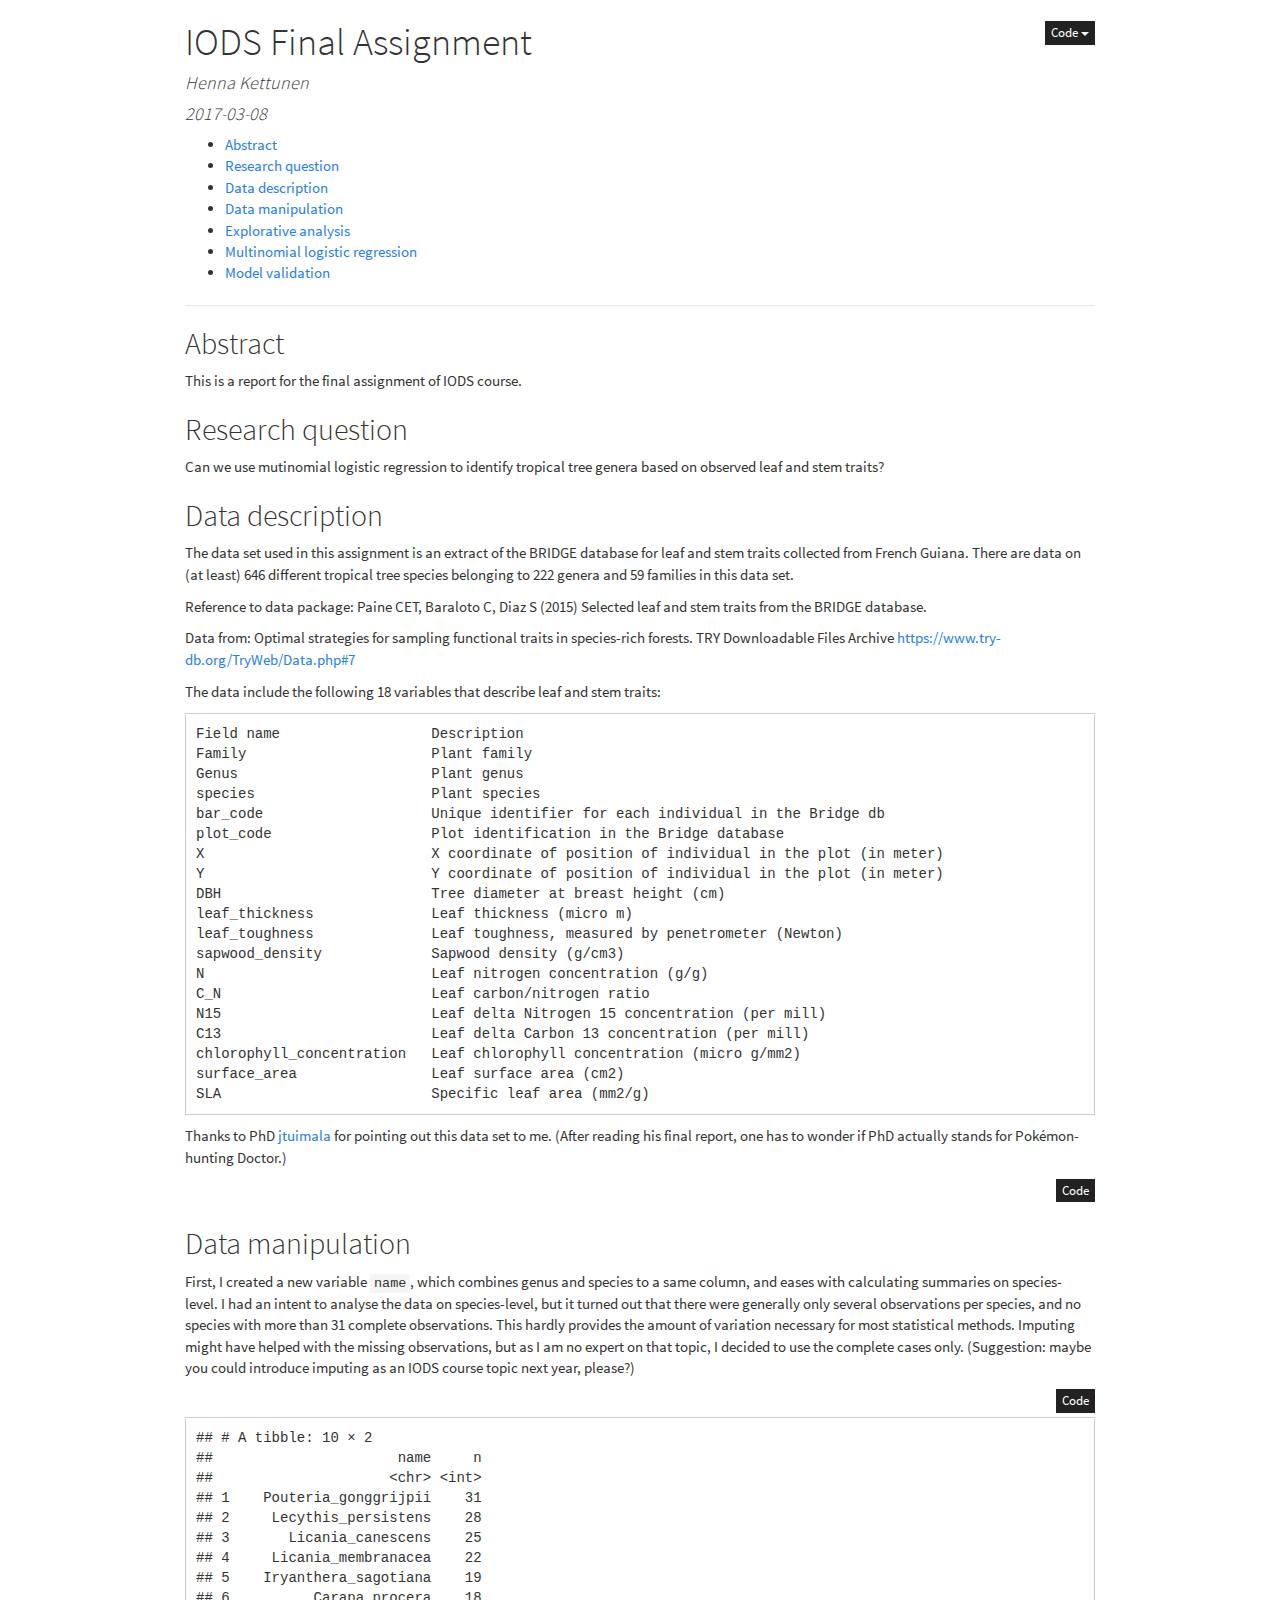
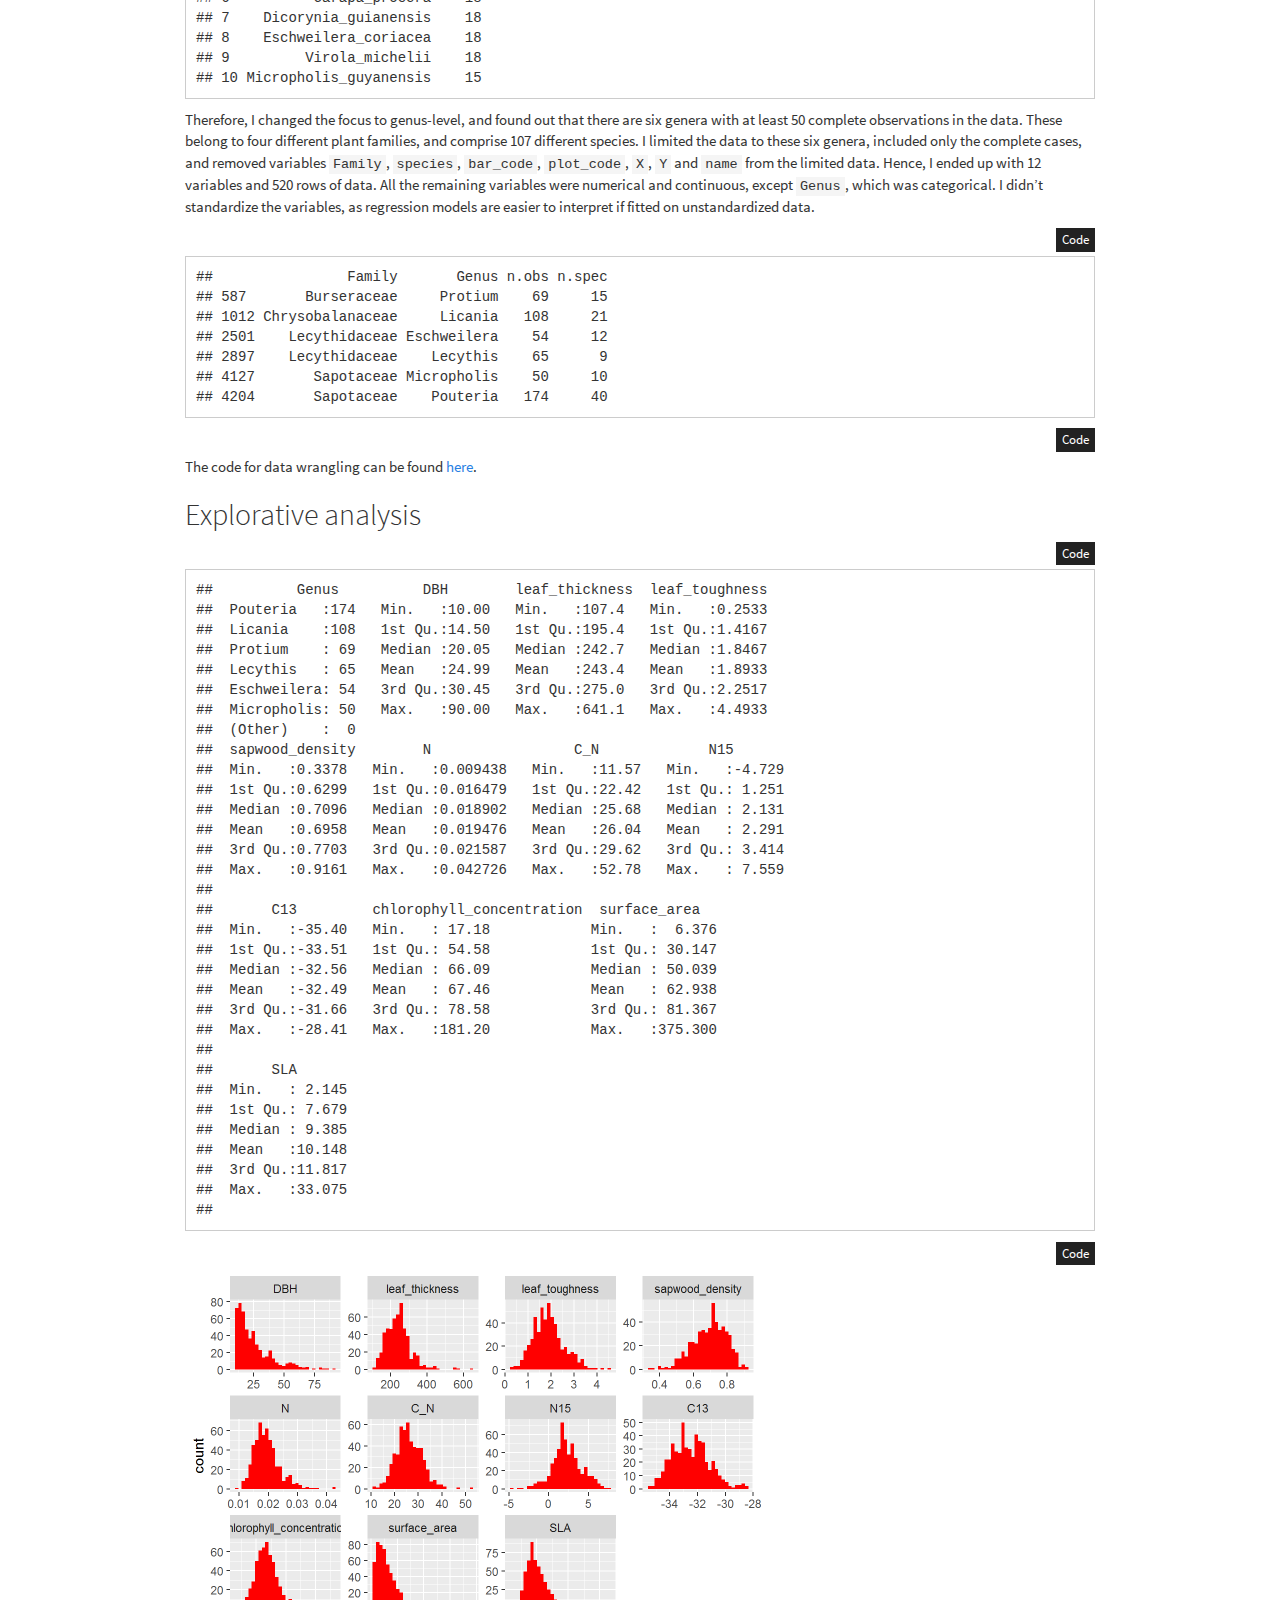
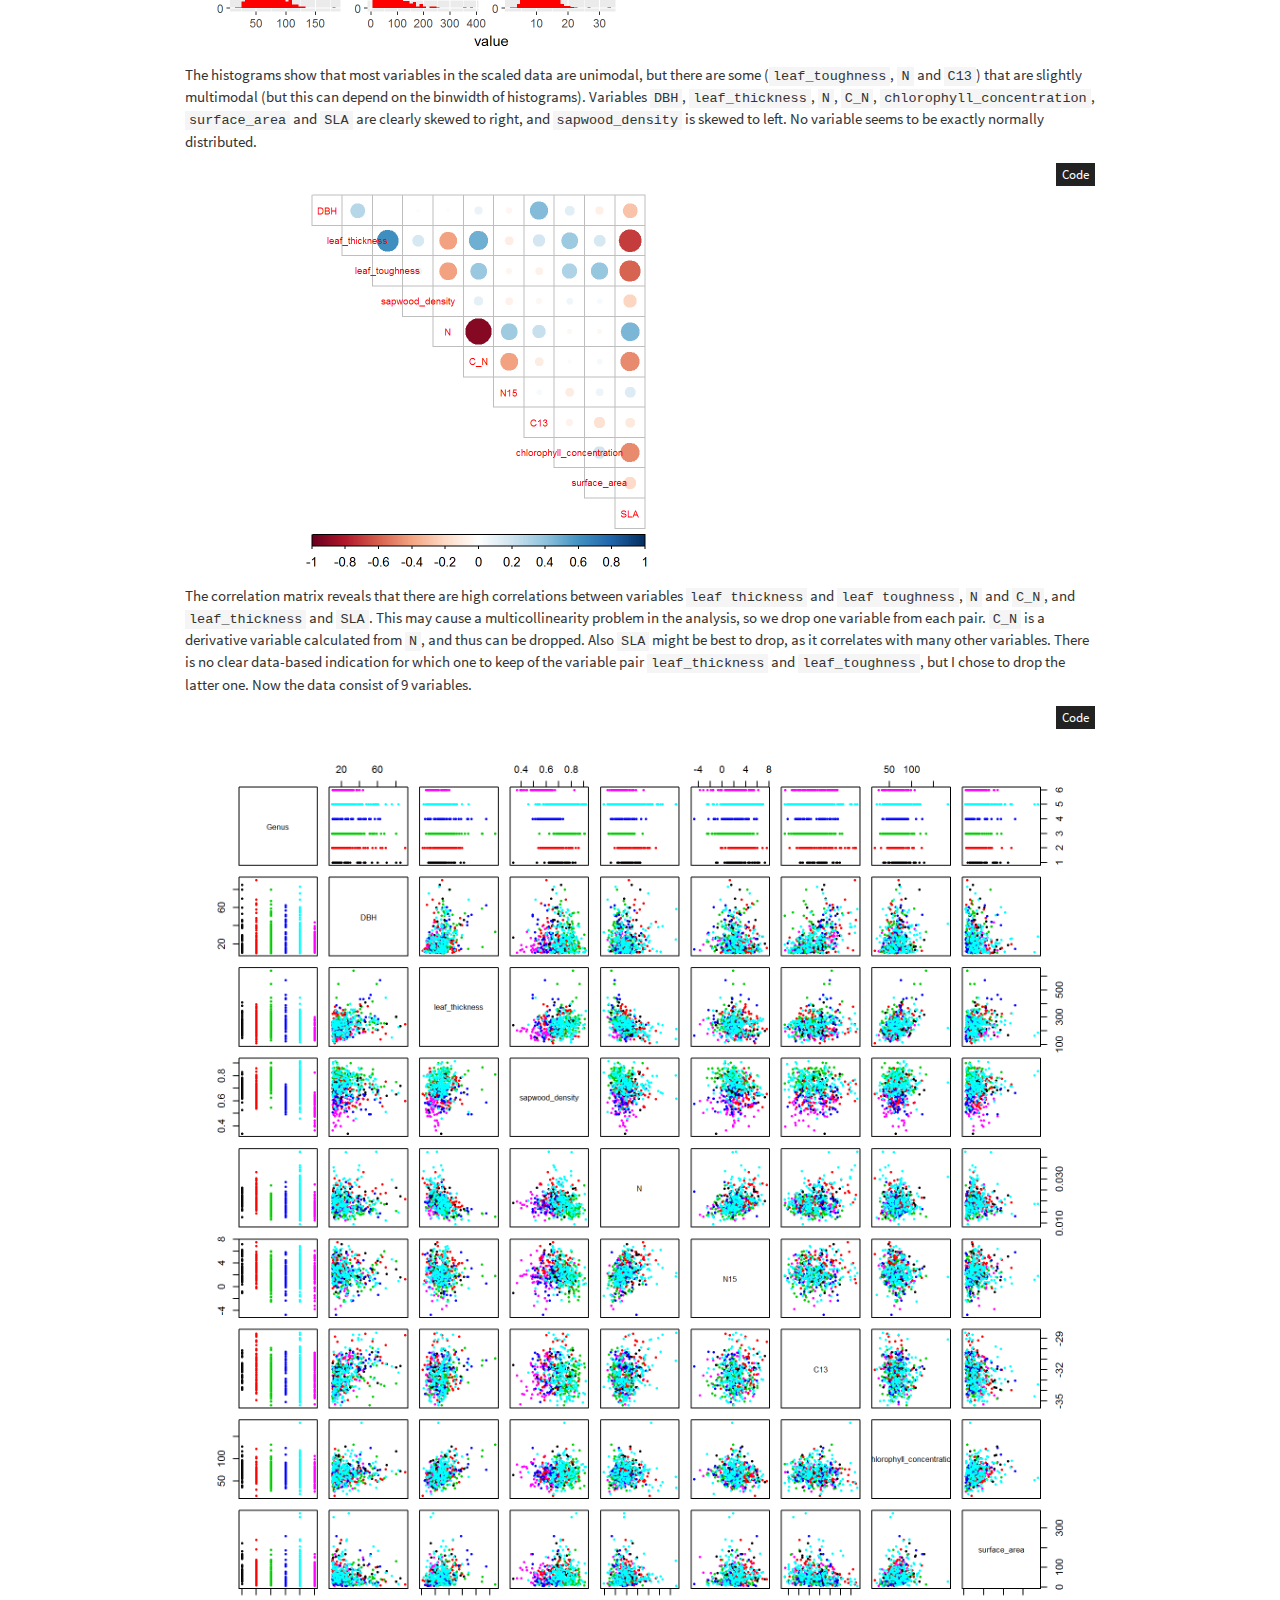
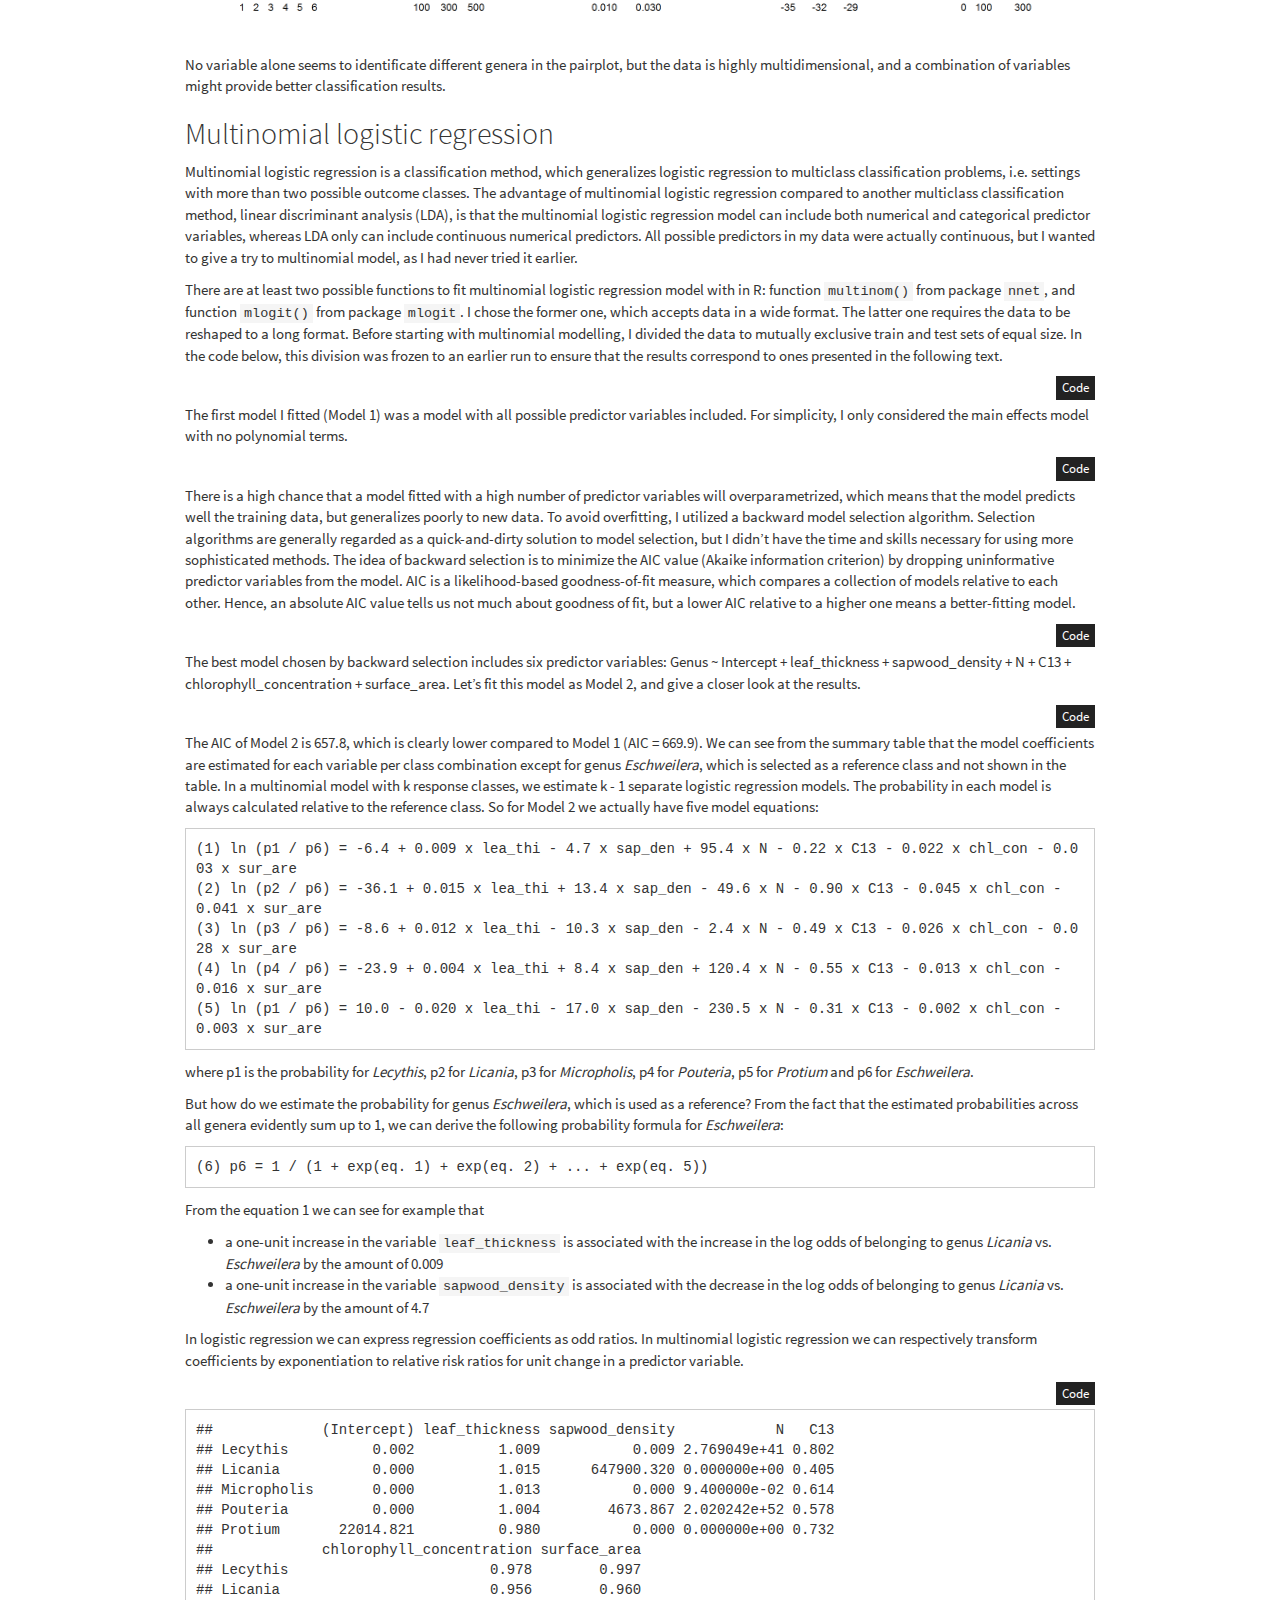
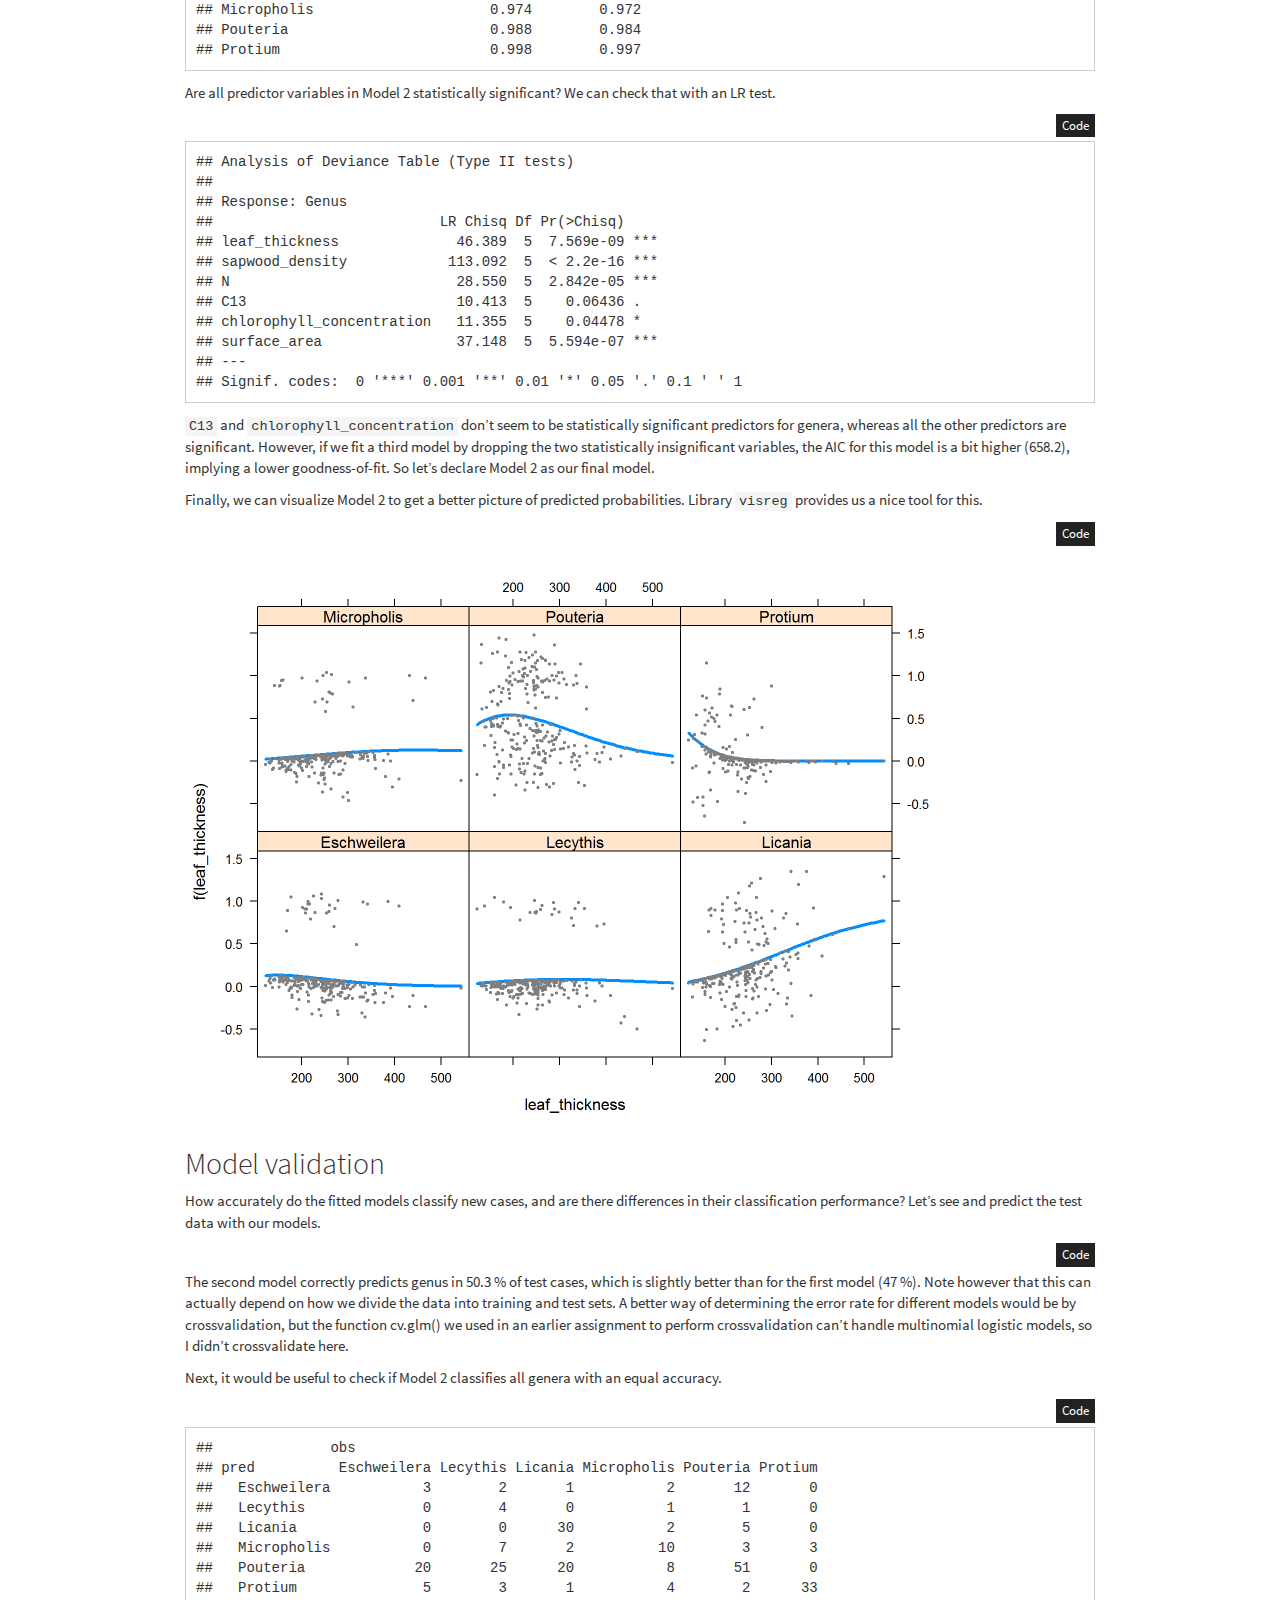
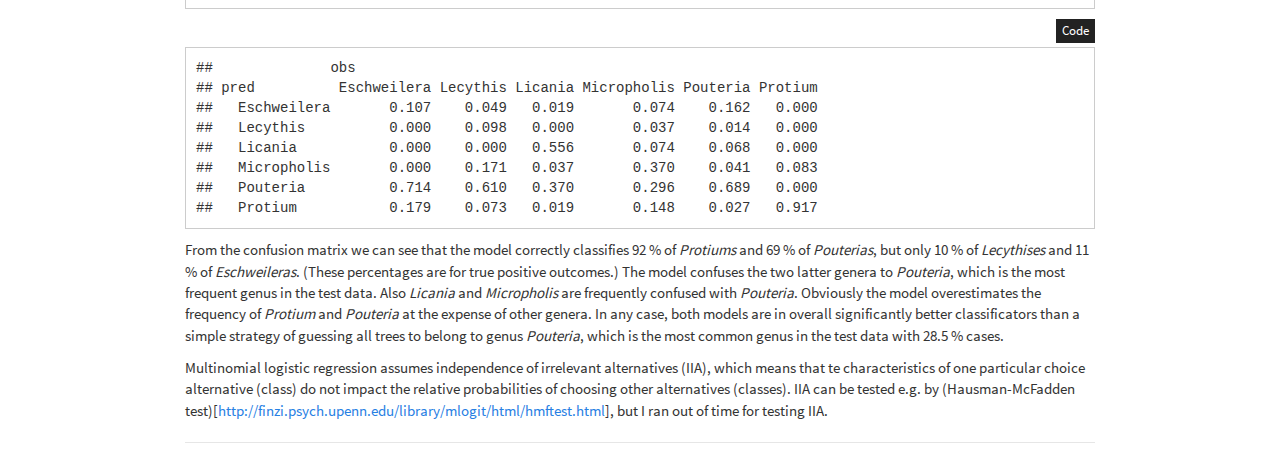
==== commit a65fa2f4: "Not ready yet" ====
--- a/index.html
+++ b/index.html
@@ -11,6 +11,7 @@
 
 <meta name="author" content="Henna Kettunen" />
 
+<meta name="date" content="2017-03-08" />
 
 <title>IODS Final Assignment</title>
 
@@ -135,6 +136,7 @@
 
 <h1 class="title toc-ignore">IODS Final Assignment</h1>
 <h4 class="author"><em>Henna Kettunen</em></h4>
+<h4 class="date"><em>2017-03-08</em></h4>
 
 </div>
 
@@ -146,6 +148,7 @@
 <li><a href="#data-manipulation">Data manipulation</a></li>
 <li><a href="#explorative-analysis">Explorative analysis</a></li>
 <li><a href="#multinomial-logistic-regression">Multinomial logistic regression</a></li>
+<li><a href="#model-validation">Model validation</a></li>
 </ul>
 </div>
 
@@ -327,486 +330,48 @@
 load(&quot;ind.RData&quot;)
 train &lt;- dat[ind,]
 test &lt;- dat[-ind,]</code></pre>
-<p>The first model I fitted was a model with all possible predictor variables included. For simplicity, I only considered the main effects model with no polynomial terms. This model correctly predicted genus in 47 % of test cases.</p>
+<p>The first model I fitted (Model 1) was a model with all possible predictor variables included. For simplicity, I only considered the main effects model with no polynomial terms.</p>
 <pre class="r"><code># Full main effects model
 library(nnet)
 fit1 &lt;- multinom(Genus ~ ., data = train)</code></pre>
-<pre><code>## # weights:  60 (45 variable)
-## initial  value 465.857462 
-## iter  10 value 425.011298
-## iter  20 value 411.106212
-## iter  30 value 377.659134
-## iter  40 value 306.627311
-## iter  50 value 299.617779
-## iter  60 value 298.077813
-## iter  70 value 296.010894
-## iter  80 value 294.197437
-## iter  90 value 289.981061
-## iter 100 value 289.950748
-## final  value 289.950748 
-## stopped after 100 iterations</code></pre>
-<pre class="r"><code>pred1 &lt;- predict(fit1, newdata=test)
-genus &lt;- test$Genus
-tab &lt;- table(pred=pred1, obs=genus)
-tab2 &lt;- as.data.frame(tab)
-# Correct rate
-cor1 &lt;- sum(tab2$Freq[tab2$pred==tab2$obs])/nrow(test)
-tab</code></pre>
-<pre><code>##              obs
-## pred          Eschweilera Lecythis Licania Micropholis Pouteria Protium
-##   Eschweilera           1        3       1           2        8       0
-##   Lecythis              1        3       0           1        5       0
-##   Licania               0        0      30           0        5       0
-##   Micropholis           0        8       2           8        3       3
-##   Pouteria             23       25      20          10       50       1
-##   Protium               3        2       1           6        3      32</code></pre>
-<pre class="r"><code>corg &lt;- tab2[tab2$pred==tab2$obs,c(&quot;pred&quot;,&quot;Freq&quot;)]
-cor1</code></pre>
-<pre><code>## [1] 0.4769231</code></pre>
-<p>There is a high chance that a model fitted with all possible predictor variables present in the data will be overparametrisized, which means that the model predicts well the training data, but generalizes poorly to new data. To avoid overfitting, I utilized a backward model selection algorithm. Selection algorithms are generally regarded as a quick-and-dirty solution to model selection, but I didn’t have the time and skills necessary for using more sophisticated methods. The idea of backward selection is to minimize the AIC value (Akaike information criterion) by dropping uninformative predictor variables from the model. AIC is a likelihood-based measure for model fit, which compares a collection of models relative to each other. Thus, an absolute AIC value tells us not much about goodness of fit, but a lower AIC relative to a higher one means a better-fitting model.</p>
+<p>There is a high chance that a model fitted with a high number of predictor variables will overparametrized, which means that the model predicts well the training data, but generalizes poorly to new data. To avoid overfitting, I utilized a backward model selection algorithm. Selection algorithms are generally regarded as a quick-and-dirty solution to model selection, but I didn’t have the time and skills necessary for using more sophisticated methods. The idea of backward selection is to minimize the AIC value (Akaike information criterion) by dropping uninformative predictor variables from the model. AIC is a likelihood-based goodness-of-fit measure, which compares a collection of models relative to each other. Hence, an absolute AIC value tells us not much about goodness of fit, but a lower AIC relative to a higher one means a better-fitting model.</p>
 <pre class="r"><code># Model selection
 library(MASS)
 step &lt;- stepAIC(fit1, direction=&quot;backward&quot;)</code></pre>
-<pre><code>## Start:  AIC=669.9
-## Genus ~ DBH + leaf_thickness + sapwood_density + N + N15 + C13 + 
-##     chlorophyll_concentration + surface_area
-## 
-## # weights:  54 (40 variable)
-## initial  value 465.857462 
-## iter  10 value 423.627080
-## iter  20 value 411.917454
-## iter  30 value 323.900198
-## iter  40 value 302.531992
-## iter  50 value 300.977708
-## iter  60 value 299.085330
-## iter  70 value 297.536558
-## iter  80 value 293.103392
-## iter  90 value 293.083879
-## iter 100 value 293.083112
-## final  value 293.083112 
-## stopped after 100 iterations
-## # weights:  54 (40 variable)
-## initial  value 465.857462 
-## iter  10 value 414.848417
-## iter  20 value 402.054983
-## iter  30 value 331.067462
-## iter  40 value 318.999485
-## iter  50 value 316.581493
-## iter  60 value 312.148005
-## iter  70 value 310.533869
-## iter  80 value 309.234212
-## iter  90 value 309.224604
-## iter  90 value 309.224602
-## iter  90 value 309.224601
-## final  value 309.224601 
-## converged
-## # weights:  54 (40 variable)
-## initial  value 465.857462 
-## iter  10 value 425.019577
-## iter  20 value 411.449496
-## iter  30 value 391.349463
-## iter  40 value 359.312905
-## iter  50 value 355.772080
-## iter  60 value 350.529608
-## iter  70 value 343.304952
-## iter  80 value 342.858058
-## iter  90 value 342.266070
-## iter 100 value 342.235316
-## final  value 342.235316 
-## stopped after 100 iterations
-## # weights:  54 (40 variable)
-## initial  value 465.857462 
-## iter  10 value 425.011303
-## iter  20 value 411.106465
-## iter  30 value 377.670045
-## iter  40 value 306.848850
-## iter  50 value 300.230593
-## iter  60 value 299.702818
-## iter  70 value 299.448274
-## iter  80 value 299.387448
-## final  value 299.387240 
-## converged
-## # weights:  54 (40 variable)
-## initial  value 465.857462 
-## iter  10 value 425.215308
-## iter  20 value 416.871999
-## iter  30 value 329.430145
-## iter  40 value 306.517836
-## iter  50 value 304.555612
-## iter  60 value 301.457979
-## iter  70 value 299.177311
-## iter  80 value 291.415995
-## iter  90 value 291.257841
-## iter 100 value 291.254490
-## final  value 291.254490 
-## stopped after 100 iterations
-## # weights:  54 (40 variable)
-## initial  value 465.857462 
-## iter  10 value 427.380146
-## iter  20 value 421.492210
-## iter  30 value 322.394261
-## iter  40 value 310.225959
-## iter  50 value 308.046090
-## iter  60 value 301.841851
-## iter  70 value 300.541639
-## iter  80 value 296.758106
-## iter  90 value 296.746808
-## final  value 296.746402 
-## converged
-## # weights:  54 (40 variable)
-## initial  value 465.857462 
-## iter  10 value 416.578563
-## iter  20 value 398.507299
-## iter  30 value 324.437944
-## iter  40 value 307.703425
-## iter  50 value 306.116742
-## iter  60 value 304.224360
-## iter  70 value 301.827274
-## iter  80 value 298.416640
-## iter  90 value 297.903655
-## iter 100 value 297.887205
-## final  value 297.887205 
-## stopped after 100 iterations
-## # weights:  54 (40 variable)
-## initial  value 465.857462 
-## iter  10 value 419.158999
-## iter  20 value 406.500063
-## iter  30 value 332.095661
-## iter  40 value 318.513328
-## iter  50 value 317.179250
-## iter  60 value 315.048022
-## iter  70 value 311.567840
-## iter  80 value 309.034903
-## iter  90 value 308.579508
-## iter 100 value 308.579027
-## final  value 308.579027 
-## stopped after 100 iterations
-##                             Df    AIC
-## - N15                        5 662.51
-## - DBH                        5 666.17
-## &lt;none&gt;                         669.90
-## - C13                        5 673.49
-## - chlorophyll_concentration  5 675.77
-## - N                          5 678.77
-## - surface_area               5 697.16
-## - leaf_thickness             5 698.45
-## - sapwood_density            5 764.47
-## # weights:  54 (40 variable)
-## initial  value 465.857462 
-## iter  10 value 425.215308
-## iter  20 value 416.871999
-## iter  30 value 329.430145
-## iter  40 value 306.517836
-## iter  50 value 304.555612
-## iter  60 value 301.457979
-## iter  70 value 299.177311
-## iter  80 value 291.415995
-## iter  90 value 291.257841
-## iter 100 value 291.254490
-## final  value 291.254490 
-## stopped after 100 iterations
-## 
-## Step:  AIC=662.51
-## Genus ~ DBH + leaf_thickness + sapwood_density + N + C13 + chlorophyll_concentration + 
-##     surface_area
-## 
-## # weights:  48 (35 variable)
-## initial  value 465.857462 
-## iter  10 value 423.847703
-## iter  20 value 419.227424
-## iter  30 value 315.593580
-## iter  40 value 308.079113
-## iter  50 value 304.857461
-## iter  60 value 302.849921
-## iter  70 value 295.625544
-## iter  80 value 294.280468
-## iter  90 value 294.277386
-## iter 100 value 293.875854
-## final  value 293.875854 
-## stopped after 100 iterations
-## # weights:  48 (35 variable)
-## initial  value 465.857462 
-## iter  10 value 415.439858
-## iter  20 value 409.878099
-## iter  30 value 326.696880
-## iter  40 value 323.662366
-## iter  50 value 318.724073
-## iter  60 value 315.714971
-## iter  70 value 313.000655
-## iter  80 value 312.866931
-## iter  90 value 312.860181
-## iter 100 value 312.858698
-## final  value 312.858698 
-## stopped after 100 iterations
-## # weights:  48 (35 variable)
-## initial  value 465.857462 
-## iter  10 value 425.223589
-## iter  20 value 417.084344
-## iter  30 value 378.985773
-## iter  40 value 367.995155
-## iter  50 value 360.743432
-## iter  60 value 356.055455
-## iter  70 value 346.699972
-## iter  80 value 346.470661
-## iter  90 value 346.470299
-## iter 100 value 346.124830
-## final  value 346.124830 
-## stopped after 100 iterations
-## # weights:  48 (35 variable)
-## initial  value 465.857462 
-## iter  10 value 425.215314
-## iter  20 value 416.872187
-## iter  30 value 329.536444
-## iter  40 value 307.147892
-## iter  50 value 306.361500
-## iter  60 value 305.923070
-## iter  70 value 305.817777
-## final  value 305.817732 
-## converged
-## # weights:  48 (35 variable)
-## initial  value 465.857462 
-## iter  10 value 427.572768
-## iter  20 value 420.932773
-## iter  30 value 319.153200
-## iter  40 value 315.086690
-## iter  50 value 309.933614
-## iter  60 value 304.422649
-## iter  70 value 301.358816
-## iter  80 value 298.851231
-## iter  90 value 298.838728
-## iter 100 value 298.656361
-## final  value 298.656361 
-## stopped after 100 iterations
-## # weights:  48 (35 variable)
-## initial  value 465.857462 
-## iter  10 value 416.885962
-## iter  20 value 403.080956
-## iter  30 value 318.416832
-## iter  40 value 313.217762
-## iter  50 value 309.497124
-## iter  60 value 306.508108
-## iter  70 value 300.056854
-## iter  80 value 299.979770
-## iter  90 value 299.976801
-## iter 100 value 299.538262
-## final  value 299.538262 
-## stopped after 100 iterations
-## # weights:  48 (35 variable)
-## initial  value 465.857462 
-## iter  10 value 420.531289
-## iter  20 value 379.302935
-## iter  30 value 330.179900
-## iter  40 value 324.683558
-## iter  50 value 321.600628
-## iter  60 value 316.573558
-## iter  70 value 312.093820
-## iter  80 value 311.922696
-## iter  90 value 311.918490
-## iter 100 value 311.198583
-## final  value 311.198583 
-## stopped after 100 iterations
-##                             Df    AIC
-## - DBH                        5 657.75
-## &lt;none&gt;                         662.51
-## - C13                        5 667.31
-## - chlorophyll_concentration  5 669.08
-## - N                          5 681.64
-## - surface_area               5 692.40
-## - leaf_thickness             5 695.72
-## - sapwood_density            5 762.25
-## # weights:  48 (35 variable)
-## initial  value 465.857462 
-## iter  10 value 423.847703
-## iter  20 value 419.227424
-## iter  30 value 315.593580
-## iter  40 value 308.079113
-## iter  50 value 304.857461
-## iter  60 value 302.849921
-## iter  70 value 295.625544
-## iter  80 value 294.280468
-## iter  90 value 294.277386
-## iter 100 value 293.875854
-## final  value 293.875854 
-## stopped after 100 iterations
-## 
-## Step:  AIC=657.75
-## Genus ~ leaf_thickness + sapwood_density + N + C13 + chlorophyll_concentration + 
-##     surface_area
-## 
-## # weights:  42 (30 variable)
-## initial  value 465.857462 
-## iter  10 value 416.590161
-## iter  20 value 338.769836
-## iter  30 value 329.452075
-## iter  40 value 324.032409
-## iter  50 value 321.535780
-## iter  60 value 319.081079
-## iter  70 value 319.015758
-## iter  80 value 318.836924
-## iter  90 value 318.417476
-## iter 100 value 317.070223
-## final  value 317.070223 
-## stopped after 100 iterations
-## # weights:  42 (30 variable)
-## initial  value 465.857462 
-## iter  10 value 423.856878
-## iter  20 value 419.602373
-## iter  30 value 371.207997
-## iter  40 value 365.257831
-## iter  50 value 361.071216
-## iter  60 value 350.707806
-## iter  70 value 350.422122
-## final  value 350.422035 
-## converged
-## # weights:  42 (30 variable)
-## initial  value 465.857462 
-## iter  10 value 423.847710
-## iter  20 value 419.227796
-## iter  30 value 315.842890
-## iter  40 value 308.898575
-## iter  50 value 308.237893
-## iter  60 value 308.150850
-## final  value 308.150610 
-## converged
-## # weights:  42 (30 variable)
-## initial  value 465.857462 
-## iter  10 value 426.889007
-## iter  20 value 334.260559
-## iter  30 value 318.671663
-## iter  40 value 315.488192
-## iter  50 value 305.659973
-## iter  60 value 302.153787
-## iter  70 value 301.189357
-## iter  80 value 300.131946
-## iter  90 value 299.926131
-## iter 100 value 299.082109
-## final  value 299.082109 
-## stopped after 100 iterations
-## # weights:  42 (30 variable)
-## initial  value 465.857462 
-## iter  10 value 418.257713
-## iter  20 value 328.601429
-## iter  30 value 315.448781
-## iter  40 value 312.190687
-## iter  50 value 309.942973
-## iter  60 value 304.920697
-## iter  70 value 302.111988
-## iter  80 value 301.988835
-## iter  90 value 301.537680
-## iter 100 value 299.553341
-## final  value 299.553341 
-## stopped after 100 iterations
-## # weights:  42 (30 variable)
-## initial  value 465.857462 
-## iter  10 value 420.740300
-## iter  20 value 341.713146
-## iter  30 value 328.617854
-## iter  40 value 325.937211
-## iter  50 value 321.090617
-## iter  60 value 317.877876
-## iter  70 value 315.682550
-## iter  80 value 315.554708
-## iter  90 value 315.038390
-## iter 100 value 312.449744
-## final  value 312.449744 
-## stopped after 100 iterations
-##                             Df    AIC
-## &lt;none&gt;                         657.75
-## - C13                        5 658.16
-## - chlorophyll_concentration  5 659.11
-## - N                          5 676.30
-## - surface_area               5 684.90
-## - leaf_thickness             5 694.14
-## - sapwood_density            5 760.84</code></pre>
-<p>The best model chosen by backward selection includes six predictor variables: Genus ~ Intercept + leaf_thickness + sapwood_density + N + C13 + chlorophyll_concentration + surface_area. Let’s fit this model as the second model, and produce predictions for the test data with it.</p>
+<p>The best model chosen by backward selection includes six predictor variables: Genus ~ Intercept + leaf_thickness + sapwood_density + N + C13 + chlorophyll_concentration + surface_area. Let’s fit this model as Model 2, and give a closer look at the results.</p>
 <pre class="r"><code># Best model according to AIC
-fit2 &lt;- multinom(Genus ~ leaf_thickness + sapwood_density + N + C13 + chlorophyll_concentration + surface_area, data = train)</code></pre>
-<pre><code>## # weights:  48 (35 variable)
-## initial  value 465.857462 
-## iter  10 value 423.847703
-## iter  20 value 419.227424
-## iter  30 value 315.593580
-## iter  40 value 308.079113
-## iter  50 value 304.857461
-## iter  60 value 302.849921
-## iter  70 value 295.625544
-## iter  80 value 294.280468
-## iter  90 value 294.277386
-## iter 100 value 293.875854
-## final  value 293.875854 
-## stopped after 100 iterations</code></pre>
-<pre class="r"><code>pred2 &lt;- predict(fit2, newdata=test)
-pred2p &lt;- as.data.frame(fitted(fit2))
-tab3 &lt;- table(pred=pred2, obs=genus)
-tab4 &lt;- as.data.frame(tab3)
-# Correct rate
-cor2 &lt;- sum(tab4$Freq[tab4$pred==tab4$obs])/nrow(test)
-cor2</code></pre>
-<pre><code>## [1] 0.5038462</code></pre>
-<p>The AIC of this model is 657.8, which is clearly lower compared to the first model (AIC = 669.9). The second model correctly predicts genus in 50.3 % of test cases, which is slightly better than for the first model. This can actually depend on how we divide the data into training and test sets. A better way of determining the error rate for different models would be by using crossvalidation, but the function cv.glm() we used in an earlier assignment to perform crossvalidation can’t handle multinomial logistic models, so I didn’t do crossvalidation here. In any case, both models are significantly better classificators than a simple strategy of guessing all trees to belong to genus Pouteria, which is the most common genus in the test data with 28.5 % cases.</p>
-<pre class="r"><code>tab3</code></pre>
-<pre><code>##              obs
-## pred          Eschweilera Lecythis Licania Micropholis Pouteria Protium
-##   Eschweilera           3        2       1           2       12       0
-##   Lecythis              0        4       0           1        1       0
-##   Licania               0        0      30           2        5       0
-##   Micropholis           0        7       2          10        3       3
-##   Pouteria             20       25      20           8       51       0
-##   Protium               5        3       1           4        2      33</code></pre>
-<pre class="r"><code>prop.table(tab3, 2)</code></pre>
-<pre><code>##              obs
-## pred          Eschweilera   Lecythis    Licania Micropholis   Pouteria
-##   Eschweilera  0.10714286 0.04878049 0.01851852  0.07407407 0.16216216
-##   Lecythis     0.00000000 0.09756098 0.00000000  0.03703704 0.01351351
-##   Licania      0.00000000 0.00000000 0.55555556  0.07407407 0.06756757
-##   Micropholis  0.00000000 0.17073171 0.03703704  0.37037037 0.04054054
-##   Pouteria     0.71428571 0.60975610 0.37037037  0.29629630 0.68918919
-##   Protium      0.17857143 0.07317073 0.01851852  0.14814815 0.02702703
-##              obs
-## pred             Protium
-##   Eschweilera 0.00000000
-##   Lecythis    0.00000000
-##   Licania     0.00000000
-##   Micropholis 0.08333333
-##   Pouteria    0.00000000
-##   Protium     0.91666667</code></pre>
-<p>Does the second model classify all genera with an equal accuracy? From a confusion matrix above, we can see that the model correctly classifies 92 % of Protium, but only 10 % of Lecythis and 11 % of Eschweilera. The model confuses the two latter to Pouteria, which is the most frequent genus in the test data.</p>
-<p>Model summary, anova test, and model visualization:</p>
-<pre class="r"><code>summary(fit2)</code></pre>
-<pre><code>## Call:
-## multinom(formula = Genus ~ leaf_thickness + sapwood_density + 
-##     N + C13 + chlorophyll_concentration + surface_area, data = train)
-## 
-## Coefficients:
-##             (Intercept) leaf_thickness sapwood_density           N
-## Lecythis      -6.383476    0.009029181       -4.700890   95.424493
-## Licania      -36.085421    0.015004211       13.381492  -49.611538
-## Micropholis   -8.605662    0.012519388      -10.312865   -2.367729
-## Pouteria     -23.898626    0.004035863        8.449742  120.437642
-## Protium        9.999471   -0.019853681      -17.022100 -230.455429
-##                    C13 chlorophyll_concentration surface_area
-## Lecythis    -0.2209225              -0.022492011 -0.002653753
-## Licania     -0.9049353              -0.045237981 -0.040620915
-## Micropholis -0.4880012              -0.026333005 -0.028006987
-## Pouteria    -0.5482607              -0.012527545 -0.016161213
-## Protium     -0.3125985              -0.001933939 -0.002675410
-## 
-## Std. Errors:
-##             (Intercept) leaf_thickness sapwood_density          N
-## Lecythis      1.0013414    0.004487432        2.245576 0.11127384
-## Licania       1.3662169    0.004721828        2.282287 0.05403667
-## Micropholis   0.5250348    0.005070229        2.158172 0.03685472
-## Pouteria      3.3473034    0.004010904        1.945536 0.25962946
-## Protium       0.4229114    0.006486068        2.509790 0.01313240
-##                    C13 chlorophyll_concentration surface_area
-## Lecythis    0.07252237                0.01438868  0.006112568
-## Licania     0.07827626                0.01492772  0.008068892
-## Micropholis 0.06447964                0.01704328  0.009318014
-## Pouteria    0.10199020                0.01016056  0.005215651
-## Protium     0.07642812                0.01795541  0.007287914
-## 
-## Residual Deviance: 587.7517 
-## AIC: 657.7517</code></pre>
+fit2 &lt;- multinom(Genus ~ leaf_thickness + sapwood_density + N + C13 + chlorophyll_concentration + surface_area, data = train)
+aic &lt;- AIC(fit1, fit2)
+summary(fit2)</code></pre>
+<p>The AIC of Model 2 is 657.8, which is clearly lower compared to Model 1 (AIC = 669.9). We can see from the summary table that the model coefficients are estimated for each variable per class combination except for genus <em>Eschweilera</em>, which is selected as a reference class and not shown in the table. In a multinomial model with k response classes, we estimate k - 1 separate logistic regression models. The probability in each model is always calculated relative to the reference class. So for Model 2 we actually have five model equations:</p>
+<pre><code>(1) ln (p1 / p6) = -6.4 + 0.009 x lea_thi - 4.7 x sap_den + 95.4 x N - 0.22 x C13 - 0.022 x chl_con - 0.003 x sur_are
+(2) ln (p2 / p6) = -36.1 + 0.015 x lea_thi + 13.4 x sap_den - 49.6 x N - 0.90 x C13 - 0.045 x chl_con - 0.041 x sur_are
+(3) ln (p3 / p6) = -8.6 + 0.012 x lea_thi - 10.3 x sap_den - 2.4 x N - 0.49 x C13 - 0.026 x chl_con - 0.028 x sur_are
+(4) ln (p4 / p6) = -23.9 + 0.004 x lea_thi + 8.4 x sap_den + 120.4 x N - 0.55 x C13 - 0.013 x chl_con - 0.016 x sur_are
+(5) ln (p1 / p6) = 10.0 - 0.020 x lea_thi - 17.0 x sap_den - 230.5 x N - 0.31 x C13 - 0.002 x chl_con - 0.003 x sur_are</code></pre>
+<p>where p1 is the probability for <em>Lecythis</em>, p2 for <em>Licania</em>, p3 for <em>Micropholis</em>, p4 for <em>Pouteria</em>, p5 for <em>Protium</em> and p6 for <em>Eschweilera</em>.</p>
+<p>But how do we estimate the probability for genus <em>Eschweilera</em>, which is used as a reference? From the fact that the estimated probabilities across all genera evidently sum up to 1, we can derive the following probability formula for <em>Eschweilera</em>:</p>
+<pre><code>(6) p6 = 1 / (1 + exp(eq. 1) + exp(eq. 2) + ... + exp(eq. 5))</code></pre>
+<p>From the equation 1 we can see for example that</p>
+<ul>
+<li>a one-unit increase in the variable <code>leaf_thickness</code> is associated with the increase in the log odds of belonging to genus <em>Licania</em> vs. <em>Eschweilera</em> by the amount of 0.009</li>
+<li>a one-unit increase in the variable <code>sapwood_density</code> is associated with the decrease in the log odds of belonging to genus <em>Licania</em> vs. <em>Eschweilera</em> by the amount of 4.7</li>
+</ul>
+<p>In logistic regression we can express regression coefficients as odd ratios. In multinomial logistic regression we can respectively transform coefficients by exponentiation to relative risk ratios for unit change in a predictor variable.</p>
+<pre class="r"><code>round(exp(coef(fit2)), 3)</code></pre>
+<pre><code>##             (Intercept) leaf_thickness sapwood_density            N   C13
+## Lecythis          0.002          1.009           0.009 2.769049e+41 0.802
+## Licania           0.000          1.015      647900.320 0.000000e+00 0.405
+## Micropholis       0.000          1.013           0.000 9.400000e-02 0.614
+## Pouteria          0.000          1.004        4673.867 2.020242e+52 0.578
+## Protium       22014.821          0.980           0.000 0.000000e+00 0.732
+##             chlorophyll_concentration surface_area
+## Lecythis                        0.978        0.997
+## Licania                         0.956        0.960
+## Micropholis                     0.974        0.972
+## Pouteria                        0.988        0.984
+## Protium                         0.998        0.997</code></pre>
+<p>Are all predictor variables in Model 2 statistically significant? We can check that with an LR test.</p>
 <pre class="r"><code>library(car)
 Anova(fit2)</code></pre>
 <pre><code>## Analysis of Deviance Table (Type II tests)
@@ -821,9 +386,52 @@
 ## surface_area                37.148  5  5.594e-07 ***
 ## ---
 ## Signif. codes:  0 '***' 0.001 '**' 0.01 '*' 0.05 '.' 0.1 ' ' 1</code></pre>
+<p><code>C13</code> and <code>chlorophyll_concentration</code> don’t seem to be statistically significant predictors for genera, whereas all the other predictors are significant. However, if we fit a third model by dropping the two statistically insignificant variables, the AIC for this model is a bit higher (658.2), implying a lower goodness-of-fit. So let’s declare Model 2 as our final model.</p>
+<p>Finally, we can visualize Model 2 to get a better picture of predicted probabilities. Library <code>visreg</code> provides us a nice tool for this.</p>
 <pre class="r"><code>library(visreg)
 visreg(fit2, xvar=&quot;leaf_thickness&quot;, collapse=T, type=&quot;conditional&quot;)</code></pre>
-<p><img src="[data-uri]" width="576" /></p>
+<p><img src="[data-uri]" width="768" /></p>
+</div>
+<div id="model-validation" class="section level2">
+<h2>Model validation</h2>
+<p>How accurately do the fitted models classify new cases, and are there differences in their classification performance? Let’s see and predict the test data with our models.</p>
+<pre class="r"><code># Model 1
+pred1 &lt;- predict(fit1, newdata=test)
+genus &lt;- test$Genus
+tab &lt;- table(pred=pred1, obs=genus)
+tab2 &lt;- as.data.frame(tab)
+# Correct rate
+cor1 &lt;- sum(tab2$Freq[tab2$pred==tab2$obs])/nrow(test)
+
+# Model 2
+pred2 &lt;- predict(fit2, newdata=test)
+pred2p &lt;- as.data.frame(fitted(fit2))
+tab3 &lt;- table(pred=pred2, obs=genus)
+tab4 &lt;- as.data.frame(tab3)
+# Correct rate
+cor2 &lt;- sum(tab4$Freq[tab4$pred==tab4$obs])/nrow(test)</code></pre>
+<p>The second model correctly predicts genus in 50.3 % of test cases, which is slightly better than for the first model (47 %). Note however that this can actually depend on how we divide the data into training and test sets. A better way of determining the error rate for different models would be by crossvalidation, but the function cv.glm() we used in an earlier assignment to perform crossvalidation can’t handle multinomial logistic models, so I didn’t crossvalidate here.</p>
+<p>Next, it would be useful to check if Model 2 classifies all genera with an equal accuracy.</p>
+<pre class="r"><code>tab3</code></pre>
+<pre><code>##              obs
+## pred          Eschweilera Lecythis Licania Micropholis Pouteria Protium
+##   Eschweilera           3        2       1           2       12       0
+##   Lecythis              0        4       0           1        1       0
+##   Licania               0        0      30           2        5       0
+##   Micropholis           0        7       2          10        3       3
+##   Pouteria             20       25      20           8       51       0
+##   Protium               5        3       1           4        2      33</code></pre>
+<pre class="r"><code>round(prop.table(tab3, 2), 3)</code></pre>
+<pre><code>##              obs
+## pred          Eschweilera Lecythis Licania Micropholis Pouteria Protium
+##   Eschweilera       0.107    0.049   0.019       0.074    0.162   0.000
+##   Lecythis          0.000    0.098   0.000       0.037    0.014   0.000
+##   Licania           0.000    0.000   0.556       0.074    0.068   0.000
+##   Micropholis       0.000    0.171   0.037       0.370    0.041   0.083
+##   Pouteria          0.714    0.610   0.370       0.296    0.689   0.000
+##   Protium           0.179    0.073   0.019       0.148    0.027   0.917</code></pre>
+<p>From the confusion matrix we can see that the model correctly classifies 92 % of <em>Protiums</em> and 69 % of <em>Pouterias</em>, but only 10 % of <em>Lecythises</em> and 11 % of <em>Eschweileras</em>. (These percentages are for true positive outcomes.) The model confuses the two latter genera to <em>Pouteria</em>, which is the most frequent genus in the test data. Also <em>Licania</em> and <em>Micropholis</em> are frequently confused with <em>Pouteria</em>. Obviously the model overestimates the frequency of <em>Protium</em> and <em>Pouteria</em> at the expense of other genera. In any case, both models are in overall significantly better classificators than a simple strategy of guessing all trees to belong to genus <em>Pouteria</em>, which is the most common genus in the test data with 28.5 % cases.</p>
+<p>Multinomial logistic regression assumes independence of irrelevant alternatives (IIA), which means that te characteristics of one particular choice alternative (class) do not impact the relative probabilities of choosing other alternatives (classes). IIA can be tested e.g. by (Hausman-McFadden test)[<a href="http://finzi.psych.upenn.edu/library/mlogit/html/hmftest.html" class="uri">http://finzi.psych.upenn.edu/library/mlogit/html/hmftest.html</a>], but I ran out of time for testing IIA.</p>
 <hr />
 </div>
 
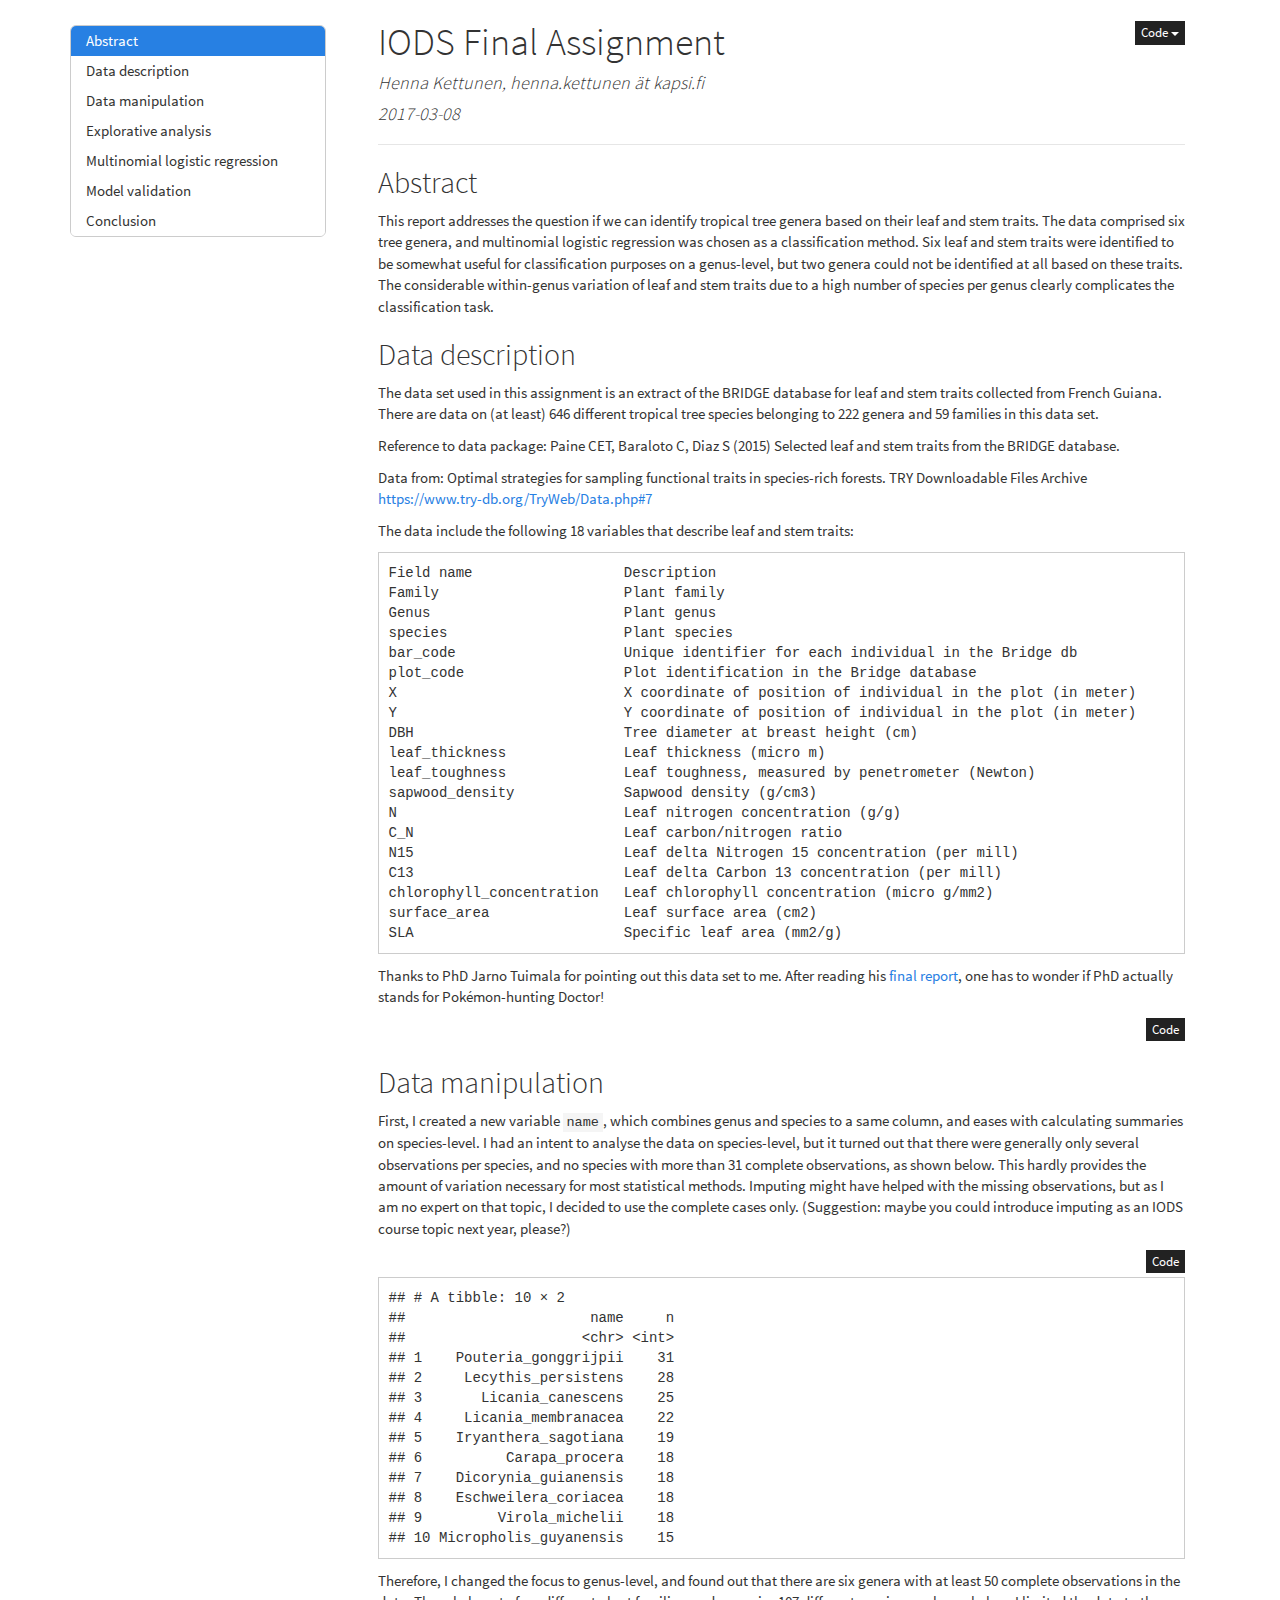
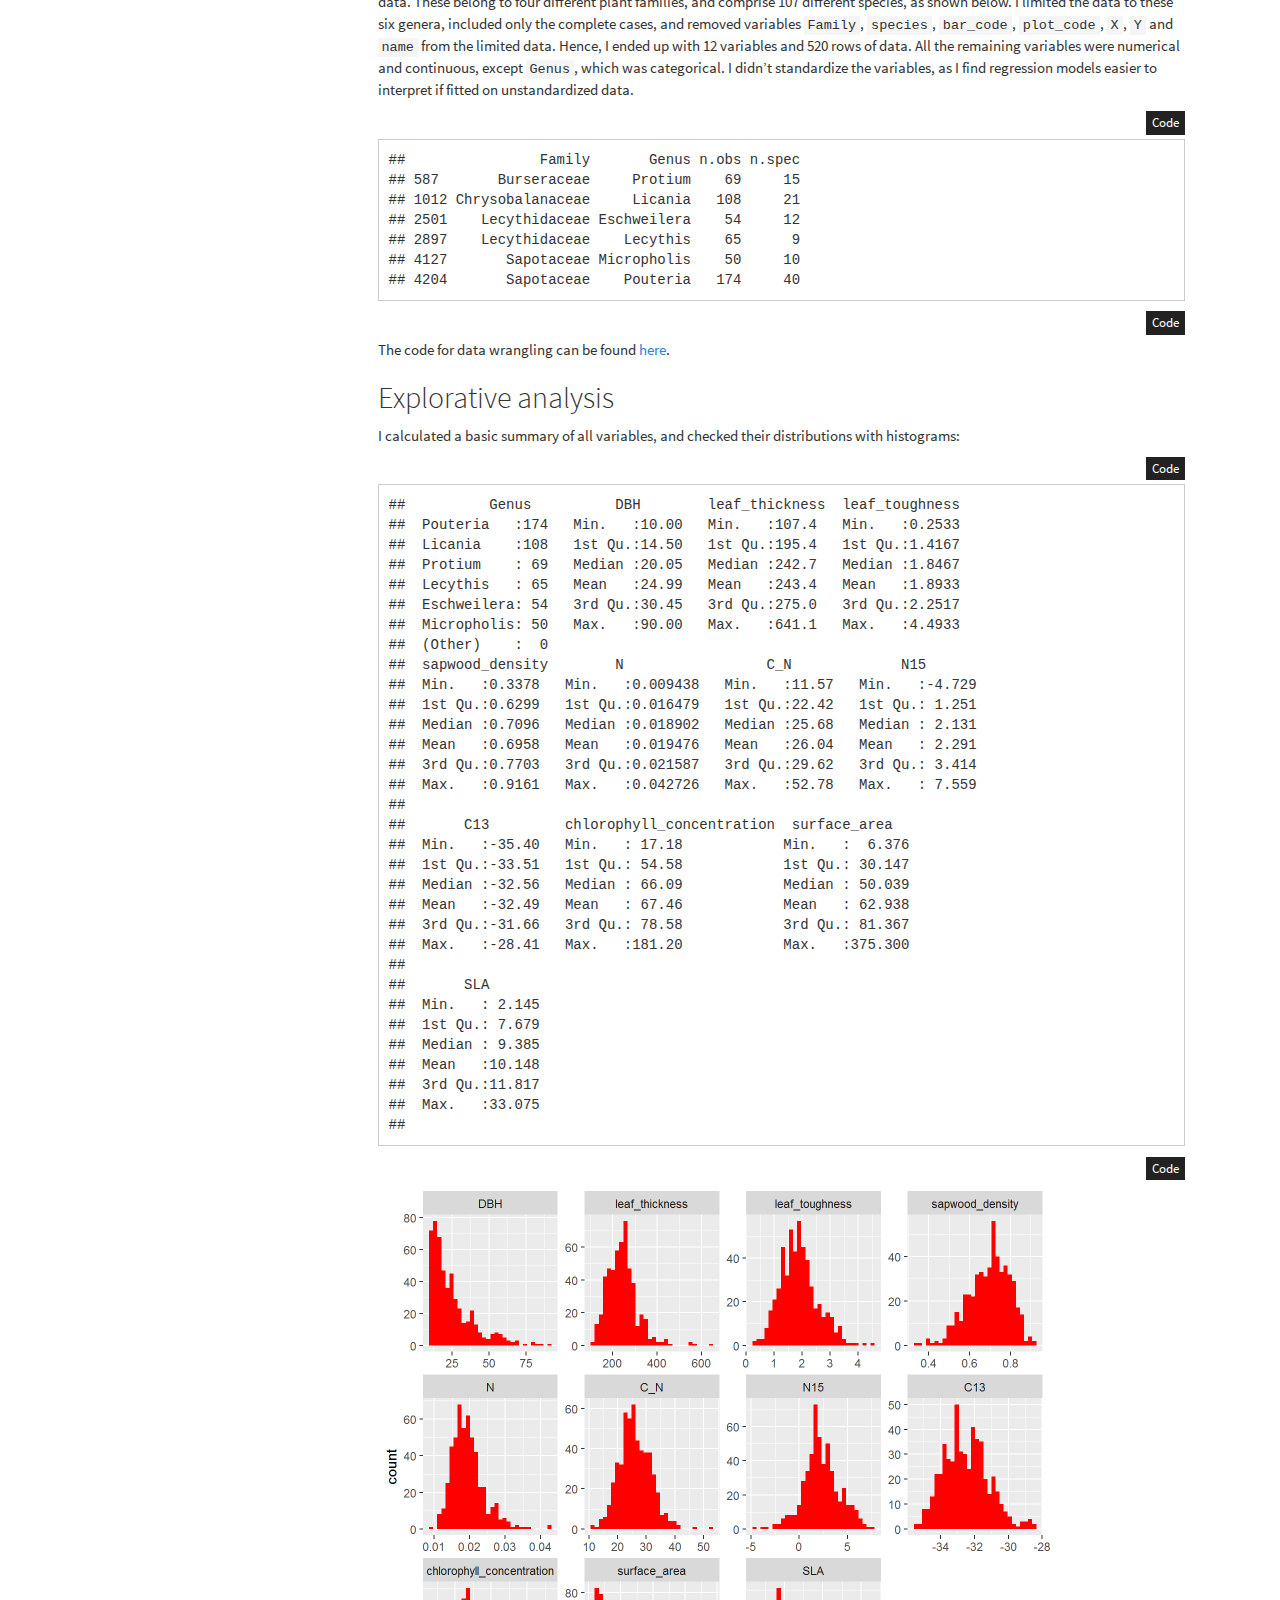
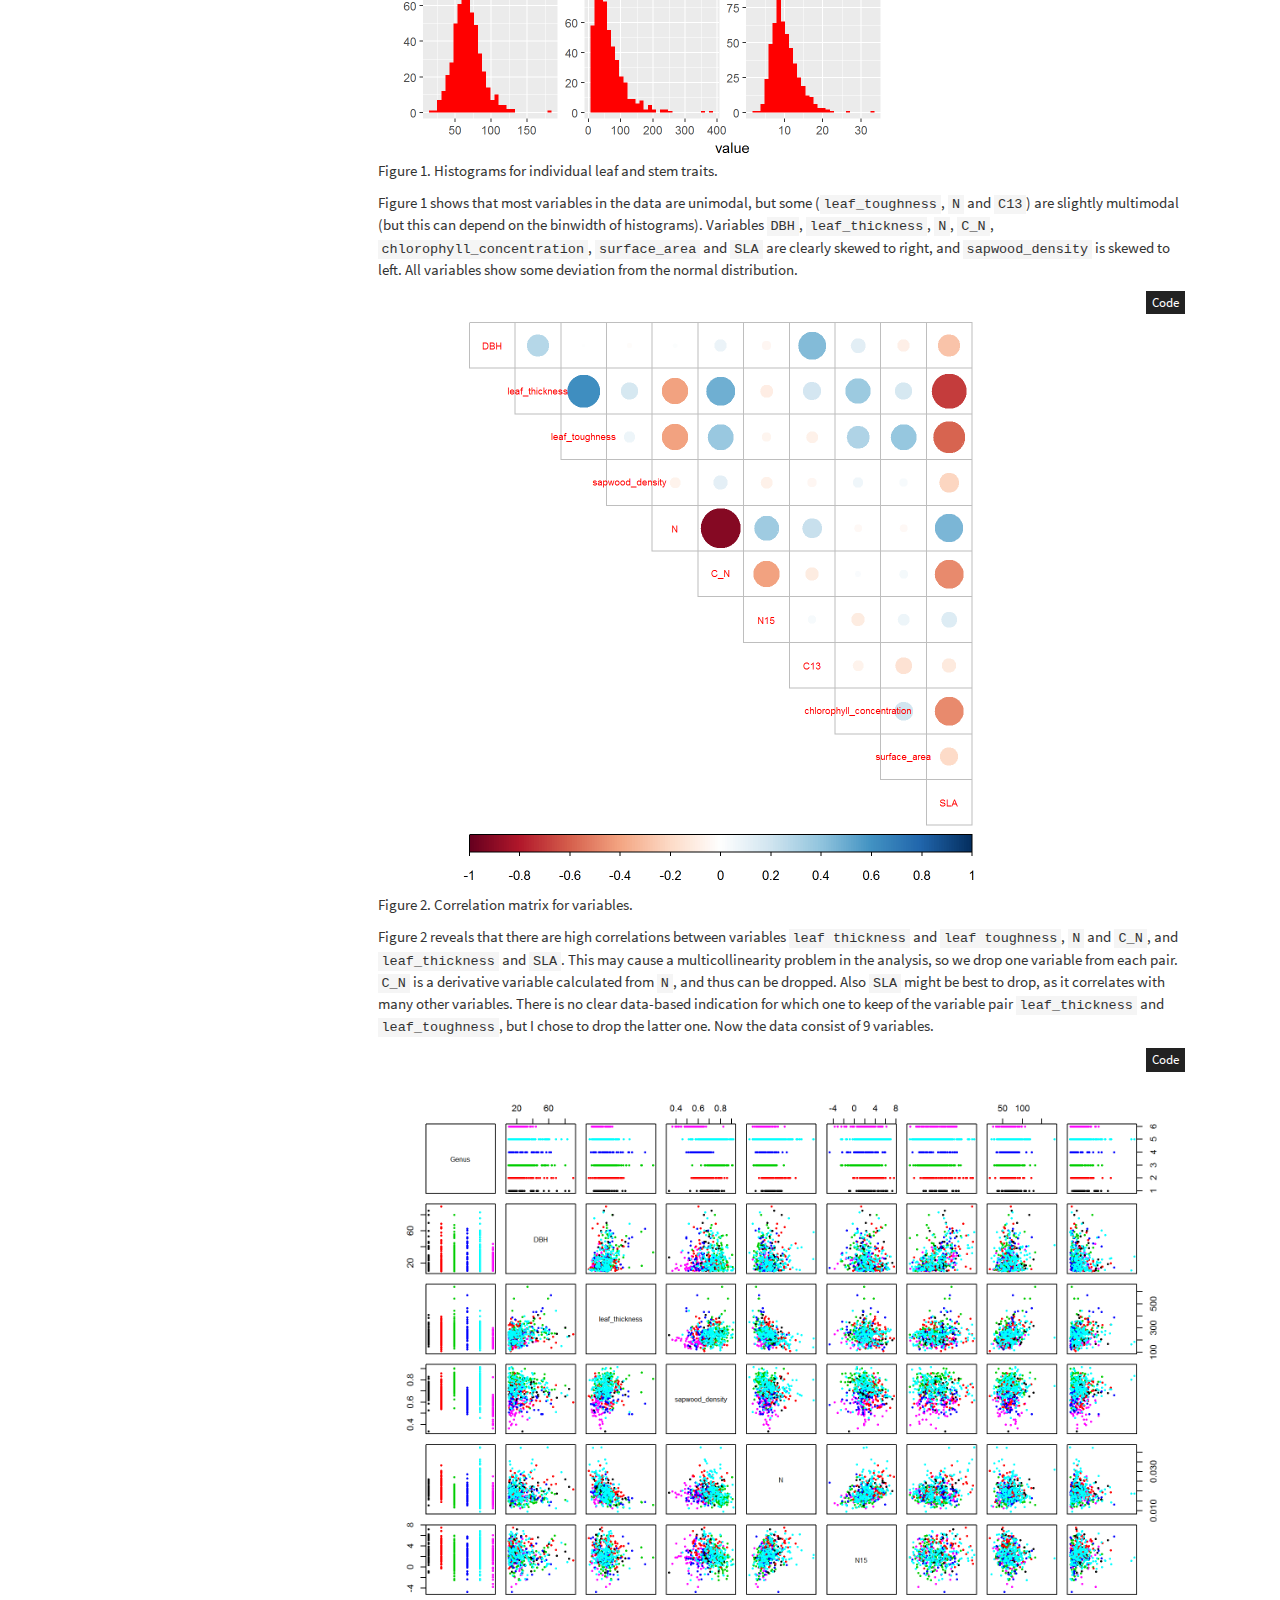
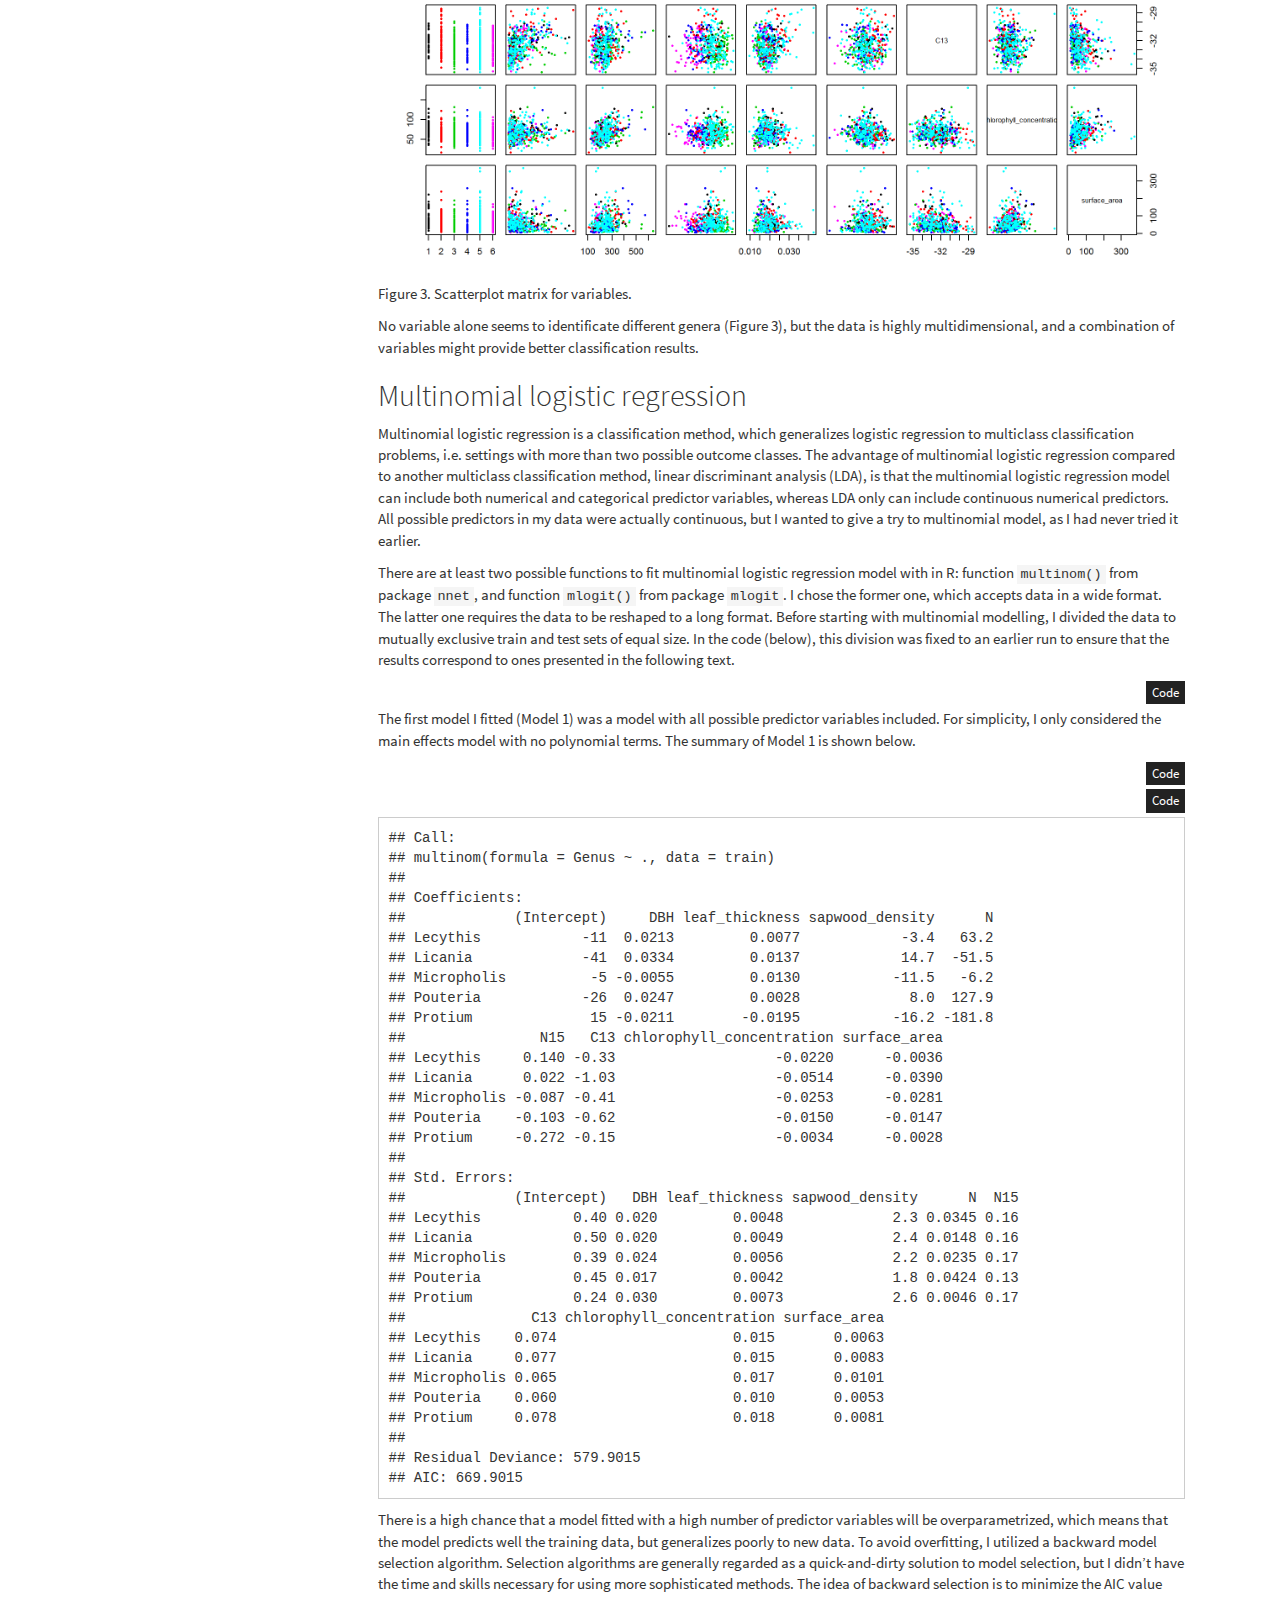
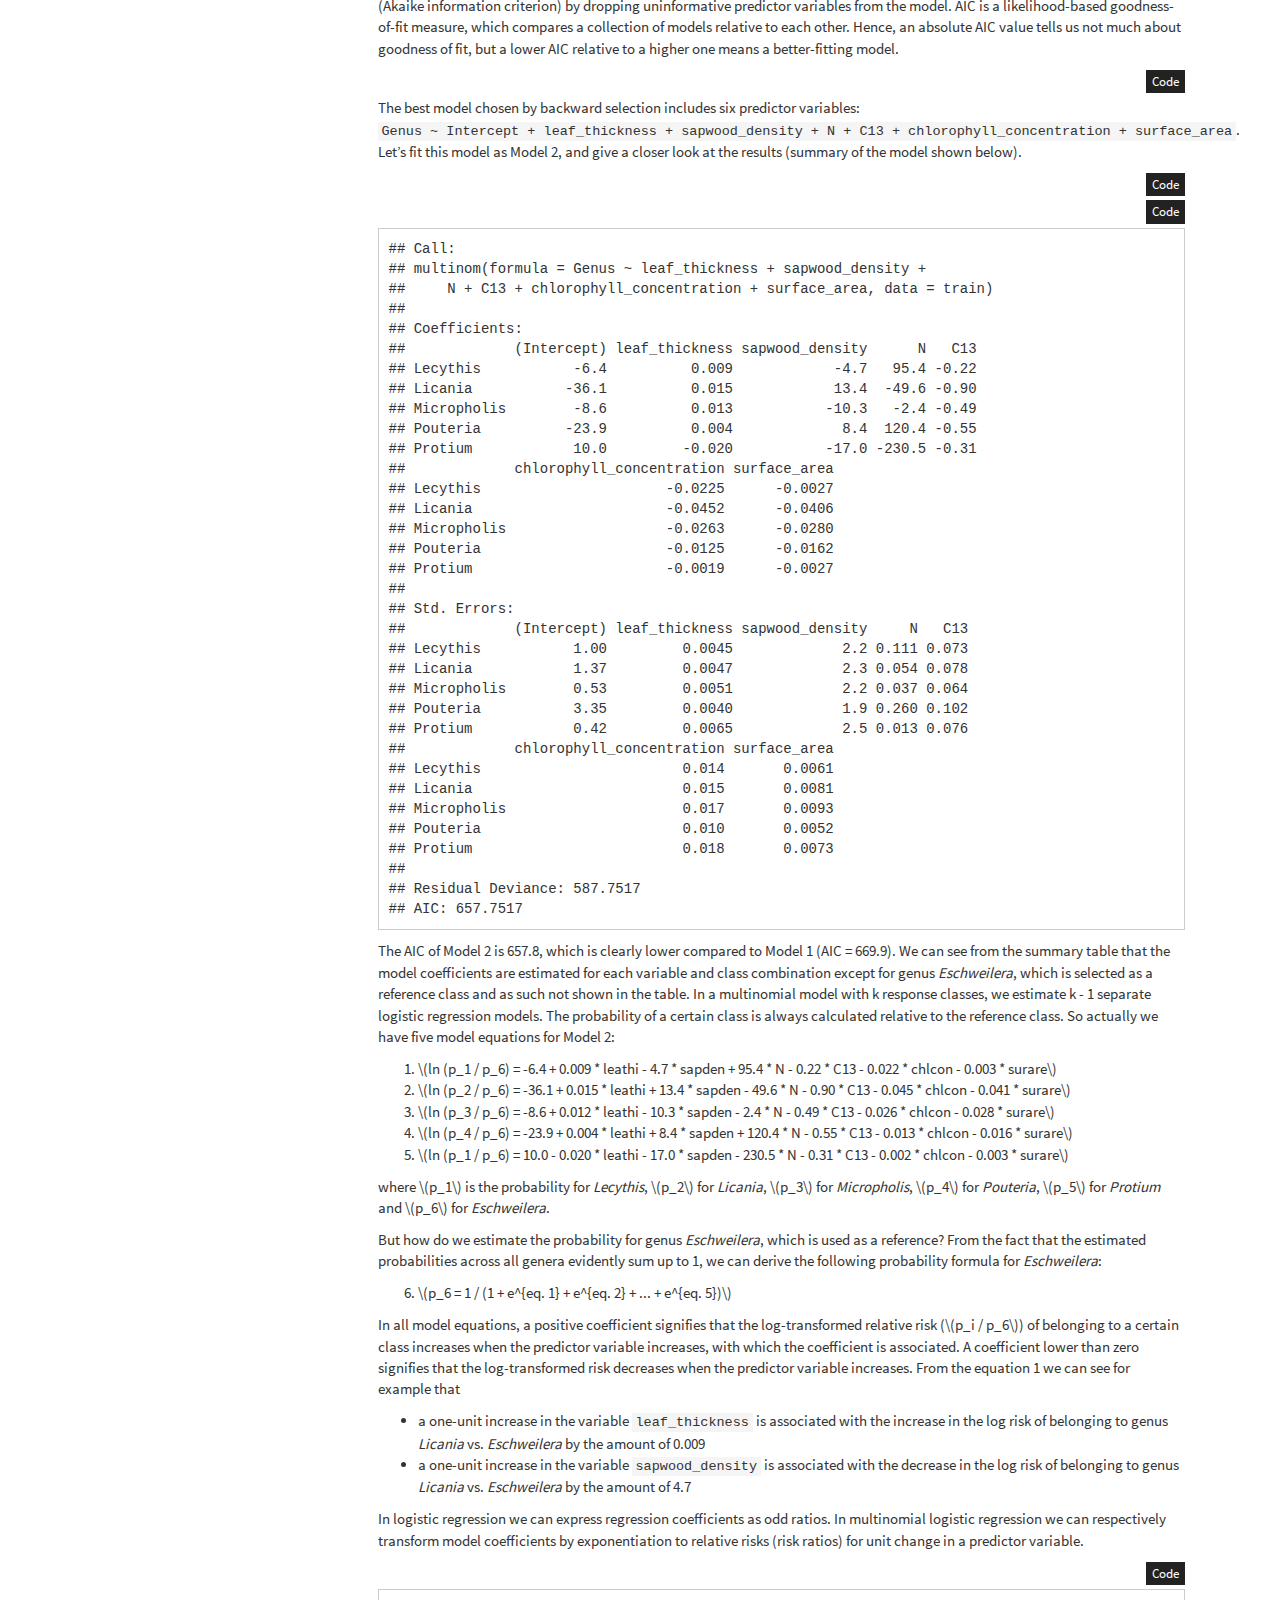
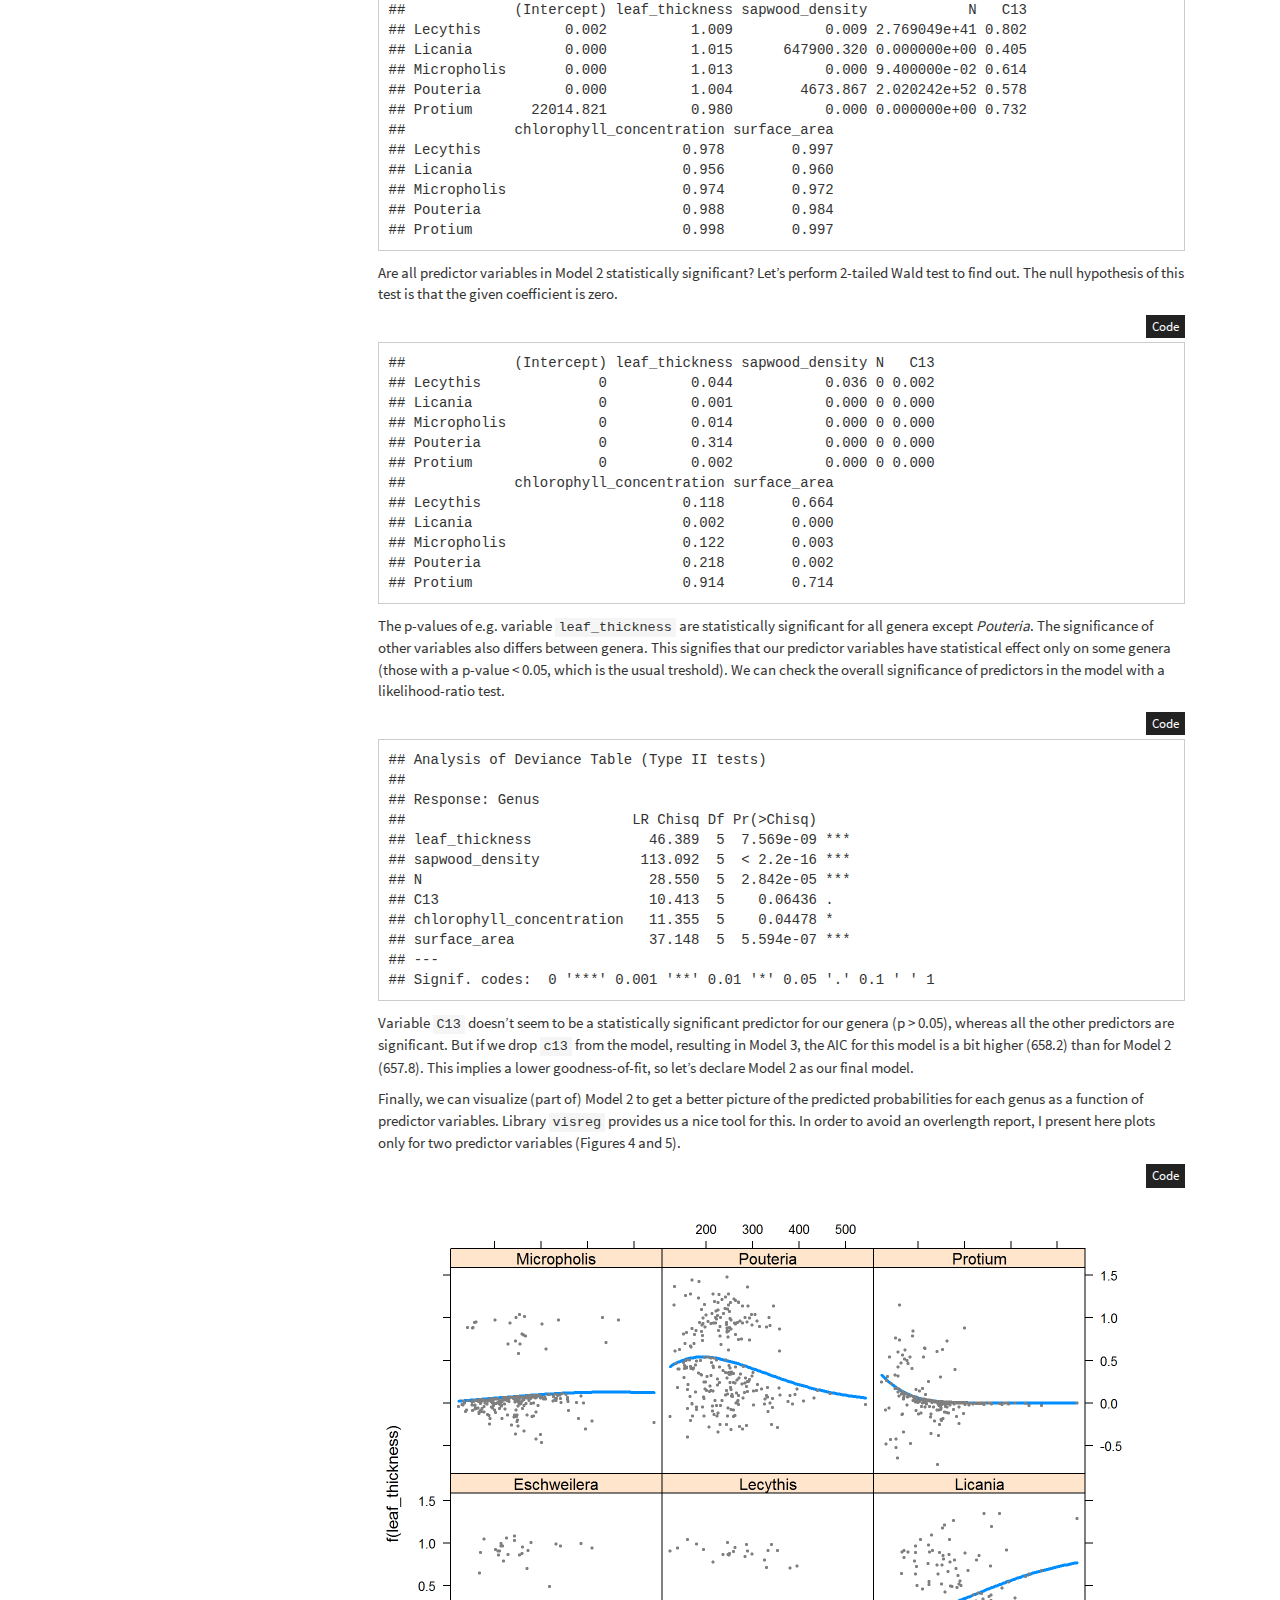
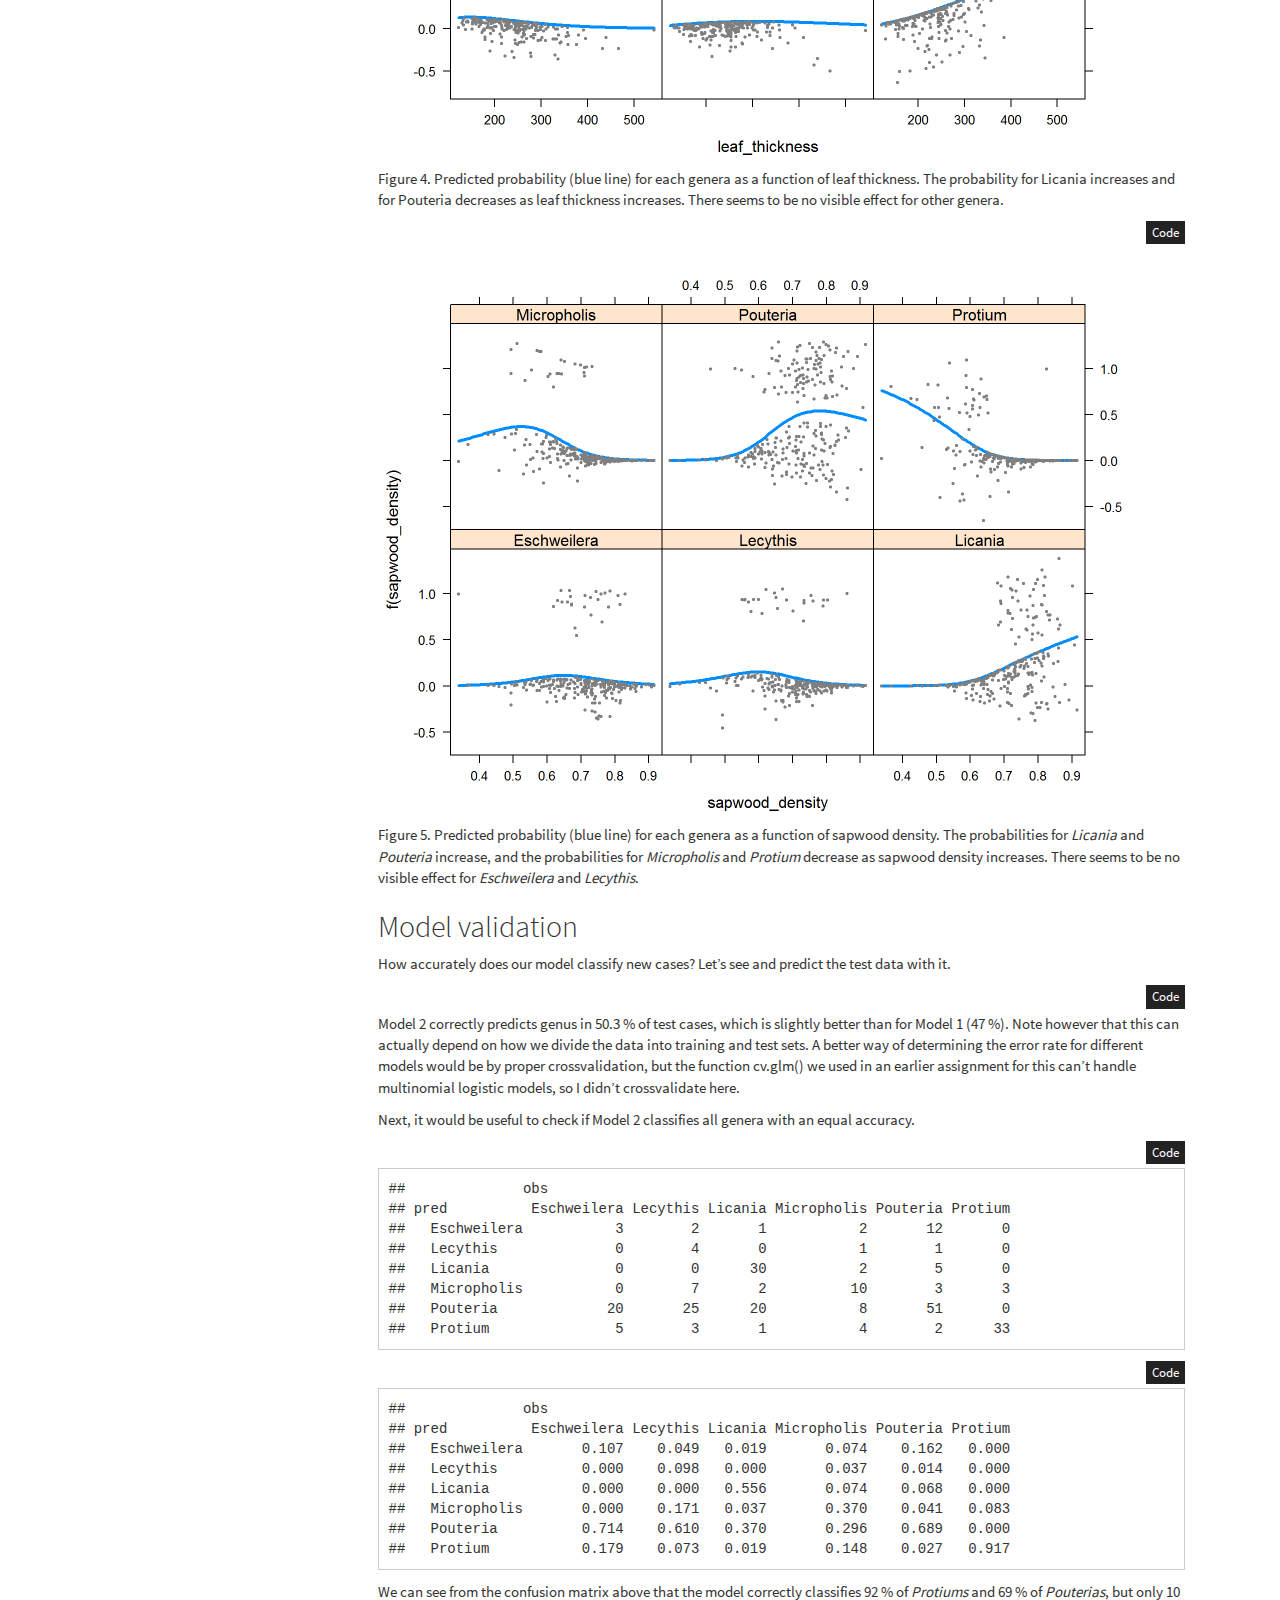
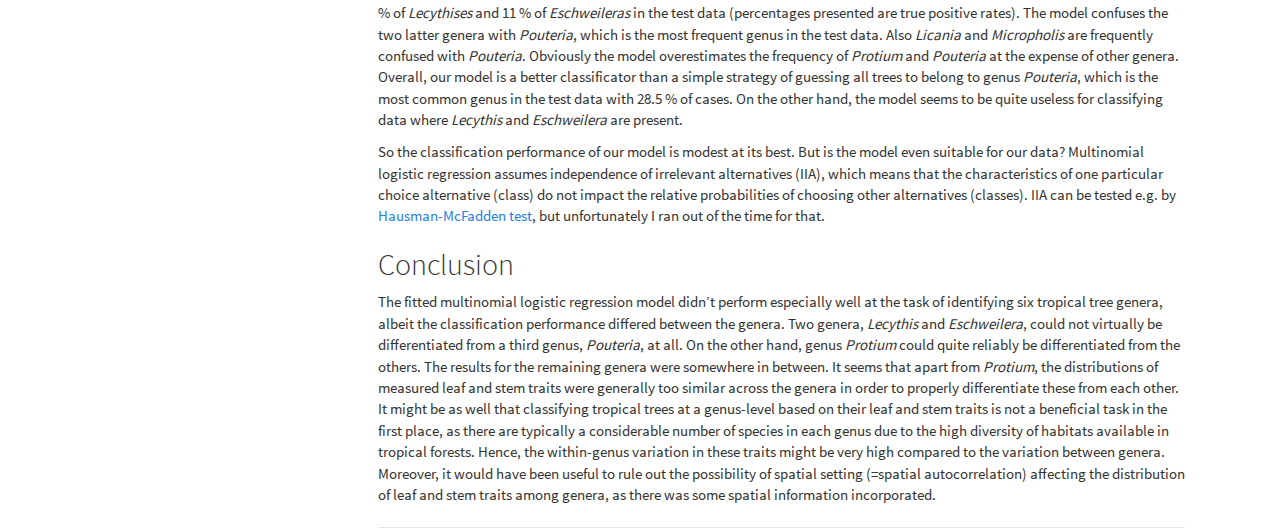
==== commit 2c0793d2: "Assignment completed" ====
--- a/index.html
+++ b/index.html
@@ -9,7 +9,7 @@
 <meta name="generator" content="pandoc" />
 
 
-<meta name="author" content="Henna Kettunen" />
+<meta name="author" content="Henna Kettunen, henna.kettunen ät kapsi.fi" />
 
 <meta name="date" content="2017-03-08" />
 
@@ -21,9 +21,12 @@
 <script src="[data-uri]"></script>
 <script src="[data-uri]"></script>
 <script src="[data-uri]"></script>
+<script src="[data-uri]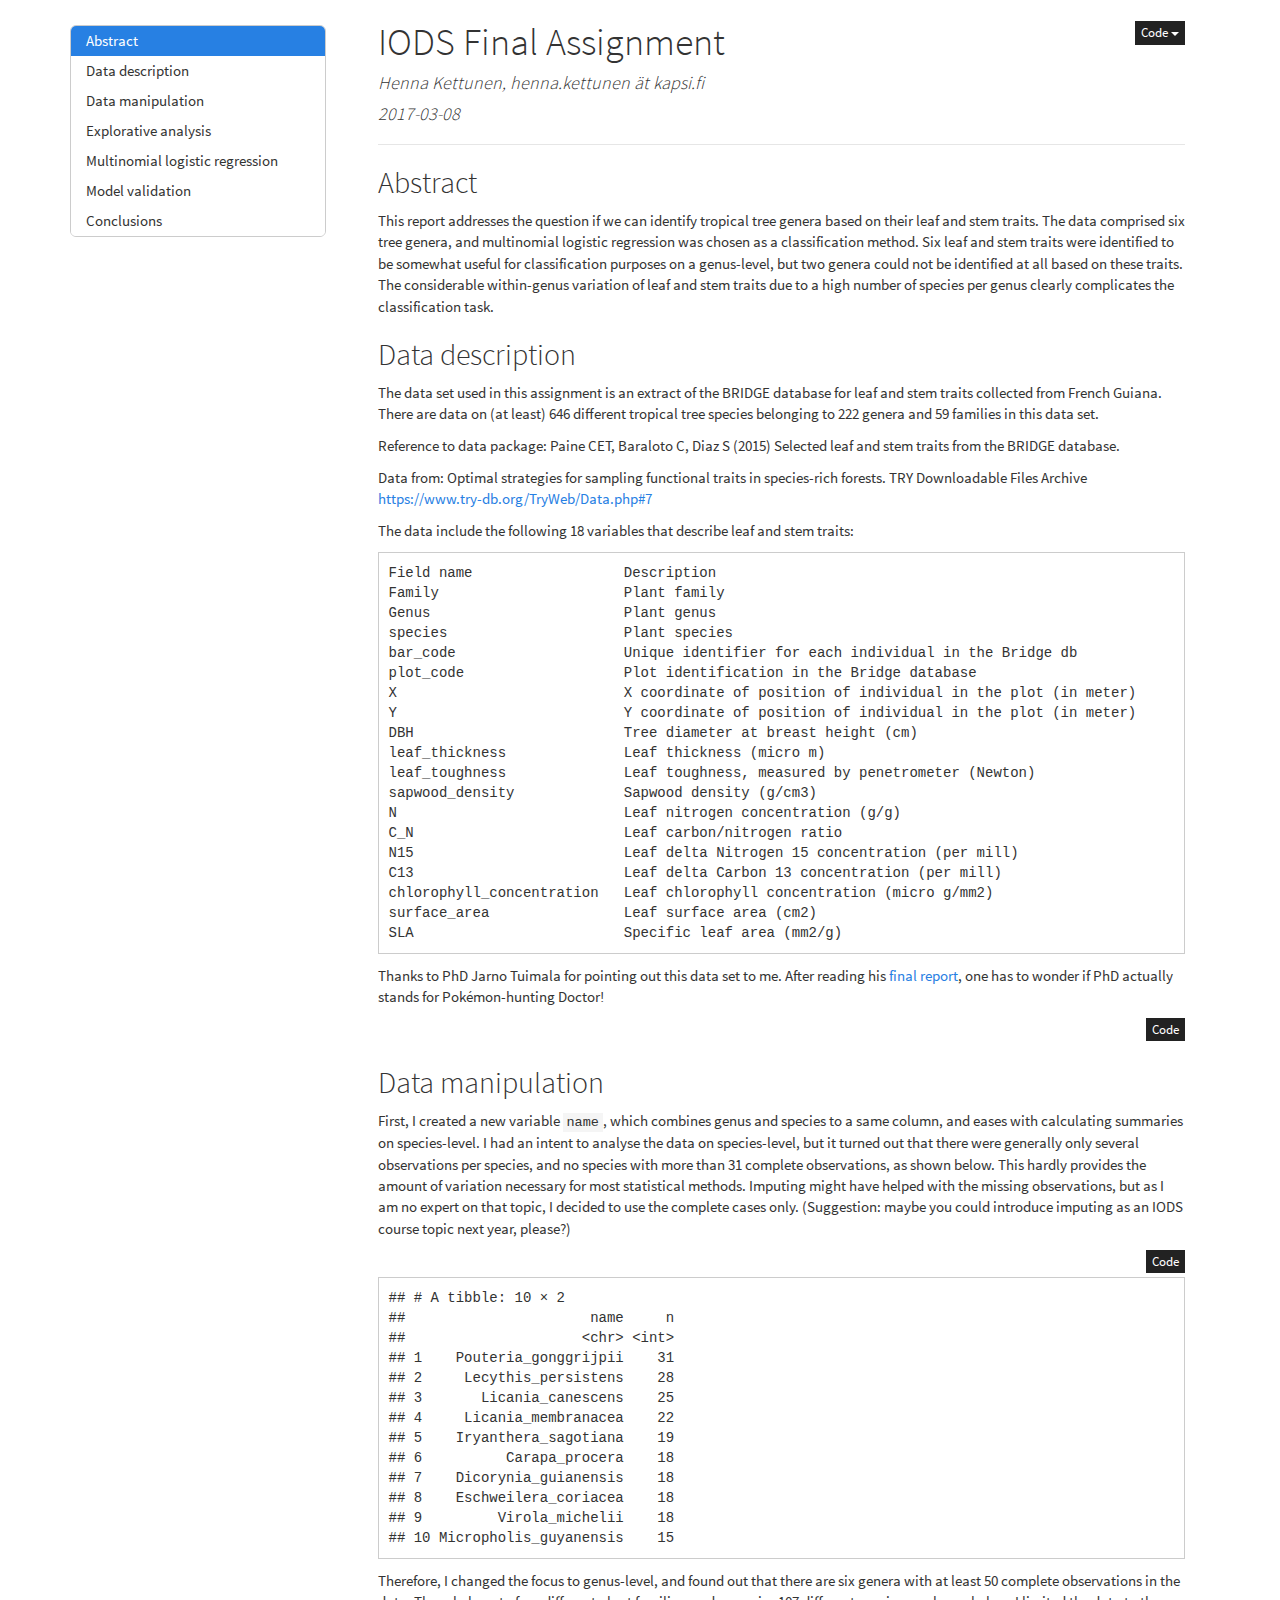
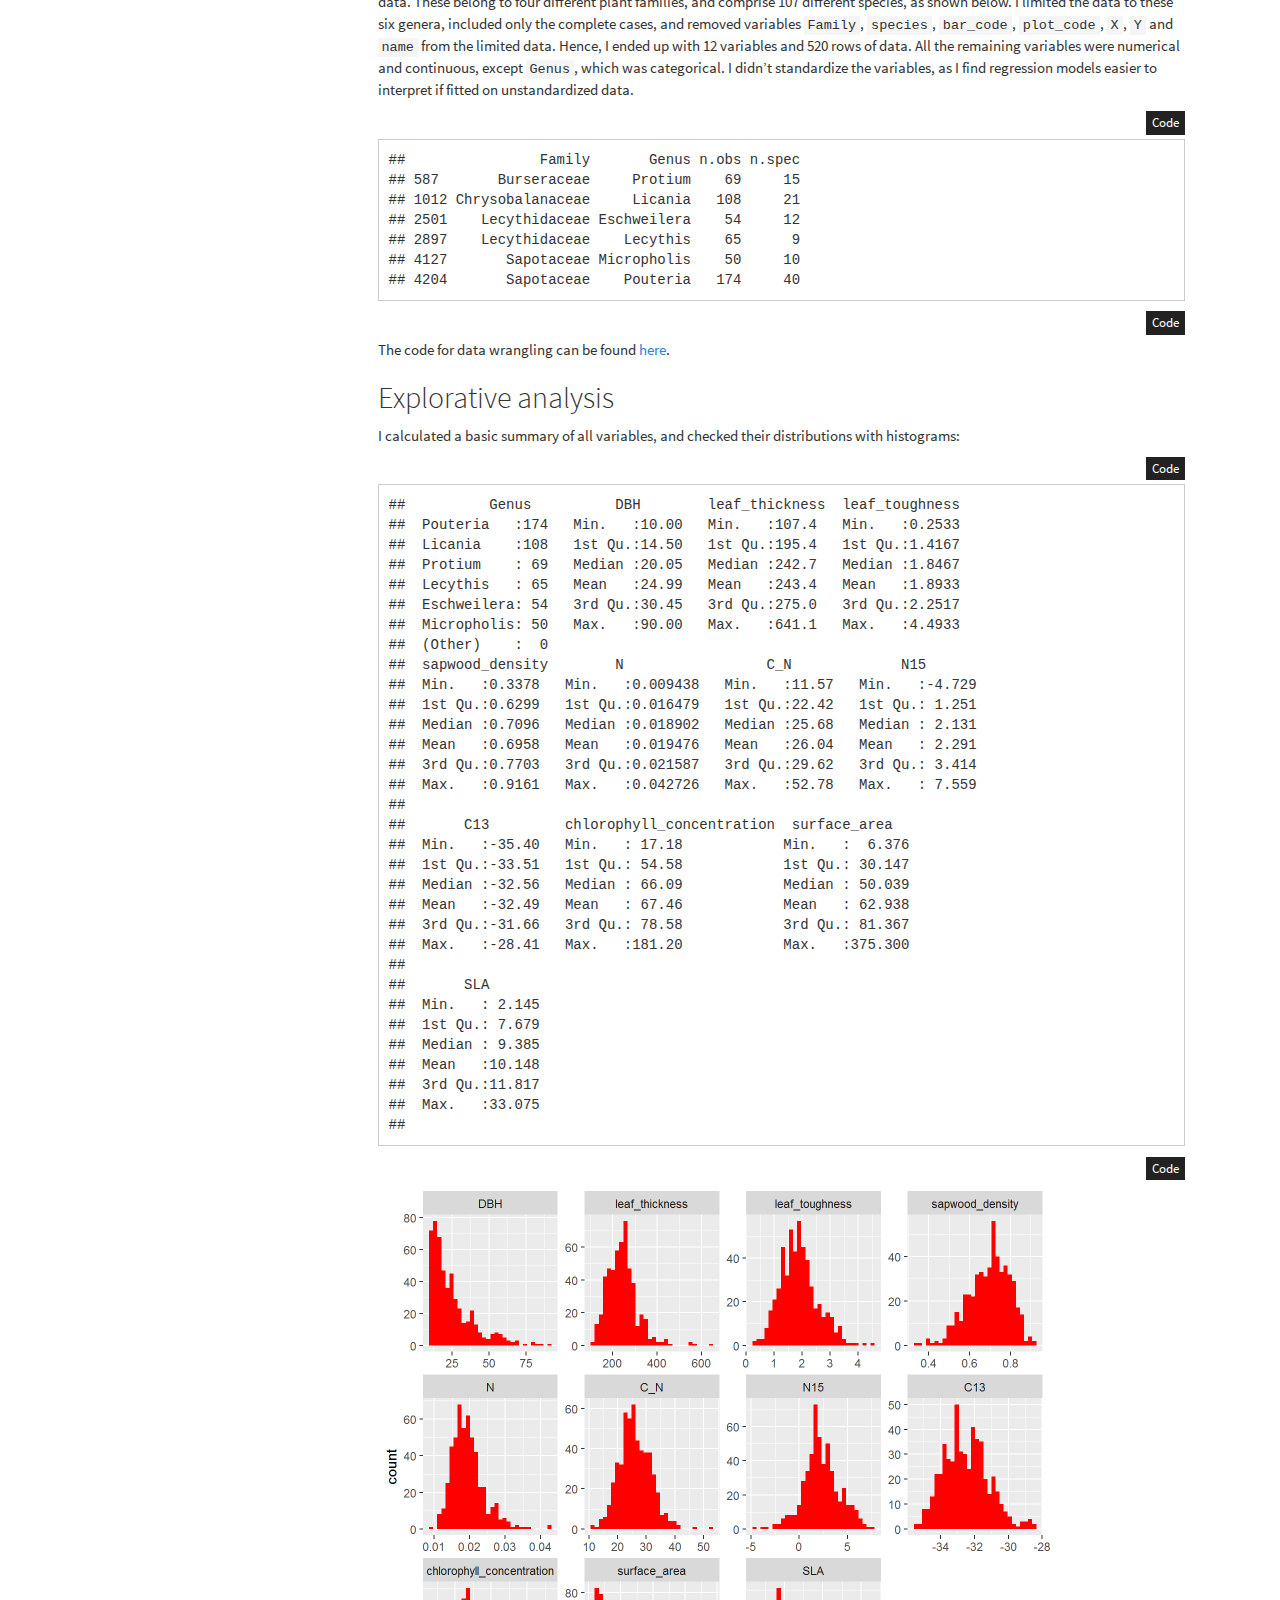
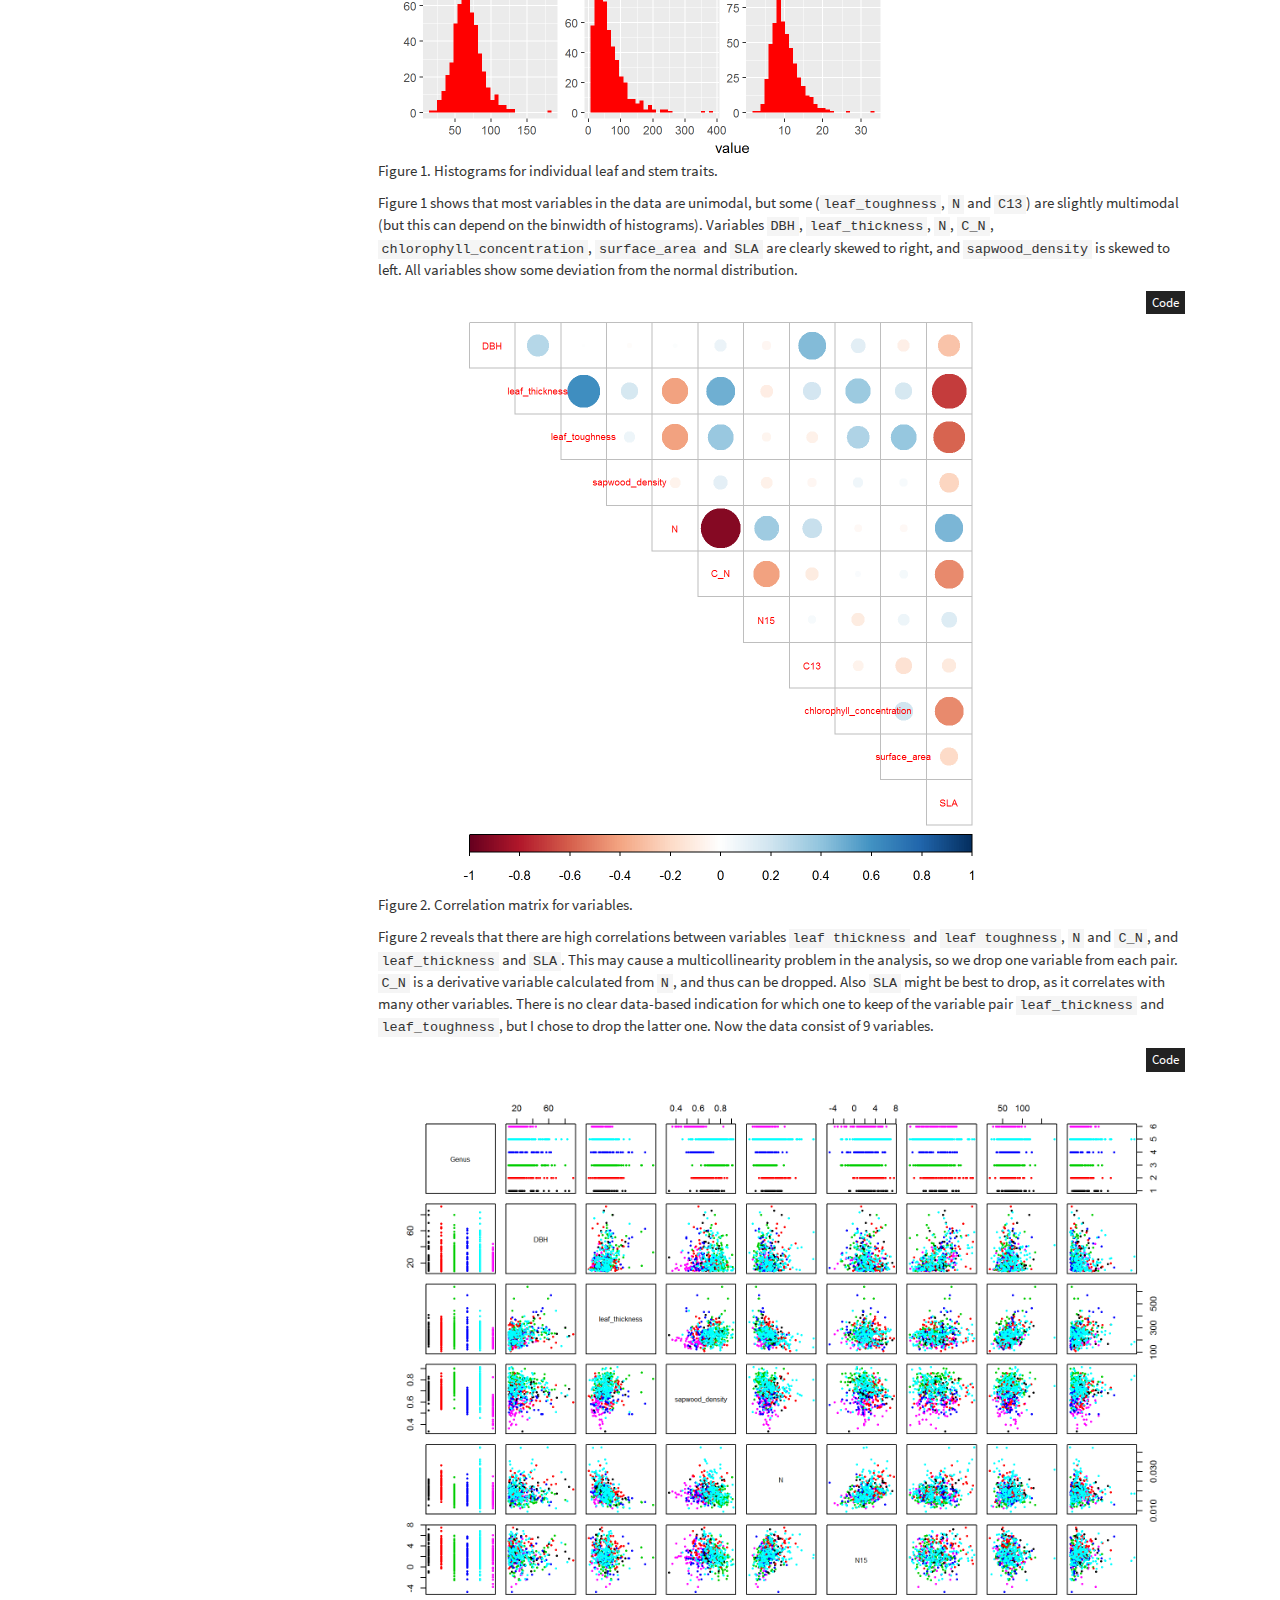
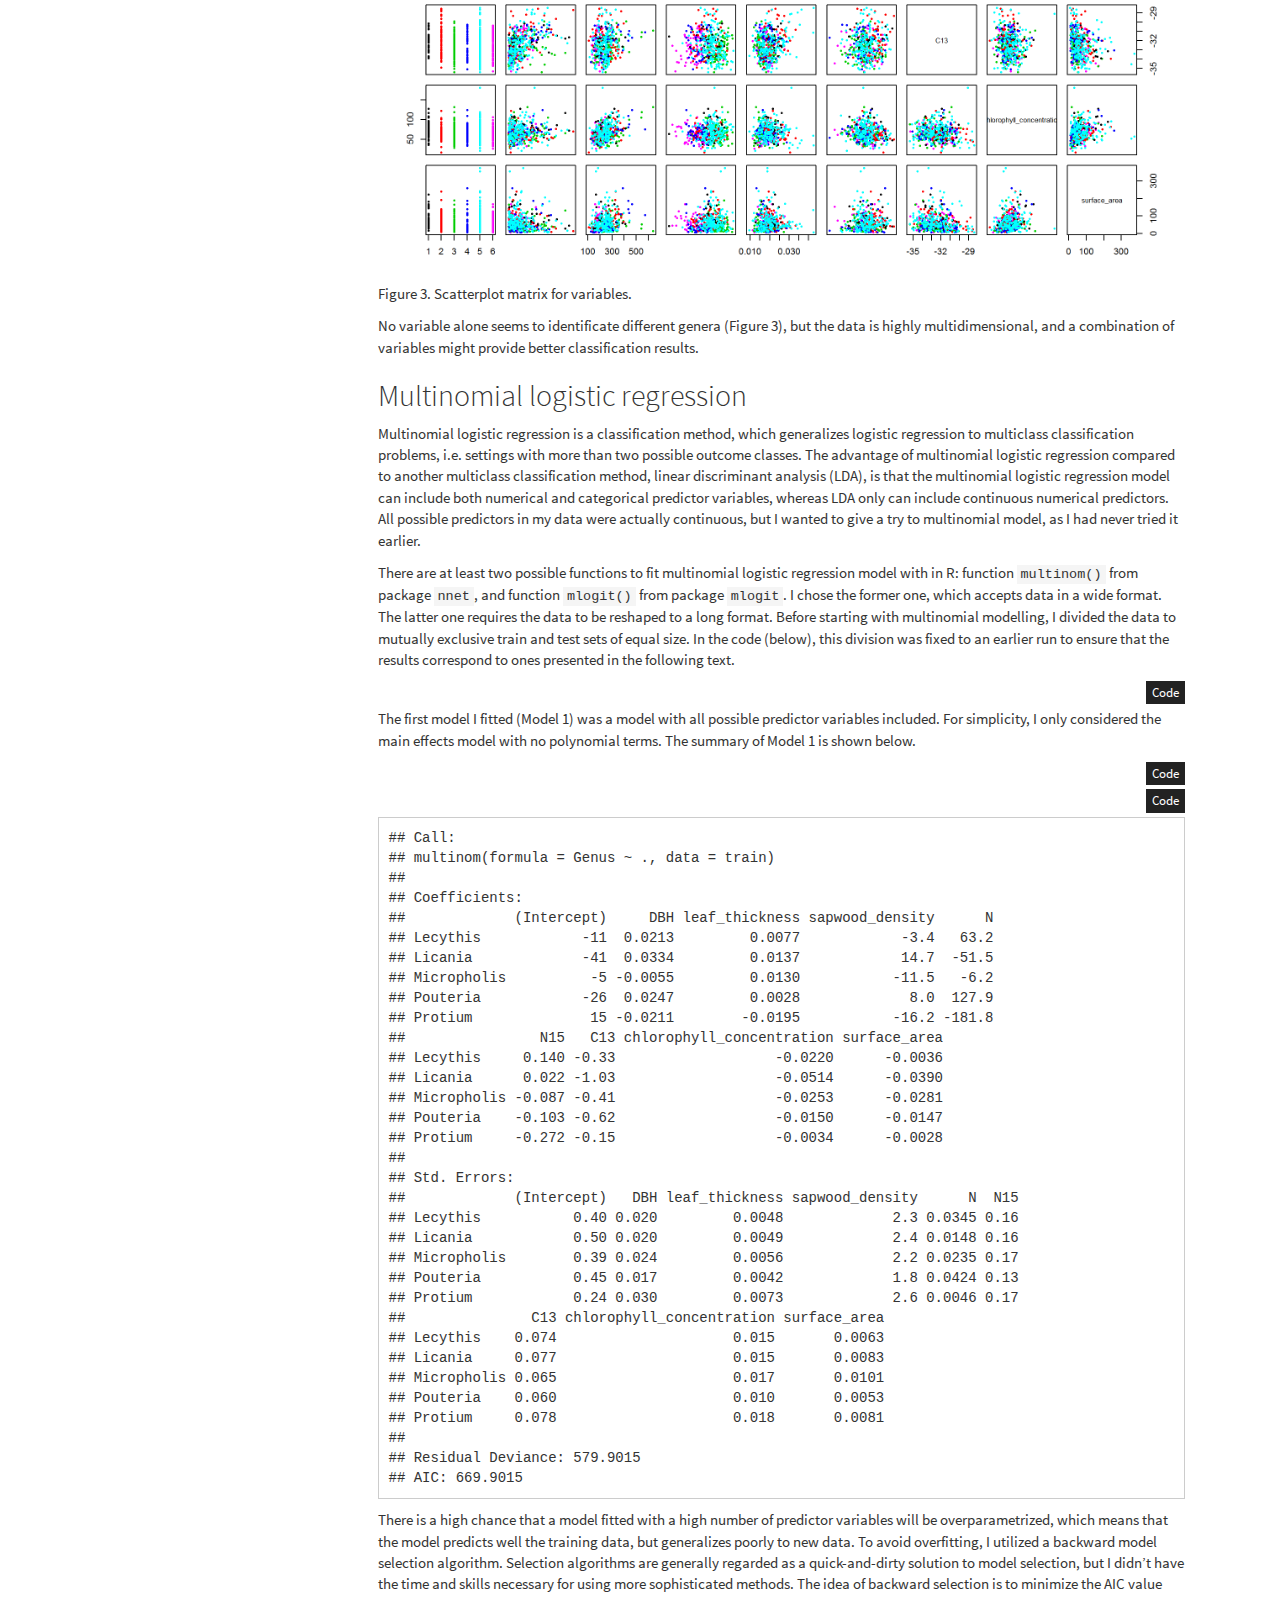
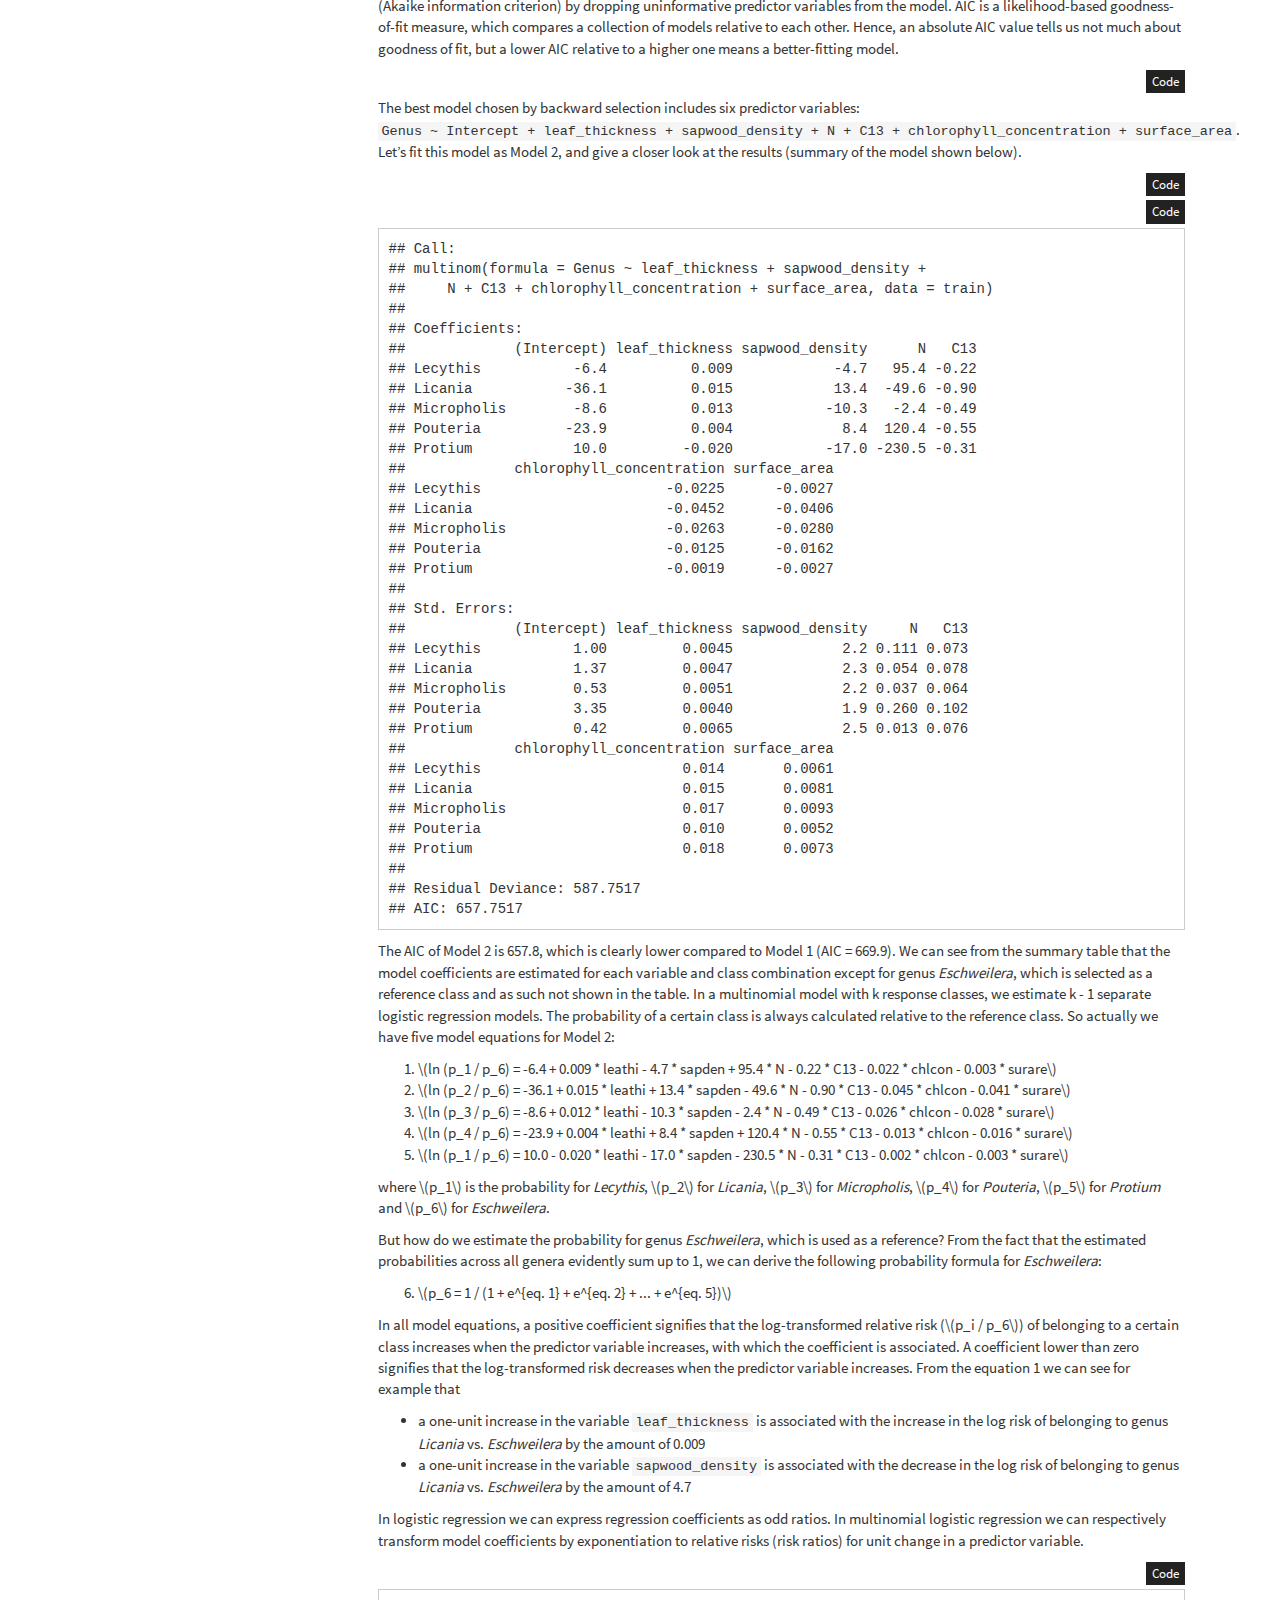
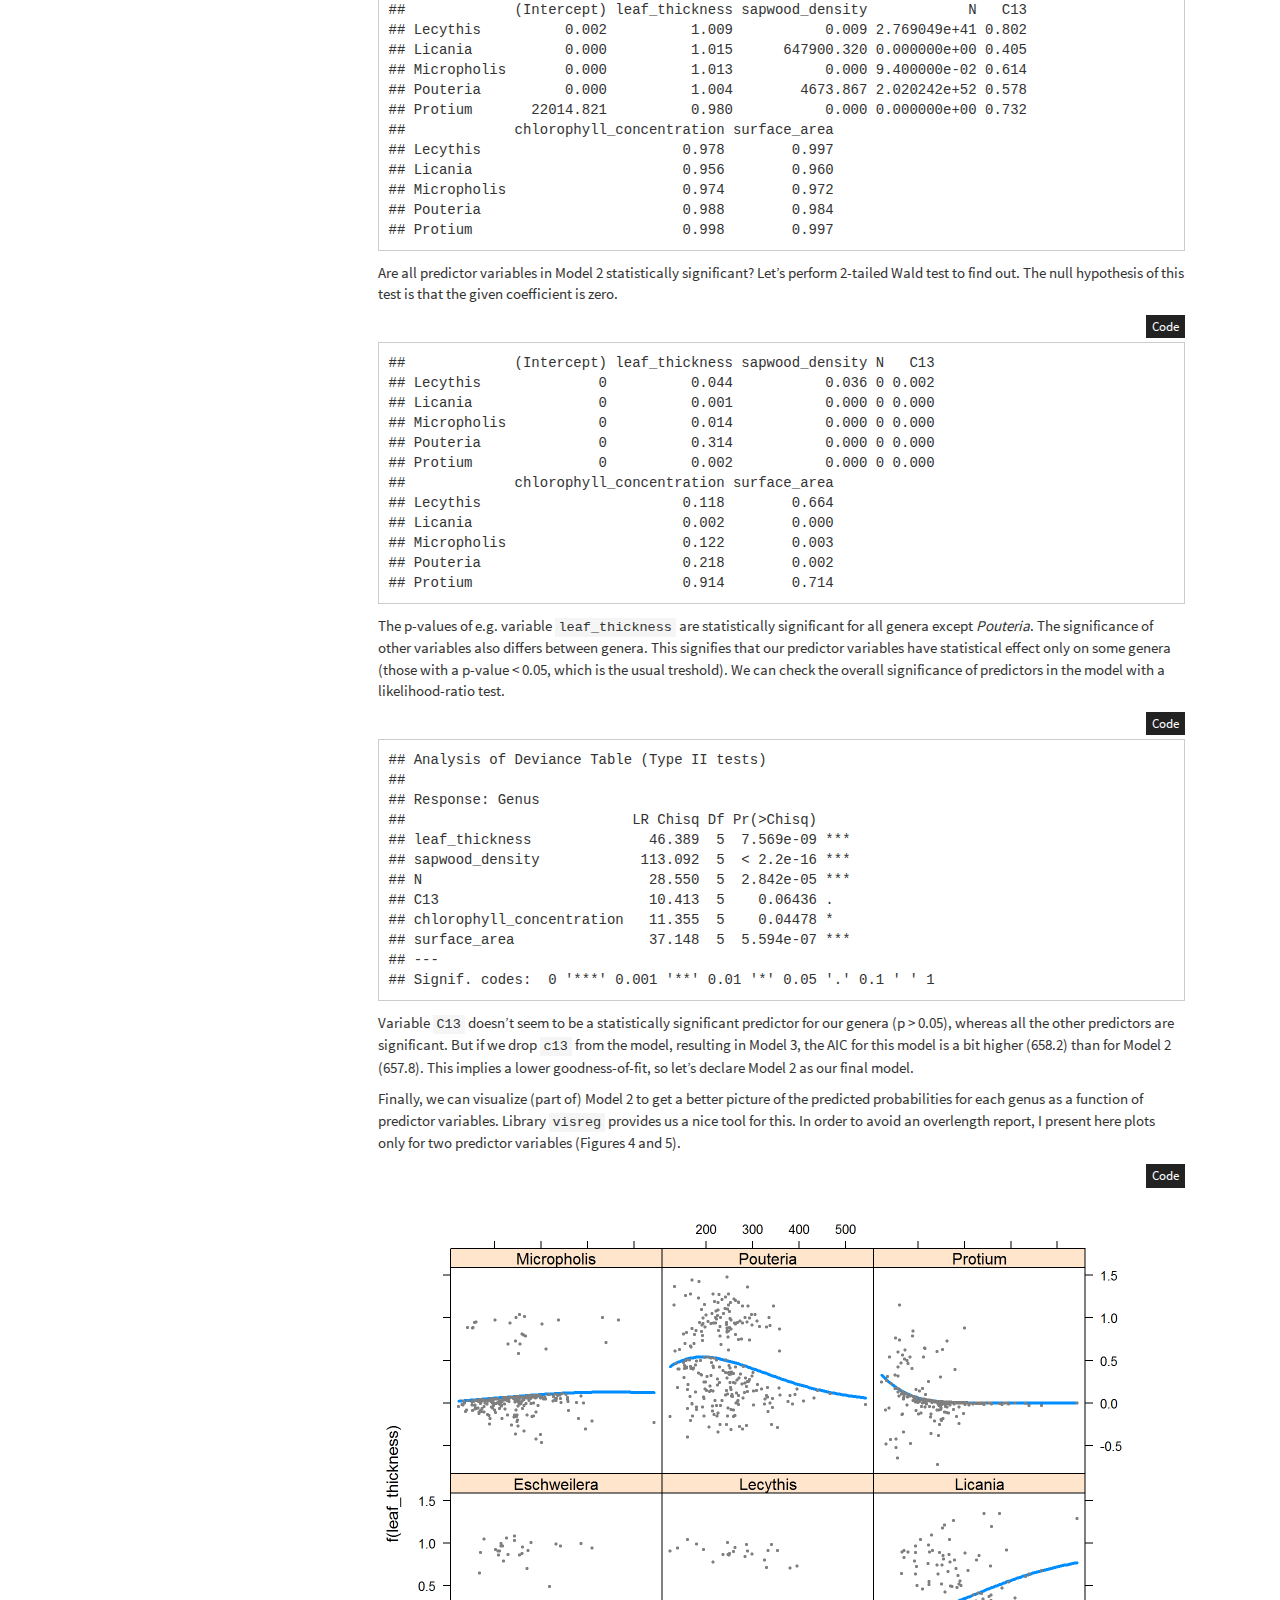
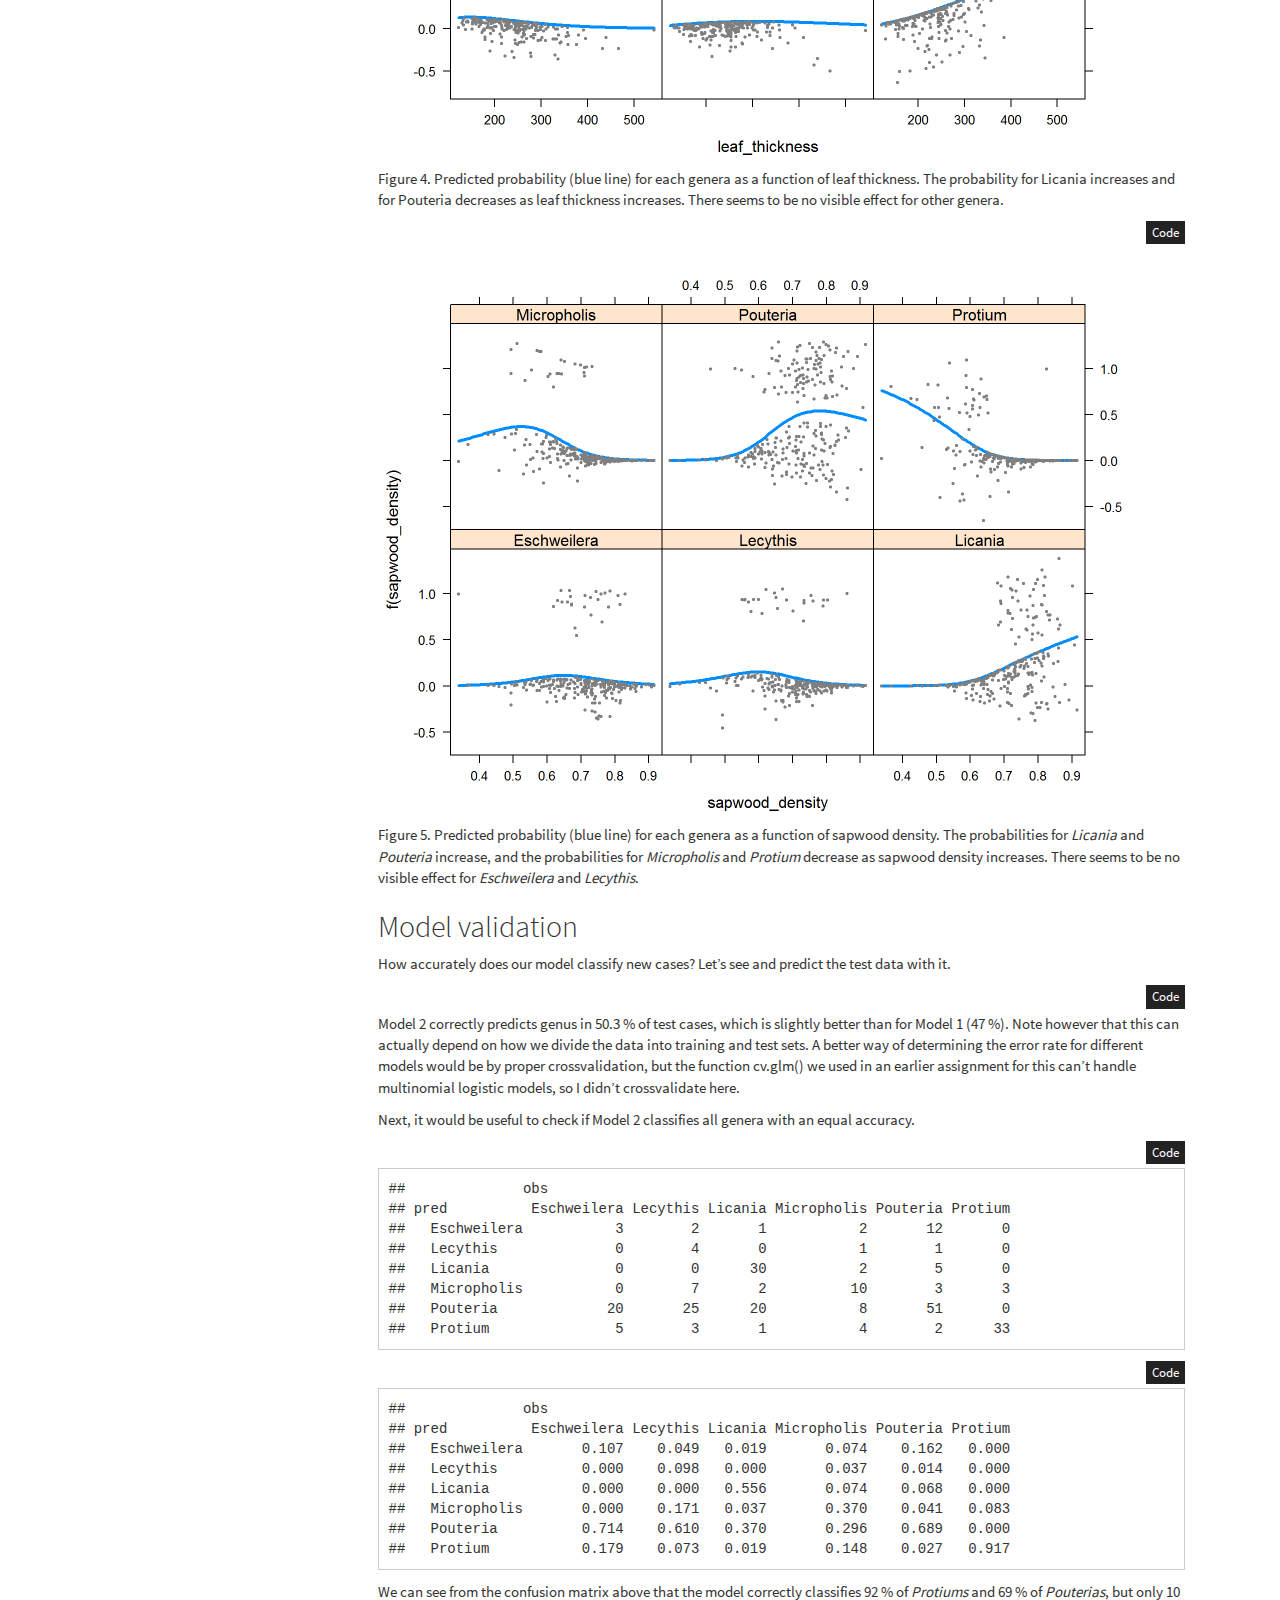
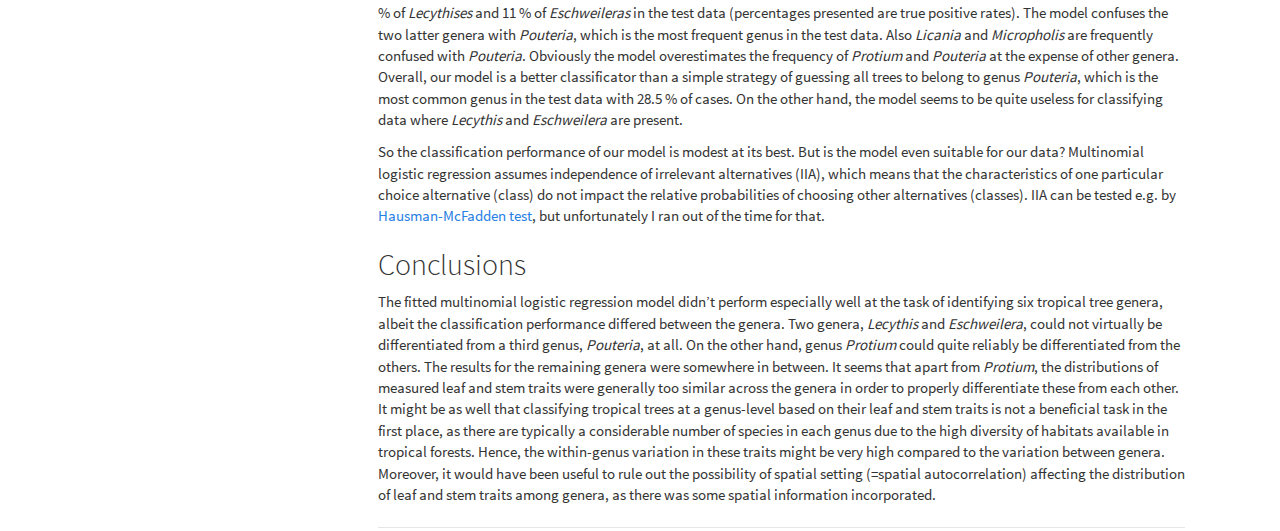
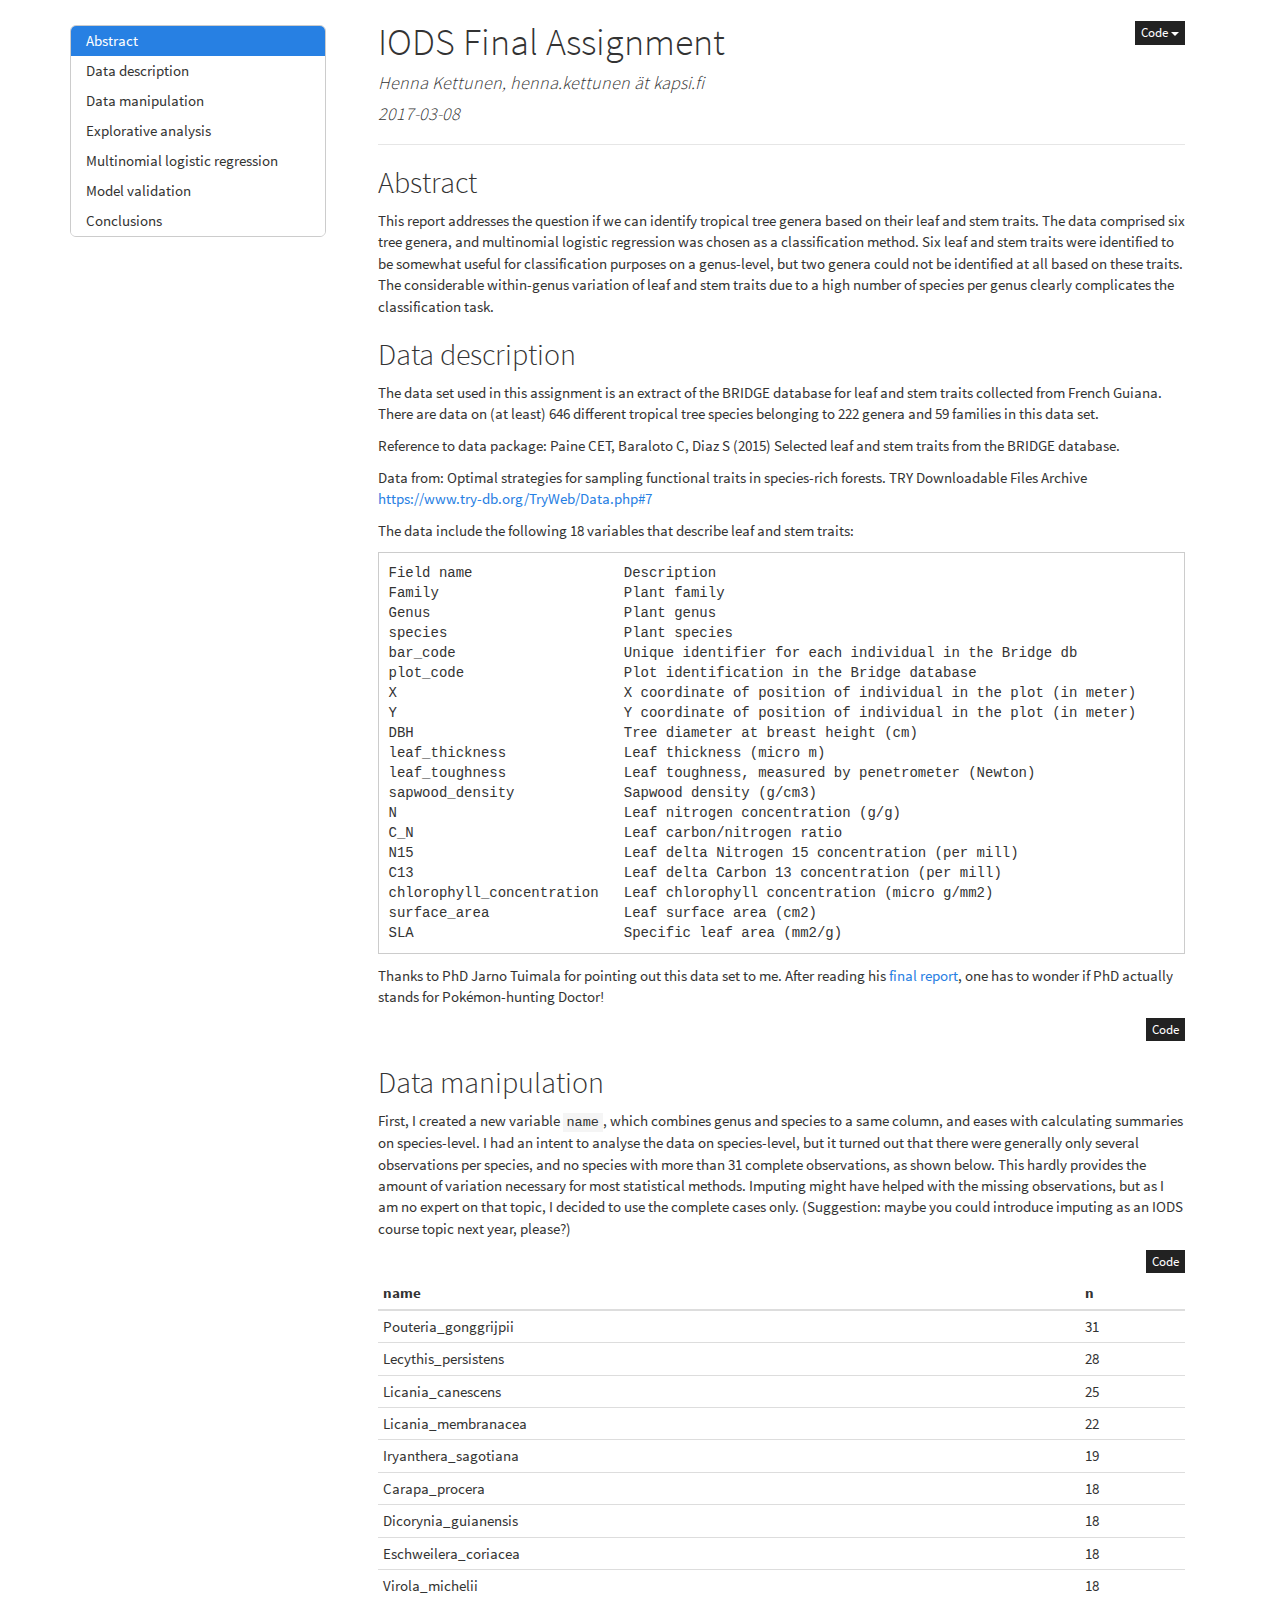
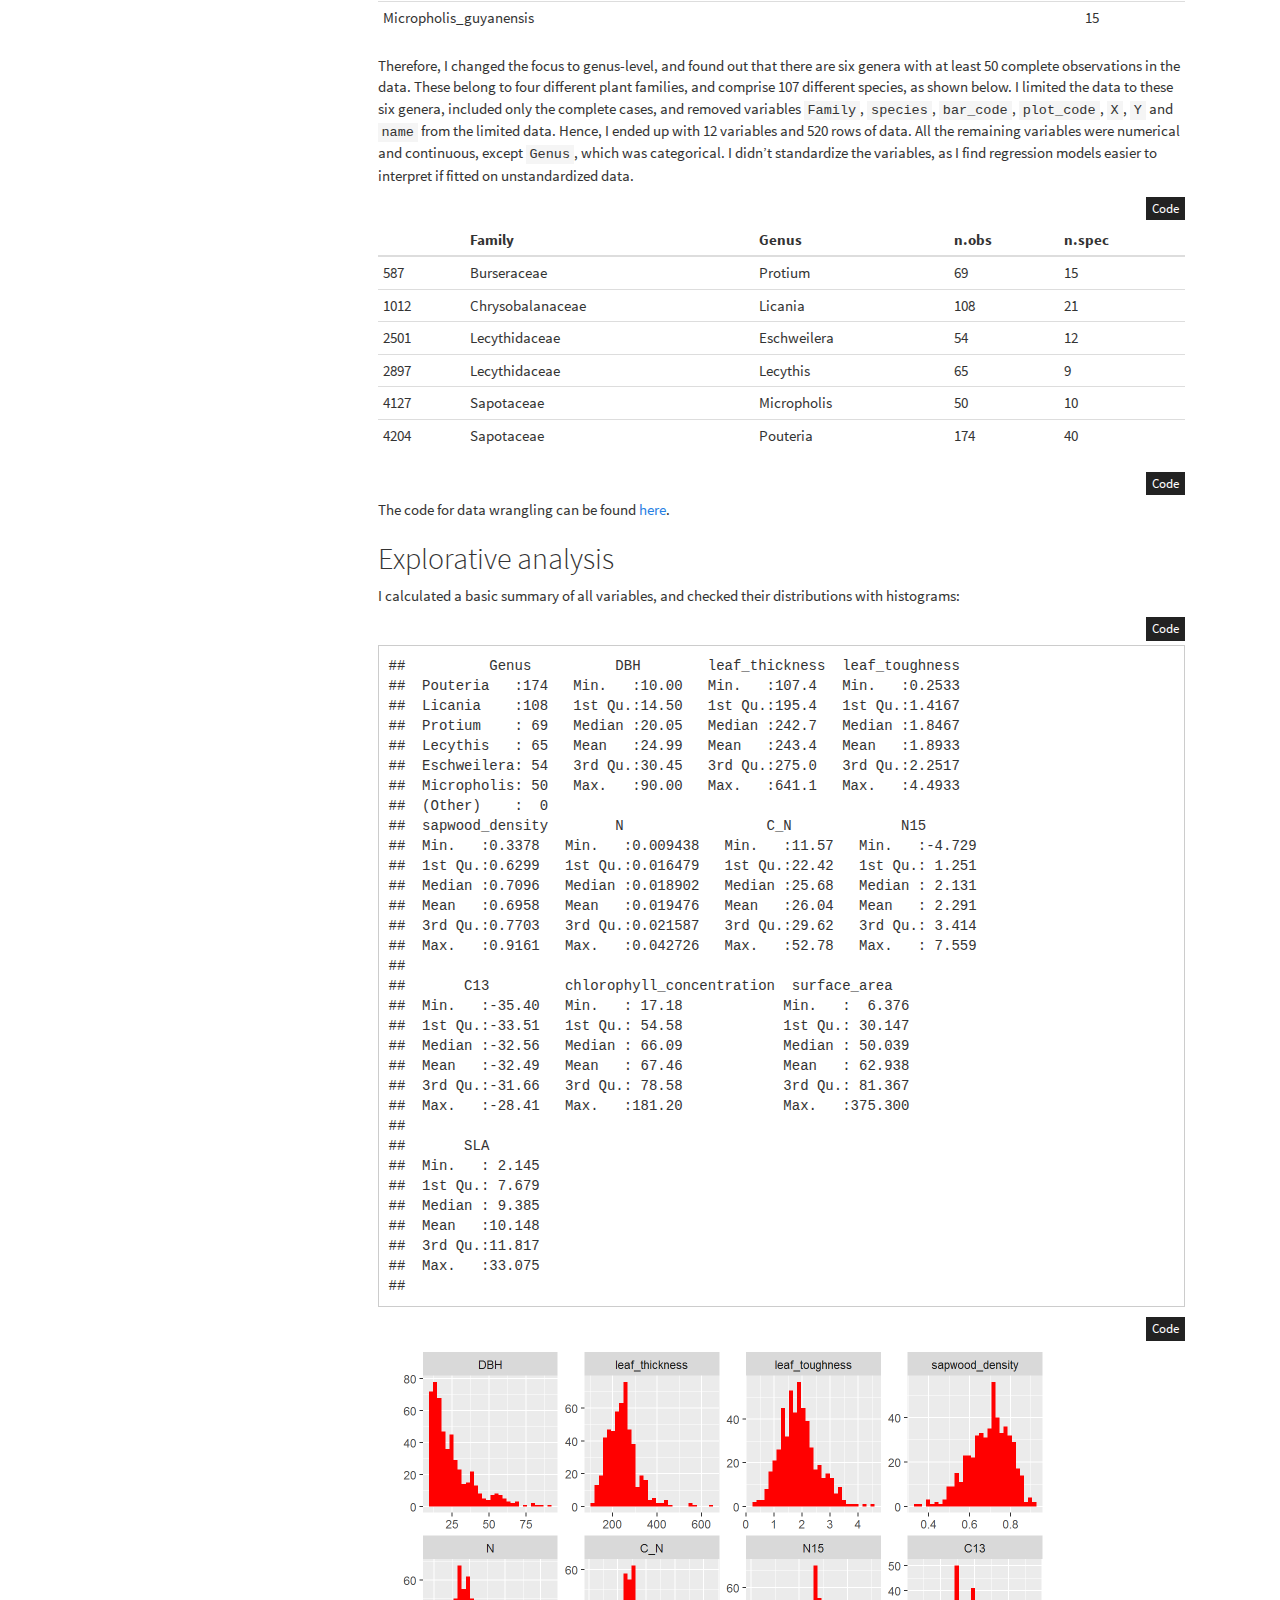
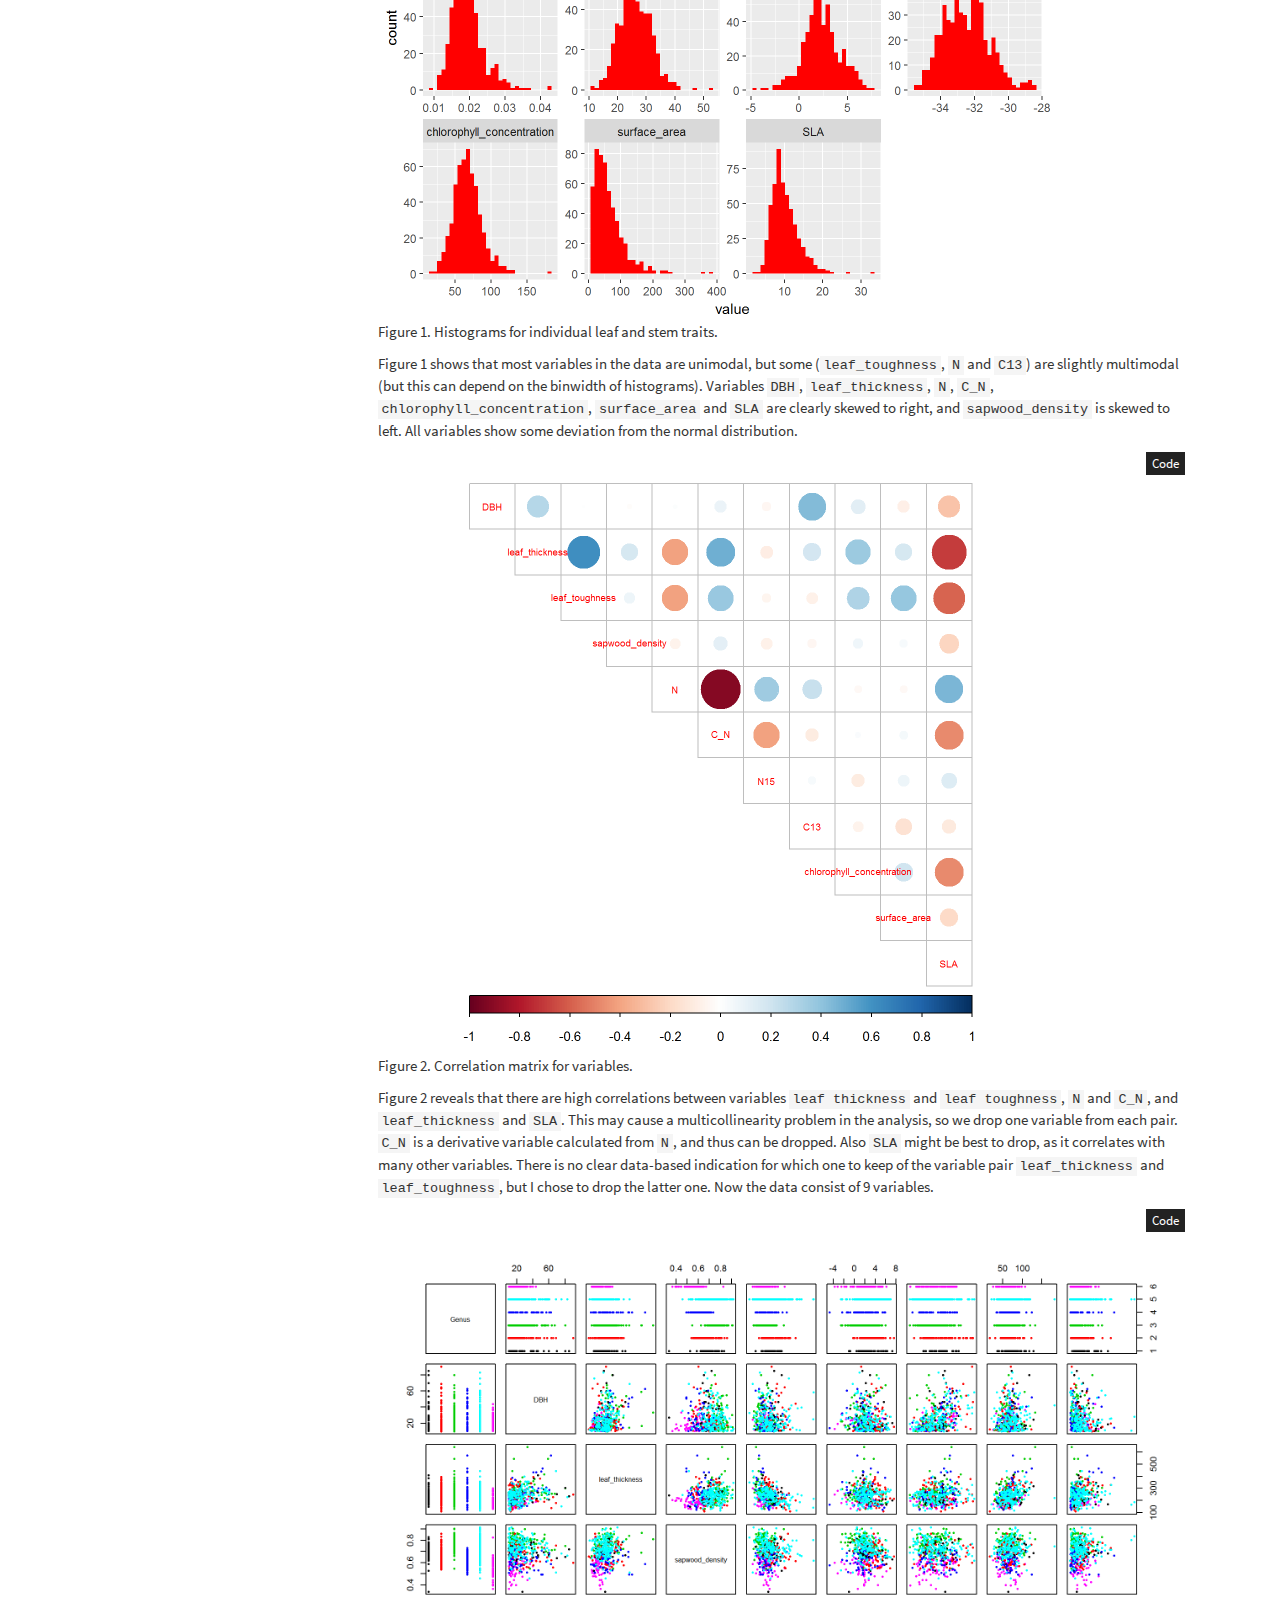
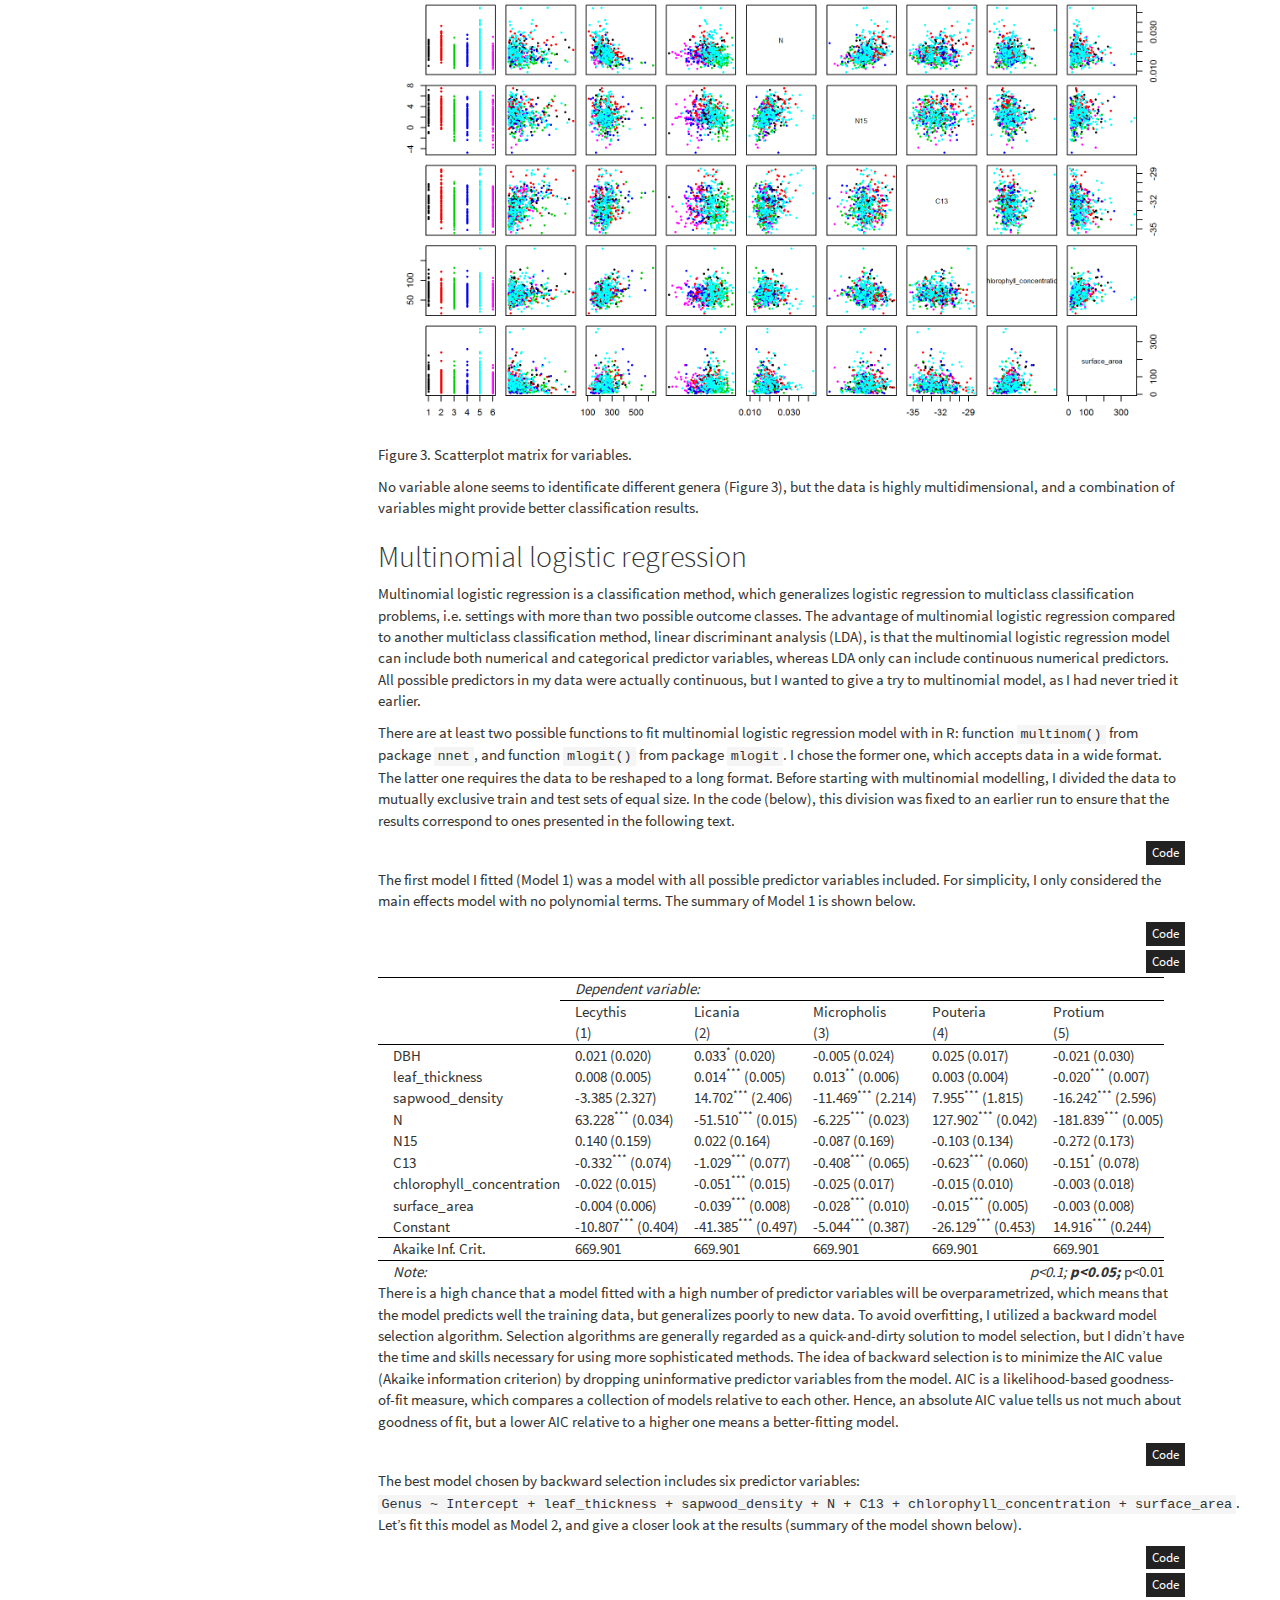
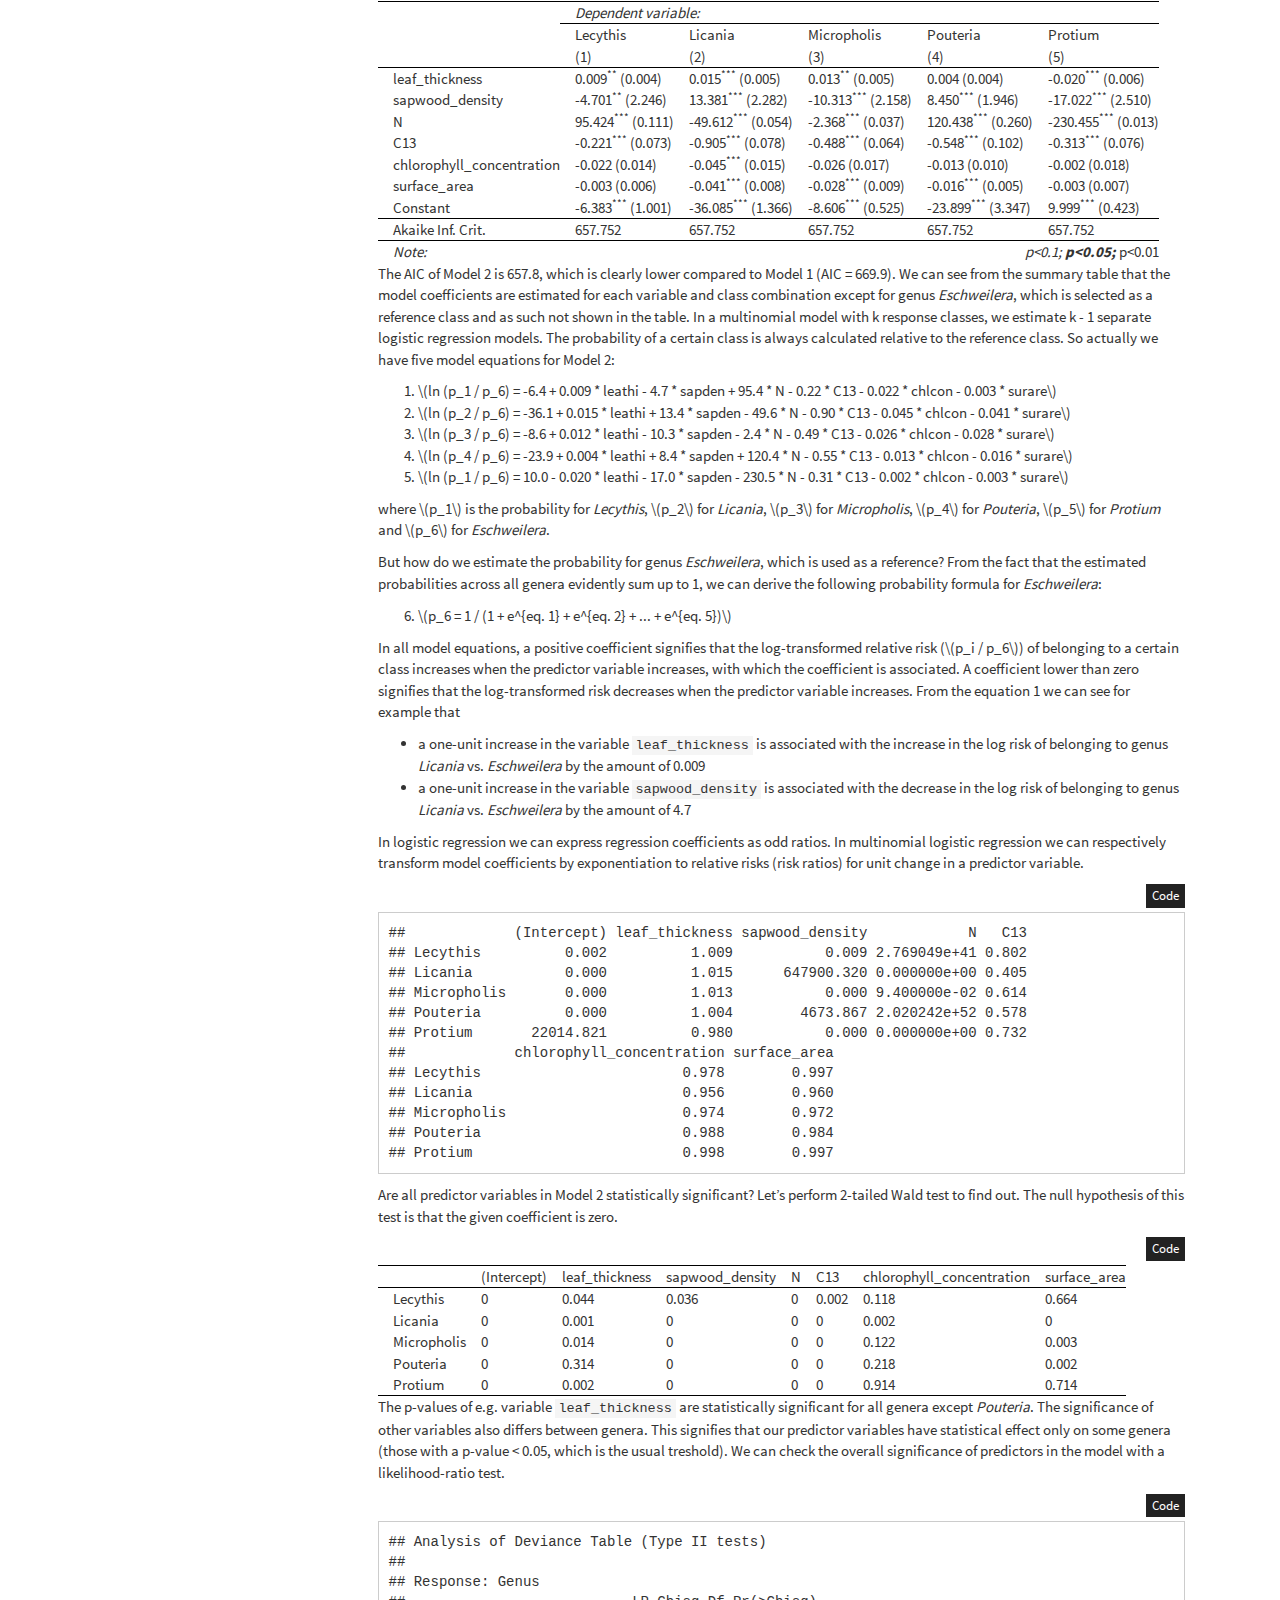
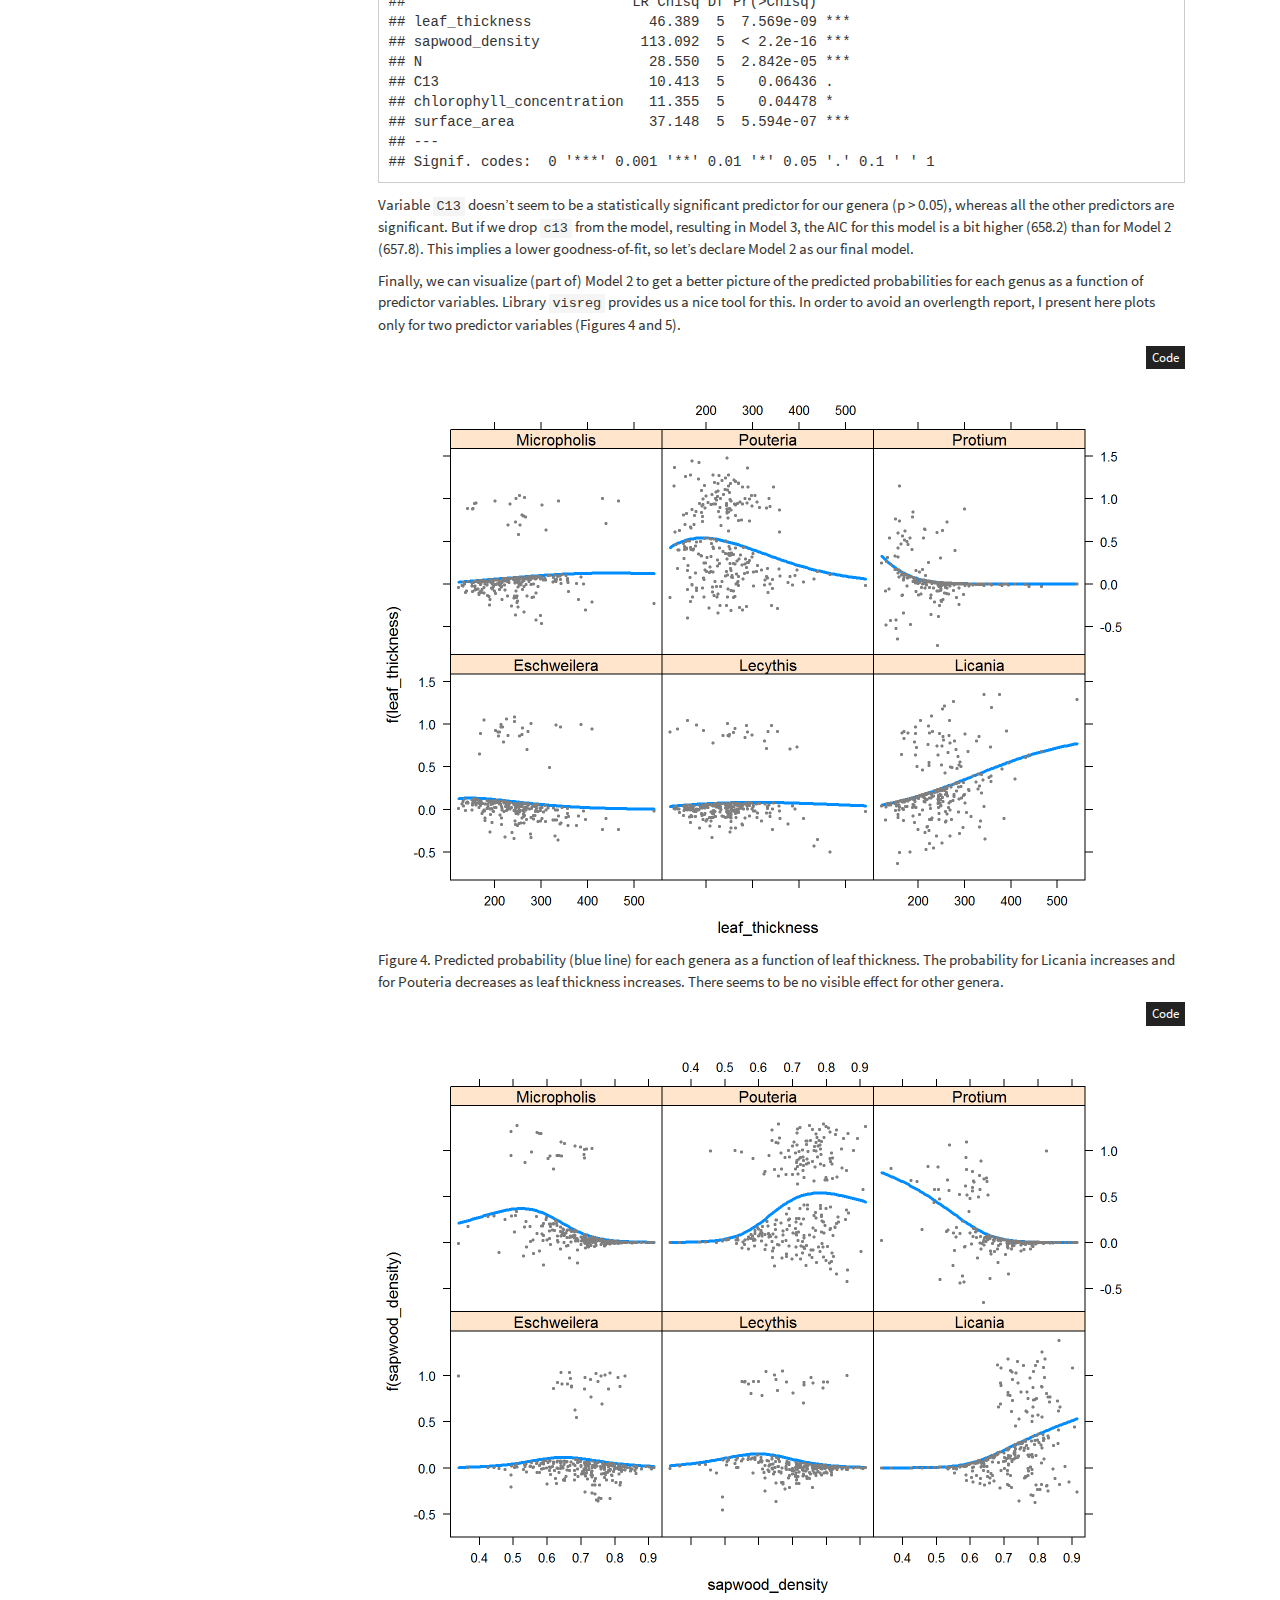
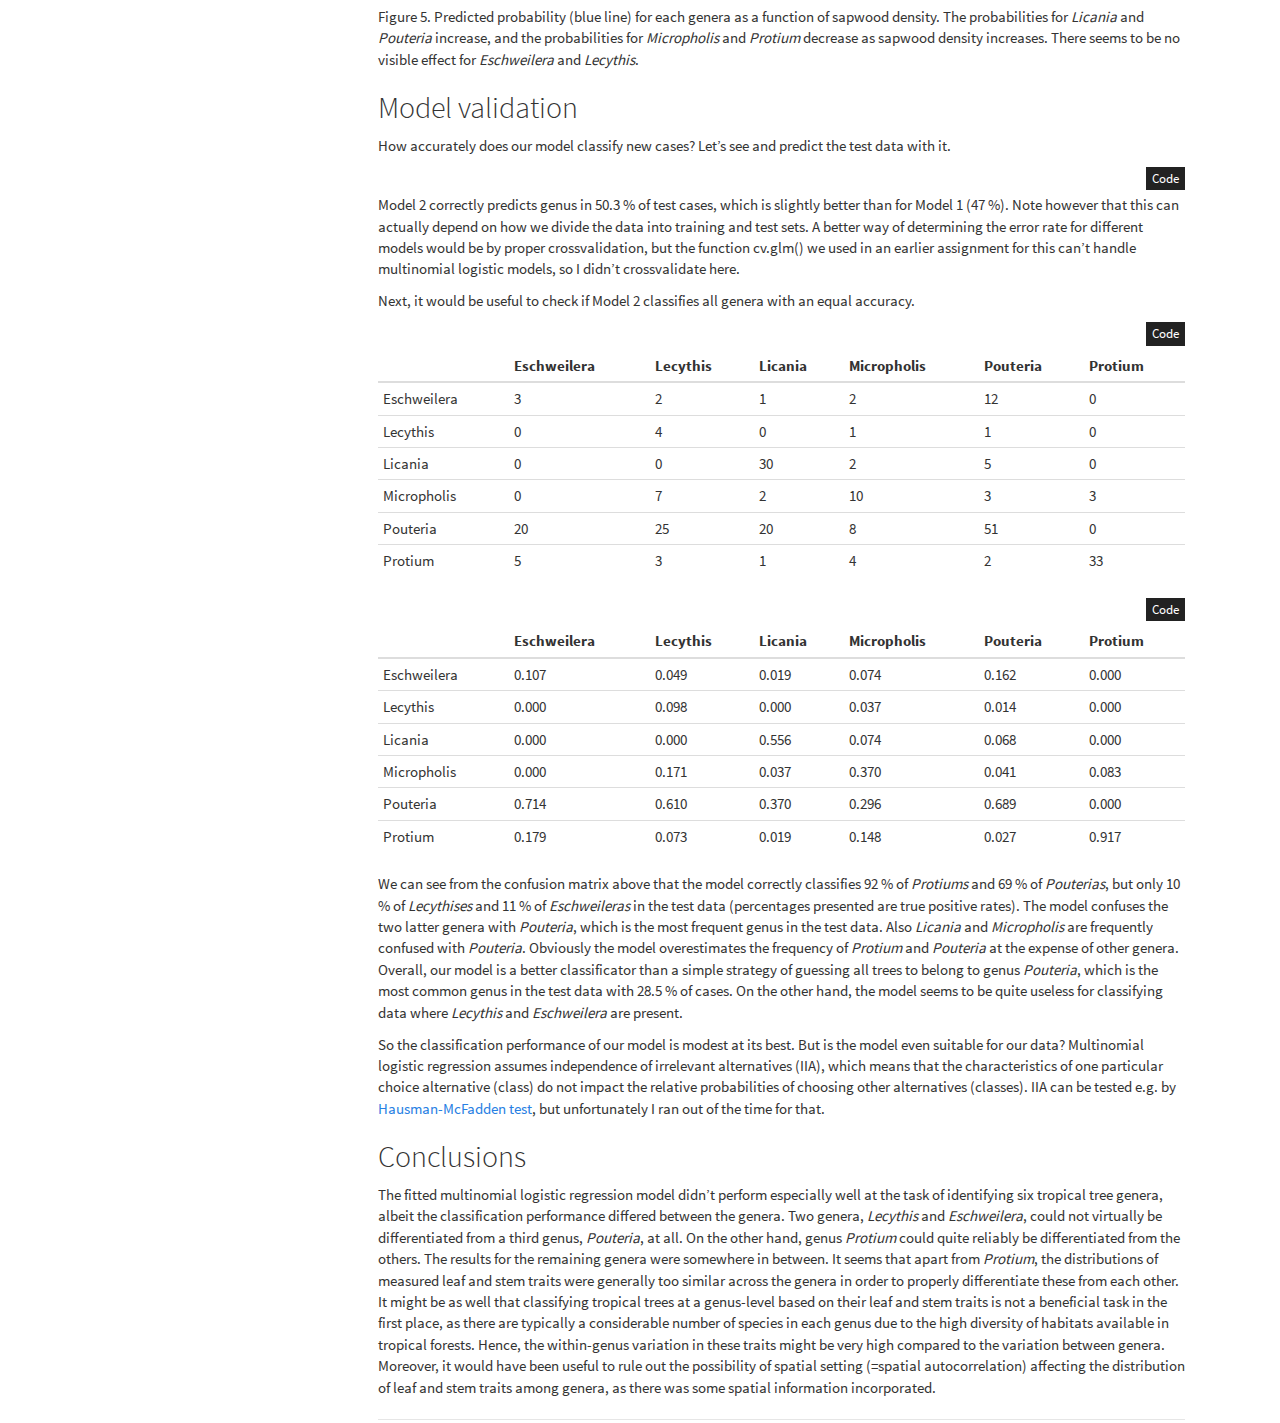
